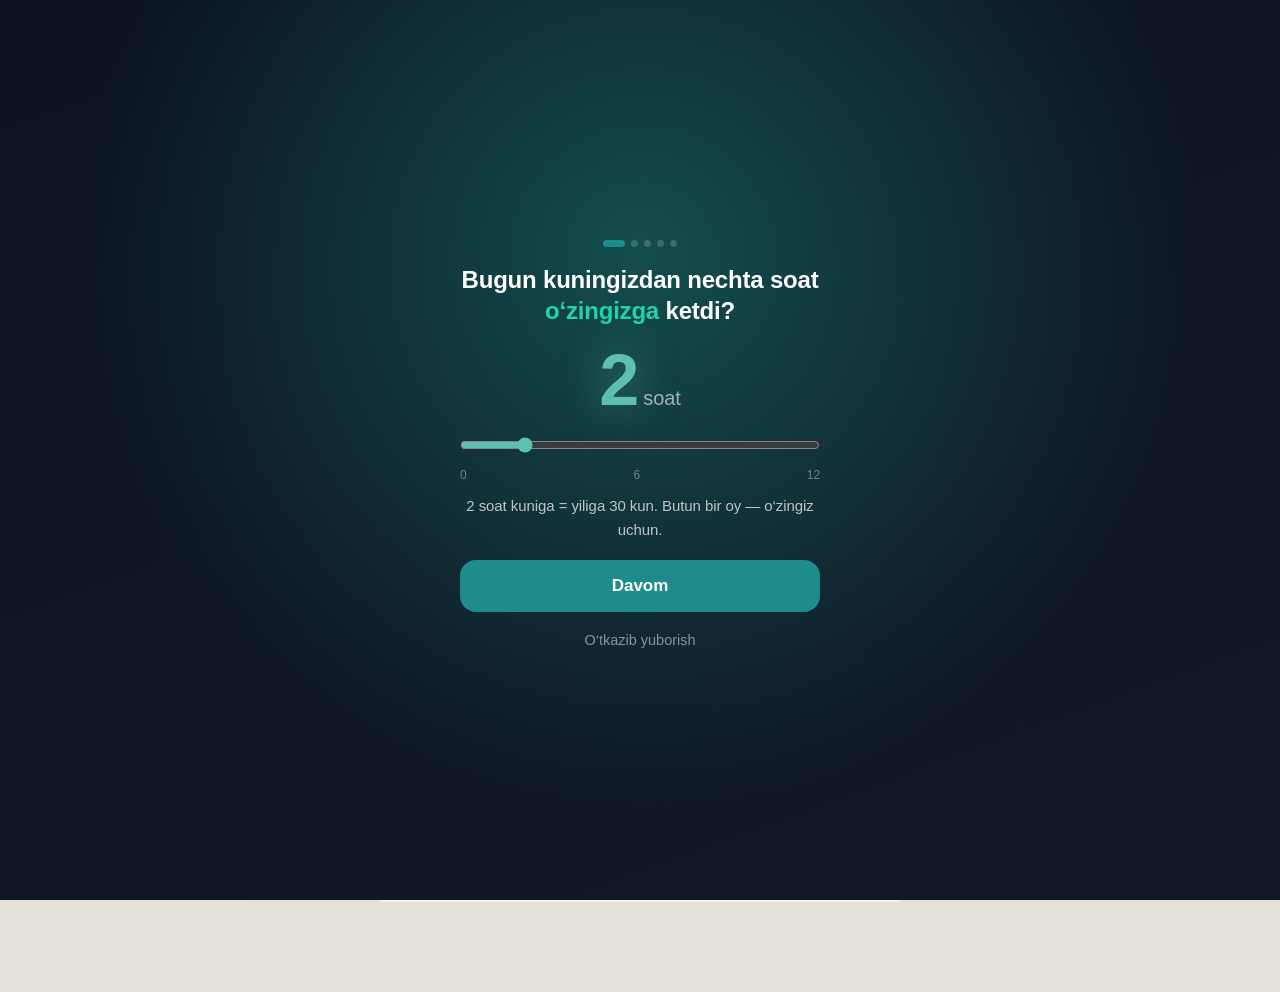
==== index.html @ 689101e6 "Add files via upload" ====
<!DOCTYPE html>
<html lang="uz">
<head>
<meta charset="UTF-8">
<meta http-equiv="Content-Security-Policy" content="default-src 'self'; script-src 'self' 'unsafe-inline' https://cdn.jsdelivr.net; style-src 'self' 'unsafe-inline' https://fonts.googleapis.com; font-src 'self' https://fonts.gstatic.com; img-src 'self' data: blob: https:; media-src 'self' data: blob:; connect-src 'self' https://kqtonpusgorwfqktbeto.supabase.co wss://kqtonpusgorwfqktbeto.supabase.co https://api.open-meteo.com https://nominatim.openstreetmap.org https://ipapi.co https://cdn.jsdelivr.net; frame-src 'none'; object-src 'none'; base-uri 'self'; form-action 'none'">
<link rel="preconnect" href="https://fonts.googleapis.com">
<link rel="preconnect" href="https://fonts.gstatic.com" crossorigin>
<link rel="stylesheet" href="https://fonts.googleapis.com/css2?family=Onest:wght@400;500;600;700;800&family=Manrope:wght@400;600;800&display=swap" media="print" onload="this.media='all'">
<meta name="viewport" content="width=device-width,initial-scale=1">
<title>Intizom</title>
<link rel="apple-touch-icon" href="apple-touch-icon.png">
<link rel="apple-touch-icon" sizes="180x180" href="apple-touch-icon.png">
<link rel="manifest" href="manifest.webmanifest">
<link rel="icon" type="image/png" sizes="192x192" href="icon-192.png">
<link rel="icon" type="image/png" sizes="32x32" href="favicon-32.png">
<meta name="theme-color" content="#1E8C8C">
<meta name="mobile-web-app-capable" content="yes">
<meta name="apple-mobile-web-app-capable" content="yes">
<meta name="apple-mobile-web-app-status-bar-style" content="black-translucent">
<meta name="apple-mobile-web-app-title" content="Intizom">
<link rel="stylesheet" href="styles.css">
<script src="data.js"></script>
<style>
/* ==================================================================
   YORDAMCHI KLASSLAR — 14.09.2026
   Bir xil inline style 2000+ joyda takrorlanardi; eng ko'p uchraydigan
   42 tasi klassga chiqarildi (566 joy). Selektor uch marta yozilgan —
   styles.css dagi murakkab selektorlar (masalan .card .sec-title)
   inline style kabi ustun bo'lishi uchun. JS inline o'zgarishlari
   (el.style.x=...) baribir ustun.
   ================================================================== */
.u-f1.u-f1.u-f1{flex:1}
.u-f1m.u-f1m.u-f1m{flex:1;min-width:0}
.u-t14.u-t14.u-t14{font-size:14px;color:var(--t2)}
.u-t135.u-t135.u-t135{font-size:13.5px;color:var(--t2)}
.u-t13.u-t13.u-t13{font-size:13px;color:var(--t2)}
.u-t125.u-t125.u-t125{font-size:12.5px;color:var(--t2)}
.u-t12.u-t12.u-t12{font-size:12px;color:var(--t2)}
.u-t15.u-t15.u-t15{font-size:15px;color:var(--t2)}
.u-b15.u-b15.u-b15{font-size:15px;font-weight:700}
.u-b15t.u-b15t.u-b15t{font-size:15px;font-weight:700;color:var(--text)}
.u-h18w.u-h18w.u-h18w{font-size:18px;font-weight:800;color:#fff}
.u-w60.u-w60.u-w60{font-size:13.5px;color:rgba(255,255,255,.6)}
.u-w75.u-w75.u-w75{font-size:14px;color:rgba(255,255,255,.75)}
.u-t2.u-t2.u-t2{color:var(--t2)}
.u-tx.u-tx.u-tx{color:var(--text)}
.u-c.u-c.u-c{text-align:center}
.u-r.u-r.u-r{text-align:right}
.u-mb0.u-mb0.u-mb0{margin-bottom:0}
.u-mb10.u-mb10.u-mb10{margin-bottom:10px}
.u-mb12.u-mb12.u-mb12{margin-bottom:12px}
.u-mb14.u-mb14.u-mb14{margin-bottom:14px}
.u-p16.u-p16.u-p16{padding:16px}
.u-fg8.u-fg8.u-fg8{display:flex;gap:8px}
.u-row-sb.u-row-sb.u-row-sb{display:flex;justify-content:space-between;align-items:center;margin-top:8px}
.u-g2.u-g2.u-g2{display:grid;grid-template-columns:1fr 1fr;gap:10px}
.u-sheet.u-sheet.u-sheet{padding:0;border-radius:28px 28px 0 0;overflow:hidden}
.u-sheet-body.u-sheet-body.u-sheet-body{padding:20px;overflow-y:auto;max-height:82vh}
.u-emoji-btn.u-emoji-btn.u-emoji-btn{width:46px;height:46px;border-radius:12px;border:1.5px solid var(--bd);background:var(--bg);font-size:22px;cursor:pointer}
.u-close-w.u-close-w.u-close-w{background:rgba(255,255,255,.2);border:none;color:#fff;width:32px;height:32px;border-radius:50%;font-size:16px;cursor:pointer}
.u-chip.u-chip.u-chip{padding:6px 14px;border-radius:20px;border:1.5px solid var(--bd);background:var(--bg);color:var(--t2);font-size:14px;cursor:pointer}
.u-chip-nw.u-chip-nw.u-chip-nw{padding:7px 16px;border-radius:20px;border:1px solid var(--bd);background:var(--bg);color:var(--t2);font-size:14px;cursor:pointer;white-space:nowrap}
.u-btn-g-sm.u-btn-g-sm.u-btn-g-sm{padding:6px 10px;border-radius:10px;border:1.5px solid var(--g);background:var(--g);color:#fff;font-size:14px;cursor:pointer}
.u-tab.u-tab.u-tab{padding:8px 12px;border-radius:12px;border:1.5px solid transparent;background:var(--bg);font-size:15px;font-weight:700;cursor:pointer;color:var(--text)}
.u-stat.u-stat.u-stat{text-align:center;background:var(--bg);border-radius:var(--r-sm);padding:12px 6px}
.u-ic24.u-ic24.u-ic24{display:flex;align-items:center;justify-content:center;height:24px}
.u-fs28.u-fs28.u-fs28{font-size:28px}
.u-fs24.u-fs24.u-fs24{font-size:24px}
.u-fs22l.u-fs22l.u-fs22l{font-size:22px;line-height:1}
.u-t125m3.u-t125m3.u-t125m3{font-size:12.5px;color:var(--t2);margin-top:3px}
.u-t115m2.u-t115m2.u-t115m2{font-size:11.5px;color:var(--t2);margin-top:2px}
.u-bgw30.u-bgw30.u-bgw30{background:rgba(255,255,255,.3)}
.u-py14.u-py14.u-py14{padding:14px 0}

/* 15.09.2026: tuzilma — bitta katta raqam, chapdan ikonka yorlig'i, soatlik ustunlar */
.hero-katta{font-size:42px;font-weight:900;color:var(--g);line-height:1;letter-spacing:-1.5px;margin:4px 0 2px}
/* 22.09.2026: kun o'lchovi sarlavhada */
.kun-satr{display:flex;flex-wrap:wrap;align-items:baseline;gap:4px 12px;
  margin-top:9px;font-size:13.5px;color:var(--t2);cursor:pointer}
.kun-satr .ks-katta{font-size:21px;font-weight:900;color:var(--g);letter-spacing:-.5px}
.kun-satr .ks-katta span{font-size:14px;font-weight:700;color:var(--t2)}
.kun-satr .hs{cursor:pointer}
.kun-satr .hs span{color:var(--text);font-weight:800}
.kun-satr .hs:active{opacity:.6}
.kun-satr .ks-zanjir b{color:var(--brass);font-weight:800}

.av-halqa{width:72px;height:72px;border-radius:22px;padding:8px;
  background:conic-gradient(var(--g) calc(var(--kun,0)*360deg), var(--bd) 0);
  display:flex;align-items:center;justify-content:center}
.dark .av-halqa{background:conic-gradient(var(--g) calc(var(--kun,0)*360deg), var(--bd) 0)}

.hero-faqat-keyingi{padding:0;border:none;background:transparent;margin-bottom:0}
.hero-faqat-keyingi:has(#b-keyingi[style*="display:none"]){display:none}
.hero-faqat-keyingi .hero-keyingi{margin-top:12px;flex:0 0 100%}

/* ==================================================================
   22.09.2026: KENG EKRAN — ILOVA TELEFON KENGLIGIDA QOLADI

   Ilova telefon uchun chizilgan. Kompyuterda yoki planshetda
   ochilganda kartalar butun ekranga cho'zilib, kataklar ulkan
   bo'lib ketardi va hamma narsa palapartish ko'rinardi.
   Endi ilova markazda, telefon kengligida turadi — kompyuterda
   ham xuddi telefondagidek ko'rinadi.
   ================================================================== */
@media (min-width:600px){
  body{background:var(--bd)}
  .page{max-width:520px;margin:0 auto;background:var(--bg);min-height:100vh}
  .bottom-nav{width:100%;max-width:520px;left:50%;right:auto;transform:translateX(-50%);
    border-left:1px solid var(--bd);border-right:1px solid var(--bd)}
  .fab{right:calc(50% - 260px + 18px)}
  #global-mic-btn{left:calc(50% - 260px + 16px) !important}
  .modal{max-width:520px;margin:0 auto;border-radius:var(--r-lg)}
  .moverlay{align-items:center}
  .notif{max-width:520px;left:50%;right:auto;transform:translateX(-50%) translateY(-100%)}
  .notif.show{transform:translateX(-50%) translateY(0)}
  /* Keng ekranda ham to'rt ustun — oltita qilinsa kataklar cho'ziladi */
  .hgrid{grid-template-columns:repeat(4,1fr)}
}

/* ==================================================================
   22.09.2026: BOSH EKRANNI YENGILLASHTIRISH

   Shikoyat: Androidda "Bugun" kataklari butun ekranni egallaydi va
   ilovaga kirgan odam murakkab deb o'ylaydi. Haq gap — kataklar
   46 piksellik belgi va keng bo'shliq bilan chizilardi.

   Ikki ish qilindi. Kataklar ixchamlashdi (belgi 38px, bo'shliq
   kamaydi, telefonda bir qatorga to'rttasi emas, beshtasi sig'adi).
   Va yuqoridagi reja/odat/namoz raqamlari bosiladigan bo'ldi —
   pastdagi katakni izlash shart emas.
   ================================================================== */
.hero-izoh .hs{display:inline-block;padding:2px 0;margin-right:12px;cursor:pointer}
.hero-izoh .hs:active{opacity:.6}
.hero-izoh .hs span{color:var(--text);font-weight:800}

.hgrid{gap:8px}
.htile{padding:9px 4px 8px}
.hticon{width:38px;height:38px;border-radius:12px}
.hticon svg{width:20px;height:20px}
.htile[style*="--p"] .hticon::before{inset:-3px;border-radius:15px}
.htlbl{margin-top:6px;line-height:1.2}
.htsub{margin-top:2px;min-height:0;font-size:10px;font-weight:600}
.htile.bajarildi .hticon::after{width:15px;height:15px;font-size:10px}

/* Telefonda to'rtta ustun — beshta qilinsa nom ikki qatorga
   tushib, katak balandlashib ketadi. */
@media (max-width:480px){
  .htlbl{font-size:clamp(10px,3vw,12px)}
}
@media (max-width:340px){
  .hgrid{grid-template-columns:repeat(3,1fr)}
}

/* 22.09.2026: shrift tanlov tugmalari */
.shrift-tanlov{display:flex;align-items:center;gap:12px;width:100%;
  padding:14px 16px;margin-bottom:9px;border-radius:14px;
  border:1.5px solid var(--bd);background:var(--bg);color:var(--text);
  font-family:inherit;text-align:left;cursor:pointer}
.shrift-tanlov.tanlandi{border-color:var(--g);background:rgba(30,140,140,.08)}
.shrift-tanlov.tanlandi::after{content:"\2713";margin-left:auto;color:var(--g);font-weight:800;font-size:16px}

/* 21.09.2026: bo'sh qatorlar joy egallamasin.
   Bu to'rtta joy faqat kerak bo'lganda to'ladi — bo'sh turganda
   ham marginlari bilan yuz piksel joy yeb turardi. */
#ochilish-strip:empty, #hafta-yakun-strip:empty,
#oila-taklif-strip:empty, #kun-gapi:empty, #b-niyat:empty{
  display:none !important; margin:0 !important; padding:0 !important;
}

/* 21.09.2026: ixcham kun qatori */
.hero-ixcham{padding:12px 14px;gap:13px;margin-bottom:10px}
.hero-ixcham .hero-halqa{width:54px;height:54px;font-size:15px}
.hero-ixcham .hero-halqa::before{inset:6px}
.hero-ixcham .hero-katta{font-size:27px;margin:0 0 2px;display:flex;align-items:baseline;gap:6px}
.hero-ixcham .hero-katta span{font-size:15px}
.hero-ixcham .hero-bugun{font-size:13px;font-weight:700;color:var(--t2);letter-spacing:0;margin-left:2px}
.hero-ixcham .hero-izoh{font-size:12.5px;margin-bottom:2px}
.hero-ixcham .hero-streak{font-size:12.5px;margin-top:0}
.hero-katta span{font-size:20px;font-weight:700;color:var(--t2);letter-spacing:0;margin-left:2px}
.hero-izoh{font-size:13.5px;color:var(--t2);margin-bottom:4px}
.card-ikon.card-ikon{position:relative;padding-left:64px}
.card-ikon .cikon{position:absolute;left:-8px;top:14px;width:46px;height:46px;border-radius:14px;background:var(--navy,#0D1B2A);color:#fff;display:flex;align-items:center;justify-content:center;font-size:21px;box-shadow:0 6px 14px rgba(13,27,42,.22)}
.soatlik{display:flex;align-items:flex-end;gap:2px;height:64px;margin:10px 0 4px}
.soatlik i{flex:1;display:block;background:var(--bd);border-radius:3px 3px 0 0;min-height:3px;position:relative}
.soatlik i.reja{background:var(--navy,#0D1B2A);opacity:.35}
.soatlik i.done{background:var(--g);opacity:1}
.soatlik i.hozir:after{content:'';position:absolute;left:50%;bottom:-8px;width:5px;height:5px;margin-left:-2.5px;border-radius:50%;background:var(--g)}
.soatlik-x{display:flex;justify-content:space-between;font-size:11px;color:var(--t2);margin-top:8px}

/* 16.09.2026: "hikoya" bosh ekran — katta plitkalar, keyingi ish, bayram */
.hgrid .htile.katta.katta{grid-column:span 2}
.htile .htbar{height:5px;background:var(--bd);border-radius:4px;margin-top:8px;overflow:hidden}
.htile .htbar i{display:block;height:100%;width:calc(var(--p,0)*100%);background:var(--g);border-radius:4px;transition:width .5s}
.htile.bajarildi .htbar i{background:var(--g)}
.hero-keyingi{display:flex;align-items:center;gap:8px;margin-top:10px;padding:9px 12px;border-radius:14px;background:rgba(30,140,140,.10);border:1px solid rgba(30,140,140,.22);font-size:13.5px;color:var(--text)}
.hero-keyingi b{color:var(--g)}
.hero-keyingi .hk-tugma{margin-left:auto;padding:6px 12px;border:none;border-radius:999px;background:var(--g);color:#fff;font-size:12.5px;font-weight:700;font-family:inherit;cursor:pointer;white-space:nowrap}
.hero-keyingi.kech{background:rgba(13,27,42,.06);border-color:rgba(13,27,42,.14)}
.hero-keyingi.kech .hk-tugma{background:var(--navy,#0D1B2A)}
@keyframes bayramPuls{0%{transform:scale(1)}40%{transform:scale(1.18)}100%{transform:scale(1)}}
.hero-streak.bayram{animation:bayramPuls .9s ease 3;color:#B8860B;font-weight:800}

.niyat{display:flex;align-items:center;gap:9px;margin:0 0 12px;padding:10px 14px;border-radius:14px;background:rgba(13,27,42,.05);border:1px solid rgba(13,27,42,.10);cursor:pointer}
.niyat .niyat-b{font-size:17px;flex-shrink:0}
.niyat .niyat-m{flex:1;font-size:14.5px;font-style:italic;color:var(--navy,#0D1B2A);line-height:1.4}
.niyat.bosh .niyat-m{font-style:normal;color:var(--t2)}
.niyat .niyat-x{width:24px;height:24px;border-radius:50%;background:var(--bg);color:var(--t2);display:flex;align-items:center;justify-content:center;font-size:14px;flex-shrink:0}

.rj-nz{padding:7px 10px;border-radius:10px;border:2px solid var(--bd);background:var(--bg);color:var(--t2);font-size:13px;font-weight:700;cursor:pointer;font-family:inherit}
.rj-nz.on{border-color:var(--g);background:rgba(30,140,140,.1);color:var(--g)}
#qaytish-ovl{position:fixed;inset:0;z-index:99998;background:linear-gradient(180deg,#0D1B2A,#1a2a3e);color:#fff;display:flex;flex-direction:column;align-items:center;justify-content:center;padding:28px 22px;text-align:center;overflow:auto}
#qaytish-ovl .q-k{width:100%;max-width:420px}
#qaytish-ovl .q-od{display:flex;align-items:center;gap:12px;width:100%;padding:13px 14px;margin-top:9px;border:1.5px solid rgba(255,255,255,.14);border-radius:16px;background:rgba(255,255,255,.06);color:#fff;font-size:15px;font-weight:700;text-align:left;cursor:pointer;font-family:inherit}
#qaytish-ovl .q-od:active{background:rgba(30,140,140,.35)}

/* 16.09.2026: telefon — bosh ekran ixcham */
.hero.hero{flex-wrap:wrap;row-gap:0}
.hero .hero-keyingi{flex:0 0 100%;margin-top:12px}
.hero-keyingi .hk-matn{flex:1;min-width:0;line-height:1.35}
.niyat.niyat{padding:9px 12px;margin-bottom:10px}
.niyat .niyat-m{font-size:13.5px;line-height:1.35;display:-webkit-box;-webkit-line-clamp:2;-webkit-box-orient:vertical;overflow:hidden}
@media (max-width:480px){
  .hero-katta{font-size:36px}
  .niyat .niyat-m span{display:none}
}

.ai-kun{background:var(--card);border:1px solid var(--bd);border-left:3px solid #875DE5;border-radius:var(--r-md,16px);padding:12px 14px;margin-bottom:12px;cursor:pointer}
.ai-kun .ak-sar{display:flex;align-items:center;gap:8px;font-size:13px;font-weight:800;color:var(--t2);margin-bottom:6px}
.ai-kun .ak-m{font-size:14.5px;line-height:1.55;color:var(--text)}
.ai-kun .ak-x{margin-left:auto;width:24px;height:24px;border:none;border-radius:50%;background:var(--bg);color:var(--t2);cursor:pointer}
.ai-kun.kutish .ak-m{color:var(--t2);font-style:italic}
</style>
</head>
<body>

<!-- NOTIF -->
<div class="notif" id="notif">
  <div id="notif-title" style="font-size:17px;font-weight:700"></div>
  <div id="notif-body" style="font-size:15px;opacity:.8;margin-top:5px"></div>
  <div style="width:40px;height:4px;background:rgba(255,255,255,.3);border-radius:2px;margin:12px auto 0"></div>
</div>

<!-- BOTTOM NAV -->
<div id="page-oila" class="page">
  <div class="topbar"><div class="topbar-inner"><h2>👨‍👩‍👧 Oila</h2></div></div>
  <div class="u-p16"><div id="oila-body" data-tab="azo"></div></div>
</div>

<div class="moverlay" id="oila-mem-modal"><div class="modal"><div class="mhandle"></div>
  <div class="mtitle" id="om-title">Yangi a'zo</div>
  <div class="igroup"><label class="ilabel">Ism</label><input id="om-name" class="inp" placeholder="Masalan: Ali"></div>
  <div class="igroup"><label class="ilabel">Rol (ixtiyoriy)</label><input id="om-role" class="inp" placeholder="Masalan: O'g'il, Ota, Ona"></div>
  <div class="igroup"><label class="ilabel">Belgi</label><div style="display:flex;flex-wrap:wrap;gap:8px">
    <button type="button" class="om-emo u-emoji-btn" data-e="👨" onclick="pickOmEmoji('👨')">👨</button>
    <button type="button" class="om-emo u-emoji-btn" data-e="👩" onclick="pickOmEmoji('👩')">👩</button>
    <button type="button" class="om-emo u-emoji-btn" data-e="👦" onclick="pickOmEmoji('👦')">👦</button>
    <button type="button" class="om-emo u-emoji-btn" data-e="👧" onclick="pickOmEmoji('👧')">👧</button>
    <button type="button" class="om-emo u-emoji-btn" data-e="👴" onclick="pickOmEmoji('👴')">👴</button>
    <button type="button" class="om-emo u-emoji-btn" data-e="👵" onclick="pickOmEmoji('👵')">👵</button>
    <button type="button" class="om-emo u-emoji-btn" data-e="🧑" onclick="pickOmEmoji('🧑')">🧑</button>
    <button type="button" class="om-emo u-emoji-btn" data-e="👶" onclick="pickOmEmoji('👶')">👶</button>
  </div></div>
  <div class="mactions"><button class="btn btn-out" onclick="closeM('oila-mem-modal')">Bekor</button><button class="btn btn-g" onclick="saveOilaMember()">Saqlash</button></div>
</div></div>

<div class="moverlay" id="oila-chal-modal"><div class="modal"><div class="mhandle"></div>
  <div class="mtitle">Yangi challenge</div>
  <div class="igroup"><label class="ilabel">Nomi</label><input id="oc-name" class="inp" placeholder="Masalan: Kuniga 10 sahifa Qur'on"></div>
  <div class="igroup"><label class="ilabel">Belgi</label><div style="display:flex;flex-wrap:wrap;gap:8px">
    <button type="button" class="oc-emo u-emoji-btn" data-e="🎯" onclick="pickOcEmoji('🎯')">🎯</button>
    <button type="button" class="oc-emo u-emoji-btn" data-e="📖" onclick="pickOcEmoji('📖')">📖</button>
    <button type="button" class="oc-emo u-emoji-btn" data-e="🤲" onclick="pickOcEmoji('🤲')">🤲</button>
    <button type="button" class="oc-emo u-emoji-btn" data-e="💪" onclick="pickOcEmoji('💪')">💪</button>
    <button type="button" class="oc-emo u-emoji-btn" data-e="🏃" onclick="pickOcEmoji('🏃')">🏃</button>
    <button type="button" class="oc-emo u-emoji-btn" data-e="💧" onclick="pickOcEmoji('💧')">💧</button>
    <button type="button" class="oc-emo u-emoji-btn" data-e="🌙" onclick="pickOcEmoji('🌙')">🌙</button>
    <button type="button" class="oc-emo u-emoji-btn" data-e="⭐" onclick="pickOcEmoji('⭐')">⭐</button>
  </div></div>
  <div class="mactions"><button class="btn btn-out" onclick="closeM('oila-chal-modal')">Bekor</button><button class="btn btn-g" onclick="saveOilaChal()">Saqlash</button></div>
</div></div>

<div class="moverlay" id="oila-task-modal"><div class="modal"><div class="mhandle"></div>
  <div class="mtitle">Yangi vazifa</div>
  <div class="igroup"><label class="ilabel">Kimga</label><select id="ot-member" class="sel"></select></div>
  <div class="igroup"><label class="ilabel">Vazifa</label><input id="ot-title" class="inp" placeholder="Masalan: Xonani yig'ishtirish"></div>
  <div class="igroup"><label class="ilabel">Mukofot (ball)</label><input id="ot-reward" class="inp" type="number" value="10" inputmode="numeric"></div>
  <!-- 14.09.2026: kunlik topshiriq — har kuni qayta belgilanadi -->
  <div class="igroup"><label style="display:flex;align-items:center;gap:10px;cursor:pointer;font-size:15px;color:var(--text)"><input id="ot-kunlik" type="checkbox" style="width:20px;height:20px"> &#128257; Har kuni takrorlansin</label>
    <div class="u-t135" style="margin-top:4px;margin-left:30px">Kunlik topshiriq har kuni yangidan belgilanadi: idish yuvish, xonani yig&#39;ishtirish, dars qilish...</div></div>
  <div class="mactions"><button class="btn btn-out" onclick="closeM('oila-task-modal')">Bekor</button><button class="btn btn-g" onclick="saveOilaTask()">Saqlash</button></div>
</div></div>

<div class="moverlay" id="oila-event-modal"><div class="modal"><div class="mhandle"></div>
  <div class="mtitle">Yangi sana</div>
  <div class="igroup"><label class="ilabel">Nomi</label><input id="oe-title" class="inp" placeholder="Masalan: Aning tug'ilgan kuni"></div>
  <div class="igroup"><label class="ilabel">Sana</label><input id="oe-date" class="inp" type="date"></div>
  <div class="igroup"><label style="display:flex;align-items:center;gap:10px;cursor:pointer;font-size:15px;color:var(--text)"><input id="oe-yearly" type="checkbox" checked style="width:20px;height:20px">Har yili takrorlansin (tug'ilgan kun)</label></div>
  <div class="mactions"><button class="btn btn-out" onclick="closeM('oila-event-modal')">Bekor</button><button class="btn btn-g" onclick="saveOilaEvent()">Saqlash</button></div>
</div></div>

<div class="moverlay" id="jurnal-modal"><div class="modal"><div class="mhandle"></div>
  <div class="mtitle">&#128214; Yangi yozuv</div>
  <input type="hidden" id="jurnal-type" value="kundalik">
  <input type="hidden" id="jurnal-kayfiyat" value="great">
  <div class="igroup"><label class="ilabel">Turi</label>
    <div style="display:flex;flex-wrap:wrap;gap:8px">
      <button class="u-tab" type="button" id="jt-kundalik" onclick="pickJurType('kundalik')">&#128212; Kundalik</button>
      <button class="u-tab" type="button" id="jt-goya" onclick="pickJurType('goya')">&#128161; G&#39;oya</button>
      <button class="u-tab" type="button" id="jt-ilm" onclick="pickJurType('ilm')">&#128218; Ilm</button>
      <button class="u-tab" type="button" id="jt-kulgili" onclick="pickJurType('kulgili')">&#128512; Kulgili</button>
      <button class="u-tab" type="button" id="jt-shukr" onclick="pickJurType('shukr')">&#129309; Shukr</button>
      <button class="u-tab" type="button" id="jt-maqsad" onclick="pickJurType('maqsad')">&#127919; Maqsad</button>
    </div>
  </div>
  <div class="igroup"><label class="ilabel">Matn</label>
    <textarea id="jurnal-text" class="inp" rows="5" placeholder="Bugun nima o'rgandingiz, qanday g'oya keldi, nimaga shukr qilasiz..."></textarea>
  </div>
  <div class="igroup"><label class="ilabel">Kayfiyat (ixtiyoriy)</label>
    <div class="u-fg8">
      <button type="button" id="km-great" onclick="setKayfiyat('great')" style="width:46px;height:46px;border-radius:12px;border:1.5px solid transparent;background:var(--bg);font-size:22px;cursor:pointer">&#129395;</button>
      <button type="button" id="km-happy" onclick="setKayfiyat('happy')" style="width:46px;height:46px;border-radius:12px;border:1.5px solid transparent;background:var(--bg);font-size:22px;cursor:pointer">&#128522;</button>
      <button type="button" id="km-neutral" onclick="setKayfiyat('neutral')" style="width:46px;height:46px;border-radius:12px;border:1.5px solid transparent;background:var(--bg);font-size:22px;cursor:pointer">&#128528;</button>
      <button type="button" id="km-sad" onclick="setKayfiyat('sad')" style="width:46px;height:46px;border-radius:12px;border:1.5px solid transparent;background:var(--bg);font-size:22px;cursor:pointer">&#128532;</button>
      <button type="button" id="km-angry" onclick="setKayfiyat('angry')" style="width:46px;height:46px;border-radius:12px;border:1.5px solid transparent;background:var(--bg);font-size:22px;cursor:pointer">&#128548;</button>
    </div>
  </div>
  <div class="igroup"><label class="ilabel">Rasm (ixtiyoriy)</label>
    <input type="file" id="jurnal-rasm" accept="image/*" class="inp">
  </div>
  <div class="mactions"><button class="btn btn-out" onclick="closeM('jurnal-modal')">Bekor</button><button class="btn btn-g" onclick="addJurnal()">Saqlash</button></div>
</div></div>


<nav class="bottom-nav">
  <button class="nav-item active" id="nav-bosh" onclick="gotoPage('bosh',this)">
    <span class="nav-ico u-ic24"><svg viewBox="0 0 24 24" width="24" height="24" fill="none" stroke="currentColor" stroke-width="2" stroke-linecap="round" stroke-linejoin="round"><path d="M3 11l9-8 9 8"/><path d="M5 10v10h14V10"/></svg></span>
    <span>Bosh</span>
  </button>
  <button class="nav-item" id="nav-odat" onclick="gotoPage('odat',this)">
    <span class="nav-ico u-ic24"><svg viewBox="0 0 24 24" width="24" height="24" fill="none" stroke="currentColor" stroke-width="2" stroke-linecap="round" stroke-linejoin="round"><path d="M13 2 4 14h6l-1 8 9-12h-6l1-8z"/></svg></span>
    <span>Odat</span>
  </button>
  <button class="nav-item" id="nav-reja" onclick="gotoPage('reja',this)">
    <span class="nav-ico u-ic24"><svg viewBox="0 0 24 24" width="24" height="24" fill="none" stroke="currentColor" stroke-width="2" stroke-linecap="round" stroke-linejoin="round"><rect x="6" y="4" width="12" height="17" rx="2"/><path d="M9 4V3h6v1"/><path d="M9 13l2 2 4-4"/></svg></span>
    <span>Reja</span>
  </button>
  <button class="nav-item" id="nav-moliya" onclick="gotoPage('moliya',this)">
    <span class="nav-ico u-ic24"><svg viewBox="0 0 24 24" width="24" height="24" fill="none" stroke="currentColor" stroke-width="2" stroke-linecap="round" stroke-linejoin="round"><rect x="3" y="6" width="18" height="13" rx="2"/><path d="M3 10h18"/><circle cx="16" cy="14" r="1.2"/></svg></span>
    <span>Moliya</span>
  </button>
  <button class="nav-item" id="nav-din" onclick="gotoPage('din',this)">
    <span class="nav-ico u-ic24"><svg viewBox="0 0 24 24" width="24" height="24" fill="none" stroke="currentColor" stroke-width="2" stroke-linecap="round" stroke-linejoin="round"><path d="M16 4a8 8 0 100 16 6 6 0 010-16z"/></svg></span>
    <span>Din</span>
  </button>
  <button class="nav-item" id="nav-sport" onclick="gotoPage('sport',this)">
    <span class="nav-ico u-ic24"><svg viewBox="0 0 24 24" width="24" height="24" fill="none" stroke="currentColor" stroke-width="2" stroke-linecap="round" stroke-linejoin="round"><path d="M6 8v8M4 9.5v5M18 8v8M20 9.5v5M6 12h12"/></svg></span>
    <span>Sport</span>
  </button>

  <button class="nav-item" id="nav-ratsion" onclick="gotoPage('ratsion',this)">
    <span class="nav-ico u-ic24"><svg viewBox="0 0 24 24" width="24" height="24" fill="none" stroke="currentColor" stroke-width="2" stroke-linecap="round" stroke-linejoin="round"><path d="M11 20A7 7 0 014 13C4 8 9 4 15 4c1 0 3 .2 3 .2s.2 2 .2 3c0 6-4 11-7.4 12.8z"/><path d="M8 17c2-4 5-6 8-7"/></svg></span>
    <span>Ratsion</span>
  </button>
  <button class="nav-item" id="nav-sozlama" onclick="gotoPage('sozlama',this)">
    <span class="nav-ico u-ic24"><svg viewBox="0 0 24 24" width="24" height="24" fill="none" stroke="currentColor" stroke-width="2" stroke-linecap="round" stroke-linejoin="round"><circle cx="12" cy="12" r="3"/><path d="M12 2v3M12 19v3M4.2 4.2l2.1 2.1M17.7 17.7l2.1 2.1M2 12h3M19 12h3M4.2 19.8l2.1-2.1M17.7 6.3l2.1-2.1"/></svg></span>
    <span>Sozlama</span>
  </button>
</nav>

<!-- GLOBAL MIC BUTTON -->
<button id="global-mic-btn" onclick="toggleGlobalVoice()" style="position:fixed;left:16px;bottom:100px;width:48px;height:48px;border-radius:24px;background:linear-gradient(135deg,#875DE5,#E35199);color:#fff;border:none;font-size:20px;display:flex;align-items:center;justify-content:center;box-shadow:0 4px 18px rgba(139,92,246,.5);cursor:pointer;z-index:149;transition:all .3s">🎤</button>

<!-- VOICE COMMAND OVERLAY -->
<div id="voice-overlay" style="display:none;position:fixed;inset:0;background:rgba(0,0,0,.75);backdrop-filter:blur(8px);z-index:500;align-items:flex-end;justify-content:center">
  <div style="background:var(--card);border-radius:28px 28px 0 0;padding:32px 24px 48px;width:100%;text-align:center">
    <!-- Pulse animatsiya -->
    <div id="voice-pulse" style="width:90px;height:90px;border-radius:50%;background:linear-gradient(135deg,#875DE5,#E35199);display:flex;align-items:center;justify-content:center;margin:0 auto 20px;font-size:36px;box-shadow:0 0 0 0 rgba(139,92,246,.5);animation:none">🎤</div>
    <div style="font-size:18px;font-weight:800;color:var(--text);margin-bottom:8px" id="voice-title">Gapiring...</div>
    <div style="font-size:15px;color:var(--t2);margin-bottom:20px;line-height:1.6" id="voice-hint">
      "Namoz o'qidim" · "Squat qildim" · "Nonushta yedim"<br>"Kitob o'qidim" · "5000 so'm sarfladim"
    </div>
    <!-- Eshitilgan matn -->
    <div id="voice-heard" style="display:none;background:var(--bg);border-radius:14px;padding:12px 16px;margin-bottom:16px;font-size:15px;color:var(--text);font-weight:700;min-height:44px"></div>
    <!-- Natija -->
    <div id="voice-result" style="display:none;background:rgba(30,140,140,.1);border-radius:14px;padding:12px 16px;margin-bottom:20px;font-size:15px;color:#1E8C8C;font-weight:700;border:1.5px solid rgba(30,140,140,.3)"></div>
    <button onclick="stopGlobalVoice()" style="background:var(--bg);border:1.5px solid var(--bd);color:var(--t2);padding:12px 32px;border-radius:14px;font-size:15px;font-weight:700;cursor:pointer">✕ Yopish</button>
  </div>
</div>

<!-- CSS styles.css fayliga ko'chirildi -->

<!-- BOSH SAHIFA -->
<div id="page-bosh" class="page active">
  <div style="background:var(--bg);min-height:0;padding:50px 20px 18px;position:sticky;top:0;z-index:90;overflow:hidden">
    <div style="position:relative;z-index:1;display:flex;justify-content:space-between;align-items:flex-start;margin-bottom:20px">
      <div>
        <div id="b-salom" style="font-size:15px;color:var(--t2);margin-bottom:4px">Xayrli tong ☀️</div>
        <div id="b-ism" style="font-size:26px;font-weight:800;color:var(--text);letter-spacing:-.5px">Foydalanuvchi</div>
        <div id="b-sana" style="font-size:14px;color:var(--t2);opacity:.8;margin-top:4px"></div>

        <!-- 22.09.2026: "Bugun" kartasining ichi shu yerga bo'lib
             tarqatildi. Ilgari u ismning ostida alohida to'rtburchak
             bo'lib turardi va Androidda butun birinchi ekranni
             egallardi. Endi kun o'lchovi sarlavhaning o'zida. -->
        <div class="kun-satr" onclick="gotoPage('hisobot',null)" title="Bugun nima qildim">
          <span class="ks-katta"><b id="b-katta">0</b><span id="b-jami">/0</span></span>
          <span class="hs" onclick="event.stopPropagation();gotoPage('reja',null)"><span id="b-st1">0</span> reja</span>
          <span class="hs" onclick="event.stopPropagation();gotoPage('odat',null)"><span id="b-st2">0</span> odat</span>
          <span class="hs" onclick="event.stopPropagation();gotoPage('din',null)"><span id="b-st3">0</span> namoz</span>
          <span class="ks-zanjir">&#128293; <b id="b-st4">0</b> kun</span>
        </div>
      </div>
      <!-- 21.09.2026: Til va Chiqish Sozlamaga ko'chdi.
           Ular kuniga bir marta ham bosilmaydi, lekin ekranning
           eng qimmat joyini egallab turardi. Bayroq belgisi
           yashirin holda qoldi — til almashtirilganda yangilanadi. -->
      <span id="til-bosh-bayroq" style="display:none">&#127482;&#127487;</span>
      <div style="display:flex;align-items:flex-start;gap:12px">
        <div onclick="openM('profil-modal')" style="cursor:pointer;text-align:center">
          <!-- 22.09.2026: bugungi foiz avatar atrofidagi halqada.
               Raqamni o'qimasdan ham kun qanday ketayotgani ko'rinadi. -->
          <div class="av-halqa">
            <div id="b-avatar" style="width:56px;height:56px;border-radius:17px;background:linear-gradient(135deg,var(--g),var(--gd));display:flex;align-items:center;justify-content:center;font-size:24px;font-weight:800;color:#fff;overflow:hidden">
              <span id="b-av-l">F</span><img id="b-av-i" style="display:none;width:100%;height:100%;object-fit:cover">
            </div>
          </div>
          <div class="u-t125m3"><span id="b-foiz">0%</span></div>
        </div>
      </div>
    </div>
    <div id="ochilish-strip"></div>
    <div id="hafta-yakun-strip"></div>
    <div id="oila-taklif-strip"></div>
    <div id="kun-gapi"></div>
    <div id="b-niyat" class="niyat" style="display:none" onclick="niyatTahrir()"></div>
    <!-- 21.09.2026: kun o'lchovi ixcham qatorga aylandi.
         Ilgari bu katta to'rtburchak ekranning uchdan birini
         egallardi va ichida bitta raqam turardi. Endi u sarlavha
         ostidagi bir qator — pastdagi kataklar darrov ko'rinadi. -->
    <!-- Kartaning o'zi qoldirildi, lekin ichida faqat "keyingi ish"
         chizig'i bor. Keyingi ish bo'lmasa karta ham ko'rinmaydi. -->
    <div class="hero hero-faqat-keyingi">
      <div class="hero-keyingi" id="b-keyingi" style="display:none"></div>
    </div>
  </div>
  <div class="u-p16">
    <div id="ai-kunlik" style="display:none"></div>

    <div data-hw="obhavo" onclick="shaharTanla()" class="hstrip" style="cursor:pointer">
      <div id="ob-icon" style="font-size:26px;line-height:1">&#127780;&#65039;</div>
      <div class="u-f1m">
        <div style="display:flex;align-items:baseline;gap:6px">
          <span id="ob-temp" style="font-size:20px;font-weight:800;color:var(--text)">--&deg;</span>
          <span class="u-t14" id="ob-desc">Yuklanmoqda</span>
        </div>
        <div class="u-t135" id="ob-loc">Aniqlanmoqda...</div>
        <div style="font-size:12.5px;color:var(--t2);opacity:.6">shaharni o&#39;zgartirish uchun bosing</div>
      </div>
      <div style="text-align:right;font-size:13.5px;color:var(--t2);line-height:1.5">
        <div>&#128167; <span id="ob-hum">--</span>%</div>
        <div>&#128168; <span id="ob-spd">--</span> m/s</div>
      </div>
    </div>

    <div data-hw="motiv" onclick="nextMotiv()" class="hstrip" style="display:block">
      <div id="b-motiv" style="font-size:15px;color:var(--text);line-height:1.6;font-style:italic"></div>
      <div id="b-motiv-a" style="font-size:13.5px;color:var(--t2);margin-top:4px;text-align:right"></div>
    </div>

    <div class="hsec" data-hsec="bugun">Bugun</div>
    <div class="hgrid" data-hgrid="bugun">
      <div data-hw="odat" onclick="gotoPage('odat',document.getElementById('nav-odat'))" class="htile katta"><div class="hticon"><svg viewBox="0 0 24 24" width="24" height="24" fill="none" stroke="currentColor" stroke-width="2" stroke-linecap="round" stroke-linejoin="round"><path d="M12 3c1 3-1 4-2 6s0 4 2 4c1 0 1.8-1 1.8-2.8C16 11 17 13 17 16a5 5 0 11-10 0c0-3 2-5 3-7 1-2 1-4 2-6z"/></svg></div><div class="htlbl">Odat</div><div class="htsub" data-hs="odat"></div><div class="htbar"><i></i></div></div>
      <div data-hw="reja" onclick="gotoPage('reja',document.getElementById('nav-reja'))" class="htile katta"><div class="hticon"><svg viewBox="0 0 24 24" width="24" height="24" fill="none" stroke="currentColor" stroke-width="2" stroke-linecap="round" stroke-linejoin="round"><rect x="6" y="4" width="12" height="17" rx="2"/><path d="M9 4V3h6v1"/><path d="M9 13l2 2 4-4"/></svg></div><div class="htlbl">Reja</div><div class="htsub" data-hs="reja"></div><div class="htbar"><i></i></div></div>
      <div data-hw="namoz" onclick="gotoPage('din',document.getElementById('nav-din'))" class="htile"><div class="hticon"><svg viewBox="0 0 24 24" width="24" height="24" fill="none" stroke="currentColor" stroke-width="2" stroke-linecap="round" stroke-linejoin="round"><path d="M16 4a8 8 0 100 16 6 6 0 010-16z"/><path d="M18.5 4.5l.5 1.3 1.3.5-1.3.5-.5 1.3-.5-1.3L16.5 6.3l1.3-.5z" fill="currentColor" stroke="none"/></svg></div><div class="htlbl">Namoz</div><div class="htsub" data-hs="namoz"></div></div>
      <div data-hw="suv" onclick="openSuvModal()" class="htile"><div class="hticon"><svg viewBox="0 0 24 24" width="24" height="24" fill="none" stroke="currentColor" stroke-width="2" stroke-linecap="round" stroke-linejoin="round"><path d="M12 3c3 4 6 7 6 11a6 6 0 11-12 0c0-4 3-7 6-11z"/></svg></div><div class="htlbl">Suv</div><div class="htsub" data-hs="suv"></div></div>
      <div data-hw="kayfiyat" onclick="openMoodModal()" class="htile"><div class="hticon"><span class="u-fs22l" id="bosh-mood-icon">&#128522;</span></div><div class="htlbl">Kayfiyat</div><div class="htsub" data-hs="kayfiyat"></div></div>
      <div data-hw="dua" onclick="openM('dua-modal');renderDuaList('kundalik')" class="htile"><div class="hticon"><span class="u-fs22l">&#129330;</span></div><div class="htlbl">Dua</div><div class="htsub" data-hs="dua"></div></div>
    </div>
    <div class="hsec" data-hsec="kunlik">Kunlik ish</div>
    <div class="hgrid" data-hgrid="kunlik">
      <div data-hw="eslatma" onclick="openM('eslatma-modal');renderEslatmalar()" class="htile"><div class="hticon"><svg viewBox="0 0 24 24" width="24" height="24" fill="none" stroke="currentColor" stroke-width="2" stroke-linecap="round" stroke-linejoin="round"><rect x="5" y="4" width="14" height="16" rx="2"/><path d="M8.5 9h7M8.5 13h7M8.5 17h4"/></svg></div><div class="htlbl">Eslatma</div><div class="htsub" data-hs="eslatma"></div></div>
      <div data-hw="kundalik" onclick="gotoPage('jurnal',null)" class="htile"><div class="hticon"><span class="u-fs22l">&#128214;</span></div><div class="htlbl">Kundalik</div><div class="htsub" data-hs="kundalik"></div></div>
      <div data-hw="moliya" onclick="gotoPage('moliya',document.getElementById('nav-moliya'))" class="htile"><div class="hticon"><svg viewBox="0 0 24 24" width="24" height="24" fill="none" stroke="currentColor" stroke-width="2" stroke-linecap="round" stroke-linejoin="round"><rect x="3" y="6" width="18" height="13" rx="2"/><path d="M3 10h18"/><circle cx="16" cy="14" r="1.2"/></svg></div><div class="htlbl">Moliya</div><div class="htsub" data-hs="moliya"></div></div>
    </div>
    <div class="hsec" data-hsec="osish">O'sish</div>
    <div class="hgrid" data-hgrid="osish">
      <div data-hw="kitoblar" onclick="openM('kitob-modal');renderKitobList()" class="htile"><div class="hticon"><svg viewBox="0 0 24 24" width="24" height="24" fill="none" stroke="currentColor" stroke-width="2" stroke-linecap="round" stroke-linejoin="round"><path d="M5 4h11a2 2 0 012 2v14H7a2 2 0 01-2-2V4z"/><path d="M5 18a2 2 0 012-2h11"/></svg></div><div class="htlbl">Kitoblar</div><div class="htsub" data-hs="kitoblar"></div></div>
      <div data-hw="inglizcha" onclick="openM('til-modal');renderTilBugun()" class="htile"><div class="hticon"><svg viewBox="0 0 24 24" width="24" height="24" fill="none" stroke="currentColor" stroke-width="2" stroke-linecap="round" stroke-linejoin="round"><path d="M4 5h16v11H9l-4 4v-4H4z"/><path d="M8 9.5h8M8 12.5h5"/></svg></div><div class="htlbl">Inglizcha</div><div class="htsub" data-hs="inglizcha"></div></div>
      <div data-hw="aireja" onclick="openM('ai-reja-modal')" class="htile"><div class="hticon"><svg viewBox="0 0 24 24" width="24" height="24" fill="none" stroke="currentColor" stroke-width="2" stroke-linecap="round" stroke-linejoin="round"><rect x="5" y="8" width="14" height="11" rx="2"/><path d="M12 8V5"/><circle cx="12" cy="4" r="1.4"/><circle cx="9.3" cy="13" r="1.1" fill="currentColor" stroke="none"/><circle cx="14.7" cy="13" r="1.1" fill="currentColor" stroke="none"/><path d="M9.5 16h5"/></svg></div><div class="htlbl">AI Reja</div><div class="htsub" data-hs="aireja"></div></div>
      <div data-hw="missiya" onclick="openMissionModal()" class="htile"><div class="hticon"><svg viewBox="0 0 24 24" width="24" height="24" fill="none" stroke="currentColor" stroke-width="2" stroke-linecap="round" stroke-linejoin="round"><circle cx="12" cy="12" r="8"/><circle cx="12" cy="12" r="4"/><circle cx="12" cy="12" r="1" fill="currentColor" stroke="none"/></svg></div><div class="htlbl"><span id="mission-badge">Missiya</span></div><div class="htsub" data-hs="missiya"></div></div>
      <div data-hw="oila" onclick="gotoPage('oila',null)" class="htile"><div class="hticon"><span class="u-fs22l">&#128104;&#8205;&#128105;&#8205;&#128103;</span></div><div class="htlbl">Oila</div><div class="htsub" data-hs="oila"></div></div>
      <div data-hw="reyting" onclick="reytingOch()" class="htile"><div class="hticon"><svg viewBox="0 0 24 24" width="24" height="24" fill="none" stroke="currentColor" stroke-width="2" stroke-linecap="round" stroke-linejoin="round"><path d="M7 4h10v4a5 5 0 01-10 0V4z"/><path d="M7 6H4v1a3 3 0 003 3M17 6h3v1a3 3 0 01-3 3M10 18v-3M14 18v-3M8 21h8"/></svg></div><div class="htlbl">Reyting</div><div class="htsub" data-hs="reyting"></div></div>
    </div>
    <div class="hsec" data-hsec="vaqt">Mukofotlar</div>
    <div class="hgrid" data-hgrid="vaqt">
      <div data-hw="viktorina" onclick="openViktorina()" class="htile"><div class="hticon"><span class="u-fs22l">&#129504;</span></div><div class="htlbl">Viktorina</div><div class="htsub" data-hs="viktorina"></div></div>
      <div data-hw="mashq60" onclick="openMiniChallenge()" class="htile"><div class="hticon"><span class="u-fs22l">&#9889;</span></div><div class="htlbl">60 soniya</div><div class="htsub" data-hs="mashq60"></div></div>
      <div data-hw="spin" onclick="openSpinWheel()" class="htile"><div class="hticon"><span class="u-fs22l">&#127905;</span></div><div class="htlbl">Omad g'ildiragi</div><div class="htsub" data-hs="spin"></div></div>
      <div data-hw="avatar" onclick="openAvatar()" class="htile"><div class="hticon"><span class="u-fs22l">&#129489;</span></div><div class="htlbl">Avatarim</div><div class="htsub" data-hs="avatar"></div></div>
      <div data-hw="kunsir" onclick="openKunSir()" class="htile"><div class="hticon"><span class="u-fs22l">&#11088;</span></div><div class="htlbl">Kun siri</div><div class="htsub" data-hs="kunsir"></div></div>
    </div>

    <!-- 14.09.2026: yashirin bo'limlar borligini eslatuvchi qator -->
    <div id="hw-qoshish" onclick="openHomeConfig()" style="display:none;text-align:center;font-size:14px;color:var(--t2);padding:10px 0 4px;cursor:pointer">&#10133; Bo'lim qo'shish &middot; <span id="hw-qoshish-n"></span> ta yashirin</div>

    <div data-hw="bugunreja" class="card card-ikon">
      <div class="cikon">&#128203;</div>
      <div style="display:flex;justify-content:space-between;align-items:center;margin-bottom:12px">
        <div class="sec-title u-mb0">Bugungi reja</div>
        <button onclick="gotoPage('reja',document.getElementById('nav-reja'))" style="font-size:14px;color:var(--g);background:none;border:none;cursor:pointer;font-weight:700">Hammasi &rarr;</button>
      </div>
      <div id="b-reja-list"></div>
    </div>

    <div id="streak-freeze-card" onclick="useStreakFreeze()" style="display:none;background:linear-gradient(135deg,#1FA4BB,#1C7BAD);border-radius:16px;padding:14px 16px;margin-bottom:14px;cursor:pointer;align-items:center;gap:12px;box-shadow:var(--shadow)">
      <div style="font-size:32px">&#10052;&#65039;</div>
      <div class="u-f1">
        <div style="font-size:15px;font-weight:700;color:#fff">Streak Freeze mavjud!</div>
        <div style="font-size:13.5px;color:rgba(255,255,255,.75)">Streak&#39;ingizni himoya qiling &mdash; bosing</div>
      </div>
      <div id="sf-count" style="background:rgba(255,255,255,.2);color:#fff;border-radius:10px;padding:4px 10px;font-size:15px;font-weight:800">3</div>
    </div>

    <span id="avatar-level-lbl" style="display:none">Daraja: 1</span>
    <span id="vikt-ball-lbl" style="display:none"></span>
    <span id="kun-sir-preview" style="display:none"></span>

  </div>
</div>

<!-- ODAT -->
<div id="page-odat" class="page">
  <div class="topbar">
    <div class="topbar-inner"><h2>Odatlar</h2><span style="font-size:13px;opacity:.72">Ketma-ketlik &mdash; har kuni takrorlanadi</span></div>
    <div class="topbar-tabs">
      <button class="topbar-tab active" onclick="showOdatTab('kunlik',this)">Kunlik</button>
      <button class="topbar-tab" onclick="showOdatTab('stat',this)">Statistika</button>
    </div>
  </div>
  <div class="u-p16">
    <div style="background:linear-gradient(135deg,rgba(30,140,140,.22),rgba(30,140,140,.09));border:1px solid rgba(30,140,140,.22);border-radius:20px;padding:18px;margin-bottom:14px;box-shadow:var(--shadow-lg)">
      <div style="display:flex;justify-content:space-between;align-items:center;margin-bottom:12px">
        <div><div style="font-size:14px;color:var(--t2);margin-bottom:2px">Bugungi odatlar</div>
        <div id="odat-prog-t" style="font-size:22px;font-weight:800;color:var(--text)">0/0</div></div>
        <div class="u-fs28">🎯</div>
      </div>
      <div style="background:rgba(30,140,140,.14);border-radius:8px;height:8px">
        <div id="odat-prog-b" style="background:linear-gradient(90deg,var(--g),var(--g2));height:8px;border-radius:8px;width:0%;transition:width .5s"></div>
      </div>
    </div>
    <div id="odat-yengil"></div>
    <div id="odat-kecha"></div>
    <div id="odat-kunlik"><div id="odat-list"></div></div>
    <div id="odat-stat" style="display:none"><div class="card"><div class="sec-title">Haftalik natija</div><div id="odat-stat-list"></div></div></div>
  </div>
  <button class="fab" onclick="openM('odat-modal')">+</button>
</div>

<!-- REJA -->
<div id="page-reja" class="page">
  <div class="topbar">
    <div class="topbar-inner"><h2>📋 Kunlik Reja</h2><span style="font-size:13px;opacity:.72">Kechagi reja bugunga o&#39;tadi</span><span id="reja-sana" style="font-size:13.5px;opacity:.7"></span></div>
    <div class="topbar-tabs">
      <button class="topbar-tab active" onclick="showRejaTab('bugun',this)">Bugun</button>
      <button class="topbar-tab" onclick="showRejaTab('ertaga',this)">&#127769; Ertaga</button>
      <button class="topbar-tab" onclick="showRejaTab('hafta',this)">&#128197; Hafta</button>
      <button class="topbar-tab" onclick="showRejaTab('shablon',this)">Shablon</button>
      <button class="topbar-tab" onclick="showRejaTab('maqsad',this)">&#127919; Maqsadlar</button>
    </div>
  </div>
  <div class="u-p16">
    <div id="reja-bugun">
      <div style="background:linear-gradient(135deg,rgba(30,140,140,.22),rgba(30,140,140,.09));border:1px solid rgba(30,140,140,.22);border-radius:20px;padding:18px;margin-bottom:14px;box-shadow:var(--shadow-lg)">
        <div style="display:flex;justify-content:space-between;align-items:center;margin-bottom:10px">
          <div><div class="u-t14">Bugungi reja</div>
          <div id="reja-prog-t" style="font-size:22px;font-weight:800;color:var(--text)">0/0</div></div>
          <div id="reja-clock" style="font-size:26px;font-weight:800;color:var(--g)">00:00</div>
        </div>
        <div style="background:rgba(30,140,140,.14);border-radius:6px;height:6px">
          <div id="reja-prog-b" style="background:linear-gradient(90deg,var(--g),#249DDB);height:6px;border-radius:6px;width:0%;transition:width .5s"></div>
        </div>
      </div>
      <div class="card"><div class="sec-title">Vaqt jadvali</div><div id="reja-list"></div></div>
    </div>
    <!-- 14.09.2026: ERTANGI REJA — yotishdan oldin ertangi kunni tuzish -->
    <div id="reja-ertaga" style="display:none">
      <div style="background:linear-gradient(135deg,#1a1a3e,#2d2d6b);border-radius:20px;padding:16px 18px;margin-bottom:14px;color:#fff">
        <div class="u-w60">Ertangi reja</div>
        <div id="ertaga-sana" style="font-size:20px;font-weight:800;margin-top:2px"></div>
        <div style="font-size:13.5px;color:rgba(255,255,255,.75);margin-top:6px;line-height:1.5">Yotishdan oldin ertangi kunni tuzib qo&#39;ying &mdash; ertalab tayyor reja bilan uyg&#39;onasiz. Tuzmasangiz, bugungi reja o&#39;z-o&#39;zidan ertaga o&#39;tadi.</div>
      </div>
      <div class="card"><div class="sec-title">Ertaga qilinadigan ishlar</div><div id="ertaga-list"></div>
        <div style="display:flex;gap:8px;margin-top:14px">
          <button onclick="ertagaBugundanNusxa()" class="btn btn-out" style="flex:1">&#128203; Bugungidan nusxa</button>
          <button onclick="ertagaShablon()" class="btn btn-out" style="flex:1">&#128203; Shablon</button>
        </div>
      </div>
    </div>
    <!-- 15.09.2026: HAFTALIK REJA — Du–Yak jadval + haftalik maqsadlar -->
    <div id="reja-hafta" style="display:none">
      <div style="background:linear-gradient(135deg,rgba(30,140,140,.22),rgba(30,140,140,.09));border:1px solid rgba(30,140,140,.22);border-radius:20px;padding:16px 18px;margin-bottom:14px;box-shadow:var(--shadow-lg)">
        <div style="display:flex;justify-content:space-between;align-items:center;gap:8px">
          <button onclick="haftaSur(-1)" class="btn btn-out" style="padding:6px 12px;min-width:0">&#9664;</button>
          <div style="text-align:center;flex:1">
            <div class="u-t14" id="hafta-nom">Bu hafta</div>
            <div id="hafta-oraliq" style="font-size:17px;font-weight:800;color:var(--text)"></div>
          </div>
          <button onclick="haftaSur(1)" class="btn btn-out" style="padding:6px 12px;min-width:0">&#9654;</button>
        </div>
        <div style="display:flex;justify-content:space-between;align-items:center;margin-top:10px">
          <div class="u-t14">Bajarildi</div>
          <div id="hafta-prog-t" style="font-size:20px;font-weight:800;color:var(--text)">0/0</div>
        </div>
        <div style="background:rgba(30,140,140,.14);border-radius:6px;height:6px;margin-top:6px">
          <div id="hafta-prog-b" style="background:linear-gradient(90deg,var(--g),#249DDB);height:6px;border-radius:6px;width:0%;transition:width .5s"></div>
        </div>
      </div>
      <div class="card" style="margin-bottom:14px">
        <div style="display:flex;justify-content:space-between;align-items:center;margin-bottom:8px">
          <div class="sec-title" style="margin:0">&#127919; Haftalik maqsadlar</div>
          <button onclick="openHmModal()" class="btn btn-g" style="padding:6px 12px;font-size:13.5px">+ Maqsad</button>
        </div>
        <div class="u-t14" style="margin-bottom:10px">Masalan &laquo;haftada 3 marta sport&raquo; &mdash; ilova kunlarga taqsimlaydi, siz tasdiqlaysiz yoki boshqa kunga ko&#39;chirasiz.</div>
        <div id="hafta-maqsad-list"></div>
      </div>
      <div id="hafta-kunlar"></div>
    </div>
    <div id="reja-shablon" style="display:none">
      <div class="card"><div class="sec-title">Shablon</div><div id="shablon-list"></div>
      <button onclick="applyToday()" class="btn btn-g btn-block" style="margin-top:14px">📋 Bugunga qo&#39;llash</button></div>
    </div>
    <div id="reja-maqsad" style="display:none">
      <div style="background:linear-gradient(135deg,#1a1a3e,#2d2d6b);border-radius:20px;padding:18px;margin-bottom:14px">
        <div style="display:flex;justify-content:space-between;align-items:center;margin-bottom:10px">
          <div><div style="font-size:14px;color:rgba(255,255,255,.6)">Maqsadlarim</div>
          <div id="maq-prog-t" style="font-size:22px;font-weight:800;color:#fff">0/0</div></div>
          <div class="u-fs28">&#127919;</div>
        </div>
        <div style="background:rgba(255,255,255,.15);border-radius:6px;height:6px">
          <div id="maq-prog-b" style="background:linear-gradient(90deg,#DBBE24,#DB9725);height:6px;border-radius:6px;width:0%;transition:width .5s"></div>
        </div>
        <div style="display:flex;gap:8px;margin-top:10px;flex-wrap:wrap">
          <div style="background:rgba(255,255,255,.1);border-radius:8px;padding:4px 10px;font-size:13.5px;color:rgba(255,255,255,.7)">&#128173; <span id="maq-orzu-cnt">0</span> orzu</div>
          <div style="background:rgba(255,165,0,.2);border-radius:8px;padding:4px 10px;font-size:13.5px;color:#DBBE24">&#128293; <span id="maq-jarayon-cnt">0</span> jarayonda</div>
          <div style="background:rgba(30,140,140,.2);border-radius:8px;padding:4px 10px;font-size:13.5px;color:#1E8C8C">&#9989; <span id="maq-bajarildi-cnt">0</span> amalga oshdi</div>
        </div>
      </div>
      <div style="display:flex;gap:8px;margin-bottom:12px;flex-wrap:wrap">
        <button class="maq-f active" onclick="filterMaqsad('barchasi',this)" style="padding:6px 14px;border-radius:20px;border:1.5px solid var(--g);background:var(--g);color:#fff;font-size:14px;font-weight:700;cursor:pointer">Barchasi</button>
        <button class="maq-f u-chip" onclick="filterMaqsad('orzu',this)">&#128173; Orzu</button>
        <button class="maq-f u-chip" onclick="filterMaqsad('jarayon',this)">&#128293; Jarayonda</button>
        <button class="maq-f u-chip" onclick="filterMaqsad('bajarildi',this)">&#9989; Bajarildi</button>
      </div>
      <div class="u-g2" id="maq-grid"></div>
    </div>
  </div>
  <button class="fab" id="reja-fab" onclick="openRejaModal()">+</button>
</div>

<!-- TAYMER -->
<!-- MOLIYA -->
<div id="page-moliya" class="page">
  <div class="topbar">
    <div class="topbar-inner"><h2>💰 Moliya</h2></div>
    <div class="topbar-tabs">
      <button class="topbar-tab active" onclick="showMoliyaTab('panel',this)">Panel</button>
      <button class="topbar-tab" onclick="showMoliyaTab('stat',this)">Statistika</button>
    </div>
  </div>
  <div class="u-p16">
    <div style="display:flex;align-items:center;justify-content:space-between;margin-bottom:16px">
      <button onclick="changeOy(-1)" style="background:var(--card);border:1px solid var(--bd);border-radius:50%;width:34px;height:34px;cursor:pointer;font-size:18px;color:var(--t2)">&#8249;</button>
      <span id="mol-oy" style="font-size:17px;font-weight:700"></span>
      <button onclick="changeOy(1)" style="background:var(--card);border:1px solid var(--bd);border-radius:50%;width:34px;height:34px;cursor:pointer;font-size:18px;color:var(--t2)">&#8250;</button>
    </div>
    <div id="mol-panel">
      <div class="fcards">
        <div class="fcard" style="background:linear-gradient(135deg,rgba(30,140,140,.08),rgba(30,140,140,.03))">
          <div class="ficon" style="background:linear-gradient(135deg,#1E8C8C,#166B6B)"><svg width="20" height="20" viewBox="0 0 20 20" fill="none"><path d="M10 15V5M5 9l5-4 5 4" stroke="white" stroke-width="2" stroke-linecap="round"/></svg></div>
          <div class="u-t14">Daromad</div>
          <div id="mol-inc" style="font-size:20px;font-weight:800;color:var(--g)">0</div>
        </div>
        <div class="fcard" style="background:linear-gradient(135deg,rgba(244,63,94,.08),rgba(244,63,94,.03))">
          <div class="ficon" style="background:linear-gradient(135deg,#E35050,#DC2626)"><svg width="20" height="20" viewBox="0 0 20 20" fill="none"><path d="M10 5v10M5 11l5 4 5-4" stroke="white" stroke-width="2" stroke-linecap="round"/></svg></div>
          <div class="u-t14">Xarajat</div>
          <div id="mol-exp" style="font-size:20px;font-weight:800;color:var(--red)">0</div>
        </div>
        <div class="fcard" style="background:linear-gradient(135deg,rgba(59,130,246,.08),rgba(59,130,246,.03))">
          <div class="ficon" style="background:linear-gradient(135deg,#4F86E2,#3268DE)"><svg width="20" height="20" viewBox="0 0 20 20" fill="none"><rect x="2" y="5" width="16" height="12" rx="2" stroke="white" stroke-width="1.8"/><path d="M2 9h16" stroke="white" stroke-width="1.8"/><circle cx="6" cy="13" r="1.5" fill="white"/></svg></div>
          <div class="u-t14">Balans</div>
          <div id="mol-bal" style="font-size:20px;font-weight:800;color:var(--blu)">0</div>
        </div>
        <div class="fcard" style="background:linear-gradient(135deg,rgba(139,92,246,.08),rgba(139,92,246,.03))">
          <div class="ficon" style="background:linear-gradient(135deg,#875DE5,#7F46E1)"><svg width="20" height="20" viewBox="0 0 20 20" fill="none"><ellipse cx="10" cy="13" rx="6" ry="3.5" stroke="white" stroke-width="1.8"/><path d="M4 10c0-1.9 2.7-3.5 6-3.5s6 1.6 6 3.5" stroke="white" stroke-width="1.8" stroke-linecap="round"/><path d="M4 7c0-1.9 2.7-3.5 6-3.5s6 1.6 6 3.5" stroke="white" stroke-width="1.8" stroke-linecap="round"/></svg></div>
          <div class="u-t14">Jamg&#39;arma</div>
          <div id="mol-sav" style="font-size:20px;font-weight:800;color:var(--pur)">0</div>
          <div id="mol-sav-izoh" style="font-size:12px;color:var(--t2);margin-top:2px">jami yig&#39;ilgan</div>
        </div>
      </div>
      <div class="card"><div class="sec-title">Tranzaksiyalar</div><div id="mol-list"></div></div>
    </div>
    <div id="mol-stat" style="display:none"><div class="card"><div class="sec-title">Xarajatlar</div><div id="mol-stat-list"></div></div></div>
  </div>
  <button class="fab" onclick="openM('mol-modal')">+</button>
</div>

<!-- DIN -->
<div id="page-din" class="page">
  <div class="topbar">
    <div class="topbar-inner"><h2>☪️ Din</h2><span id="din-city-lbl" style="font-size:13.5px;opacity:.7">📍 ...</span></div>
    <div class="topbar-tabs">
      <button class="topbar-tab active" onclick="showDinTab('namoz',this)">Namoz</button>
      <button class="topbar-tab" onclick="showDinTab('quron',this)">Qur&#39;on</button>
      <button class="topbar-tab" onclick="showDinTab('hifz',this)">&#129504; Yodlash</button>
      <button class="topbar-tab" onclick="showDinTab('zikr',this)">&#9999;&#65039; Zikr</button>
      <button class="topbar-tab" onclick="showDinTab('asmo',this)">✨ 99 Ism</button>
    </div>
  </div>
  <div class="u-p16">
    <div id="din-namoz">
      <div style="background:linear-gradient(135deg,#1a1a3e,#2d2d6b);border-radius:20px;padding:18px;margin-bottom:14px;box-shadow:var(--shadow-lg)">
        <div style="display:flex;justify-content:space-between;align-items:center;margin-bottom:10px">
          <div style="font-size:14px;color:rgba(255,255,255,.6)">Bugungi namozlar</div>
          <div id="namoz-prog-t" style="font-size:16px;font-weight:700;color:#DBBE24">0/6</div>
        </div>
        <div style="background:rgba(255,255,255,.15);border-radius:6px;height:6px">
          <div id="namoz-prog-b" style="background:linear-gradient(90deg,#DBBE24,#DB9725);height:6px;border-radius:6px;width:0%;transition:width .5s"></div>
        </div>
      </div>
      <div class="card"><div id="namoz-list"></div></div>
      <div id="namoz-qazo"></div>
      <div id="namoz-oylik"></div>
    </div>
    <div id="din-quron" style="display:none">
      <div class="card">
        <div style="display:flex;justify-content:space-between;align-items:center;margin-bottom:12px">
          <div class="sec-title u-mb0">📖 30 Juz</div>
          <button onclick="resetQuron()" style="font-size:14px;color:var(--t2);background:none;border:none;cursor:pointer">Qayta boshlash</button>
        </div>
        <div id="quron-prog-t" style="font-size:15px;color:var(--t2);margin-bottom:8px">0/30 juz</div>
        <div style="background:var(--bd);border-radius:6px;height:8px;margin-bottom:16px">
          <div id="quron-prog-b" style="background:linear-gradient(90deg,#166B6B,#1E8C8C);height:8px;border-radius:6px;width:0%;transition:width .5s"></div>
        </div>
        <div id="quron-grid" style="display:grid;grid-template-columns:repeat(5,1fr);gap:8px"></div>
      </div>
      <div class="card"><div id="juz-detail"><div class="empty">Juz bosing</div></div></div>
    </div>
    <div id="din-hifz" style="display:none">
      <div class="card">
        <div style="display:flex;justify-content:space-between;align-items:center;margin-bottom:12px">
          <div class="sec-title u-mb0">&#129504; Yodlash</div>
          <button onclick="hifzQidirTozala()" id="hifz-qidir-btn" style="font-size:14px;color:var(--t2);background:none;border:none;cursor:pointer">Barchasi</button>
        </div>
        <div id="hifz-prog-t" style="font-size:15px;color:var(--t2);margin-bottom:8px">0 / 6236 oyat</div>
        <div style="background:var(--bd);border-radius:6px;height:8px;margin-bottom:14px">
          <div id="hifz-prog-b" style="background:linear-gradient(90deg,#166B6B,#1E8C8C);height:8px;border-radius:6px;width:0%;transition:width .5s"></div>
        </div>
        <div style="display:grid;grid-template-columns:repeat(3,1fr);gap:8px">
          <div style="background:var(--bg);border-radius:12px;padding:10px 6px;text-align:center">
            <div id="hifz-st-sura" style="font-size:18px;font-weight:800;color:var(--g)">0</div>
            <div style="font-size:12px;color:var(--t2);margin-top:2px">To'liq sura</div>
          </div>
          <div style="background:var(--bg);border-radius:12px;padding:10px 6px;text-align:center">
            <div id="hifz-st-juz" style="font-size:18px;font-weight:800;color:var(--text)">0</div>
            <div style="font-size:12px;color:var(--t2);margin-top:2px">Juzga teng</div>
          </div>
          <div style="background:var(--bg);border-radius:12px;padding:10px 6px;text-align:center">
            <div id="hifz-st-takror" style="font-size:18px;font-weight:800;color:#DB9725">0</div>
            <div style="font-size:12px;color:var(--t2);margin-top:2px">Bugun takror</div>
          </div>
        </div>
      </div>

      <div class="card" id="hifz-takror-card" style="display:none">
        <div class="sec-title">&#128260; Bugun takrorlash</div>
        <div style="font-size:14px;color:var(--t2);line-height:1.6;margin-bottom:12px">
          Yodlangan sura takrorlanmasa unutiladi. Takrorlagach belgilang &mdash;
          keyingi safar kechroq so'raladi.
        </div>
        <div id="hifz-takror-list"></div>
      </div>

      <div class="card">
        <input id="hifz-qidir" class="inp u-mb12" placeholder="Sura qidirish..." oninput="renderHifzRoyxat()">
        <div id="hifz-royxat"></div>
      </div>
    </div>
    <div id="din-zikr" style="display:none">
      <!-- Zikr header -->
      <div style="background:linear-gradient(135deg,#1a1a3e,#2d2d6b);border-radius:20px;padding:16px;margin-bottom:14px">
        <div style="display:flex;justify-content:space-between;align-items:center;margin-bottom:8px">
          <div style="font-size:15px;color:rgba(255,255,255,.7)">Bugungi zikr</div>
          <div style="font-size:20px;font-weight:800;color:#DBBE24"><span id="zikr-total-disp">0</span></div>
        </div>
        <div style="background:rgba(255,255,255,.15);border-radius:6px;height:6px;margin-bottom:6px">
          <div id="zikr-prog-bar" style="background:linear-gradient(90deg,#DBBE24,#DB9725);height:6px;border-radius:6px;width:0%;transition:width .5s"></div>
        </div>
        <div id="zikr-maqsad-txt" style="font-size:13.5px;color:rgba(255,255,255,.5)">Maqsad: 100 | Qoldi: 100</div>
      </div>
      <div id="zikr-list-container"></div>
    </div>
    <div id="din-asmo" style="display:none">
      <!-- Asmaul Husna header -->
      <div style="background:linear-gradient(135deg,#1a0533,#2d1060);border-radius:20px;padding:18px;margin-bottom:14px;box-shadow:var(--shadow-lg)">
        <div style="display:flex;justify-content:space-between;align-items:center;margin-bottom:6px">
          <div>
            <div style="font-size:15px;color:rgba(255,255,255,.6);margin-bottom:2px">Allohning go&#39;zal ismlari</div>
            <div style="font-size:22px;font-weight:800;color:#fff">Asmaul Husna</div>
          </div>
          <div class="u-c">
            <div id="asmo-learned-count" style="font-size:28px;font-weight:900;color:#DBBE24">0</div>
            <div style="font-size:12.5px;color:rgba(255,255,255,.5)">/ 99 yodlandi</div>
          </div>
        </div>
        <div style="background:rgba(255,255,255,.15);border-radius:6px;height:6px;margin-top:10px">
          <div id="asmo-prog-bar" style="background:linear-gradient(90deg,#DBBE24,#DB9725);height:6px;border-radius:6px;width:0%;transition:width .6s"></div>
        </div>
        <!-- Qidiruv -->
        <input id="asmo-search" oninput="filterAsmo(this.value)" placeholder="&#128269; Ism qidirish..." style="width:100%;margin-top:12px;padding:10px 14px;border-radius:12px;border:none;background:rgba(255,255,255,.12);color:#fff;font-size:15px;outline:none" />
      </div>
      <!-- Kategoriya filtri -->
      <div style="display:flex;gap:8px;overflow-x:auto;padding-bottom:4px;margin-bottom:14px;scrollbar-width:none">
        <button onclick="filterAsmoKat('barchasi',this)" class="asmo-kat-btn" style="background:var(--g);color:#fff;border:none;padding:7px 16px;border-radius:20px;font-size:14px;font-weight:700;cursor:pointer;white-space:nowrap">Barchasi</button>
        <button onclick="filterAsmoKat('sifat',this)" class="asmo-kat-btn" style="background:var(--bg);color:var(--t2);border:1px solid var(--bd);padding:7px 16px;border-radius:20px;font-size:14px;cursor:pointer;white-space:nowrap">Sifat</button>
        <button onclick="filterAsmoKat('rahmat',this)" class="asmo-kat-btn" style="background:var(--bg);color:var(--t2);border:1px solid var(--bd);padding:7px 16px;border-radius:20px;font-size:14px;cursor:pointer;white-space:nowrap">Rahmat</button>
        <button onclick="filterAsmoKat('qudrat',this)" class="asmo-kat-btn" style="background:var(--bg);color:var(--t2);border:1px solid var(--bd);padding:7px 16px;border-radius:20px;font-size:14px;cursor:pointer;white-space:nowrap">Qudrat</button>
        <button onclick="filterAsmoKat('hikmat',this)" class="asmo-kat-btn" style="background:var(--bg);color:var(--t2);border:1px solid var(--bd);padding:7px 16px;border-radius:20px;font-size:14px;cursor:pointer;white-space:nowrap">Hikmat</button>
      </div>
      <div id="asmo-list"></div>
    </div>
  </div>
</div>

<!-- SPORT -->
<div id="page-sport" class="page">
  <div class="topbar">
    <div class="topbar-inner"><h2>💪 Sport</h2></div>
    <div class="topbar-tabs">
      <button class="topbar-tab active" onclick="showSportTab('bugun',this)">Bugun</button>
      <button class="topbar-tab" onclick="showSportTab('challenge',this)">🔥 28 Kun</button>
      <button class="topbar-tab" onclick="showSportTab('tarix',this)">Tarix</button>
      <button class="topbar-tab" onclick="showSportTab('vazn',this)">Vazn</button>
      <button class="topbar-tab" onclick="showSportTab('uyqu',this)">&#127769; Uyqu</button>
    </div>
  </div>
  <div class="u-p16">
    <div id="sport-bugun">
      <div style="background:linear-gradient(135deg,#E37951,#DE7831);border-radius:20px;padding:18px;margin-bottom:14px;box-shadow:var(--shadow-lg)">
        <div style="display:flex;justify-content:space-between">
          <div><div style="font-size:14px;color:rgba(255,255,255,.7)">Kaloriya</div><div id="sp-kal-disp" style="font-size:36px;font-weight:800;color:#fff">0</div><div class="u-w60">kcal</div></div>
          <div class="u-r"><div style="font-size:14px;color:rgba(255,255,255,.7)">Mashqlar</div><div id="sp-cnt" style="font-size:36px;font-weight:800;color:#fff">0</div><div class="u-w60">ta</div></div>
        </div>
      </div>
      <div class="card u-mb10">
        <div class="sec-title">&#127916; Bugungi tavsiya</div>
        <div id="kun-mashq-card"><div class="empty">Yuklanmoqda...</div></div>
      </div>
      <div class="card"><div class="sec-title">Bugungi mashqlar</div><div id="sport-list"></div></div>
    </div>
    <div id="sport-tarix" style="display:none"><div id="sport-xulosa"></div><div class="card"><div class="sec-title">Tarix</div><div id="sport-hist"></div></div></div>
    <div id="sport-challenge" style="display:none"><div id="challenge-content"></div></div>
    <div id="sport-uyqu" style="display:none">
      <!-- Uyqu statistika header -->
      <div style="background:linear-gradient(135deg,#1a1a3e,#2d2d6b);border-radius:20px;padding:18px;margin-bottom:14px">
        <div style="display:grid;grid-template-columns:1fr 1fr 1fr;gap:10px;text-align:center">
          <div>
            <div class="u-w60">O'rtacha</div>
            <div id="uyqu-avg" style="font-size:20px;font-weight:800;color:#fff">—</div>
            <div style="font-size:12.5px;color:rgba(255,255,255,.5)">soat</div>
          </div>
          <div>
            <div class="u-w60">Bugun</div>
            <div id="uyqu-bugun" style="font-size:20px;font-weight:800;color:#DBBE24">—</div>
            <div style="font-size:12.5px;color:rgba(255,255,255,.5)">soat</div>
          </div>
          <div>
            <div class="u-w60">Streak</div>
            <div id="uyqu-streak" style="font-size:20px;font-weight:800;color:#1E8C8C">—</div>
            <div style="font-size:12.5px;color:rgba(255,255,255,.5)">kun</div>
          </div>
        </div>
      </div>
      <!-- Maslahat -->
      <div class="card u-mb12">
        <div id="uyqu-maslahat-card" style="display:flex;align-items:center;gap:10px">
          <div class="u-fs24">&#127769;</div>
          <div style="font-size:14px;color:var(--text);line-height:1.5" id="uyqu-maslahat-txt">Yuklanmoqda...</div>
        </div>
      </div>
      <!-- Uyqu ro'yxati -->
      <div class="card">
        <div style="display:flex;align-items:center;justify-content:space-between;margin-bottom:12px">
          <div class="sec-title u-mb0">Uyqu tarixi</div>
          <button onclick="openM('uyqu-modal')" class="btn btn-g" style="padding:8px 16px;font-size:15px">+ Kiriting</button>
        </div>
        <div id="uyqu-list"></div>
      </div>
    </div>
    <div id="sport-vazn" style="display:none">
      <div id="vazn-bmi-card" style="display:none;background:linear-gradient(135deg,#1a1a3e,#2d2d6b);border-radius:20px;padding:18px;margin-bottom:14px;box-shadow:var(--shadow-lg)">
        <div style="display:grid;grid-template-columns:1fr 1fr 1fr;gap:10px;text-align:center">
          <div>
            <div class="u-w60">Hozirgi vazn</div>
            <div id="vz-cur-disp" style="font-size:24px;font-weight:800;color:#fff">— kg</div>
          </div>
          <div>
            <div class="u-w60">BMI</div>
            <div id="vz-bmi-disp" style="font-size:24px;font-weight:800;color:#DBBE24">—</div>
            <div id="vz-bmi-disp-txt" style="font-size:12.5px;color:rgba(255,255,255,.6)"></div>
          </div>
          <div>
            <div class="u-w60">Maqsad</div>
            <div id="vz-maq-disp" style="font-size:24px;font-weight:800;color:#1E8C8C">— kg</div>
          </div>
        </div>
        <div id="vz-progress-wrap" style="display:none;margin-top:14px">
          <div style="display:flex;justify-content:space-between;font-size:13.5px;color:rgba(255,255,255,.6);margin-bottom:6px">
            <span>Boshlang&#39;ich</span><span id="vz-prog-pct">0%</span><span>Maqsad</span>
          </div>
          <div style="background:rgba(255,255,255,.15);border-radius:6px;height:8px">
            <div id="vz-prog-bar" style="background:linear-gradient(90deg,#1E8C8C,#249DDB);height:8px;border-radius:6px;width:0%;transition:width .5s"></div>
          </div>
          <div id="vz-qoldi" style="font-size:14px;color:rgba(255,255,255,.7);margin-top:8px;text-align:center"></div>
        </div>
      </div>
      <div class="card">
        <div style="display:flex;justify-content:space-between;align-items:center;margin-bottom:14px">
          <div class="sec-title u-mb0">Vazn kuzatuvi</div>
          <button class="btn btn-g" style="padding:8px 16px;font-size:15px" onclick="openM('vazn-modal')">+ Kiriting</button>
        </div>
        <div id="vazn-list"></div>
      </div>
    </div>
  </div>
  <button class="fab" onclick="openM('sport-modal')">+</button>
</div>

<!-- UYQU -->

<div id="page-hisobot" class="page">
  <div class="topbar">
    <div class="topbar-inner">
      <button onclick="showPage('sozlama',document.getElementById('nav-sozlama'))" style="background:rgba(255,255,255,0.15);border:none;color:var(--text);width:32px;height:32px;border-radius:50%;cursor:pointer;font-size:16px">&#8592;</button>
      <h2>&#128202; Hisobot</h2><div style="width:32px"></div>
    </div>
    <div class="topbar-tabs">
      <button class="topbar-tab active" onclick="showHisobotTab('kun',this)">Bugun</button>
      <button class="topbar-tab" onclick="showHisobotTab('hafta',this)">Haftalik</button>
      <button class="topbar-tab" onclick="showHisobotTab('oy',this)">Oylik</button>
    </div>
  </div>
  <div class="u-p16" id="hisobot-content"><div class="empty">Yuklanmoqda...</div></div>
</div>

<!-- JURNAL -->
<div id="page-jurnal" class="page">
  <div class="topbar">
    <div class="topbar-inner">
      <button onclick="showPage('sozlama',document.getElementById('nav-sozlama'))" style="background:rgba(255,255,255,0.15);border:none;color:var(--text);width:32px;height:32px;border-radius:50%;cursor:pointer;font-size:16px">&#8592;</button>
      <h2>&#128214; Kundalik</h2>
      <div style="display:flex;gap:6px;align-items:center">

        <button onclick="openJurnalNew()" style="background:var(--g);border:none;color:var(--text);padding:6px 14px;border-radius:20px;cursor:pointer;font-size:15px;font-weight:700">+ Yoz</button>
      </div>
    </div>
  </div>
  <div class="u-p16"><div id="jurnal-list"><div class="empty">&#128247;<br><br>Hali jurnal yo&#39;q</div></div></div>
</div>

<div id="page-ratsion" class="page">
  <div class="topbar">
    <div style="display:flex;justify-content:space-between;align-items:center">
      <div>
        <div style="font-size:20px;font-weight:800;color:var(--text)">&#129382; Chiroyli Qomat</div>
        <div style="font-size:14px;color:var(--t2);margin-top:2px">30 kunlik dastur</div>
      </div>
      <button onclick="openKaloriyaScaner()" style="background:var(--bg);border:1.5px solid rgba(255,255,255,.3);color:var(--text);padding:8px 14px;border-radius:14px;font-size:15px;font-weight:700;cursor:pointer;display:flex;align-items:center;gap:6px;backdrop-filter:blur(8px)">
        📷 Skaner
      </button>
    </div>
  </div>
  <div class="page-content">
    <!-- Sozlamalar -->
    <div id="ratsion-sozlama" style="display:none">
      <div class="card u-mb12">
        <div class="sec-title">Dasturni sozlash</div>
        <div class="igroup"><label class="ilabel">Jins</label>
          <div class="u-fg8">
            <button id="r-erkak-btn" onclick="setRatsionJins('erkak')" style="flex:1;padding:10px;border-radius:12px;border:1.5px solid var(--g);background:var(--g);color:#fff;font-size:15px;font-weight:700;cursor:pointer">&#128104; Erkak</button>
            <button id="r-ayol-btn" onclick="setRatsionJins('ayol')" style="flex:1;padding:10px;border-radius:12px;border:1.5px solid var(--bd);background:var(--bg);color:var(--t2);font-size:15px;cursor:pointer">&#128105; Ayol</button>
          </div>
        </div>
        <div class="igroup"><label class="ilabel">Maqsad</label>
          <div style="display:grid;grid-template-columns:1fr 1fr;gap:8px">
            <button id="r-yoqot-btn" onclick="setRatsionMaqsad('yoqotish')" style="padding:10px;border-radius:12px;border:1.5px solid var(--g);background:var(--g);color:#fff;font-size:14px;font-weight:700;cursor:pointer">&#128293; Vazn yo\'qotish</button>
            <button id="r-massa-btn" onclick="setRatsionMaqsad('massa')" style="padding:10px;border-radius:12px;border:1.5px solid var(--bd);background:var(--bg);color:var(--t2);font-size:14px;cursor:pointer">&#128170; Massa olish</button>
            <button id="r-sogom-btn" onclick="setRatsionMaqsad('sogom')" style="padding:10px;border-radius:12px;border:1.5px solid var(--bd);background:var(--bg);color:var(--t2);font-size:14px;cursor:pointer">&#127823; Sog\'lom turmush</button>
            <button id="r-relief-btn" onclick="setRatsionMaqsad('relief')" style="padding:10px;border-radius:12px;border:1.5px solid var(--bd);background:var(--bg);color:var(--t2);font-size:14px;cursor:pointer">&#128293; Relief (Qomat)</button>
          </div>
        </div>
        <button onclick="startRatsionDastur()" class="btn btn-g btn-block" style="margin-top:8px">&#127775; Dasturni boshlash</button>
      </div>
    </div>
    <!-- Asosiy kontent -->
    <div id="ratsion-main"></div>
  </div>
</div>

<!-- KALORIYA SKANER MODAL -->
<div class="moverlay" id="kaloriya-modal">
  <div class="modal" style="padding:0;border-radius:28px 28px 0 0;overflow:hidden;max-height:92vh">

    <!-- Header -->
    <div style="background:linear-gradient(135deg,#116C55,#166B6B);padding:20px 20px 16px">
      <div style="display:flex;justify-content:space-between;align-items:center">
        <div>
          <div class="u-h18w">📷 Kaloriya Skaneri</div>
          <div style="font-size:14px;color:rgba(255,255,255,.7);margin-top:2px">AI ovqatni tahlil qiladi</div>
        </div>
        <button onclick="closeKaloriyaScaner()" style="background:rgba(255,255,255,.15);border:none;color:#fff;width:32px;height:32px;border-radius:50%;font-size:18px;cursor:pointer">✕</button>
      </div>
    </div>

    <div style="padding:20px;overflow-y:auto;max-height:calc(92vh - 80px)">

      <!-- Rasm yuklash zone -->
      <div id="kal-upload-zone" style="border:2.5px dashed var(--bd);border-radius:20px;padding:32px 20px;text-align:center;margin-bottom:16px;cursor:pointer;transition:all .3s;background:var(--bg)" onclick="document.getElementById('kal-file-inp').click()">
        <div style="font-size:52px;margin-bottom:10px">🍽️</div>
        <div style="font-size:15px;font-weight:700;color:var(--text);margin-bottom:4px">Ovqat rasmini yuklang</div>
        <div class="u-t14">Bosing yoki kamera oching</div>
        <input type="file" id="kal-file-inp" accept="image/*" capture="environment" style="display:none" onchange="onKalFileSelect(this)">
      </div>

      <!-- Preview rasm -->
      <div id="kal-preview-wrap" style="display:none;margin-bottom:16px;position:relative">
        <img id="kal-preview-img" style="width:100%;border-radius:16px;max-height:220px;object-fit:cover;display:block">
        <button onclick="resetKalScaner()" style="position:absolute;top:10px;right:10px;background:rgba(0,0,0,.5);border:none;color:#fff;width:30px;height:30px;border-radius:50%;font-size:16px;cursor:pointer">✕</button>
      </div>

      <!-- Yoki matn kiriting -->
      <div style="display:flex;align-items:center;gap:10px;margin-bottom:14px">
        <div style="flex:1;height:1px;background:var(--bd)"></div>
        <div class="u-t14">yoki ovqat nomini yozing</div>
        <div style="flex:1;height:1px;background:var(--bd)"></div>
      </div>
      <div style="display:flex;gap:8px;margin-bottom:16px">
        <input id="kal-text-inp" class="inp" placeholder="Masalan: 2 ta tuxum omlet, sabzi salat..." style="flex:1;font-size:15px">
        <button onclick="openKalMicro()" id="kal-mic-btn" style="width:46px;height:46px;border-radius:12px;background:var(--bg);border:1.5px solid var(--bd);font-size:20px;cursor:pointer;flex-shrink:0">🎤</button>
      </div>

      <!-- Tahlil tugmasi -->
      <button id="kal-scan-btn" onclick="runKaloriyaAnaliz()" style="width:100%;background:linear-gradient(135deg,#116C55,#166B6B);color:#fff;border:none;padding:15px;border-radius:16px;font-size:15px;font-weight:800;cursor:pointer;margin-bottom:14px;box-shadow:0 6px 20px rgba(15,110,86,.35)">
        🔍 Kaloriya hisoblash
      </button>

      <!-- Loading -->
      <div id="kal-loading" style="display:none;text-align:center;padding:20px">
        <div style="font-size:36px;margin-bottom:10px;animation:spin 1s linear infinite">⏳</div>
        <div class="u-t15">AI tahlil qilyapti...</div>
      </div>

      <!-- Natija -->
      <div id="kal-result" style="display:none">
        <!-- Asosiy kaloriya -->
        <div id="kal-result-main" style="background:linear-gradient(135deg,#116C55,#166B6B);border-radius:20px;padding:20px;margin-bottom:14px;text-align:center">
          <div style="font-size:15px;color:rgba(255,255,255,.7);margin-bottom:4px">Umumiy kaloriya</div>
          <div id="kal-total-kcal" style="font-size:48px;font-weight:900;color:#fff;line-height:1">0</div>
          <div style="font-size:15px;color:rgba(255,255,255,.7)">kcal</div>
        </div>

        <!-- Makronutrientlar -->
        <div style="display:grid;grid-template-columns:1fr 1fr 1fr;gap:10px;margin-bottom:14px">
          <div style="background:var(--card);border-radius:16px;padding:14px;text-align:center;box-shadow:var(--shadow);border:1.5px solid rgba(59,130,246,.2)">
            <div style="font-size:13.5px;color:var(--t2);margin-bottom:4px">Oqsil</div>
            <div id="kal-protein" style="font-size:22px;font-weight:800;color:#4F86E2">0g</div>
          </div>
          <div style="background:var(--card);border-radius:16px;padding:14px;text-align:center;box-shadow:var(--shadow);border:1.5px solid rgba(245,158,11,.2)">
            <div style="font-size:13.5px;color:var(--t2);margin-bottom:4px">Uglevod</div>
            <div id="kal-carb" style="font-size:22px;font-weight:800;color:#DB9725">0g</div>
          </div>
          <div style="background:var(--card);border-radius:16px;padding:14px;text-align:center;box-shadow:var(--shadow);border:1.5px solid rgba(239,68,68,.2)">
            <div style="font-size:13.5px;color:var(--t2);margin-bottom:4px">Yog'</div>
            <div id="kal-fat" style="font-size:22px;font-weight:800;color:#E35050">0g</div>
          </div>
        </div>

        <!-- Mahsulotlar ro'yxati -->
        <div id="kal-items-list" style="background:var(--card);border-radius:16px;padding:16px;margin-bottom:14px;box-shadow:var(--shadow)"></div>

        <!-- Maslahat -->
        <div id="kal-advice" style="background:rgba(30,140,140,.08);border-radius:16px;padding:14px;border:1.5px solid rgba(30,140,140,.2);margin-bottom:14px;font-size:15px;color:var(--text);line-height:1.6"></div>

        <!-- Tarixga qo'shish -->
        <button onclick="saveKalToHistory()" style="width:100%;background:var(--card);border:1.5px solid var(--g);color:var(--g);padding:13px;border-radius:14px;font-size:15px;font-weight:700;cursor:pointer">
          💾 Kunlik tarixga saqlash
        </button>
      </div>

      <!-- Kunlik kaloriya tarixi -->
      <div id="kal-history-wrap" style="margin-top:16px">
        <div style="font-size:15px;font-weight:700;color:var(--t2);margin-bottom:10px;letter-spacing:.5px">📊 BUGUNGI KALORIYALAR</div>
        <div id="kal-history-list"></div>
        <div id="kal-daily-total" style="background:var(--bg);border-radius:12px;padding:12px 16px;display:flex;justify-content:space-between;align-items:center;margin-top:8px">
          <span class="u-t15">Jami bugun</span>
          <span id="kal-daily-num" style="font-size:18px;font-weight:800;color:var(--g)">0 kcal</span>
        </div>
      </div>

    </div>
  </div>
</div>

<!-- CSS styles.css fayliga ko'chirildi -->

<!-- 17.09.2026: Sozlamadan 6 ta ortiqcha qator olib tashlandi:
     O'z-o'zini tekshirish (dasturchi uchun; konsolda intizomTest()),
     Odat va rejani yangilash + Qurilmalarni tenglashtirish (ikkalasi ham
     ro'yxatni qayta quradi va ma'lumotni chalkashtiradi — sinxron endi
     o'zi tuzaladi), Oylik/Haftalik hisobot va Uyqu kuzatuvi (Hisobot va
     Uyqu sahifalarida allaqachon bor edi — takroriy kirish nuqtalari). -->
<div id="page-sozlama" class="page">
  <div class="topbar"><div class="topbar-inner"><h2>⚙️ Sozlamalar</h2></div></div>
  <div class="u-p16">
    <div class="phdr">
      <div class="pavatar" id="s-avatar" onclick="openM('profil-modal')">
        <span id="s-av-l">F</span><img id="s-av-i" style="display:none;width:100%;height:100%;object-fit:cover">
      </div>
      <div style="font-size:20px;font-weight:700;position:relative;z-index:1" id="s-name">Foydalanuvchi</div>
      <div style="font-size:15px;opacity:.7;margin-top:4px;position:relative;z-index:1" id="s-job"></div>
      <div style="font-size:14px;opacity:.55;margin-top:3px;font-style:italic;position:relative;z-index:1" id="s-motto"></div>
    </div>
    <div class="card">
      <div class="sitem" onclick="openM('profil-modal')"><div class="sicon" style="background:rgba(30,140,140,.12)">👤</div><div class="u-f1"><div class="sec-title" style="margin-bottom:0;font-size:15px">Profil</div><div class="u-t14">Ism, kasb, rasm</div></div><span class="u-t2">›</span></div>
      <div class="sitem" onclick="openHomeConfig()"><div class="sicon" style="background:rgba(139,92,246,.12)">🏠</div><div class="u-f1"><div class="u-b15">Asosiy oynani sozlash</div><div class="u-t14">Qaysi bo'limlar ko'rinsin — tanlang</div></div><span class="u-t2">›</span></div>
      <div class="sitem" onclick="qollanmaOch()"><div class="sicon" style="background:rgba(59,130,246,.12)">📘</div><div class="u-f1"><div class="u-b15">Qo'llanma</div><div class="u-t14">Har bo'lim nima uchun kerak</div></div><span class="u-t2">›</span></div>
      
      <div class="sitem" onclick="versiyaKorsat()"><div class="sicon" style="background:rgba(148,163,184,.15)">ℹ️</div><div class="u-f1"><div class="u-b15">Versiya</div><div class="u-t13" id="s-versiya">Tekshirish uchun bosing</div></div><span class="u-t2">›</span></div>
      <div class="sitem" onclick="zaxiraOch()"><div class="sicon" style="background:rgba(30,140,140,.14)">🔄</div><div class="u-f1"><div class="u-b15">Ma'lumotni tiklash</div><div class="u-t13">Avvalgi holatga qaytarish</div></div><span class="u-t2">›</span></div>
      <div class="sitem" onclick="openM('maxfiy-modal')"><div class="sicon" style="background:rgba(148,163,184,.15)">🔒</div><div class="u-f1"><div class="u-b15">Maxfiylik siyosati</div><div class="u-t14">Ma'lumotingiz qanday saqlanadi</div></div><span class="u-t2">›</span></div>
      <div class="sitem" onclick="yordamOch()"><div class="sicon" style="background:rgba(245,158,11,.12)">💬</div><div class="u-f1"><div class="u-b15">Yordam va taklif</div><div class="u-t14">Xatolik, savol yoki taklif yuborish</div></div><span class="u-t2">›</span></div>
      <div class="card u-mb12">
        <div class="sec-title">&#127912; Rang va tema</div>
        <div class="u-mb12">
          <div style="font-size:14px;color:var(--t2);margin-bottom:8px">Asosiy rang</div>
          <div style="display:flex;gap:10px;flex-wrap:wrap">
            <button onclick="setTema('yashil')" id="t-yashil" style="width:38px;height:38px;border-radius:50%;background:linear-gradient(135deg,#1E8C8C,#166B6B);border:3px solid transparent;cursor:pointer;transition:all .2s" title="Yashil"></button>
            <button onclick="setTema('kuk')" id="t-kuk" style="width:38px;height:38px;border-radius:50%;background:linear-gradient(135deg,#4F86E2,#3268DE);border:3px solid transparent;cursor:pointer;transition:all .2s" title="Ko\'k"></button>
            <button onclick="setTema('binafsha')" id="t-binafsha" style="width:38px;height:38px;border-radius:50%;background:linear-gradient(135deg,#875DE5,#7F46E1);border:3px solid transparent;cursor:pointer;transition:all .2s" title="Binafsha"></button>
            <button onclick="setTema('sariq')" id="t-sariq" style="width:38px;height:38px;border-radius:50%;background:linear-gradient(135deg,#DB9725,#DE7831);border:3px solid transparent;cursor:pointer;transition:all .2s" title="To\'q sariq"></button>
            <button onclick="setTema('qizil')" id="t-qizil" style="width:38px;height:38px;border-radius:50%;background:linear-gradient(135deg,#E35050,#DC2626);border:3px solid transparent;cursor:pointer;transition:all .2s" title="Qizil"></button>
            <button onclick="setTema('pushti')" id="t-pushti" style="width:38px;height:38px;border-radius:50%;background:linear-gradient(135deg,#E35199,#DC2677);border:3px solid transparent;cursor:pointer;transition:all .2s" title="Pushti"></button>
          </div>
        </div>
        <div>
          <div style="font-size:14px;color:var(--t2);margin-bottom:8px">Rejim</div>
          <div class="u-fg8">
            <button onclick="setRejim('kunduz')" id="r-kunduz" style="flex:1;padding:10px;border-radius:12px;border:1.5px solid var(--bd);background:var(--bg);color:var(--text);font-size:15px;cursor:pointer">&#9728;&#65039; Kunduz</button>
            <button onclick="setRejim('tun')" id="r-tun" style="flex:1;padding:10px;border-radius:12px;border:1.5px solid var(--bd);background:var(--bg);color:var(--text);font-size:15px;cursor:pointer">&#127769; Tun</button>
            <button onclick="setRejim('avto')" id="r-avto" style="flex:1;padding:10px;border-radius:12px;border:1.5px solid var(--g);background:var(--g);color:#fff;font-size:15px;cursor:pointer">&#9881;&#65039; Avto</button>
          </div>
        </div>
      </div>
      <div class="sitem" onclick="toggleDark()"><div class="sicon" style="background:rgba(59,130,246,.12)">🌙</div><div class="u-f1"><div class="u-b15">Tungi rejim</div><div class="u-t14" id="dark-desc">Hozir: Kunduzgi</div></div><span class="u-t2">›</span></div>
      <div class="sitem" onclick="openM('tsett-modal')"><div class="sicon" style="background:rgba(249,115,22,.12)">⏱️</div><div class="u-f1"><div class="u-b15">Taymer</div><div class="u-t14">Pomodoro vaqti</div></div><span class="u-t2">›</span></div>
      
      
      
      <div class="sitem" onclick="toggleNamozEsl()">
        <div class="sicon" style="background:rgba(245,158,11,.12)">&#128276;</div>
        <div class="u-f1"><div class="u-b15">Namoz eslatmasi</div><div class="u-t14" id="namoz-esl-desc">5 daqiqa oldin signal</div></div>
        <span id="namoz-esl-toggle" style="font-size:15px;color:var(--g);font-weight:700">Yoqiq</span>
      </div>
      <div class="sitem" onclick="requestNotif()">
        <div class="sicon" style="background:rgba(16,185,129,.12)">📢</div>
        <div class="u-f1"><div class="u-b15">Bildirishnomalar</div><div class="u-t14">Ilova fonda bo'lganda signal berish</div></div>
        <span id="notif-toggle" style="font-size:15px;color:var(--g);font-weight:700">O'chiq</span>
      </div>
      <div class="sitem" onclick="openM('parol-modal')">
        <div class="sicon" style="background:rgba(239,68,68,.12)">&#128274;</div>
        <div class="u-f1"><div class="u-b15">Parol himoya</div><div class="u-t14" id="parol-desc">O&#39;rnatilmagan</div></div>
        <span class="u-t2">&#8250;</span>
      </div>
      <div class="sitem" onclick="guvohTanla()">
        <div class="sicon" style="background:rgba(219,151,37,.14)">&#128064;</div>
        <div class="u-f1"><div class="u-b15">Guvoh</div><div class="u-t14" id="guvoh-desc">2 kun hech narsa belgilamasangiz, guvohingizga Telegram xabar boradi</div></div>
        <span class="u-t2">&#8250;</span>
      </div>
      <div class="sitem" onclick="openTgEslatma()">
        <div class="sicon" style="background:rgba(34,158,217,.14)">&#128276;</div>
        <div class="u-f1"><div class="u-b15">Telegram eslatmalari</div><div class="u-t14" id="tgesl-desc">Ilova yopiq bo&#39;lganda ham xabar keladi</div></div>
        <span class="u-t2">&#8250;</span>
      </div>
      
      
      <div class="sitem" onclick="openJurQulf()">
        <div class="sicon" style="background:rgba(139,103,219,.12)">&#128211;</div>
        <div class="u-f1"><div class="u-b15">Kundalik qulfi</div><div class="u-t14" id="jurqulf-desc">O&#39;rnatilmagan &mdash; matn ochiq saqlanadi</div></div>
        <span class="u-t2">&#8250;</span>
      </div>
      <div class="sitem" onclick="shriftOyna()">
        <div class="sicon" style="background:rgba(139,103,219,.12)">&#128196;</div>
        <div class="u-f1"><div class="u-b15">Shrift o&#39;lchami</div><div class="u-t14" id="shrift-desc">O&#39;rtacha</div></div>
        <span class="u-t2">&#8250;</span>
      </div>
      <div class="sitem" onclick="tilOyna()" data-notr="1">
        <div class="sicon" style="background:rgba(30,140,140,.12)">&#127760;</div>
        <div class="u-f1"><div class="u-b15">Til</div><div class="u-t14" id="til-soz-desc">O&#39;zbekcha</div></div>
        <span class="u-t2">&#8250;</span>
      </div>
      <div class="sitem" onclick="lockApp()">
        <div class="sicon" style="background:rgba(99,102,241,.12)">&#128682;</div>
        <div class="u-f1"><div class="u-b15">Chiqish (qulflash)</div><div class="u-t14">Ilovani qulflab chiqish — qayta kirishda PIN so&#39;raydi</div></div>
        <span class="u-t2">&#8250;</span>
      </div>
      <div class="sitem" onclick="openM_screenTime()">
        <div class="sicon" style="background:rgba(239,68,68,.12)">📵</div>
        <div class="u-f1">
          <div class="u-b15">Ijtimoiy tarmoq taqiqi</div>
          <div class="u-t14" id="screen-time-desc">Instagram, Telegram vaqtini cheklash</div>
        </div>
        <span class="u-t2">›</span>
      </div>
      <div class="sitem" onclick="exportData()"><div class="sicon" style="background:rgba(30,140,140,.12)">📤</div><div class="u-f1"><div class="u-b15">Eksport</div><div class="u-t14">JSON formatda</div></div><span class="u-t2">›</span></div>
      <div class="sitem" onclick="document.getElementById('imp-file').click()"><div class="sicon" style="background:rgba(59,130,246,.12)">📥</div><div class="u-f1"><div class="u-b15">Import / tiklash</div><div class="u-t14">Zaxira fayldan qayta yuklash</div></div><span class="u-t2">›</span></div>
      <input type="file" id="imp-file" accept="application/json,.json" style="display:none" onchange="importData(this)">
      <div class="sitem" onclick="clearAll()"><div class="sicon" style="background:rgba(244,63,94,.12)">🗑️</div><div class="u-f1"><div style="font-size:15px;font-weight:700;color:var(--red)">Tozalash</div><div class="u-t14">Barcha ma&#39;lumotlar</div></div><span style="color:var(--red)">›</span></div>
    </div>
    <div class="card" style="text-align:center;color:var(--t2);font-size:15px">
      <div style="font-size:28px;margin-bottom:8px">🎯</div>
      <button id="pwa-install-btn" onclick="installPWA()" style="display:none;width:100%;padding:11px;border-radius:12px;background:linear-gradient(135deg,var(--g),var(--gd));color:#fff;border:none;font-size:15px;font-weight:700;cursor:pointer;align-items:center;justify-content:center;gap:8px;margin-bottom:12px">&#128241; Ilovani o\'rnatish</button>
      <div style="font-weight:700;color:var(--text)">Intizom v3.1</div>
      <div style="margin-top:4px">Odat · Reja · Moliya · Din · Sport · Uyqu</div>
    </div>
  </div>
</div>

<!-- ASOSIY OYNA SOZLAMALARI MODAL -->
<div class="moverlay" id="home-config-modal">
  <div class="modal">
    <div class="mhandle"></div>
    <div style="display:flex;justify-content:space-between;align-items:flex-start;margin-bottom:6px;gap:10px">
      <div>
        <div style="font-size:18px;font-weight:800;color:var(--text)">🏠 Asosiy oynani sozlash</div>
        <div style="font-size:14px;color:var(--t2);margin-top:4px;line-height:1.5">Har bir bo'limni asosiy oynada ko'rsatish yoki yashirish mumkin. O'chirilgan bo'lim yo'qolmaydi — pastdagi menyu yoki ichki tugmalardan baribir ochiladi.</div>
      </div>
      <button onclick="closeM('home-config-modal')" style="background:var(--bg);border:none;color:var(--t2);width:32px;height:32px;border-radius:50%;font-size:15px;cursor:pointer;flex-shrink:0">✕</button>
    </div>
    <div id="hw-soni" style="font-size:13.5px;color:var(--t2);margin-top:10px"></div>
    <div id="hw-list" style="margin-top:4px"></div>
    <button onclick="hwTavsiya()" style="width:100%;margin-top:14px;padding:12px;border-radius:12px;background:var(--g);border:none;color:#fff;font-size:15px;font-weight:700;cursor:pointer">&#11088; Tavsiya to'plami (10 ta asosiy)</button>
    <div style="display:flex;gap:8px;margin-top:8px">
      <button onclick="hwSetAll(true)" style="flex:1;padding:11px;border-radius:12px;background:var(--bg);border:1.5px solid var(--bd);color:var(--text);font-size:15px;font-weight:700;cursor:pointer">Hammasini yoqish</button>
      <button onclick="hwSetAll(false)" style="flex:1;padding:11px;border-radius:12px;background:var(--bg);border:1.5px solid var(--bd);color:var(--text);font-size:15px;font-weight:700;cursor:pointer">Hammasini o'chirish</button>
    </div>
  </div>
</div>

<!-- SCREEN TIME BLOKER MODAL -->
<div class="moverlay" id="screen-time-modal">
  <div class="modal u-sheet">
    <div style="background:linear-gradient(135deg,#E35050,#DC2626);padding:20px 20px 16px">
      <div class="mhandle u-bgw30"></div>
      <div class="u-row-sb">
        <div>
          <div class="u-h18w">📵 Diqqat Himoyasi</div>
          <div style="font-size:14px;color:rgba(255,255,255,.75);margin-top:2px">Belgilangan vaqtda ilova taqiqi</div>
        </div>
        <button class="u-close-w" onclick="closeM('screen-time-modal')">✕</button>
      </div>
    </div>
    <div style="padding:20px;overflow-y:auto;max-height:80vh">

      <!-- Hozirgi holat -->
      <div id="st-status-card" style="background:var(--bg);border-radius:16px;padding:16px;margin-bottom:16px;text-align:center">
        <div id="st-status-icon" style="font-size:40px;margin-bottom:6px">🟢</div>
        <div class="u-b15t" id="st-status-text">Hozir ruxsat vaqti</div>
        <div id="st-status-sub" style="font-size:14px;color:var(--t2);margin-top:3px"></div>
      </div>

      <!-- Qaysi ilovalar -->
      <div class="card u-mb14">
        <div style="font-size:15px;font-weight:700;color:var(--t2);margin-bottom:12px;letter-spacing:.5px">📱 QAYSI ILOVALAR</div>
        <div style="display:flex;flex-direction:column;gap:8px" id="st-apps-grid">
          <!-- JS da render qilinadi -->
        </div>
        <div style="margin-top:10px">
          <input id="st-custom-app" class="inp" placeholder="Boshqa ilova nomi qo'shing..." style="font-size:15px">
          <button onclick="stAddCustomApp()" style="width:100%;margin-top:8px;padding:10px;border-radius:12px;background:var(--bg);border:1.5px solid var(--bd);color:var(--text);font-size:15px;cursor:pointer;font-weight:700">+ Qo'shish</button>
        </div>
      </div>

      <!-- Taqiq vaqtlari -->
      <div class="card u-mb14">
        <div style="display:flex;justify-content:space-between;align-items:center;margin-bottom:12px">
          <div style="font-size:15px;font-weight:700;color:var(--t2);letter-spacing:.5px">⏰ TAQIQ VAQTLARI</div>
          <button onclick="stAddSlot()" style="background:var(--g);color:#fff;border:none;padding:5px 12px;border-radius:10px;font-size:14px;font-weight:700;cursor:pointer">+ Qo'shish</button>
        </div>
        <div id="st-slots-list"></div>
        <div id="st-slots-empty" style="text-align:center;padding:16px;color:var(--t2);font-size:15px;display:none">
          Hali vaqt qo'shilmagan.<br>Masalan: 23:00–07:00 (tun uxlash vaqti)
        </div>
      </div>

      <!-- Eslatma uslubi -->
      <div class="card u-mb14">
        <div style="font-size:15px;font-weight:700;color:var(--t2);margin-bottom:12px;letter-spacing:.5px">🔔 ESLATMA USLUBI</div>
        <div style="display:flex;flex-direction:column;gap:8px">
          <label style="display:flex;align-items:center;gap:10px;cursor:pointer">
            <input type="radio" name="st-style" value="soft" id="st-soft" style="accent-color:var(--g)">
            <div>
              <div class="u-b15">😊 Yumshoq</div>
              <div class="u-t135">"Hozir dam olish vaqti, keyin ko'rarsiz"</div>
            </div>
          </label>
          <label style="display:flex;align-items:center;gap:10px;cursor:pointer">
            <input type="radio" name="st-style" value="strict" id="st-strict" style="accent-color:var(--g)">
            <div>
              <div class="u-b15">💪 Qattiq</div>
              <div class="u-t135">"STOP! Bu vaqtda ruxsat yo'q. Maqsadingni esla!"</div>
            </div>
          </label>
          <label style="display:flex;align-items:center;gap:10px;cursor:pointer">
            <input type="radio" name="st-style" value="motivate" id="st-motivate" style="accent-color:var(--g)" checked>
            <div>
              <div class="u-b15">🚀 Motivatsion</div>
              <div class="u-t135">"Bu vaqtni kitob o'qishga yoki mashqqa sarfla!"</div>
            </div>
          </label>
        </div>
      </div>

      <!-- Saqlash -->
      <button onclick="saveScreenTime()" style="width:100%;background:linear-gradient(135deg,#E35050,#DC2626);color:#fff;border:none;padding:15px;border-radius:16px;font-size:15px;font-weight:800;cursor:pointer;box-shadow:0 6px 20px rgba(239,68,68,.35)">
        💾 Saqlash va yoqish
      </button>
    </div>
  </div>
</div>

<!-- SCREEN TIME BLOKER OVERLAY (taqiq vaqtida chiqadi) -->
<div id="st-bloker-overlay" style="display:none;position:fixed;inset:0;z-index:9999;background:rgba(0,0,0,.92);backdrop-filter:blur(12px);flex-direction:column;align-items:center;justify-content:center;text-align:center;padding:32px">
  <div id="st-bloker-icon" style="font-size:80px;margin-bottom:20px">🛑</div>
  <div style="font-size:28px;font-weight:900;color:#fff;margin-bottom:10px" id="st-bloker-title">TAQIQ VAQTI</div>
  <div style="font-size:15px;color:rgba(255,255,255,.75);margin-bottom:8px" id="st-bloker-apps"></div>
  <div style="font-size:15px;color:rgba(255,255,255,.5);margin-bottom:32px" id="st-bloker-time"></div>
  <div id="st-bloker-msg" style="background:rgba(255,255,255,.1);border-radius:20px;padding:20px 24px;font-size:16px;color:#fff;line-height:1.7;margin-bottom:28px;border:1px solid rgba(255,255,255,.15);max-width:340px"></div>
  <!-- Buning o'rniga qil -->
  <div style="font-size:15px;font-weight:700;color:rgba(255,255,255,.5);margin-bottom:14px;letter-spacing:1px">BUNING O'RNIGA:</div>
  <div style="display:flex;flex-wrap:wrap;gap:10px;justify-content:center;margin-bottom:28px">
    <button onclick="gotoPage('odat',null);closeStBloker()" style="background:rgba(30,140,140,.2);border:1px solid rgba(30,140,140,.4);color:#1E8C8C;padding:10px 18px;border-radius:14px;font-size:15px;font-weight:700;cursor:pointer">✅ Odat bajar</button>
    <button onclick="gotoPage('din',null);closeStBloker()" style="background:rgba(255,215,0,.15);border:1px solid rgba(255,215,0,.3);color:#FFD700;padding:10px 18px;border-radius:14px;font-size:15px;font-weight:700;cursor:pointer">🤲 Namoz/Zikr</button>
    <button onclick="gotoPage('sport',null);closeStBloker()" style="background:rgba(239,68,68,.2);border:1px solid rgba(239,68,68,.4);color:#F87171;padding:10px 18px;border-radius:14px;font-size:15px;font-weight:700;cursor:pointer">💪 Sport qil</button>
    <button onclick="gotoPage('reja',null);closeStBloker()" style="background:rgba(59,130,246,.2);border:1px solid rgba(59,130,246,.4);color:#60A5FA;padding:10px 18px;border-radius:14px;font-size:15px;font-weight:700;cursor:pointer">📋 Reja ko'r</button>
  </div>
  <!-- Qochish (10 soniyadan keyin) -->
  <div id="st-skip-wrap" style="display:none">
    <button onclick="closeStBloker()" style="background:rgba(255,255,255,.08);border:1px solid rgba(255,255,255,.15);color:rgba(255,255,255,.4);padding:8px 20px;border-radius:12px;font-size:14px;cursor:pointer">Baribir ochish</button>
  </div>
</div>

<!-- SLOT QO'SHISH MODAL -->
<div class="moverlay" id="st-slot-modal">
  <div class="modal">
    <div class="mhandle"></div>
    <div class="mtitle">⏰ Taqiq vaqtini qo'shish</div>
    <div style="display:grid;grid-template-columns:1fr 1fr;gap:12px;margin-bottom:16px">
      <div class="igroup">
        <label class="ilabel">Boshlanish</label>
        <input type="time" id="st-slot-from" class="inp" value="22:00">
      </div>
      <div class="igroup">
        <label class="ilabel">Tugash</label>
        <input type="time" id="st-slot-to" class="inp" value="07:00">
      </div>
    </div>
    <div class="igroup" style="margin-bottom:16px">
      <label class="ilabel">Hafta kunlari</label>
      <div style="display:flex;gap:6px;flex-wrap:wrap">
        <button onclick="stToggleDay(0,this)" class="st-day-btn active u-btn-g-sm" data-day="0">Du</button>
        <button onclick="stToggleDay(1,this)" class="st-day-btn active u-btn-g-sm" data-day="1">Se</button>
        <button onclick="stToggleDay(2,this)" class="st-day-btn active u-btn-g-sm" data-day="2">Cho</button>
        <button onclick="stToggleDay(3,this)" class="st-day-btn active u-btn-g-sm" data-day="3">Pay</button>
        <button onclick="stToggleDay(4,this)" class="st-day-btn active u-btn-g-sm" data-day="4">Ju</button>
        <button onclick="stToggleDay(5,this)" class="st-day-btn active u-btn-g-sm" data-day="5">Sha</button>
        <button onclick="stToggleDay(6,this)" class="st-day-btn active u-btn-g-sm" data-day="6">Ya</button>
      </div>
    </div>
    <div style="display:flex;gap:10px">
      <button onclick="closeM('st-slot-modal')" style="flex:1;padding:12px;border-radius:14px;border:1.5px solid var(--bd);background:var(--bg);color:var(--t2);font-size:15px;cursor:pointer">Bekor</button>
      <button onclick="stSaveSlot()" style="flex:1;padding:12px;border-radius:14px;background:linear-gradient(135deg,#E35050,#DC2626);color:#fff;border:none;font-size:15px;font-weight:700;cursor:pointer">Saqlash</button>
    </div>
  </div>
</div>

<!-- ═══════════════════════════════════ -->
<!-- 1. KAYFIYAT KUZATUVI MODAL        -->
<!-- ═══════════════════════════════════ -->
<div class="moverlay" id="mood-modal">
  <div class="modal">
    <div class="mhandle"></div>
    <div class="mtitle">😊 Bugungi kayfiyat</div>
    <div style="display:grid;grid-template-columns:repeat(5,1fr);gap:10px;margin-bottom:20px" id="mood-grid">
      <button onclick="selectMood(1,'😢','Yomon')"   class="mood-btn" data-v="1" style="padding:12px 4px;border-radius:16px;border:2px solid var(--bd);background:var(--bg);cursor:pointer;font-size:26px;transition:all .2s">😢</button>
      <button onclick="selectMood(2,'😟','Xafa')"    class="mood-btn" data-v="2" style="padding:12px 4px;border-radius:16px;border:2px solid var(--bd);background:var(--bg);cursor:pointer;font-size:26px;transition:all .2s">😟</button>
      <button onclick="selectMood(3,'😐','Oddiy')"   class="mood-btn" data-v="3" style="padding:12px 4px;border-radius:16px;border:2px solid var(--bd);background:var(--bg);cursor:pointer;font-size:26px;transition:all .2s">😐</button>
      <button onclick="selectMood(4,'😊','Yaxshi')"  class="mood-btn" data-v="4" style="padding:12px 4px;border-radius:16px;border:2px solid var(--bd);background:var(--bg);cursor:pointer;font-size:26px;transition:all .2s">😊</button>
      <button onclick="selectMood(5,'🤩','Ajoyib')"  class="mood-btn" data-v="5" style="padding:12px 4px;border-radius:16px;border:2px solid var(--bd);background:var(--bg);cursor:pointer;font-size:26px;transition:all .2s">🤩</button>
    </div>
    <div id="mood-label" style="text-align:center;font-size:15px;color:var(--t2);margin-bottom:14px">Kayfiyatingizni tanlang</div>
    <textarea id="mood-note" class="inp" placeholder="Izoh (ixtiyoriy)..." rows="2" style="width:100%;resize:none;margin-bottom:14px"></textarea>
    <div style="font-size:15px;font-weight:700;color:var(--t2);margin-bottom:10px">📈 So'nggi 7 kun</div>
    <div id="mood-chart" style="display:flex;align-items:flex-end;gap:6px;height:60px;margin-bottom:16px"></div>
    <button onclick="saveMood()" class="btn btn-g btn-block">💾 Saqlash</button>
  </div>
</div>

<!-- ═══════════════════════════════════ -->
<!-- 2. AI KUNLIK REJA MODAL            -->
<!-- ═══════════════════════════════════ -->
<div class="moverlay" id="ai-reja-modal">
  <div class="modal u-sheet">
    <div style="background:linear-gradient(135deg,#6062E5,#875DE5);padding:20px 20px 16px">
      <div class="mhandle u-bgw30"></div>
      <div class="u-row-sb">
        <div>
          <div class="u-h18w">🤖 AI Reja Tuzuvchi</div>
          <div class="u-w75">Claude sizga bugungi reja tuzadi</div>
        </div>
        <button class="u-close-w" onclick="closeM('ai-reja-modal')">✕</button>
      </div>
    </div>
    <div style="padding:20px;overflow-y:auto;max-height:80vh">
      <div class="u-mb14">
        <label class="ilabel">Bugun qanday his qilyapsiz?</label>
        <div style="display:flex;gap:8px;flex-wrap:wrap;margin-bottom:10px">
          <button onclick="setAiMood(this,'Energik 💪')" class="ai-mood-tag u-chip">Energik 💪</button>
          <button onclick="setAiMood(this,'Charchagan 😴')" class="ai-mood-tag u-chip">Charchagan 😴</button>
          <button onclick="setAiMood(this,'Stressli 😰')" class="ai-mood-tag u-chip">Stressli 😰</button>
          <button onclick="setAiMood(this,'Xursand 😊')" class="ai-mood-tag u-chip">Xursand 😊</button>
          <button onclick="setAiMood(this,'Diqqat 🎯')" class="ai-mood-tag u-chip">Diqqat 🎯</button>
        </div>
        <label class="ilabel">Bugun nima qilmoqchisiz?</label>
        <textarea id="ai-reja-input" class="inp" rows="2" placeholder="Masalan: Ish yig'ilishi bor, sport qilmoqchiman, kitob o'qimoqchiman..." style="width:100%;resize:none;margin-bottom:10px"></textarea>
      </div>
      <button onclick="genAiReja()" id="ai-reja-btn" style="width:100%;background:linear-gradient(135deg,#6062E5,#875DE5);color:#fff;border:none;padding:14px;border-radius:16px;font-size:15px;font-weight:800;cursor:pointer;margin-bottom:16px">✨ Reja Tuzish</button>
      <div id="ai-reja-loading" style="display:none;text-align:center;padding:20px">
        <div style="font-size:32px;animation:spin 1s linear infinite">⚙️</div>
        <div style="font-size:15px;color:var(--t2);margin-top:8px">Claude reja tuzmoqda...</div>
      </div>
      <div id="ai-reja-result" style="display:none"></div>
    </div>
  </div>
</div>

<!-- ═══════════════════════════════════ -->
<!-- 3. KUNLIK MISSIYALAR MODAL         -->
<!-- ═══════════════════════════════════ -->
<div class="moverlay" id="mission-modal">
  <div class="modal u-sheet">
    <div style="background:linear-gradient(135deg,#DB9725,#E35050);padding:20px 20px 16px">
      <div class="mhandle u-bgw30"></div>
      <div class="u-row-sb">
        <div>
          <div class="u-h18w">🎯 Kunlik Missiyalar</div>
          <div class="u-w75">AI har kuni 3 ta maxsus vazifa beradi</div>
        </div>
        <button class="u-close-w" onclick="closeM('mission-modal')">✕</button>
      </div>
    </div>
    <div style="padding:20px;overflow-y:auto;max-height:80vh">
      <div id="mission-list"></div>
      <button onclick="genMissions()" id="mission-gen-btn" style="width:100%;background:linear-gradient(135deg,#DB9725,#E35050);color:#fff;border:none;padding:14px;border-radius:16px;font-size:15px;font-weight:700;cursor:pointer;margin-top:14px">🔄 Yangi missiyalar olish</button>
    </div>
  </div>
</div>

<!-- ═══════════════════════════════════ -->
<!-- 4. OYLIK HISOBOT MODAL             -->
<!-- ═══════════════════════════════════ -->
<div class="moverlay" id="oylik-modal">
  <div class="modal u-sheet">
    <div style="background:linear-gradient(135deg,#0D1B2A,#1A2E42);padding:20px 20px 16px">
      <div class="mhandle" style="background:rgba(255,255,255,.2)"></div>
      <div class="u-row-sb">
        <div>
          <div class="u-h18w">📊 Oylik Hisobot</div>
          <div id="oylik-month-lbl" style="font-size:14px;color:rgba(255,255,255,.6)"></div>
        </div>
        <button onclick="closeM('oylik-modal')" style="background:rgba(255,255,255,.1);border:none;color:#fff;width:32px;height:32px;border-radius:50%;font-size:16px;cursor:pointer">✕</button>
      </div>
    </div>
    <div style="padding:20px;overflow-y:auto;max-height:80vh">
      <div id="oylik-content"></div>
    </div>
  </div>
</div>

<!-- ═══════════════════════════════════ -->
<!-- 5. LEADERBOARD MODAL               -->
<!-- ═══════════════════════════════════ -->
<div class="moverlay" id="leader-modal">
  <div class="modal u-sheet">
    <div style="background:linear-gradient(135deg,#DBBE24,#DB9725);padding:20px 20px 16px">
      <div class="mhandle u-bgw30"></div>
      <div class="u-row-sb">
        <div>
          <div style="font-size:18px;font-weight:800;color:#000">🏆 Reyting Jadvali</div>
          <div style="font-size:14px;color:rgba(0,0,0,.6)">Do'stlar bilan raqobat</div>
        </div>
        <button onclick="closeM('leader-modal')" style="background:rgba(0,0,0,.1);border:none;color:#000;width:32px;height:32px;border-radius:50%;font-size:16px;cursor:pointer">✕</button>
      </div>
    </div>
    <div style="padding:20px;overflow-y:auto;max-height:80vh">
      <div id="leader-list"></div>
      <div style="margin-top:16px;padding:14px;background:var(--bg);border-radius:14px">
        <div style="font-size:15px;font-weight:700;color:var(--t2);margin-bottom:8px">📤 Do'stingga link yuborish</div>
        <div id="leader-link" style="font-size:13.5px;color:var(--g);word-break:break-all;margin-bottom:8px"></div>
        <button onclick="copyLeaderLink()" style="width:100%;padding:10px;border-radius:12px;background:var(--g);color:#fff;border:none;font-size:15px;font-weight:700;cursor:pointer">📋 Linkni nusxalash</button>
      </div>
    </div>
  </div>
</div>

<!-- ══════════════════════════════════════════ -->
<!-- YANGI MODULLAR MODALLARI                 -->
<!-- ══════════════════════════════════════════ -->

<!-- 💧 SUV TRACKER -->
<div class="moverlay" id="suv-modal">
  <div class="modal u-c">
    <div class="mhandle"></div>
    <div style="font-size:48px;margin:10px 0 4px">💧</div>
    <div class="mtitle">Suv Tracker</div>
    <div style="font-size:15px;color:var(--t2);margin-bottom:20px">Kuniga 8 stakan (2 litr) tavsiya etiladi</div>
    <div id="suv-cups" style="display:flex;flex-wrap:wrap;gap:12px;justify-content:center;margin-bottom:20px"></div>
    <div style="background:var(--bg);border-radius:14px;padding:14px;margin-bottom:16px">
      <div style="display:flex;justify-content:space-between;align-items:center;margin-bottom:8px">
        <span class="u-t15">Bugungi progress</span>
        <span id="suv-ml" style="font-size:15px;font-weight:800;color:var(--g)">0 ml</span>
      </div>
      <div style="background:var(--bd);border-radius:8px;height:10px">
        <div id="suv-bar" style="background:linear-gradient(90deg,#1FA4BB,#4EB5E2);height:10px;border-radius:8px;width:0%;transition:width .4s"></div>
      </div>
    </div>
    <div style="display:flex;gap:10px">
      <button onclick="addSuv(150)" style="flex:1;padding:12px;border-radius:14px;background:rgba(14,165,233,.1);border:1.5px solid #06B6D4;color:#06B6D4;font-size:15px;font-weight:700;cursor:pointer">+ 150ml<br><span style="font-size:12.5px;opacity:.7">Kichik</span></button>
      <button onclick="addSuv(250)" style="flex:1;padding:12px;border-radius:14px;background:var(--g);border:none;color:#fff;font-size:15px;font-weight:700;cursor:pointer">+ 250ml<br><span style="font-size:12.5px;opacity:.7">Stakan</span></button>
      <button onclick="addSuv(500)" style="flex:1;padding:12px;border-radius:14px;background:rgba(14,165,233,.1);border:1.5px solid #06B6D4;color:#06B6D4;font-size:15px;font-weight:700;cursor:pointer">+ 500ml<br><span style="font-size:12.5px;opacity:.7">Shisha</span></button>
    </div>
  </div>
</div>

<!-- 📚 KITOB TRACKER -->
<div class="moverlay" id="kitob-modal">
  <div class="modal u-sheet">
    <div style="background:linear-gradient(135deg,#875DE5,#6062E5);padding:18px 20px 14px">
      <div class="mhandle u-bgw30"></div>
      <div class="u-row-sb">
        <div><div class="u-h18w">📚 Kitob Tracker</div>
        <div class="u-w75" id="kitob-yil-stat">Bu yil: 0 ta kitob</div></div>
        <button class="u-close-w" onclick="closeM('kitob-modal')">✕</button>
      </div>
    </div>
    <div class="u-sheet-body">
      <div id="kitob-xulosa"></div>
      <div class="u-mb14" id="kitob-list"></div>
      <!-- 14.09.2026: intizom uchun tavsiya etilgan kitoblar (pro.js: renderKitobTavsiya) -->
      <div id="kitob-tavsiya" class="u-mb14"></div>
      <div class="card">
        <div style="font-size:15px;font-weight:700;color:var(--t2);margin-bottom:12px">📖 Yangi kitob</div>
        <div class="igroup"><label class="ilabel">Kitob nomi</label><input class="inp" id="kitob-nom" placeholder="Masalan: Atomic Habits"></div>
        <div class="igroup"><label class="ilabel">Muallif</label><input class="inp" id="kitob-muallif" placeholder="James Clear"></div>
        <div style="display:grid;grid-template-columns:1fr 1fr;gap:10px;margin-bottom:12px">
          <div class="igroup"><label class="ilabel">Jami sahifa</label><input type="number" class="inp" id="kitob-sahifa" placeholder="300"></div>
          <div class="igroup"><label class="ilabel">Holat</label>
            <select class="inp" id="kitob-holat">
              <option value="oqilyapti">📖 Oqilyapti</option>
              <option value="rejada">📋 Rejada</option>
              <option value="tugadi">✅ Tugadi</option>
            </select>
          </div>
        </div>
        <button onclick="addKitob()" class="btn btn-g btn-block">+ Qo'shish</button>
      </div>
    </div>
  </div>
</div>

<!-- 🗣️ TIL O'RGANISH -->
<div class="moverlay" id="til-modal">
  <div class="modal u-sheet">
    <div style="background:linear-gradient(135deg,#1E8C8C,#166B6B);padding:18px 20px 14px">
      <div class="mhandle u-bgw30"></div>
      <div class="u-row-sb">
        <div><div class="u-h18w">🗣️ Inglizcha So'zlar</div>
        <div class="u-w75">Har kuni 10 ta yangi so'z</div></div>
        <button class="u-close-w" onclick="closeM('til-modal')">✕</button>
      </div>
    </div>
    <div class="u-sheet-body">
      <div class="u-mb14" id="til-bugun-card"></div>
      <div id="til-stat" style="background:var(--bg);border-radius:14px;padding:14px;margin-bottom:14px">
        <div style="display:flex;justify-content:space-between">
          <div class="u-c"><div id="til-total" style="font-size:22px;font-weight:800;color:var(--g)">0</div><div class="u-t135">Jami o'rganilgan</div></div>
          <div class="u-c"><div id="til-streak" style="font-size:22px;font-weight:800;color:#DB9725">0</div><div class="u-t135">Kun streak</div></div>
          <div class="u-c"><div id="til-bugun-ct" style="font-size:22px;font-weight:800;color:#875DE5">0</div><div class="u-t135">Bugun</div></div>
        </div>
      </div>
      <button onclick="tilYangiSoz()" style="width:100%;padding:13px;border-radius:16px;background:linear-gradient(135deg,#1E8C8C,#166B6B);color:#fff;border:none;font-size:15px;font-weight:700;cursor:pointer">🔄 Yangi so'zlar ko'rish</button>
    </div>
  </div>
</div>

<!-- 📖 DUA KITOBCHASI -->
<div class="moverlay" id="dua-modal">
  <div class="modal u-sheet">
    <div style="background:linear-gradient(135deg,#1a1a3e,#2d2d6b);padding:18px 20px 14px">
      <div class="mhandle" style="background:rgba(255,255,255,.2)"></div>
      <div class="u-row-sb">
        <div><div class="u-h18w">🤲 Dua Kitobchasi</div>
        <div style="font-size:14px;color:rgba(255,255,255,.6)">Kundalik duolar va amallar</div></div>
        <button onclick="closeM('dua-modal')" style="background:rgba(255,255,255,.1);border:none;color:#fff;width:32px;height:32px;border-radius:50%;font-size:16px;cursor:pointer">✕</button>
      </div>
    </div>
    <div class="u-sheet-body">
      <div style="display:flex;gap:6px;overflow-x:auto;padding-bottom:6px;margin-bottom:14px;scrollbar-width:none">
        <button onclick="showDuaKat('kundalik',this)" class="dua-kat active" style="padding:7px 16px;border-radius:20px;border:none;background:var(--g);color:#fff;font-size:14px;font-weight:700;cursor:pointer;white-space:nowrap">Kundalik</button>
        <button onclick="showDuaKat('ibodatdan',this)" class="dua-kat u-chip-nw">Ibodatdan</button>
        <button onclick="showDuaKat('ozliq',this)" class="dua-kat u-chip-nw">O'zliq</button>
        <button onclick="showDuaKat('shifo',this)" class="dua-kat u-chip-nw">Shifo</button>
        <button onclick="showDuaKat('rizq',this)" class="dua-kat u-chip-nw">Rizq</button>
        <button onclick="showDuaKat('himoya',this)" class="dua-kat u-chip-nw">🛡️ Himoya</button>
        <button onclick="showDuaKat('safar',this)" class="dua-kat u-chip-nw">✈️ Safar</button>
        <button onclick="showDuaKat('oila',this)" class="dua-kat u-chip-nw">👪 Oila</button>
      </div>
      <div id="dua-list"></div>
    </div>
  </div>
</div>

<!-- 📝 TEZKOR ESLATMA -->
<div class="moverlay" id="eslatma-modal">
  <div class="modal">
    <div class="mhandle"></div>
    <div class="mtitle">📝 Tezkor Eslatma</div>
    <textarea id="eslatma-text" class="inp" rows="5" placeholder="Eslatmani yozing..." style="width:100%;resize:none;font-size:15px;line-height:1.7;margin-bottom:14px"></textarea>
    <div style="display:flex;gap:8px;margin-bottom:14px;overflow-x:auto;scrollbar-width:none">
      <button onclick="setEslatmaRang('#E35050',this)" class="eslatma-rang" style="width:28px;height:28px;border-radius:50%;background:#EF4444;border:3px solid transparent;cursor:pointer;flex-shrink:0"></button>
      <button onclick="setEslatmaRang('#DB9725',this)" class="eslatma-rang" style="width:28px;height:28px;border-radius:50%;background:#F59E0B;border:3px solid transparent;cursor:pointer;flex-shrink:0"></button>
      <button onclick="setEslatmaRang('#1E8C8C',this)" class="eslatma-rang" style="width:28px;height:28px;border-radius:50%;background:#1E8C8C;border:3px solid #1E8C8C;cursor:pointer;flex-shrink:0"></button>
      <button onclick="setEslatmaRang('#4F86E2',this)" class="eslatma-rang" style="width:28px;height:28px;border-radius:50%;background:#3B82F6;border:3px solid transparent;cursor:pointer;flex-shrink:0"></button>
      <button onclick="setEslatmaRang('#875DE5',this)" class="eslatma-rang" style="width:28px;height:28px;border-radius:50%;background:#8B5CF6;border:3px solid transparent;cursor:pointer;flex-shrink:0"></button>
    </div>
    <div id="eslatmalar-list" style="margin-bottom:14px;max-height:200px;overflow-y:auto"></div>
    <button onclick="saveEslatma()" class="btn btn-g btn-block">💾 Saqlash</button>
  </div>
</div>

<!-- 🌟 KUN SIRI MODAL -->
<div class="moverlay" id="kun-sir-modal">
  <div class="modal" style="background:linear-gradient(135deg,#0D0520,#1a0533);border:1px solid rgba(139,92,246,.3)">
    <div class="mhandle" style="background:rgba(255,255,255,.2)"></div>
    <div style="text-align:center;padding:10px 0 20px">
      <div id="sir-unlock-anim" style="font-size:60px;margin-bottom:16px">🔮</div>
      <div style="font-size:14px;color:rgba(255,255,255,.4);letter-spacing:2px;margin-bottom:12px">BUGUNGI SIR</div>
      <div id="sir-text" style="font-size:17px;font-weight:700;color:#fff;line-height:1.7;font-style:italic;margin-bottom:12px"></div>
      <div id="sir-source" style="font-size:14px;color:rgba(255,255,255,.4)"></div>
    </div>
    <div style="display:flex;gap:10px">
      <button onclick="closeM('kun-sir-modal')" style="flex:1;padding:13px;border-radius:14px;background:rgba(255,255,255,.1);border:1px solid rgba(255,255,255,.2);color:#fff;font-size:15px;cursor:pointer">Yopish</button>
      <button onclick="shareKunSir()" style="flex:1;padding:13px;border-radius:14px;background:linear-gradient(135deg,#875DE5,#E35199);border:none;color:#fff;font-size:15px;font-weight:700;cursor:pointer">📤 Ulashish</button>
    </div>
  </div>
</div>

<!-- 🎡 SPIN WHEEL MODAL -->
<div class="moverlay" id="spin-modal">
  <div class="modal u-sheet">
    <div style="background:linear-gradient(135deg,#E37951,#DE7831);padding:18px 20px 14px">
      <div class="mhandle u-bgw30"></div>
      <div class="u-row-sb">
        <div class="u-h18w">🎡 Omad G'ildiragi</div>
        <button class="u-close-w" onclick="closeM('spin-modal')">✕</button>
      </div>
    </div>
    <div style="padding:20px;text-align:center">
      <!-- Wheel -->
      <div style="position:relative;width:260px;height:260px;margin:0 auto 20px">
        <canvas id="spin-canvas" width="260" height="260" style="border-radius:50%;box-shadow:0 8px 32px rgba(0,0,0,.2)"></canvas>
        <!-- Center button -->
        <button id="spin-btn" onclick="spinWheel()" style="position:absolute;top:50%;left:50%;transform:translate(-50%,-50%);width:60px;height:60px;border-radius:50%;background:white;border:4px solid #F97316;font-size:20px;cursor:pointer;box-shadow:0 4px 16px rgba(0,0,0,.2);font-weight:800;color:#DE7831">▶</button>
        <!-- Arrow -->
        <div style="position:absolute;top:-16px;left:50%;transform:translateX(-50%);font-size:28px">▼</div>
      </div>
      <div id="spin-result" style="font-size:16px;font-weight:700;color:var(--text);min-height:50px;padding:10px;background:var(--bg);border-radius:14px"></div>
    </div>
  </div>
</div>

<!-- 🧠 VIKTORINA MODAL -->
<div class="moverlay" id="vikt-modal">
  <div class="modal u-sheet">
    <div style="background:linear-gradient(135deg,#1FA4BB,#1C7BAD);padding:18px 20px 14px">
      <div class="mhandle u-bgw30"></div>
      <div class="u-row-sb">
        <div>
          <div class="u-h18w">🧠 Viktorina</div>
          <div class="u-w75" id="vikt-score-lbl">0 ball to'plandi</div>
        </div>
        <button class="u-close-w" onclick="closeM('vikt-modal')">✕</button>
      </div>
    </div>
    <div style="padding:20px">
      <div id="vikt-content"></div>
    </div>
  </div>
</div>

<!-- ⚡ MINI CHALLENGE MODAL -->
<div class="moverlay" id="mini-modal">
  <div class="modal u-sheet">
    <div style="background:linear-gradient(135deg,#1E8C8C,#166B6B);padding:18px 20px 14px">
      <div class="mhandle u-bgw30"></div>
      <div class="u-row-sb">
        <div class="u-h18w">⚡ 60 Soniya Challenge!</div>
        <button class="u-close-w" onclick="stopMiniChallenge()">✕</button>
      </div>
    </div>
    <div style="padding:20px;text-align:center">
      <div id="mini-exercise" style="font-size:24px;font-weight:900;color:var(--text);margin-bottom:10px"></div>
      <div id="mini-desc" style="font-size:15px;color:var(--t2);margin-bottom:20px"></div>
      <!-- Timer ring -->
      <div style="position:relative;width:160px;height:160px;margin:0 auto 20px">
        <svg width="160" height="160" style="transform:rotate(-90deg)">
          <circle cx="80" cy="80" r="70" fill="none" stroke="var(--bd)" stroke-width="10"/>
          <circle id="mini-ring" cx="80" cy="80" r="70" fill="none" stroke="#1E8C8C" stroke-width="10" stroke-dasharray="440" stroke-dashoffset="0" style="transition:stroke-dashoffset .1s"/>
        </svg>
        <div style="position:absolute;inset:0;display:flex;flex-direction:column;align-items:center;justify-content:center">
          <div id="mini-timer" style="font-size:48px;font-weight:900;color:var(--text)">60</div>
          <div class="u-t14">soniya</div>
        </div>
      </div>
      <!-- Counter -->
      <div style="margin-bottom:20px">
        <div id="mini-count" style="font-size:56px;font-weight:900;color:#1E8C8C">0</div>
        <div class="u-t15">marta</div>
      </div>
      <div style="display:flex;gap:10px">
        <button id="mini-tap-btn" onclick="miniTap()" style="flex:1;padding:18px;border-radius:16px;background:linear-gradient(135deg,#1E8C8C,#166B6B);color:#fff;border:none;font-size:16px;font-weight:800;cursor:pointer">✅ Bajardim!</button>
        <button onclick="miniNext()" style="padding:18px 16px;border-radius:16px;background:var(--bg);border:1.5px solid var(--bd);color:var(--t2);font-size:15px;cursor:pointer">⏭ O'tkazish</button>
      </div>
    </div>
  </div>
</div>

<!-- 🧑 AVATAR MODAL -->
<div class="moverlay" id="avatar-modal">
  <div class="modal u-sheet">
    <div style="background:linear-gradient(135deg,#875DE5,#6062E5);padding:18px 20px 14px">
      <div class="mhandle u-bgw30"></div>
      <div class="u-row-sb">
        <div class="u-h18w">🧑 Mening Avatarim</div>
        <button class="u-close-w" onclick="closeM('avatar-modal')">✕</button>
      </div>
    </div>
    <div style="padding:20px">
      <!-- Avatar ko'rsatish -->
      <div style="text-align:center;margin-bottom:20px">
        <div id="av-big" style="font-size:80px;margin-bottom:8px">🧑</div>
        <div id="av-name" style="font-size:20px;font-weight:800;color:var(--text)">Yangi boshlovchi</div>
        <div style="display:flex;gap:6px;justify-content:center;flex-wrap:wrap;margin-top:8px" id="av-badges"></div>
      </div>
      <!-- Progress -->
      <div style="background:var(--bg);border-radius:16px;padding:16px;margin-bottom:16px">
        <div style="display:flex;justify-content:space-between;margin-bottom:8px">
          <span class="u-t15">Daraja progress</span>
          <span id="av-ball-lbl" style="font-size:15px;font-weight:700;color:var(--g)">0 / 100 ball</span>
        </div>
        <div style="background:var(--bd);border-radius:6px;height:10px">
          <div id="av-bar" style="background:linear-gradient(90deg,#875DE5,#E35199);height:10px;border-radius:6px;width:0%;transition:width .5s"></div>
        </div>
      </div>
      <!-- Darajalar -->
      <div style="font-size:15px;font-weight:700;color:var(--t2);margin-bottom:10px">📈 DARAJALAR YO'LI</div>
      <div id="av-levels" style="display:flex;flex-direction:column;gap:6px"></div>
    </div>
  </div>
</div>

<!-- MODALS -->
<div class="moverlay" id="maqsad-modal">
  <div class="modal">
    <div class="mhandle"></div><div class="mtitle">&#127919; Maqsad qo&#39;shish</div>
    <div style="display:grid;grid-template-columns:1fr 3fr;gap:10px">
      <div class="igroup"><label class="ilabel">Emoji</label><input class="inp" id="mq-icon" placeholder="&#127919;" maxlength="2" style="text-align:center;font-size:22px"></div>
      <div class="igroup"><label class="ilabel">Nomi</label>
      <div class="u-fg8">
        <input class="inp u-f1" id="mq-name" placeholder="Masalan: Uy sotib olish">
        <button onclick="startVoiceMaqsad()" id="mic-maqsad-btn" style="width:46px;height:46px;border-radius:12px;background:var(--bg);border:1.5px solid var(--bd);font-size:20px;cursor:pointer;flex-shrink:0;transition:all .2s" title="Ovoz bilan kiriting">🎤</button>
      </div>
      <div id="voice-maqsad-status" style="display:none;font-size:13.5px;color:var(--g);margin-top:4px;text-align:center">🔴 Tinglayapman... gapiring</div>
    </div>
    </div>
    <div class="u-g2">
      <div class="igroup"><label class="ilabel">Kategoriya</label>
        <select class="sel" id="mq-kat">
          <option value="moliya">&#128176; Moliya</option>
          <option value="soglik">&#128170; Sog&#39;liq</option>
          <option value="oila">&#128106; Oila</option>
          <option value="kasb">&#128188; Kasb</option>
          <option value="bilim">&#128218; Bilim</option>
          <option value="sayohat">&#9992; Sayohat</option>
          <option value="boshqa">&#127775; Boshqa</option>
        </select>
      </div>
      <div class="igroup"><label class="ilabel">Muddat</label>
        <select class="sel" id="mq-muddat">
          <option value="1yil">1 yil</option>
          <option value="3yil">3 yil</option>
          <option value="5yil">5 yil</option>
          <option value="ombod">Umrbod</option>
        </select>
      </div>
    </div>
    <div class="igroup"><label class="ilabel">Tavsif</label><input class="inp" id="mq-tavsif" placeholder="Bu maqsad haqida..."></div>
    <div class="igroup"><label class="ilabel">Rasm (ixtiyoriy)</label>
      <div onclick="document.getElementById('mq-img-inp').click()" id="mq-img-preview" style="width:100%;height:100px;border-radius:12px;border:2px dashed var(--bd);display:flex;align-items:center;justify-content:center;cursor:pointer;overflow:hidden;background:var(--bg)">
        <span id="mq-img-txt" style="color:var(--t2);font-size:15px">&#128247; Rasm tanlash</span>
        <img id="mq-img-show" style="display:none;width:100%;height:100%;object-fit:cover">
      </div>
      <input type="file" id="mq-img-inp" accept="image/*" style="display:none" onchange="loadMaqsadImg(this)">
    </div>
    <div class="igroup"><label class="ilabel">Holat</label>
      <div class="u-fg8">
        <button id="mqs-orzu" onclick="setMaqsadHolat('orzu')" style="flex:1;padding:10px;border-radius:12px;border:2px solid #6366F1;background:#6366F1;color:#fff;font-size:14px;font-weight:700;cursor:pointer">&#128173; Orzu</button>
        <button id="mqs-jarayon" onclick="setMaqsadHolat('jarayon')" style="flex:1;padding:10px;border-radius:12px;border:2px solid var(--bd);background:var(--bg);color:var(--t2);font-size:14px;cursor:pointer">&#128293; Jarayonda</button>
        <button id="mqs-bajarildi" onclick="setMaqsadHolat('bajarildi')" style="flex:1;padding:10px;border-radius:12px;border:2px solid var(--bd);background:var(--bg);color:var(--t2);font-size:14px;cursor:pointer">&#9989; Bajarildi</button>
      </div>
    </div>
    <div class="mactions"><button class="btn btn-out" onclick="closeM('maqsad-modal')">Bekor</button><button class="btn btn-g" onclick="addMaqsad()">Saqlash</button></div>
  </div>
</div>
<div class="moverlay" id="profil-modal">
  <div class="modal">
    <div class="mhandle"></div>
    <div class="mtitle">Profilni tahrirlash</div>
    <div style="text-align:center;margin-bottom:20px">
      <div id="m-avatar" onclick="document.getElementById('av-inp').click()" style="width:90px;height:90px;border-radius:26px;background:linear-gradient(135deg,var(--g),var(--gd));display:flex;align-items:center;justify-content:center;font-size:40px;font-weight:800;color:#fff;margin:0 auto;cursor:pointer;overflow:hidden;box-shadow:0 8px 24px rgba(30,140,140,.35)">
        <span id="m-av-l">F</span><img id="m-av-i" style="display:none;width:100%;height:100%;object-fit:cover">
      </div>
      <div style="font-size:14px;color:var(--t2);margin-top:8px">📷 Rasm yuklash</div>
      <input type="file" id="av-inp" accept="image/*" style="display:none" onchange="loadAvatar(this)">
    </div>
    <div class="igroup"><label class="ilabel">Ism</label><input class="inp" id="p-name" placeholder="Ismingiz"></div>
    <div class="igroup"><label class="ilabel">Kasb</label>
      <select class="sel" id="p-kasb">
        <option value="">Kasb tanlang...</option>
        <option value="dasturchi">💻 Dasturchi</option>
        <option value="talaba">📚 Talaba</option>
        <option value="oquvchi">🎒 Maktab o'quvchisi</option>
        <option value="tadbirkor">💼 Tadbirkor</option>
        <option value="shifokor">🏥 Shifokor</option>
        <option value="muallim">👩‍🏫 O'qituvchi</option>
        <option value="uy_bekasi">🏡 Uy bekasi</option>
        <option value="muhandis">⚙️ Muhandis</option>
        <option value="arxitektor">🏛️ Arxitektor</option>
        <option value="huquqshunos">⚖️ Huquqshunos</option>
        <option value="iqtisodchi">📊 Iqtisodchi</option>
        <option value="dizayner">🎨 Dizayner</option>
        <option value="marketolog">📣 Marketolog</option>
        <option value="hisobchi">📒 Buxgalter</option>
        <option value="savdogar">🛒 Savdogar</option>
        <option value="haydovchi">🚗 Haydovchi</option>
        <option value="sport">🏆 Sportchi</option>
        <option value="jurnalist">📰 Jurnalist</option>
        <option value="psixolog">🧠 Psixolog</option>
        <option value="oshpaz">👨‍🍳 Oshpaz</option>
        <option value="farmatsevt">💊 Farmatsevt</option>
        <option value="fermer">🌾 Fermer</option>
        <option value="bloger">📱 Blogger</option>
        <option value="musiqachi">🎵 Musiqachi</option>
        <option value="muqandas">🏗️ Qurilishchi</option>
        <option value="model">💃 Model</option>
        <option value="pilot">✈️ Uchuvchi</option>
        <option value="harbiy">🎖️ Harbiy xizmatchi</option>
        <option value="diniy">🕌 Diniy xodim</option>
        <option value="boshqa">⭐ Boshqa kasb</option>
      </select>
    </div>
    <div class="igroup"><label class="ilabel">Kasb</label><input class="inp" id="p-job" placeholder="Masalan: Tadbirkor"></div>
    <div class="igroup"><label class="ilabel">Motto</label><input class="inp" id="p-motto" placeholder="Hayot falsafangiz..."></div>
    <div class="mactions"><button class="btn btn-out" onclick="closeM('profil-modal')">Bekor</button><button class="btn btn-g" onclick="saveProfil()">Saqlash</button></div>
  </div>
</div>

<div class="moverlay" id="odat-modal">
  <div class="modal">
    <div class="mhandle"></div><div class="mtitle">Yangi odat</div>
    <div class="igroup"><label class="ilabel">Nomi</label><input class="inp" id="od-name" placeholder="Masalan: Suv ichish">
      <div id="od-taklif" class="taklif-row"></div>
      <div class="taklif-izoh">Ro&#39;yxatdan tanlang yoki yuqoriga o&#39;zingiz yozing</div>
    </div>
    <div class="igroup"><label class="ilabel">Emoji</label><input class="inp" id="od-icon" placeholder="💧" maxlength="2"></div>
    <div class="igroup"><label class="ilabel">Vaqt</label><input class="inp" type="time" id="od-time"></div>
    <div class="igroup"><label class="ilabel">Nima uchun? (ixtiyoriy)</label>
      <input class="inp" id="od-sabab" placeholder="Masalan: kun davomida boshim tiniq bo&#39;lsin" maxlength="120">
      <div style="font-size:12.5px;color:var(--t2);line-height:1.5;margin-top:6px">Bir oydan keyin sabab esdan chiqadi va odat tashlanadi. Yozib qo&#39;ysangiz, har safar ko&#39;rasiz.</div>
    </div>
    <div class="igroup"><label class="ilabel">O&#39;zi belgilansinmi?</label>
      <select class="sel" id="od-manba">
        <option value="">Yo&#39;q &mdash; qo&#39;lda belgilayman</option>
        <option value="namoz">Namoz &mdash; besh vaqt to&#39;liq bo&#39;lsa</option>
        <option value="sport">Sport &mdash; mashq yozilsa</option>
        <option value="suv">Suv &mdash; 8 stakan to&#39;lsa</option>
        <option value="kundalik">Kundalik &mdash; yozuv qo&#39;shilsa</option>
      </select>
      <div style="font-size:12.5px;color:var(--t2);line-height:1.5;margin-top:6px">Manba tanlansa, bu odat o&#39;sha bo&#39;limdan avtomatik belgilanadi &mdash; ikki marta belgilash shart emas.</div>
    </div>
    <div class="igroup"><label class="ilabel">Rang</label>
      <select class="sel" id="od-color">
        <option value="linear-gradient(135deg,#1E8C8C,#166B6B)">🟢 Yashil</option>
        <option value="linear-gradient(135deg,#4F86E2,#3268DE)">🔵 Ko&#39;k</option>
        <option value="linear-gradient(135deg,#875DE5,#7F46E1)">🟣 Binafsha</option>
        <option value="linear-gradient(135deg,#DB9725,#DE7831)">🟡 Sariq</option>
        <option value="linear-gradient(135deg,#E35050,#DC2626)">🔴 Qizil</option>
        <option value="linear-gradient(135deg,#E35199,#DC2677)">🩷 Pushti</option>
      </select>
    </div>
    <div class="mactions"><button class="btn btn-out" onclick="closeM('odat-modal')">Bekor</button><button class="btn btn-g" onclick="addOdat()">Qo&#39;shish</button></div>
  </div>
</div>

<!-- 15.09.2026: HAFTALIK MAQSAD MODALI -->
<div class="moverlay" id="hmaqsad-modal">
  <div class="modal">
    <div class="mhandle"></div><div class="mtitle" id="hm-title">Haftalik maqsad</div>
    <div class="igroup"><label class="ilabel">Nima qilasiz?</label>
      <div class="u-fg8">
        <input class="inp" id="hm-icon" placeholder="&#127947;" maxlength="2" value="&#127947;" style="width:56px;text-align:center;flex-shrink:0">
        <input class="inp u-f1" id="hm-name" placeholder="Masalan: Sport">
      </div>
    </div>
    <div class="igroup"><label class="ilabel">Haftada necha marta</label>
      <div style="display:flex;gap:6px" id="hm-marta-row">
        <button onclick="hmMartaTanla(1,this)" class="hm-marta">1</button><button onclick="hmMartaTanla(2,this)" class="hm-marta">2</button><button onclick="hmMartaTanla(3,this)" class="hm-marta">3</button><button onclick="hmMartaTanla(4,this)" class="hm-marta">4</button><button onclick="hmMartaTanla(5,this)" class="hm-marta">5</button><button onclick="hmMartaTanla(6,this)" class="hm-marta">6</button><button onclick="hmMartaTanla(7,this)" class="hm-marta">7</button>
      </div>
      <input type="hidden" id="hm-marta" value="3">
    </div>
    <div class="igroup"><label class="ilabel">Qaysi kunlar (ixtiyoriy &mdash; tanlamasangiz ilova o&#39;zi taqsimlaydi)</label>
      <div style="display:flex;gap:6px" id="hm-kun-row">
        <button onclick="hmKunToggle(0,this)" class="hm-kun">Du</button><button onclick="hmKunToggle(1,this)" class="hm-kun">Se</button><button onclick="hmKunToggle(2,this)" class="hm-kun">Ch</button><button onclick="hmKunToggle(3,this)" class="hm-kun">Pa</button><button onclick="hmKunToggle(4,this)" class="hm-kun">Ju</button><button onclick="hmKunToggle(5,this)" class="hm-kun">Sh</button><button onclick="hmKunToggle(6,this)" class="hm-kun">Ya</button>
      </div>
    </div>
    <div class="u-g2">
      <div class="igroup"><label class="ilabel">Boshlanish</label><input class="inp" type="time" id="hm-start" value="07:00"></div>
      <div class="igroup"><label class="ilabel">Tugash</label><input class="inp" type="time" id="hm-end" value="08:00"></div>
    </div>
    <div class="mactions"><button class="btn btn-out" onclick="closeM('hmaqsad-modal')">Bekor</button><button class="btn btn-g" onclick="saveHm()">Saqlash</button></div>
  </div>
</div>
<style>
.hm-marta,.hm-kun{flex:1;min-width:0;padding:9px 0;border-radius:10px;border:2px solid var(--bd);background:var(--bg);color:var(--t2);font-size:14px;font-weight:700;cursor:pointer}
.hm-marta.on,.hm-kun.on{border-color:var(--g);background:rgba(30,140,140,.12);color:var(--g)}
.hk-kun{background:var(--card);border-radius:18px;padding:12px 14px;margin-bottom:10px;box-shadow:var(--shadow)}
.hk-kun.bugun{border:1.5px solid var(--g)}
.hk-kun.otgan{opacity:.72}
.hk-item{display:flex;align-items:center;gap:8px;padding:7px 0;border-top:1px solid var(--bd)}
.hk-item .hk-chk{width:22px;height:22px;border-radius:7px;border:2px solid var(--bd);display:flex;align-items:center;justify-content:center;flex-shrink:0;cursor:pointer;font-size:13px;color:#fff}
.hk-item .hk-chk.done{background:var(--g);border-color:var(--g)}
.hk-item .hk-btn{width:26px;height:26px;border-radius:8px;border:none;background:var(--bg);color:var(--t2);cursor:pointer;font-size:13px;flex-shrink:0}

/* 21.09.2026: reja va odat qo'shishda tayyor variantlar */
/* 22.09.2026: chiplar turli kenglikda bo'lgani uchun tartibsiz
   ko'rinardi. Endi teng ikki ustun — ro'yxat tekis va o'qish oson. */
.taklif-row{display:grid;grid-template-columns:1fr 1fr;gap:8px;margin-top:10px}
.taklif-chip{display:flex;align-items:center;gap:8px;padding:11px 12px;border-radius:14px;
  border:1.5px solid var(--bd);background:var(--bg);color:var(--text);
  font-size:14px;font-weight:600;font-family:inherit;cursor:pointer;line-height:1.25;
  text-align:left;min-width:0;
  transition:border-color .15s ease, background .15s ease, transform .12s ease}
.taklif-chip:active{transform:scale(.97)}
.taklif-chip.oz{border-color:var(--g)}
.taklif-chip.oz .tc-nom{color:var(--g)}
.taklif-chip .tc-em{font-size:17px;flex-shrink:0;line-height:1}
.taklif-chip .tc-nom{flex:1;min-width:0;overflow:hidden;text-overflow:ellipsis;white-space:nowrap}
.taklif-chip.yana{grid-column:1 / -1;justify-content:center;color:var(--t2);
  border-style:dashed;font-weight:700}
.taklif-izoh{font-size:12.5px;color:var(--t2);margin-top:9px}
</style>
<div class="moverlay" id="reja-modal">
  <div class="modal">
    <div class="mhandle"></div><div class="mtitle" id="rj-title">Reja qo&#39;shish</div>
    <div class="igroup"><label class="ilabel">Faoliyat</label>
      <div class="u-fg8">
        <input class="inp u-f1" id="rj-name" placeholder="Masalan: Ertalabki mashq">
        <button onclick="startVoiceReja()" id="mic-btn" style="width:46px;height:46px;border-radius:12px;background:var(--bg);border:1.5px solid var(--bd);font-size:20px;cursor:pointer;flex-shrink:0">🎤</button>
      </div>
      <div id="rj-taklif" class="taklif-row"></div>
      <div class="taklif-izoh">Ro&#39;yxatdan tanlang yoki yuqoriga o&#39;zingiz yozing</div>
      <div id="voice-status" style="display:none;font-size:13.5px;color:var(--g);margin-top:4px;text-align:center">🔴 Tinglayapman...</div>
    </div>
    <div class="u-g2">
      <div class="igroup"><label class="ilabel">Boshlanish</label><input class="inp" type="time" id="rj-start" value="09:00"></div>
      <div class="igroup"><label class="ilabel">Tugash</label><input class="inp" type="time" id="rj-end" value="10:00"></div>
    </div>
    <div class="igroup"><label class="ilabel">Emoji</label><input class="inp" id="rj-icon" placeholder="📌" maxlength="2" value="📌"></div>
    <div class="igroup"><label class="ilabel">Rang</label>
      <div style="display:flex;gap:8px;flex-wrap:wrap">
        <button onclick="setRC('#1E8C8C')" id="rc-1" style="width:32px;height:32px;border-radius:50%;background:#1E8C8C;border:3px solid var(--g);cursor:pointer"></button>
        <button onclick="setRC('#4F86E2')" id="rc-2" style="width:32px;height:32px;border-radius:50%;background:#3B82F6;border:3px solid transparent;cursor:pointer"></button>
        <button onclick="setRC('#875DE5')" id="rc-3" style="width:32px;height:32px;border-radius:50%;background:#8B5CF6;border:3px solid transparent;cursor:pointer"></button>
        <button onclick="setRC('#DB9725')" id="rc-4" style="width:32px;height:32px;border-radius:50%;background:#F59E0B;border:3px solid transparent;cursor:pointer"></button>
        <button onclick="setRC('#E35050')" id="rc-5" style="width:32px;height:32px;border-radius:50%;background:#EF4444;border:3px solid transparent;cursor:pointer"></button>
        <button onclick="setRC('#E35199')" id="rc-6" style="width:32px;height:32px;border-radius:50%;background:#EC4899;border:3px solid transparent;cursor:pointer"></button>
      </div>
      <input type="hidden" id="rj-color" value="#1E8C8C">
    </div>
    <div class="igroup">
      <label class="ilabel">Signal</label>
      <div style="display:flex;gap:6px;flex-wrap:wrap">
        <button onclick="setRS(-1,this)" id="rs-0" style="padding:8px 12px;border-radius:10px;border:2px solid var(--g);background:rgba(30,140,140,.1);color:var(--g);font-size:14px;font-weight:700;cursor:pointer">🔕 Yo&#39;q</button>
        <button onclick="setRS(0,this)" id="rs-exact" style="padding:8px 12px;border-radius:10px;border:2px solid var(--bd);background:var(--bg);color:var(--t2);font-size:14px;cursor:pointer">🔔 Aniq</button>
        <button onclick="setRS(5,this)" id="rs-5" style="padding:8px 12px;border-radius:10px;border:2px solid var(--bd);background:var(--bg);color:var(--t2);font-size:14px;cursor:pointer">⏰ 5 min</button>
        <button onclick="setRS(10,this)" id="rs-10" style="padding:8px 12px;border-radius:10px;border:2px solid var(--bd);background:var(--bg);color:var(--t2);font-size:14px;cursor:pointer">⏰ 10 min</button>
        <button onclick="setRS(15,this)" id="rs-15" style="padding:8px 12px;border-radius:10px;border:2px solid var(--bd);background:var(--bg);color:var(--t2);font-size:14px;cursor:pointer">⏰ 15 min</button>
      </div>
      <input type="hidden" id="rj-signal" value="-1">
    </div>
    <!-- 16.09.2026: namozga bog'lash — vaqt mavsum bilan o'zi suriladi -->
    <div class="igroup">
      <label class="ilabel">Yoki namozga bog'lang</label>
      <div style="display:flex;gap:6px;flex-wrap:wrap" id="rj-namoz-row">
        <button onclick="setRN('',this)" class="rj-nz on">⏰ Vaqt bilan</button>
        <button onclick="setRN('bomdod',this)" class="rj-nz">Bomdoddan keyin</button>
        <button onclick="setRN('peshin',this)" class="rj-nz">Peshindan keyin</button>
        <button onclick="setRN('asr',this)" class="rj-nz">Asrdan keyin</button>
        <button onclick="setRN('shom',this)" class="rj-nz">Shomdan keyin</button>
        <button onclick="setRN('xufton',this)" class="rj-nz">Xuftondan keyin</button>
      </div>
      <input type="hidden" id="rj-namoz" value="">
    </div>
    <div class="igroup" style="display:flex;align-items:center;gap:10px">
      <input type="checkbox" id="rj-shablon" style="width:20px;height:20px" checked>
      <label class="u-t15">Shablon sifatida saqlash</label>
    </div>
    <div class="mactions"><button class="btn btn-out" onclick="closeM('reja-modal')">Bekor</button><button class="btn btn-g" onclick="addReja()">Qo&#39;shish</button></div>
  </div>
</div>

<div class="moverlay" id="mol-modal">
  <div class="modal">
    <div class="mhandle"></div><div class="mtitle">Tranzaksiya</div>
    <div class="igroup"><label class="ilabel">Turi</label>
      <div class="u-fg8">
        <button id="ft-x" onclick="setFT('xarajat')" style="flex:1;padding:10px;border-radius:12px;border:2px solid var(--red);background:rgba(244,63,94,.1);color:var(--red);font-size:15px;font-weight:700;cursor:pointer">💸 Xarajat</button>
        <button id="ft-d" onclick="setFT('daromad')" style="flex:1;padding:10px;border-radius:12px;border:2px solid var(--bd);background:var(--bg);color:var(--t2);font-size:15px;font-weight:700;cursor:pointer">💰 Daromad</button>
        <button id="ft-j" onclick="setFT('jamgarma')" style="flex:1;padding:10px;border-radius:12px;border:2px solid var(--bd);background:var(--bg);color:var(--t2);font-size:15px;font-weight:700;cursor:pointer">🐷 Yig&#39;ish</button>
        <button id="ft-o" onclick="setFT('jamgarma_olish')" style="flex:1;padding:10px;border-radius:12px;border:2px solid var(--bd);background:var(--bg);color:var(--t2);font-size:15px;font-weight:700;cursor:pointer">🏦 Olish</button>
      </div>
      <div id="ft-izoh" style="font-size:12.5px;color:var(--t2);line-height:1.5;margin-top:8px"></div>
      <input type="hidden" id="f-type" value="xarajat">
    </div>
    <div class="igroup"><label class="ilabel">Nomi</label><input class="inp" id="f-name" placeholder="Masalan: Oziq-ovqat"></div>
    <div class="igroup"><label class="ilabel">Summa</label><input class="inp" type="number" id="f-amt" placeholder="50000"></div>
    <div class="mactions"><button class="btn btn-out" onclick="closeM('mol-modal')">Bekor</button><button class="btn btn-g" onclick="addTrans()">Qo&#39;shish</button></div>
  </div>
</div>

<div class="moverlay" id="sport-modal">
  <div class="modal">
    <div class="mhandle"></div><div class="mtitle">Mashq qo&#39;shish</div>
    <div class="igroup"><label class="ilabel">Mashq turi</label>
      <div style="display:grid;grid-template-columns:repeat(3,1fr);gap:8px;margin-bottom:4px">
        <button onclick="setST('yugurish','🏃','#1E8C8C')" id="stt-yugurish" style="padding:10px 6px;border-radius:12px;border:2px solid var(--g);background:rgba(30,140,140,.1);font-size:14px;cursor:pointer;text-align:center;color:var(--g)">🏃<br>Yugurish</button>
        <button onclick="setST('yurish','🚶','#4F86E2')" id="stt-yurish" style="padding:10px 6px;border-radius:12px;border:2px solid var(--bd);background:var(--bg);font-size:14px;cursor:pointer;text-align:center">🚶<br>Yurish</button>
        <button onclick="setST('velosiped','🚴','#875DE5')" id="stt-velosiped" style="padding:10px 6px;border-radius:12px;border:2px solid var(--bd);background:var(--bg);font-size:14px;cursor:pointer;text-align:center">🚴<br>Velosiped</button>
        <button onclick="setST('suzish','🏊','#1FA4BB')" id="stt-suzish" style="padding:10px 6px;border-radius:12px;border:2px solid var(--bd);background:var(--bg);font-size:14px;cursor:pointer;text-align:center">🏊<br>Suzish</button>
        <button onclick="setST('zal','🏋️','#DB9725')" id="stt-zal" style="padding:10px 6px;border-radius:12px;border:2px solid var(--bd);background:var(--bg);font-size:14px;cursor:pointer;text-align:center">🏋️<br>Zal</button>
        <button onclick="setST('boshqa','⚡','#E35050')" id="stt-boshqa" style="padding:10px 6px;border-radius:12px;border:2px solid var(--bd);background:var(--bg);font-size:14px;cursor:pointer;text-align:center">⚡<br>Boshqa</button>
      </div>
      <input type="hidden" id="sp-type" value="yugurish">
    </div>
    <div class="u-g2">
      <div class="igroup"><label class="ilabel">Davomiylik (min)</label><input class="inp" type="number" id="sp-min" value="30" oninput="autoKal()"></div>
      <div class="igroup"><label class="ilabel">Kaloriya</label><input class="inp" type="number" id="sp-kal-inp" placeholder="200"></div>
    </div>
    <div class="igroup"><label class="ilabel">Izoh</label><input class="inp" id="sp-note" placeholder="5 km yugurdim..."></div>
    <div class="mactions"><button class="btn btn-out" onclick="closeM('sport-modal')">Bekor</button><button class="btn btn-g" onclick="addSport()">Qo&#39;shish</button></div>
  </div>
</div>

<div class="moverlay" id="vazn-modal">
  <div class="modal">
    <div class="mhandle"></div><div class="mtitle">&#9878; Vazn kiritish</div>
    <div class="u-g2">
      <div class="igroup"><label class="ilabel">Hozirgi vazn (kg)</label><input class="inp" type="number" id="vz-kg" placeholder="70.5" step="0.1" oninput="calcBMI()"></div>
      <div class="igroup"><label class="ilabel">Bo&#39;y (sm)</label><input class="inp" type="number" id="vz-boy" placeholder="175" oninput="calcBMI()"></div>
    </div>
    <div id="vz-bmi-wrap" style="display:none;background:var(--bg);border-radius:12px;padding:12px;margin-bottom:12px;text-align:center">
      <div class="u-t135">BMI</div>
      <div id="vz-bmi-val" style="font-size:28px;font-weight:800;color:var(--g)">—</div>
      <div class="u-t14" id="vz-bmi-txt"></div>
    </div>
    <div class="u-g2">
      <div class="igroup"><label class="ilabel">Yosh</label><input class="inp" type="number" id="vz-yosh" placeholder="30" min="14" max="100"></div>
      <div class="igroup"><label class="ilabel">Kunlik faollik</label>
        <select class="inp" id="vz-faol">
          <option value="1.2">Kam harakat</option>
          <option value="1.375" selected>Yengil (1-3 mashq)</option>
          <option value="1.55">O&#39;rtacha (3-5)</option>
          <option value="1.725">Yuqori (6-7)</option>
        </select>
      </div>
    </div>
    <div class="igroup"><label class="ilabel">Maqsad vazn (kg) — ixtiyoriy</label><input class="inp" type="number" id="vz-maqsad" placeholder="65" step="0.1"></div>
    <div class="mactions"><button class="btn btn-out" onclick="closeM('vazn-modal')">Bekor</button><button class="btn btn-g" onclick="addVazn()">Saqlash</button></div>
  </div>
</div>

<div class="moverlay" id="uyqu-modal">
  <div class="modal">
    <div class="mhandle"></div><div class="mtitle">Uyqu kiriting</div>
    <div class="u-g2">
      <div class="igroup"><label class="ilabel">Yotdim</label><input class="inp" type="time" id="uy-yot" value="23:00"></div>
      <div class="igroup"><label class="ilabel">Turdim</label><input class="inp" type="time" id="uy-tur" value="07:00"></div>
    </div>
    <div class="igroup"><label class="ilabel">Sifat</label>
      <select class="sel" id="uy-sifat">
        <option value="5">⭐⭐⭐⭐⭐ Ajoyib</option>
        <option value="4">⭐⭐⭐⭐ Yaxshi</option>
        <option value="3" selected>⭐⭐⭐ O&#39;rtacha</option>
        <option value="2">⭐⭐ Yomon</option>
        <option value="1">⭐ Juda yomon</option>
      </select>
    </div>
    <div class="mactions"><button class="btn btn-out" onclick="closeM('uyqu-modal')">Bekor</button><button class="btn btn-g" onclick="addUyqu()">Saqlash</button></div>
  </div>
</div>

<div class="moverlay" id="tsett-modal">
  <div class="modal">
    <div class="mhandle"></div><div class="mtitle">Taymer sozlamalari</div>
    <div class="igroup"><label class="ilabel">Pomodoro (daqiqa)</label><input class="inp" type="number" id="ts-p" value="25"></div>
    <div class="igroup"><label class="ilabel">Qisqa tanaffus</label><input class="inp" type="number" id="ts-s" value="5"></div>
    <div class="igroup"><label class="ilabel">Uzoq tanaffus</label><input class="inp" type="number" id="ts-l" value="15"></div>
    <div class="mactions"><button class="btn btn-out" onclick="closeM('tsett-modal')">Bekor</button><button class="btn btn-g" onclick="saveTSett()">Saqlash</button></div>
  </div>
</div>

<div class="moverlay" id="parol-modal">
  <div class="modal">
    <div class="mhandle"></div>
    <div class="modal-title">PIN kod o&#39;rnatish</div>
    <div class="inp-group"><label class="inp-label">Yangi PIN (4 raqam)</label>
      <input class="inp" type="password" id="parol-inp" placeholder="&#9679;&#9679;&#9679;&#9679;" maxlength="4" inputmode="numeric" style="text-align:center;font-size:24px;letter-spacing:12px">
    </div>
    <div class="inp-group"><label class="inp-label">Tasdiqlash</label>
      <input class="inp" type="password" id="parol-confirm" placeholder="&#9679;&#9679;&#9679;&#9679;" maxlength="4" inputmode="numeric" style="text-align:center;font-size:24px;letter-spacing:12px">
    </div>
    <div id="parol-err" style="color:var(--red);font-size:15px;margin-bottom:8px;display:none;text-align:center">Mos kelmadi</div>
    <div class="mactions">
      <button class="btn btn-out" onclick="closeM('parol-modal')">Bekor</button>
      <button class="btn btn-g" onclick="saveParol()">Saqlash</button>
    </div>
    <div id="parol-remove-wrap" style="display:none;margin-top:10px">
      <button onclick="removeParol()" style="width:100%;padding:12px;border-radius:14px;border:none;background:rgba(244,63,94,.1);color:var(--red);font-size:15px;font-weight:700;cursor:pointer">PIN o&#39;chirish</button>
    </div>
  </div>
</div>

<div class="moverlay" id="parol-kirish-modal">
  <div class="modal" style="border-radius:24px;padding:32px 20px">
    <div style="text-align:center;margin-bottom:24px">
      <div style="font-size:48px;margin-bottom:10px">&#128274;</div>
      <div style="font-size:20px;font-weight:800">PIN kiriting</div>
    </div>
    <div style="display:flex;gap:12px;justify-content:center;margin-bottom:24px" id="pin-dots">
      <div id="pd-0" style="width:16px;height:16px;border-radius:50%;border:2px solid var(--bd);background:var(--bd)"></div>
      <div id="pd-1" style="width:16px;height:16px;border-radius:50%;border:2px solid var(--bd);background:var(--bd)"></div>
      <div id="pd-2" style="width:16px;height:16px;border-radius:50%;border:2px solid var(--bd);background:var(--bd)"></div>
      <div id="pd-3" style="width:16px;height:16px;border-radius:50%;border:2px solid var(--bd);background:var(--bd)"></div>
    </div>
    <div style="display:grid;grid-template-columns:1fr 1fr 1fr;gap:14px;max-width:280px;margin:0 auto">
      <button onclick="pinInput(1)" class="pin-btn">1</button>
      <button onclick="pinInput(2)" class="pin-btn">2</button>
      <button onclick="pinInput(3)" class="pin-btn">3</button>
      <button onclick="pinInput(4)" class="pin-btn">4</button>
      <button onclick="pinInput(5)" class="pin-btn">5</button>
      <button onclick="pinInput(6)" class="pin-btn">6</button>
      <button onclick="pinInput(7)" class="pin-btn">7</button>
      <button onclick="pinInput(8)" class="pin-btn">8</button>
      <button onclick="pinInput(9)" class="pin-btn">9</button>
      <button onclick="pinInput('clear')" class="pin-btn u-t15">&#10006;</button>
      <button onclick="pinInput(0)" class="pin-btn">0</button>
      <button onclick="pinInput('del')" class="pin-btn">&#9003;</button>
    </div>
    <div id="pin-error" style="color:var(--red);font-size:15px;text-align:center;margin-top:14px;min-height:18px;display:none">Noto&#39;g&#39;ri PIN</div>
    <div style="text-align:center;margin-top:10px">
      <button type="button" onclick="pinUnutdim()" style="background:transparent;border:none;color:var(--t2);font-size:15px;text-decoration:underline;cursor:pointer;padding:6px">PIN&#39;ni unutdingizmi?</button>
    </div>
  </div>
</div>

<div class="moverlay" id="confirm-modal">
  <div class="modal">
    <div class="mhandle"></div>
    <div style="text-align:center;padding:8px 0 4px">
      <div id="conf-emoji" style="font-size:48px;margin-bottom:12px">🗑️</div>
      <div class="mtitle u-c" id="conf-title">Tasdiqlang</div>
      <div id="conf-desc" style="font-size:15px;color:var(--t2);margin-top:4px"></div>
    </div>
    <div class="mactions" style="margin-top:24px">
      <button class="btn btn-out" onclick="closeM('confirm-modal')">Bekor</button>
      <button class="btn btn-red" id="conf-ok">Ha, o&#39;chirish</button>
    </div>
  </div>
</div>

<!-- 14.09.2026: ILOVANING O'Z DIALOGI — alert/confirm/prompt o'rniga.
     Brauzer oynasi ruscha sarlavha bilan, ilova dizaynidan tashqarida chiqardi. -->
<div class="moverlay" id="dlg-modal" style="z-index:100000">
  <div class="modal">
    <div class="mhandle"></div>
    <div style="text-align:center;padding:8px 0 4px">
      <div id="dlg-emoji" style="font-size:44px;margin-bottom:10px;line-height:1">&#8505;&#65039;</div>
      <div class="mtitle u-c" id="dlg-title">Xabar</div>
      <div id="dlg-text" style="font-size:15px;color:var(--t2);margin-top:6px;white-space:pre-line;text-align:left;line-height:1.55;max-height:50vh;overflow:auto"></div>
    </div>
    <div id="dlg-input-wrap" style="display:none;margin-top:12px">
      <input id="dlg-input" class="inp" type="text" style="width:100%;box-sizing:border-box;font-size:16px;padding:12px 14px;border:1.5px solid var(--bd);border-radius:12px;background:var(--bg);color:var(--text)">
      <textarea id="dlg-textarea" rows="3" style="display:none;width:100%;box-sizing:border-box;font-size:16px;padding:12px 14px;border:1.5px solid var(--bd);border-radius:12px;background:var(--bg);color:var(--text);font-family:inherit;resize:vertical"></textarea>
    </div>
    <div class="mactions" id="dlg-actions" style="margin-top:20px"></div>
  </div>
</div>
<script>
/* Eski tutqich olib tashlandi \u2014 pastdagi kuzatuv bloki
   xatoni ushlab, bazaga ham yozadi. */
/* ============================================================
   XOTIRA (localStorage) — xato endi jimgina yutilmaydi.
   Ilgari catch{} bo'sh edi: xotira to'lsa ma'lumot saqlanmay
   qolar, foydalanuvchi buni bilmasdi.
   ============================================================ */
var _xotiraOgohVaqt = 0;
const S={
  g:function(k){ try{ return JSON.parse(localStorage.getItem(k)); }catch(e){ return null; } },
  s:function(k,v){
    try{ localStorage.setItem(k, JSON.stringify(v)); return true; }
    catch(e){
      var toldi = e && (e.name==='QuotaExceededError' || e.name==='NS_ERROR_DOM_QUOTA_REACHED' || e.code===22 || e.code===1014);
      if(toldi){
        /* 1-urinish: eski ma'lumotni siqib bo'sh joy ochamiz */
        try{ if(typeof tozalash==='function') tozalash(true); }catch(e2){}
        try{ localStorage.setItem(k, JSON.stringify(v)); return true; }catch(e3){}
        /* 2-urinish ham bo'lmadi — foydalanuvchini ogohlantiramiz (daqiqada 1 marta) */
        var hz = Date.now();
        if(hz - _xotiraOgohVaqt > 60000){
          _xotiraOgohVaqt = hz;
          setTimeout(function(){
            try{ showNotif('\u26a0\ufe0f Xotira to\'ldi','Ma\'lumot saqlanmadi. Sozlama \u2192 Zaxira orqali nusxa oling.'); }
            catch(e4){ console.error('localStorage to\'ldi \u2014 saqlanmadi:', k); }
          },400);
        }
      } else { console.error('Saqlashda xato:', k, e); }
      return false;
    }
  }
};
/* ============================================================
   17.09.2026 — O'ZGARISHNI DARHOL BULUTGA JO'NATISH
   Muammo: to'liq qayta yuborish ishlardi, lekin bitta odatni
   belgilash yoki rejani o'zgartirish serverga bormasdi — ilova
   bulutga "o'zgardi" deb xabar bermasdi. Natijada telefondagi
   belgilash faqat keyingi to'liq tenglashtirishda ko'chardi.
   Yechim: yozuv turlaridan biri saqlanganda 2.5 soniyadan keyin
   jo'natish chaqiriladi (ketma-ket saqlashlar bitta jo'natishga
   yig'iladi, eng kami 8 soniyada bir marta). Ilova fonga o'tganda
   ham darhol jo'natiladi — telefon ilovani to'xtatib qo'yishidan
   oldin ulgurish uchun.
   bulut.js ga tegilmagan.
   ============================================================ */
(function(){
  var TURLAR = { i_odatlar:1, i_reja:1, i_hifz:1, i_trans:1,
                 i_xarid:1, i_jurnal:1, i_maqsad:1, i_profil:1 };
  var timer = null, oxirgi = 0;
  function jonat(){
    try{
      if(!window.intizomYozuv || !window.intizomYozuv.yubor) return;
      oxirgi = Date.now();
      try{ localStorage.setItem('i_oxirgi_jonatish', String(oxirgi)); }catch(e){}
      window.intizomYozuv.yubor();
    }catch(e){}
  }
  function rejalash(){
    if(timer) clearTimeout(timer);
    timer = setTimeout(function(){
      timer = null;
      if(Date.now() - oxirgi < 8000){ rejalash(); return; }
      jonat();
    }, 2500);
  }
  try{
    var proto = Object.getPrototypeOf(localStorage);
    var asl = proto.setItem;
    if(asl && !asl.__oralgan){
      var yangi = function(k, v){
        asl.call(this, k, v);
        try{ if(TURLAR[k]) rejalash(); }catch(e){}
      };
      yangi.__oralgan = 1;
      proto.setItem = yangi;
    }
  }catch(e){ console.warn('bulutga jo\'natish o\'ramasi:', e); }
  try{
    document.addEventListener('visibilitychange', function(){
      if(document.hidden){ if(timer){ clearTimeout(timer); timer = null; } jonat(); }
    });
  }catch(e){}
})();

/* ============================================================
   esc() — HTML ekranlash. Foydalanuvchi yozgan matn innerHTML
   ichiga qo'yilganda shu funksiyadan o'tkaziladi. Oilaviy bo'limda
   matn BOSHQA odamdan keladi, shuning uchun bu majburiy.
   ============================================================ */

/* ==================================================================
   O'ZBEKCHA SANA  —  05.09.2026
   toLocaleDateString('uz-UZ') brauzerlarda to'liq qo'llab-quvvatlanmaydi:
   Chrome "2026 M09 5, Sat" deb chiqarardi. Shuning uchun o'zimiz
   formatlaymiz — hamma qurilmada bir xil ishlaydi.
   ================================================================== */
var UZ_OY=['yanvar','fevral','mart','aprel','may','iyun',
           'iyul','avgust','sentabr','oktabr','noyabr','dekabr'];
var UZ_KUN=['yakshanba','dushanba','seshanba','chorshanba','payshanba','juma','shanba'];
var UZ_KUN_Q=['Ya','Du','Se','Ch','Pa','Ju','Sh'];

function sanaUz(d, uslub){
  var t = (d instanceof Date) ? d : new Date(d);
  if(isNaN(t.getTime())) return '';
  var kun=t.getDate(), oy=t.getMonth(), yil=t.getFullYear();
  if(uslub==='toliq')  return kun+'-'+UZ_OY[oy]+', '+UZ_KUN[t.getDay()];
  if(uslub==='ozun')   return kun+'-'+UZ_OY[oy]+' '+yil;
  if(uslub==='oy')     return kun+'-'+UZ_OY[oy];
  /* standart: 05.09.2026 */
  return ('0'+kun).slice(-2)+'.'+('0'+(oy+1)).slice(-2)+'.'+yil;
}
function haftaKunUz(d, qisqa){
  var t=(d instanceof Date)?d:new Date(d);
  if(isNaN(t.getTime())) return '';
  return qisqa ? UZ_KUN_Q[t.getDay()] : UZ_KUN[t.getDay()];
}

function esc(s){
  if(s===null || s===undefined) return '';
  return String(s)
    .replace(/&/g,'&amp;').replace(/</g,'&lt;').replace(/>/g,'&gt;')
    .replace(/"/g,'&quot;').replace(/'/g,'&#39;');
}
/* ============================================================
   SANA KALITI — MAHALLIY vaqt bo'yicha (02.09.2026)
   Ilgari toISOString() ishlatilardi, u UTC beradi. O'zbekiston UTC+5,
   shuning uchun mahalliy 00:00-05:00 orasida kiritilgan hamma narsa
   KECHAGI kunga yozilardi (streak uzilardi, hisobot surilardi).
   Endi hamma joyda shu ikki funksiya ishlatiladi.
   ============================================================ */
function kunKal(d){
  var x = (d instanceof Date) ? d : new Date(d);
  if(isNaN(x.getTime())) x = new Date();
  return new Date(x.getTime() - x.getTimezoneOffset()*60000).toISOString().split('T')[0];
}
function bugunKun(){ return kunKal(new Date()); }
function kechaKun(){ var d=new Date(); d.setDate(d.getDate()-1); return kunKal(d); }
/* ===== AI SOZLAMA: backend-proxy URL shu yerda. Proxy tayyor bo'lgach faqat shu qatorni o'zgartiring ===== */
var AI_ENDPOINT='https://kqtonpusgorwfqktbeto.supabase.co/functions/v1/ai';
var AI_READY=(AI_ENDPOINT.indexOf('api.anthropic.com')===-1); /* proxy qo'yilgandagina true bo'ladi */
/* ==================================================================
   AI SO'ROVI                                     10.09.2026
   `ai` edge funksiyasi 05.09 dan beri foydalanuvchining sessiya
   tokenini talab qiladi (obuna va kunlik limit serverda tekshiriladi).
   Ilova esa hamon tokensiz so'rar edi — server 401 qaytarar,
   kaloriya skaneri, AI reja, missiya va kitob tavsiyasi "tahlil
   qilib bo'lmadi" deb turardi. Endi hamma AI so'rovi shu yerdan
   o'tadi: token qo'shiladi, server xatosi ochiq ko'rsatiladi. */
function aiToken(){
  try{
    if(window.intizomSb && window.intizomSb.auth){
      return window.intizomSb.auth.getSession().then(function(r){
        return (r && r.data && r.data.session && r.data.session.access_token) || null;
      }).catch(function(){ return null; });
    }
  }catch(e){}
  return Promise.resolve(null);
}
function aiFetch(tur, body, opts){
  opts = opts || {};
  return aiToken().then(function(tok){
    var anon = window.INTIZOM_ANON || '';
    var h = {'Content-Type':'application/json'};
    if(anon) h['apikey'] = anon;
    h['Authorization'] = 'Bearer ' + (tok || anon);
    body = body || {}; body.tur = tur;
    return fetch(AI_ENDPOINT, {method:'POST', headers:h, body:JSON.stringify(body), signal:opts.signal});
  }).then(function(r){
    if(r.ok) return r;
    /* Server sababini aytadi — foydalanuvchiga ko'rsatamiz */
    return r.text().then(function(t){
      var d = {}; try{ d = JSON.parse(t); }catch(e){}
      var xabar = d.xabar || d.error || d.message || d.xato || t.slice(0,120) || ('HTTP '+r.status);
      var sarl = r.status===401 ? '\uD83D\uDD10 Kirish kerak'
               : (r.status===402 || r.status===403) ? '\u2B50 PRO kerak'
               : r.status===429 ? '\u23F3 Bugungi limit tugadi'
               : '\u26A0\uFE0F AI xatosi ('+r.status+')';
      if(!opts.jim){ try{ showNotif(sarl, String(xabar).slice(0,140)); }catch(e){} }
      try{ console.warn('AI', tur, r.status, d); }catch(e){}
      return { ok:false, status:r.status, json:function(){ return Promise.resolve(d); } };
    });
  });
}
/* AI javobidan JSON ni bardoshli ajratib oladi (kod-belgi, qo'shimcha matn, egri qo'shtirnoq) */
function _extractJson(text){
  if(!text) return null;
  var t=String(text).replace(/```json/gi,'').replace(/```/g,'')
    .replace(/[\u201C\u201D]/g,'"').replace(/[\u2018\u2019]/g,"'").trim();
  try{ return JSON.parse(t); }catch(e){}
  var s=t.indexOf('{'), e=t.lastIndexOf('}');
  if(s>=0 && e>s){
    try{ return JSON.parse(t.slice(s,e+1)); }catch(e2){}
  }
  return null;
}
/* Javob uzilib qolsa ham — kelgan jadval bandlarini ajratib oladi */
function _extractReja(text){
  var r=_extractJson(text);
  if(r && r.jadval && r.jadval.length) return r;
  var t=String(text||'').replace(/[\u201C\u201D]/g,'"').replace(/[\u2018\u2019]/g,"'");
  var items=[], re=/\{[^{}]*"soat"[^{}]*\}/g, m;
  while((m=re.exec(t))){ try{ var it=JSON.parse(m[0]); if(it.soat&&it.vazifa) items.push(it); }catch(e){} }
  var mas='', mm=t.match(/"maslahat"\s*:\s*"([^"]*)"/);
  if(mm) mas=mm[1];
  if(items.length) return {jadval:items, maslahat:mas};
  return null;
}
/* iOS o'rnatilgan PWA da Web Speech mikrofoni ishlamaydi — shuni aniqlaymiz */
function _isStandalonePWA(){try{return (window.navigator.standalone===true)||(window.matchMedia&&window.matchMedia('(display-mode: standalone)').matches);}catch(e){return false;}}
function _isIOS(){return /iPad|iPhone|iPod/.test(navigator.userAgent);}
function _micUsable(){var SR=window.SpeechRecognition||window.webkitSpeechRecognition;if(!SR)return false;if(_isIOS()&&_isStandalonePWA())return false;return true;}
var _navInternal=false;
const MONTHS=['Yanvar','Fevral','Mart','Aprel','May','Iyun','Iyul','Avgust','Sentabr','Oktabr','Noyabr','Dekabr'];

/* ==================================================================
   MA'LUMOT VERSIYASI VA MIGRATSIYA                     14.09.2026
   Ilgari saqlash formati o'zgarganda tuzatish kodi tarqoq turardi
   (rejaObyekt ichida massiv→obyekt, tugkunOl ichida i_oila→i_tugkun,
   PIN ko'chirish...). Endi BITTA JOY: MIGRATSIYALAR ro'yxati.
   QOIDA: biror kalitning formati o'zgarsa —
     1) MALUMOT_VERSIYA ni 1 ga oshiring,
     2) shu ro'yxatga {v, nom, fn} qo'shing (fn idempotent bo'lsin:
        ikki marta ishlasa ham buzmasin),
     3) fn ichida faqat localStorage bilan ishlang — state hali yo'q.
   Har qadam try/catch ichida; xato bo'lsa versiya oshmaydi va
   keyingi ochilishda yana uriniladi, foydalanuvchiga xabar chiqadi.
   Migratsiyadan oldin o'sha kalitning nusxasi 'i_zx_<kalit>' ga
   olinadi (bitta oldingi nusxa), shunda xato bo'lsa qaytarish mumkin.
   ================================================================== */
var HOME_WIDGETS=[
  {k:'obhavo',   i:'\uD83C\uDF24\uFE0F', n:'Ob-havo'},
  {k:'motiv',    i:'\uD83D\uDCAC', n:'Kunlik iqtibos'},
  {k:'odat',     i:'\uD83D\uDD25', n:'Odat'},
  {k:'reja',     i:'\uD83D\uDCCB', n:'Reja'},
  {k:'namoz',    i:'\uD83D\uDD4C', n:'Namoz'},
  {k:'moliya',   i:'\uD83D\uDCB3', n:'Moliya'},
  {k:'kayfiyat', i:'\uD83D\uDE0A', n:'Kayfiyat'},
  {k:'suv',      i:'\uD83D\uDCA7', n:'Suv'},
  {k:'eslatma',  i:'\uD83D\uDCDD', n:'Eslatma'},
  {k:'kundalik', i:'\uD83D\uDCD6', n:'Kundalik'},
  {k:'kitoblar', i:'\uD83D\uDCDA', n:'Kitoblar'},
  {k:'inglizcha',i:'\uD83D\uDCAC', n:'Inglizcha'},
  {k:'oila',     i:'\uD83D\uDC68\u200D\uD83D\uDC69\u200D\uD83D\uDC67', n:'Oila'},
  {k:'dua',      i:'\uD83E\uDD32', n:'Dua'},
  {k:'aireja',   i:'\uD83E\uDD16', n:'AI Reja'},
  {k:'missiya',  i:'\uD83C\uDFAF', n:'Missiya'},
  {k:'reyting',  i:'\uD83C\uDFC6', n:'Reyting'},
  {k:'spin',     i:'\uD83C\uDFA1', n:'Omad g\'ildiragi'},
  {k:'viktorina',i:'\uD83E\uDDE0', n:'Viktorina'},
  {k:'mashq60',  i:'\u26A1', n:'60 soniya mashq'},
  {k:'avatar',   i:'\uD83E\uDDD1', n:'Avatarim'},
  {k:'kunsir',   i:'\u2B50', n:'Kun siri'},
  {k:'bugunreja',i:'\uD83D\uDCC5', n:'Bugungi reja'}
];
/* Yangi foydalanuvchi uchun tavsiya etilgan to'plam (14.09.2026) */
var HW_TAVSIYA=['odat','reja','bugunreja','namoz','moliya','suv','kayfiyat','motiv','obhavo','eslatma'];
/* Guruhlar — sozlash oynasida shu tartibda ko'rinadi */
var HW_GURUH=[
  {n:'Asosiy',      k:['odat','reja','bugunreja','namoz','moliya','suv','kayfiyat','motiv','obhavo','eslatma']},
  {n:'Qo\'shimcha', k:['kundalik','oila','dua','inglizcha']},
  {n:'Mukofotlar',  k:['viktorina','mashq60','spin','avatar','kunsir']},
  {n:'PRO',         k:['kitoblar','aireja','missiya','reyting']}
];
var MALUMOT_VERSIYA = 7;
var MIGRATSIYALAR = [
  { v:1, nom:'reja: massiv \u2192 {shablon,bugun}', fn:function(){
      var d = S.g('i_reja');
      if(!Array.isArray(d)) return;
      _migrZaxira('i_reja');
      var o = {shablon:[], bugun:{}};
      d.forEach(function(x){
        if(!x || typeof x!=='object') return;
        var k = x.date || bugunKun();
        if(!o.bugun[k]) o.bugun[k] = [];
        o.bugun[k].push(x);
      });
      S.s('i_reja', o);
  }},
  { v:2, nom:'tug\u2018ilgan kunlar: i_oila massiv \u2192 i_tugkun', fn:function(){
      var d = S.g('i_tugkun');
      if(Array.isArray(d)) return;
      var eski = S.g('i_oila');
      if(Array.isArray(eski) && eski.length){ _migrZaxira('i_oila'); S.s('i_tugkun', eski); }
  }},
  { v:3, nom:'odatlar: har odatda hist va streak bo\u2018lsin', fn:function(){
      var od = S.g('i_odatlar');
      if(!Array.isArray(od)) return;
      var oz = false;
      od.forEach(function(o){
        if(!o || typeof o!=='object') return;
        if(!o.hist || typeof o.hist!=='object'){ o.hist = {}; oz = true; }
        if(typeof o.streak!=='number'){ o.streak = 0; oz = true; }
      });
      if(oz){ _migrZaxira('i_odatlar'); S.s('i_odatlar', od); }
  }},
  /* 14.09.2026: vidjetlar. Yangi foydalanuvchi 26 ta vidjet bilan
     emas, 10 ta asosiysi bilan boshlaydi (HW_TAVSIYA). Ilgari
     hamma narsa yoniq edi — bosh sahifa to'lib, asosiy odatlar
     ko'zdan yo'qolardi. ESKI foydalanuvchida (ma'lumoti bor, lekin
     sozlamani hech qachon ochmagan) hech narsa o'zgarmaydi: uning
     hozirgi holati "hammasi yoniq" deb yozib qo'yiladi. */
  { v:4, nom:'vidjetlar: yangi foydalanuvchiga tavsiya to\u2018plami', fn:function(){
      if(S.g('i_home_widgets')) return;                    /* o'zi sozlagan — tegmaymiz */
      var eski = false;
      try{ eski = (S.g('i_odatlar')||[]).length>0 || Object.keys((S.g('i_reja')||{}).bugun||{}).length>0
                  || (S.g('i_trans')||[]).length>0 || !!S.g('i_din'); }catch(e){}
      var cfg = {};
      HOME_WIDGETS.forEach(function(w){ cfg[w.k] = eski ? true : (HW_TAVSIYA.indexOf(w.k)!==-1); });
      S.s('i_home_widgets', cfg);
  }},
  /* 15.09.2026: PROGRESSIV OCHILISH. Yangi foydalanuvchi 1-kuni faqat
     Odat, Reja, Namoz bilan boshlaydi; qolgan bo'limlar 3-, 7-, 14-kunda
     "yangi bo'lim ochildi" kartasi bilan qo'shiladi (OCHILISH_BOSQICH).
     ESKI foydalanuvchida (ma'lumoti bor) ochilish o'chiq — hech narsa
     o'zgarmaydi. Sozlamadan istalgan payt hammasini yoqsa bo'ladi. */
  { v:5, nom:'progressiv ochilish', fn:function(){
      if(S.g('i_ochilish')) return;
      var eski = false;
      try{ eski = (S.g('i_odatlar')||[]).some(function(o){ return o.hist && Object.keys(o.hist).length; })
                  || Object.keys((S.g('i_reja')||{}).bugun||{}).length>0
                  || (S.g('i_trans')||[]).length>0 || !!S.g('i_din') || !!S.g('i_ilk_oqim'); }catch(e){}
      if(eski){ S.s('i_ochilish', {yopildi:true}); return; }
      var cfg = {}, birinchi = OCHILISH_BOSQICH[0].k;
      HOME_WIDGETS.forEach(function(w){ cfg[w.k] = birinchi.indexOf(w.k)!==-1; });
      S.s('i_home_widgets', cfg);
      S.s('i_ochilish', {bosh: bugunKun(), ochilgan: birinchi.slice(), korsatilgan: 0});
  }},
  /* 22.09.2026: BEKOR QILINDI.
     Bu migratsiya Odat, Reja va Namoz kataklarini bosh sahifadan
     olib tashlagan edi — noto'g'ri qaror. O'sha kataklar bajarilgan
     miqdorni va foizni ko'rsatadi, ya'ni yuqoridagi raqamdan boshqa
     ish qiladi. Nomeri saqlanib qoldi (ba'zi qurilmalarda allaqachon
     yozilgan), lekin ichi bo'shatildi. Tiklash quyida, v7 da. */
  { v:6, nom:'bekor qilingan', fn:function(){ /* ataylab bo'sh */ } },

  /* 22.09.2026: v6 olib tashlagan uchta katak qaytariladi. */
  { v:7, nom:'odat, reja va namoz kataklari qaytarildi', fn:function(){
      try{
        var cfg = S.g('i_home_widgets');
        if(!cfg) return;
        ['odat','reja','namoz'].forEach(function(k){ if(k in cfg) cfg[k] = true; });
        S.s('i_home_widgets', cfg);
      }catch(e){}
  }}
];
/* Progressiv ochilish bosqichlari: kun = ro'yxatdan o'tgandan keyingi kun */
var OCHILISH_BOSQICH=[
  {kun:0,  nom:'Boshlang\'ich',   k:['odat','reja','bugunreja','namoz','motiv'],                nav:['nav-bosh','nav-odat','nav-reja','nav-din','nav-sozlama']},
  {kun:3,  nom:'3-kun',           k:['suv','kayfiyat','kundalik','dua'],                           nav:[]},
  {kun:7,  nom:'1 hafta',         k:['oila','eslatma','obhavo'],                                   nav:['nav-sport']},
  {kun:14, nom:'2 hafta',         k:['moliya','kitoblar','missiya','aireja','reyting','inglizcha','viktorina','mashq60','kunsir','avatar','spin'], nav:['nav-moliya','nav-ratsion']}
];
function _migrZaxira(kalit){
  try{ var v = localStorage.getItem(kalit); if(v!=null) localStorage.setItem('i_zx_'+kalit, v); }catch(e){}
}
function migratsiyaBajar(){
  var joriy = 0;
  try{ joriy = parseInt(localStorage.getItem('i_db_ver')||'0',10)||0; }catch(e){}
  if(joriy >= MALUMOT_VERSIYA) return joriy;
  /* Birinchi marta: eski foydalanuvchida ham 0 dan boshlanadi —
     hamma fn idempotent, shuning uchun xavfsiz */
  for(var i=0;i<MIGRATSIYALAR.length;i++){
    var m = MIGRATSIYALAR[i];
    if(m.v <= joriy) continue;
    try{
      m.fn();
      joriy = m.v;
      try{ localStorage.setItem('i_db_ver', String(joriy)); }catch(e){}
      console.log('Migratsiya v'+m.v+': '+m.nom+' \u2014 bajarildi');
    }catch(e){
      console.error('Migratsiya v'+m.v+' xato:', e);
      try{ xatoYubor && xatoYubor('migratsiya v'+m.v+': '+(e&&e.message), 'migratsiya'); }catch(e2){}
      setTimeout(function(){ try{ showNotif('\u26A0\uFE0F Ma\u2018lumot yangilanmadi','v'+m.v+' qadamda xato. Sozlama \u2192 Zaxira orqali nusxa oling.'); }catch(e3){} }, 1500);
      break;   /* keyingi ochilishda shu qadamdan davom etadi */
    }
  }
  return joriy;
}
try{ migratsiyaBajar(); }catch(e){ console.error('migratsiya:', e); }

let state={
  odatlar:S.g('i_odatlar')||[],
  reja:S.g('i_reja')||{shablon:[],bugun:{}},
  trans:S.g('i_trans')||[],
  profil:S.g('i_profil')||{name:(function(){try{return (localStorage.getItem('foydalanuvchi_ism')||'').trim()||'Foydalanuvchi';}catch(e){return 'Foydalanuvchi';}})(),job:'',motto:'',avatar:''},
  sport:S.g('i_sport')||{bugun:{},tarix:[],vazn:[]},
  din:S.g('i_din')||{namoz:{},quron:{done:[],history:[]}},
  uyqu:S.g('i_uyqu')||[],
  dark:S.g('i_dark')||false,
  ts:S.g('i_ts')||{p:25,s:5,l:15},
  finM:new Date().getMonth(),finY:new Date().getFullYear(),
  timer:{mode:'pom',run:false,secs:25*60,sess:0,total:0},
  motivIdx:S.g('i_midx')||0,
  oila:S.g('i_oila_bulut')||{members:[],challenges:[],tasks:[],events:[]},
};

const MOTIVLAR=[
  {t:"Har bir katta yutuq kichik qadamlardan boshlanadi.",a:"— Lao Tzu"},
  {t:"Bugun qilgan ishingiz ertangi imkoniyatingizni belgilaydi.",a:"— Oprah Winfrey"},
  {t:"Muvaffaqiyat — bu tasodif emas, bu qatiyat.",a:"— Seneka"},
  {t:"Eng qiyin yo\'l eng qadrli yo\'l.",a:"— T. Roosevelt"},
  {t:"O\'zingizga ishoning — bu muvaffaqiyatning yarmi.",a:"— D. Carnegie"},
  {t:"Kechagi siz bilan bugungi siz orasida — intizom.",a:"— Jim Rohn"},
  {t:"Har kuni bir oz yaxshilaning. Bu etarli.",a:"— James Clear"},
  {t:"Sabr — barcha narsalarni enguvchi kuch.",a:"— Platon"},
  {t:"Bilim kuch, lekin harakat — natija.",a:"— F. Bacon"},
  {t:"Namoz — ruhning oziqlanishi.",a:"— Imam Shofii"},
  {t:"Ishni boshlash — yarimini bajarish.",a:"— Horatsiy"},
  {t:"Har tongingiz yangi imkoniyat.",a:"— Hikmat"},
  {t:"O\'z hayotingizning qahramoni bo\'ling.",a:"— Henry James"},
  {t:"Ilm olish — eng yaxshi investitsiya.",a:"— B. Franklin"},
  {t:"Intizomli odam o\'z vaqtini boshqaradi.",a:"— Brian Tracy"},
];

if(state.dark)document.body.classList.add('dark');
if(!S.g('i_inited3')){
  /* 16.09.2026: NAMUNA ENDI QO'YILMAYDI.
     Ilgari har yangi qurilmada (yoki ilova qayta o'rnatilganda) 5 ta
     namunaviy odat va 7 ta namunaviy reja yaratilib, DARHOL serverga
     yuborilardi — bulutdan haqiqiy ma'lumot kelishidan oldin. Natijada
     bitta hisobda bir xil 5 odatning 6 ta nusxasi paydo bo'ldi.
     Endi: yangi foydalanuvchi kirish suhbatida BITTA odatini o'zi
     tanlaydi (kirishSuhbati), mavjud hisob esa odatlarini bulutdan
     oladi. Bo'sh ro'yxat — "+" bilan qo'shiladi; namuna kerak bo'lsa
     Sozlama → "Namunani qayta qo'yish" (namunaniQoy). */
  state.odatlar=[];
  state.trans=[];
  state.reja.shablon=[];
  S.s('i_odatlar',state.odatlar);S.s('i_reja',state.reja);S.s('i_trans',state.trans);
  S.s('i_inited3',true);
}
/* ===================== OILA MODULI ===================== */
function saveOila(){ S.s('i_oila_bulut', state.oila); }
function oilaMemberById(id){ return state.oila.members.find(function(m){return m.id===id;}); }
function oilaPoints(id){
  var p=0;
  state.oila.tasks.forEach(function(t){
    if(t.memberId!==id) return;
    /* 14.09.2026: kunlik topshiriq har bajarilgan kun uchun ball beradi */
    if(t.takror==='kunlik') p += Object.keys(t.bajarilgan||{}).length * (t.reward||10);
    else if(t.done) p += (t.reward||10);
  });
  state.oila.challenges.forEach(function(c){ p += ((c.log&&c.log[id])||0)*5; });
  return p;
}
/* ============================================================
   OILA — BULUT ORQALI BIRGA (04.09.2026)
   Haqiqiy oila: har kim o'z telefonida, ma'lumot serverda.
   Ko'rinadigan narsa FAQAT sonlar — kundalik, kayfiyat, eslatma
   hech qachon yuborilmaydi.
   ============================================================ */

var _oilaKesh = null;      /* oxirgi olingan manzara */
var _guruhlar = null;      /* mening guruhlarim ro'yxati */
var _joriyGuruh = null;    /* qaysi guruh ochiq */
var _chKesh = null;        /* guruh challenge'lari */
var GTUR = { oila:'\uD83D\uDC68\u200D\uD83D\uDC69\u200D\uD83D\uDC67 Oila', dost:'\uD83E\uDD1D Do\'stlar', sport:'\uD83C\uDFC3 Sport', ish:'\uD83D\uDCBC Ish' };
var _oilaYuklanmoqda = false;

function _oilaRpc(nom, args){
  if(!window.BULUT || !window.BULUT.rpc) return Promise.resolve({error:{message:'Bulut yo\'q'}});
  return window.BULUT.rpc(nom, args);
}

/* ---------- Kunlik xulosani serverga yuborish ---------- */
function oilaHolatYubor(){
  return _oilaHolatIchki();
}
function _oilaHolatIchki(){
  try{
    if(!window.BULUT || !window.BULUT.kirganmi){ return Promise.resolve(); }
    if(!window.BULUT.kirganmi()){ return Promise.resolve(); }
    var t = bugunKun();

    var odatJ = (state.odatlar||[]).length;
    var odatB = (state.odatlar||[]).filter(function(o){ return o.hist && o.hist[t]; }).length;

    var rejaB = 0, rejaJ = 0;
    try{
      var r = state.reja && state.reja.bugun && state.reja.bugun[t];
      if(Array.isArray(r)){ rejaJ = r.length; rejaB = r.filter(function(x){return x && x.done;}).length; }
      else if(r && typeof r === 'object'){ var ks=Object.keys(r); rejaJ=ks.length; rejaB=ks.filter(function(k){return r[k];}).length; }
    }catch(e){}

    var namozB = 0;
    try{
      var n = state.din && state.din.namoz && state.din.namoz[t];
      if(n) namozB = Object.keys(n).filter(function(k){return n[k];}).length;
    }catch(e){}

    var streak = 0, ball = 0;
    try{ streak = (state.odatlar||[]).reduce(function(m,o){ return Math.max(m, o.streak||0); }, 0); }catch(e){}
    try{ ball = parseInt(S.g('i_ball'),10) || 0; }catch(e){}

    /* Vaqt mintaqasi: UTC dan farq, daqiqada (Toshkent = 300).
       Server har a'zoning "bugun"ini shu ofset bo'yicha hisoblaydi,
       shuning uchun chet elda yurgan a'zo ham to'g'ri ko'rinadi. */
    var ofset = 300;
    try{ ofset = -(new Date().getTimezoneOffset()); }catch(e){}

    /* Yodlangan oyatlar SONI. Qaysi sura ekani yuborilmaydi —
       u shaxsiy ma'lumot va oilaga chiqmaydi. */
    var hifzSoni = 0;
    try{
      var _hd = hifzOl();
      Object.keys(_hd.s).forEach(function(k){ hifzSoni += _oraliqSoni(_hd.s[k]); });
    }catch(e){}

    return _oilaRpc('oila_holat_yoz', {
      p_odat_b: odatB, p_odat_j: odatJ,
      p_reja_b: rejaB, p_reja_j: rejaJ,
      p_namoz_b: namozB, p_streak: streak, p_ball: ball,
      p_ofset: ofset, p_hifz: hifzSoni
    }).then(function(r){
      /* Bazada eski funksiya turgan bo'lsa (hifz SQL hali
         yurgizilmagan) p_hifz ni tanimay 404 qaytaradi.
         Shunda hifzsiz qayta yuboramiz \u2014 qolgan xulosa
         baribir borib tursin. */
      if(r && r.error && /p_hifz|404|does not exist|schema cache/i.test(r.error.message||'')){
        return _oilaRpc('oila_holat_yoz', {
          p_odat_b: odatB, p_odat_j: odatJ,
          p_reja_b: rejaB, p_reja_j: rejaJ,
          p_namoz_b: namozB, p_streak: streak, p_ball: ball,
          p_ofset: ofset
        });
      }
      return r;
    });
  }catch(e){ return Promise.resolve(); }
}

function _azoKarta(a, i, men, medal){
    var pct = a.odat_j ? Math.round(a.odat_b/a.odat_j*100) : 0;
    var meni = (a.user_id === men);
    var vaqt = a.yangilandi ? '' : '<span class="u-t125"> · bugun kirmagan</span>';
    return '<div class="card" style="margin-bottom:8px;padding:12px' + (meni?';border:1px solid var(--g)':'') + '">' +
      '<div style="display:flex;align-items:center;gap:10px">' +
        '<div style="font-size:20px;width:26px;text-align:center">' + (medal[i]||(i+1)) + '</div>' +
        '<div class="u-f1">' +
          '<div class="u-b15">' + esc(a.ism||'—') +
            (meni?' <span style="font-size:12.5px;color:var(--g)">(siz)</span>':'') +
            (a.rol==='ota'?' <span class="u-t125">ota-ona</span>':'') + vaqt + '</div>' +
          '<div style="font-size:13.5px;color:var(--t2);margin-top:2px">' +
            'Odat ' + a.odat_b + '/' + a.odat_j +
            ' · Reja ' + a.reja_b + '/' + a.reja_j +
            ' · Namoz ' + a.namoz_b + '/5' +
            (a.streak? ' · 🔥' + a.streak : '') +
          '</div>' +
          /* Yodlash: umumiy son, va shu haftada qo'shilgani */
          (a.hifz ? '<div style="font-size:13.5px;color:var(--g);margin-top:2px">' +
            '🧠 ' + a.hifz + ' oyat yodlangan' +
            (a.hifz_hafta ? ' <span class="u-t2">· bu hafta +' + a.hifz_hafta + '</span>' : '') +
          '</div>' : '') +
          '<div style="background:var(--bd);border-radius:5px;height:6px;margin-top:6px">' +
            '<div style="background:var(--g);height:6px;border-radius:5px;width:' + pct + '%"></div>' +
          '</div>' +
        '</div>' +
        '<div class="u-r">' +
          '<div style="font-size:17px;font-weight:800;color:var(--g)">' + (a.hafta_ball||0) + '</div>' +
          '<div class="u-t12">7 kun</div>' +
        '</div>' +
      '</div>' +
    '</div>';
}

/* ---------- G'oliblar minbari (diagramma) ---------- */
function _minbar(azolar, men){
  if(!azolar || azolar.length < 2) return '';
  var top = azolar.slice(0,3);
  var eng = Math.max(1, top[0].hafta_ball || 0);
  /* minbar balandligi: 1-o'rin baland, keyingilari past */
  var bal = [96, 72, 54];
  var rang = ['linear-gradient(180deg,#DBBE24,#DB9725)',
              'linear-gradient(180deg,#C0C7D0,#94A3B8)',
              'linear-gradient(180deg,#DB7F24,#AC631C)'];
  var medal = ['\uD83E\uDD47','\uD83E\uDD48','\uD83E\uDD49'];
  /* ko'rinish tartibi: 2 - 1 - 3 */
  var tartib = top.length >= 3 ? [1,0,2] : (top.length === 2 ? [1,0] : [0]);

  var ustun = tartib.map(function(i){
    var a = top[i]; if(!a) return '';
    var b = a.hafta_ball || 0;
    var h = Math.round(bal[i] * (0.45 + 0.55 * (b / eng)));
    var meni = (a.user_id === men);
    var ism = esc(a.ism || '\u2014');
    if(ism.length > 10) ism = ism.slice(0,9) + '\u2026';
    return '<div style="flex:1;display:flex;flex-direction:column;align-items:center;justify-content:flex-end">' +
      '<div style="font-size:15px;font-weight:800;margin-bottom:2px">' + b + '</div>' +
      '<div style="font-size:20px;line-height:1">' + medal[i] + '</div>' +
      '<div style="font-size:13.5px;font-weight:' + (meni?'800':'600') + ';margin:3px 0 5px;text-align:center;line-height:1.2">' +
        ism + (meni ? '<br><span style="font-size:12px;color:var(--g)">siz</span>' : '') + '</div>' +
      '<div style="width:100%;height:' + h + 'px;border-radius:10px 10px 0 0;background:' + rang[i] + ';display:flex;align-items:flex-start;justify-content:center;padding-top:6px;color:rgba(255,255,255,.85);font-weight:900;font-size:15px">' +
        (i+1) + '</div>' +
    '</div>';
  }).join('');

  return '<div class="card" style="margin-bottom:12px;padding:16px 14px 0">' +
    '<div style="display:flex;align-items:flex-end;gap:8px;min-height:150px">' + ustun + '</div>' +
  '</div>';
}

/* ---------- Guruh challenge'lari ---------- */
function _chBlok(men){
  var t = '<div class="sec-title" style="margin:18px 0 8px">\uD83C\uDFC6 Challenge</div>' +
    '<button class="btn btn-out btn-block u-mb10" onclick="chQoshSora()">+ Challenge qo\'shish</button>';

  if(!_chKesh || !_chKesh.length){
    return t + '<div style="text-align:center;padding:14px;color:var(--t2);font-size:15px;line-height:1.6">' +
      'Hali challenge yo\'q<br><span style="font-size:12.5px">Masalan: kuniga 10 sahifa Qur\'on, kuniga 3 km yugurish</span></div>';
  }

  t += _chKesh.map(function(c){
    var az = c.azolar || [];
    var meniki = az.filter(function(a){ return a.user_id === men; })[0] || {bugun:0,jami:0};
    var korsatkich = (c.turi === 'jami') ? meniki.jami : meniki.bugun;
    var pct = c.maqsad ? Math.min(100, Math.round(korsatkich / c.maqsad * 100)) : 0;
    var bajardi = c.maqsad && korsatkich >= c.maqsad;

    var qator = az.slice(0,8).map(function(a,i){
      var son = (c.turi==='jami') ? a.jami : a.bugun;
      var yetdi = c.maqsad && son >= c.maqsad;
      return '<div style="display:flex;align-items:center;gap:8px;padding:5px 0;font-size:14px">' +
        '<span style="width:18px;color:var(--t2)">'+(i+1)+'</span>' +
        '<span style="flex:1' + (a.user_id===men?';font-weight:700':'') + '">' + esc(a.ism||'—') +
          (a.user_id===men?' <span style="font-size:12px;color:var(--g)">(siz)</span>':'') + '</span>' +
        '<span style="font-weight:700;color:'+(yetdi?'var(--g)':'var(--text)')+'">' + son + '</span>' +
        '<span style="color:var(--t2);font-size:12.5px">' + esc(c.birlik||'') + '</span>' +
      '</div>';
    }).join('');

    return '<div class="card" style="margin-bottom:10px;padding:14px">' +
      '<div style="display:flex;align-items:flex-start;gap:8px;margin-bottom:8px">' +
        '<div class="u-f1">' +
          '<div class="u-b15">' + esc(c.nom) + (bajardi?' \u2705':'') + '</div>' +
          '<div style="font-size:13.5px;color:var(--t2);margin-top:2px">' +
            (c.maqsad ? ((c.turi==='jami'?'Jami ':'Kuniga ') + (Number(c.maqsad)||0) + ' ' + esc(c.birlik||'')) : 'Cheksiz') +
            (c.tugaydi ? ' \u00b7 ' + esc(c.tugaydi) + ' gacha' : '') +
          '</div>' +
        '</div>' +
        (c.yaratuvchi === men ? '<button onclick="chOchir('+c.id+')" style="background:none;border:none;font-size:15px;cursor:pointer;color:var(--t2)">\uD83D\uDDD1</button>' : '') +
      '</div>' +

      (c.maqsad ? '<div style="background:var(--bd);border-radius:5px;height:7px;margin-bottom:10px">' +
        '<div style="background:'+(bajardi?'var(--g)':'#DB9725')+';height:7px;border-radius:5px;width:'+pct+'%"></div></div>' : '') +

      '<div style="display:flex;gap:6px;margin-bottom:10px">' +
        '<button onclick="chBelgila('+c.id+',1)" style="flex:1;padding:10px;border:none;border-radius:10px;background:var(--g);color:#04231b;font-weight:800;font-size:15px;cursor:pointer">+1</button>' +
        '<button onclick="chBelgila('+c.id+',5)" style="padding:10px 14px;border:1px solid var(--bd);border-radius:10px;background:transparent;color:var(--text);font-weight:700;font-size:15px;cursor:pointer">+5</button>' +
        '<button onclick="chBelgila('+c.id+',-1)" style="padding:10px 14px;border:1px solid var(--bd);border-radius:10px;background:transparent;color:var(--t2);font-size:15px;cursor:pointer">\u2212</button>' +
      '</div>' +

      '<div style="border-top:1px solid var(--bd);padding-top:6px">' + qator + '</div>' +
    '</div>';
  }).join('');

  return t;
}

function chQoshSora(){
  if(document.getElementById('ch-ovl')) return;
  var d=document.createElement('div');
  d.id='ch-ovl';
  d.style.cssText='position:fixed;inset:0;z-index:99995;background:rgba(0,0,0,.55);display:flex;align-items:center;justify-content:center;padding:22px';
  d.innerHTML='<div style="width:100%;max-width:340px;background:var(--card,#fff);color:var(--text,#111);border-radius:20px;padding:22px;max-height:86vh;overflow:auto">' +
      '<div style="font-size:18px;font-weight:800;margin-bottom:14px;text-align:center">\uD83C\uDFC6 Yangi challenge</div>' +
      '<input id="ch-nom" class="inp" placeholder="Masalan: Qur\'on o\'qish" style="width:100%;box-sizing:border-box;margin-bottom:10px">' +
      '<div style="display:grid;grid-template-columns:1fr 1fr;gap:8px;margin-bottom:10px">' +
        '<input id="ch-maq" class="inp" type="number" min="0" placeholder="Maqsad (10)" style="width:100%;box-sizing:border-box">' +
        '<select id="ch-bir" class="inp" style="width:100%;box-sizing:border-box">' +
          '<option value="marta">marta</option><option value="sahifa">sahifa</option>' +
          '<option value="daqiqa">daqiqa</option><option value="km">km</option>' +
        '</select>' +
      '</div>' +
      '<div style="display:grid;grid-template-columns:1fr 1fr;gap:8px;margin-bottom:14px">' +
        '<select id="ch-tur" class="inp" style="width:100%;box-sizing:border-box">' +
          '<option value="kunlik">Har kuni</option><option value="jami">Jami yig\'iladi</option>' +
        '</select>' +
        '<select id="ch-kun" class="inp" style="width:100%;box-sizing:border-box">' +
          '<option value="0">Muddatsiz</option><option value="7">7 kun</option>' +
          '<option value="30">30 kun</option><option value="90">90 kun</option>' +
        '</select>' +
      '</div>' +
      '<button id="ch-ok" style="width:100%;padding:14px;border:none;border-radius:14px;background:var(--g,#1E8C8C);color:#04231b;font-weight:800;font-size:15px;cursor:pointer;margin-bottom:8px">Yaratish</button>' +
      '<button id="ch-x" style="width:100%;padding:11px;border:none;border-radius:14px;background:transparent;color:var(--t2,#666);font-size:15px;cursor:pointer">Bekor</button>' +
    '</div>';
  document.body.appendChild(d);
  d.querySelector('#ch-ok').onclick=function(){
    var nom=(d.querySelector('#ch-nom').value||'').trim();
    if(!nom){ d.querySelector('#ch-nom').focus(); return; }
    var maq=parseInt(d.querySelector('#ch-maq').value,10)||0;
    var bir=d.querySelector('#ch-bir').value;
    var tur=d.querySelector('#ch-tur').value;
    var kun=parseInt(d.querySelector('#ch-kun').value,10)||0;
    d.remove();
    _oilaRpc('challenge_qosh',{p_nom:nom,p_maqsad:maq,p_birlik:bir,p_turi:tur,p_kun:kun,p_oila:_joriyGuruh})
      .then(function(r){
        if(r.error){ showNotif('\u26A0\uFE0F','Qo\'shilmadi'); return; }
        _chKesh=null; guruhOch(_joriyGuruh);
        showNotif('\uD83C\uDFC6', nom+' boshlandi');
      });
  };
  d.querySelector('#ch-x').onclick=function(){ d.remove(); };
  d.onclick=function(e){ if(e.target===d) d.remove(); };
}

function chBelgila(id, qadam){
  _oilaRpc('challenge_belgila',{p_id:id,p_qadam:qadam}).then(function(){
    guruhOch(_joriyGuruh);
  });
}

function chOchir(id){
  confirmDel('Challenge o\'chirilsinmi?','Barcha natijalar ham o\'chadi.','',function(){
    _oilaRpc('challenge_ochir',{p_id:id}).then(function(){ guruhOch(_joriyGuruh); });
  });
}

/* ---------- Tab ichi ---------- */
function renderOilaBulut(){
  if(_oilaKesh === null && !_oilaYuklanmoqda){ oilaBulutYukla(); }
  if(_oilaKesh === null){
    return '<div class="empty">🌐<br><br>Yuklanmoqda...</div>';
  }

  var d = _oilaKesh;

  /* --- Oilasi yo'q: yaratish yoki qo'shilish --- */
  if(d.holat === 'oila_yoq'){
    return _guruhTasma() + '<div class="card" style="text-align:center;padding:22px">' +
      '<div style="font-size:40px">🌐</div>' +
      '<div style="font-size:17px;font-weight:800;margin:8px 0 6px">Oilangiz bilan birga</div>' +
      '<div style="font-size:15px;color:var(--t2);line-height:1.6;margin-bottom:18px">' +
        'Har kim o\'z telefonida Intizom yuritadi, bu yerda esa bir-biringizning natijangizni ko\'rasiz va umumiy topshiriqlar qo\'yasiz.' +
      '</div>' +
      '<button class="btn btn-g btn-block u-mb10" onclick="guruhYangiSora()">Guruh yaratish</button>' +
      '<button class="btn btn-out btn-block" onclick="oilaQoshilSora()">Kod bilan qo\'shilish</button>' +
      '<div style="font-size:13.5px;color:var(--t2);margin-top:16px;line-height:1.6;text-align:left;background:var(--bg);border-radius:12px;padding:12px">' +
        '<b>Nima ko\'rinadi:</b> bajarilgan odat va reja soni, namoz soni, ball va streak.<br>' +
        '<b>Nima ko\'rinmaydi:</b> kundalik yozuvlaringiz, kayfiyatingiz, eslatma va shaxsiy qaydlaringiz \u2014 guruh a\'zolari ularni hech qachon ko\'rmaydi. Kundalikni butunlay yopiq qilish uchun Sozlama \u2192 <b>Kundalik qulfi</b>dan parol qo\'ying: shunda matn qurilmangizda shifrlanadi.' +
      '</div>' +
    '</div>';
  }

  if(d.holat !== 'ok'){
    return '<div class="empty">⚠️<br><br>Yuklanmadi<br><small>Internetni tekshirib, qayta urinib ko\'ring</small></div>';
  }

  var men = d.men;
  var azolar = d.azolar || [];
  var vazifalar = d.vazifalar || [];

  /* --- Sarlavha va taklif kodi --- */
  var h = _guruhTasma() +
    '<div class="card" style="margin-bottom:12px;display:flex;align-items:center;gap:12px">' +
      '<div class="u-f1"><div style="font-size:16px;font-weight:800">' + esc(d.nom||'Oilam') + '</div>' +
      '<div class="u-t14">' + (GTUR[d.turi]||GTUR.oila) + ' \u00b7 ' + azolar.length + ' a\'zo</div></div>' +
      '<div class="u-r">' +
        '<div class="u-t125">Taklif kodi</div>' +
        '<div style="font-size:19px;font-weight:800;letter-spacing:2px;color:var(--g)">' + esc(d.kod||'') + '</div>' +
      '</div>' +
      '<button onclick="oilaKodNusxa(\'' + esc(d.kod||'').replace(/[^A-Za-z0-9]/g,'') + '\')" style="background:none;border:none;font-size:18px;cursor:pointer">📋</button>' +
    '</div>';

  /* --- Reyting --- */
  var medal = ['🥇','🥈','🥉'];

  /* Ko'p kishilik guruhda hammasini ko'rsatish ma'nosiz:
     yuqoridagi 3 ta + o'z atrofingiz. Kichik guruhda hammasi. */
  var korsat = azolar, qisqa = false;
  if(azolar.length > 12){
    var meni = azolar.findIndex(function(a){ return a.user_id === men; });
    if(meni < 0) meni = 0;
    var boshi = Math.max(3, meni - 2), oxiri = Math.min(azolar.length, meni + 3);
    var idx = {};
    [0,1,2].forEach(function(i){ idx[i]=1; });
    for(var i2=boshi;i2<oxiri;i2++) idx[i2]=1;
    korsat = azolar.filter(function(_,i3){ return idx[i3]; });
    qisqa = true;
  }

  var oxirgiO = -1;
  var ro = korsat.map(function(a){
    var i = azolar.indexOf(a);
    var uzilish = (i > oxirgiO + 1) ? '<div style="text-align:center;color:var(--t2);font-size:16px;letter-spacing:3px;padding:2px 0">\u00b7\u00b7\u00b7</div>' : '';
    oxirgiO = i;
    return uzilish + _azoKarta(a, i, men, medal);
  }).join('');

  if(qisqa) ro += '<div style="text-align:center;font-size:13.5px;color:var(--t2);padding:6px">Jami ' + azolar.length + ' a\'zo</div>';


  /* --- Oilaviy topshiriqlar --- */
  var vz = vazifalar.map(function(v){
    var kim = v.kimga ? esc(v.kimga_ism||'—') : 'Hammaga';
    var mud = v.muddat ? (' · ' + esc(v.muddat)) : '';
    return '<div class="card" style="margin-bottom:8px;padding:12px;display:flex;align-items:center;gap:10px' +
        (v.bajarildi?';opacity:.5':'') + '">' +
      '<button onclick="oilaVazBelgila(' + v.id + ',' + (v.bajarildi?'false':'true') + ')" ' +
        'style="width:26px;height:26px;border-radius:9px;border:2px solid ' + (v.bajarildi?'var(--g)':'var(--bd)') +
        ';background:' + (v.bajarildi?'var(--g)':'transparent') + ';color:#fff;font-size:15px;cursor:pointer;flex-shrink:0">' +
        (v.bajarildi?'✓':'') + '</button>' +
      '<div class="u-f1">' +
        '<div style="font-size:15px;font-weight:700' + (v.bajarildi?';text-decoration:line-through':'') + '">' + esc(v.matn) + '</div>' +
        '<div class="u-t135">' + kim + mud + '</div>' +
      '</div>' +
      (v.yaratuvchi === men ? '<button onclick="oilaVazOchir(' + v.id + ')" style="background:none;border:none;font-size:15px;cursor:pointer;color:var(--t2)">🗑</button>' : '') +
    '</div>';
  }).join('');

  if(!vz) vz = '<div style="text-align:center;padding:14px;color:var(--t2);font-size:15px">Hali topshiriq yo\'q</div>';

  return h +
    '<div class="sec-title" style="margin:16px 0 8px">🏆 Haftalik reyting</div>' +
    _minbar(azolar, men) + ro +
    _chBlok(men) +
    '<div class="sec-title" style="margin:18px 0 8px">✅ Topshiriqlar</div>' +
    '<button class="btn btn-g btn-block u-mb10" onclick="oilaVazSora()">+ Topshiriq qo\'shish</button>' +
    vz +
    '<button class="btn btn-out btn-block" onclick="oilaChiqBulut()" style="margin-top:20px;color:var(--red)">Guruhdan chiqish</button>';
}

/* ---------- Ma'lumotni yuklash ---------- */
function oilaBulutYukla(qayta){
  if(_oilaYuklanmoqda) return;
  _oilaYuklanmoqda = true;
  /* Avval o'z holatimizni YOZAMIZ va javobini KUTAMIZ,
     shundan keyingina o'qiymiz — aks holda eski qator kelardi. */
  oilaHolatYubor().then(function(){
    return _oilaRpc('guruhlarim');
  }).then(function(g){
    _guruhlar = (g && g.data) ? g.data : [];
    if(_joriyGuruh && !_guruhlar.some(function(x){return x.id===_joriyGuruh;})) _joriyGuruh = null;
    if(!_joriyGuruh && _guruhlar.length) _joriyGuruh = _guruhlar[0].id;
    return _oilaRpc('oila_korish', _joriyGuruh ? {p_id:_joriyGuruh} : {});
  }).then(function(r){
    _oilaKesh = (r && r.data) ? r.data : {holat:'xato'};
    return _oilaRpc('challenge_royxat', _joriyGuruh ? {p_oila:_joriyGuruh} : {});
  }).then(function(c){
    _oilaYuklanmoqda = false;
    _chKesh = (c && c.data && c.data.challenge) ? c.data.challenge : [];
    try{ if(document.getElementById('oila-body').getAttribute('data-tab')==='bulut') renderOila(); }catch(e){}
  }).catch(function(){
    _oilaYuklanmoqda = false;
    _oilaKesh = {holat:'xato'};
    try{ renderOila(); }catch(e){}
  });
}

/* Guruhlar tasmasi — yuqorida */
function _guruhTasma(){
  if(!_guruhlar || _guruhlar.length < 1) return '';
  var t = '<div style="display:flex;gap:8px;overflow-x:auto;padding:2px 0 10px;-webkit-overflow-scrolling:touch">';
  t += _guruhlar.map(function(g){
    var a = (g.id === _joriyGuruh);
    return '<div onclick="guruhOch(\''+g.id+'\')" style="flex:0 0 auto;padding:8px 14px;border-radius:20px;cursor:pointer;font-size:15px;font-weight:'+(a?'700':'500')+
      ';background:'+(a?'var(--g)':'var(--bg)')+';color:'+(a?'#04231b':'var(--t2)')+';border:1px solid '+(a?'var(--g)':'var(--bd)')+';white-space:nowrap">'+
      esc(g.nom||'Guruh')+' <span style="opacity:.7">'+g.azolar+'</span></div>';
  }).join('');
  t += '<div onclick="guruhYangiSora()" style="flex:0 0 auto;padding:8px 14px;border-radius:20px;cursor:pointer;font-size:15px;background:transparent;color:var(--g);border:1px dashed var(--g);white-space:nowrap">+ Yangi</div>';
  t += '</div>';
  return t;
}

function guruhOch(id){
  _joriyGuruh = id; _oilaKesh = null;
  try{ renderOila(); }catch(e){}
  _oilaYuklanmoqda = true;
  _chKesh = null;
  oilaHolatYubor().then(function(){
    return _oilaRpc('oila_korish', {p_id:id});
  }).then(function(r){
    _oilaKesh = (r && r.data) ? r.data : {holat:'xato'};
    return _oilaRpc('challenge_royxat', {p_oila:id});
  }).then(function(c){
    _oilaYuklanmoqda = false;
    _chKesh = (c && c.data && c.data.challenge) ? c.data.challenge : [];
    try{ renderOila(); }catch(e){}
  }).catch(function(){ _oilaYuklanmoqda=false; });
}

/* Yangi guruh: tur va nom */
function guruhYangiSora(){
  if(document.getElementById('gy-ovl')) return;
  var d=document.createElement('div');
  d.id='gy-ovl';
  d.style.cssText='position:fixed;inset:0;z-index:99995;background:rgba(0,0,0,.55);display:flex;align-items:center;justify-content:center;padding:22px';
  d.innerHTML='<div style="width:100%;max-width:340px;background:var(--card,#fff);color:var(--text,#111);border-radius:20px;padding:22px">' +
      '<div style="font-size:18px;font-weight:800;margin-bottom:14px;text-align:center">Yangi guruh</div>' +
      '<div style="font-size:14px;color:var(--t2,#666);margin-bottom:8px">Turi</div>' +
      '<div id="gy-tur" style="display:grid;grid-template-columns:1fr 1fr;gap:8px;margin-bottom:14px">' +
        Object.keys(GTUR).map(function(k,i){
          return '<div data-t="'+k+'" style="padding:12px;border-radius:12px;text-align:center;cursor:pointer;font-size:15px;border:1px solid '+(i===0?'var(--g)':'var(--bd,#e5e5e5)')+';background:'+(i===0?'rgba(30,140,140,.1)':'transparent')+'">'+GTUR[k]+'</div>';
        }).join('') +
      '</div>' +
      '<input id="gy-nom" class="inp" placeholder="Guruh nomi" style="width:100%;box-sizing:border-box;margin-bottom:14px">' +
      '<button id="gy-ok" style="width:100%;padding:14px;border:none;border-radius:14px;background:var(--g,#1E8C8C);color:#04231b;font-weight:800;font-size:15px;cursor:pointer;margin-bottom:8px">Yaratish</button>' +
      '<button id="gy-qo" style="width:100%;padding:12px;border:1px solid var(--bd,#e5e5e5);border-radius:14px;background:transparent;color:var(--text,#111);font-size:15px;cursor:pointer;margin-bottom:6px">Kod bilan qo\'shilish</button>' +
      '<button id="gy-x" style="width:100%;padding:10px;border:none;border-radius:14px;background:transparent;color:var(--t2,#666);font-size:15px;cursor:pointer">Bekor</button>' +
    '</div>';
  document.body.appendChild(d);
  var tur='oila';
  d.querySelectorAll('#gy-tur div').forEach(function(el){
    el.onclick=function(){
      tur=el.getAttribute('data-t');
      d.querySelectorAll('#gy-tur div').forEach(function(x){
        var a=(x===el);
        x.style.border='1px solid '+(a?'var(--g)':'var(--bd,#e5e5e5)');
        x.style.background=a?'rgba(30,140,140,.1)':'transparent';
      });
    };
  });
  d.querySelector('#gy-ok').onclick=function(){
    var nom=(d.querySelector('#gy-nom').value||'').trim() || GTUR[tur].replace(/^\S+\s/,'');
    d.remove();
    _oilaRpc('oila_yarat',{p_nom:nom,p_turi:tur}).then(function(r){
      if(r.error){ showNotif('\u26A0\uFE0F','Xatolik'); return; }
      var x=r.data||{};
      if(x.holat==='kop'){ showNotif('\u2139\uFE0F','8 tadan ko\'p guruhga kirib bo\'lmaydi'); return; }
      _joriyGuruh = x.oila_id || null; _oilaKesh=null; _guruhlar=null;
      oilaBulutYukla();
      showNotif('\uD83C\uDF89', nom+' yaratildi');
    });
  };
  d.querySelector('#gy-qo').onclick=function(){ d.remove(); oilaQoshilSora(); };
  d.querySelector('#gy-x').onclick=function(){ d.remove(); };
  d.onclick=function(e){ if(e.target===d) d.remove(); };
}

/* ---------- Amallar ---------- */

function oilaQoshilSora(){
  /* 14.09.2026: prompt() → dlg.sora */
  dlg.sora('Oilaga qo\'shilish','Taklif kodini kiriting (6 belgi):',{placeholder:'ABC123',ok:'Qo\'shilish'}).then(function(k){
  if(!k || !k.trim()) return;
  _oilaRpc('oila_qoshil', {p_kod: k.trim()}).then(function(r){
    if(r.error){ showNotif('⚠️','Xatolik'); return; }
    var d = r.data || {};
    if(d.holat === 'yoq'){ showNotif('⚠️','Bunday kod topilmadi'); return; }
    if(d.holat === 'allaqachon'){ showNotif('ℹ️','Siz allaqachon oiladasiz'); return; }
    _joriyGuruh = d.oila_id || null; _oilaKesh = null; _guruhlar = null; oilaBulutYukla();
    try{ oilaHolatQayta(); }catch(e){}
    showNotif('🌐','Qo\'shildingiz: ' + (d.nom||''));
  });
  });
}

function oilaVazSora(){
  /* 14.09.2026: prompt() → dlg.sora */
  dlg.sora('Yangi topshiriq','Topshiriq matni:',{turi:'textarea',placeholder:'Masalan: non olib kel',ok:'Qo\'shish'}).then(function(m){
  if(!m || !m.trim()) return;
  _oilaRpc('vazifa_qosh', {p_matn: m.trim(), p_kimga: null, p_muddat: null, p_oila: _joriyGuruh}).then(function(r){
    if(r.error){ showNotif('⚠️','Qo\'shilmadi'); return; }
    _oilaKesh = null; oilaBulutYukla();
  });
  });
}

function oilaVazBelgila(id, holat){
  _oilaRpc('vazifa_belgila', {p_id: id, p_holat: holat}).then(function(){
    _oilaKesh = null; oilaBulutYukla();
  });
}

function oilaVazOchir(id){
  confirmDel('Topshiriq o\'chirilsinmi?','','',function(){
    _oilaRpc('vazifa_ochir', {p_id: id}).then(function(){
      _oilaKesh = null; oilaBulutYukla();
    });
  });
}

function oilaChiqBulut(){
  confirmDel(((_oilaKesh&&_oilaKesh.nom)||'Guruh')+' guruhidan chiqasizmi?','Natijalaringiz a\'zolarga ko\'rinmay qoladi. Istagan payt kod bilan qayta qo\'shilasiz.','',function(){
    _oilaRpc('oila_chiq', {p_id:_joriyGuruh}).then(function(){
      _joriyGuruh = null; _oilaKesh = null; _guruhlar = null; oilaBulutYukla();
      showNotif('👋','Guruhdan chiqdingiz');
    });
  });
}

function oilaKodNusxa(k){
  try{ navigator.clipboard.writeText(k); showNotif('📋','Kod nusxalandi: '+k); }
  catch(e){ showNotif('ℹ️','Kod: '+k); }
}

/* ==================================================================
   KIRISH SUHBATI — 4 SAVOL, 4 BOSISH                   15.09.2026
   Ilgari: 5 ta o'qiladigan ekran (emoji + matn) + keyin alohida
   "birinchi odat" oqimi. Odam o'qimaydi, zerikadi, chiqib ketadi.
   Endi tanishtiruv SUHBAT: har ekran bitta savol, javob berilsa
   keyingisi ochiladi, oxirida ilova allaqachon sozlangan:
     1) "Kuningizdan nechta soat o'zingizga ketdi?" — slayder,
        raqam o'zgarganda kutilmagan fakt chiqadi (yiliga necha kun)
     2) "Qaysi bitta odatni boshlaysiz?" — 6 karta yoki o'zi yozadi
     3) "Qachon?" — vaqt tanlanadi, eslatma shu yerda sozlanadi
     4) "Bugun bajardingizmi?" — birinchi 🔥 shu yerda
   Namunaviy odatlar (belgilanmagan bo'lsa) tanlangan bittasiga
   almashadi. Bir marta (i_ilk_oqim + qollanma_korildi). Sozlama →
   "Tanishtiruvni qayta ko'rish" xuddi shu suhbatni qayta ochadi,
   lekin odatni almashtirmaydi — qo'shadi.
   ================================================================== */
var QOL_KORILDI = 'qollanma_korildi';

var ILK_ODATLAR=[
  {nom:'Namoz o\'qish',      icon:'🕌', color:'linear-gradient(135deg,#DBBE24,#DB9725)', time:''},
  {nom:'2 litr suv ichish',  icon:'💧', color:'linear-gradient(135deg,#4F86E2,#3268DE)', time:''},
  {nom:'20 bet kitob o\'qish', icon:'📚', color:'linear-gradient(135deg,#875DE5,#7F46E1)', time:'21:00'},
  {nom:'30 daqiqa yurish',   icon:'🚶', color:'linear-gradient(135deg,#1E8C8C,#166B6B)', time:'07:00'},
  {nom:'Erta turish',        icon:'🌅', color:'linear-gradient(135deg,#DB9725,#C9702A)', time:'05:30'},
  {nom:'Telefonni kam ishlatish', icon:'📵', color:'linear-gradient(135deg,#64748B,#475569)', time:''}
];
/* Soat slayderi uchun fakt — toza funksiya (test qilinadi) */
function _soatFakt(soat){
  soat = Math.max(0, Math.min(12, parseInt(soat,10)||0));
  if(soat===0) return {kun:0, matn:'Hech bo‘lmasa bitta soat. Shundan boshlaymiz.'};
  var kun = Math.round(soat*365/24);
  var q;
  if(kun<20)       q = 'Ikki haftalik ta‘til — o‘zingiz uchun.';
  else if(kun<45)  q = 'Butun bir oy — o‘zingiz uchun.';
  else if(kun<100) q = 'Ikki-uch oy — o‘zingiz uchun.';
  else             q = 'Yilning yarmiga yaqini — sizniki.';
  return {kun:kun, matn: soat+' soat kuniga = yiliga '+kun+' kun. '+q};
}
function _ilkYangiFoydalanuvchi(){
  try{
    if(localStorage.getItem('i_ilk_oqim')==='1') return false;
    var od=S.g('i_odatlar')||[];
    var belgi=od.some(function(o){ return o.hist && Object.keys(o.hist).some(function(k){return o.hist[k];}); });
    if(belgi) return false;
    var r=S.g('i_reja')||{}; if(Object.keys(r.bugun||{}).some(function(k){ return (r.bugun[k]||[]).some(function(x){return x.done;}); })) return false;
    var d=S.g('i_din')||{}; if(Object.keys(d.namoz||{}).length) return false;
    return true;
  }catch(e){ return false; }
}

/* 16.09.2026: NIYAT — odam Intizomni nima uchun ochishini har kuni ko'rib turadi (i_niyat) */
var NIYAT_NAMUNA=[
  ['\uD83D\uDC68\u200D\uD83D\uDC69\u200D\uD83D\uDC67','Farzandlarimga namuna bo\u2018lish'],
  ['\uD83E\uDD32','Allohga yaqinroq bo\u2018lish'],
  ['\u2764\uFE0F','Sog\u2018lig\u2018imni tiklash'],
  ['\uD83E\uDDD8','O\u2018zimni hurmat qilish'],
  ['\u23F3','Vaqtimni o\u2018zim boshqarish'],
  ['\uD83C\uDFAF','Katta maqsadimga yetish']
];
var NIYAT_KUCHLI=[
  'Motivatsiya tugaydi. Intizom qoladi.',
  'Intizom \u2014 kayfiyat yo\u2018q kuni ham o\u2018zingizga bergan so\u2018zni bajarish.',
  'Odam bir kunda emas \u2014 har kuni quriladi.',
  'Bugun qoldirgan ish ertaga ikki barobar og\u2018ir bo\u2018ladi.',
  'Katta o\u2018zgarish \u2014 kichik ishni har kuni takrorlash.',
  'Siz kim bo\u2018lishni xohlasangiz, bugun o\u2018sha odamdek yashang.',
  'Erkinlik intizomdan boshlanadi: o\u2018zini boshqargan odam vaqtini boshqaradi.'
];
function niyatOl(){ var v=S.g('i_niyat'); return (typeof v==='string') ? v.trim() : ''; }
function niyatChiz(){
  var el=document.getElementById('b-niyat'); if(!el) return;
  var v=niyatOl();
  if(v){ el.innerHTML='<span class="niyat-b">\uD83C\uDFAF</span><span class="niyat-m">'+esc(v)+'</span>'; el.className='niyat'; el.style.display='flex'; return; }
  /* 16.09.2026: yozilmagan bo'lsa — kuchli standart jumla (har kuni boshqasi);
     bosilsa o'zinikini yozadi. Endi "bir jumla yozing" degan bo'sh taklif emas. */
  var kunIdx=Math.floor(Date.now()/86400000)%NIYAT_KUCHLI.length;
  el.className='niyat'; el.style.display='flex';
  el.innerHTML='<span class="niyat-b">\uD83C\uDFAF</span><span class="niyat-m">'+esc(NIYAT_KUCHLI[kunIdx])+' <span style="font-style:normal;font-size:12px;color:var(--t2);opacity:.75">\u00B7 o\u2018zingiznikini yozish \u203A</span></span>';
}
function niyatTahrir(){
  var v=niyatOl();
  dlg.sora('\uD83C\uDFAF Nima uchun?', 'Intizomni nima uchun ochasiz? Bir jumla \u2014 u har kuni bosh ekranda turadi.', {qiymat:v, placeholder:'Masalan: farzandlarimga namuna bo\u2018lish', ok:'Saqlash', emoji:'\uD83C\uDFAF'}).then(function(j){
    if(j===null || j===undefined) return;
    j=String(j).trim().slice(0,80);
    S.s('i_niyat', j);
    try{ if(j) hodisaYubor('niyat_yozildi'); }catch(e){}
    niyatChiz();
  });
}
/* 16.09.2026: O'ZIMGA KETGAN SOAT — kirishdagi savol haftalik trendga aylanadi (i_oz_soat {haftaBoshi: soat}) */
function ozSoatOl(){ var v=S.g('i_oz_soat'); return (v&&typeof v==='object')?v:{}; }
function ozSoatYoz(v){ v=Math.max(0,Math.min(24,+v||0)); var o=ozSoatOl(); o[haftaBoshi(bugunKun())]=v; S.s('i_oz_soat',o); }
function ozSoatSora(){
  var joriy=ozSoatOl()[haftaBoshi(bugunKun())];
  dlg.sora('\u23F3 O\u2018zingizga ketgan soat', 'Bu hafta kuniga o\u2018rtacha nechta soat o\u2018zingizga ketdi? (0\u201312)', {turi:'number', qiymat:joriy!=null?joriy:'', placeholder:'2', ok:'Saqlash', emoji:'\u23F3'}).then(function(j){
    if(j===null||j===undefined||j==='') return;
    ozSoatYoz(j); try{ hodisaYubor('oz_soat'); }catch(e){}
    try{ renderHisobot('hafta'); }catch(e){}
  });
}
function ozSoatKarta(){
  var o=ozSoatOl(), bosh=haftaBoshi(bugunKun()), h=[];
  for(var i=7;i>=0;i--){ var k=haftaBoshi(_kunQosh(bosh,-7*i)); h.push({k:k, v:(o[k]!=null?o[k]:null)}); }
  var bor=h.filter(function(x){return x.v!=null;});
  var maxV=Math.max(1, Math.max.apply(null, bor.map(function(x){return x.v;}).concat([1])));
  var bars=h.map(function(x){ var hh=x.v!=null?Math.max(8,Math.round(x.v/maxV*100)):4; return '<i class="'+(x.v!=null?'done':'')+(x.k===bosh?' hozir':'')+'" style="height:'+hh+'%" title="'+x.k+': '+(x.v!=null?x.v+' soat':'\u2014')+'"></i>'; }).join('');
  var joriy=o[bosh], oldingi=o[haftaBoshi(_kunQosh(bosh,-7))];
  var farq = (joriy!=null && oldingi!=null) ? (joriy-oldingi) : null;
  var yil = joriy!=null ? _soatFakt(Math.round(joriy)).kun : null;
  return '<div class="card u-mb12 card-ikon"><div class="cikon">\u23F3</div>'+
    '<div style="display:flex;justify-content:space-between;align-items:center"><div class="sec-title" style="margin:0">O\u2018zimga ketgan soat</div>'+
    '<button onclick="ozSoatSora()" class="btn btn-out" style="padding:5px 10px;font-size:12.5px">'+(joriy!=null?'\u270F\uFE0F':'+ Bu hafta')+'</button></div>'+
    (joriy!=null
      ? '<div style="font-size:30px;font-weight:900;color:var(--g);line-height:1.1;margin-top:6px">'+joriy+' <span style="font-size:14px;color:var(--t2);font-weight:700">soat / kun</span></div>'+
        '<div class="u-t13">'+(farq===null?'':(farq>0?'\u2191 +'+farq+' o\u2018tgan haftadan':(farq<0?'\u2193 '+farq+' o\u2018tgan haftadan':'o\u2018tgan hafta bilan bir xil')))+(yil?' \u00B7 yiliga '+yil+' kun o\u2018zingizga':'')+'</div>'
      : '<div class="u-t14" style="margin-top:6px">Kirishda bergan javobingiz shu yerda haftama-hafta ko\u2018rinadi. Bu hafta uchun yozing.</div>')+
    (bor.length>1?'<div class="soatlik" style="height:44px">'+bars+'</div><div class="u-t13">Oxirgi 8 hafta</div>':'')+
  '</div>';
}
function kirishSuhbati(qayta){
  try{
    if(!qayta){
      if(localStorage.getItem(QOL_KORILDI)==='1' && localStorage.getItem('i_ilk_oqim')==='1') return;
      if(!_ilkYangiFoydalanuvchi() && localStorage.getItem(QOL_KORILDI)==='1'){ try{ localStorage.setItem('i_ilk_oqim','1'); }catch(e){} return; }
    }
    if(document.getElementById('bulut-gate')){ setTimeout(function(){kirishSuhbati(qayta);},1000); return; }
    if(document.getElementById('kirish-ovl')) return;

    var yangi = _ilkYangiFoydalanuvchi();   /* namunani almashtirish faqat yangi foydalanuvchida */
    var d=document.createElement('div'); d.id='kirish-ovl';
    d.style.cssText='position:fixed;inset:0;z-index:99996;background:linear-gradient(160deg,#0b1220,#111827);display:flex;align-items:center;justify-content:center;padding:22px;overflow:auto;color:#fff;transition:background .6s ease';
    /* 15.09.2026: har ekranning o'z rangi — fon yumshoq nur bilan o'zgaradi */
    var nur=document.createElement('div'); nur.id='k-nur';
    nur.style.cssText='position:absolute;inset:0;pointer-events:none;background:radial-gradient(circle at 50% 28%, rgba(30,140,140,.28), transparent 60%);transition:background .6s ease';
    d.appendChild(nur);
    function fonRang(a,b){ nur.style.background='radial-gradient(circle at 50% 28%, '+a+', transparent 62%)'; d.style.background='linear-gradient(160deg,#0b1220,'+b+')'; }
    var BTN='width:100%;padding:16px;border:none;border-radius:16px;background:#1E8C8C;color:#fff;font-weight:800;font-size:17px;cursor:pointer;font-family:inherit';
    var GHOST='width:100%;padding:12px;border:none;border-radius:14px;background:transparent;color:rgba(255,255,255,.5);font-size:14.5px;cursor:pointer;font-family:inherit;margin-top:8px';
    function nuqta(i){ return '<div style="display:flex;gap:6px;justify-content:center;margin-bottom:18px">'+[1,2,3,4,5].map(function(n){return '<span style="width:'+(n===i?'22px':'7px')+';height:7px;border-radius:4px;background:'+(n<=i?'#1E8C8C':'rgba(255,255,255,.18)')+';transition:width .25s"></span>';}).join('')+'</div>'; }
    function savol(t){ return '<div style="font-size:24px;font-weight:800;line-height:1.28;text-align:center;margin-bottom:8px;letter-spacing:-.2px">'+t+'</div>'; }
    function fakt(id,t){ return '<div id="'+id+'" style="font-size:15px;line-height:1.6;color:rgba(255,255,255,.72);text-align:center;min-height:48px;margin-bottom:18px">'+(t||'')+'</div>'; }

    d.insertAdjacentHTML('beforeend','<div style="width:100%;max-width:360px;position:relative">'+
      /* ---- 1: soat ---- */
      '<div id="k1">'+nuqta(1)+savol('Bugun kuningizdan nechta soat <span style="color:#22D3AD">o‘zingizga</span> ketdi?')+
        '<div style="text-align:center;margin:18px 0 6px"><span id="k1-son" style="font-size:72px;font-weight:900;line-height:1;letter-spacing:-2px">2</span><span style="font-size:20px;color:rgba(255,255,255,.6);margin-left:6px">soat</span></div>'+
        '<input id="k1-r" type="range" min="0" max="12" value="2" step="1" style="width:100%;accent-color:#1E8C8C;height:34px;margin:6px 0 10px">'+
        '<div style="display:flex;justify-content:space-between;font-size:12px;color:rgba(255,255,255,.4);margin:-6px 0 10px"><span>0</span><span>6</span><span>12</span></div>'+
        fakt('k1-f','')+
        '<button id="k1-n" style="'+BTN+'">Davom</button>'+
        '<button id="k-skip" style="'+GHOST+'">O‘tkazib yuborish</button>'+
      '</div>'+
      /* ---- 2: odat ---- */
      '<div id="k2" style="display:none">'+nuqta(2)+savol('Qaysi <span style="color:#22D3AD">bitta</span> odatni boshlaysiz?')+
        fakt('k2-f','66 kun. Odat shuncha kunda tanaga o‘tirib qoladi. Biz sanab boramiz — siz faqat bajarasiz.')+
        '<div style="display:grid;grid-template-columns:1fr 1fr;gap:9px">'+ILK_ODATLAR.map(function(o,i){
          return '<button data-i="'+i+'" class="k2-k" style="display:flex;flex-direction:column;align-items:center;gap:10px;padding:14px 8px;border:1.5px solid rgba(255,255,255,.12);border-radius:18px;background:rgba(255,255,255,.05);color:#fff;font-size:14.5px;font-weight:700;font-family:inherit;cursor:pointer;line-height:1.25;text-align:center">'+
            '<span style="width:54px;height:54px;border-radius:16px;background:'+o.color+';display:flex;align-items:center;justify-content:center;font-size:28px;line-height:1;box-shadow:0 8px 22px rgba(0,0,0,.35)">'+o.icon+'</span><span>'+esc(o.nom)+'</span></button>';
        }).join('')+'</div>'+
        '<div style="display:flex;gap:8px;margin-top:10px">'+
          '<input id="k2-oz" placeholder="Yoki o‘zingiz yozing..." style="flex:1;padding:13px 14px;border-radius:14px;border:1.5px solid rgba(255,255,255,.14);background:rgba(255,255,255,.06);color:#fff;font-size:15px;font-family:inherit">'+
          '<button id="k2-oz-b" style="padding:12px 16px;border:none;border-radius:14px;background:#1E8C8C;color:#fff;font-weight:800;font-size:15px;cursor:pointer;font-family:inherit">OK</button>'+
        '</div>'+
      '</div>'+
      /* ---- 3: vaqt ---- */
      '<div id="k3" style="display:none">'+nuqta(3)+savol('<span id="k3-nom"></span> — <span style="color:#22D3AD">qachon</span>?')+
        fakt('k3-f','Vaqti belgilangan odat ikki-uch barobar ko‘proq bajariladi. Shu vaqtda eslatib turamiz.')+
        '<div style="display:grid;grid-template-columns:1fr 1fr 1fr;gap:9px">'+
          [['🌅','Ertalab','07:00','linear-gradient(160deg,#FDBA74,#F97316)'],['☀️','Kunduzi','13:00','linear-gradient(160deg,#7DD3FC,#2563EB)'],['🌙','Kechqurun','21:00','linear-gradient(160deg,#818CF8,#312E81)']].map(function(x){
            return '<button class="k3-v" data-v="'+x[2]+'" style="display:flex;flex-direction:column;align-items:center;gap:8px;padding:14px 6px;border:1.5px solid rgba(255,255,255,.12);border-radius:18px;background:rgba(255,255,255,.05);color:#fff;font-size:14px;font-weight:700;font-family:inherit;cursor:pointer"><span style="width:50px;height:50px;border-radius:15px;background:'+x[3]+';display:flex;align-items:center;justify-content:center;font-size:26px;line-height:1;box-shadow:0 8px 22px rgba(0,0,0,.35)">'+x[0]+'</span><span>'+x[1]+'</span><span style="font-size:12px;color:rgba(255,255,255,.55);font-weight:600">'+x[2]+'</span></button>';
          }).join('')+
        '</div>'+
        '<div style="display:flex;gap:8px;margin-top:10px;align-items:center">'+
          '<input id="k3-t" type="time" style="flex:1;padding:12px 14px;border-radius:14px;border:1.5px solid rgba(255,255,255,.14);background:rgba(255,255,255,.06);color:#fff;font-size:16px;font-family:inherit;color-scheme:dark">'+
          '<button id="k3-t-b" style="padding:12px 16px;border:none;border-radius:14px;background:#1E8C8C;color:#fff;font-weight:800;font-size:15px;cursor:pointer;font-family:inherit">OK</button>'+
        '</div>'+
        '<button id="k3-yoq" style="'+GHOST+'">Vaqtsiz — kun davomida</button>'+
      '</div>'+
      /* ---- 4: bugun ---- */
      '<div id="k4" style="display:none;text-align:center">'+nuqta(4)+
        '<div id="k4-icon" style="font-size:70px;line-height:1;margin:6px 0 10px"></div>'+
        '<div id="k4-nom" style="font-size:22px;font-weight:800;margin-bottom:4px"></div>'+
        '<div id="k4-vaqt" style="font-size:14px;color:rgba(255,255,255,.55);margin-bottom:16px"></div>'+
        savol('Bugun bajardingizmi?')+
        fakt('k4-f','Birinchi kun eng qiyini. Undan keyin faqat sanaymiz.')+
        '<button id="k4-ha" style="'+BTN+'">✅ Ha, bajardim</button>'+
        '<button id="k4-yoq" style="'+GHOST+'">Hali yo‘q — keyin belgilayman</button>'+
      '</div>'+
      /* ---- 5: nima uchun (16.09.2026) ---- */
      '<div id="k5" style="display:none">'+nuqta(5)+
        savol('Bularning hammasi — <span style="color:#22D3AD">nima uchun</span>?')+
        fakt('k5-f','Sababi aniq odam uch barobar ko‘proq davom etadi. Bu jumla har kuni bosh ekranda ko‘z oldingizda turadi.')+
        '<div style="display:grid;grid-template-columns:1fr 1fr;gap:9px">'+
          NIYAT_NAMUNA.map(function(x){ return '<button class="k5-v" data-v="'+x[1]+'" style="display:flex;align-items:center;gap:9px;padding:12px 11px;border:1.5px solid rgba(255,255,255,.12);border-radius:16px;background:rgba(255,255,255,.05);color:#fff;font-size:13.5px;font-weight:700;text-align:left;cursor:pointer;font-family:inherit;line-height:1.3"><span style="font-size:20px">'+x[0]+'</span><span>'+x[1]+'</span></button>'; }).join('')+
        '</div>'+
        '<div style="display:flex;gap:8px;margin-top:10px;align-items:center">'+
          '<input id="k5-t" placeholder="O‘zingiznikini yozing…" maxlength="80" style="flex:1;padding:12px 14px;border-radius:14px;border:1.5px solid rgba(255,255,255,.14);background:rgba(255,255,255,.06);color:#fff;font-size:15px;font-family:inherit">'+
          '<button id="k5-t-b" style="padding:12px 16px;border:none;border-radius:14px;background:#1E8C8C;color:#fff;font-weight:800;font-size:15px;cursor:pointer;font-family:inherit">OK</button>'+
        '</div>'+
        '<button id="k5-yoq" style="'+GHOST+'">Keyinroq yozaman</button>'+
      '</div>'+
    '</div>');
    document.body.appendChild(d);

    var tanlangan=null, vaqt='';
    function q(sel){ return d.querySelector(sel); }
    function korsat(n){ [1,2,3,4,5].forEach(function(i){ q('#k'+i).style.display = (i===n) ? 'block' : 'none'; }); try{ d.scrollTop=0; }catch(e){} }
    /* 18.09.2026: savollardan keyin ism bilan kutib olish.
       Ilgari oyna shunchaki yopilardi — odam "endi nima?" holatida
       qolardi. Bu ekran unga nima qilishini bitta jumlada aytadi. */
    function _xushKelibsiz(){
      try{
        var ism = '';
        try{ ism = ((S.g('i_profil')||{}).name || '').trim(); }catch(e){}
        if(ism === 'Foydalanuvchi') ism = '';
        var odatNom = (tanlangan && tanlangan.nom) ? tanlangan.nom : '';
        var odatVaqt = vaqt || (tanlangan && tanlangan.time) || '';
        var x = document.createElement('div');
        x.id = 'xush-ovl';
        x.style.cssText = 'position:fixed;inset:0;z-index:99997;background:linear-gradient(160deg,#0b1220,#0e2230);display:flex;align-items:center;justify-content:center;padding:26px;color:#fff;opacity:0;transition:opacity .5s ease';
        x.innerHTML =
          '<div style="width:100%;max-width:360px;text-align:center">'+
            '<div style="font-size:54px;line-height:1;margin-bottom:18px">\uD83E\uDD1D</div>'+
            '<div style="font-size:27px;font-weight:900;letter-spacing:-.4px;line-height:1.25;margin-bottom:14px">'+
              (ism ? 'Xush kelibsiz, '+esc(ism)+'.' : 'Xush kelibsiz.')+
            '</div>'+
            '<div style="font-size:16px;line-height:1.65;color:rgba(255,255,255,.74);margin-bottom:18px">'+
              'Intizom — bu bajariladigan ishlar ro‘yxati emas. Bu o‘zingizga bergan va’dangizni bajarish mashqi.'+
            '</div>'+
            (odatNom
              ? '<div style="background:rgba(34,211,173,.10);border:1px solid rgba(34,211,173,.28);border-radius:16px;padding:16px;margin-bottom:22px">'+
                  '<div style="font-size:13px;color:rgba(255,255,255,.55);margin-bottom:6px">BUGUNDAN BOSHLAB</div>'+
                  '<div style="font-size:18px;font-weight:800;color:#22D3AD">'+esc(odatNom)+'</div>'+
                  (odatVaqt ? '<div style="font-size:14px;color:rgba(255,255,255,.6);margin-top:4px">har kuni '+esc(odatVaqt)+' da</div>' : '')+
                '</div>'
              : '<div style="height:12px"></div>')+
            '<div style="font-size:14.5px;line-height:1.6;color:rgba(255,255,255,.5);margin-bottom:22px">'+
              'Bitta odat yetadi. Qolganini keyin qo‘shasiz.'+
            '</div>'+
            '<button id="xush-ok" style="width:100%;padding:16px;border:none;border-radius:16px;background:#1E8C8C;color:#fff;font-weight:800;font-size:17px;cursor:pointer;font-family:inherit">Boshladik</button>'+
          '</div>';
        document.body.appendChild(x);
        requestAnimationFrame(function(){ x.style.opacity = '1'; });
        document.getElementById('xush-ok').onclick = function(){
          x.style.opacity = '0';
          setTimeout(function(){ try{ x.remove(); }catch(e){} }, 450);
          try{ hodisaYubor('xush_kelibsiz'); }catch(e){}
        };
      }catch(e){ console.warn('_xushKelibsiz', e); }
    }
    function tugat(toliq){
      try{ localStorage.setItem(QOL_KORILDI,'1'); localStorage.setItem('i_ilk_oqim','1'); }catch(e){}
      d.remove();
      try{ renderOdat(); renderBosh(); }catch(e){}
      if(toliq) setTimeout(_xushKelibsiz, 220);
    }
    /* 1 */
    var K1R=['#94A3B8','#7CB7B0','#5FC0B0','#22D3AD','#22D3AD','#4FD8A6','#7DDC9C','#A8DD8E','#CFDA7C','#E9CF66','#F2C14E','#F5B335','#F5A623'];
    function k1(){
      var v=+q('#k1-r').value; q('#k1-son').textContent=v; q('#k1-f').textContent=_soatFakt(v).matn;
      var c=K1R[Math.max(0,Math.min(12,v))]; q('#k1-son').style.color=c; q('#k1-son').style.textShadow='0 0 40px '+c+'88';
      q('#k1-r').style.accentColor=c;
      var a = v===0 ? 'rgba(148,163,184,.18)' : (v<4 ? 'rgba(34,211,173,.30)' : (v<9 ? 'rgba(125,220,156,.30)' : 'rgba(245,166,35,.32)'));
      fonRang(a, v>=9 ? '#1a1509' : '#111827');
    }
    q('#k1-r').addEventListener('input', k1); k1();
    q('#k1-n').onclick=function(){ try{ hodisaYubor('kirish_1'); }catch(e){} try{ ozSoatYoz(+q('#k1-r').value); }catch(e){} fonRang('rgba(135,93,229,.30)','#171433'); korsat(2); };
    q('#k-skip').onclick=function(){ tugat(); try{ showNotif('👋 Xush kelibsiz','Odat bo‘limidan boshlang — bitta odat yetadi.'); }catch(e){} };
    /* 2 */
    var K3FON={'07:00':['rgba(249,115,22,.34)','#2a1606'],'13:00':['rgba(37,99,235,.34)','#0b1f3f'],'21:00':['rgba(99,102,241,.36)','#14123a']};
    function odatTanla(o){
      tanlangan=Object.assign({}, o);
      fonRang('rgba(30,140,140,.30)','#0e2230');
      q('#k3-nom').textContent=o.nom;
      /* odat uchun tavsiya vaqt bo'lsa oldindan belgilab qo'yamiz */
      if(o.time){ vaqt=o.time; q('#k3-t').value=o.time; }
      try{ hodisaYubor('ilk_odat'); }catch(e){}
      korsat(3);
    }
    d.querySelectorAll('.k2-k').forEach(function(b){ b.onclick=function(){ odatTanla(ILK_ODATLAR[+b.getAttribute('data-i')]); }; });
    q('#k2-oz-b').onclick=function(){
      var v=(q('#k2-oz').value||'').trim();
      if(v.length<2){ try{ showNotif('⚠️','Odat nomini yozing'); }catch(e){} return; }
      odatTanla({nom:v.slice(0,40), icon:'⭐', color:'linear-gradient(135deg,#1E8C8C,#166B6B)', time:''});
    };
    q('#k2-oz').onkeydown=function(e){ if(e.key==='Enter'){ e.preventDefault(); q('#k2-oz-b').click(); } };
    /* 3 */
    function vaqtTanla(v){ vaqt=v||''; saqla(); korsat4(); }
    d.querySelectorAll('.k3-v').forEach(function(b){
      b.onclick=function(){ vaqtTanla(b.getAttribute('data-v')); };
      /* qo'l tegishi bilan fon o'sha vaqtning rangiga kiradi */
      var f=function(){ var k=K3FON[b.getAttribute('data-v')]; if(k) fonRang(k[0],k[1]); };
      b.addEventListener('pointerenter', f); b.addEventListener('pointerdown', f);
    });
    q('#k3-t-b').onclick=function(){ var v=q('#k3-t').value; if(!v){ try{ showNotif('⚠️','Vaqtni tanlang'); }catch(e){} return; } vaqtTanla(v); };
    q('#k3-yoq').onclick=function(){ vaqtTanla(''); };
    /* odatni saqlash: yangi foydalanuvchida namunani almashtiradi, qayta ko'rishda qo'shadi */
    function saqla(){
      state.odatlar = S.g('i_odatlar') || state.odatlar || [];
      var yangiOdat={id:Date.now(), name:tanlangan.nom, icon:tanlangan.icon, color:tanlangan.color, time:vaqt||'', streak:0, hist:{}, manba:'', sabab:''};
      /* 16.09.2026: ro'yxat endi ALMASHTIRILMAYDI (namuna qo'yilmaydi, mavjud
         hisobning odatlari bulutdan keladi) — faqat qo'shiladi, nom bo'yicha takrorsiz */
      {
        var bor=state.odatlar.some(function(o){ return String(o.name).toLowerCase()===tanlangan.nom.toLowerCase(); });
        if(!bor) state.odatlar.push(yangiOdat); else yangiOdat=state.odatlar.find(function(o){ return String(o.name).toLowerCase()===tanlangan.nom.toLowerCase(); });
      }
      tanlangan.id=yangiOdat.id;
      S.s('i_odatlar', state.odatlar);
    }
    function korsat4(){
      q('#k4-icon').innerHTML='<span style="display:inline-flex;width:96px;height:96px;border-radius:28px;background:'+tanlangan.color+';align-items:center;justify-content:center;font-size:52px;line-height:1;box-shadow:0 18px 50px rgba(0,0,0,.45)">'+tanlangan.icon+'</span>';
      var k=K3FON[vaqt]; fonRang(k?k[0]:'rgba(34,211,173,.32)', k?k[1]:'#0e2a24');
      q('#k4-nom').textContent=tanlangan.nom;
      q('#k4-vaqt').textContent = vaqt ? ('⏰ '+vaqt+' — har kuni eslatamiz') : 'Kun davomida, istalgan vaqt';
      korsat(4);
    }
    /* 4 */
    q('#k4-ha').onclick=function(){
      try{
        state.odatlar = S.g('i_odatlar') || state.odatlar || [];
        var o=state.odatlar.find(function(x){return x.id===tanlangan.id;});
        if(o){ o.hist=o.hist||{}; o.hist[bugunKun()]=true; streakHisobla(o); S.s('i_odatlar', state.odatlar); }
        try{ hodisaYubor('ilk_belgi'); }catch(e){}
        try{ if(typeof konfetti==='function') konfetti(); }catch(e){}
      }catch(e){ console.error('ilk belgi', e); }
      try{ showNotif('🔥 1 kun', 'Birinchi qadam. Ertaga yana — 2 bo‘ladi.'); }catch(e){}
      korsat(5);
    };
    q('#k4-yoq').onclick=function(){
      try{ showNotif('🌙 Kutamiz', (vaqt?vaqt+' da eslatamiz. ':'')+'Bajargach Odat bo‘limida bir bosasiz — birinchi 🔥 shu.'); }catch(e){}
      korsat(5);
    };
    /* 5 — nima uchun */
    function k5saqla(v){ v=String(v||'').trim().slice(0,80); if(v){ S.s('i_niyat', v); try{ hodisaYubor('niyat_yozildi'); }catch(e){} } tugat(true); }
    Array.prototype.forEach.call(d.querySelectorAll('.k5-v'), function(b){ b.onclick=function(){ k5saqla(b.getAttribute('data-v')); }; });
    q('#k5-t-b').onclick=function(){ var v=q('#k5-t').value; if(!v.trim()){ q('#k5-t').focus(); return; } k5saqla(v); };
    q('#k5-yoq').onclick=function(){ tugat(true); };
    korsat(1);
  }catch(e){ console.error('kirishSuhbati', e); }
}
/* Eski nomlar — Sozlamadagi "Tanishtiruvni qayta ko'rish" va boshqa chaqiriqlar uchun */
function tanishtiruvKorsat(majburiy){ kirishSuhbati(!!majburiy); }
function ilkOqimKorsat(){ kirishSuhbati(false); }

/* ---------------- TO'LIQ QO'LLANMA ---------------- */

/* ---------------- FOYDALANUVCHI QO'LLANMASI ---------------- */

var QOL_BOSHLASH = [
  ['1', 'Beshta odat tayyor turadi',
   'Vaqtli uyg\'onish, bir stakan suv, 20 varaq kitob, 20 daqiqa mashq va kunni ehson bilan boshlash. Kerak bo\'lsa o\'zingiznikini qo\'shasiz — lekin ko\'p qo\'shmang, boshida kam bo\'lgani yaxshi.'],
  ['2', 'Ertalab rejangizni yozing',
   'Boshida namunaviy kun taqsimoti turadi \u2014 uni o\'z kasbingizga moslang. Rejaga faqat BUGUNGI ishlarni yozing, ertaga ro\'yxat bo\'shab qoladi. Har kuni takrorlanadigani Odat bo\'limiga tegishli.'],
  ['3', 'Kun davomida belgilab boring',
   'Bajarganingizni bir bosishda belgilaysiz. Ketma-ket kunlar streak bo\'lib yig\'iladi.'],
  ['4', 'Kechqurun bir daqiqa',
   'Kundalikka ikki og\'iz yozing, kayfiyatingizni belgilang. Bir oydan keyin o\'zgarishni ko\'rasiz.'],
  ['5', 'Yaqinlaringizni chaqiring',
   'Oila bo\'limidan guruh yarating va kodni bering. Birga yurish yolg\'iz yurishdan oson.']
];

var QOL_BOLIM = [
  { emo:'\uD83D\uDD25', nom:'Odat', matn:'<b>Hech qachon tugamaydigan ishlar.</b> Ertalab yugurish, kitob o\'qish \u2014 ularning ma\'nosi bajarishda emas, <b>uzilmaslikda</b>. Har kuni belgilaganingizda streak o\'sadi, bir kun o\'tkazsangiz nolga tushadi.' },
  { emo:'\uD83D\uDCCB', nom:'Reja', matn:'<b>Bugun tugaydigan ishlar.</b> Bankka borish, onaga qo\'ng\'iroq, hujjat tayyorlash \u2014 bajarilsa tamom, ertaga ro\'yxat bo\'shab qoladi.<br><br><b>Farqi oddiy:</b> ish har kuni takrorlansa \u2014 Odat. Faqat bugunga tegishli bo\'lsa \u2014 Reja.' },
  { emo:'\uD83C\uDF19', nom:'Namoz', matn:'Besh vaqt namozni belgilash. Vaqtlari shahringizga qarab ko\'rsatiladi.' },
  { emo:'\uD83D\uDCB3', nom:'Moliya', matn:'Kirim-chiqim. Har kuni yozib borsangiz, oy oxirida puling qayerga ketganini ko\'rasiz. Oylik xulosa o\'zi hisoblanadi.' },
  { emo:'\uD83D\uDCD6', nom:'Kundalik', matn:'Kun haqidagi shaxsiy yozuvlaringiz. Oila guruhida ham, boshqa foydalanuvchilarga ham <b>ko\'rinmaydi</b>.<br><br>Butunlay yopiq bo\'lishi uchun Sozlama → <b>Kundalik qulfi</b> dan parol qo\'ying: shunda matn telefoningizda shifrlanadi va uni hech kim, jumladan ilova egasi ham o\'qiy olmaydi.' },
  { emo:'\uD83D\uDE0A', nom:'Kayfiyat', matn:'Kun kayfiyatini belgilaysiz. Vaqt o\'tib qaysi kunlar og\'ir kechganini va nima sabab bo\'lganini ko\'rasiz.' },
  { emo:'\uD83D\uDCA7', nom:'Suv', matn:'Kuniga qancha suv ichganingiz. Bir bosish = bir stakan.' },
  { emo:'\uD83C\uDF4E', nom:'Ratsion', matn:'Ovqat va kaloriya. Kunlik normangiz vazn, bo\'y, yosh va maqsadingizdan hisoblanadi — avval Sport bo\'limidan vazningizni kiriting.' },
  { emo:'\uD83C\uDFC3', nom:'Sport', matn:'Mashqlar, vazn va uyqu. Vaznni haftada bir marta kiritsangiz o\'zgarish grafigi chiqadi.' },
  { emo:'\uD83D\uDCCA', nom:'Hisobot', matn:'Haftalik va oylik o\'sishingiz, grafiklar. Qaysi odat mustahkam, qaysi biri qoqilyapti — shu yerda ko\'rinadi.' },
  { emo:'\uD83D\uDD12', nom:'PIN qulf', matn:'Ilovani 4 xonali kod bilan yopish. Kod telefoningizdan chiqmaydi va serverga yuborilmaydi.' },
  { emo:'\u2601\uFE0F', nom:'Bulut', matn:'Ma\'lumotlaringiz serverga saqlanadi. Telefon almashsa yoki yo\'qolsa, o\'sha raqam bilan hammasini qaytarasiz.' }
];

var QOL_GURUH = [
  ['\uD83C\uDF10', 'Birga nima?',
   'Oila \u2192 Birga tabida yaqinlaringiz bilan bog\'lanasiz. Har kim o\'z telefonida Intizom yuritadi, bu yerda esa bir-biringizning natijangizni ko\'rasiz.'],
  ['\uD83D\uDD11', 'Qanday qo\'shiladi?',
   'Biringiz guruh yaratadi va 6 belgili kod oladi. Qolganlar o\'z ilovasida o\'sha kodni kiritadi. Bir odam bir nechta guruhda bo\'lishi mumkin \u2014 oilasi, do\'stlari, sport guruhi.'],
  ['\uD83C\uDFC6', 'Reyting',
   'Haftalik ball bo\'yicha tuziladi. Bir kun kasal bo\'lsangiz reyting buzilmaydi \u2014 hisob 7 kunlik.'],
  ['\uD83C\uDFAF', 'Challenge',
   'Umumiy musobaqa: "kuniga 10 sahifa Qur\'on", "kuniga 3 km yugurish". Har kim o\'zi belgilaydi, hisob o\'zi yig\'iladi.'],
  ['\u2705', 'Topshiriqlar',
   'Guruhga umumiy vazifa qo\'yasiz yoki bittasiga biriktirasiz. Bajargan odam belgilaydi.'],
  ['\uD83D\uDD10', 'Nima ko\'rinadi?',
   '<b>Ko\'rinadi:</b> bajarilgan odat va reja soni, namoz soni, ball va streak.<br><b>Ko\'rinmaydi:</b> kundalik yozuvlaringiz, kayfiyatingiz, eslatma va moliyangiz — guruh a\'zolari bularni hech qachon ko\'rmaydi.']
];

var QOL_SAVOL = [
  ['Telefonim yo\'qolsa ma\'lumotim ketadimi?',
   'Yo\'q. Hammasi serverda saqlanadi. Yangi telefonda o\'sha raqam bilan kirsangiz qaytadi.'],
  ['Internetsiz ishlaydimi?',
   'Ha. Belgilaganlaringiz telefonda saqlanadi va internet paydo bo\'lganda o\'zi serverga chiqadi.'],
  ['Hamma bo\'limni ishlatishim shartmi?',
   'Yo\'q va shart emas. Ikki-uchtasidan boshlang. Keraksizlarini Sozlamalardan yashirib qo\'yishingiz mumkin.'],
  ['Streak uzilib qolsa?',
   'Nolga tushadi va qaytadan boshlanadi. Bu jazо emas \u2014 shunchaki ko\'rsatkich. Uzilgani uchun tashlab ketmang.'],
  ['Kundalik yozuvlarimni kimdir ko\'radimi?',
   'Yo\'q. Kundalik, kayfiyat, eslatma va moliya faqat sizniki. Oila guruhida ham ko\'rinmaydi.'],
  ['PIN\'ni unutsam?',
   'Qulf ekranida "PIN\'ni unutdingizmi?" havolasi bor. Hisobdan chiqasiz va Telegram orqali qayta kirasiz, ma\'lumot joyida qoladi.'],
  ['Ob-havo boshqa shaharni ko\'rsatyapti',
   'Bosh sahifadagi ob-havo kartasini bosing va o\'z shahringizni tanlang.']
];

function qollanmaOch(){
  if(document.getElementById('qol-ovl')) return;
  var d = document.createElement('div');
  d.id = 'qol-ovl';
  d.style.cssText = 'position:fixed;inset:0;z-index:99995;background:rgba(0,0,0,.55);display:flex;align-items:flex-end;justify-content:center';

  function bolim(sar, ichi){
    return '<div style="font-size:15px;font-weight:800;margin:20px 0 10px">'+sar+'</div>' + ichi;
  }

  var boshlash = QOL_BOSHLASH.map(function(b){
    return '<div style="display:flex;gap:12px;margin-bottom:12px">' +
      '<div style="width:26px;height:26px;flex-shrink:0;border-radius:9px;background:var(--g,#1E8C8C);color:#04231b;display:flex;align-items:center;justify-content:center;font-weight:800;font-size:15px">'+b[0]+'</div>' +
      '<div><div style="font-size:14.5px;font-weight:700;margin-bottom:2px">'+b[1]+'</div>' +
      '<div style="font-size:13.5px;color:var(--t2,#666);line-height:1.6">'+b[2]+'</div></div>' +
    '</div>';
  }).join('');

  var bolimlar = QOL_BOLIM.map(function(b){
    return '<div style="display:flex;gap:12px;padding:11px 0;border-bottom:1px solid var(--bd,#eee)">' +
      '<div style="font-size:20px;width:28px;text-align:center;flex-shrink:0">'+b.emo+'</div>' +
      '<div><div style="font-size:14.5px;font-weight:700;margin-bottom:3px">'+b.nom+'</div>' +
      '<div style="font-size:13.5px;color:var(--t2,#666);line-height:1.6">'+b.matn+'</div></div>' +
    '</div>';
  }).join('');

  var guruh = QOL_GURUH.map(function(g){
    return '<div style="display:flex;gap:12px;padding:11px 0;border-bottom:1px solid var(--bd,#eee)">' +
      '<div style="font-size:19px;width:28px;text-align:center;flex-shrink:0">'+g[0]+'</div>' +
      '<div><div style="font-size:14.5px;font-weight:700;margin-bottom:3px">'+g[1]+'</div>' +
      '<div style="font-size:13.5px;color:var(--t2,#666);line-height:1.6">'+g[2]+'</div></div>' +
    '</div>';
  }).join('');

  var savol = QOL_SAVOL.map(function(s){
    return '<div style="padding:11px 0;border-bottom:1px solid var(--bd,#eee)">' +
      '<div style="font-size:14.5px;font-weight:700;margin-bottom:3px">'+s[0]+'</div>' +
      '<div style="font-size:13.5px;color:var(--t2,#666);line-height:1.6">'+s[1]+'</div>' +
    '</div>';
  }).join('');

  d.innerHTML = '<div style="width:100%;max-width:520px;max-height:88vh;background:var(--card,#fff);color:var(--text,#111);border-radius:22px 22px 0 0;padding:20px;overflow:auto">' +
      '<div style="width:38px;height:4px;background:var(--bd,#ddd);border-radius:3px;margin:0 auto 14px"></div>' +
      '<div style="font-size:20px;font-weight:800;margin-bottom:6px">\uD83D\uDCD8 Qo\'llanma</div>' +
      '<div style="font-size:15px;color:var(--t2,#666);margin-bottom:4px;line-height:1.6">' +
        'Hammasini birdan ishlatish shart emas. Ikki-uchtasidan boshlang \u2014 qolgani o\'zi keladi.</div>' +

      bolim('\uD83D\uDE80 Qayerdan boshlash', boshlash) +
      bolim('\uD83D\uDCE6 Bo\'limlar', bolimlar) +
      bolim('\uD83D\uDC65 Oila va guruhlar', guruh) +
      bolim('\u2753 Ko\'p so\'raladigan savollar', savol) +

      '<div style="background:var(--bg,#f7f7f7);border-radius:14px;padding:14px;margin-top:20px;font-size:13.5px;color:var(--t2,#666);line-height:1.7">' +
        '<b style="color:var(--text,#111)">Savolingiz qoldimi?</b><br>' +
        'Sozlamalar \u2192 Yordam va taklif orqali yozing. Telegram orqali javob beramiz.' +
      '</div>' +

      '<button onclick="niyatTahrir()" style="width:100%;padding:13px;border:1px solid var(--bd,#e5e5e5);border-radius:14px;background:var(--bg,#f7f7f7);color:var(--text,#111);font-size:15px;font-weight:700;cursor:pointer;margin-top:14px">\uD83C\uDFAF Nima uchun? \u2014 niyatimni yozish</button>'+
      '<button onclick="tanishtiruvKorsat(true)" style="width:100%;padding:13px;border:1px solid var(--bd,#e5e5e5);border-radius:14px;background:var(--bg,#f7f7f7);color:var(--text,#111);font-size:15px;font-weight:700;cursor:pointer;margin-top:14px">Tanishtiruvni qayta ko\'rish</button>' +
      '<button onclick="document.getElementById(\'qol-ovl\').remove()" style="width:100%;padding:15px;border:none;border-radius:14px;background:var(--g,#1E8C8C);color:#04231b;font-weight:800;font-size:15px;cursor:pointer;margin-top:8px">Yopish</button>' +
    '</div>';

  document.body.appendChild(d);
  d.onclick = function(e){ if(e.target === d) d.remove(); };
}


function renderOila(){
  var el=document.getElementById('oila-body');
  if(!el) return;
  var tab = el.getAttribute('data-tab') || 'azo';
  var tabs = [['bulut','🌐 Birga'],['azo','👨‍👩‍👧 A\'zolar'],['chal','🏆 Challenge'],['vaz','✅ Vazifa'],['taqvim','📅 Taqvim']];
  var bar = '<div style="display:flex;gap:6px;margin-bottom:14px;flex-wrap:wrap">' + tabs.map(function(t){
    var sel = t[0]===tab;
    return `<button onclick="switchOilaTab('${t[0]}')" style="flex:1;min-width:68px;padding:8px 4px;border-radius:12px;border:1.5px solid ${sel?'var(--g)':'var(--bd)'};background:${sel?'var(--g)':'var(--bg)'};color:${sel?'#fff':'var(--t2)'};font-size:13.5px;font-weight:700;cursor:pointer">${t[1]}</button>`;
  }).join('') + '</div>';
  var body='';
  if(tab==='bulut') body=renderOilaBulut();
  else if(tab==='azo') body=renderOilaAzo();
  else if(tab==='chal') body=renderOilaChal();
  else if(tab==='vaz') body=renderOilaVaz();
  else if(tab==='taqvim') body=renderOilaTaqvim();
  el.innerHTML = bar + body;
}
function switchOilaTab(t){
  if(t==='chal' && typeof proKerak==='function' && !proKerak('Oilaviy challenge')) return;   /* 15.09.2026: PRO */
  var el=document.getElementById('oila-body'); if(el){ el.setAttribute('data-tab',t); renderOila(); }
}

function renderOilaAzo(){
  var ms=state.oila.members;
  var add = `<button onclick="openOilaMember()" class="btn btn-g btn-block u-mb14">+ A'zo qo'shish</button>`;
  if(!ms.length) return add + `<div class="empty">👨‍👩‍👧<br><br>Hali a'zo yo'q<br><small>+ bilan oila a'zosini qo'shing</small></div>`;
  var list = ms.map(function(m){
    var pts=oilaPoints(m.id);
    return `<div class="card" style="display:flex;align-items:center;gap:12px;margin-bottom:10px">
      <div style="width:52px;height:52px;border-radius:16px;background:linear-gradient(135deg,var(--g),var(--gd));display:flex;align-items:center;justify-content:center;font-size:26px;flex-shrink:0">${m.emoji||'🧑'}</div>
      <div class="u-f1"><div class="u-b15">${m.name}</div><div class="u-t14">${m.role||''}</div></div>
      <div style="text-align:right;margin-right:4px"><div style="font-size:18px;font-weight:800;color:var(--g)">${pts}</div><div class="u-t125">ball</div></div>
      <button onclick="openOilaMember(${m.id})" style="background:none;border:none;font-size:16px;cursor:pointer;color:var(--t2);padding:4px">✏️</button>
      <button onclick="delOilaMember(${m.id})" style="background:none;border:none;font-size:16px;cursor:pointer;color:var(--t2);padding:4px">🗑</button>
    </div>`;
  }).join('');
  return add + list;
}
function renderOilaChal(){
  var ms=state.oila.members, cs=state.oila.challenges;
  var rank = ms.slice().sort(function(a,b){return oilaPoints(b.id)-oilaPoints(a.id);});
  var medals=['🥇','🥈','🥉'];
  var lb = `<div class="card u-mb14"><div class="sec-title">🏆 Reyting</div>` + (rank.length? rank.map(function(m,i){
    return `<div style="display:flex;align-items:center;gap:10px;padding:8px 0;${i<rank.length-1?'border-bottom:1px solid var(--bd)':''}"><div style="width:26px;font-size:16px;text-align:center;font-weight:700;color:var(--t2)">${medals[i]||(i+1)}</div><div style="font-size:22px">${m.emoji||'🧑'}</div><div style="flex:1;font-weight:700">${m.name}</div><div style="font-weight:800;color:var(--g)">${oilaPoints(m.id)}</div></div>`;
  }).join('') : `<div class="empty u-py14">Avval a'zo qo'shing</div>`) + `</div>`;
  var add = `<button onclick="openOilaChal()" class="btn btn-g btn-block u-mb14">+ Challenge qo'shish</button>`;
  var list;
  if(!cs.length) list = `<div class="empty">🏆<br><br>Challenge yo'q<br><small>Masalan: kuniga 10 sahifa Qur'on</small></div>`;
  else list = cs.map(function(c){
    var chips = ms.length? ms.map(function(m){
      var cnt=(c.log&&c.log[m.id])||0;
      return `<button onclick="oilaChalAdd(${c.id},${m.id})" style="display:inline-flex;align-items:center;gap:5px;padding:6px 10px;border-radius:20px;border:1.5px solid var(--bd);background:var(--bg);color:var(--text);font-size:14px;font-weight:700;cursor:pointer;margin:3px 4px 0 0">${m.emoji||'🧑'} ${m.name} <span style="background:var(--g);color:#fff;border-radius:10px;padding:1px 7px;font-size:13.5px">${cnt}</span></button>`;
    }).join('') : `<div class="u-t14">Avval a'zo qo'shing</div>`;
    return `<div class="card u-mb12"><div style="display:flex;justify-content:space-between;align-items:center;margin-bottom:4px"><div class="u-b15">${c.emoji||'🎯'} ${c.name}</div><button onclick="delOilaChal(${c.id})" style="background:none;border:none;font-size:15px;cursor:pointer;color:var(--t2);padding:4px">🗑</button></div><div style="font-size:13.5px;color:var(--t2);margin-bottom:6px">A'zo bossa +1 (5 ball)</div><div>${chips}</div></div>`;
  }).join('');
  return lb + add + list;
}
function renderOilaVaz(){
  var ts=state.oila.tasks;
  var add = `<button onclick="openOilaTask()" class="btn btn-g btn-block u-mb14">+ Vazifa qo'shish</button>`;
  if(!ts.length) return add + `<div class="empty">✅<br><br>Vazifa yo'q<br><small>Bolaga yoki a'zoga vazifa bering</small></div>`;
  var bugunK=bugunKun();
  /* 14.09.2026: kunlik topshiriqlar avval, bajarilmaganlar tepada */
  ts=ts.slice().sort(function(a,b){ var ka=(a.takror==='kunlik')?0:1, kb=(b.takror==='kunlik')?0:1; if(ka!==kb) return ka-kb; return (oilaTaskBajarildi(a,bugunK)?1:0)-(oilaTaskBajarildi(b,bugunK)?1:0); });
  var kunlikSoni=ts.filter(function(t){return t.takror==='kunlik';}).length;
  var kunlikBaj=ts.filter(function(t){return t.takror==='kunlik'&&oilaTaskBajarildi(t,bugunK);}).length;
  if(kunlikSoni) add += `<div class="u-t135" style="margin:-6px 0 10px;text-align:center">&#128257; Bugungi kunlik topshiriqlar: <b>${kunlikBaj}/${kunlikSoni}</b></div>`;
  var list = ts.map(function(t){
    var m=oilaMemberById(t.memberId);
    var done=oilaTaskBajarildi(t,bugunK);
    var ketma=oilaTaskKetma(t);
    var tur=(t.takror==='kunlik')?(' · &#128257; har kuni'+(ketma>1?' · &#128293; '+ketma+' kun':'')):'';
    return `<div class="card" style="display:flex;align-items:center;gap:12px;margin-bottom:10px;${done?'opacity:.6':''}">
      <button onclick="oilaTaskToggle(${t.id})" class="check ${done?'done':''}">${done?'<span style="color:#fff;font-size:15px">✓</span>':''}</button>
      <div class="u-f1"><div style="font-size:15px;font-weight:700;${done?'text-decoration:line-through':''}">${esc(t.title)}</div><div class="u-t14">${m?((m.emoji||'🧑')+' '+m.name):'—'}${tur} · ⭐ ${t.reward||10} ball</div></div>
      <button onclick="delOilaTask(${t.id})" style="background:none;border:none;font-size:16px;cursor:pointer;color:var(--t2);padding:4px">🗑</button>
    </div>`;
  }).join('');
  return add + list;
}
function oilaNextDate(ev){
  var d=new Date(ev.date+'T00:00:00');
  if(ev.yearly){
    var now=new Date(); now.setHours(0,0,0,0);
    var y=now.getFullYear();
    var nx=new Date(y, d.getMonth(), d.getDate());
    if(nx<now) nx=new Date(y+1, d.getMonth(), d.getDate());
    return nx;
  }
  return d;
}
function renderOilaTaqvim(){
  var evs=state.oila.events.slice();
  var add = `<button onclick="openOilaEvent()" class="btn btn-g btn-block u-mb14">+ Sana qo'shish</button>`;
  if(!evs.length) return add + `<div class="empty">📅<br><br>Sana yo'q<br><small>Tug'ilgan kun, tadbir qo'shing</small></div>`;
  evs.sort(function(a,b){return oilaNextDate(a)-oilaNextDate(b);});
  var now=new Date(); now.setHours(0,0,0,0);
  var list = evs.map(function(ev){
    var nx=oilaNextDate(ev);
    var days=Math.round((nx-now)/86400000);
    var badge = days===0?'Bugun!':(days===1?'Ertaga':days+' kun');
    var col = days<=1?'var(--red)':(days<=7?'var(--ora)':'var(--g)');
    return `<div class="card" style="display:flex;align-items:center;gap:12px;margin-bottom:10px">
      <div style="width:48px;height:48px;border-radius:14px;background:rgba(30,140,140,.12);display:flex;align-items:center;justify-content:center;font-size:24px;flex-shrink:0">${ev.yearly?'🎂':'📌'}</div>
      <div class="u-f1"><div class="u-b15">${ev.title}</div><div class="u-t14">${sanaUz(nx)}${ev.yearly?' · har yili':''}</div></div>
      <div style="text-align:right;margin-right:4px"><div style="font-size:15px;font-weight:800;color:${col}">${badge}</div></div>
      <button onclick="delOilaEvent(${ev.id})" style="background:none;border:none;font-size:16px;cursor:pointer;color:var(--t2);padding:4px">🗑</button>
    </div>`;
  }).join('');
  return add + list;
}

/* ----- CRUD + modallar ----- */
var _omEdit=null, _omEmoji='🧑', _ocEmoji='🎯';
function pickOmEmoji(e){ _omEmoji=e; oilaEmojiUI('.om-emo', _omEmoji); }
function pickOcEmoji(e){ _ocEmoji=e; oilaEmojiUI('.oc-emo', _ocEmoji); }
function oilaEmojiUI(sel, cur){
  document.querySelectorAll(sel).forEach(function(b){
    var on=(b.getAttribute('data-e')===cur);
    b.style.borderColor = on?'var(--g)':'var(--bd)';
    b.style.background = on?'rgba(30,140,140,.12)':'var(--bg)';
  });
}
function openOilaMember(id){
  _omEdit = id||null;
  var m = id? oilaMemberById(id) : null;
  _omEmoji = m? (m.emoji||'🧑') : '🧑';
  document.getElementById('om-name').value = m? m.name : '';
  document.getElementById('om-role').value = m? (m.role||'') : '';
  document.getElementById('om-title').textContent = m? "A'zoni tahrirlash" : "Yangi a'zo";
  openM('oila-mem-modal');
  oilaEmojiUI('.om-emo', _omEmoji);
}
function saveOilaMember(){
  var name=(document.getElementById('om-name').value||'').trim();
  if(!name){ showNotif('⚠️','Ism kiriting'); return; }
  var role=(document.getElementById('om-role').value||'').trim();
  if(_omEdit){
    var m=oilaMemberById(_omEdit); if(m){ m.name=name; m.role=role; m.emoji=_omEmoji; }
  } else {
    state.oila.members.push({id:Date.now()+Math.floor(Math.random()*999), name:name, role:role, emoji:_omEmoji});
  }
  saveOila(); closeM('oila-mem-modal'); renderOila();
}
function delOilaMember(id){
  confirmDel('🗑',"A'zo o'chirilsinmi?","Uning vazifalari ham o'chadi", function(){
    state.oila.members=state.oila.members.filter(function(m){return m.id!==id;});
    state.oila.tasks=state.oila.tasks.filter(function(t){return t.memberId!==id;});
    state.oila.challenges.forEach(function(c){ if(c.log) delete c.log[id]; });
    saveOila(); renderOila();
  });
}
function openOilaChal(){
  document.getElementById('oc-name').value='';
  _ocEmoji='🎯';
  openM('oila-chal-modal');
  oilaEmojiUI('.oc-emo', _ocEmoji);
}
function saveOilaChal(){
  var name=(document.getElementById('oc-name').value||'').trim();
  if(!name){ showNotif('⚠️','Nom kiriting'); return; }
  state.oila.challenges.push({id:Date.now()+Math.floor(Math.random()*999), name:name, emoji:_ocEmoji, log:{}});
  saveOila(); closeM('oila-chal-modal'); renderOila();
}
function delOilaChal(id){
  confirmDel('🗑',"Challenge o'chirilsinmi?","", function(){
    state.oila.challenges=state.oila.challenges.filter(function(c){return c.id!==id;});
    saveOila(); renderOila();
  });
}
function oilaChalAdd(cid,mid){
  var c=state.oila.challenges.find(function(x){return x.id===cid;}); if(!c)return;
  if(!c.log)c.log={};
  c.log[mid]=(c.log[mid]||0)+1;
  saveOila(); renderOila();
  try{ if(typeof confetti==='function')confetti(); }catch(e){}
}
function openOilaTask(){
  var sel=document.getElementById('ot-member');
  sel.innerHTML = state.oila.members.length
    ? state.oila.members.map(function(m){return `<option value="${m.id}">${m.emoji||'🧑'} ${m.name}</option>`;}).join('')
    : "<option value=''>Avval a'zo qo'shing</option>";
  document.getElementById('ot-title').value='';
  document.getElementById('ot-reward').value='10';
  var kk=document.getElementById('ot-kunlik'); if(kk) kk.checked=true;
  openM('oila-task-modal');
}
/* ==================================================================
   OILA — KUNLIK TOPSHIRIQLAR                          14.09.2026
   Ilgari topshiriq bir marta yozilib, bajarilgach ustiga chizilib
   qolardi. Endi "har kuni takrorlansin" bo'lsa (takror:'kunlik')
   bajarilganlik kun bo'yicha saqlanadi: bajarilgan[sana]=true.
   Ertasi kuni katakcha yana bo'sh, ball yana beriladi, ketma-ketlik
   ko'rinadi. Bir martalik topshiriq avvalgidek (done).
   ================================================================== */
function oilaTaskBajarildi(t, kun){
  if(!t) return false;
  if(t.takror==='kunlik') return !!(t.bajarilgan && t.bajarilgan[kun||bugunKun()]);
  return !!t.done;
}
function oilaTaskKetma(t){
  if(!t || t.takror!=='kunlik' || !t.bajarilgan) return 0;
  var n=0, d=new Date();
  if(!t.bajarilgan[kunKal(d)]) d.setDate(d.getDate()-1);   /* bugun hali belgilanmagan bo'lsa kechadan sanaymiz */
  while(t.bajarilgan[kunKal(d)]){ n++; d.setDate(d.getDate()-1); if(n>3650) break; }
  return n;
}
function saveOilaTask(){
  var mid=parseInt(document.getElementById('ot-member').value,10);
  var title=(document.getElementById('ot-title').value||'').trim();
  if(!mid){ showNotif('⚠️',"A'zo tanlang"); return; }
  if(!title){ showNotif('⚠️','Vazifa nomini kiriting'); return; }
  var reward=parseInt(document.getElementById('ot-reward').value,10)||10;
  var kunlik=!!(document.getElementById('ot-kunlik')||{}).checked;
  var yangi={id:Date.now()+Math.floor(Math.random()*999), memberId:mid, title:title, reward:reward, done:false};
  if(kunlik){ yangi.takror='kunlik'; yangi.bajarilgan={}; }
  state.oila.tasks.push(yangi);
  saveOila(); closeM('oila-task-modal'); renderOila();
}
function oilaTaskToggle(id){
  var t=state.oila.tasks.find(function(x){return x.id===id;}); if(!t)return;
  var bugun=bugunKun(), endi;
  if(t.takror==='kunlik'){
    t.bajarilgan=t.bajarilgan||{};
    if(t.bajarilgan[bugun]) delete t.bajarilgan[bugun]; else t.bajarilgan[bugun]=true;
    endi=!!t.bajarilgan[bugun];
  } else { t.done=!t.done; endi=t.done; }
  saveOila(); renderOila();
  if(endi){
    try{ if(typeof confetti==='function')confetti(); }catch(e){}
    var k=oilaTaskKetma(t);
    showNotif('⭐ Barakalla!','+'+(t.reward||10)+' ball'+(t.takror==='kunlik'&&k>1?' · '+k+' kun ketma-ket':''));
  }
}
function delOilaTask(id){
  state.oila.tasks=state.oila.tasks.filter(function(t){return t.id!==id;});
  saveOila(); renderOila();
}
function openOilaEvent(){
  document.getElementById('oe-title').value='';
  document.getElementById('oe-date').value='';
  document.getElementById('oe-yearly').checked=true;
  openM('oila-event-modal');
}
function saveOilaEvent(){
  var title=(document.getElementById('oe-title').value||'').trim();
  var date=document.getElementById('oe-date').value;
  if(!title){ showNotif('⚠️','Nom kiriting'); return; }
  if(!date){ showNotif('⚠️','Sana tanlang'); return; }
  var yearly=document.getElementById('oe-yearly').checked;
  state.oila.events.push({id:Date.now()+Math.floor(Math.random()*999), title:title, date:date, yearly:yearly});
  saveOila(); closeM('oila-event-modal'); renderOila();
}
function delOilaEvent(id){
  state.oila.events=state.oila.events.filter(function(e){return e.id!==id;});
  saveOila(); renderOila();
}

function izEnter(pageEl){
  try{
    if(!pageEl||!pageEl.animate) return;
    if(window.matchMedia && matchMedia('(prefers-reduced-motion: reduce)').matches) return;
    var kids=Array.prototype.slice.call(pageEl.children);
    // Agar sahifa bitta/ikkita o'rovchidan iborat bo'lsa, bir qavat ichkariga kiramiz
    if(kids.length<=2){
      var deep=[];
      kids.forEach(function(k){
        if(k.children&&k.children.length>1){deep=deep.concat(Array.prototype.slice.call(k.children));}
        else{deep.push(k);}
      });
      if(deep.length>kids.length) kids=deep;
    }
    kids.slice(0,14).forEach(function(el,i){
      if(!el.animate) return;
      el.animate(
        [{opacity:0,transform:'translateY(14px)'},{opacity:1,transform:'translateY(0)'}],
        {duration:380,delay:i*55,easing:'cubic-bezier(.22,1,.36,1)',fill:'backwards'}
      );
    });
  }catch(e){}
}
function gotoPage(page,btn){
  document.querySelectorAll('.page').forEach(p=>p.classList.remove('active'));
  document.querySelectorAll('.nav-item').forEach(n=>n.classList.remove('active'));
  var el=document.getElementById('page-'+page);
  if(el)el.classList.add('active');
  if(btn)btn.classList.add('active');
  try{ensureBackBtn(page);}catch(e){}
  try{
    if(page==='bosh'&&typeof renderBosh==='function')renderBosh();
    else if(page==='odat'&&typeof renderOdat==='function')renderOdat();
    else if(page==='reja'&&typeof renderReja==='function')renderReja();
    else if(page==='moliya'&&typeof renderMoliya==='function')renderMoliya();
    else if(page==='din'&&typeof renderNamoz==='function')renderNamoz();
    else if(page==='sport'&&typeof renderSport==='function')renderSport();
    else if(page==='ratsion'&&typeof renderRatsion==='function')renderRatsion();
    else if(page==='sozlama'&&typeof renderSozlama==='function')renderSozlama();
    else if(page==='jurnal'&&typeof renderJurnal==='function')renderJurnal();
    else if(page==='hisobot'&&typeof renderHisobot==='function')renderHisobot('kun');
    else if(page==='oila'&&typeof renderOila==='function')renderOila();
  }catch(e){console.error('render '+page+':',e);}
  try{izEnter(el);}catch(e){}
  if(!_navInternal && page!=='bosh'){ try{history.pushState({iz:page},'');}catch(e){} }
}
/* ===== PWA "orqaga": bo'limdan/modaldan chiqqanda app yopilmasin ===== */
(function(){
  try{ history.replaceState({iz:'bosh'},''); }catch(e){}
  window.addEventListener('popstate',function(){
    var om=document.querySelector('.moverlay.open');
    if(om){
      if(om.id==='parol-kirish-modal'){ try{history.pushState({iz:'lock'},'');}catch(e){} return; }
      om.classList.remove('open'); try{history.pushState({iz:'mguard'},'');}catch(e){} return;
    }
    var cur=document.querySelector('.page.active');
    if(cur && cur.id!=='page-bosh'){
      _navInternal=true;
      try{ gotoPage('bosh', document.getElementById('nav-bosh')); }catch(e){}
      _navInternal=false;
      try{history.pushState({iz:'bguard'},'');}catch(e){}
    }
  });
})();
function getUyquData(){return S.g('i_uyqu')||[];}


function addUyqu(){
  const yot=document.getElementById('uy-yot').value;
  const tur=document.getElementById('uy-tur').value;
  /* 'uy-sana' maydoni oynada yo'q edi \u2014 shunga murojaat qilib
     xato chiqar, saqlash to'xtardi. Endi bugungi kun olinadi. */
  var _sEl=document.getElementById('uy-sana');
  const sana=(_sEl&&_sEl.value)||bugunKun();
  const sifat=document.getElementById('uy-sifat').value;
  if(!yot||!tur)return;
  var yParts=yot.split(':');var yh=Number(yParts[0]),ym=Number(yParts[1]);
  var tParts=tur.split(':');var th=Number(tParts[0]),tm=Number(tParts[1]);
  let dur=(th*60+tm)-(yh*60+ym);
  if(dur<0)dur+=1440;
  const soat=parseFloat((dur/60).toFixed(1));
  const data=getUyquData();
  data.unshift({id:Date.now(),yot,tur,sana,sifat,soat});
  if(data.length>90)data.pop();
  S.s('i_uyqu',data);
  closeM('uyqu-modal');
  renderUyqu();
  showNotif('😴 Uyqu saqlandi!',soat+' soat · '+sifat);
}

function delUyqu(id){
  const data=getUyquData().filter(u=>u.id!==id);
  S.s('i_uyqu',data);
  renderUyqu();
}
var UYQU_MASLAHATLAR = ['Har kuni bir xil vaqtda uxlang va turing', 'Uxlashdan 1 soat oldin ekrandan uzoqlashing', "Xona harorati 18-20°C bo\'lishi kerak", 'Uxlashdan 3 soat oldin ovqat yemang', 'Choy va qahvani 15:00 dan keyin ichmang', 'Uxlashdan oldin iliq dus qabul qiling', 'Xonani qorongʻilatish uyqu sifatini oshiradi', '7-8 soat uyqu immunitetni mustahkamlaydi', 'Kunduzi 20 daqiqadan ortiq uxlamang', 'Uxlashdan oldin chuqur nafas oling: 4-7-8 usuli'];

function getUyquStats(){
  var data = S.g('i_uyqu') || [];
  if(!data.length) return {avg:0, bugun:0, streak:0};
  
  var today = new Date().toDateString();
  var bugunEntry = data.find(function(u){ return new Date(u.date).toDateString() === today; });
  var totalMins = 0;
  data.slice(0,14).forEach(function(u){
    var yot = u.yot.split(':'); var tur = u.tur.split(':');
    var yh = parseInt(yot[0])*60+parseInt(yot[1]);
    var th = parseInt(tur[0])*60+parseInt(tur[1]);
    var diff = th > yh ? th-yh : (1440-yh)+th;
    totalMins += diff;
  });
  var avg = totalMins / Math.min(data.length, 14);
  var bugunMins = 0;
  if(bugunEntry){
    var yot2 = bugunEntry.yot.split(':'); var tur2 = bugunEntry.tur.split(':');
    var yh2 = parseInt(yot2[0])*60+parseInt(yot2[1]);
    var th2 = parseInt(tur2[0])*60+parseInt(tur2[1]);
    bugunMins = th2 > yh2 ? th2-yh2 : (1440-yh2)+th2;
  }
  
  return {
    avg: (avg/60).toFixed(1),
    bugun: bugunEntry ? (bugunMins/60).toFixed(1) : '—',
    streak: Math.min(data.length, 30)
  };
}

function renderUyqu(){
  var stats = getUyquStats();
  var uAvgEl=document.getElementById('uyqu-avg');
  var uBugunEl=document.getElementById('uyqu-bugun');
  var uStreakEl=document.getElementById('uyqu-streak');
  if(uAvgEl)uAvgEl.textContent=stats.avg;
  if(uBugunEl)uBugunEl.textContent=stats.bugun;
  if(uStreakEl)uStreakEl.textContent=stats.streak;
  var mTxt=document.getElementById('uyqu-maslahat-txt');
  if(mTxt)mTxt.textContent=UYQU_MASLAHATLAR[new Date().getDate()%UYQU_MASLAHATLAR.length];
  const data=getUyquData();
  const avgEl=document.getElementById('uyqu-avg');
  const maxEl=document.getElementById('uyqu-max');
  const minEl=document.getElementById('uyqu-min');
  const wkEl=document.getElementById('uyqu-week');

  if(!data.length){
    if(avgEl)avgEl.textContent='--';
    return;
  }

  const soatlar=data.map(u=>u.soat);
  const avg=(soatlar.reduce((a,b)=>a+b,0)/soatlar.length).toFixed(1);
  const mx=Math.max(...soatlar).toFixed(1);
  const mn=Math.min(...soatlar).toFixed(1);
  const wkAgo=new Date();wkAgo.setDate(wkAgo.getDate()-7);
  const wkCnt=data.filter(u=>new Date(u.sana)>=wkAgo).length;

  if(avgEl)avgEl.textContent=avg;
  if(maxEl)maxEl.textContent=mx+' soat';
  if(minEl)minEl.textContent=mn+' soat';
  if(wkEl)wkEl.textContent=wkCnt+' kun';

  const list=document.getElementById('uyqu-list');
  if(!list)return;

  const sifatIcon={yaxshi:'😴',oddiy:'😐',yomon:'😫'};
  const sifatColor={yaxshi:'var(--g)',oddiy:'var(--ora)',yomon:'var(--red)'};
  const last7=Array.from({length:7},(_,i)=>{
    const d=new Date();d.setDate(d.getDate()-6+i);
    return kunKal(d);
  });
  const maxSoat=Math.max(...soatlar,8);
  const chartHtml='<div style="display:flex;align-items:flex-end;gap:6px;height:60px;margin-bottom:16px;padding:0 4px">'+
    last7.map(d=>{
      const u=data.find(x=>x.sana===d);
      const h=u?u.soat:0;
      const pct=Math.round(h/maxSoat*100);
      const isToday=d===bugunKun();
      return '<div style="flex:1;display:flex;flex-direction:column;align-items:center;gap:3px">'+
        '<div class="u-t12">'+h+'</div>'+
        '<div style="width:100%;border-radius:4px 4px 0 0;background:'+(u?(isToday?'var(--g)':'rgba(30,140,140,0.4)'):'var(--bd)')+';height:'+Math.max(pct*0.5,4)+'px;transition:height 0.5s"></div>'+
        '<div class="u-t12">'+haftaKunUz(new Date(d), true)+'</div>'+
      '</div>';
    }).join('')+
  '</div>';

  list.innerHTML=chartHtml+
    data.slice(0,14).map(u=>
      '<div style="display:flex;align-items:center;gap:12px;padding:12px 0;border-bottom:1px solid var(--bd)">'+
      '<div style="width:46px;height:46px;border-radius:14px;background:linear-gradient(135deg,#3426DC,#6062E5);display:flex;align-items:center;justify-content:center;font-size:24px;flex-shrink:0">'+sifatIcon[u.sifat]+'</div>'+
      '<div class="u-f1">'+
        '<div style="font-size:16px;font-weight:700;color:var(--text)">'+u.soat+' soat</div>'+
        '<div style="font-size:14px;color:var(--t2);margin-top:3px">&#128336; '+u.yot+' → '+u.tur+' &nbsp;·&nbsp; '+u.sana+'</div>'+
      '</div>'+
      '<div style="display:flex;flex-direction:column;align-items:flex-end;gap:5px">'+
        '<span style="font-size:14px;font-weight:700;color:'+sifatColor[u.sifat]+'">'+u.sifat+'</span>'+
        '<button onclick="delUyqu('+u.id+')" style="background:rgba(244,63,94,0.1);border:none;color:var(--red);border-radius:8px;padding:3px 8px;cursor:pointer;font-size:14px">&#128465;</button>'+
      '</div>'+
    '</div>'
  ).join('');
}
const _uyquSana=document.getElementById('uy-sana');
if(_uyquSana)_uyquSana.value=bugunKun();
let _pinVal='';let _locked=false;
/* ============================================================
   PIN — yangilangan (02.09.2026)
   1) PIN endi OCHIQ emas, HASH bo'lib saqlanadi (SHA-256)
   2) Kalit 'pin_h_v1' — 'i_' bilan boshlanmaydi, ya'ni BULUTGA KETMAYDI.
      Har qurilmaning o'z PIN'i bo'ladi, serverda hech kimning PIN'i turmaydi.
   3) Eski 'i_parol' avtomatik ko'chiriladi va tozalanadi
   4) Birinchi kirishda "PIN qo'yasizmi?" deb bir marta so'raladi
   5) Qulf ekranida "PIN'ni unutdim" yo'li bor
   ============================================================ */
const _PINK='pin_h_v1';
function _pinRaw(){ try{ return (localStorage.getItem(_PINK)||'').trim(); }catch(e){ return ''; } }
function _pinBor(){ return !!_pinRaw(); }
async function _pinHash(p){
  try{
    const buf=await crypto.subtle.digest('SHA-256', new TextEncoder().encode('intizom:'+p));
    return Array.from(new Uint8Array(buf)).map(b=>b.toString(16).padStart(2,'0')).join('');
  }catch(e){ /* eski brauzer yoki http — hech bo'lmasa ochiq qolmasin */
    let h=5381; const s='intizom:'+p;
    for(let i=0;i<s.length;i++) h=((h*33)^s.charCodeAt(i))>>>0;
    return 'z'+h.toString(16);
  }
}
/* eski ochiq PIN'ni hashga o'tkazish (bir martalik) */
async function _pinMigrate(){
  try{
    const _sv=S.g('i_parol');
    const old=(_sv===null||_sv===undefined)?'':String(_sv).trim();
    if(old && !_pinBor()){ localStorage.setItem(_PINK, await _pinHash(old)); }
    if(old){ S.s('i_parol',''); }   /* bulutdagi ochiq nusxa ham tozalanadi */
  }catch(e){}
}
function pinInput(v){
  const errEl=document.getElementById('pin-error');
  if(errEl)errEl.style.display='none';
  if(v==='clear'){_pinVal='';updatePinDots();return;}
  if(v==='del'){_pinVal=_pinVal.slice(0,-1);updatePinDots();return;}
  if(_pinVal.length>=4)return;
  _pinVal+=String(v);
  updatePinDots();
  if(_pinVal.length===4){ setTimeout(function(){ try{checkPin();}catch(e){} }, 180); }
}
function updatePinDots(){
  for(let i=0;i<4;i++){
    const el=document.getElementById('pd-'+i);
    if(el){el.style.background=i<_pinVal.length?'var(--g)':'var(--bd)';el.style.borderColor=i<_pinVal.length?'var(--g)':'var(--bd)';}
  }
}
async function checkPin(){
  const saved=_pinRaw();
  if(_pinVal.length<4){
    const el=document.getElementById('pin-error');if(el){el.textContent='4 raqam kiriting';el.style.display='block';}
    return;
  }
  const h=await _pinHash(_pinVal);
  if(saved && h===saved){
    _locked=false;
    S.s('i_parol_ok',Date.now());sessionStorage.setItem('i_pin_session','1');
    closeM('parol-kirish-modal');_pinVal='';updatePinDots();
  }else{
    const el=document.getElementById('pin-error');if(el){el.textContent='Noto\'g\'ri PIN';el.style.display='block';}
    _pinVal='';updatePinDots();
    const dots=document.getElementById('pin-dots');
    if(dots){dots.style.animation='shake .4s';setTimeout(()=>dots.style.animation='',400);}
  }
}
async function saveParol(){
  const p1=document.getElementById('parol-inp').value;
  const p2=document.getElementById('parol-confirm').value;
  const errEl=document.getElementById('parol-err');
  if(!/^\d{4}$/.test(p1)){errEl.textContent='4 ta raqam kiriting';errEl.style.display='block';return;}
  if(p1!==p2){errEl.textContent='Mos kelmadi';errEl.style.display='block';return;}
  localStorage.setItem(_PINK, await _pinHash(p1));
  S.s('i_parol','');                 /* ochiq nusxa hech qachon saqlanmasin */
  S.s('i_parol_ok',Date.now());
  document.getElementById('parol-inp').value='';document.getElementById('parol-confirm').value='';
  errEl.style.display='none';closeM('parol-modal');
  const desc=document.getElementById('parol-desc');if(desc)desc.textContent='O\'rnatilgan';
  const wrap=document.getElementById('parol-remove-wrap');if(wrap)wrap.style.display='block';
  showNotif('PIN o\'rnatildi!','Ilova himoyalandi');
}
function removeParol(){
  confirmDel('PIN o\'chirilsinmi?','Himoya olib tashlanadi','',function(){
    try{localStorage.removeItem(_PINK);}catch(e){}
    S.s('i_parol','');sessionStorage.removeItem('i_pin_session');
    const desc=document.getElementById('parol-desc');if(desc)desc.textContent='O\'rnatilmagan';
    const wrap=document.getElementById('parol-remove-wrap');if(wrap)wrap.style.display='none';
    closeM('parol-modal');
  });
}
/* PIN'ni unutgan bo'lsa — hisobdan chiqadi, email+kod bilan qayta kiradi */
function pinUnutdim(){
  confirmDel('PIN\'ni unutdingizmi?','Hisobdan chiqasiz va Telegram orqali qayta kirasiz. Ma\'lumotlaringiz bulutda saqlanib qoladi.','',function(){
    try{localStorage.removeItem(_PINK);}catch(e){}
    S.s('i_parol','');
    try{sessionStorage.clear();}catch(e){}
    if(window.BULUT && window.BULUT.chiqish){ window.BULUT.chiqish(); }
    else { location.reload(); }
  });
}
function openLock(){
  if(!_pinBor())return;
  _locked=true;_pinVal='';
  try{ document.querySelectorAll('.moverlay.open').forEach(function(x){ if(x.id!=='parol-kirish-modal') x.classList.remove('open'); }); }catch(e){}
  const m=document.getElementById('parol-kirish-modal');
  if(m)m.classList.add('open');
  updatePinDots();
  const er=document.getElementById('pin-error');if(er)er.style.display='none';
  try{history.pushState({iz:'lock'},'');}catch(e){}
}
function lockApp(){
  if(!_pinBor()){showNotif('&#128274;','Avval PIN o\'rnating');openM('parol-modal');return;}
  openLock();
}
/* Birinchi kirishda bir marta taklif qilinadi — majburiy emas */
function _pinTaklif(){
  if(document.getElementById('bulut-gate')){ setTimeout(_pinTaklif,900); return; }   /* hali kirmagan */
  if(_pinBor())return;
  try{ if(localStorage.getItem('pin_sorandi')==='1')return; localStorage.setItem('pin_sorandi','1'); }catch(e){}
  const d=document.createElement('div');
  d.style.cssText='position:fixed;inset:0;z-index:99997;background:rgba(0,0,0,.55);display:flex;align-items:center;justify-content:center;padding:22px';
  d.innerHTML='<div style="width:100%;max-width:330px;background:var(--card,#fff);color:var(--text,#111);border-radius:20px;padding:24px 20px;text-align:center">'+
    '<div style="font-size:44px;margin-bottom:8px">&#128274;</div>'+
    '<div style="font-size:18px;font-weight:800;margin-bottom:6px">Ilovani PIN bilan himoyalaysizmi?</div>'+
    '<div style="font-size:15px;color:var(--t2,#666);margin-bottom:18px;line-height:1.5">Kundalik va shaxsiy yozuvlaringiz boshqa birov telefoningizni olganda ochilmaydi. Keyinroq Sozlamalardan ham qo\'yish mumkin.</div>'+
    '<button id="pt-ha" style="width:100%;padding:14px;border:none;border-radius:14px;background:var(--g,#1E8C8C);color:#04231b;font-weight:800;font-size:15px;cursor:pointer;margin-bottom:8px">PIN o\'rnatish</button>'+
    '<button id="pt-yoq" style="width:100%;padding:12px;border:none;border-radius:14px;background:transparent;color:var(--t2,#666);font-size:15px;cursor:pointer">Hozircha kerak emas</button>'+
  '</div>';
  document.body.appendChild(d);
  d.querySelector('#pt-yoq').onclick=function(){ d.remove(); };
  d.querySelector('#pt-ha').onclick=function(){ d.remove(); try{openM('parol-modal');}catch(e){} };
}
async function checkParolOnLoad(){
  await _pinMigrate();
  const bor=_pinBor();
  const desc=document.getElementById('parol-desc');if(desc)desc.textContent=bor?'O\'rnatilgan':'O\'rnatilmagan';
  const wrap=document.getElementById('parol-remove-wrap');if(wrap)wrap.style.display=bor?'block':'none';
  try{ jurQulfDesc(); if(jurQulfBor()&&_jurParol) jurHammasiniOch().then(function(){try{renderJurnal();}catch(e){}}); }catch(e){}
  if(!bor){ setTimeout(_pinTaklif,1500); return; }
  setTimeout(function(){openLock();},300);
}
/* Ilova fonga o'tganda qulflanadi — qaytganda PIN so'raydi */
document.addEventListener('visibilitychange',function(){
  if(document.visibilityState==='hidden'){
    if(_pinBor()&&!_locked){try{openLock();}catch(e){}}
  }
});
setTimeout(()=>{try{checkParolOnLoad();}catch(e){console.error(e);}},600);
setTimeout(function(){try{tozalash();}catch(e){console.error(e);}},2500);
/* Oila xulosasi: kirgandan 6 soniya keyin va har 5 daqiqada */
setTimeout(function(){try{tanishtiruvKorsat();}catch(e){}},1200);
/* Oila xulosasi: server jadvallari hali yaratilmagan bo'lsa (yoki
   foydalanuvchi hech qaysi oilada bo'lmasa) har 5 daqiqada bekorga
   xato qaytarardi. Endi ketma-ket 3 marta muvaffaqiyatsiz bo'lsa
   to'xtaydi, oilaga qo'shilganda oilaHolatQayta() bilan tiklanadi. */
var _oilaXato = 0, _oilaTimer = null;
function _oilaUrin(){
  var pr;
  try{ pr = oilaHolatYubor(); }catch(e){ pr = null; }
  if(!pr || typeof pr.then!=='function') return;
  pr.then(function(r){
    var xato = r && r.error;
    if(xato){
      _oilaXato++;
      var m = (xato.message||'')+'';
      /* jadval/funksiya umuman yo'q — qayta urinishning ma'nosi yo'q */
      if(/does not exist|not find|404|schema cache/i.test(m)) _oilaXato = 99;
    } else { _oilaXato = 0; }
    if(_oilaXato >= 3 && _oilaTimer){
      clearInterval(_oilaTimer); _oilaTimer = null;
      console.warn('Oila xulosasi to\'xtatildi (server tayyor emas).');
    }
  }).catch(function(){ _oilaXato++; });
}
function oilaHolatQayta(){
  _oilaXato = 0;
  if(!_oilaTimer) _oilaTimer = setInterval(_oilaUrin, 5*60*1000);
  _oilaUrin();
}
setTimeout(function(){ try{ _oilaUrin(); }catch(e){} }, 6000);
_oilaTimer = setInterval(_oilaUrin, 5*60*1000);
setTimeout(function(){try{renderKunMashq();}catch(e){}},800);

function showHisobotTab(tab,el){
  document.querySelectorAll('#page-hisobot .topbar-tab').forEach(t=>t.classList.remove('active'));
  el.classList.add('active');
  renderHisobot(tab);
}
function openM(id){
  document.getElementById(id).classList.add('open');
  try{history.pushState({iz:'modal'},'');}catch(e){}
  if(id==='profil-modal'){
    const p=state.profil;
    document.getElementById('p-name').value=p.name||'';
    document.getElementById('p-job').value=p.job||'';
    document.getElementById('p-motto').value=p.motto||'';
    updateAvatarUI(p);
  }
  if(id==='reja-modal'){
    document.getElementById('rj-color').value='#1E8C8C';
    document.getElementById('rj-signal').value='-1';
    ['rc-1','rc-2','rc-3','rc-4','rc-5','rc-6'].forEach(id=>{
      const el=document.getElementById(id);if(el)el.style.border='3px solid transparent';
    });
    const rc1=document.getElementById('rc-1');if(rc1)rc1.style.border='3px solid var(--g)';
  }
  if(id==='mol-modal') setFT('xarajat');
  if(id==='sport-modal') setST('yugurish','🏃','#1E8C8C');
  if(id==='tsett-modal'){
    document.getElementById('ts-p').value=state.ts.p;
    document.getElementById('ts-s').value=state.ts.s;
    document.getElementById('ts-l').value=state.ts.l;
  }
}
function closeM(id){document.getElementById(id).classList.remove('open');}
/* Har bo'lim topbariga orqaga (‹) tugmasini qo'shadi */
function ensureBackBtn(page){
  if(page==='bosh') return;
  var pg=document.getElementById('page-'+page);
  if(!pg) return;
  var tb=pg.querySelector('.topbar');
  if(!tb || tb.querySelector('.iz-back')) return;
  if(tb.querySelector('button[onclick*="showPage"]')) return;
  tb.style.position='relative';
  var b=document.createElement('button');
  b.className='iz-back'; b.type='button';
  b.setAttribute('onclick','history.back()');
  b.innerHTML='\u2039';
  b.style.cssText='position:absolute;left:14px;top:46px;z-index:6;width:34px;height:34px;border-radius:50%;background:rgba(255,255,255,.18);border:none;color:#fff;font-size:26px;line-height:1;cursor:pointer;display:flex;align-items:center;justify-content:center;padding:0;backdrop-filter:blur(4px)';
  tb.insertBefore(b, tb.firstChild);
  var inner=tb.querySelector('.topbar-inner');
  if(inner){ inner.style.paddingLeft='42px'; }
  else if(b.nextElementSibling){ b.nextElementSibling.style.paddingLeft='42px'; }
}
/* Eski nomlar uchun alias (buzuq tugmalarni tuzatadi) */
function showPage(p,b){ return gotoPage(p,b); }
document.querySelectorAll('.moverlay').forEach(m=>m.addEventListener('click',e=>{if(e.target===m&&m.id!=='parol-kirish-modal')m.classList.remove('open');}));

function confirmDel(emoji,title,desc,fn){
  document.getElementById('conf-emoji').textContent=emoji;
  document.getElementById('conf-title').textContent=title;
  document.getElementById('conf-desc').textContent=desc;
  document.getElementById('conf-ok').onclick=()=>{closeM('confirm-modal');fn();};
  openM('confirm-modal');
}

/* ==================================================================
   dlg — ILOVANING O'Z DIALOGLARI                       14.09.2026
   alert()/confirm()/prompt() brauzer oynasida "Подтвердите действие
   на kroffams.github.io" sarlavhasi bilan, ilova dizaynidan tashqarida
   chiqardi; iOS PWA da esa ba'zan umuman ochilmaydi. Endi uchtasi
   ham Promise qaytaradigan bitta modal orqali ishlaydi:
     dlg.xabar(sarlavha, matn, {emoji})              → Promise<true>
     dlg.tasdiq(sarlavha, matn, {ha, xavfli, emoji}) → Promise<bool>
     dlg.sora(sarlavha, matn, {qiymat, placeholder, turi:'text'|'number'|'textarea'})
                                                     → Promise<string|null>
   Orqaga tugmasi / fon bosilsa — tasdiq=false, sora=null qaytadi.
   ================================================================== */
var dlg=(function(){
  var _hal=null;           /* joriy so'rovning resolve funksiyasi + yakun qiymati */
  function el(id){ return document.getElementById(id); }
  function yop(qiymat){
    var h=_hal; _hal=null;
    try{ closeM('dlg-modal'); }catch(e){}
    if(h) h.resolve(qiymat);
  }
  function och(o){
    return new Promise(function(resolve){
      if(_hal){ try{ _hal.resolve(_hal.bekor); }catch(e){} }   /* oldingisi ochiq qolgan bo'lsa yopamiz */
      _hal={resolve:resolve, bekor:o.bekor};
      el('dlg-emoji').textContent=o.emoji||'\u2139\uFE0F';
      el('dlg-title').textContent=o.sarl||'';
      el('dlg-text').textContent=o.matn||'';
      el('dlg-text').style.display=o.matn?'block':'none';
      var wrap=el('dlg-input-wrap'), inp=el('dlg-input'), ta=el('dlg-textarea');
      if(o.input){
        wrap.style.display='block';
        var ta_mi=(o.turi==='textarea');
        inp.style.display=ta_mi?'none':'block'; ta.style.display=ta_mi?'block':'none';
        var f=ta_mi?ta:inp;
        f.value=(o.qiymat==null)?'':String(o.qiymat);
        f.placeholder=o.placeholder||'';
        if(!ta_mi){ inp.type=(o.turi==='number')?'text':'text'; inp.setAttribute('inputmode',(o.turi==='number')?'numeric':'text'); }
        setTimeout(function(){ try{ f.focus(); if(f.select) f.select(); }catch(e){} },120);
      } else wrap.style.display='none';
      var act=el('dlg-actions'); act.innerHTML='';
      (o.tugma||[]).forEach(function(t){
        var b=document.createElement('button');
        b.type='button'; b.className='btn '+(t.cls||'btn-g'); b.textContent=t.m;
        b.onclick=function(){
          var q=t.q;
          if(o.input && t.q===true){ q=(o.turi==='textarea'?ta:inp).value; }
          yop(q);
        };
        act.appendChild(b);
      });
      openM('dlg-modal');
      if(o.input){
        var f2=(o.turi==='textarea')?ta:inp;
        f2.onkeydown=function(e){ if(e.key==='Enter' && o.turi!=='textarea'){ e.preventDefault(); yop(f2.value); } };
      }
    });
  }
  /* Fon bosilsa yoki "orqaga" bilan yopilsa — bekor qiymati bilan yakunlaymiz */
  try{
    new MutationObserver(function(){
      var m=el('dlg-modal');
      if(m && !m.classList.contains('open') && _hal){ var h=_hal; _hal=null; h.resolve(h.bekor); }
    }).observe(el('dlg-modal'),{attributes:true,attributeFilter:['class']});
  }catch(e){}
  return {
    xabar:function(sarl, matn, o){ o=o||{};
      return och({emoji:o.emoji||'\u2139\uFE0F', sarl:sarl, matn:matn, bekor:true,
                  tugma:[{m:o.ok||'Tushunarli', cls:'btn-g', q:true}]}); },
    tasdiq:function(sarl, matn, o){ o=o||{};
      return och({emoji:o.emoji||'\u2753', sarl:sarl, matn:matn, bekor:false,
                  tugma:[{m:o.yoq||'Bekor', cls:'btn-out', q:false},
                         {m:o.ha||'Ha', cls:o.xavfli?'btn-red':'btn-g', q:true}]}); },
    sora:function(sarl, matn, o){ o=o||{};
      return och({emoji:o.emoji||'\u270F\uFE0F', sarl:sarl, matn:matn, bekor:null, input:true,
                  qiymat:o.qiymat, placeholder:o.placeholder, turi:o.turi||'text',
                  tugma:[{m:'Bekor', cls:'btn-out', q:null},{m:o.ok||'Saqlash', cls:'btn-g', q:true}]}); }
  };
})();
function _decodeEnt(s){var t=document.createElement('textarea');t.innerHTML=String(s==null?'':s);return t.value;}
function showNotif(title,body){
  document.getElementById('notif-title').textContent=_decodeEnt(title);
  document.getElementById('notif-body').textContent=_decodeEnt(body);
  const el=document.getElementById('notif');
  el.classList.add('show');
  setTimeout(()=>el.classList.remove('show'),3500);
  try{ if(typeof Notification!=='undefined'&&Notification.permission==='granted'&&S.g('i_notif_on')===true&&document.hidden){ new Notification(_decodeEnt(title),{body:_decodeEnt(body)}); } }catch(e){}
}
function loadAvatar(inp){
  const file=inp.files[0];if(!file)return;
  const reader=new FileReader();
  reader.onload=e=>{
    var xom=e.target.result;
    /* Rasm siqilib Storage'ga yuklanadi, telefonda faqat yo'li qoladi.
       Ilgari 1 MB li surat matn holida xotirada yotardi. */
    var ish = (window.rasmYukla ? window.rasmYukla(xom,'avatar') : Promise.resolve(xom));
    ish.then(function(natija){
      profilSaqla({avatar:natija});
      updateAvatarUI(state.profil);
      renderBosh();renderSozlama();
      try{ window.rasmlarniKorsat && window.rasmlarniKorsat(); }catch(e){}
    });
  };
  reader.readAsDataURL(file);
}
function updateAvatarUI(p){
  ['b-av-l','b-av-i','s-av-l','s-av-i','m-av-l','m-av-i'].forEach(id=>{
    const el=document.getElementById(id);if(!el)return;
    if(id.endsWith('-i')){
      el.style.display=p.avatar?'block':'none';
      if(p.avatar){
        if(p.avatar.indexOf('rasm:')===0){
          /* "rasm:..." \u2014 bu haqiqiy manzil emas, bulutdan
             imzolangan havola olinishi kerak. bulut.js index.html
             dan KEYIN yuklanadi, shuning uchun bu funksiya
             birinchi marta ishlaganda window.rasmManzil hali
             bo'lmasligi mumkin. Ilgari shunda xom yo'l to'g'ridan-
             to'g'ri src ga tushib, brauzer uni bloklardi.
             Endi belgi qo'yamiz \u2014 rasmlarniKorsat keyinroq
             o'zi topib qo'yadi. */
          el.setAttribute('data-rasm', p.avatar);
          if(window.rasmManzil){
            window.rasmManzil(p.avatar).then(function(u){ if(u) el.src=u; });
          }
        } else {
          el.removeAttribute('data-rasm');
          el.src=p.avatar;
        }
      }
    }else{
      el.style.display=p.avatar?'none':'';
      el.textContent=(p.name||'F')[0].toUpperCase();
    }
  });
}
function saveProfil(){
  profilSaqla({
    name:document.getElementById('p-name').value.trim()||'Foydalanuvchi',
    job:document.getElementById('p-job').value.trim(),
    motto:document.getElementById('p-motto').value.trim()
  });
  closeM('profil-modal');renderBosh();renderSozlama();
}
const wIcons={0:'☀️',1:'🌤️',2:'⛅',3:'☁️',45:'🌫️',51:'🌦️',61:'🌧️',71:'🌨️',80:'🌦️',95:'⛈️'};
const wDesc={0:'Ochiq',1:'Asosan ochiq',2:'Qisman bulutli',3:'Bulutli',45:'Tuman',51:'Yengil yomg\'ir',61:'Yomg\'ir',71:'Qor',80:'Jala',95:'Momaqaldiroq'};
function setOb(temp,icon,desc,hum,spd,city){
  ['ob-temp','ob-loc','ob-desc','ob-icon','ob-hum','ob-spd'].forEach(id=>{
    const el=document.getElementById(id);if(!el)return;
    if(id==='ob-temp')el.textContent=temp+'°';
    else if(id==='ob-loc')el.textContent='📍 '+city;
    else if(id==='ob-desc')el.textContent=desc;
    else if(id==='ob-icon')el.textContent=icon;
    else if(id==='ob-hum')el.textContent=hum;
    else if(id==='ob-spd')el.textContent=spd;
  });
}
function fetchOb(lat,lon,city){
  fetch('https://api.open-meteo.com/v1/forecast?latitude='+lat+'&longitude='+lon+'&current=temperature_2m,relative_humidity_2m,apparent_temperature,wind_speed_10m,weather_code&timezone=auto',{mode:'cors',credentials:'omit'})
  .then(r=>r.json()).then(d=>{
    const c=d.current,code=c.weather_code;
    const data={temp:Math.round(c.temperature_2m),icon:wIcons[code]||'🌤️',desc:wDesc[code]||'',hum:c.relative_humidity_2m,spd:Math.round(c.wind_speed_10m),city,ts:Date.now()};
    S.s('i_ob',data);
    setOb(data.temp,data.icon,data.desc,data.hum,data.spd,city);
  }).catch(()=>{
    const c=S.g('i_ob');
    if(c)setOb(c.temp,c.icon,c.desc,c.hum,c.spd,c.city);
    else setOb('--','🌤️','Internet kerak','--','--','?');
  });
}
function loadObhavo(){
  try{
    var locEl=document.getElementById('ob-loc');
    var descEl=document.getElementById('ob-desc');
    if(locEl)locEl.textContent='📍 Aniqlanmoqda...';
    if(descEl)descEl.textContent='Yuklanmoqda...';
  }catch(e){}
  var cached=S.g('i_ob');
  if(cached&&cached.temp){
    try{setOb(cached.temp,cached.icon,cached.desc,cached.hum,cached.spd,cached.city);}catch(e){}
    if(Date.now()-cached.ts<30*60*1000)return; // 30 daqiqa yangi emas
  }
  /* Foydalanuvchi shaharni o'zi tanlagan bo'lsa — hamma narsadan ustun */
  try{
    var _sh = S.g('i_shahar');
    if(_sh && _sh.lat && _sh.lon){ fetchOb(_sh.lat,_sh.lon,_sh.nom); return; }
  }catch(e){}

  try{
    if(navigator&&navigator.geolocation){
      navigator.geolocation.getCurrentPosition(
        function(pos){
          try{
            var lat=pos.coords.latitude.toFixed(4),lon=pos.coords.longitude.toFixed(4);
            S.s('i_geo',{lat:lat,lon:lon,ts:Date.now()});
            /* Nominatim ommaviy ilovadan tez-tez so'rov qilishni
               taqiqlaydi \u2014 nomni 30 kun keshlaymiz. */
            var _nk=S.g('i_shahar_kesh');
            if(_nk && _nk.nom && Math.abs(_nk.lat-lat)<0.2 && Math.abs(_nk.lon-lon)<0.2 && Date.now()-_nk.ts<30*24*3600000){
              fetchOb(lat,lon,_nk.nom);
            }else{
              fetch('https://nominatim.openstreetmap.org/reverse?lat='+lat+'&lon='+lon+'&format=json&accept-language=uz',{mode:'cors',credentials:'omit'})
              .then(function(r){return r.json();})
              .then(function(d){
                var nom=(d.address&&(d.address.city||d.address.town||d.address.village))||'Joylashuv';
                S.s('i_shahar_kesh',{nom:nom,lat:Number(lat),lon:Number(lon),ts:Date.now()});
                fetchOb(lat,lon,nom);
              })
              .catch(function(){fetchOb(lat,lon,'Joylashuv');});
            }
          }catch(e){loadObhavoByIP();}
        },
        function(){
          try{
            var geo=S.g('i_geo');
            if(geo&&Date.now()-geo.ts<3600000)fetchOb(geo.lat,geo.lon,'Oxirgi joy');
            else loadObhavoByIP();
          }catch(e){loadObhavoByIP();}
        },
        {timeout:6000,maximumAge:600000}
      );
    }else{
      loadObhavoByIP();
    }
  }catch(e){
    loadObhavoByIP();
  }
}

/* ============================================================
   SHAHAR TANLASH (05.09.2026)
   IP bo'yicha aniqlash operator joylashuvini beradi — viloyatda
   yashovchiga "Toshkent" ko'rsatardi. Endi o'zi tanlaydi.
   ============================================================ */
var SHAHARLAR = [
  ['Toshkent',41.2995,69.2401], ['Nukus',42.4531,59.6103],
  ['Andijon',40.7821,72.3442],  ['Buxoro',39.7747,64.4286],
  ['Farg\'ona',40.3864,71.7864],['Guliston',40.4897,68.7842],
  ['Jizzax',40.1158,67.8422],   ['Namangan',40.9983,71.6726],
  ['Navoiy',40.0844,65.3792],   ['Qarshi',38.8606,65.7847],
  ['Nurafshon',41.0167,69.3667],['Samarqand',39.6270,66.9750],
  ['Termiz',37.2242,67.2783],   ['Urganch',41.5500,60.6333],
  ['Xiva',41.3783,60.3639],     ['Qo\'qon',40.5286,70.9425],
  ['Marg\'ilon',40.4711,71.7247],['Chirchiq',41.4689,69.5822],
  ['Angren',41.0167,70.1436],   ['Zarafshon',41.5872,64.2028],
  ['Qorovulbozor',39.5033,64.7906]
];

function shaharTanla(){
  if(document.getElementById('sh-ovl')) return;
  var joriy = (S.g('i_shahar')||{}).nom || '';
  var d = document.createElement('div');
  d.id='sh-ovl';
  d.style.cssText='position:fixed;inset:0;z-index:99995;background:rgba(0,0,0,.55);display:flex;align-items:flex-end;justify-content:center';
  d.innerHTML='<div style="width:100%;max-width:520px;max-height:80vh;background:var(--card,#fff);color:var(--text,#111);border-radius:22px 22px 0 0;padding:20px;overflow:auto">' +
    '<div style="width:38px;height:4px;background:var(--bd,#ddd);border-radius:3px;margin:0 auto 14px"></div>' +
    '<div style="font-size:18px;font-weight:800;margin-bottom:4px">\uD83D\uDCCD Shahringiz</div>' +
    '<div style="font-size:13.5px;color:var(--t2,#666);margin-bottom:14px;line-height:1.6">Ob-havo shu shahar bo\'yicha ko\'rsatiladi.</div>' +
    SHAHARLAR.map(function(s,i){
      var t = s[0]===joriy;
      return '<div onclick="shaharSaqla('+i+')" style="padding:13px 14px;margin-bottom:6px;border-radius:12px;cursor:pointer;display:flex;align-items:center;justify-content:space-between;background:'+(t?'var(--g,#1E8C8C)':'var(--bg,#f7f7f7)')+';color:'+(t?'#04231b':'inherit')+';font-weight:'+(t?'700':'500')+'">' +
        '<span>'+s[0]+'</span>'+(t?'<span>\u2713</span>':'')+'</div>';
    }).join('') +
    '<div onclick="shaharAvto()" style="padding:13px 14px;margin-top:8px;border-radius:12px;cursor:pointer;text-align:center;border:1px solid var(--bd,#e5e5e5);font-size:15px">\uD83D\uDCE1 Avtomatik aniqlash</div>' +
    '<button onclick="document.getElementById(\'sh-ovl\').remove()" style="width:100%;padding:14px;border:none;border-radius:14px;background:var(--bg,#f0f0f0);color:var(--text,#111);font-weight:700;font-size:15px;cursor:pointer;margin-top:10px">Yopish</button>' +
  '</div>';
  document.body.appendChild(d);
  d.onclick=function(e){ if(e.target===d) d.remove(); };
}

function shaharSaqla(i){
  var s = SHAHARLAR[i]; if(!s) return;
  S.s('i_shahar',{nom:s[0],lat:s[1],lon:s[2]});
  S.s('i_ob',null);
  var o=document.getElementById('sh-ovl'); if(o) o.remove();
  try{ fetchOb(s[1],s[2],s[0]); }catch(e){}
  try{ showNotif('\uD83D\uDCCD', s[0]+' tanlandi'); }catch(e){}
}

function shaharAvto(){
  S.s('i_shahar',null); S.s('i_ob',null);
  var o=document.getElementById('sh-ovl'); if(o) o.remove();
  try{ loadObhavo(); }catch(e){}
}

function loadObhavoByIP(){
  /* ipapi.co bepul limiti kuniga 1000 so'rov \u2014 natijani 7 kun saqlaymiz */
  var _ik=S.g('i_ip_kesh');
  if(_ik && _ik.lat && Date.now()-_ik.ts < 7*24*3600000){
    fetchOb(_ik.lat,_ik.lon,_ik.city); return;
  }
  fetch('https://ipapi.co/json/')
  .then(function(r){return r.json();})
  .then(function(d){
    if(d&&d.latitude&&d.longitude){
      var lat=parseFloat(d.latitude).toFixed(4);
      var lon=parseFloat(d.longitude).toFixed(4);
      var city=d.city||d.region||'Joylashuv';
      S.s('i_geo',{lat:lat,lon:lon,ts:Date.now()});
      S.s('i_ip_kesh',{lat:lat,lon:lon,city:city,ts:Date.now()});
      fetchOb(lat,lon,city);
    }else{
      var cached=S.g('i_ob');
      if(cached&&cached.temp)setOb(cached.temp,cached.icon,cached.desc,cached.hum,cached.spd,cached.city);
      else setOb('--','🌤️','Internet kerak','--','--','?');
    }
  })
  .catch(function(){
    var cached=S.g('i_ob');
    if(cached&&cached.temp)setOb(cached.temp,cached.icon,cached.desc,cached.hum,cached.spd,cached.city);
    else setOb('--','🌤️','Internet kerak','--','--','?');
  });
}
function showMotiv(){
  const today=bugunKun();
  if(S.g('i_mday')!==today){state.motivIdx=Math.floor(Math.random()*MOTIVLAR.length);S.s('i_midx',state.motivIdx);S.s('i_mday',today);}
  const m=MOTIVLAR[state.motivIdx%MOTIVLAR.length];
  const el=document.getElementById('b-motiv'),el2=document.getElementById('b-motiv-a');
  if(el)el.innerHTML='&ldquo;'+m.t+'&rdquo;';
  if(el2)el2.textContent=m.a;
}
function nextMotiv(){
  state.motivIdx=(state.motivIdx+1)%MOTIVLAR.length;
  S.s('i_midx',state.motivIdx);showMotiv();
}
/* ==================================================================
   KATAKLAR O'Z HOLATINI AYTADI          06.09.2026

   Ilgari 23 ta katak bir xil oq karta edi: ichida belgi va bitta
   so'z. Katak nima ahvolda ekanini bilish uchun uni bosish kerak
   bo'lardi \u2014 23 ta katak, 23 ta bosish. Odam buni qilmaydi va
   ekran "ko'p, lekin bo'sh" bo'lib tuyuladi.

   Endi har katak o'z raqamini ko'rsatadi, bajarilgani esa
   so'nadi. Shunda ko'z o'z-o'zidan qolganiga tushadi va ekran
   kun davomida o'zgarib boradi.
   ================================================================== */
/* Katak yashirilsa (Sozlama \u2192 Asosiy oynani sozlash), guruh
   bo'sh qolib sarlavhasi osilib turmasin. */
function guruhSarlavhalari(){
  var sarlar = document.querySelectorAll('.hsec[data-hsec]');
  for(var i=0;i<sarlar.length;i++){
    var s = sarlar[i];
    var tor = document.querySelector('.hgrid[data-hgrid="'+s.getAttribute('data-hsec')+'"]');
    if(!tor){ s.style.display='none'; continue; }
    var bor = false, kat = tor.children;
    for(var j=0;j<kat.length;j++){
      if(kat[j].style.display !== 'none'){ bor = true; break; }
    }
    s.style.display = bor ? '' : 'none';
    tor.style.display = bor ? '' : 'none';
  }
}

/* Yakshanba kechqurun haftani yopishga chaqiradi. Bir marta:
   yopilgach yoki yopib qo'yilgach shu haftada qaytmaydi. */
function haftaYakunStrip(){
  var el = document.getElementById('hafta-yakun-strip');
  if(!el) return;
  el.innerHTML = '';
  var d = new Date();
  if(d.getDay() !== 0 || d.getHours() < 18) return;   /* faqat yakshanba, 18:00 dan keyin */

  var belgi = kunKal(d);
  try{ if(localStorage.getItem('i_hafta_yopildi') === belgi) return; }catch(e){}

  el.innerHTML =
    '<div style="display:flex;align-items:center;gap:12px;background:var(--card);'+
    'border:1px solid var(--bd);border-left:3px solid var(--brass);border-radius:var(--r-md);'+
    'padding:13px 15px;margin-bottom:12px">'+
      '<div class="u-f1">'+
        '<div style="font-size:14.5px;font-weight:800">Hafta yakunlanmoqda</div>'+
        '<div style="font-size:13px;color:var(--t2);margin-top:2px">Nima qilganingizni ko\'rib chiqing</div>'+
      '</div>'+
      '<button onclick="haftaYakunOch()" style="padding:9px 14px;border:none;border-radius:999px;'+
        'background:var(--lojuvard);color:#fff;font-size:13.5px;font-weight:700;'+
        'font-family:inherit;cursor:pointer;white-space:nowrap">Ko\'rish</button>'+
      '<button onclick="haftaYakunYop()" aria-label="Yopish" style="width:28px;height:28px;border:none;'+
        'border-radius:50%;background:var(--bg);color:var(--t2);font-size:15px;cursor:pointer">&times;</button>'+
    '</div>';
}
/* ==================================================================
   OILA TAKLIFI — 7-KUN                                14.09.2026
   Bitta odam uchtasini olib kelsa — reklamasiz o'sish. Taklif kodi
   Sozlama/Oila ichida yashiringan edi. Ilovadan 7 kun o'tgach, guruhda
   bo'lmagan foydalanuvchiga bosh sahifada BIR MARTA karta chiqadi.
   ================================================================== */
/* ==================================================================
   PROGRESSIV OCHILISH                                  15.09.2026
   i_ochilish = {bosh, ochilgan:[k], korsatilgan:kun} yoki {yopildi:true}
   ================================================================== */
function ochilishHolat(){ var o=S.g('i_ochilish'); return (o && typeof o==='object') ? o : null; }
function ochilishKun(o){
  try{ return Math.floor((new Date(bugunKun()+'T12:00:00')-new Date(o.bosh+'T12:00:00'))/86400000); }catch(e){ return 99; }
}
/* Toza yadro (test qilinadi): bosqichlar ichidan kun bo'yicha ochilishi kerak, lekin hali ochilmagan kalitlar */
function _ochilishYangi(bosqichlar, kun, ochilgan){
  var out=[];
  bosqichlar.forEach(function(b){
    if(b.kun>kun) return;
    b.k.forEach(function(k){ if(ochilgan.indexOf(k)<0 && out.indexOf(k)<0) out.push(k); });
  });
  return out;
}
/* Kun o'tishi bilan yangi bo'limlarni yoqadi; ochilgan bo'lsa strip ko'rsatadi */
/* Ma'lumoti bor foydalanuvchi (masalan, yangi qurilmadan kirgan eski akkaunt):
   bulutdan ma'lumot kelgach ochilish o'z-o'zidan yopiladi va yashirilgan bo'limlar qaytadi */
function _ochilishEskiAkkaunt(bosh){
  try{
    var od=S.g('i_odatlar')||[];
    if(od.some(function(o){ return o.hist && Object.keys(o.hist).some(function(k){ return o.hist[k] && k<bosh; }); })) return true;
    var r=S.g('i_reja')||{}; if(Object.keys(r.bugun||{}).some(function(k){ return k<bosh; })) return true;
    var d=S.g('i_din')||{}; if(Object.keys(d.namoz||{}).some(function(k){ return k<bosh; })) return true;
    if((S.g('i_trans')||[]).some(function(t){ return t && t.date && String(t.date).slice(0,10)<bosh; })) return true;
  }catch(e){}
  return false;
}
function ochilishTekshir(){
  var o=ochilishHolat(); if(!o || o.yopildi) { ochilishNav(null); return; }
  var kun=ochilishKun(o);
  if(_ochilishEskiAkkaunt(o.bosh)){
    o.yopildi=true; delete o.yangi; S.s('i_ochilish',o);
    var cfgE=getHWCfg(); OCHILISH_BOSQICH.forEach(function(b){ b.k.forEach(function(k){ cfgE[k]=true; }); }); S.s('i_home_widgets',cfgE);
    try{ applyHomeWidgets(); }catch(e){} ochilishNav(null); return;
  }
  var yangi=_ochilishYangi(OCHILISH_BOSQICH, kun, o.ochilgan||[]);
  if(yangi.length){
    var cfg=getHWCfg();
    yangi.forEach(function(k){ cfg[k]=true; });
    S.s('i_home_widgets',cfg);
    o.ochilgan=(o.ochilgan||[]).concat(yangi); o.yangi=yangi; o.yangiKun=kun;
    S.s('i_ochilish',o);
    try{ applyHomeWidgets(); }catch(e){}
    try{ hodisaYubor('ochilish_'+kun); }catch(e){}
  }
  /* hammasi ochilgach — tugadi */
  var jami=[]; OCHILISH_BOSQICH.forEach(function(b){ jami=jami.concat(b.k); });
  if(jami.every(function(k){ return (o.ochilgan||[]).indexOf(k)>=0; }) && !o.yangi){ o.yopildi=true; S.s('i_ochilish',o); }
  ochilishNav(o);
}
/* Pastki menyu: hali ochilmagan sahifalar ko'rinmaydi */
function ochilishNav(o){
  var barcha=['nav-moliya','nav-sport','nav-ratsion'];
  var ruxsat=[];
  if(!o || o.yopildi) ruxsat=barcha;
  else { var kun=ochilishKun(o); OCHILISH_BOSQICH.forEach(function(b){ if(b.kun<=kun) ruxsat=ruxsat.concat(b.nav||[]); }); }
  barcha.forEach(function(id){ var el=document.getElementById(id); if(el) el.style.display = ruxsat.indexOf(id)>=0 ? '' : 'none'; });
}
function ochilishStrip(){
  var el=document.getElementById('ochilish-strip'); if(!el) return;
  el.innerHTML='';
  var o=ochilishHolat(); if(!o || o.yopildi || !o.yangi || !o.yangi.length) return;
  var nomlar=o.yangi.map(function(k){ var w=hwWidget(k); return w ? w.i+' '+w.n : k; });
  var keyingi=null; var kun=ochilishKun(o);
  for(var i=0;i<OCHILISH_BOSQICH.length;i++){ if(OCHILISH_BOSQICH[i].kun>kun){ keyingi=OCHILISH_BOSQICH[i]; break; } }
  el.innerHTML=
    '<div style="background:linear-gradient(135deg,rgba(30,140,140,.18),rgba(30,140,140,.06));border:1px solid rgba(30,140,140,.25);border-radius:var(--r-md);padding:13px 15px;margin-bottom:12px">'+
      '<div style="display:flex;align-items:center;gap:10px">'+
        '<div style="font-size:24px">\uD83C\uDF89</div>'+
        '<div class="u-f1"><div style="font-size:14.5px;font-weight:800">'+(o.yangiKun||kun)+'-kun \u2014 yangi bo\u2018limlar ochildi</div>'+
        '<div style="font-size:13px;color:var(--t2);margin-top:3px;line-height:1.5">'+nomlar.map(esc).join(' \u00B7 ')+'</div>'+
        (keyingi?'<div style="font-size:12.5px;color:var(--t2);margin-top:4px">Keyingisi: '+keyingi.kun+'-kunda. <a href="#" onclick="ochilishHammasi();return false" style="color:var(--g)">Hammasini hozir ochish</a></div>':'')+
        '</div>'+
        '<button onclick="ochilishStripYop()" aria-label="Yopish" style="width:28px;height:28px;border:none;border-radius:50%;background:var(--bg);color:var(--t2);font-size:15px;cursor:pointer">&times;</button>'+
      '</div>'+
    '</div>';
}
function ochilishStripYop(){ var o=ochilishHolat(); if(o){ delete o.yangi; S.s('i_ochilish',o); } ochilishStrip(); }
function ochilishHammasi(){
  var o=ochilishHolat()||{}; o.yopildi=true; delete o.yangi; S.s('i_ochilish',o);
  var cfg=getHWCfg(); var jami=[]; OCHILISH_BOSQICH.forEach(function(b){ jami=jami.concat(b.k); });
  jami.forEach(function(k){ cfg[k]=true; }); S.s('i_home_widgets',cfg);
  try{ applyHomeWidgets(); }catch(e){} ochilishNav(null); ochilishStrip();
  showNotif('\u2705 Hammasi ochildi','Bo\u2018limlarni Sozlama \u2192 Asosiy oynani sozlash dan boshqarasiz');
}
function oilaTaklifStrip(){
  var el=document.getElementById('oila-taklif-strip'); if(!el) return;
  el.innerHTML='';
  try{
    if(localStorage.getItem('i_oila_taklif')==='1') return;
    var bosh=S.g('i_birinchi_kun'); if(!bosh){ S.s('i_birinchi_kun', bugunKun()); return; }
    var kun=Math.round((new Date(bugunKun()+'T12:00:00')-new Date(bosh+'T12:00:00'))/86400000);
    if(kun<7) return;
    if(typeof _guruhlar!=='undefined' && _guruhlar && _guruhlar.length) { localStorage.setItem('i_oila_taklif','1'); return; }
    el.innerHTML=
      '<div style="display:flex;align-items:center;gap:12px;background:var(--card);border:1px solid var(--bd);border-left:3px solid var(--g);border-radius:var(--r-md);padding:13px 15px;margin-bottom:12px">'+
        '<div style="font-size:26px">\uD83D\uDC68\u200D\uD83D\uDC69\u200D\uD83D\uDC67</div>'+
        '<div class="u-f1"><div style="font-size:14.5px;font-weight:800">'+kun+' kun \u2014 endi birga qiling</div>'+
        '<div style="font-size:13px;color:var(--t2);margin-top:2px">Oilangiz yoki do\u2018stingizni chaqiring: bitta kod, hamma bir-birining natijasini ko\u2018radi</div></div>'+
        '<button onclick="oilaTaklifOch()" style="padding:9px 14px;border:none;border-radius:999px;background:var(--g);color:#fff;font-size:13.5px;font-weight:700;font-family:inherit;cursor:pointer;white-space:nowrap">Chaqirish</button>'+
        '<button onclick="oilaTaklifYop()" aria-label="Yopish" style="width:28px;height:28px;border:none;border-radius:50%;background:var(--bg);color:var(--t2);font-size:15px;cursor:pointer">&times;</button>'+
      '</div>';
    try{ if(localStorage.getItem('i_oila_taklif_kor')!=='1'){ localStorage.setItem('i_oila_taklif_kor','1'); hodisaYubor('oila_taklif_korildi'); } }catch(e){}
  }catch(e){}
}
function oilaTaklifYop(){ try{ localStorage.setItem('i_oila_taklif','1'); }catch(e){} oilaTaklifStrip(); }
function oilaTaklifOch(){
  oilaTaklifYop();
  try{ hodisaYubor('oila_taklif_bosildi'); }catch(e){}
  try{ gotoPage('oila', document.getElementById('nav-oila')); setTimeout(function(){ try{ switchOilaTab('bulut'); }catch(e){} },150); }catch(e){}
}
function haftaYakunYop(){
  try{ localStorage.setItem('i_hafta_yopildi', kunKal(new Date())); }catch(e){}
  haftaYakunStrip();
}
function haftaYakunOch(){
  haftaYakunYop();
  try{ gotoPage('hisobot', null); setTimeout(function(){
    var t = document.querySelectorAll('#page-hisobot .topbar-tab');
    if(t[1]) t[1].click();
  }, 120); }catch(e){}
}

/* ==================================================================
   KUN GAPI                        07.09.2026

   Bosh sahifa ertalab ham, kechqurun ham bir xil turardi:
   o'sha kataklar, o'sha raqamlar. Ilova kunga javob bermasdi.

   Bu blok vaqtga qarab bitta jumla aytadi. Qoida qat'iy:
     \u2022 AYBLASH YO'Q. "Yana uddalay olmadingiz" degan ilova
       bir hafta ichida o'chiriladi.
     \u2022 MAQTOV HAM YO'Q. Kam bo'lsa qadrli.
     \u2022 Faqat FAKT va OQIBAT. "8 kunlik ketma-ketlik bugun
       uziladi" \u2014 bunda hukm yo'q, faqat haqiqat. Odam
       xulosani o'zi chiqaradi va aynan shu turg'izadi.
   ================================================================== */
function kunGapi(){
  var el = document.getElementById('kun-gapi');
  if(!el) return;
  var bugun = bugunKun(), hozir = new Date();
  var soat = hozir.getHours(), daqiqa = hozir.getMinutes();
  var vaqtMatn = String(soat).padStart(2,'0') + ':' + String(daqiqa).padStart(2,'0');

  /* Sonlar */
  var od = state.odatlar || [];
  var odB = od.filter(function(o){ return o.hist && o.hist[bugun]; }).length;
  var rj = (state.reja && state.reja.bugun && state.reja.bugun[bugun]) || [];
  var rjB = rj.filter(function(r){ return r.done; }).length;
  var nz = 0;
  try{ nz = Object.keys((state.din && state.din.namoz && state.din.namoz[bugun]) || {}).length; }catch(e){}
  var jami = od.length + rj.length, bajarildi = odB + rjB;
  var streak = 0;
  od.forEach(function(o){ if((o.streak||0) > streak) streak = o.streak||0; });

  /* Keyingi namozgacha qancha qolgan */
  var namozGap = '';
  try{
    var vq = NAMOZ_VAQT_CALC() || {};
    var nowM = soat*60 + daqiqa, eng = null;
    NAMOZLAR_LIST.forEach(function(v){
      if(v.id==='tahajjud') return;
      var t = vq[v.id];
      if(typeof t!=='string' || t.indexOf(':')<0) return;
      var p = t.split(':'), m = Number(p[0])*60 + Number(p[1]);
      if(m > nowM && (!eng || m < eng.m)) eng = {m:m, nom:v.nom};
    });
    if(eng){
      var q = eng.m - nowM;
      var s = Math.floor(q/60), d = q%60;
      namozGap = eng.nom + 'ga ' + (s ? s+' soat ' : '') + d + ' daqiqa.';
    }
  }catch(e){}

  var gap = '', ogoh = false;

  if(jami === 0){
    gap = 'Bugunga hali hech narsa yozilmagan.';
  } else if(bajarildi >= jami && (nz >= 5 || nz === 0)){
    gap = 'Kun yopildi.' + (streak ? ' ' + streak + '-kun.' : '');
  } else if(soat < 9){
    gap = vaqtMatn + '. Bugun ' + jami + ' ta ish bor.'
        + (bajarildi ? ' ' + bajarildi + ' tasi bajarildi.' : ' Hech biri boshlanmagan.');
  } else if(soat < 14){
    gap = 'Kunning yarmi o\'tdi. ' + jami + ' ta ishdan ' + bajarildi + ' tasi bajarildi.';
    if(namozGap) gap += ' ' + namozGap;
  } else if(soat < 19){
    gap = vaqtMatn + '.' + (namozGap ? ' ' + namozGap : '');
    if(nz < 5) gap += ' Namozdan ' + (5-nz) + ' vaqt qoldi.';
    else gap += ' ' + (jami - bajarildi) + ' ta ish qoldi.';
  } else {
    var qoldi = jami - bajarildi;
    gap = vaqtMatn + '. Bugun ' + bajarildi + '/' + jami + ' bajarildi.';
    if(streak > 0 && od.length && odB === 0){
      gap += ' ' + streak + ' kunlik ketma-ketlik bugun uziladi.';
      ogoh = true;
    } else if(qoldi > 0){
      gap += ' ' + qoldi + ' ta ish qoldi.';
    }
  }

  el.innerHTML =
    '<div style="padding:2px 3px 14px">' +
      '<div style="font-size:16.5px;font-weight:700;line-height:1.6;color:' +
        (ogoh ? 'var(--red)' : 'var(--text)') + '">' + gap + '</div>' +
    '</div>';
}

function kataklarniYangila(){
  var bugun = bugunKun();
  /* kalit -> [matn, holat, ulush]
       holat: '' | 'kutmoqda' | 'bajarildi' | 'ogoh'
       ulush: 0..1 \u2014 belgi atrofidagi halqa uchun. Raqamni
              o'qimasdan ham qancha bajarilgani ko'rinadi. */
  var chiq = {};

  function son(a,b){ return a+'/'+b; }

  /* --- Odat --- */
  try{
    var od = state.odatlar||[];
    if(od.length){
      var b = od.filter(function(o){return o.hist&&o.hist[bugun];}).length;
      /* Odatning ma'nosi bajarishda emas, uzilmaslikda \u2014 shuning
         uchun katakda ketma-ketlik ham ko'rsatiladi. Reja kataki
         faqat "2/6" beradi, ikkalasi bir xil ko'rinmaydi. */
      var eng = 0;
      od.forEach(function(o){ if((o.streak||0) > eng) eng = o.streak||0; });
      chiq.odat = [son(b,od.length) + (eng?' \u00b7 \uD83D\uDD25'+eng:''),
                   b>=od.length?'bajarildi':(b>0?'':'kutmoqda'), b/od.length];
    }
  }catch(e){}

  /* --- Reja --- */
  try{
    var rj = (state.reja&&state.reja.bugun&&state.reja.bugun[bugun])||[];
    if(rj.length){
      var rb = rj.filter(function(r){return r.done;}).length;
      chiq.reja = [son(rb,rj.length), rb>=rj.length?'bajarildi':(rb>0?'':'kutmoqda'), rb/rj.length];
    }else chiq.reja = ['reja yo\'q',''];
  }catch(e){}

  /* --- Namoz --- */
  try{
    var nz = (state.din&&state.din.namoz&&state.din.namoz[bugun])||{};
    var nb = Object.keys(nz).length;
    chiq.namoz = [son(nb,6), nb>=6?'bajarildi':(nb>0?'':'kutmoqda'), nb/6];
  }catch(e){}

  /* --- Suv --- */
  try{
    var sv = (S.g('i_suv')||{})[bugun]||0;
    var st = Math.round(sv/250);
    chiq.suv = [son(st,8), st>=8?'bajarildi':(st>0?'':'kutmoqda'), Math.min(1,st/8)];
  }catch(e){}

  /* --- Kayfiyat --- */
  try{
    var mo = (S.g('i_mood')||{})[bugun];
    chiq.kayfiyat = mo ? [(mo.emoji||'')+' '+(mo.label||''), 'bajarildi'] : ['belgilanmagan','kutmoqda'];
  }catch(e){}


  /* --- Eslatma --- */
  try{
    var es = S.g('i_eslatmalar')||[];
    if(es.length) chiq.eslatma = [es.length+' ta',''];
  }catch(e){}

  /* --- Kundalik --- */
  try{
    var ju = getJurnalData();
    if(!ju.length) chiq.kundalik = ['hali yo\'q','kutmoqda'];
    else{
      var oxir = new Date(ju[0].date||ju[0].sana||Date.now());
      var kun = Math.floor((Date.now()-oxir.getTime())/86400000);
      chiq.kundalik = kun<=0 ? ['bugun yozildi','bajarildi']
                   : (kun===1 ? ['kecha yozildi',''] : [kun+' kun yozilmadi','ogoh']);
    }
  }catch(e){}

  /* --- Kitoblar --- */
  try{
    var kt = S.g('i_kitoblar')||[];
    var oq = kt.filter(function(k){return k.holat==='oqilmoqda'||k.holat==='oqiyapman';}).length;
    if(kt.length) chiq.kitoblar = [oq?oq+' ta o\'qilmoqda':kt.length+' ta',''];
  }catch(e){}

  /* --- Inglizcha --- */
  try{
    var lr = S.g('i_til_learned')||[];
    var sk = S.g('i_til_streak');
    if(lr.length) chiq.inglizcha = [lr.length+' so\'z',''];
    else if(sk) chiq.inglizcha = ['boshlang','kutmoqda'];
  }catch(e){}

  /* --- Sport ---
     DIQQAT: i_sport massiv EMAS, u {bugun:{}, tarix:[], vazn:[]}
     ko'rinishidagi obyekt. Ilgari bu yerda massiv deb o'qilardi
     va katak hech qachon to'g'ri son ko'rsatmasdi. */
  try{
    var sp = S.g('i_sport')||{};
    var bugungiMashq = (sp.bugun && sp.bugun[bugun]) ? sp.bugun[bugun].length : 0;
    var tarixBor = (sp.tarix && sp.tarix.length) || bugungiMashq;
    if(tarixBor) chiq.sport = bugungiMashq
      ? [bugungiMashq+' mashq','bajarildi']
      : ['bugun yo\'q','kutmoqda'];
  }catch(e){}

  /* --- Mukofotlar (15.09.2026): plitkada nima uchun yopiqligi ko'rinadi --- */
  try{
    [['spin','openSpinWheel'],['kunsir','openKunSir'],['viktorina','openViktorina'],['mashq60','openMiniChallenge']].forEach(function(p){
      var m=mukofotQisqa(p[1]);
      if(m.qisqa) chiq[p[0]] = [m.ok ? '\u2728 '+m.qisqa : '\uD83D\uDD12 '+m.qisqa, m.ok?'bajarildi':'kutmoqda'];
    });
  }catch(e){}

  /* --- Ekranga yozamiz --- */
  try{ guruhSarlavhalari(); }catch(e){}
  try{ ochilishTekshir(); ochilishStrip(); }catch(e){}
  try{ haftaYakunStrip(); }catch(e){}
  try{ oilaTaklifStrip(); }catch(e){}
  /* 16.09.2026: kun-gapi yashirildi — "Bugun" kartasi va keyingi ish qatori
     xuddi shu ma'lumotni beradi, ikkalasi ekranni pastga surib yuborardi */
  try{ var kg=document.getElementById('kun-gapi'); if(kg){ kg.innerHTML=''; kg.style.display='none'; } }catch(e){}
  var hammasi = document.querySelectorAll('.htsub[data-hs]');
  for(var i=0;i<hammasi.length;i++){
    var el = hammasi[i];
    var k = el.getAttribute('data-hs');
    var v = chiq[k];
    var karta = el.parentNode;
    el.textContent = v ? v[0] : '';
    el.className = 'htsub' + (v && v[1] && v[1]!=='bajarildi' ? ' '+v[1] : '');
    if(karta && karta.classList){
      karta.classList.toggle('bajarildi', !!(v && v[1]==='bajarildi'));
      karta.classList.toggle('kutmoqda',  !!(v && v[1]==='kutmoqda'));
      /* Halqa: faqat o'lchanadigan kataklarda */
      if(v && typeof v[2]==='number' && isFinite(v[2])){
        karta.style.setProperty('--p', Math.max(0,Math.min(1,v[2])).toFixed(3));
      }else{
        karta.style.removeProperty('--p');
      }
    }
  }
}

/* ==================================================================
   BOSH EKRAN — "HIKOYA"                                16.09.2026
   • Keyingi ish: eng yaqin reja / namoz / vaqtli odat, bitta tugma.
   • Kechqurun (21:00 dan) — "Kunni yopish".
   • Kun vaqtiga qarab plitka tartibi: ertalab Namoz oldinda,
     kechqurun Kayfiyat va Kundalik oldinda.
   • Zanjir 7/30/100/365 kunga yetganda bir martalik bayram.
   ================================================================== */
/* Toza yadro: royxat=[{nom,daq,tur}], hozir=daqiqa → {keyingi, kechikkan} */
function _keyingiIsh(royxat, hozir){
  var kel=[], kech=0;
  (royxat||[]).forEach(function(x){ if(typeof x.daq!=='number') return; if(x.daq>=hozir) kel.push(x); else kech++; });
  kel.sort(function(a,b){ return a.daq-b.daq; });
  return {keyingi: kel[0]||null, kechikkan: kech};
}
function _daqiqa(v){ var m=/^(\d{1,2}):(\d{2})$/.exec(v||''); return m ? parseInt(m[1],10)*60+parseInt(m[2],10) : null; }
function _keyingiRoyxat(today){
  var r=[];
  try{ ((state.reja&&state.reja.bugun&&state.reja.bugun[today])||[]).forEach(function(x){ if(!x.done){ var d=_daqiqa(x.start); if(d!==null) r.push({nom:(x.icon||'\uD83D\uDCCC')+' '+x.name, daq:d, tur:'reja'}); } }); }catch(e){}
  try{
    var nv=NAMOZ_VAQT_CALC()||{}, nb=(state.din&&state.din.namoz&&state.din.namoz[today])||{};
    var NM={bomdod:'Bomdod',peshin:'Peshin',asr:'Asr',shom:'Shom',xufton:'Xufton'};
    Object.keys(NM).forEach(function(k){ if(nb[k]) return; var d=_daqiqa(nv[k]); if(d!==null) r.push({nom:'\uD83D\uDD4C '+NM[k], daq:d, tur:'din'}); });
  }catch(e){}
  try{ (state.odatlar||[]).forEach(function(o){ if(o.hist&&o.hist[today]) return; var d=_daqiqa(o.time); if(d!==null) r.push({nom:(o.icon||'\uD83D\uDD25')+' '+o.name, daq:d, tur:'odat'}); }); }catch(e){}
  return r;
}
function keyingiIshChiz(today){
  var el=document.getElementById('b-keyingi'); if(!el) return;
  var n=new Date(), hozir=n.getHours()*60+n.getMinutes();
  var k=_keyingiIsh(_keyingiRoyxat(today), hozir);
  function tugma(matn, sahifa, nav){ return '<button class="hk-tugma" onclick="event.stopPropagation();gotoPage(\''+sahifa+'\','+(nav?'document.getElementById(\''+nav+'\')':'null')+')">'+matn+'</button>'; }
  if(n.getHours()>=21){
    el.className='hero-keyingi kech'; el.style.display='flex';
    el.innerHTML='<span>\uD83C\uDF19 Kun yakunlanmoqda'+(k.kechikkan?' \u00B7 '+k.kechikkan+' ta ish qoldi':'')+'</span>'+tugma('Kunni yopish','hisobot',null);
    return;
  }
  if(!k.keyingi){
    if(k.kechikkan){ el.className='hero-keyingi'; el.style.display='flex'; el.innerHTML='<span>\u23F3 <b>'+k.kechikkan+'</b> ta ish vaqtidan o\u2018tdi</span>'+tugma('Ko\u2018rish','reja','nav-reja'); return; }
    el.style.display='none'; return;
  }
  var farq=k.keyingi.daq-hozir, vaqtM = farq<1 ? 'hozir' : (farq<60 ? farq+' daq' : Math.floor(farq/60)+' soat '+(farq%60)+' daq') + (farq<1?'':' keyin');
  var sahifa = k.keyingi.tur==='din' ? 'din' : (k.keyingi.tur==='odat' ? 'odat' : 'reja');
  el.className='hero-keyingi'; el.style.display='flex';
  el.innerHTML='<span class="hk-matn"><b>'+esc(k.keyingi.nom)+'</b> \u00B7 '+vaqtM+(k.kechikkan?' <span class="u-t13">\u00B7 '+k.kechikkan+' ta kechikdi</span>':'')+'</span>'+tugma('Ochish',sahifa,'nav-'+sahifa);
}
var _vaqtTartibSoat=-1;
function vaqtTartib(){
  var h=new Date().getHours(), rejim = h<12 ? 'ertalab' : (h>=18 ? 'kech' : 'kun');
  if(_vaqtTartibSoat===rejim) return; _vaqtTartibSoat=rejim;
  function oldinga(k){ var el=document.querySelector('.htile[data-hw="'+k+'"]'); if(el && el.parentNode) el.parentNode.insertBefore(el, el.parentNode.firstChild); }
  if(rejim==='ertalab'){ oldinga('namoz'); }
  else if(rejim==='kech'){ oldinga('kundalik'); oldinga('kayfiyat'); }
  else { /* kunduzi — asl tartib: katta plitkalar oldinda */ oldinga('reja'); oldinga('odat'); }
}
function zanjirBayram(maxS){
  try{
    var bos=[7,30,100,365]; if(bos.indexOf(maxS)<0) return;
    var b=S.g('i_zanjir_bayram')||{}; if(b[maxS]) return;
    b[maxS]=bugunKun(); S.s('i_zanjir_bayram',b);
    var el=document.querySelector('.hero-streak'); if(el){ el.classList.add('bayram'); setTimeout(function(){ el.classList.remove('bayram'); },3000); }
    if(typeof konfettiYog==='function') konfettiYog();
    showNotif('\uD83C\uDFC6 '+maxS+' kunlik zanjir!', maxS>=100 ? 'Bu endi odat emas \u2014 xarakter.' : 'Davom eting \u2014 keyingi bosqich '+(bos[bos.indexOf(maxS)+1]||'\u221E')+' kun.');
    try{ hodisaYubor('zanjir_'+maxS); }catch(e){}
  }catch(e){}
}
/* ==================================================================
   QAYTISH OQIMI                                         16.09.2026
   3+ kun hech narsa belgilanmagan odam qaytganda statistika, uzilgan
   zanjir, 0/12 emas — "Qaytganingiz yaxshi. Bugun faqat bitta ish —
   qaysi biri?" ekranini ko'radi. Tanlaydi → o'sha odat belgilanadi
   (yoki ochiladi). Kuniga bir marta (i_qaytish_korildi). Oxirgi faol
   kun: i_oxirgi_faol — har render'da bugun biror narsa belgilangan
   bo'lsa yangilanadi. Toza yadro _qaytishKerakmi test qilinadi.
   ================================================================== */
function _qaytishKerakmi(oxirgiFaol, bugun, korildi, faolBugun){
  if(faolBugun) return false;
  if(!oxirgiFaol) return false;
  if(korildi===bugun) return false;
  var farq=Math.round((new Date(bugun+'T12:00:00')-new Date(oxirgiFaol+'T12:00:00'))/86400000);
  return farq>=3 ? farq : false;
}
function qaytishTekshir(today, bajK){
  try{
    if(bajK>0){ S.s('i_oxirgi_faol', today); return; }
    var farq=_qaytishKerakmi(S.g('i_oxirgi_faol'), today, localStorage.getItem('i_qaytish_korildi'), false);
    if(!farq) return;
    if(document.getElementById('qaytish-ovl') || document.getElementById('bulut-gate') || document.getElementById('ilk-ovl')) return;
    localStorage.setItem('i_qaytish_korildi', today);
    try{ hodisaYubor('qaytish_'+Math.min(farq,30)); }catch(e){}
    var od=(S.g('i_odatlar')||state.odatlar||[]).filter(function(o){ return !o.manba; });
    var d=document.createElement('div'); d.id='qaytish-ovl';
    d.innerHTML='<div class="q-k">'+
      '<div style="font-size:54px;line-height:1;margin-bottom:14px">\uD83C\uDF31</div>'+
      '<div style="font-size:26px;font-weight:800;line-height:1.25;margin-bottom:8px">Qaytganingiz yaxshi</div>'+
      '<div style="font-size:15px;color:rgba(255,255,255,.7);line-height:1.55;margin-bottom:18px">'+farq+' kun bo\u2018ldi. Hisob-kitob yo\u2018q, ayb yo\u2018q. Bugun faqat <b style="color:#22D3AD">bitta</b> ish \u2014 qaysi biri?</div>'+
      (niyatOl()?'<div style="font-size:14px;font-style:italic;color:rgba(255,255,255,.6);margin-bottom:14px">\uD83C\uDFAF '+esc(niyatOl())+'</div>':'')+
      od.slice(0,6).map(function(o){ return '<button class="q-od" data-id="'+o.id+'"><span style="font-size:22px">'+(o.icon||'\uD83D\uDD25')+'</span><span>'+esc(o.name)+'</span></button>'; }).join('')+
      '<button id="q-yop" style="margin-top:18px;background:none;border:none;color:rgba(255,255,255,.55);font-size:14px;cursor:pointer;font-family:inherit;text-decoration:underline">Shunchaki ko\u2018rib chiqaman</button>'+
    '</div>';
    document.body.appendChild(d);
    d.querySelector('#q-yop').onclick=function(){ d.remove(); };
    Array.prototype.forEach.call(d.querySelectorAll('.q-od'), function(b){
      b.onclick=function(){
        var id=+b.getAttribute('data-id'); d.remove();
        try{
          var o=(state.odatlar||[]).find(function(x){return x.id===id;});
          if(o && _vaqtiKeldimi(o.time,_hozirDaq())){ toggleOdat(id); showNotif('\uD83D\uDD25 Boshlandi', 'Bugun shu yetarli. Ertaga yana bittasi.'); }
          else { gotoPage('odat', document.getElementById('nav-odat')); showNotif('\uD83C\uDF31 Bugun faqat shu', (o?o.name:'')+' \u2014 vaqti kelganda belgilang.'); }
        }catch(e){}
      };
    });
  }catch(e){ console.error('qaytish', e); }
}
/* ==================================================================
   GUVOH                                                 16.09.2026
   Oila guruhidan bitta odam tanlanadi (guvoh). Ilova har kuni birinchi
   belgilashda serverga `faol_belgila()` yuboradi; server (guvoh edge +
   pg_cron, 21:00) 2 kun faollik bo'lmasa guvohga Telegram yozadi.
   SQL: intizom_guvoh.sql, edge: intizom_guvoh_edge.ts
   ================================================================== */
function guvohOl(){ var v=S.g('i_guvoh'); return (v&&typeof v==='object')?v:null; }
function guvohDesc(){
  var el=document.getElementById('guvoh-desc'), g=guvohOl();
  if(el) el.textContent = g ? ('Guvohingiz: '+g.ism+' \u2014 2 kun sukut bo\u2018lsa unga xabar boradi') : '2 kun hech narsa belgilamasangiz, guvohingizga Telegram xabar boradi';
}
function faolBelgila(today){
  try{
    if(localStorage.getItem('i_faol_yuborildi')===today) return;
    if(!window.BULUT || !window.BULUT.rpc) return;
    localStorage.setItem('i_faol_yuborildi', today);
    window.BULUT.rpc('faol_belgila',{}).catch(function(){ try{ localStorage.removeItem('i_faol_yuborildi'); }catch(e){} });
  }catch(e){}
}
function guvohTanla(){
  if(!window.BULUT || !window.BULUT.rpc){ showNotif('\u26A0\uFE0F','Avval hisobga kiring'); return; }
  var azolar=(_oilaKesh && _oilaKesh.azolar) ? _oilaKesh.azolar.filter(function(a){ return a.user_id!==_oilaKesh.men; }) : [];
  if(!azolar.length){
    if(_oilaKesh===null){ showNotif('\u23F3','Oila ro\u2018yxati yuklanmoqda \u2014 bir zumdan keyin qayta bosing'); try{ oilaBulutYukla(); }catch(e){} return; }
    dlg.xabar('\uD83D\uDC40 Guvoh', 'Guvoh oila guruhingizdan tanlanadi. Avval Oila \u2192 Birga bo\u2018limida guruh yarating yoki qo\u2018shiling.'); return;
  }
  var g=guvohOl();
  var d=document.createElement('div'); d.className='moverlay open'; d.style.zIndex='99999';
  d.innerHTML='<div class="modal"><div class="mhandle"></div><div class="mtitle">\uD83D\uDC40 Guvoh tanlash</div>'+
    '<div class="u-t14" style="margin-bottom:10px">Ikki kun ketma-ket hech narsa belgilamasangiz, shu odamga Telegram orqali qisqa xabar boradi: \u201cbir so\u2018rab qo\u2018ying\u201d. Nima qilmaganingiz yozilmaydi.</div>'+
    azolar.map(function(a){ return '<button class="gv-a" data-id="'+a.user_id+'" data-ism="'+esc(a.ism||'')+'" style="width:100%;display:flex;align-items:center;gap:10px;padding:12px;margin-bottom:7px;border:1.5px solid '+(g&&g.user_id===a.user_id?'var(--g)':'var(--bd)')+';border-radius:14px;background:var(--bg);font-size:15px;font-weight:700;color:var(--text);text-align:left;cursor:pointer;font-family:inherit"><span style="font-size:20px">\uD83D\uDC64</span><span class="u-f1">'+esc(a.ism||'A\u2019zo')+'</span>'+(g&&g.user_id===a.user_id?'<span style="color:var(--g)">\u2713</span>':'')+'</button>'; }).join('')+
    '<div class="mactions"><button class="btn btn-out" id="gv-bekor">Bekor</button>'+(g?'<button class="btn btn-red" id="gv-ochir">Olib tashlash</button>':'')+'</div></div>';
  document.body.appendChild(d);
  d.querySelector('#gv-bekor').onclick=function(){ d.remove(); };
  var oc=d.querySelector('#gv-ochir'); if(oc) oc.onclick=function(){
    window.BULUT.rpc('guvoh_ornat',{p_guvoh:null}).then(function(){ S.s('i_guvoh',null); guvohDesc(); showNotif('\uD83D\uDC40','Guvoh olib tashlandi'); }).catch(function(){ showNotif('\u26A0\uFE0F','Saqlanmadi'); });
    d.remove();
  };
  Array.prototype.forEach.call(d.querySelectorAll('.gv-a'), function(b){
    b.onclick=function(){
      var id=b.getAttribute('data-id'), ism=b.getAttribute('data-ism'); d.remove();
      window.BULUT.rpc('guvoh_ornat',{p_guvoh:id}).then(function(r){
        if(r && r.error) throw r.error;
        S.s('i_guvoh',{user_id:id, ism:ism}); guvohDesc();
        try{ hodisaYubor('guvoh_tanlandi'); }catch(e){}
        showNotif('\uD83D\uDC40 Guvoh: '+ism, 'Endi ikki kun sukut bo\u2018lsa, unga xabar boradi.');
      }).catch(function(e){ showNotif('\u26A0\uFE0F Saqlanmadi', (e&&e.message)?String(e.message).slice(0,100):'Server javob bermadi \u2014 intizom_guvoh.sql ishga tushirilganmi?'); });
    };
  });
}
/* ==================================================================
   AI KUNLIK XULOSA — o'zi chiqadi                       16.09.2026
   • 20:00 dan keyin ilova ochilsa — BUGUNGI kun xulosasi yoziladi.
   • Kechqurun ochilmagan bo'lsa — ertasi 12:00 gacha KECHAGI xulosa.
   • Tugma yo'q: bosh ekranda "Bugun" kartasidan keyin o'zi paydo bo'ladi.
   • Faktlar ilovada hisoblanadi, AI faqat ular ustidan 3 jumla yozadi;
     kechagi maslahat bajarilganmi — tekshiradi, niyatga bog'laydi.
   • Server: ai edge LIMIT ga `kunlik: 1`. PRO bo'lmasa jim o'tadi.
   • Saqlash: i_ai_kunlik {sana:{matn,vaqt}} — oxirgi 30 kun.
   ================================================================== */
/* Toza yadro: qaysi kun uchun, yaratish kerakmi */
function _kunlikReja(soat, bugun, kecha, kesh, yopildi){
  kesh=kesh||{};
  if(soat>=20){
    if(kesh[bugun]) return {kun:bugun, yarat:false, korsat:yopildi!==bugun};
    return {kun:bugun, yarat:true, korsat:false};
  }
  if(soat<12){
    if(kesh[kecha]) return {kun:kecha, yarat:false, korsat:yopildi!==kecha};
    return {kun:kecha, yarat:true, korsat:false};
  }
  return {kun:null, yarat:false, korsat:false};
}
function _kunFaktlar(k){
  var f=[], od=state.odatlar||[], bajO=[], qolO=[];
  od.forEach(function(o){ if(o.hist&&o.hist[k]) bajO.push(o.name); else if(!(o.dam&&o.dam[k])) qolO.push(o.name); });
  var rj=(state.reja&&state.reja.bugun&&state.reja.bugun[k])||[];
  var bajR=rj.filter(function(r){return r.done;}), qolR=rj.filter(function(r){return !r.done;});
  var nz=0; try{ nz=Object.keys((state.din&&state.din.namoz&&state.din.namoz[k])||{}).length; }catch(e){}
  var jami=od.length+rj.length;
  if(!jami && !nz) return null;
  f.push('Odatlar: '+bajO.length+'/'+od.length+(bajO.length?' (bajarildi: '+bajO.slice(0,5).join(', ')+')':'')+(qolO.length?'; qoldi: '+qolO.slice(0,5).join(', '):''));
  if(rj.length) f.push('Reja: '+bajR.length+'/'+rj.length+(qolR.length?'; bajarilmadi: '+qolR.slice(0,5).map(function(r){return r.name+' ('+(r.start||'')+')';}).join(', '):''));
  f.push('Namoz: '+nz+'/6');
  try{ var sv=(S.g('i_suv')||{})[k]||0; if(sv) f.push('Suv: '+Math.round(sv/250)+'/8 stakan'); }catch(e){}
  try{ var md=(S.g('i_mood')||{})[k]; if(md) f.push('Kayfiyat: '+(md.label||'')+' ('+md.val+'/5)'+(md.note?' — izoh: '+String(md.note).slice(0,80):'')); }catch(e){}
  try{ var uy=getUyquData().filter(function(u){return u.sana===k;})[0]; if(uy) f.push('Uyqu: '+uy.soat+' soat'); }catch(e){}
  try{ var st=0; od.forEach(function(o){ if((o.streak||0)>st) st=o.streak||0; }); if(st) f.push('Eng uzun zanjir: '+st+' kun'); }catch(e){}
  try{ if(yengilOl()[k]) f.push('Bu kun foydalanuvchi "yengil kun" deb belgilagan (og\'ir kun)'); }catch(e){}
  try{
    var kk=_kunQosh(k,-1), oldO=od.filter(function(o){return o.hist&&o.hist[kk];}).length;
    f.push('Oldingi kun odatlar: '+oldO+'/'+od.length);
    var ot=(S.g('i_ai_kunlik')||{})[kk];
    if(ot && ot.matn){ var q=String(ot.matn).split('\n').filter(function(x){return x.trim();}); if(q.length) f.push('OLDINGI KUNGI MASLAHAT: '+q[q.length-1]); }
  }catch(e){}
  try{ if(niyatOl()) f.push('Foydalanuvchining niyati: '+niyatOl()); }catch(e){}
  return f;
}
var _aiKunlikJarayon=false;
function aiKunlikChiz(){
  var el=document.getElementById('ai-kunlik'); if(!el) return;
  var n=new Date(), bugun=bugunKun(), kecha=kechaKun();
  var kesh=S.g('i_ai_kunlik')||{}, yop=localStorage.getItem('i_ai_kunlik_yopildi');
  var r=_kunlikReja(n.getHours(), bugun, kecha, kesh, yop);
  if(r.korsat && kesh[r.kun]){
    el.style.display='block';
    el.innerHTML='<div class="ai-kun" onclick="gotoPage(\'hisobot\',null)"><div class="ak-sar">🧠 '+(r.kun===bugun?'Bugungi xulosa':'Kechagi kun xulosasi')+
      '<button class="ak-x" onclick="event.stopPropagation();try{localStorage.setItem(\'i_ai_kunlik_yopildi\',\''+r.kun+'\');}catch(e){};aiKunlikChiz()">&times;</button></div>'+
      '<div class="ak-m">'+esc(kesh[r.kun].matn).replace(/\n/g,'<br>')+'</div></div>';
    return;
  }
  el.style.display='none'; el.innerHTML='';
  if(!r.yarat || _aiKunlikJarayon) return;
  /* kuniga ko'pi bilan 2 urinish, ruxsat yo'q bo'lsa o'sha kun boshqa urinmaydi */
  var ur=localStorage.getItem('i_ai_kunlik_urinish')||''; var p=ur.split('|');
  if(p[0]===r.kun && (p[1]==='yoq' || +p[1]>=2)) return;
  if(!window.intizomSb && !(window.BULUT&&window.BULUT.rpc)) return;
  var faktlar=_kunFaktlar(r.kun); if(!faktlar) return;
  _aiKunlikJarayon=true;
  localStorage.setItem('i_ai_kunlik_urinish', r.kun+'|'+((p[0]===r.kun?(+p[1]||0):0)+1));
  el.style.display='block';
  el.innerHTML='<div class="ai-kun kutish"><div class="ak-sar">🧠 '+(r.kun===bugun?'Bugungi xulosa':'Kechagi kun xulosasi')+'</div><div class="ak-m">Kuningiz tahlil qilinmoqda…</div></div>';
  var sys='Siz "Intizom" ilovasining shaxsiy murabbiyisiz. Foydalanuvchining BIR KUNLIK faktlari beriladi. Faqat shu faktlarga tayaning, raqam yoki sabab o\'ylab topmang. O\'zbek tilida (lotin), sodda va iliq, maqtovsiz va ayblovsiz. Aynan 3 jumla, har biri yangi qatordan: 1) kunning eng yaxshi fakti (nomi yoki raqami bilan); 2) nima qoldi va, agar "OLDINGI KUNGI MASLAHAT" berilgan bo\'lsa, u bajarildimi; 3) ertaga uchun BITTA aniq, kichik qadam — agar niyat berilgan bo\'lsa, shu niyatga bog\'lang. Og\'ir kun bo\'lsa, yumshoqroq bo\'ling. Emoji va sarlavha yo\'q.';
  aiFetch('kunlik', {system:sys, max_tokens:300, messages:[{role:'user', content:'Sana: '+r.kun+'\nFaktlar:\n- '+faktlar.join('\n- ')}]}, {jim:true})
    .then(function(res){
      if(!res || res.ok===false){
        if(res && (res.status===403 || res.status===402)) localStorage.setItem('i_ai_kunlik_urinish', r.kun+'|yoq');
        throw new Error('ai');
      }
      return res.json();
    })
    .then(function(d){
      var matn=''; try{ matn=(d.content&&d.content[0]&&d.content[0].text)||''; }catch(e){}
      if(!matn) throw new Error('bo\'sh');
      var k2=S.g('i_ai_kunlik')||{}; k2[r.kun]={matn:matn.trim(), vaqt:new Date().toISOString()};
      var kalitlar=Object.keys(k2).sort(); while(kalitlar.length>30){ delete k2[kalitlar.shift()]; }
      S.s('i_ai_kunlik',k2);
      try{ hodisaYubor('ai_kunlik'); }catch(e){}
    })
    .catch(function(){})
    .then(function(){ _aiKunlikJarayon=false; aiKunlikChiz(); });
}
function renderBosh(){
  const p=state.profil,today=bugunKun();
  const h=new Date().getHours();
  const salom=h<5?'Xayrli kecha 🌙':h<12?'Xayrli tong ☀️':h<17?'Xayrli kun 🌤️':h<22?'Xayrli oqshom 🌆':'Xayrli kecha 🌙';
  const setEl=(id,val,html)=>{const el=document.getElementById(id);if(el){if(html)el.innerHTML=val;else el.textContent=val;}};
  setEl('b-salom',salom);
  setEl('b-ism',p.name+(p.job?' · '+p.job:''));
  setEl('b-sana', sanaUz(new Date(),'toliq'));
  updateAvatarUI(p);
  try{ odatlarniAvtoYangila(); }catch(e){}
  try{ odatStreakYangila(); }catch(e){}
  try{ kataklarniYangila(); }catch(e){}
  const rd=state.reja,todayR=(rd.bugun[today]||[]);
  const doneR=todayR.filter(r=>r.done).length;
  const doneO=state.odatlar.filter(o=>o.hist&&o.hist[today]).length;
  const dinD=state.din;
  const doneN=Object.keys((dinD.namoz&&dinD.namoz[today])||{}).length;
  const maxS=state.odatlar.length?Math.max(0,...state.odatlar.map(o=>o.streak||0)):0;
  setEl('b-st1',doneR+'/'+todayR.length);
  setEl('b-st2',doneO+'/'+state.odatlar.length);
  setEl('b-st3',doneN+'/6');
  setEl('b-st4',maxS);
  try{ keyingiIshChiz(today); vaqtTartib(); zanjirBayram(maxS); niyatChiz(); }catch(e){}
  setTimeout(function(){ try{ aiKunlikChiz(); }catch(e){} }, 3500);   /* sessiya tayyor bo'lsin */
  /* Kunning umumiy o'lchovi \u2014 reja, odat va namoz birga.
     Ilgari to'rtta alohida raqam turardi va ulardan kun qanday
     ketayotgani darhol bilinmasdi. */
  try{
    var jamiK = todayR.length + state.odatlar.length + 6;
    var bajK  = doneR + doneO + doneN;
    var ulush = jamiK ? bajK/jamiK : 0;
    var foizEl = document.getElementById('b-foiz');
    if(foizEl) foizEl.textContent = Math.round(ulush*100)+'%';
    setEl('b-katta', bajK); setEl('b-jami', '/'+jamiK);   /* 15.09.2026: bitta katta raqam */
    qaytishTekshir(today, bajK);
    if(bajK>0) faolBelgila(today);
    try{ guvohDesc(); }catch(e){}
    var hero = document.querySelector('.hero');
    if(hero) hero.style.setProperty('--kun', ulush.toFixed(3));
    /* 22.09.2026: foiz halqasi endi avatar atrofida */
    var avh = document.querySelector('.av-halqa');
    if(avh) avh.style.setProperty('--kun', ulush.toFixed(3));
  }catch(e){}
  showMotiv();
  const ob=S.g('i_ob');
  if(ob)setOb(ob.temp,ob.icon,ob.desc,ob.hum,ob.spd,ob.city);
  const brl=document.getElementById('b-reja-list');
  if(brl){
    const items=todayR.sort((a,b)=>a.start.localeCompare(b.start)).slice(0,4);
    const now=new Date(),nowM=now.getHours()*60+now.getMinutes();
    if(!items.length){brl.innerHTML='<div class="empty" style="padding:16px 0">Bugun reja yo\'q ✨</div>';return;}
    brl.innerHTML=items.map(r=>{
      var sp=r.start.split(':');var sh=Number(sp[0]),sm=Number(sp[1]),startM=sh*60+sm;
      const isNow=!r.done&&nowM>=startM&&nowM<startM+60;
      return '<div class="item"><div style="width:36px;height:36px;border-radius:12px;background:'+r.color+';display:flex;align-items:center;justify-content:center;font-size:18px;flex-shrink:0">'+r.icon+'</div>'+
        '<div class="u-f1"><div style="font-size:15px;font-weight:700;'+(r.done?'text-decoration:line-through;color:var(--t2)':'')+'">'+esc(r.name)+'</div>'+
        '<div style="font-size:13.5px;color:'+(isNow?'var(--g)':'var(--t2)')+'">'+esc(r.start)+(r.end?' - '+esc(r.end):'')+'</div></div>'+
        '<div class="check '+(r.done?'done':'')+'">'+
        (r.done?'<svg width="10" height="10"><path d="M2 5l2.5 2.5 4-4" stroke="white" stroke-width="1.8" fill="none"/></svg>':'')+
        '</div></div>';
    }).join('');
  }
}
/* ==================================================================
   BIR ISH IKKI JOYDA TURMASIN          06.09.2026

   Odat va Reja \u2014 ikki xil narsa: Odat takrorlanadi va uning
   ma'nosi uzilmaslikda, Reja esa bugun tugaydi. Lekin bir ish
   ikkalasiga ham yozilib qolsa, uni ikki marta belgilash kerak
   bo'ladi \u2014 hech kim buni qilmaydi va ikkala raqam ham
   noto'g'ri bo'lib qoladi.

   Quyidagi kod shuni oldini oladi: qo'shayotganda tekshiradi,
   mavjudlarini esa bo'lim tepasida ko'rsatib beradi.
   ================================================================== */

/* Nomlarni solishtirish uchun soddalashtiramiz: katta-kichik harf,
   ortiqcha bo'shliq va tinish belgilari hisobga olinmaydi. */
function _nomKalit(s){
  return String(s||'').toLowerCase().replace(/[^a-z\u0400-\u04ff0-9']+/g,'').replace(/'/g,'');
}

function _odatNomlari(){
  return (state.odatlar||[]).map(function(o){ return _nomKalit(o.name); }).filter(Boolean);
}
function _rejaNomlari(){
  var chiq = [], r = state.reja||{};
  ((r.bugun&&r.bugun[bugunKun()])||[]).forEach(function(x){ chiq.push(_nomKalit(x.name)); });
  (r.shablon||[]).forEach(function(x){ chiq.push(_nomKalit(x.name)); });
  return chiq.filter(Boolean);
}

/* Ikkalasida ham bor ishlar ro'yxati */
function takrorlanganlar(){
  var od = state.odatlar||[], rj = _rejaNomlari(), chiq = [];
  od.forEach(function(o){
    if(rj.indexOf(_nomKalit(o.name)) !== -1) chiq.push(o.name);
  });
  return chiq;
}

/* Bo'lim tepasidagi ogohlantirish */
function takrorBanner(qayer){
  var t = takrorlanganlar();
  if(!t.length) return '';
  var royxat = t.slice(0,4).map(function(x){ return esc(x); }).join(', ') + (t.length>4?' va boshqalar':'');
  return '<div style="background:rgba(219,151,37,.10);border:1px solid rgba(219,151,37,.32);' +
         'border-radius:14px;padding:12px 14px;margin-bottom:12px;font-size:13.5px;line-height:1.6;color:var(--text)">' +
         '<b>\u26A0\uFE0F Ikki joyda turibdi:</b> ' + royxat + '<br>' +
         '<span class="u-t2">Bir ishni ikki marta belgilash shart emas. ' +
         (qayer==='odat'
           ? 'Har kuni takrorlansa \u2014 shu yerda qoldiring, Rejadan o\'chiring.'
           : 'Har kuni takrorlansa \u2014 Odatda qoldiring, bu yerdan o\'chiring.') +
         '</span></div>';
}

/* Qo'shayotganda tekshiruv. Qaytaradi: Promise<davom etsinmi>.
   14.09.2026: confirm() o'rniga dlg.tasdiq — endi asinxron, chaqiruvchilar .then bilan. */
function _takrorTekshir(nom, qayerga){
  var k = _nomKalit(nom); if(!k) return Promise.resolve(true);
  var bor = (qayerga==='odat') ? _rejaNomlari().indexOf(k)!==-1
                               : _odatNomlari().indexOf(k)!==-1;
  if(!bor) return Promise.resolve(true);
  var joy = (qayerga==='odat') ? 'Rejada' : 'Odatlarda';
  return dlg.tasdiq('Takror topildi', '\u201C' + nom + '\u201D allaqachon ' + joy + ' bor.\n\n' +
    'Ikki joyda tursa, uni ikki marta belgilashingiz kerak bo\'ladi va ikkala raqam ham noto\'g\'ri chiqadi.\n\n' +
    'Baribir qo\'shilsinmi?', {ha:'Baribir qo\'shilsin', emoji:'\u26A0\uFE0F'});
}

/* ==================================================================
   ODATNI BOSHQA BO'LIMDAN AVTOMATIK BELGILASH      07.09.2026

   Namoz Din bo'limida, sport Sport bo'limida belgilanadi. Agar
   o'sha ish yana Odat ro'yxatida ham tursa, uni IKKI MARTA
   belgilash kerak bo'ladi \u2014 hech kim buni qilmaydi va
   natijada ikkala raqam ham noto'g'ri chiqadi, streak esa
   bekordan uziladi.

   Endi odatga "manba" biriktirish mumkin. Manbali odat qo'lda
   belgilanmaydi: uning tarixi o'sha bo'limdan hisoblanadi,
   ketma-ketlik ham shu tarixdan qayta chiqariladi.
   ================================================================== */
var ODAT_MANBA = {
  namoz:    'Din bo\'limidan',
  sport:    'Sport bo\'limidan',
  suv:      'Suv hisobidan',
  kundalik: 'Kundalik yozuvidan'
};

function odatManbaKun(manba, kun){
  try{
    if(manba==='namoz'){
      var nz=(state.din&&state.din.namoz&&state.din.namoz[kun])||{};
      return Object.keys(nz).length>=6;
    }
    if(manba==='suv'){
      var sv=(S.g('i_suv')||{})[kun]||0;
      return Math.round(sv/250)>=8;
    }
    if(manba==='sport'){
      var sp=S.g('i_sport')||{};
      /* Bugungi mashqlar sp.bugun[kun] da, eskilari sp.tarix da */
      if(sp.bugun && sp.bugun[kun] && sp.bugun[kun].length) return true;
      var tx=sp.tarix||[];
      for(var i=0;i<tx.length;i++){ if(String(tx[i].date||'').slice(0,10)===kun) return true; }
      return false;
    }
    if(manba==='kundalik'){
      var ju=getJurnalData();
      for(var j=0;j<ju.length;j++){ if(String(ju[j].date||'').slice(0,10)===kun) return true; }
      return false;
    }
  }catch(e){}
  return false;
}

/* Manbali odatlarning tarixi va ketma-ketligini qayta hisoblaydi.
   Oxirgi 90 kun yetarli \u2014 undan uzun ketma-ketlik kamdan-kam. */
function odatlarniAvtoYangila(){
  var od = state.odatlar||[], ozgardi=false, bugun=bugunKun();
  od.forEach(function(o){
    if(!o.manba || !ODAT_MANBA[o.manba]) return;
    o.hist = o.hist||{};
    for(var i=0;i<90;i++){
      var d=new Date(); d.setDate(d.getDate()-i);
      var k=kunKal(d);
      var bor=odatManbaKun(o.manba,k);
      if(bor){ if(o.hist[k]!==true){ o.hist[k]=true; ozgardi=true; } }
      else    { if(o.hist[k]){ delete o.hist[k]; ozgardi=true; } }
    }
    /* Ketma-ketlik bir joyda hisoblanadi: dam kuni qoidasi
       manbali odatlarga ham tegishli. */
    if(streakHisobla(o)) ozgardi = true;
  });
  if(ozgardi){ try{ S.s('i_odatlar', od); }catch(e){} }
  return ozgardi;
}

/* ==================================================================
   ODAT TAFSILOTI                   07.09.2026

   Ilgari odat haqida faqat bitta raqam bor edi: joriy streak.
   Undan "shu oy qanday ketdim" degan savolga javob chiqmasdi.
   Qaysi kunlar uzilgani, eng uzun seriya qancha bo'lgani,
   umuman necha kun bajarilgani \u2014 hech biri ko'rinmasdi.

   Endi odat nomini bossangiz to'liq manzara ochiladi:
   oxirgi 8 haftalik kalendar, uchta raqam va odatning SABABI.
   Sabab muhim: bir oydan keyin nima uchun boshlaganingiz
   esdan chiqadi va aynan shunda odat tashlanadi.
   ================================================================== */
function odatStat(o){
  var hist = o.hist || {};
  var kunlar = Object.keys(hist).filter(function(k){return hist[k];}).sort();
  var jami = kunlar.length;

  /* Eng uzun ketma-ketlik */
  var eng = 0, joriy = 0, oldingi = null;
  kunlar.forEach(function(k){
    if(oldingi){
      var farq = Math.round((new Date(k) - new Date(oldingi)) / 86400000);
      joriy = (farq === 1) ? joriy + 1 : 1;
    } else joriy = 1;
    if(joriy > eng) eng = joriy;
    oldingi = k;
  });

  /* Birinchi kundan beri qancha foiz */
  var foiz = 0;
  if(kunlar.length){
    var kun1 = new Date(kunlar[0]);
    var otgan = Math.round((new Date(bugunKun()) - kun1) / 86400000) + 1;
    foiz = Math.min(100, Math.round(jami / Math.max(1, otgan) * 100));
  }
  return {jami:jami, eng:eng, foiz:foiz, birinchi:kunlar[0] || null};
}

function openOdatDetal(id){
  var o = (state.odatlar||[]).find(function(x){return x.id===id;});
  if(!o) return;
  var st = odatStat(o);
  var bugun = bugunKun();

  /* 8 haftalik kalendar: ustun = hafta, qator = hafta kuni.
     Dushanbadan boshlanadi. */
  var HAFTA = 8;
  var oxirgi = new Date();
  var d = oxirgi.getDay(); if(d===0) d=7;
  oxirgi.setDate(oxirgi.getDate() + (7-d));        /* shu haftaning yakshanbasi */

  var katak = '';
  var kunNom = ['D','S','C','P','J','S','Y'];
  for(var qator=0; qator<7; qator++){
    katak += '<div style="display:flex;gap:4px;align-items:center;margin-bottom:4px">' +
      '<span style="width:14px;font-size:10.5px;color:var(--t2);flex-shrink:0">'+kunNom[qator]+'</span>';
    for(var h2=HAFTA-1; h2>=0; h2--){
      var kd = new Date(oxirgi);
      kd.setDate(oxirgi.getDate() - h2*7 - (6-qator));
      var k = kunKal(kd);
      var kelajak = k > bugun;
      var bor = !!(o.hist && o.hist[k]);
      var bg = kelajak ? 'transparent' : (bor ? o.color : 'var(--bd)');
      var chek = (k===bugun) ? ';box-shadow:0 0 0 1.5px var(--text)' : '';
      katak += '<div title="'+k+'" style="flex:1;aspect-ratio:1;border-radius:4px;background:'+bg+
               ';opacity:'+(kelajak?'.25':'1')+chek+'"></div>';
    }
    katak += '</div>';
  }

  var el = document.createElement('div');
  el.style.cssText='position:fixed;inset:0;z-index:99999;background:rgba(0,0,0,.55);display:flex;align-items:flex-end;justify-content:center;font-family:inherit';
  el.innerHTML =
   '<div style="width:100%;max-width:440px;background:var(--card);color:var(--text);border-radius:var(--r-lg) var(--r-lg) 0 0;padding:20px 18px calc(22px + env(safe-area-inset-bottom,0px));max-height:90vh;overflow:auto">'+
    '<div style="width:40px;height:4px;background:var(--bd);border-radius:2px;margin:0 auto 16px"></div>'+

    '<div style="display:flex;align-items:center;gap:12px;margin-bottom:16px">'+
      '<div style="width:48px;height:48px;border-radius:14px;background:'+o.color+';display:flex;align-items:center;justify-content:center;font-size:24px;flex-shrink:0">'+o.icon+'</div>'+
      '<div class="u-f1m">'+
        '<div style="font-size:18px;font-weight:800">'+esc(o.name)+'</div>'+
        (o.time?'<div class="u-t13">\u23F0 '+esc(o.time)+'</div>':'')+
      '</div></div>'+

    /* Sabab */
    '<div style="background:var(--bg);border-radius:var(--r-sm);padding:13px;margin-bottom:16px">'+
      '<div style="font-size:12.5px;color:var(--t2);font-weight:700;margin-bottom:6px">NIMA UCHUN</div>'+
      '<div id="od-sabab-korinish" style="font-size:14.5px;line-height:1.55">'+
        (o.sabab ? esc(o.sabab)
                 : '<span class="u-t2">Sabab yozilmagan. Bir oydan keyin nima uchun boshlaganingiz esdan chiqadi.</span>')+
      '</div>'+
      '<button onclick="odatSababTahrir('+o.id+')" style="margin-top:9px;padding:7px 13px;border:1px solid var(--bd);border-radius:999px;background:var(--card);color:var(--text);font-size:13px;font-weight:700;font-family:inherit;cursor:pointer">'+
        (o.sabab?'O\'zgartirish':'Sabab yozish')+'</button>'+
    '</div>'+

    /* Uchta raqam */
    '<div style="display:grid;grid-template-columns:1fr 1fr 1fr;gap:10px;margin-bottom:18px">'+
      '<div class="u-stat">'+
        '<div style="font-size:21px;font-weight:800;color:var(--brass)">'+(o.streak||0)+'</div>'+
        '<div class="u-t115m2">hozirgi seriya</div></div>'+
      '<div class="u-stat">'+
        '<div style="font-size:21px;font-weight:800">'+st.eng+'</div>'+
        '<div class="u-t115m2">eng uzun</div></div>'+
      '<div class="u-stat">'+
        '<div style="font-size:21px;font-weight:800">'+st.jami+'</div>'+
        '<div class="u-t115m2">jami kun</div></div>'+
    '</div>'+

    /* Bosqich \u2014 keyingi nishon qancha qolganini ko'rsatadi */
    (function(){
      var s = o.streak||0, keyingi = null;
      BOSQICHLAR.forEach(function(b){ if(keyingi===null && s < b) keyingi = b; });
      if(!keyingi) return '';
      var f = Math.round(s/keyingi*100);
      return '<div style="background:var(--bg);border-radius:var(--r-sm);padding:13px;margin-bottom:16px">'+
        '<div style="display:flex;justify-content:space-between;font-size:13.5px;margin-bottom:8px">'+
          '<span class="u-t2">Keyingi bosqich</span>'+
          '<span style="font-weight:800">'+s+' / '+keyingi+' kun</span></div>'+
        '<div style="background:var(--bd);border-radius:3px;height:6px">'+
          '<div style="background:var(--brass);height:6px;border-radius:3px;width:'+f+'%"></div></div>'+
        '<div style="font-size:12.5px;color:var(--t2);margin-top:7px">Yana '+(keyingi-s)+' kun</div>'+
      '</div>';
    })()+

    /* Dam kuni */
    (function(){
      var q = damQolgan(o);
      var ishlatilgan = Object.keys(o.dam||{}).filter(function(k){
        return k.slice(0,7)===bugun.slice(0,7) && o.dam[k];
      });
      return '<div style="background:var(--bg);border-radius:var(--r-sm);padding:13px;margin-bottom:16px">'+
        '<div style="font-size:13.5px;font-weight:700;margin-bottom:5px">Dam kuni: '+q+' / '+DAM_LIMIT+'</div>'+
        '<div style="font-size:12.5px;color:var(--t2);line-height:1.55">'+
          'Oyiga '+DAM_LIMIT+' kun o\'tkazib yuborsangiz ham ketma-ketlik uzilmaydi. '+
          'Kasal bo\'lgan yoki safarda bo\'lgan kun uchun.'+
          (ishlatilgan.length ? '<br>Bu oy ishlatilgan: '+ishlatilgan.map(function(k){return sanaUz(new Date(k),'oy');}).join(', ') : '')+
        '</div></div>';
    })()+

    /* Kalendar */
    '<div style="font-size:12.5px;color:var(--t2);font-weight:700;margin-bottom:8px">OXIRGI 8 HAFTA</div>'+
    katak+
    (st.birinchi
      ? '<div style="font-size:12.5px;color:var(--t2);margin-top:10px;line-height:1.5">Birinchi kun: '+sanaUz(new Date(st.birinchi),'ozun')+' \u00b7 o\'shandan beri kunlarning <b class="u-tx">'+st.foiz+'%</b> ida bajarilgan</div>'
      : '<div style="font-size:12.5px;color:var(--t2);margin-top:10px">Hali bir marta ham belgilanmagan.</div>')+

    '<button id="od-detal-x" class="btn btn-out btn-block" style="margin-top:18px">Yopish</button>'+
   '</div>';

  document.body.appendChild(el);
  el.querySelector('#od-detal-x').onclick=function(){ el.remove(); };
  el.onclick=function(e){ if(e.target===el) el.remove(); };
  el._odatId = id;
  window._odatDetalEl = el;
}

function odatSababTahrir(id){
  var o = (state.odatlar||[]).find(function(x){return x.id===id;});
  if(!o) return;
  dlg.sora('Nima uchun bu odat?','Masalan: kun davomida boshim tiniq bo\'lsin',{qiymat:o.sabab||'',turi:'textarea',emoji:'\uD83D\uDCA1'}).then(function(j){
  if(j === null) return;
  o.sabab = String(j).trim().slice(0,120);
  S.s('i_odatlar', state.odatlar);
  var el = window._odatDetalEl;
  if(el){ el.remove(); openOdatDetal(id); }
  try{ renderOdat(); }catch(e){}
  });
}

function addOdat(){
  const name=document.getElementById('od-name').value.trim();if(!name)return;
  _takrorTekshir(name,'odat').then(function(ok){ if(ok) _addOdatDavom(name); });
}
function _addOdatDavom(name){
  var _mnEl=document.getElementById('od-manba');
  var _mn=(_mnEl&&_mnEl.value)||'';
  var _sbEl=document.getElementById('od-sabab');
  state.odatlar.push({id:Date.now(),name,icon:document.getElementById('od-icon').value||'⭐',color:document.getElementById('od-color').value,time:document.getElementById('od-time').value,manba:_mn,sabab:((_sbEl&&_sbEl.value)||'').trim(),streak:0,hist:{}});
  if(_sbEl) _sbEl.value='';
  if(_mn){ try{ odatlarniAvtoYangila(); }catch(e){} }
  if(_mnEl) _mnEl.value='';
  S.s('i_odatlar',state.odatlar);closeM('odat-modal');
  document.getElementById('od-name').value='';document.getElementById('od-icon').value='';document.getElementById('od-time').value='';
  renderOdat();
}
/* ==================================================================
   KETMA-KETLIK \u2014 HAQIQIY HISOB VA DAM KUNI      07.09.2026

   MUAMMO 1: streak uzilmasdi.
   Ilgari o.streak shunchaki hisoblagich edi: belgilaganda +1,
   bekor qilganda \u22121. Kun o'tkazib yuborsangiz ham raqam
   turaverardi. Ya'ni "8 kunlik ketma-ketlik" degan yozuv
   ketma-ketlikni emas, jami belgilashlarni ko'rsatardi \u2014
   ilovaning eng muhim raqami yolg'on edi.
   Endi u har safar TARIXDAN qayta hisoblanadi.

   MUAMMO 2: bitta o'tkazilgan kun hammasini o'ldirardi.
   23 kun yiqqan odam kasal bo'lib bir kun o'tkazsa, nolga
   tushardi. Amalda ko'pchilik shundan keyin butunlay tashlaydi
   \u2014 "baribir yo'qoldi" deb. Bu yumshoqlik masalasi emas,
   hisob-kitob: seriyasini saqlab qolgan odam davom etadi.

   Shuning uchun DAM KUNI: har odatga oyiga 2 ta. O'tkazilgan
   kun ustini yopadi, lekin bajarilgan deb SANALMAYDI \u2014 ya'ni
   jami kun soni oshmaydi, faqat zanjir uzilmaydi.
   ================================================================== */
var DAM_LIMIT = 2;          /* oyiga, har odatga */
var BOSQICHLAR = [7, 30, 100, 365];

function _kunOldin(kunStr, necha){
  var d = new Date(kunStr + 'T12:00:00');
  d.setDate(d.getDate() - necha);
  return kunKal(d);
}

/* Bitta odatning ketma-ketligini tarixdan hisoblaydi.
   Kerak bo'lsa dam kunini ishlatadi va uni yozib qo'yadi. */
function streakHisobla(o){
  o.hist = o.hist || {};
  o.dam  = o.dam  || {};
  var bugun = bugunKun();

  /* Shu oyda nechta dam kuni ishlatilgan */
  function damIshlatilgan(oyKalit){
    var s = 0;
    Object.keys(o.dam).forEach(function(k){ if(k.slice(0,7)===oyKalit && o.dam[k]===true) s++; });   /* 'yengil' sanalmaydi */
    return s;
  }

  var streak = 0, i = 0, ozgardi = false;
  while (i < 400) {
    var k = _kunOldin(bugun, i);
    if (o.hist[k]) { streak++; i++; continue; }

    /* Bugun hali belgilanmagan bo'lsa \u2014 zanjir uzilmagan */
    if (i === 0) { i++; continue; }

    if (o.dam[k]) { i++; continue; }          /* allaqachon dam kuni (true — oylik limitdan, 'yengil' — yengil kundan) */

    var oyK = k.slice(0,7);
    if (damIshlatilgan(oyK) < DAM_LIMIT && streak > 0) {
      o.dam[k] = true; ozgardi = true;        /* dam kunini sarflaymiz */
      i++; continue;
    }
    break;                                     /* zanjir uzildi */
  }

  if (o.streak !== streak) { o.streak = streak; ozgardi = true; }
  /* 14.09.2026: rekord saqlanadi — uzilganda 0 emas, "rekord N" ko'rinadi.
     Tarixdagi eng uzun zanjir ham hisobga olinadi (eski foydalanuvchi uchun). */
  var rek = streak;
  try{ if(typeof odatStat==='function'){ var st=odatStat(o); if(st && st.eng>rek) rek=st.eng; } }catch(e){}
  if ((o.rekord||0) < rek) { o.rekord = rek; ozgardi = true; }
  return ozgardi;
}

/* Hamma odatning ketma-ketligini yangilaydi va yangi
   bosqichga yetganini xabar qiladi. */
function odatStreakYangila(xabarBer){
  var od = state.odatlar || [], ozgardi = false, yangiBosqich = [];
  od.forEach(function(o){
    if (streakHisobla(o)) ozgardi = true;
    var eng = 0;
    BOSQICHLAR.forEach(function(b){ if ((o.streak||0) >= b) eng = b; });
    if (eng && (o.bosqich || 0) < eng) {
      o.bosqich = eng; ozgardi = true;
      yangiBosqich.push({nom: o.name, kun: eng});
    }
  });
  if (ozgardi) { try { S.s('i_odatlar', od); } catch(e){} }

  if (xabarBer !== false) {
    yangiBosqich.forEach(function(b){
      try { showNotif('\uD83C\uDFAF ' + b.kun + ' kun', esc(b.nom)); } catch(e){}
    });
  }
  return ozgardi;
}

/* Shu oyda qancha dam kuni qolgan */
function damQolgan(o){
  var oyK = bugunKun().slice(0,7), s = 0;
  Object.keys(o.dam || {}).forEach(function(k){ if(k.slice(0,7)===oyK && o.dam[k]) s++; });
  return Math.max(0, DAM_LIMIT - s);
}

/* ==================================================================
   XOTIRADAGI ESKI NUSXA \u2014 QOLGAN IKKI BO'LIM      07.09.2026

   Moliya va profil uchun bu tuzatilgan edi. Din (namoz) va
   sport esa e'tibordan chetda qolgan: ular ham ilova
   ochilganda BIR MARTA o'qilardi va har saqlashda o'sha eski
   nusxa yangisining ustiga yozilardi.

   Amalda bu shunday ko'rinadi: telefonda peshin namozini
   belgilaysiz, kompyuterda asrni belgilaysiz \u2014 va peshin
   yo'qoladi. Yozuv sinxroni buni "o'chirildi" deb tushunadi.

   Endi har saqlashdan oldin diskdagi nusxa qayta o'qiladi.
   ================================================================== */
function dinOl(){
  var d = S.g('i_din');
  if(d && typeof d === 'object') state.din = d;
  if(!state.din) state.din = {};
  if(!state.din.namoz) state.din.namoz = {};
  return state.din;
}
function dinSaqla(){ S.s('i_din', state.din); }

function sportOl(){
  var s = S.g('i_sport');
  if(s && typeof s === 'object') state.sport = s;
  if(!state.sport) state.sport = {};
  if(!state.sport.bugun) state.sport.bugun = {};
  if(!state.sport.tarix) state.sport.tarix = [];
  if(!state.sport.vazn)  state.sport.vazn  = [];
  return state.sport;
}
function sportSaqla(){ S.s('i_sport', state.sport); }

/* ==================================================================
   KECHKI HISOBOT                                       15.09.2026
   Kecha belgilanmay qolgan odatni ertalab 10:00 gacha "kecha
   bajargandim" deb belgilash mumkin — zanjir bekorga uzilmasin.
   Faqat manbasiz (qo'lda belgilanadigan) odatlar. Toza yadro
   _kechaRoyxat(odatlar, kecha, soat) test qilinadi.
   ================================================================== */
/* 15.09.2026: VAQTIDAN OLDIN BELGILAB BO'LMAYDI. vaqt 'HH:MM' (bo'sh bo'lsa
   cheklov yo'q), hozirDaq = kun boshidan o'tgan daqiqa. Toza yadro. */
function _vaqtiKeldimi(vaqt, hozirDaq){
  if(!vaqt || !/^\d{1,2}:\d{2}$/.test(vaqt)) return true;
  var p=vaqt.split(':'); var d=parseInt(p[0],10)*60+parseInt(p[1],10);
  return hozirDaq >= d;
}
function _hozirDaq(){ var n=new Date(); return n.getHours()*60+n.getMinutes(); }
function _kechaRoyxat(odatlar, kecha, soat){
  if(soat>=10) return [];
  return (odatlar||[]).filter(function(o){
    if(o.manba) return false;
    if(o.dam && o.dam[kecha]) return false;
    return !(o.hist && o.hist[kecha]);
  });
}
function kechaStrip(){
  var el=document.getElementById('odat-kecha'); if(!el) return;
  el.innerHTML='';
  try{
    var kecha=kechaKun(), soat=new Date().getHours();
    if(localStorage.getItem('i_kecha_yopildi')===bugunKun()) return;
    var od=S.g('i_odatlar')||state.odatlar||[];
    /* Kecha umuman hech narsa belgilanmagan yangi foydalanuvchiga chiqmaydi */
    var kechaBor=od.some(function(o){ return o.hist && Object.keys(o.hist).some(function(k){ return k<kecha && o.hist[k]; }); });
    if(!kechaBor) return;
    var r=_kechaRoyxat(od, kecha, soat);
    if(!r.length) return;
    el.innerHTML='<div style="background:var(--card);border:1px solid var(--bd);border-left:3px solid #DB9725;border-radius:var(--r-md);padding:12px 14px;margin-bottom:12px">'+
      '<div style="display:flex;justify-content:space-between;align-items:center">'+
        '<div style="font-size:14.5px;font-weight:800">\uD83C\uDF19 Kechki hisobot \u2014 kecha belgilanmagan</div>'+
        '<button onclick="kechaYop()" aria-label="Yopish" style="width:26px;height:26px;border:none;border-radius:50%;background:var(--bg);color:var(--t2);cursor:pointer">&times;</button>'+
      '</div>'+
      '<div style="font-size:13px;color:var(--t2);margin:2px 0 8px">Bajargan bo\u2018lsangiz belgilang \u2014 zanjir uzilmaydi. Soat 10:00 gacha.</div>'+
      r.map(function(o){
        return '<div style="display:flex;align-items:center;gap:10px;padding:6px 0;border-top:1px solid var(--bd)">'+
          '<span style="font-size:18px">'+(o.icon||'\uD83D\uDD25')+'</span><div class="u-f1" style="font-size:14.5px;font-weight:600">'+esc(o.name)+'</div>'+
          '<button onclick="kechaBelgila('+o.id+')" style="padding:6px 12px;border:none;border-radius:999px;background:var(--g);color:#fff;font-size:13px;font-weight:700;cursor:pointer">\u2713 Kecha bajardim</button>'+
        '</div>';
      }).join('')+
    '</div>';
  }catch(e){}
}
function kechaYop(){ try{ localStorage.setItem('i_kecha_yopildi', bugunKun()); }catch(e){} kechaStrip(); }
function kechaBelgila(id){
  state.odatlar = S.g('i_odatlar') || state.odatlar || [];
  var o=state.odatlar.find(function(x){return x.id===id;}); if(!o) return;
  if(!o.hist) o.hist={};
  o.hist[kechaKun()]=true;
  streakHisobla(o); odatStreakYangila();
  S.s('i_odatlar',state.odatlar);
  try{ hodisaYubor('kecha_belgilandi'); }catch(e){}
  showNotif('\u2705 '+o.name, 'Kecha uchun belgilandi \u2014 zanjir: '+(o.streak||0)+' kun');
  renderOdat(); try{ renderBosh(); }catch(e){}
}
/* ==================================================================
   YENGIL KUN                                            16.09.2026
   Kasal, safar, og'ir kun: foydalanuvchi "Bugun yengil kun" deydi —
   faqat YADRO odatlar (o.yadro) so'raladi, qolganlariga shu kun
   o.dam[kun]='yengil' yoziladi: zanjir uzilmaydi, oylik dam limiti
   sarflanmaydi. Oyiga YENGIL_LIMIT marta. Saqlash: i_yengil {sana:true}
   ================================================================== */
var YENGIL_LIMIT=4;
function yengilOl(){ var v=S.g('i_yengil'); return (v&&typeof v==='object')?v:{}; }
function yengilBugunmi(){ return !!yengilOl()[bugunKun()]; }
function yengilOyda(){ var oy=bugunKun().slice(0,7), y=yengilOl(); return Object.keys(y).filter(function(k){return k.slice(0,7)===oy && y[k];}).length; }
function _yengilQollash(odatlar, kun){
  var oz=0;
  (odatlar||[]).forEach(function(o){
    if(o.yadro) return;
    if(o.hist && o.hist[kun]) return;
    o.dam=o.dam||{}; if(!o.dam[kun]){ o.dam[kun]='yengil'; oz++; }
  });
  return oz;
}
function yengilKunOch(){
  if(yengilBugunmi()){ showNotif('\uD83C\uDF3F Yengil kun', 'Bugun allaqachon yengil kun'); return; }
  if(yengilOyda()>=YENGIL_LIMIT){ showNotif('\u26A0\uFE0F', 'Bu oyda '+YENGIL_LIMIT+' ta yengil kun ishlatilgan'); return; }
  state.odatlar = S.g('i_odatlar') || state.odatlar || [];
  var yadro=state.odatlar.filter(function(o){return o.yadro;});
  var davom=function(){
    var y=yengilOl(); y[bugunKun()]=true; S.s('i_yengil',y);
    var n=_yengilQollash(state.odatlar, bugunKun());
    state.odatlar.forEach(function(o){ try{ streakHisobla(o); }catch(e){} });
    S.s('i_odatlar',state.odatlar);
    try{ hodisaYubor('yengil_kun'); }catch(e){}
    showNotif('\uD83C\uDF3F Bugun yengil kun', 'Faqat '+state.odatlar.filter(function(o){return o.yadro;}).length+' ta yadro odat. Qolgan '+n+' tasi kechirildi \u2014 zanjir uzilmaydi.');
    try{ renderOdat(); renderBosh(); }catch(e){}
  };
  if(!yadro.length){ yadroTanla(davom); return; }
  dlg.tasdiq('\uD83C\uDF3F Bugun yengil kun?', 'Faqat yadro odatlar so\u2018raladi: '+yadro.map(function(o){return o.name;}).join(', ')+'. Qolganlari bugun kechiriladi, zanjir uzilmaydi. Oyda '+(YENGIL_LIMIT-yengilOyda())+' ta qoldi.', {ha:'Ha, yengil kun'}).then(function(ok){ if(ok) davom(); });
}
/* Yadro odatlarni tanlash (1–2 ta) */
function yadroTanla(keyin){
  state.odatlar = S.g('i_odatlar') || state.odatlar || [];
  var od=state.odatlar;
  if(!od.length){ showNotif('\u26A0\uFE0F','Avval odat qo\u2018shing'); return; }
  var d=document.createElement('div'); d.className='moverlay open'; d.style.zIndex='99999';
  d.innerHTML='<div class="modal"><div class="mhandle"></div><div class="mtitle">\uD83C\uDF3F Yadro odatlar</div>'+
    '<div class="u-t14" style="margin-bottom:10px">Og\u2018ir kunda ham tashlamaydigan 1\u20132 ta odat. Faqat shular so\u2018raladi.</div>'+
    od.map(function(o){ return '<label style="display:flex;align-items:center;gap:10px;padding:10px 0;border-bottom:1px solid var(--bd);cursor:pointer"><input type="checkbox" class="yd-c" data-id="'+o.id+'"'+(o.yadro?' checked':'')+' style="width:20px;height:20px"><span style="font-size:18px">'+(o.icon||'\uD83D\uDD25')+'</span><span class="u-b15">'+esc(o.name)+'</span></label>'; }).join('')+
    '<div class="mactions"><button class="btn btn-out" id="yd-bekor">Bekor</button><button class="btn btn-g" id="yd-ok">Saqlash</button></div></div>';
  document.body.appendChild(d);
  d.querySelector('#yd-bekor').onclick=function(){ d.remove(); };
  d.querySelector('#yd-ok').onclick=function(){
    var tan=Array.prototype.map.call(d.querySelectorAll('.yd-c:checked'),function(c){return +c.getAttribute('data-id');});
    if(!tan.length){ showNotif('\u26A0\uFE0F','Kamida bittasini tanlang'); return; }
    if(tan.length>2){ showNotif('\u26A0\uFE0F','Ko\u2018pi bilan 2 ta \u2014 yadro kichik bo\u2018ladi'); return; }
    od.forEach(function(o){ o.yadro = tan.indexOf(o.id)>=0; });
    S.s('i_odatlar',od); d.remove();
    if(typeof keyin==='function') keyin(); else { try{ renderOdat(); }catch(e){} }
  };
}
function yengilStrip(){
  var el=document.getElementById('odat-yengil'); if(!el) return;
  var b=yengilBugunmi();
  el.innerHTML='<div style="display:flex;align-items:center;gap:10px;padding:10px 14px;margin-bottom:12px;border-radius:14px;background:'+(b?'rgba(30,140,140,.10)':'var(--card)')+';border:1px solid '+(b?'rgba(30,140,140,.3)':'var(--bd)')+'">'+
    '<span style="font-size:20px">\uD83C\uDF3F</span>'+
    '<div class="u-f1"><div style="font-size:14px;font-weight:700">'+(b?'Bugun yengil kun':'Og\u2018ir kunmi?')+'</div>'+
    '<div class="u-t13">'+(b?'Faqat yadro odatlar. Qolganlari kechirildi.':'Faqat yadro odatlar so\u2018raladi, zanjir uzilmaydi \u00B7 oyda '+(YENGIL_LIMIT-yengilOyda())+' ta qoldi')+'</div></div>'+
    (b?'':'<button onclick="yengilKunOch()" class="btn btn-out" style="padding:6px 10px;font-size:12.5px">Yengil kun</button>')+
    '<button onclick="yadroTanla()" title="Yadro odatlar" style="width:28px;height:28px;border:none;border-radius:8px;background:var(--bg);color:var(--t2);cursor:pointer">\u2699\uFE0F</button>'+
  '</div>';
}
function toggleOdat(id){
  const today=bugunKun();
  state.odatlar = S.g('i_odatlar') || state.odatlar || [];
  const o=state.odatlar.find(o=>o.id===id);if(!o)return;
  if(o.manba && ODAT_MANBA[o.manba]){
    /* Manbali odat qo'lda belgilanmaydi \u2014 aks holda ikki
       manba bir-biriga zid javob beradi. */
    showNotif('\u2139\uFE0F O\'zi belgilanadi', o.name+' \u2014 '+ODAT_MANBA[o.manba]);
    return;
  }
  if(!o.hist)o.hist={};
  if(o.hist[today]) delete o.hist[today];
  else {
    if(!_vaqtiKeldimi(o.time, _hozirDaq())){ showNotif('\u23F0 Hali vaqti emas', o.name+' \u2014 '+o.time+' dan keyin belgilanadi'); return; }
    o.hist[today]=true;
  }
  /* Streak endi tarixdan qayta hisoblanadi \u2014 qo'lda
     +1/\u22121 qilinmaydi. */
  streakHisobla(o);
  odatStreakYangila();
  S.s('i_odatlar',state.odatlar);
  /* 18.09.2026: belgilashga ball. Ilgari ball faqat ovozli buyruq va
     budilnik orqali berilardi — oddiy belgilash hisobga olinmasdi.
     Bekor qilinsa ball qaytarib olinadi (yoqib-o'chirib yig'ib bo'lmasin). */
  try{ addBall(o.hist[today] ? BALL_ODAT : -BALL_ODAT, 'Odat'); }catch(e){}
  renderOdat(); try{ renderBosh(); }catch(e){}
}
function delOdat(id){
  state.odatlar = S.g('i_odatlar') || state.odatlar || [];
  const o=state.odatlar.find(o=>o.id===id);if(!o)return;
  confirmDel('🔥',"Odatni o\'chirish?",o.icon+' '+o.name,()=>{
    state.odatlar=state.odatlar.filter(o=>o.id!==id);
    S.s('i_odatlar',state.odatlar);renderOdat();
  });
}
function showOdatTab(tab,el){
  document.querySelectorAll('#page-odat .topbar-tab').forEach(t=>t.classList.remove('active'));
  el.classList.add('active');
  document.getElementById('odat-kunlik').style.display=tab==='kunlik'?'block':'none';
  document.getElementById('odat-stat').style.display=tab==='stat'?'block':'none';
  if(tab==='stat')renderOdatStat();
}
function renderOdat(){
  try{ yengilStrip(); }catch(e){}
  try{ kechaStrip(); }catch(e){}
  try{ odatlarniAvtoYangila(); }catch(e){}
  try{ odatStreakYangila(); }catch(e){}
  const today=bugunKun();
  const done=state.odatlar.filter(o=>o.hist&&o.hist[today]).length;
  const total=state.odatlar.length;
  document.getElementById('odat-prog-t').textContent=done+'/'+total+' bajarildi';
  document.getElementById('odat-prog-b').style.width=(total?(done/total*100):0)+'%';
  const list=document.getElementById('odat-list');
  if(!state.odatlar.length){list.innerHTML=takrorBanner('odat')+'<div class="empty">🌱<br><br>Odat yo\'q<br><small>Har kuni takrorlanadigan ish qo\'shing &mdash;<br>vaqtli uyg\'onish, kitob o\'qish, mashq.<br>Bir marta bajariladigan ish Rejaga tegishli.</small></div>';return;}
  list.innerHTML=takrorBanner('odat')+state.odatlar.map(o=>{
    const isDone=!!(o.hist&&o.hist[today]);
    const pct=Math.min((o.streak||0),30)/30*100;
    return '<div class="hcard'+(isDone?' done':'')+'">'+
      '<div style="display:flex;align-items:center;gap:12px;margin-bottom:10px">'+
        '<div class="hicon" style="background:'+o.color+'"><span class="u-fs24">'+o.icon+'</span></div>'+
        '<div style="flex:1;min-width:0;cursor:pointer" onclick="openOdatDetal('+o.id+')">'+
          '<div style="font-size:15px;font-weight:700;white-space:nowrap;overflow:hidden;text-overflow:ellipsis">'+esc(o.name)+'</div>'+
          '<div style="display:flex;gap:6px;margin-top:4px;flex-wrap:wrap">'+
            '<span style="font-size:14px;color:var(--brass);font-weight:700;background:rgba(185,143,53,.12);padding:2px 8px;border-radius:8px">🔥 '+(o.streak||0)+' kun</span>'+
            (((o.rekord||0)>(o.streak||0))?'<span style="font-size:13px;color:var(--t2);background:var(--bd);padding:2px 8px;border-radius:8px" title="Eng uzun ketma-ketlik">\uD83C\uDFC6 rekord '+o.rekord+'</span>':'')+
            (o.time?'<span style="font-size:13.5px;color:var(--t2);background:var(--bd);padding:2px 8px;border-radius:8px">⏰ '+o.time+'</span>':'')+
            ((o.manba&&ODAT_MANBA[o.manba])?'<span style="font-size:13px;color:var(--g);background:rgba(30,140,140,.12);padding:2px 8px;border-radius:8px">&#8635; '+esc(ODAT_MANBA[o.manba])+'</span>':'')+
          '</div>'+
          '<div style="height:4px;background:var(--bd);border-radius:2px;margin-top:8px;overflow:hidden">'+
            '<div style="height:100%;width:'+pct+'%;background:var(--g);border-radius:2px;transition:width .5s"></div>'+
          '</div>'+
        '</div>'+
        '<div style="display:flex;flex-direction:column;gap:6px">'+
          '<button class="hbtn'+(isDone?' done':'')+'" onclick="toggleOdat('+o.id+')">'+(isDone?'&#10003;':'+')+'</button>'+
          '<button onclick="delOdat('+o.id+')" style="width:28px;height:28px;border-radius:8px;border:none;background:rgba(244,63,94,.1);color:var(--red);cursor:pointer;font-size:15px">🗑</button>'+
        '</div>'+
      '</div>'+
    '</div>';
  }).join('');
}
function renderOdatStat(){
  const last7=Array.from({length:7},(_,i)=>{const d=new Date();d.setDate(d.getDate()-6+i);return kunKal(d);});
  const el=document.getElementById('odat-stat-list');
  if(!state.odatlar.length){el.innerHTML='<div class="empty">Odat yo\'q</div>';return;}
  el.innerHTML=state.odatlar.map(o=>{
    const done=last7.filter(d=>o.hist&&o.hist[d]).length;
    const pct=Math.round(done/7*100);
    return '<div class="sbar-wrap"><div class="sbar-label"><span>'+esc(o.icon+' '+o.name)+'</span><span style="color:var(--g);font-weight:700">'+pct+'%</span></div><div class="sbar"><div class="sbar-fill" style="width:'+pct+'%;background:var(--g)"></div></div></div>';
  }).join('');
}
let _rejaColor='#1E8C8C';
function setRC(c){
  _rejaColor=c;document.getElementById('rj-color').value=c;
  ['rc-1','rc-2','rc-3','rc-4','rc-5','rc-6'].forEach(id=>{
    const el=document.getElementById(id);if(el)el.style.border='3px solid transparent';
  });
  const map={'#1E8C8C':'rc-1','#4F86E2':'rc-2','#875DE5':'rc-3','#DB9725':'rc-4','#E35050':'rc-5','#E35199':'rc-6'};
  const sel=document.getElementById(map[c]);if(sel)sel.style.border='3px solid var(--text)';
}
function setRS(val,btn){
  document.getElementById('rj-signal').value=val;
  document.querySelectorAll('[id^="rs-"]').forEach(el=>{el.style.borderColor='var(--bd)';el.style.background='var(--bg)';el.style.color='var(--t2)';});
  if(btn){btn.style.borderColor='var(--g)';btn.style.background='rgba(30,140,140,.1)';btn.style.color='var(--g)';}
}
/* ==================================================================
   REJA KUNDAN KUNGA O'TADI + ERTANGI REJA           14.09.2026
   Ilgari yangi kun kelganda ro'yxat bo'sh bo'lardi (faqat shablon
   bo'lsa qo'yilardi) — "har kuni 0 ga tushib qolardi". Endi:
     • yangi kun kelganda kechagi reja (hammasi, bajarilmagan holda)
       bugunga ko'chadi; foydalanuvchi faqat o'zgargan joyini tuzatadi;
     • "Ertaga" tabida ertangi reja oldindan tuziladi — ertaga u
       bugungi bo'lib chiqadi (kechagidan nusxa olinmaydi);
     • shablon yozuvlari avvalgidek qo'shiladi (takrorsiz);
     • kun o'zgarishi ilova ochiq turganda ham sezib olinadi;
     • 21:00 da ertangi reja bo'sh bo'lsa bir marta eslatma.
   Saqlash shakli o'zgarmadi: state.reja.bugun[sana] = [...].
   ================================================================== */
var _rejaFaolKun = 'bugun';   /* 'bugun' | 'ertaga' — FAB va modal qaysi kunga qo'shadi */
function ertagaKun(){ var d=new Date(); d.setDate(d.getDate()+1); return kunKal(d); }
function _rejaKunKalit(){
  if(_rejaFaolKun==='ertaga') return ertagaKun();
  if(/^\d{4}-\d{2}-\d{2}$/.test(_rejaFaolKun)) return _rejaFaolKun;   /* 15.09.2026: Hafta tabidan aniq sana */
  return bugunKun();
}
function _rejaNusxa(list){
  return (list||[]).map(function(r){ return Object.assign({}, r, {id: Date.now()+Math.random(), done:false}); });
}
/* Toza yadro (test qilinadi): kun uchun yangi ro'yxat yoki null.
   b = {sana:[...]}, shablon = [...], kun = 'YYYY-MM-DD' */
function _rejaKunYangi(b, shablon, kun){
  b = b || {}; shablon = shablon || [];
  if(b[kun] && b[kun].length) return null;        /* oldindan tuzilgan (Ertaga) yoki allaqachon bor */
  var oldingi = Object.keys(b).filter(function(k){ return k<kun && b[k] && b[k].length; }).sort().pop();
  var yangi = [];
  /* Faqat kechagi (yoki oxirgi) kunni ko'chiramiz — bir haftadan eski reja emas */
  if(oldingi){
    var farq = Math.round((new Date(kun+'T12:00:00') - new Date(oldingi+'T12:00:00'))/86400000);
    /* 15.09.2026: haftalik maqsad yozuvlari (hm) ko'chmaydi — ular taqsimlashdan keladi */
    if(farq <= 7) yangi = _rejaNusxa(b[oldingi].filter(function(r){ return !r.hm; }));
  }
  shablon.forEach(function(sh){
    var bor = yangi.some(function(r){ return r.name===sh.name && r.start===sh.start; });
    if(!bor) yangi.push(Object.assign({}, sh, {id: Date.now()+Math.random(), done:false, avto:1}));
  });
  return yangi.length ? yangi : null;
}
/* Berilgan kun uchun ro'yxat bo'sh bo'lsa to'ldiradi. Qaytaradi: o'zgardimi */
function rejaKunTayyorla(kun){
  try{
    /* rejaObyekt() keyingi skript blokida — ilova ochilish paytida hali yo'q bo'lishi mumkin */
    if(typeof rejaObyekt==='function') state.reja = rejaObyekt();
    if(!state.reja || typeof state.reja!=='object') state.reja={shablon:[],bugun:{}};
    if(!state.reja.bugun) state.reja.bugun={};
    if(!Array.isArray(state.reja.shablon)) state.reja.shablon=[];
    var yangi = _rejaKunYangi(state.reja.bugun, state.reja.shablon, kun);
    if(!yangi) return false;
    state.reja.bugun[kun] = yangi;
    S.s('i_reja', state.reja);
    return true;
  }catch(e){ console.error('rejaKunTayyorla', e); return false; }
}
var _rejaKunKuz = null;
function rejaKunTekshir(){
  var k = bugunKun();
  if(_rejaKunKuz === k) return;
  var birinchi = (_rejaKunKuz === null);
  _rejaKunKuz = k;
  var oz = rejaKunTayyorla(k);
  try{ if(typeof rejaObyekt==='function' && hmHammasiTaqsimla(haftaBoshi(k))) oz = true; }catch(e){}   /* 15.09.2026: haftalik maqsadlar */
  if(!birinchi){ try{ renderReja(); renderBosh(); }catch(e){} }
  else if(oz){ try{ renderReja(); }catch(e){} }
}
function _ertagaEslat(){
  try{
    var n=new Date(); if(n.getHours()!==21 || n.getMinutes()>9) return;
    var t=bugunKun(); if(S.g('i_ertaga_esl')===t) return;
    S.s('i_ertaga_esl', t);
    var e=ertagaKun(); state.reja=rejaObyekt();
    if(state.reja.bugun[e] && state.reja.bugun[e].length) return;
    showNotif('\uD83C\uDF19 Ertangi reja', 'Yotishdan oldin ertangi kunni tuzib qo\u2018ying \u2014 Reja \u2192 Ertaga');
  }catch(e){}
}
setInterval(function(){ try{ rejaKunTekshir(); _ertagaEslat(); }catch(e){} }, 60000);
document.addEventListener('visibilitychange', function(){ if(document.visibilityState==='visible'){ try{ rejaKunTekshir(); }catch(e){} } });

function renderErtaga(){
  var el=document.getElementById('ertaga-list'); if(!el) return;
  var e=ertagaKun(); state.reja=rejaObyekt();
  var sEl=document.getElementById('ertaga-sana'); if(sEl) sEl.textContent=sanaUz(new Date(e+'T12:00:00'),'toliq');
  var items=(state.reja.bugun[e]||[]).slice().sort(function(a,b){return a.start.localeCompare(b.start);});
  if(!items.length){
    el.innerHTML='<div class="empty">\uD83C\uDF19<br><br>Ertangi reja hali tuzilmagan<br><small>Pastdagi + bilan qo\u2018shing yoki bugungidan nusxa oling.<br>Tuzmasangiz, bugungi reja ertaga o\u2018z-o\u2018zidan o\u2018tadi.</small></div>';
    return;
  }
  el.innerHTML=items.map(function(r){
    return '<div class="ritem"><div style="display:flex;align-items:center;gap:12px">'+
      '<div style="width:44px;height:44px;border-radius:14px;background:'+r.color+';display:flex;align-items:center;justify-content:center;font-size:22px;flex-shrink:0">'+r.icon+'</div>'+
      '<div class="u-f1"><div class="u-b15">'+esc(r.name)+'</div><div class="u-t14">\u23F0 '+esc(r.start)+(r.end?' - '+esc(r.end):'')+'</div></div>'+
      '<button onclick="delReja('+r.id+',\'ertaga\')" style="width:26px;height:26px;border-radius:8px;border:none;background:rgba(244,63,94,.1);color:var(--red);cursor:pointer;font-size:14px">\uD83D\uDDD1</button>'+
    '</div></div>';
  }).join('');
}
function ertagaBugundanNusxa(){
  var t=bugunKun(), e=ertagaKun(); state.reja=rejaObyekt();
  var bugungi=(state.reja.bugun[t]||[]).filter(function(r){ return !r.hm; });
  if(!bugungi.length){ showNotif('\u26A0\uFE0F','Bugungi reja bo\u2018sh'); return; }
  if(!state.reja.bugun[e]) state.reja.bugun[e]=[];
  var q=0;
  bugungi.forEach(function(r){
    var bor=state.reja.bugun[e].some(function(x){return x.name===r.name && x.start===r.start;});
    if(!bor){ state.reja.bugun[e].push(Object.assign({}, r, {id:Date.now()+Math.random(), done:false})); q++; }
  });
  S.s('i_reja',state.reja); renderErtaga();
  showNotif('\uD83D\uDCCB Nusxa olindi', q+' ta ish ertangi rejaga qo\u2018shildi');
}
function ertagaShablon(){
  var e=ertagaKun(); state.reja=rejaObyekt();
  if(!state.reja.shablon.length){ showNotif('\u26A0\uFE0F','Shablon bo\u2018sh'); return; }
  if(!state.reja.bugun[e]) state.reja.bugun[e]=[];
  state.reja.shablon.forEach(function(sh){
    var bor=state.reja.bugun[e].some(function(x){return x.name===sh.name && x.start===sh.start;});
    if(!bor) state.reja.bugun[e].push(Object.assign({}, sh, {id:Date.now()+Math.random(), done:false, avto:1}));
  });
  S.s('i_reja',state.reja); renderErtaga(); showNotif('\uD83D\uDCCB Tayyor','Shablon ertangi kunga qo\u2018llandi');
}


/* ==================================================================
   HAFTALIK REJA                                       15.09.2026
   • "Hafta" tabi: Du–Yak 7 kun, har kunning rejasi bir joyda;
     ish qo'shish, bajarildi deb belgilash, ◀ ▶ bilan boshqa kunga
     ko'chirish, o'chirish.
   • Haftalik maqsad ("haftada 3 marta sport") — i_hafta_maqsad
     kalitida ALOHIDA saqlanadi (i_reja ichiga qo'yib bo'lmaydi:
     bulut.js i_reja ni yozuvlardan {shablon,bugun} qilib qayta
     yig'adi, qo'shimcha maydon yo'qolardi).
   • Taqsimlash: maqsad hafta kunlariga oddiy reja yozuvi sifatida
     tushadi (state.reja.bugun[sana] ichida, `hm: maqsadId` belgisi
     bilan). Shu sababli Bugun/Ertaga/bosh sahifa/sinxron o'zgarmaydi.
   • Kundan kunga ko'chish (_rejaKunYangi) `hm` yozuvlarni NUSXA
     olmaydi — ular haftalik maqsaddan boshqariladi.
   ================================================================== */
var _haftaOfset = 0;                   /* 0 bu hafta, 1 keyingi, -1 o'tgan */
var _hmTanlKunlar = [];                /* modaldagi tanlangan hafta kunlari (0=Du) */
var _hmTahrirId = null;

/* Dushanba bilan boshlanadigan hafta boshi (YYYY-MM-DD) */
function haftaBoshi(kun){
  var d = new Date((kun||bugunKun())+'T12:00:00');
  var h = (d.getDay()+6)%7;            /* Du=0 ... Ya=6 */
  d.setDate(d.getDate()-h);
  return kunKal(d);
}
function haftaKunlari(bosh){
  var out=[], d=new Date(bosh+'T12:00:00');
  for(var i=0;i<7;i++){ out.push(kunKal(d)); d.setDate(d.getDate()+1); }
  return out;
}
function _kunQosh(kun, n){ var d=new Date(kun+'T12:00:00'); d.setDate(d.getDate()+n); return kunKal(d); }

function hmOl(){ var d=S.g('i_hafta_maqsad'); return Array.isArray(d)?d:[]; }
function hmSaqla(list){ S.s('i_hafta_maqsad', list); }

/* Toza yadro (test qilinadi): maqsad qaysi kunlarga tushadi.
   goal = {marta, kunlar:[0..6]}, kunlar = haftaning 7 sanasi,
   bugun = 'YYYY-MM-DD'. O'tgan kunlarga qo'yilmaydi.
   Kunlar tanlangan bo'lsa — ular (marta tagacha); bo'lmasa —
   qolgan kunlar ichida teng taqsim (3 ta → Du, Chor, Ju kabi). */
function _hmTaqsim(goal, kunlar, bugun){
  var marta = Math.max(1, Math.min(7, parseInt(goal.marta)||1));
  var ochiq = kunlar.map(function(k,i){ return {k:k,i:i}; }).filter(function(x){ return x.k>=bugun; });
  if(!ochiq.length) return [];
  if(goal.kunlar && goal.kunlar.length){
    return ochiq.filter(function(x){ return goal.kunlar.indexOf(x.i)>=0; }).slice(0, marta).map(function(x){ return x.k; });
  }
  var n = Math.min(marta, ochiq.length), out=[];
  for(var j=0;j<n;j++){
    var idx = Math.floor(j*ochiq.length/n);
    out.push(ochiq[idx].k);
  }
  return out;
}
/* Bitta maqsadni haftaga tushirish. qayta=true bo'lsa bajarilmagan
   eski yozuvlari olib tashlanib qaytadan taqsimlanadi. */
function hmTaqsimla(goal, bosh, qayta){
  state.reja = rejaObyekt();
  var kunlar = haftaKunlari(bosh), bugun = bugunKun(), q=0;
  if(qayta){
    kunlar.forEach(function(k){
      if(!state.reja.bugun[k]) return;
      state.reja.bugun[k] = state.reja.bugun[k].filter(function(r){ return !(r.hm===goal.id && !r.done && k>=bugun); });
    });
  }
  var bor = {};
  kunlar.forEach(function(k){ (state.reja.bugun[k]||[]).forEach(function(r){ if(r.hm===goal.id) bor[k]=true; }); });
  var soni = Object.keys(bor).length;
  if(soni >= (parseInt(goal.marta)||1)) return 0;   /* yetarli — masalan qo'lda ko'chirilgan */
  var nishon = _hmTaqsim(goal, kunlar, bugun);
  nishon.forEach(function(k){
    if(bor[k]) return;
    if(soni >= (parseInt(goal.marta)||1)) return;
    if(!state.reja.bugun[k]) state.reja.bugun[k]=[];
    state.reja.bugun[k].push({id:Date.now()+Math.random(), name:goal.name, start:goal.start||'07:00', end:goal.end||'', icon:goal.icon||'🏋', color:goal.color||'#1E8C8C', signal:-1, done:false, hm:goal.id});
    bor[k]=true; soni++; q++;
  });
  if(q) S.s('i_reja', state.reja);
  return q;
}
function hmHammasiTaqsimla(bosh){
  var q=0; hmOl().forEach(function(g){ q+=hmTaqsimla(g, bosh, false); });
  return q;
}
/* Maqsad haftada nechta bajarildi / rejalashtirildi */
function hmHolat(goal, bosh){
  var kunlar=haftaKunlari(bosh), b=0, r=0;
  kunlar.forEach(function(k){ (state.reja.bugun[k]||[]).forEach(function(x){ if(x.hm===goal.id){ r++; if(x.done) b++; } }); });
  return {bajarildi:b, reja:r};
}

/* ---- Modal ---- */
function openHmModal(id){
  _hmTahrirId = id||null; _hmTanlKunlar=[];
  var g = id ? hmOl().filter(function(x){return x.id===id;})[0] : null;
  document.getElementById('hm-title').textContent = g ? 'Maqsadni tahrirlash' : 'Haftalik maqsad';
  document.getElementById('hm-name').value = g ? g.name : '';
  document.getElementById('hm-icon').value = g ? (g.icon||'🏋') : '🏋';
  document.getElementById('hm-start').value = g ? (g.start||'07:00') : '07:00';
  document.getElementById('hm-end').value = g ? (g.end||'08:00') : '08:00';
  document.getElementById('hm-marta').value = g ? g.marta : 3;
  if(g && g.kunlar) _hmTanlKunlar = g.kunlar.slice();
  document.querySelectorAll('#hm-marta-row .hm-marta').forEach(function(b,i){ b.classList.toggle('on', i+1===(g?g.marta:3)); });
  document.querySelectorAll('#hm-kun-row .hm-kun').forEach(function(b,i){ b.classList.toggle('on', _hmTanlKunlar.indexOf(i)>=0); });
  openM('hmaqsad-modal');
}
function hmMartaTanla(n, btn){
  document.getElementById('hm-marta').value=n;
  document.querySelectorAll('#hm-marta-row .hm-marta').forEach(function(b){ b.classList.remove('on'); });
  btn.classList.add('on');
}
function hmKunToggle(i, btn){
  var p=_hmTanlKunlar.indexOf(i);
  if(p>=0) _hmTanlKunlar.splice(p,1); else _hmTanlKunlar.push(i);
  btn.classList.toggle('on', p<0);
}
function saveHm(){
  var name=(document.getElementById('hm-name').value||'').trim();
  if(!name){ showNotif('⚠️','Maqsad nomini kiriting'); return; }
  var marta=parseInt(document.getElementById('hm-marta').value)||3;
  var kunlar=_hmTanlKunlar.slice().sort();
  if(kunlar.length && kunlar.length<marta){
    showNotif('⚠️', marta+' marta uchun '+kunlar.length+' ta kun tanlandi — kunlarni ko‘paytiring yoki tanlamang');
    return;
  }
  var list=hmOl(), g;
  if(_hmTahrirId){ g=list.filter(function(x){return x.id===_hmTahrirId;})[0]; }
  if(!g){ g={id:Date.now(), color:'#1E8C8C'}; list.push(g); }
  g.name=name; g.marta=marta; g.kunlar=kunlar;
  g.icon=(document.getElementById('hm-icon').value||'🏋').slice(0,2);
  g.start=document.getElementById('hm-start').value||'07:00';
  g.end=document.getElementById('hm-end').value||'';
  hmSaqla(list);
  closeM('hmaqsad-modal');
  var bosh=haftaBoshi(_kunQosh(bugunKun(), _haftaOfset*7));
  var q=hmTaqsimla(g, bosh, !!_hmTahrirId);
  showNotif('🎯 '+name, q ? q+' ta kunga qo‘yildi' : 'Saqlandi');
  renderHafta();
}
function delHm(id){
  var g=hmOl().filter(function(x){return x.id===id;})[0]; if(!g) return;
  confirmDel('🎯','Maqsadni o‘chirish?', g.name+' — bajarilmagan kunlardan ham olib tashlanadi', function(){
    hmSaqla(hmOl().filter(function(x){return x.id!==id;}));
    state.reja=rejaObyekt(); var bugun=bugunKun();
    Object.keys(state.reja.bugun).forEach(function(k){
      if(k<bugun) return;
      state.reja.bugun[k]=(state.reja.bugun[k]||[]).filter(function(r){ return !(r.hm===id && !r.done); });
    });
    S.s('i_reja',state.reja); renderHafta();
  });
}
function hmQaytaTaqsimla(id){
  var g=hmOl().filter(function(x){return x.id===id;})[0]; if(!g) return;
  var bosh=haftaBoshi(_kunQosh(bugunKun(), _haftaOfset*7));
  var q=hmTaqsimla(g, bosh, true);
  showNotif('🔄 Qayta taqsimlandi', q+' ta kun'); renderHafta();
}

/* ---- Kun ichidagi amallar ---- */
function toggleRejaKun(id, kun){
  state.reja=rejaObyekt();
  var r=(state.reja.bugun[kun]||[]).filter(function(x){return x.id===id;})[0];
  if(!r) return;
  if(kun>bugunKun()){ showNotif('⏳','Kelajakdagi ishni hali belgilab bo‘lmaydi'); return; }
  if(!r.done && kun===bugunKun() && !_vaqtiKeldimi(r.start, _hozirDaq())){ showNotif('\u23F0 Hali vaqti emas', r.name+' \u2014 '+r.start+' dan keyin belgilanadi'); return; }
  r.done=!r.done; S.s('i_reja',state.reja);
  try{ if(kun===bugunKun()) addBall(r.done ? BALL_REJA : -BALL_REJA, 'Reja'); }catch(e){}
  renderHafta(); try{ renderReja(); renderBosh(); }catch(e){}
}
function rejaKunKoch(id, kun, yon){
  state.reja=rejaObyekt();
  var list=state.reja.bugun[kun]||[];
  var r=list.filter(function(x){return x.id===id;})[0]; if(!r) return;
  var yangiKun=_kunQosh(kun, yon);
  if(yangiKun<bugunKun()){ showNotif('⚠️','O‘tgan kunga ko‘chirib bo‘lmaydi'); return; }
  state.reja.bugun[kun]=list.filter(function(x){return x.id!==id;});
  if(!state.reja.bugun[yangiKun]) state.reja.bugun[yangiKun]=[];
  state.reja.bugun[yangiKun].push(Object.assign({}, r, {id:Date.now()+Math.random(), done:false}));
  S.s('i_reja',state.reja);
  renderHafta(); try{ renderReja(); }catch(e){}
}
function rejaKunQosh(kun){
  _rejaFaolKun = kun;                  /* _rejaKunKalit sana qatorini ham tushunadi */
  openRejaModal();
}
function haftaSur(n){
  _haftaOfset = Math.max(-1, Math.min(4, _haftaOfset+n));
  renderHafta();
}

/* ---- Render ---- */
function renderHafta(){
  var wrap=document.getElementById('hafta-kunlar'); if(!wrap) return;
  state.reja=rejaObyekt();
  var bugun=bugunKun();
  var bosh=haftaBoshi(_kunQosh(bugun, _haftaOfset*7));
  if(_haftaOfset>=0) hmHammasiTaqsimla(bosh);
  var kunlar=haftaKunlari(bosh);
  var nomEl=document.getElementById('hafta-nom');
  if(nomEl) nomEl.textContent = _haftaOfset===0?'Bu hafta':(_haftaOfset===1?'Keyingi hafta':(_haftaOfset<0?'O‘tgan hafta':_haftaOfset+' haftadan keyin'));
  var orEl=document.getElementById('hafta-oraliq');
  if(orEl) orEl.textContent = sanaUz(new Date(kunlar[0]+'T12:00:00'),'oy')+' — '+sanaUz(new Date(kunlar[6]+'T12:00:00'),'oy');

  var jami=0, baj=0;
  kunlar.forEach(function(k){ (state.reja.bugun[k]||[]).forEach(function(r){ jami++; if(r.done) baj++; }); });
  var pt=document.getElementById('hafta-prog-t'); if(pt) pt.textContent=baj+'/'+jami;
  var pb=document.getElementById('hafta-prog-b'); if(pb) pb.style.width=(jami?baj/jami*100:0)+'%';

  /* Maqsadlar */
  var mEl=document.getElementById('hafta-maqsad-list');
  var goals=hmOl();
  if(mEl){
    if(!goals.length) mEl.innerHTML='<div class="empty" style="padding:10px 0">Haftalik maqsad yo‘q<br><small>“+ Maqsad” bilan qo‘shing</small></div>';
    else mEl.innerHTML=goals.map(function(g){
      var h=hmHolat(g,bosh);
      var nuqta=''; for(var i=0;i<g.marta;i++){ nuqta+='<span style="display:inline-block;width:10px;height:10px;border-radius:50%;margin-right:3px;background:'+(i<h.bajarildi?'var(--g)':(i<h.reja?'rgba(30,140,140,.3)':'var(--bd)'))+'"></span>'; }
      return '<div style="display:flex;align-items:center;gap:10px;padding:8px 0;border-top:1px solid var(--bd)">'+
        '<div style="width:38px;height:38px;border-radius:12px;background:'+(g.color||'#1E8C8C')+';display:flex;align-items:center;justify-content:center;font-size:19px;flex-shrink:0">'+esc(g.icon||'🏋')+'</div>'+
        '<div class="u-f1" style="min-width:0"><div class="u-b15">'+esc(g.name)+'</div>'+
          '<div class="u-t14">'+h.bajarildi+'/'+g.marta+' marta · '+nuqta+'</div></div>'+
        '<button onclick="hmQaytaTaqsimla('+g.id+')" title="Qayta taqsimlash" class="hk-btn" style="width:28px;height:28px;border-radius:8px;border:none;background:var(--bg);color:var(--t2);cursor:pointer">🔄</button>'+
        '<button onclick="openHmModal('+g.id+')" class="hk-btn" style="width:28px;height:28px;border-radius:8px;border:none;background:var(--bg);color:var(--t2);cursor:pointer">✏️</button>'+
        '<button onclick="delHm('+g.id+')" style="width:28px;height:28px;border-radius:8px;border:none;background:rgba(244,63,94,.1);color:var(--red);cursor:pointer">🗑</button>'+
      '</div>';
    }).join('');
  }

  /* Kunlar */
  wrap.innerHTML=kunlar.map(function(k,i){
    var items=(state.reja.bugun[k]||[]).slice().sort(function(a,b){return (a.start||'').localeCompare(b.start||'');});
    var d=new Date(k+'T12:00:00');
    var cls='hk-kun'+(k===bugun?' bugun':'')+(k<bugun?' otgan':'');
    var done=items.filter(function(r){return r.done;}).length;
    var sar='<div style="display:flex;justify-content:space-between;align-items:center">'+
      '<div><span class="u-b15">'+haftaKunUz(d)+'</span> <span class="u-t14">'+sanaUz(d,'oy')+(k===bugun?' · bugun':'')+'</span></div>'+
      '<div style="display:flex;align-items:center;gap:8px"><span class="u-t14">'+(items.length?done+'/'+items.length:'')+'</span>'+
      (k>=bugun?'<button onclick="rejaKunQosh(\''+k+'\')" style="width:28px;height:28px;border-radius:8px;border:none;background:rgba(30,140,140,.12);color:var(--g);font-weight:800;cursor:pointer">+</button>':'')+
      '</div></div>';
    var tana=items.length ? items.map(function(r){
      return '<div class="hk-item">'+
        '<div class="hk-chk'+(r.done?' done':'')+'" onclick="toggleRejaKun('+r.id+',\''+k+'\')">'+(r.done?'✓':'')+'</div>'+
        '<span style="font-size:16px">'+esc(r.icon||'📌')+'</span>'+
        '<div class="u-f1" style="min-width:0"><div style="font-size:14.5px;font-weight:600;'+(r.done?'text-decoration:line-through;color:var(--t2)':'color:var(--text)')+'">'+esc(r.name)+(r.hm?' <span style="font-size:11px;color:var(--g)">🎯</span>':'')+'</div>'+
          '<div class="u-t14">'+esc(r.start||'')+(r.end?' - '+esc(r.end):'')+'</div></div>'+
        (k>=bugun && !r.done ? '<button class="hk-btn" onclick="rejaKunKoch('+r.id+',\''+k+'\',-1)" title="Oldingi kunga">◀</button><button class="hk-btn" onclick="rejaKunKoch('+r.id+',\''+k+'\',1)" title="Keyingi kunga">▶</button>' : '')+
        '<button class="hk-btn" onclick="delReja('+r.id+',\''+k+'\')" style="color:var(--red);background:rgba(244,63,94,.1)">🗑</button>'+
      '</div>';
    }).join('') : '<div class="u-t14" style="padding:6px 0 0">—</div>';
    return '<div class="'+cls+'">'+sar+tana+'</div>';
  }).join('');
}

/* ==================================================================
   TAYYOR VARIANTLAR — reja va odat qo'shishda          21.09.2026

   Muammo: har safar nomni qo'lda yozish kerak edi. Ko'p odam shu
   yerda to'xtaydi — yozishga erinadi va rejasiz qoladi.

   Endi nom maydoni ostida bosiladigan variantlar turadi. Tartib
   tasodifiy emas: avval SIZ ilgari yozgan ishlar (qancha ko'p
   yozilgan bo'lsa, shuncha oldinda), keyin umumiy ro'yxat.
   Ro'yxatda yo'q narsani yuqoridagi maydonga o'zingiz yozasiz.
   Tanlangandan keyin soat maydoni o'sha yerda ochiladi.
   ================================================================== */
var TAKLIF_REJA = [
  /* Ish */
  {nom:'Ishga borish',          icon:'💼', color:'#4F86E2', start:'09:00', davom:480},
  {nom:'Yig\'ilish',             icon:'🗣️', color:'#875DE5', start:'10:00', davom:60},
  {nom:'Qo\'ng\'iroqlar',         icon:'📞', color:'#4F86E2', start:'11:00', davom:30},
  {nom:'Hujjat / hisobot',      icon:'📋', color:'#64748B', start:'14:00', davom:60},
  {nom:'Mijoz bilan uchrashuv', icon:'🤝', color:'#4F86E2', start:'15:00', davom:60},
  {nom:'Pochta va xabarlar',    icon:'📧', color:'#64748B', start:'09:30', davom:30},
  {nom:'Chuqur ish bloki',      icon:'🎯', color:'#1B3A6B', start:'10:00', davom:90},
  /* Uy */
  {nom:'Uy ishlari',            icon:'🧹', color:'#DB9725', start:'18:00', davom:60},
  {nom:'Ovqat tayyorlash',      icon:'🍳', color:'#DB9725', start:'12:00', davom:60},
  {nom:'Bozor-o\'char',          icon:'🛒', color:'#DB9725', start:'17:00', davom:60},
  {nom:'Kir yuvish',            icon:'🧺', color:'#DB9725', start:'19:00', davom:45},
  {nom:'Xona tartibi',          icon:'🛏️', color:'#DB9725', start:'08:00', davom:20},
  /* Oila */
  {nom:'Bolalar bilan vaqt',    icon:'🧸', color:'#E35199', start:'20:00', davom:60},
  {nom:'Bolaning darsi',        icon:'✏️', color:'#E35199', start:'19:00', davom:45},
  {nom:'Ota-onaga qo\'ng\'iroq',  icon:'☎️', color:'#E35199', start:'20:30', davom:15},
  {nom:'Oilaviy kechki ovqat',  icon:'🍽️', color:'#E35199', start:'19:30', davom:60},
  /* Salomatlik */
  {nom:'Sport / mashq',         icon:'🏃', color:'#1E8C8C', start:'07:00', davom:60},
  {nom:'Yurish',                icon:'🚶', color:'#1E8C8C', start:'18:00', davom:30},
  {nom:'Dam olish',             icon:'☕', color:'#1E8C8C', start:'16:00', davom:30},
  {nom:'Uyquga tayyorgarlik',   icon:'🌙', color:'#64748B', start:'22:30', davom:30},
  /* Ta'lim */
  {nom:'Kitob o\'qish',          icon:'📚', color:'#875DE5', start:'21:00', davom:30},
  {nom:'Dars / kurs',           icon:'📝', color:'#4F86E2', start:'19:00', davom:60},
  {nom:'Til o\'rganish',         icon:'🔤', color:'#875DE5', start:'20:00', davom:30},
  /* Din */
  {nom:'Qur\'on tilovati',       icon:'📖', color:'#DBBE24', start:'06:00', davom:20},
  {nom:'Zikr',                  icon:'📿', color:'#DBBE24', start:'21:30', davom:15},
  /* Moliya */
  {nom:'Hisob-kitob',           icon:'🧮', color:'#166B6B', start:'21:00', davom:20},
  {nom:'To\'lovlarni qilish',    icon:'💳', color:'#166B6B', start:'10:00', davom:20},
  /* Dam */
  {nom:'Do\'stlar bilan',        icon:'👥', color:'#875DE5', start:'18:00', davom:90},
  {nom:'Sayr',                  icon:'🌳', color:'#1E8C8C', start:'17:00', davom:60}
];

var TAKLIF_ODAT = [
  {nom:'Namoz o\'qish',           icon:'🕌', color:'linear-gradient(135deg,#DBBE24,#DB9725)', time:''},
  {nom:'2 litr suv ichish',      icon:'💧', color:'linear-gradient(135deg,#4F86E2,#3268DE)', time:''},
  {nom:'Erta turish',            icon:'🌅', color:'linear-gradient(135deg,#DB9725,#C9702A)', time:'05:30'},
  {nom:'Erta yotish',            icon:'🌙', color:'linear-gradient(135deg,#64748B,#475569)', time:'23:00'},
  {nom:'20 bet kitob o\'qish',    icon:'📚', color:'linear-gradient(135deg,#875DE5,#7F46E1)', time:'21:00'},
  {nom:'Ertalabki mashq',        icon:'🏋️', color:'linear-gradient(135deg,#1E8C8C,#166B6B)', time:'06:30'},
  {nom:'30 daqiqa yurish',       icon:'🚶', color:'linear-gradient(135deg,#1E8C8C,#166B6B)', time:'07:00'},
  {nom:'Qur\'on o\'qish',          icon:'📖', color:'linear-gradient(135deg,#DBBE24,#DB9725)', time:'06:00'},
  {nom:'Zikr aytish',            icon:'📿', color:'linear-gradient(135deg,#DBBE24,#DB9725)', time:'21:30'},
  {nom:'Kundalik yozish',        icon:'📔', color:'linear-gradient(135deg,#875DE5,#7F46E1)', time:'22:00'},
  {nom:'Ertaga reja tuzish',     icon:'🗓️', color:'linear-gradient(135deg,#4F86E2,#3268DE)', time:'22:00'},
  {nom:'Tilga 15 daqiqa',        icon:'🔤', color:'linear-gradient(135deg,#E35199,#DC2677)', time:'20:00'},
  {nom:'Telefonni kam ishlatish',icon:'📵', color:'linear-gradient(135deg,#64748B,#475569)', time:''},
  {nom:'Shirinlikdan tiyilish',  icon:'🍬', color:'linear-gradient(135deg,#E35050,#DC2626)', time:''},
  {nom:'Meva-sabzavot yeyish',   icon:'🥗', color:'linear-gradient(135deg,#1E8C8C,#166B6B)', time:''},
  {nom:'Vaqtida ovqatlanish',    icon:'🍽️', color:'linear-gradient(135deg,#DB9725,#C9702A)', time:''},
  {nom:'Ota-onaga qo\'ng\'iroq',   icon:'☎️', color:'linear-gradient(135deg,#E35199,#DC2677)', time:'20:30'},
  {nom:'Ehson qilish',           icon:'🤲', color:'linear-gradient(135deg,#DBBE24,#DB9725)', time:''},
  {nom:'Shukr yozish',           icon:'🙏', color:'linear-gradient(135deg,#875DE5,#7F46E1)', time:'22:00'},
  {nom:'Tabassum qilish',        icon:'😊', color:'linear-gradient(135deg,#E35199,#DC2677)', time:''},
  {nom:'G\'iybat qilmaslik',      icon:'🤐', color:'linear-gradient(135deg,#64748B,#475569)', time:''},
  {nom:'Cho\'zilish mashqlari',   icon:'🤸', color:'linear-gradient(135deg,#1E8C8C,#166B6B)', time:'07:30'},
  {nom:'Nafas mashqi',           icon:'🌬️', color:'linear-gradient(135deg,#4F86E2,#3268DE)', time:''},
  {nom:'Quyoshga chiqish',       icon:'☀️', color:'linear-gradient(135deg,#DB9725,#C9702A)', time:'08:00'},
  {nom:'Xarajatni yozish',       icon:'🧾', color:'linear-gradient(135deg,#166B6B,#0F4D4D)', time:'21:00'},
  {nom:'Xona tartibi',           icon:'🛏️', color:'linear-gradient(135deg,#DB9725,#C9702A)', time:'08:00'},
  {nom:'Kechqurun ekransiz',     icon:'🌘', color:'linear-gradient(135deg,#64748B,#475569)', time:'22:00'},
  {nom:'Kofeni kamaytirish',     icon:'☕', color:'linear-gradient(135deg,#8E3B2F,#6B2C23)', time:''}
];

function _nomTeng(a,b){
  return String(a||'').trim().toLowerCase() === String(b||'').trim().toLowerCase();
}
function _daqQosh(vaqt, daq){
  try{
    var p = String(vaqt||'09:00').split(':');
    var m = (parseInt(p[0],10)||0)*60 + (parseInt(p[1],10)||0) + (daq||60);
    m = Math.min(23*60+59, m);
    return String((m/60)|0).padStart(2,'0') + ':' + String(m%60).padStart(2,'0');
  }catch(e){ return '10:00'; }
}

/* Foydalanuvchining o'z tarixidan eng ko'p takrorlangan reja nomlari */
function _rejaTarixTaklif(){
  var son = {}, namuna = {};
  try{
    var b = (rejaObyekt().bugun) || {};
    Object.keys(b).forEach(function(k){
      (b[k]||[]).forEach(function(r){
        if(!r || !r.name) return;
        var kalit = String(r.name).trim().toLowerCase();
        son[kalit] = (son[kalit]||0) + 1;
        if(!namuna[kalit]) namuna[kalit] = r;
      });
    });
  }catch(e){}
  return Object.keys(son)
    .sort(function(a,b){ return son[b]-son[a]; })
    .slice(0, 8)
    .map(function(k){
      var r = namuna[k];
      return { nom:r.name, icon:r.icon||'📌', color:r.color||'#1E8C8C',
               start:r.start||'09:00', end:r.end||'', oz:true };
    });
}

function _taklifRoyxat(tur){
  var chiq = [], bor = {};
  function qosh(x){
    var k = String(x.nom).trim().toLowerCase();
    if(bor[k]) return;
    bor[k] = 1; chiq.push(x);
  }
  if(tur === 'reja'){
    var bugunKunlik = [];
    try{
      var kun = (typeof _rejaFaolKun!=='undefined' && _rejaFaolKun) ? _rejaFaolKun : bugunKun();
      if(kun === 'ertaga') kun = ertagaKun();
      bugunKunlik = (rejaObyekt().bugun[kun]) || [];
    }catch(e){}
    _rejaTarixTaklif().forEach(function(x){
      var allaqachon = bugunKunlik.some(function(r){ return _nomTeng(r.name, x.nom); });
      if(!allaqachon) qosh(x);
    });
    TAKLIF_REJA.forEach(function(x){
      var allaqachon = bugunKunlik.some(function(r){ return _nomTeng(r.name, x.nom); });
      if(!allaqachon) qosh(x);
    });
    return chiq;
  }
  var od = [];
  try{ od = S.g('i_odatlar') || state.odatlar || []; }catch(e){}
  TAKLIF_ODAT.forEach(function(x){
    var allaqachon = od.some(function(o){ return _nomTeng(o.name, x.nom); });
    if(!allaqachon) qosh(x);
  });
  return chiq;
}

var TAKLIF_ILK = 8;   /* boshida nechtasi ko'rinadi */
function _taklifChiz(modal, hammasi){
  try{
    var tur = (modal === 'reja-modal') ? 'reja' : 'odat';
    var el = document.getElementById(tur === 'reja' ? 'rj-taklif' : 'od-taklif');
    if(!el) return;
    var royxat = _taklifRoyxat(tur);
    if(!royxat.length){ el.innerHTML = ''; return; }
    var korinadi = hammasi ? royxat : royxat.slice(0, TAKLIF_ILK);
    var qoldi = royxat.length - korinadi.length;
    el.innerHTML = korinadi.map(function(x,i){
      return '<button type="button" class="taklif-chip'+(x.oz?' oz':'')+'" data-i="'+i+'">'+
             '<span class="tc-em">'+x.icon+'</span><span class="tc-nom">'+esc(x.nom)+'</span></button>';
    }).join('') +
    (qoldi > 0 ? '<button type="button" class="taklif-chip yana" data-yana="1">+ yana '+qoldi+' ta</button>' : '');
    el.querySelectorAll('.taklif-chip').forEach(function(b){
      if(b.getAttribute('data-yana')){ b.onclick = function(){ _taklifChiz(modal, true); }; return; }
      b.onclick = function(){ _taklifTanla(tur, korinadi[+b.getAttribute('data-i')]); };
    });
  }catch(e){ console.warn('_taklifChiz', e); }
}

function _taklifTanla(tur, x){
  if(!x) return;
  try{
    if(tur === 'reja'){
      var n = document.getElementById('rj-name'); if(n) n.value = x.nom;
      var ic = document.getElementById('rj-icon'); if(ic) ic.value = x.icon || '📌';
      if(x.color){ try{ setRC(x.color); }catch(e){} }
      var st = document.getElementById('rj-start');
      if(st){
        st.value = x.start || '09:00';
        var en = document.getElementById('rj-end');
        if(en) en.value = x.end || _daqQosh(st.value, x.davom || 60);
        /* soatni o'sha yerda tanlasin */
        setTimeout(function(){ try{ st.focus(); }catch(e){} }, 60);
      }
    } else {
      var nn = document.getElementById('od-name'); if(nn) nn.value = x.nom;
      var ii = document.getElementById('od-icon'); if(ii) ii.value = x.icon || '';
      var cc = document.getElementById('od-color'); if(cc && x.color) cc.value = x.color;
      var tt = document.getElementById('od-time');
      if(tt){
        if(x.time) tt.value = x.time;
        setTimeout(function(){ try{ tt.focus(); }catch(e){} }, 60);
      }
    }
  }catch(e){ console.warn('_taklifTanla', e); }
}

function openRejaModal(){
  _rejaColor='#1E8C8C';
  try{ var tt=document.getElementById('rj-title'); if(tt) tt.textContent = _rejaFaolKun==='ertaga' ? '\uD83C\uDF19 Ertaga uchun reja' : (/^\d{4}-/.test(_rejaFaolKun) ? '\uD83D\uDCC5 '+sanaUz(new Date(_rejaFaolKun+'T12:00:00'),'toliq') : 'Reja qo\u2018shish'); }catch(e){}
  document.getElementById('rj-name').value='';
  document.getElementById('rj-icon').value='📌';
  document.getElementById('rj-start').value='09:00';
  document.getElementById('rj-end').value='10:00';
  document.getElementById('rj-color').value='#1E8C8C';
  document.getElementById('rj-signal').value='-1';
  document.getElementById('rj-shablon').checked=true;
  try{ setRN('', document.querySelector('#rj-namoz-row .rj-nz')); }catch(e){}
  document.querySelectorAll('[id^="rs-"]').forEach(el=>{el.style.borderColor='var(--bd)';el.style.background='var(--bg)';el.style.color='var(--t2)';});
  const rs0=document.getElementById('rs-0');if(rs0){rs0.style.borderColor='var(--g)';rs0.style.background='rgba(30,140,140,.1)';rs0.style.color='var(--g)';}
  openM('reja-modal');
}
function addReja(){
  const name=document.getElementById('rj-name').value.trim();
  const start=document.getElementById('rj-start').value;
  if(!name||!start)return;
  _takrorTekshir(name,'reja').then(function(ok){ if(ok) _addRejaDavom(name,start); });
}
var NAMOZ_NOMI={bomdod:'Bomdod',peshin:'Peshin',asr:'Asr',shom:'Shom',xufton:'Xufton'};
function setRN(v,btn){
  document.getElementById('rj-namoz').value=v;
  document.querySelectorAll('#rj-namoz-row .rj-nz').forEach(function(b){ b.classList.remove('on'); });
  if(btn) btn.classList.add('on');
  if(v){ var t=namozKeyinVaqt(v); if(t){ document.getElementById('rj-start').value=t; document.getElementById('rj-end').value=_daqDanVaqt(_daqiqa(t)+30); } }
}
function _daqDanVaqt(d){ d=((d%1440)+1440)%1440; return ('0'+Math.floor(d/60)).slice(-2)+':'+('0'+(d%60)).slice(-2); }
/* Namozdan 10 daqiqa keyin */
function namozKeyinVaqt(n){
  try{ var v=(NAMOZ_VAQT_CALC()||{})[n]; var d=_daqiqa(v); if(d===null) return null; return _daqDanVaqt(d+10); }catch(e){ return null; }
}
/* Namozga bog'langan rejalarning vaqtini bugungi namoz vaqtiga moslaydi (mavsum) */
function rejaNamozYangila(list){
  var oz=false;
  (list||[]).forEach(function(r){
    if(!r.namoz) return;
    var t=namozKeyinVaqt(r.namoz); if(!t || t===r.start) return;
    var dav=(_daqiqa(r.end)!==null && _daqiqa(r.start)!==null) ? (_daqiqa(r.end)-_daqiqa(r.start)) : 30;
    r.start=t; r.end=_daqDanVaqt(_daqiqa(t)+Math.max(5,dav)); oz=true;
  });
  return oz;
}
function rejaVaqtMatn(r){ return r.namoz ? (NAMOZ_NOMI[r.namoz]+'dan keyin \u00B7 ~'+r.start) : (r.start+(r.end?' - '+r.end:'')); }
function _addRejaDavom(name,start){
  const item={id:Date.now(),name,start,end:document.getElementById('rj-end').value,icon:document.getElementById('rj-icon').value||'📌',color:_rejaColor,signal:parseInt(document.getElementById('rj-signal').value)||-1,done:false};
  try{ var nz=document.getElementById('rj-namoz').value; if(nz){ item.namoz=nz; var t=namozKeyinVaqt(nz); if(t){ item.start=t; item.end=_daqDanVaqt(_daqiqa(t)+30); } } }catch(e){}
  const today=_rejaKunKalit();          /* 14.09.2026: faol tabga qarab bugun yoki ertaga */
  state.reja=rejaObyekt();
  if(!state.reja.bugun[today])state.reja.bugun[today]=[];
  state.reja.bugun[today].push({...item,id:Date.now()+1});
  if(document.getElementById('rj-shablon').checked)state.reja.shablon.push({...item});
  S.s('i_reja',state.reja);closeM('reja-modal');renderReja();
  if(_rejaFaolKun==='ertaga') renderErtaga();
  if(/^\d{4}-/.test(_rejaFaolKun)){ renderHafta(); _rejaFaolKun='bugun'; }
}
function toggleReja(id){
  const today=bugunKun();
  state.reja = rejaObyekt();     /* diskdagi eng yangi nusxa */
  const items=state.reja.bugun[today]||[];
  const r=items.find(r=>r.id===id);if(!r)return;
  if(!r.done && !_vaqtiKeldimi(r.start, _hozirDaq())){ showNotif('\u23F0 Hali vaqti emas', r.name+' \u2014 '+r.start+' dan keyin belgilanadi'); return; }
  r.done=!r.done;
  S.s('i_reja',state.reja);
  try{ addBall(r.done ? BALL_REJA : -BALL_REJA, 'Reja'); }catch(e){}
  renderReja();renderBosh();
}
function delReja(id, kun){
  const today=(kun==='ertaga') ? ertagaKun() : (/^\d{4}-\d{2}-\d{2}$/.test(kun||'') ? kun : bugunKun());   /* 14.09.2026: ertangi; 15.09.2026: hafta */
  state.reja = rejaObyekt();
  const r=(state.reja.bugun[today]||[]).find(r=>r.id===id);if(!r)return;
  confirmDel('📋',"Rejani o\'chirish?",r.name,()=>{
    state.reja.bugun[today]=(state.reja.bugun[today]||[]).filter(r=>r.id!==id);
    S.s('i_reja',state.reja);renderReja();
    if(kun==='ertaga') renderErtaga();
    if(/^\d{4}-/.test(kun||'')) renderHafta();
  });
}
function applyToday(){
  const today=bugunKun();
  if(!state.reja.bugun[today])state.reja.bugun[today]=[];
  state.reja.shablon.forEach(s=>{
    const exists=state.reja.bugun[today].find(r=>r.name===s.name&&r.start===s.start);
    if(!exists)state.reja.bugun[today].push({...s,id:Date.now()+Math.random(),done:false,avto:1});
  });
  S.s('i_reja',state.reja);renderReja();showNotif('📋 Tayyor!','Shablon bugunga qo\'llandi');
}
function showRejaTab(tab,el){
  document.querySelectorAll('#page-reja .topbar-tab').forEach(function(t){t.classList.remove('active');});
  if(el)el.classList.add('active');
  var bugun=document.getElementById('reja-bugun');
  var ertaga=document.getElementById('reja-ertaga');
  var shablon=document.getElementById('reja-shablon');
  var maqsad=document.getElementById('reja-maqsad');
  var hafta=document.getElementById('reja-hafta');
  if(hafta)hafta.style.display=tab==='hafta'?'block':'none';
  if(bugun)bugun.style.display=tab==='bugun'?'block':'none';
  if(ertaga)ertaga.style.display=tab==='ertaga'?'block':'none';
  if(shablon)shablon.style.display=tab==='shablon'?'block':'none';
  if(maqsad)maqsad.style.display=tab==='maqsad'?'block':'none';
  _rejaFaolKun = (tab==='ertaga') ? 'ertaga' : 'bugun';
  var fab=document.getElementById('reja-fab');
  if(fab)fab.onclick=tab==='maqsad'?function(){openM('maqsad-modal');}:function(){openRejaModal();};
  if(tab==='maqsad')renderMaqsad();
  if(tab==='ertaga')renderErtaga();
  if(tab==='hafta'){ _haftaOfset=0; renderHafta(); }
}
function renderShablon(){
  const el=document.getElementById('shablon-list');
  if(!state.reja.shablon.length){el.innerHTML='<div class="empty">Shablon yo\'q</div>';return;}
  el.innerHTML=state.reja.shablon.sort((a,b)=>a.start.localeCompare(b.start)).map(s=>
    '<div class="item"><div style="width:36px;height:36px;border-radius:10px;background:'+s.color+';display:flex;align-items:center;justify-content:center;font-size:18px">'+s.icon+'</div>'+
    '<div class="u-f1"><div class="u-b15">'+esc(s.name)+'</div><div class="u-t14">'+esc(s.start)+(s.end?' - '+s.end:'')+'</div></div>'+
    '<button onclick="delShablon('+s.id+')" style="width:28px;height:28px;border-radius:8px;border:none;background:rgba(244,63,94,.1);color:var(--red);cursor:pointer;font-size:15px">🗑</button></div>'
  ).join('');
}
function delShablon(id){
  const s=state.reja.shablon.find(s=>s.id===id);if(!s)return;
  confirmDel('📋',"Shablonni o\'chirish?",s.name,()=>{
    state.reja.shablon=state.reja.shablon.filter(s=>s.id!==id);
    S.s('i_reja',state.reja);renderShablon();
  });
}
let _notifSent={};
function renderReja(){
  const today=bugunKun();
  try{ state.reja=rejaObyekt(); if(rejaNamozYangila(state.reja.bugun[today])) S.s('i_reja',state.reja); }catch(e){}
  const now=new Date(),nowM=now.getHours()*60+now.getMinutes();
  document.getElementById('reja-sana').textContent=sanaUz();
  const cl=document.getElementById('reja-clock');
  if(cl)cl.textContent=(now.getHours()<10?'0':'')+now.getHours()+':'+(now.getMinutes()<10?'0':'')+now.getMinutes();
  const items=(state.reja.bugun[today]||[]).sort((a,b)=>a.start.localeCompare(b.start));
  const done=items.filter(r=>r.done).length;
  document.getElementById('reja-prog-t').textContent=done+'/'+items.length;
  document.getElementById('reja-prog-b').style.width=(items.length?done/items.length*100:0)+'%';
  const list=document.getElementById('reja-list');
  if(!items.length){
    list.innerHTML=takrorBanner('reja')+'<div class="empty">📅<br><br>Bugun reja yo\'q<br>'+(state.reja.shablon.length?'<button onclick="applyToday()" class="btn btn-g" style="margin-top:12px">📋 Shablonni qo\'llash</button>':'<small>Bugun tugaydigan ishlarni yozing &mdash;<br>bankka borish, qo\'ng\'iroq, uchrashuv.<br>Yozganingiz ertaga ham o\'z-o\'zidan turadi.</small>')+'</div>';
    return;
  }
  list.innerHTML=takrorBanner('reja')+items.map(r=>{
    var rParts=r.start.split(':');var sh=Number(rParts[0]),sm=Number(rParts[1]),sM=sh*60+sm;
    var ep=(r.end||r.start).split(':');var eh=Number(ep[0]),em=Number(ep[1]),eM=eh*60+em;
    const isNow=!r.done&&nowM>=sM&&nowM<eM;
    const isPast=!r.done&&nowM>=eM;
    return '<div class="ritem'+(r.done?' rdone':isNow?' now':isPast?' past':'')+'">'+
      '<div style="display:flex;align-items:center;gap:12px">'+
        '<div style="width:44px;height:44px;border-radius:14px;background:'+r.color+';display:flex;align-items:center;justify-content:center;font-size:22px;flex-shrink:0;opacity:'+(r.done?.5:1)+'">'+r.icon+'</div>'+
        '<div class="u-f1"><div style="font-size:15px;font-weight:700;'+(r.done?'text-decoration:line-through;color:var(--t2)':'')+'">'+esc(r.name)+'</div>'+
          '<div style="font-size:14px;font-weight:700;color:'+(isNow?'var(--g)':isPast?'var(--red)':'var(--t2)')+'">'+
            (isNow?'🟢 Hozir · ':isPast?'🔴 O\'tdi · ':(r.namoz?'🕌 ':'⏰ '))+rejaVaqtMatn(r)+
            (r.signal&&r.signal!==-1?' 🔔':'')+
          '</div>'+
        '</div>'+
        '<div style="display:flex;flex-direction:column;gap:5px">'+
          '<button onclick="toggleReja('+r.id+')" style="width:36px;height:36px;border-radius:50%;border:2.5px solid '+(r.done?'transparent':'var(--g)')+';background:'+(r.done?'linear-gradient(135deg,var(--g),var(--gd))':'transparent')+';color:'+(r.done?'#fff':'var(--g)')+';font-size:18px;font-weight:700;display:flex;align-items:center;justify-content:center;cursor:pointer">'+(r.done?'&#10003;':'+')+'</button>'+
          '<button onclick="delReja('+r.id+')" style="width:26px;height:26px;border-radius:8px;border:none;background:rgba(244,63,94,.1);color:var(--red);cursor:pointer;font-size:14px">🗑</button>'+
        '</div>'+
      '</div>'+
    '</div>';
  }).join('');
}
let _rejaSig={};
setInterval(function(){ try{
  var cl=document.getElementById('reja-clock');
  if(cl){const n=new Date();cl.textContent=(n.getHours()<10?'0':'')+n.getHours()+':'+(n.getMinutes()<10?'0':'')+n.getMinutes();}
  const today=bugunKun();
  const now=new Date(),nowM=now.getHours()*60+now.getMinutes();
  (state.reja.bugun[today]||[]).forEach(r=>{
    if(r.done||r.signal===-1)return;
    var rParts=r.start.split(':');var sh=Number(rParts[0]),sm=Number(rParts[1]),sM=sh*60+sm;
    const notifyAt=sM-(r.signal||0);
    const key=today+'_'+r.id;
    /* Ilgari nowM===notifyAt talab qilinardi. Telefon ekrani o'chganda
       brauzer intervalni sekinlashtiradi \u2014 bitta daqiqa o'tkazib
       yuborilsa, eslatma umuman kelmasdi. Endi 10 daqiqalik oyna. */
    if(nowM>=notifyAt&&nowM<notifyAt+10&&!_rejaSig[key]){
      _rejaSig[key]=true;
      showNotif('📋 Reja eslatmasi',r.icon+' '+r.name+(r.signal>0?' '+r.signal+' daqiqada boshlanadi':' vaqti keldi'));
      try{navigator.vibrate&&navigator.vibrate([200,100,200]);}catch(e){}
    }
  });
}catch(e){console.error(e);}},60000);
let tInt=null;
const CIRC=678.6;
function resetT(){clearInterval(tInt);state.timer.run=false;document.getElementById('t-play').textContent='▶';
  const mins=state.timer.mode==='pom'?state.ts.p:state.timer.mode==='short'?state.ts.s:state.ts.l;
  state.timer.secs=mins*60;updateTDisplay();updateTRing();}
function updateTDisplay(){
  const m=(Math.floor(state.timer.secs/60)<10?'0':'')+Math.floor(state.timer.secs/60);
  const s=(state.timer.secs%60<10?'0':'')+(state.timer.secs%60);
  document.getElementById('t-display').textContent=m+':'+s;
}
function updateTRing(){
  const total=(state.timer.mode==='pom'?state.ts.p:state.timer.mode==='short'?state.ts.s:state.ts.l)*60;
  document.getElementById('t-ring').style.strokeDashoffset=CIRC*(1-state.timer.secs/total);
}
function saveTSett(){
  state.ts={p:parseInt(document.getElementById('ts-p').value)||25,s:parseInt(document.getElementById('ts-s').value)||5,l:parseInt(document.getElementById('ts-l').value)||15};
  S.s('i_ts',state.ts);closeM('tsett-modal');resetT();
}
let _muzCtx=null,_muzNodes=[],_muzType=null;
function createNoise(type){
  try{
    if(!_muzCtx)_muzCtx=new(window.AudioContext||window.webkitAudioContext)();
    const ctx=_muzCtx,buf=ctx.createBuffer(1,ctx.sampleRate*2,ctx.sampleRate),data=buf.getChannelData(0);
    for(let i=0;i<data.length;i++){
      if(type==='white')data[i]=Math.random()*2-1;
      else if(type==='rain'){data[i]=(Math.random()*2-1)*.8;if(Math.random()<.002)data[i]*=3;}
      else if(type==='waves'){const t=i/ctx.sampleRate;data[i]=Math.sin(2*Math.PI*.1*t)*Math.random()*.6;}
      else data[i]=(Math.random()*2-1)*.3;
    }
    const src=ctx.createBufferSource(),gain=ctx.createGain(),filt=ctx.createBiquadFilter();
    src.buffer=buf;src.loop=true;gain.gain.value=.4;
    filt.type='lowpass';filt.frequency.value=type==='rain'?2000:type==='waves'?800:1500;
    src.connect(filt);filt.connect(gain);gain.connect(ctx.destination);src.start();
    return{src,gain};
  }catch(e){return null;}
}
function stopMuz(){
  _muzNodes.forEach(n=>{try{n.src.stop();}catch(e){}});_muzNodes=[];_muzType=null;
  ['rain','forest','waves','white'].forEach(t=>{const el=document.getElementById('muz-'+t);if(el){el.style.borderColor='var(--bd)';el.style.background='var(--bg)';el.style.color='var(--text)';}});
  document.getElementById('muz-st').textContent='To\'xtatilgan';
}
const FC={xarajat:'linear-gradient(135deg,#E35050,#DC2626)',daromad:'linear-gradient(135deg,#1E8C8C,#166B6B)',jamgarma:'linear-gradient(135deg,#875DE5,#7F46E1)',jamgarma_olish:'linear-gradient(135deg,#DB9725,#DE7831)'};
const FA={xarajat:'var(--red)',daromad:'var(--g)',jamgarma:'var(--pur)',jamgarma_olish:'#DB9725'};
function fmt(n){return Math.round(n).toLocaleString('ru-RU');}
function changeOy(d){
  state.finM+=d;
  if(state.finM>11){state.finM=0;state.finY++;}
  if(state.finM<0){state.finM=11;state.finY--;}

  /* XATO TUZATILDI (07.09.2026): bu yerda faqat renderMoliya()
     chaqirilardi. Statistika yorlig'ida turib oyni almashtirsangiz
     sarlavha yangilanar, lekin statistikaning O'ZI eski oyda
     qolib ketardi \u2014 "Dekabr 2026" yozilib, ostida sentabr
     hisobi turardi. Endi ochiq yorliq qaysi bo'lsa, o'sha
     qayta chiziladi. */
  renderMoliya();
  try{
    var st = document.getElementById('mol-stat');
    if(st && st.style.display !== 'none') renderMoliyaStat();
  }catch(e){}
}
function setFT(t){
  document.getElementById('f-type').value=t;
  const cols={xarajat:'var(--red)',daromad:'var(--g)',jamgarma:'var(--pur)',jamgarma_olish:'#DB9725'};
  const izoh={
    xarajat:"Pul ketdi \u2014 balansdan ayriladi.",
    daromad:"Pul keldi \u2014 balansga qo\u2018shiladi.",
    jamgarma:"Balansdan jamg\u2018armaga o\u2018tkaziladi. Pul yo\u2018qolmaydi \u2014 joyi almashadi.",
    jamgarma_olish:"Jamg\u2018armadan balansga qaytariladi."
  };
  const iz=document.getElementById('ft-izoh'); if(iz) iz.textContent=izoh[t]||'';
  ['x','d','j','o'].forEach(k=>{
    const el=document.getElementById('ft-'+k);if(!el)return;
    const type=k==='x'?'xarajat':k==='d'?'daromad':k==='j'?'jamgarma':'jamgarma_olish';
    const active=type===t;
    el.style.borderColor=active?cols[type]:'var(--bd)';
    el.style.background=active?'rgba(0,0,0,.05)':'var(--bg)';
    el.style.color=active?cols[type]:'var(--t2)';
  });
}
/* ==================================================================
   XOTIRADAGI ESKI NUSXA MUAMMOSI  —  06.09.2026
   state.trans va state.profil ilova ochilganda BIR MARTA o'qilardi.
   Boshqa qurilmadan yangi yozuv kelib, localStorage yangilangach
   ham xotiradagi ro'yxat eski qolar, keyingi saqlashda esa o'sha
   eski ro'yxat yangisining ustiga yozilardi. Yomoni: yozuv
   sinxroni buni "o'chirildi" deb tushunib, serverdan ham
   o'chirib yuborardi — shuning uchun telefondagi moliya
   kompyuterda ko'rinmasdi.
   Endi har saqlashdan oldin diskdagi nusxa qayta o'qiladi.
   ================================================================== */
function transRoyxat(){
  var a = S.g('i_trans');
  if(!Array.isArray(a)) a = [];
  state.trans = a;
  return a;
}
function transSaqla(a){
  state.trans = a;
  S.s('i_trans', a);
}
function profilOl(){
  var p = S.g('i_profil');
  if(p && typeof p === 'object') state.profil = Object.assign({}, state.profil, p);
  return state.profil;
}
function profilSaqla(ozgarish){
  var p = Object.assign({}, profilOl(), ozgarish || {});
  state.profil = p;
  S.s('i_profil', p);
  return p;
}

function addTrans(){
  const name=document.getElementById('f-name').value.trim();
  const amt=parseFloat(document.getElementById('f-amt').value);
  if(!name||!amt)return;
  const now=new Date();
  var _tur=document.getElementById('f-type').value;
  /* Jamg'armada yo'q pulni olib bo'lmaydi \u2014 aks holda
     jamg'arma manfiy bo'lib qoladi va hisob ma'nosini yo'qotadi. */
  if(_tur==='jamgarma_olish'){
    var _bor=jamgarmaJami();
    if(amt>_bor){
      dlg.xabar('Jamg\'arma yetarli emas','Jamg\'armada '+fmt(_bor)+' so\'m bor.\n\n'+fmt(amt)+' so\'m olib bo\'lmaydi.',{emoji:'\uD83D\uDC37'});
      return;
    }
  }
  var _tr=transRoyxat();
  _tr.push({id:Date.now(),type:_tur,name,amt,date:now.toISOString(),m:now.getMonth(),y:now.getFullYear()});
  transSaqla(_tr);closeM('mol-modal');
  document.getElementById('f-name').value='';document.getElementById('f-amt').value='';
  renderMoliya();
}
function delTrans(id){
  const t=transRoyxat().find(t=>t.id===id);if(!t)return;
  confirmDel('💸',"Tranzaksiyani o\'chirish?",t.name+' - '+fmt(t.amt)+' so\'m',()=>{
    transSaqla(transRoyxat().filter(t=>t.id!==id));renderMoliya();
  });
}
function showMoliyaTab(tab,el){
  document.querySelectorAll('#page-moliya .topbar-tab').forEach(t=>t.classList.remove('active'));
  el.classList.add('active');
  document.getElementById('mol-panel').style.display=tab==='panel'?'block':'none';
  document.getElementById('mol-stat').style.display=tab==='stat'?'block':'none';
  if(tab==='stat')renderMoliyaStat();
}
/* ==================================================================
   MOLIYA HISOBI          06.09.2026

   Ilgari hisob nomukammal edi:
     \u2022 jamg'armaga o'tkazilgan pul balansdan AYRILMAS edi \u2014
       500 000 ni yig'ib qo'ysangiz ham balans o'zgarmasdi,
       ya'ni bir pul ikki joyda turardi;
     \u2022 jamg'arma faqat SHU OY yig'ilgani ko'rsatilardi \u2014
       oy almashsa nolga tushardi, holbuki jamg'arma yig'ilib
       boradigan narsa;
     \u2022 jamg'armadan pul olish imkoni umuman yo'q edi.

   Endi to'rt xil harakat bor va ular bir-biriga bog'langan:
     Daromad          balans +
     Xarajat          balans \u2212
     Jamg'armaga      balans \u2212, jamg'arma +
     Jamg'armadan     balans +, jamg'arma \u2212
   ================================================================== */

/* ------------------------------------------------------------------
   HISOB MANTIG'I \u2014 TOZA FUNKSIYALAR

   Bu uchtasi ekranga tegmaydi, faqat son qaytaradi. Shuning
   uchun ularni sinash mumkin: intizomTest() ularni tekshiradi.

   Nega muhim: bugungi "jamg'arma noto'g'ri jamlanadi" xatosi
   oylab yashirinib yotdi, chunki ekranda raqam CHIQARDI \u2014 faqat
   noto'g'ri raqam. Ekranni ko'z bilan ko'rish mumkin, hisobni
   yo'q. Endi hisob alohida turadi va sinaladi.
   ------------------------------------------------------------------ */

/* Bitta oyning kesimi. list \u2014 tranzaksiyalar massivi. */
function moliyaKesim(list, m, y){
  var k = {kirim:0, chiqim:0, jamQo:0, jamOl:0, soni:0};
  (list||[]).forEach(function(t){
    if(t.m!==m || t.y!==y) return;
    var s = Number(t.amt)||0;
    if(t.type==='daromad')             k.kirim += s;
    else if(t.type==='xarajat')      { k.chiqim += s; k.soni++; }
    else if(t.type==='jamgarma')       k.jamQo += s;
    else if(t.type==='jamgarma_olish') k.jamOl += s;
  });
  /* Qo'ldagi pul: jamg'armaga o'tkazilgani bu yerda YO'Q,
     olingani esa qaytib qo'shiladi. */
  k.bal = k.kirim - k.chiqim - k.jamQo + k.jamOl;
  return k;
}

/* Jamg'arma \u2014 butun tarix bo'yicha, oyga bog'liq emas.
   Qo'shilgani MINUS olingani. */
function jamgarmaHisob(list){
  var q = 0;
  (list||[]).forEach(function(x){
    if(x.type==='jamgarma') q += Number(x.amt)||0;
    else if(x.type==='jamgarma_olish') q -= Number(x.amt)||0;
  });
  return q;
}

function jamgarmaJami(){ return jamgarmaHisob(transRoyxat()); }

function renderMoliya(){
  document.getElementById('mol-oy').textContent=MONTHS[state.finM]+' '+state.finY;
  const hamma=transRoyxat();
  const monthly=hamma.filter(t=>t.m===state.finM&&t.y===state.finY);
  const K=moliyaKesim(hamma, state.finM, state.finY);
  const inc=K.kirim, exp=K.chiqim, jamQo=K.jamQo, jamOl=K.jamOl, bal=K.bal;
  document.getElementById('mol-inc').textContent=fmt(inc);
  document.getElementById('mol-exp').textContent=fmt(exp);
  document.getElementById('mol-bal').textContent=fmt(bal);
  document.getElementById('mol-sav').textContent=fmt(jamgarmaJami());

  /* Jamg'arma kartasi ostida shu oyda nima bo'lgani */
  var savIzoh=document.getElementById('mol-sav-izoh');
  if(savIzoh){
    var qism=[];
    if(jamQo) qism.push('+'+fmt(jamQo));
    if(jamOl) qism.push('\u2212'+fmt(jamOl));
    savIzoh.textContent = qism.length ? 'bu oy '+qism.join(' / ') : 'jami yig\'ilgan';
  }

  const list=document.getElementById('mol-list');
  if(!monthly.length){list.innerHTML='<div class="empty">💳<br><br>Bu oyda yozuv yo\'q<br><small>+ bosib kirim yoki chiqimni yozing</small></div>';return;}
  list.innerHTML=[...monthly].reverse().map(t=>'<div class="titem">'+
    '<div class="ticon" style="background:'+FC[t.type]+'"><svg width="16" height="16" viewBox="0 0 16 16" fill="none">'+
    (t.type==='daromad'?'<path d="M8 12V4M4 7l4-3 4 3" stroke="white" stroke-width="1.8" stroke-linecap="round"/>'
    :t.type==='xarajat'?'<path d="M8 4v8M4 9l4 3 4-3" stroke="white" stroke-width="1.8" stroke-linecap="round"/>'
    :t.type==='jamgarma_olish'?'<path d="M12 8H4M7 5L4 8l3 3" stroke="white" stroke-width="1.8" stroke-linecap="round" stroke-linejoin="round"/>'
    :'<ellipse cx="8" cy="10" rx="5" ry="2.5" stroke="white" stroke-width="1.5"/><path d="M3 8c0-1.4 2.2-2.5 5-2.5s5 1.1 5 2.5M3 6c0-1.4 2.2-2.5 5-2.5s5 1.1 5 2.5" stroke="white" stroke-width="1.5" stroke-linecap="round"/>')+
    '</svg></div>'+
    '<div class="u-f1"><div class="u-b15">'+esc(t.name)+'</div><div class="u-t135">'+sanaUz(t.date)+'</div></div>'+
    '<div class="u-r"><div style="font-size:15px;font-weight:700;color:'+FA[t.type]+'">'+((t.type==='xarajat'||t.type==='jamgarma')?'\u2212 ':'+ ')+fmt(t.amt)+'</div>'+
    '<button onclick="delTrans('+t.id+')" style="font-size:13.5px;color:var(--t2);background:none;border:none;cursor:pointer">o\'chirish</button></div>'+
  '</div>').join('');
}
/* ==================================================================
   MOLIYA STATISTIKASI          07.09.2026

   Ilgari bu yerda faqat bitta narsa bor edi: shu oydagi
   xarajatlarning kategoriya bo'yicha chizig'i. Undan "qancha
   sarfladim" degan savolga javob chiqardi, xolos.

   Pulni boshqarish uchun boshqa savollarga javob kerak:
     \u2022 O'tgan oyga nisbatan qanday? (o'sdimi, kamaydimi)
     \u2022 Kuniga o'rtacha qancha ketyapti?
     \u2022 Shu sur'atda oy oxirida qancha bo'ladi?
     \u2022 Eng katta xarajat nima edi?
     \u2022 Bir necha oylik manzara qanday?
     \u2022 Jamg'arma o'syaptimi?
   Endi hammasiga javob bor.
   ================================================================== */

/* Statistika ham bir xil hisobdan foydalanadi \u2014 ikki joyda
   ikki xil formula bo'lsa, ular albatta bir kun ajralib ketadi. */
function _oyKesim(hamma, m, y){ return moliyaKesim(hamma, m, y); }

/* Foizli o'zgarish yorlig'i. Xarajatda o'sish yomon,
   daromadda yaxshi \u2014 shuning uchun rang teskari. */
function _ozgarish(hozir, oldin, kamayishYaxshi){
  if(!oldin) return '';
  var f = Math.round((hozir - oldin) / oldin * 100);
  if(f === 0) return '<span class="u-t125">o\'tgan oy bilan bir xil</span>';
  var osdi = f > 0;
  var yaxshi = kamayishYaxshi ? !osdi : osdi;
  return '<span style="font-size:12.5px;font-weight:700;color:'+(yaxshi?'var(--g)':'var(--red)')+'">'+
         (osdi?'\u25B2 +':'\u25BC ')+f+'%</span>'+
         '<span class="u-t125"> o\'tgan oyga nisbatan</span>';
}

function renderMoliyaStat(){
  var hamma = transRoyxat();
  var el = document.getElementById('mol-stat-list');
  if(!el) return;
  if(!hamma.length){
    el.innerHTML='<div class="empty">\uD83D\uDCCA<br><br>Hali yozuv yo\'q<br><small>Kirim va chiqimlarni yozganingizda<br>bu yerda tahlil paydo bo\'ladi</small></div>';
    return;
  }

  var m = state.finM, y = state.finY;
  var bu = _oyKesim(hamma, m, y);
  var oldM = m===0?11:m-1, oldY = m===0?y-1:y;
  var old = _oyKesim(hamma, oldM, oldY);

  var chiq = '';

  /* ---- 1. Oy xulosasi ---- */
  chiq += '<div class="card u-mb12"><div class="sec-title">Oy xulosasi</div>' +
    '<div style="display:grid;grid-template-columns:1fr 1fr;gap:12px">' +
      '<div><div class="u-t13">Kirim</div>' +
        '<div style="font-size:19px;font-weight:800;color:var(--g)">'+fmt(bu.kirim)+'</div>' +
        _ozgarish(bu.kirim, old.kirim, false)+'</div>' +
      '<div><div class="u-t13">Chiqim</div>' +
        '<div style="font-size:19px;font-weight:800;color:var(--red)">'+fmt(bu.chiqim)+'</div>' +
        _ozgarish(bu.chiqim, old.chiqim, true)+'</div>' +
    '</div>' +
    '<div style="border-top:1px solid var(--bd);margin-top:14px;padding-top:12px;font-size:14px;color:var(--t2)">' +
      'Oy qoldig\'i: <b style="color:'+(bu.bal>=0?'var(--g)':'var(--red)')+';font-size:16px">'+fmt(bu.bal)+'</b>' +
    '</div></div>';

  /* ---- 2. Sur'at va bashorat ---- */
  var oyKun = new Date(y, m+1, 0).getDate();
  var bugungi = new Date();
  var otgan = (bugungi.getMonth()===m && bugungi.getFullYear()===y) ? bugungi.getDate() : oyKun;
  var kunlik = otgan ? Math.round(bu.chiqim/otgan) : 0;
  var bashorat = kunlik * oyKun;

  if(bu.chiqim){
    /* Bu karta ilgari "Sur'at" deb atalardi va ichida "bashorat",
       "sur'at" kabi so'zlar bor edi \u2014 hech kim bunday
       gapirmaydi. Endi hammasi jonli tilda, jumla bilan. */
    var oyNomi = MONTHS[m] || '';
    chiq += '<div class="card u-mb12">' +
      '<div class="sec-title">Kuniga qancha sarflayapsiz</div>' +

      '<div style="font-size:15px;line-height:1.75">' +
        'Har kuni o\'rtacha <b style="font-size:18px">'+fmt(kunlik)+'</b> so\'m ketyapti.' +
        (bu.soni ? '<br>Bu oy <b>'+bu.soni+' marta</b> pul sarfladingiz.' : '') +
      '</div>' +

      (otgan < oyKun
        ? '<div style="border-top:1px solid var(--bd);margin-top:13px;padding-top:12px;font-size:15px;line-height:1.75">' +
            'Agar shu tarzda davom etsa, ' + esc(oyNomi.toLowerCase()) + ' oxirida jami ' +
            '<b style="color:var(--ora);font-size:18px">'+fmt(bashorat)+'</b> so\'m bo\'ladi.' +
            '<div style="font-size:13px;color:var(--t2);margin-top:6px">' +
              'Hisob '+otgan+' kunlik sarfingizga qarab chiqarildi. Oy tugashiga '+(oyKun-otgan)+' kun qoldi.' +
            '</div>' +
          '</div>'
        : '') +
    '</div>';
  }

  /* ---- 3. Nimaga ketdi ---- */
  var xar = hamma.filter(function(t){return t.m===m&&t.y===y&&t.type==='xarajat';});
  if(xar.length){
    var kat = {};
    xar.forEach(function(t){
      if(!kat[t.name]) kat[t.name] = {jami:0, soni:0};
      kat[t.name].jami += t.amt; kat[t.name].soni++;
    });
    var eng = xar.slice().sort(function(a,b){return b.amt-a.amt;})[0];
    var royxat = Object.keys(kat).map(function(k){return [k, kat[k]];})
                       .sort(function(a,b){return b[1].jami-a[1].jami;});

    chiq += '<div class="card u-mb12"><div class="sec-title">Nimaga ketdi</div>' +
      royxat.map(function(r){
        var nom = r[0], d = r[1];
        var f = Math.round(d.jami/bu.chiqim*100);
        return '<div class="sbar-wrap"><div class="sbar-label">' +
          '<span>'+esc(nom)+(d.soni>1?' <span style="color:var(--t2);font-weight:400">\u00d7'+d.soni+'</span>':'')+'</span>' +
          '<span style="color:var(--red);font-weight:700">'+fmt(d.jami)+' \u00b7 '+f+'%</span></div>' +
          '<div class="sbar"><div class="sbar-fill" style="width:'+f+'%;background:var(--red)"></div></div></div>';
      }).join('') +
      '<div style="border-top:1px solid var(--bd);margin-top:12px;padding-top:10px;font-size:13.5px;color:var(--t2)">' +
        'Eng katta xarajat: <b class="u-tx">'+esc(eng.name)+'</b> \u2014 '+fmt(eng.amt)+
      '</div></div>';
  }

  /* ---- 4. Olti oylik manzara ---- */
  var oylar = [], engKatta = 0;
  for(var i=5;i>=0;i--){
    var d = new Date(y, m-i, 1);
    var k = _oyKesim(hamma, d.getMonth(), d.getFullYear());
    oylar.push({nom: MONTHS[d.getMonth()].slice(0,3), k:k});
    if(k.kirim>engKatta) engKatta=k.kirim;
    if(k.chiqim>engKatta) engKatta=k.chiqim;
  }
  if(engKatta){
    chiq += '<div class="card u-mb12"><div class="sec-title">Olti oy</div>' +
      '<div style="display:flex;align-items:flex-end;gap:8px;height:120px">' +
      oylar.map(function(o){
        var hk = Math.round(o.k.kirim/engKatta*96);
        var hc = Math.round(o.k.chiqim/engKatta*96);
        return '<div style="flex:1;display:flex;flex-direction:column;align-items:center;gap:4px">' +
          '<div style="display:flex;align-items:flex-end;gap:3px;height:100px">' +
            '<div title="Kirim" style="width:11px;height:'+Math.max(hk,2)+'px;background:var(--g);border-radius:3px 3px 0 0"></div>' +
            '<div title="Chiqim" style="width:11px;height:'+Math.max(hc,2)+'px;background:var(--red);border-radius:3px 3px 0 0"></div>' +
          '</div>' +
          '<div style="font-size:11.5px;color:var(--t2)">'+o.nom+'</div></div>';
      }).join('') + '</div>' +
      '<div style="display:flex;gap:16px;margin-top:12px;font-size:12.5px;color:var(--t2)">' +
        '<span><span style="display:inline-block;width:9px;height:9px;border-radius:2px;background:var(--g);margin-right:5px"></span>kirim</span>' +
        '<span><span style="display:inline-block;width:9px;height:9px;border-radius:2px;background:var(--red);margin-right:5px"></span>chiqim</span>' +
      '</div></div>';
  }

  /* ---- 5. Jamg'arma ---- */
  var jami = jamgarmaJami();
  if(jami || bu.jamQo || bu.jamOl){
    chiq += '<div class="card"><div class="sec-title">Jamg\'arma</div>' +
      '<div style="font-size:24px;font-weight:800;color:var(--pur)">'+fmt(jami)+'</div>' +
      '<div style="font-size:13px;color:var(--t2);margin-top:2px">butun vaqt bo\'yicha yig\'ilgan</div>' +
      ((bu.jamQo||bu.jamOl) ? '<div style="border-top:1px solid var(--bd);margin-top:12px;padding-top:10px;font-size:13.5px;color:var(--t2)">Bu oy: ' +
        (bu.jamQo?'<b style="color:var(--g)">+'+fmt(bu.jamQo)+'</b> qo\'shildi':'') +
        (bu.jamQo&&bu.jamOl?' \u00b7 ':'') +
        (bu.jamOl?'<b style="color:var(--red)">\u2212'+fmt(bu.jamOl)+'</b> olindi':'') +
      '</div>' : '') +
      (bu.kirim ? '<div style="font-size:13.5px;color:var(--t2);margin-top:8px">Kirimning <b class="u-tx">'+Math.round(bu.jamQo/bu.kirim*100)+'%</b> i jamg\'armaga o\'tdi</div>' : '') +
    '</div>';
  }

  el.innerHTML = chiq;
}
const NAMOZ_VAQT_CALC=()=>{
  const geo=S.g('i_geo');
  const LAT=geo&&geo.lat?parseFloat(geo.lat):39.6500;
  const LNG=geo&&geo.lon?parseFloat(geo.lon):66.9597;
  const TZ=5,FAJR=18,ISHA=17;
  const D2R=Math.PI/180,R2D=180/Math.PI;
  const date=new Date();
  const Y=date.getFullYear(),M=date.getMonth()+1,D=date.getDate();
  const A=Math.floor(Y/100),B=2-A+Math.floor(A/4);
  const JD=Math.floor(365.25*(Y+4716))+Math.floor(30.6001*(M+1))+D+B-1524.5;
  const T=(JD-2451545)/36525;
  const L=280.46646+36000.76983*T,Mm=357.52911+35999.05029*T;
  const Mr=Mm*D2R;
  const C=(1.914602-0.004817*T)*Math.sin(Mr)+0.019993*Math.sin(2*Mr);
  const SL=L+C,Omega=125.04-1934.136*T,Lambda=SL-0.00569-0.00478*Math.sin(Omega*D2R);
  const E=23.439291111-0.013004167*T;
  const Decl=R2D*Math.asin(Math.sin(E*D2R)*Math.sin(Lambda*D2R));
  const RA=R2D*Math.atan2(Math.cos(E*D2R)*Math.sin(Lambda*D2R),Math.cos(Lambda*D2R))/15;
  const EqT=(L/15-RA+12)%24-12;
  const Noon=12-EqT-(LNG/15-TZ);
  const sunHA=a=>{const num=Math.cos(a*D2R)-Math.sin(LAT*D2R)*Math.sin(Decl*D2R),den=Math.cos(LAT*D2R)*Math.cos(Decl*D2R);return Math.abs(num/den)>1?null:R2D*Math.acos(num/den)/15;};
  const srHA=sunHA(90.833);
  const sunrise=srHA?Noon-srHA:null,sunset=srHA?Noon+srHA:null;
  const fHA=sunHA(FAJR+90),iHA=sunHA(ISHA+90);
  const fajr=fHA?Noon-fHA:null,isha=iHA?Noon+iHA:null;
  /* ASR (qayta tuzatildi 10.09.2026): ilgari soya burchagi to'g'ridan-
     to'g'ri 15 ga bo'linib "soat" deb olinardi — Asr 3 soatcha erta
     chiqardi. To'g'risi: burchak → sunHA orqali soat burchagi. SOYA=2 (hanafiy). */
  const asrAlt=R2D*Math.atan(1/(2+Math.tan(Math.abs((LAT-Decl)*D2R))));
  const aHA=sunHA(90-asrAlt);
  const asr=aHA?Noon+aHA:null;
  const tahajjud=fajr?fajr-1.5:null;
  const fmtH=h=>{if(!h)return'--:--';let hh=((Math.floor(h)%24)+24)%24;let mm=Math.round((h-Math.floor(h))*60);if(mm>=60){mm=0;hh=(hh+1)%24;}return (hh<10?'0':'')+hh+':'+(mm<10?'0':'')+mm;};
  return{tahajjud:fmtH(tahajjud),bomdod:fmtH(fajr),peshin:fmtH(Noon),asr:fmtH(asr),shom:fmtH(sunset),xufton:fmtH(isha)};
};
const NAMOZLAR_LIST=[
  {id:'tahajjud',nom:'Tahajjud',icon:'🌙',bg:'linear-gradient(135deg,#1a1a3e,#2d2d6b)'},
  {id:'bomdod',nom:'Bomdod',icon:'🌅',bg:'linear-gradient(135deg,#DB9725,#DE7831)'},
  {id:'peshin',nom:'Peshin',icon:'☀️',bg:'linear-gradient(135deg,#DBBE24,#DB9725)'},
  {id:'asr',nom:'Asr',icon:'🌤️',bg:'linear-gradient(135deg,#DB9725,#DE7831)'},
  {id:'shom',nom:'Shom',icon:'🌆',bg:'linear-gradient(135deg,#E35050,#DC2626)'},
  {id:'xufton',nom:'Xufton',icon:'🌃',bg:'linear-gradient(135deg,#1a1a2e,#16213e)'},
];
function toggleNamoz(id){
  const today=bugunKun();
  dinOl();                       /* diskdagi eng yangi nusxa */
  if(!state.din.namoz)state.din.namoz={};
  if(!state.din.namoz[today])state.din.namoz[today]={};
  var _bor;
  if(state.din.namoz[today][id]){ delete state.din.namoz[today][id]; _bor=false; }
  else{ state.din.namoz[today][id]=true; _bor=true; const n=NAMOZLAR_LIST.find(n=>n.id===id); if(n)showNotif('🕌 Barakalla!',n.icon+' '+n.nom+' o\'qildi ✓'); }
  try{ addBall(_bor ? BALL_NAMOZ : -BALL_NAMOZ, 'Namoz'); }catch(e){}
  dinSaqla();renderNamoz();
}
/* ==================================================================
   AYTILGAN-U QILINMAGANLAR                07.09.2026

   Uchta narsani taklif qilib, keyin qilmagan edim. Endi
   ularning uchtasi ham shu yerda:
     1. Namoz \u2014 oylik hisob (30 kunlik manzara, qazolar)
     2. Sport \u2014 haftalik va oylik xulosa
     3. Kundalik \u2014 "o'tgan yili shu kunda"
   ================================================================== */

/* ==================================================================
   QAZO NAMOZLAR                    07.09.2026

   Oylik hisob "30 kunda 28 marta qoldirilgan" deb aytardi,
   lekin ular bilan nima qilishni aytmasdi. Qoldirilgan namoz
   yo'qolib ketmaydi \u2014 u qazo bo'lib qoladi va o'qilishi kerak.

   Endi ular ro'yxat bo'lib turadi. O'qigan sari belgilaysiz,
   ro'yxat qisqaradi. Saqlanishi: state.din.qazo[sana][vaqt].
   ================================================================== */
/* 14.09.2026: toza yadro — namoz/qazo obyektlari va "bugun" beriladi, DOM/state yo'q */
function qazoHisob(namoz, qazo, bugunSana, kunSoni, royxat){
  namoz = namoz || {}; qazo = qazo || {}; royxat = royxat || NAMOZLAR_LIST; var chiq = [];
  var bosh = null;
  try{
    Object.keys(namoz).forEach(function(k){ if(Object.keys(namoz[k]||{}).length && (!bosh || k<bosh)) bosh=k; });
    Object.keys(qazo).forEach(function(k){ if(!bosh || k<bosh) bosh=k; });
  }catch(e){}
  if(!bosh) return chiq;
  var b0 = new Date(bugunSana+'T12:00:00');
  for(var i=1;i<=(kunSoni||60);i++){
    var t = new Date(b0.getTime()); t.setDate(t.getDate()-i);
    var k = kunKal(t);
    if(k < bosh) break;
    var oqilgan = namoz[k] || {}, qazoQilingan = qazo[k] || {};
    royxat.forEach(function(v){
      if(v.id==='tahajjud') return;
      if(oqilgan[v.id] || qazoQilingan[v.id]) return;
      chiq.push({kun:k, id:v.id, nom:v.nom, icon:v.icon});
    });
  }
  return chiq;
}
function qazoRoyxat(kunSoni){
  var d = dinOl();
  d.qazo = d.qazo || {};
  return qazoHisob(d.namoz, d.qazo, bugunKun(), kunSoni);
}

function qazoBelgila(kun, id){
  var d = dinOl();
  d.qazo = d.qazo || {};
  if(!d.qazo[kun]) d.qazo[kun] = {};
  d.qazo[kun][id] = true;
  state.din = d;
  dinSaqla();
  try{ renderQazo(); renderNamozOylik(); }catch(e){}
  showNotif('\u2705 Qazo o\'qildi', id);
}

function qazoHammasi(kun){
  var d = dinOl();
  d.qazo = d.qazo || {};
  if(!d.qazo[kun]) d.qazo[kun] = {};
  NAMOZLAR_LIST.forEach(function(v){ if(v.id!=='tahajjud') d.qazo[kun][v.id] = true; });
  state.din = d; dinSaqla();
  try{ renderQazo(); renderNamozOylik(); }catch(e){}
  showNotif('\u2705 Kun yopildi', sanaUz(new Date(kun),'oy'));
}

function renderQazo(){
  var el = document.getElementById('namoz-qazo');
  if(!el) return;
  var q = qazoRoyxat(60);
  if(!q.length){
    el.innerHTML = '<div class="card"><div style="font-size:15px;line-height:1.6">' +
      '\u2705 Qazo namoz yo\'q.<div style="font-size:13.5px;color:var(--t2);margin-top:4px">Oxirgi 60 kunda hammasi o\'qilgan yoki qazosi ado etilgan.</div>' +
      '</div></div>';
    return;
  }

  /* Kunlar bo'yicha guruhlaymiz, eng yaqinidan boshlab */
  var kunlar = {};
  q.forEach(function(x){ (kunlar[x.kun] = kunlar[x.kun] || []).push(x); });
  var royxat = Object.keys(kunlar).sort().reverse();

  el.innerHTML =
    '<div class="card">' +
      '<div style="display:flex;justify-content:space-between;align-items:center;margin-bottom:4px">' +
        '<div class="sec-title u-mb0">Qazolar</div>' +
        '<div style="font-size:15px;font-weight:800;color:var(--red)">' + q.length + ' ta</div>' +
      '</div>' +
      '<div style="font-size:13.5px;color:var(--t2);line-height:1.55;margin-bottom:12px">' +
        'O\'qib bo\'lgach belgilang \u2014 ro\'yxat qisqaradi.' +
      '</div>' +

      royxat.slice(0,7).map(function(k){
        var v = kunlar[k];
        return '<div style="border-top:1px solid var(--bd);padding:11px 0">' +
          '<div style="display:flex;justify-content:space-between;align-items:center;margin-bottom:8px">' +
            '<span style="font-size:13.5px;color:var(--t2);font-weight:700">'+sanaUz(new Date(k),'oy')+'</span>' +
            (v.length>1
              ? '<button onclick="qazoHammasi(\''+k+'\')" style="padding:5px 11px;border:1px solid var(--bd);border-radius:999px;background:var(--bg);color:var(--text);font-size:12.5px;font-weight:700;font-family:inherit;cursor:pointer">Hammasi</button>'
              : '') +
          '</div>' +
          '<div style="display:flex;gap:7px;flex-wrap:wrap">' +
            v.map(function(x){
              return '<button onclick="qazoBelgila(\''+x.kun+'\',\''+x.id+'\')" '+
                'style="padding:9px 13px;border:1px solid var(--bd);border-radius:var(--r-sm);'+
                'background:var(--bg);color:var(--text);font-size:13.5px;font-weight:700;'+
                'font-family:inherit;cursor:pointer">'+x.icon+' '+x.nom+'</button>';
            }).join('') +
          '</div></div>';
      }).join('') +

      (royxat.length>7
        ? '<div style="border-top:1px solid var(--bd);margin-top:6px;padding-top:11px;font-size:13px;color:var(--t2)">Yana '+(royxat.length-7)+' kun bor. Yaqinlarini o\'qib bo\'lgach ular chiqadi.</div>'
        : '') +
    '</div>';
}

/* --- 1. Namoz: oxirgi 30 kun --- */
/* --- Kitoblar: o'qish sur'ati --- */
function renderKitobXulosa(){
  var el = document.getElementById('kitob-xulosa');
  if(!el) return;
  var kt = S.g('i_kitoblar') || [];
  if(!kt.length){ el.innerHTML=''; return; }

  var yil = new Date().getFullYear();
  var tugadi = kt.filter(function(k){
    return k.holat==='tugadi' && new Date(k.date||0).getFullYear()===yil;
  }).length;
  var oqilyapti = kt.filter(function(k){ return k.holat==='oqilyapti'; });
  var betJami = kt.reduce(function(s,k){ return s + (Number(k.oqilgan)||0); }, 0);

  /* Eng yaqin tugaydigan kitob */
  var yaqin = null;
  oqilyapti.forEach(function(k){
    if(!k.sahifa) return;
    var qolgan = k.sahifa - (k.oqilgan||0);
    if(qolgan > 0 && (!yaqin || qolgan < yaqin.qolgan)) yaqin = {k:k, qolgan:qolgan};
  });

  el.innerHTML =
    '<div class="card">' +
      '<div class="sec-title">Xulosa</div>' +
      '<div style="font-size:15px;line-height:1.75">' +
        'Bu yil <b>'+tugadi+' ta kitob</b> tugatdingiz.' +
        (oqilyapti.length ? '<br>Hozir <b>'+oqilyapti.length+' ta</b> kitob o\'qiyapsiz.' : '') +
        (betJami ? '<br>Jami <b>'+betJami+' bet</b> o\'qilgan.' : '') +
      '</div>' +
      (yaqin
        ? '<div style="border-top:1px solid var(--bd);margin-top:13px;padding-top:12px;font-size:14px;line-height:1.6">' +
            'Tugashiga eng yaqini \u2014 <b>'+esc(yaqin.k.nom)+'</b>: yana '+yaqin.qolgan+' bet.' +
            (yaqin.qolgan<=20 ? ' Bugun tugatsangiz ham bo\'ladi.' : '') +
          '</div>'
        : '') +
    '</div>';
}

function renderNamozOylik(){
  var el = document.getElementById('namoz-oylik');
  if(!el) return;
  var d = dinOl(), bugun = bugunKun();
  var jami = 0, toliqKun = 0, kunlar = [];

  for(var i=29;i>=0;i--){
    var t = new Date(); t.setDate(t.getDate()-i);
    var k = kunKal(t);
    var soni = Object.keys((d.namoz && d.namoz[k]) || {}).length;
    /* Tahajjud majburiy emas \u2014 5 tadan yuqorisi hisobga olinmaydi */
    var besh = Math.min(5, soni);
    jami += besh;
    if(besh >= 5) toliqKun++;
    kunlar.push({k:k, n:besh, bugunmi:(k===bugun)});
  }
  var maksimum = 150;                 /* 30 kun \u00d7 5 vaqt */
  var foiz = Math.round(jami/maksimum*100);

  /* Qaysi vaqt eng ko'p qoldirilgan */
  var qoldirilgan = {};
  NAMOZLAR_LIST.forEach(function(v){ if(v.id!=='tahajjud') qoldirilgan[v.id]=0; });
  kunlar.forEach(function(x){
    var kun = (d.namoz && d.namoz[x.k]) || {};
    NAMOZLAR_LIST.forEach(function(v){
      if(v.id==='tahajjud') return;
      if(!kun[v.id]) qoldirilgan[v.id]++;
    });
  });
  var engKop = null;
  NAMOZLAR_LIST.forEach(function(v){
    if(v.id==='tahajjud') return;
    if(!engKop || qoldirilgan[v.id] > qoldirilgan[engKop.id]) engKop = v;
  });

  el.innerHTML =
    '<div class="card">' +
      '<div class="sec-title">Oxirgi 30 kun</div>' +

      '<div style="display:grid;grid-template-columns:1fr 1fr 1fr;gap:10px;margin-bottom:16px">' +
        '<div class="u-stat">' +
          '<div style="font-size:21px;font-weight:800;color:var(--g)">'+foiz+'%</div>' +
          '<div class="u-t115m2">o\'qilgan</div></div>' +
        '<div class="u-stat">' +
          '<div style="font-size:21px;font-weight:800">'+toliqKun+'</div>' +
          '<div class="u-t115m2">to\'liq kun</div></div>' +
        '<div class="u-stat">' +
          '<div style="font-size:21px;font-weight:800;color:var(--red)">'+(maksimum-jami)+'</div>' +
          '<div class="u-t115m2">qoldirilgan</div></div>' +
      '</div>' +

      '<div style="display:flex;gap:3px;align-items:flex-end;height:60px;margin-bottom:8px">' +
        kunlar.map(function(x){
          var b = Math.max(3, Math.round(x.n/5*56));
          var rang = x.n>=5 ? 'var(--g)' : (x.n>0 ? 'var(--brass)' : 'var(--bd)');
          return '<div title="'+x.k+' \u2014 '+x.n+'/5" style="flex:1;height:'+b+'px;background:'+rang+
                 ';border-radius:2px'+(x.bugunmi?';outline:1.5px solid var(--text);outline-offset:1px':'')+'"></div>';
        }).join('') +
      '</div>' +
      '<div style="display:flex;justify-content:space-between;font-size:11.5px;color:var(--t2)">' +
        '<span>30 kun oldin</span><span>bugun</span></div>' +

      (engKop && qoldirilgan[engKop.id] > 0
        ? '<div style="border-top:1px solid var(--bd);margin-top:13px;padding-top:12px;font-size:14px;line-height:1.6">' +
            'Eng ko\'p qoldirilgani \u2014 <b>'+engKop.nom+'</b>: 30 kunda '+qoldirilgan[engKop.id]+' marta.' +
          '</div>'
        : '') +
    '</div>';
}

/* --- 2. Sport: haftalik va oylik xulosa --- */
function renderSportXulosa(){
  var el = document.getElementById('sport-xulosa');
  if(!el) return;
  var sp = sportOl();

  function oraliq(kun){
    var daq=0, kal=0, kunlar={}, soni=0;
    for(var i=0;i<kun;i++){
      var t=new Date(); t.setDate(t.getDate()-i);
      var k=kunKal(t);
      var m=(sp.bugun && sp.bugun[k])||[];
      (sp.tarix||[]).forEach(function(x){ if(String(x.date||'').slice(0,10)===k) m=m.concat([x]); });
      if(m.length){ kunlar[k]=1; soni+=m.length; }
      m.forEach(function(x){ daq += (x.mins||0); kal += (x.kal||0); });
    }
    return {daq:daq, kal:kal, kun:Object.keys(kunlar).length, soni:soni};
  }
  var h7 = oraliq(7), o30 = oraliq(30);
  if(!o30.soni){ el.innerHTML=''; return; }

  /* Qaysi mashq turi ko'p */
  var tur={};
  for(var i=0;i<30;i++){
    var t=new Date(); t.setDate(t.getDate()-i);
    var k=kunKal(t);
    ((sp.bugun&&sp.bugun[k])||[]).forEach(function(x){ tur[x.type]=(tur[x.type]||0)+1; });
  }
  var eng=null; Object.keys(tur).forEach(function(x){ if(!eng||tur[x]>tur[eng]) eng=x; });

  el.innerHTML =
    '<div class="card">' +
      '<div class="sec-title">Xulosa</div>' +
      '<div style="font-size:15px;line-height:1.75">' +
        'Oxirgi 7 kunda <b>'+h7.kun+' kun</b> mashq qildingiz \u2014 jami <b>'+h7.daq+' daqiqa</b>' +
        (h7.kal?' va <b>'+h7.kal+' kcal</b>':'') + '.' +
        '<br>30 kunda: <b>'+o30.kun+' kun</b>, '+o30.soni+' ta mashq, '+o30.daq+' daqiqa.' +
      '</div>' +
      (eng ? '<div style="border-top:1px solid var(--bd);margin-top:13px;padding-top:12px;font-size:14px;color:var(--t2)">' +
               'Eng ko\'p: <b class="u-tx">'+esc(eng)+'</b> \u2014 '+tur[eng]+' marta' +
             '</div>' : '') +
    '</div>';
}

function renderNamoz(){
  try{ _renderNamozIch(); }
  catch(e){
    /* Ilgari xato konsolda qolar, ekranda bo'sh oq karta turardi.
       Endi sabab kartaning o'zida ko'rinadi. */
    console.error('renderNamoz:', e);
    var l=document.getElementById('namoz-list');
    if(l) l.innerHTML='<div style="font-size:13.5px;color:var(--red);line-height:1.5">\u26A0\uFE0F Namoz ro\'yxati chizilmadi: '+String(e&&e.message||e).replace(/</g,'&lt;')+'</div>';
  }
}
function _renderNamozIch(){
  const today=bugunKun();
  var vaqt = {};
  try{ vaqt = NAMOZ_VAQT_CALC() || {}; }
  catch(e){ console.warn('namoz vaqtini hisoblab bo\'lmadi:', e); }
  dinOl();
  const ob=S.g('i_ob');const geo=S.g('i_geo');
  const dinCityEl=document.getElementById('din-city-lbl');
  if(dinCityEl){
    if(ob&&ob.city)dinCityEl.textContent='📍 '+ob.city;
    else if(geo)dinCityEl.textContent='📍 Joylashuv';
    else dinCityEl.textContent='📍 —';
  }
  if(!state.din.namoz)state.din.namoz={};
  if(!state.din.namoz[today])state.din.namoz[today]={};
  const done=NAMOZLAR_LIST.filter(n=>state.din.namoz[today][n.id]).length;
  document.getElementById('namoz-prog-t').textContent=done+'/6';
  try{ renderQazo(); }catch(e){}
  try{ renderNamozOylik(); }catch(e){}
  /* XATO TUZATILDI (10.09.2026): renderQazo ichidagi dinOl() state.din ni
     diskdan qayta o'qib, yuqorida yaratilgan bugungi bo'sh yozuvni
     yo'qotardi \u2014 pastdagi ro'yxat "undefined.tahajjud" da yiqilardi. */
  if(!state.din.namoz)state.din.namoz={};
  if(!state.din.namoz[today])state.din.namoz[today]={};
  document.getElementById('namoz-prog-b').style.width=(done/6*100)+'%';
  const now=new Date(),nowM=now.getHours()*60+now.getMinutes();
  let nextId=null;
  /* XATO TUZATILDI (07.09.2026): vaqt matn bo'lmasa .split()
     xato berardi va funksiya SHU YERDA to'xtardi \u2014 natijada
     namoz ro'yxati umuman chizilmay, ekranda bo'sh oq karta
     qolardi. Hech qanday xabar ham chiqmasdi.
     Endi har bir qadam alohida himoyalangan. */
  try{
    NAMOZLAR_LIST.forEach(n=>{
      const t=vaqt && vaqt[n.id];
      if(typeof t!=='string' || t.indexOf(':')<0 || t==='--:--') return;
      var hp=t.split(':');
      var hh=Number(hp[0]), mm=Number(hp[1]);
      if(!isFinite(hh)||!isFinite(mm)) return;
      if((hh*60+mm)>nowM && !state.din.namoz[today][n.id] && !nextId) nextId=n.id;
    });
  }catch(e){ console.warn('namoz vaqti:', e); }
  document.getElementById('namoz-list').innerHTML=NAMOZLAR_LIST.map(n=>{
    const isDone=!!state.din.namoz[today][n.id];
    const isNext=n.id===nextId;
    return '<div class="nitem'+(isNext?' ':'')+'" style="'+(isNext?'background:rgba(30,140,140,.06);border-radius:16px;padding:10px 8px;margin:-4px':'')+'">'+
      '<div class="nicon" style="background:'+n.bg+'"><span style="font-size:22px">'+n.icon+'</span></div>'+
      '<div class="u-f1">'+
        '<div class="u-b15">'+n.nom+
          (isNext?'<span style="font-size:12.5px;background:var(--g);color:#fff;padding:2px 7px;border-radius:8px;margin-left:6px">Keyingi</span>':'')+
        '</div>'+
        '<div style="font-size:14px;color:var(--t2);margin-top:2px">⏰ '+((vaqt&&vaqt[n.id])||'--:--')+(isDone?' · ✅ O\'qildi':'')+'</div>'+
      '</div>'+
      '<button class="nbtn'+(isDone?' done':'')+'" onclick="toggleNamoz(\''+n.id+'\')">'+(isDone?'&#10003;':'+')+'</button>'+
    '</div>';
  }).join('');
}
function showDinTab(tab,el){
  document.querySelectorAll('#page-din .topbar-tab').forEach(t=>t.classList.remove('active'));
  el.classList.add('active');
  document.getElementById('din-namoz').style.display=tab==='namoz'?'block':'none';
  document.getElementById('din-quron').style.display=tab==='quron'?'block':'none';
  var hEl=document.getElementById('din-hifz');if(hEl)hEl.style.display=tab==='hifz'?'block':'none';
  var zEl=document.getElementById('din-zikr');if(zEl)zEl.style.display=tab==='zikr'?'block':'none';
  var aEl=document.getElementById('din-asmo');if(aEl)aEl.style.display=tab==='asmo'?'block':'none';
  if(tab==='zikr')renderZikrlar();
  if(tab==='quron')renderQuron();
  if(tab==='hifz')renderHifz();
  if(tab==='asmo')renderAsmo();
}
var ASMAUL_HUSNA=[
  {n:1,arab:'ٱللَّٰه',trans:'Alloh',uz:'Yagona Iloh — ibodat faqat Unga xos',kat:'sifat',rang:'#875DE5'},
  {n:2,arab:'ٱلرَّحْمَٰن',trans:'Ar-Rahmaan',uz:'Bepoyon rahmat sohibi — barcha mavjudotga',kat:'rahmat',rang:'#1E8C8C'},
  {n:3,arab:'ٱلرَّحِيم',trans:'Ar-Rahiym',uz:'Doim rahm qiluvchi — mo\'minlarga xos',kat:'rahmat',rang:'#166B6B'},
  {n:4,arab:'ٱلْمَلِك',trans:'Al-Malik',uz:'Mutlaq Podshoh — hamma narsa Unga tegishli',kat:'qudrat',rang:'#DB9725'},
  {n:5,arab:'ٱلْقُدُّوس',trans:'Al-Quddus',uz:'Barcha nuqsondan pok va muqaddas',kat:'sifat',rang:'#6062E5'},
  {n:6,arab:'ٱلسَّلَٰم',trans:'As-Salaam',uz:'Tinchlik va xavfsizlik manbai',kat:'sifat',rang:'#1E8C8C'},
  {n:7,arab:'ٱلْمُؤْمِن',trans:'Al-Mu\'min',uz:'Ishonch va xavfsizlik beruvchi',kat:'rahmat',rang:'#4F86E2'},
  {n:8,arab:'ٱلْمُهَيْمِن',trans:'Al-Muhaymin',uz:'Kuzatuvchi va Himoyakor',kat:'qudrat',rang:'#875DE5'},
  {n:9,arab:'ٱلْعَزِيز',trans:'Al-Aziiz',uz:'Qudratli va G\'olib',kat:'qudrat',rang:'#E35050'},
  {n:10,arab:'ٱلْجَبَّار',trans:'Al-Jabbaar',uz:'Ulug\'vor va Kuchli',kat:'qudrat',rang:'#DE7831'},
  {n:11,arab:'ٱلْمُتَكَبِّر',trans:'Al-Mutakabbir',uz:'Mutlaq Buyuklik sohibi',kat:'sifat',rang:'#875DE5'},
  {n:12,arab:'ٱلْخَٰلِق',trans:'Al-Khaaliq',uz:'Hamma narsani yaratuvchi',kat:'hikmat',rang:'#1FA4BB'},
  {n:13,arab:'ٱلْبَارِئ',trans:'Al-Baari\'',uz:'Tartib beruvchi va shakllantiruvchi',kat:'hikmat',rang:'#1FA4BB'},
  {n:14,arab:'ٱلْمُصَوِّر',trans:'Al-Musawwir',uz:'Suratlar beruvchi — rasm-shakllar sohibi',kat:'hikmat',rang:'#6062E5'},
  {n:15,arab:'ٱلْغَفَّار',trans:'Al-Ghaffaar',uz:'Ko\'p marta kechiruvchi',kat:'rahmat',rang:'#1E8C8C'},
  {n:16,arab:'ٱلْقَهَّار',trans:'Al-Qahhaar',uz:'Hamma narsaga g\'olib',kat:'qudrat',rang:'#E35050'},
  {n:17,arab:'ٱلْوَهَّاب',trans:'Al-Wahhaab',uz:'Behisob in\'om beruvchi',kat:'rahmat',rang:'#DB9725'},
  {n:18,arab:'ٱلرَّزَّاق',trans:'Ar-Razzaaq',uz:'Rizq-nasibani beruvchi',kat:'rahmat',rang:'#1E8C8C'},
  {n:19,arab:'ٱلْفَتَّاح',trans:'Al-Fattaah',uz:'Barcha eshiklarni ochuvchi',kat:'rahmat',rang:'#875DE5'},
  {n:20,arab:'ٱلْعَلِيم',trans:'Al-Aliim',uz:'Hamma narsani biluvchi',kat:'hikmat',rang:'#4F86E2'},
  {n:21,arab:'ٱلْقَابِض',trans:'Al-Qaabid',uz:'Qisib oluvchi — rizqni cheklash',kat:'qudrat',rang:'#64748B'},
  {n:22,arab:'ٱلْبَاسِط',trans:'Al-Baasit',uz:'Kengaytiruvchi — rizqni yoyuvchi',kat:'rahmat',rang:'#1E8C8C'},
  {n:23,arab:'ٱلْخَافِض',trans:'Al-Khaafid',uz:'Pastlatuvchi — zolimlarni tushiruvchi',kat:'qudrat',rang:'#E35050'},
  {n:24,arab:'ٱلرَّافِع',trans:'Ar-Raafi\'',uz:'Ko\'taruvchi — mo\'minlarni ulug\'lovchi',kat:'rahmat',rang:'#DB9725'},
  {n:25,arab:'ٱلْمُعِز',trans:'Al-Mu\'izz',uz:'Izzat beruvchi',kat:'rahmat',rang:'#DBBE24'},
  {n:26,arab:'ٱلْمُذِل',trans:'Al-Mudhill',uz:'Xor qiluvchi — kofirlarni pastlatuvchi',kat:'qudrat',rang:'#64748B'},
  {n:27,arab:'ٱلسَّمِيع',trans:'As-Samii\'',uz:'Hamma narsani eshituvchi',kat:'sifat',rang:'#1FA4BB'},
  {n:28,arab:'ٱلْبَصِير',trans:'Al-Basiyr',uz:'Hamma narsani ko\'ruvchi',kat:'sifat',rang:'#875DE5'},
  {n:29,arab:'ٱلْحَكَم',trans:'Al-Hakam',uz:'Hukm chiqaruvchi — adolatli qaror beruvchi',kat:'hikmat',rang:'#DE7831'},
  {n:30,arab:'ٱلْعَدْل',trans:'Al-Adl',uz:'Mutlaq Adolatli',kat:'hikmat',rang:'#1E8C8C'},
  {n:31,arab:'ٱللَّطِيف',trans:'Al-Latiif',uz:'Nozik va mehribon — yashirin lutf sohibi',kat:'rahmat',rang:'#E35199'},
  {n:32,arab:'ٱلْخَبِير',trans:'Al-Khabiyr',uz:'Hamma sirdan boxabar',kat:'hikmat',rang:'#4F86E2'},
  {n:33,arab:'ٱلْحَلِيم',trans:'Al-Haliim',uz:'Sabr-toqatli va muloyim',kat:'rahmat',rang:'#166B6B'},
  {n:34,arab:'ٱلْعَظِيم',trans:'Al-Aziiym',uz:'Ulug\'vor va buyuk',kat:'sifat',rang:'#875DE5'},
  {n:35,arab:'ٱلْغَفُور',trans:'Al-Ghafuur',uz:'Kechiruvchi va yopuvchi',kat:'rahmat',rang:'#1E8C8C'},
  {n:36,arab:'ٱلشَّكُور',trans:'Ash-Shakuur',uz:'Shukrni qabul qiluvchi va mukofotlovchi',kat:'rahmat',rang:'#DB9725'},
  {n:37,arab:'ٱلْعَلِىّ',trans:'Al-Aliyy',uz:'Eng Yuqori va Oliy',kat:'sifat',rang:'#6062E5'},
  {n:38,arab:'ٱلْكَبِير',trans:'Al-Kabiir',uz:'Eng Ulug\'',kat:'sifat',rang:'#875DE5'},
  {n:39,arab:'ٱلْحَفِيظ',trans:'Al-Hafiiz',uz:'Himoya qiluvchi va saqlovchi',kat:'qudrat',rang:'#1E8C8C'},
  {n:40,arab:'ٱلْمُقِيت',trans:'Al-Muqiyt',uz:'Oziq-ovqat beruvchi va kuch baxshlovchi',kat:'rahmat',rang:'#DE7831'},
  {n:41,arab:'ٱلْحَسِيب',trans:'Al-Hasiib',uz:'Hisob-kitob qiluvchi',kat:'hikmat',rang:'#E35050'},
  {n:42,arab:'ٱلْجَلِيل',trans:'Al-Jaliil',uz:'Ulug\'vor va Muhtasham',kat:'sifat',rang:'#875DE5'},
  {n:43,arab:'ٱلْكَرِيم',trans:'Al-Kariim',uz:'Saxiy va Mukarram',kat:'rahmat',rang:'#DBBE24'},
  {n:44,arab:'ٱلرَّقِيب',trans:'Ar-Raqiib',uz:'Kuzatib turuvchi',kat:'sifat',rang:'#1FA4BB'},
  {n:45,arab:'ٱلْمُجِيب',trans:'Al-Mujiib',uz:'Du\'olarni qabul qiluvchi',kat:'rahmat',rang:'#1E8C8C'},
  {n:46,arab:'ٱلْوَٰسِع',trans:'Al-Waasi\'',uz:'Keng qamrovli — ilmi va rahmat cheksiz',kat:'sifat',rang:'#4F86E2'},
  {n:47,arab:'ٱلْحَكِيم',trans:'Al-Hakiim',uz:'Mutlaq Donishmand',kat:'hikmat',rang:'#875DE5'},
  {n:48,arab:'ٱلْوَدُود',trans:'Al-Waduud',uz:'Sevuvchi va sevimli',kat:'rahmat',rang:'#E35199'},
  {n:49,arab:'ٱلْمَجِيد',trans:'Al-Majiid',uz:'Shonli va Muhtasham',kat:'sifat',rang:'#DBBE24'},
  {n:50,arab:'ٱلْبَاعِث',trans:'Al-Baa\'is',uz:'Qayta tiriltirib yubOruvchi',kat:'hikmat',rang:'#875DE5'},
  {n:51,arab:'ٱلشَّهِيد',trans:'Ash-Shahiid',uz:'Guvoh — hamma narsani ko\'ruvchi',kat:'sifat',rang:'#1FA4BB'},
  {n:52,arab:'ٱلْحَق',trans:'Al-Haqq',uz:'Mutlaq Haqiqat',kat:'sifat',rang:'#1E8C8C'},
  {n:53,arab:'ٱلْوَكِيل',trans:'Al-Wakiil',uz:'Ishonchli va Vakil',kat:'rahmat',rang:'#4F86E2'},
  {n:54,arab:'ٱلْقَوِى',trans:'Al-Qawiyy',uz:'Kuchli va Qudratli',kat:'qudrat',rang:'#E35050'},
  {n:55,arab:'ٱلْمَتِين',trans:'Al-Matiin',uz:'Mustahkam va Barqaror',kat:'qudrat',rang:'#DE7831'},
  {n:56,arab:'ٱلْوَلِى',trans:'Al-Waliyy',uz:'Do\'st va Himoyachi',kat:'rahmat',rang:'#1E8C8C'},
  {n:57,arab:'ٱلْحَمِيد',trans:'Al-Hamiid',uz:'Maqtovga loyiq',kat:'sifat',rang:'#DBBE24'},
  {n:58,arab:'ٱلْمُحْصِى',trans:'Al-Muhsiy',uz:'Hisoblovchi — hamma narsani sanab biluvchi',kat:'hikmat',rang:'#875DE5'},
  {n:59,arab:'ٱلْمُبْدِئ',trans:'Al-Mubdi\'',uz:'Boshlovchi — birinchi yaratuvchi',kat:'hikmat',rang:'#6062E5'},
  {n:60,arab:'ٱلْمُعِيد',trans:'Al-Mu\'iid',uz:'Qayta yaratuvchi',kat:'hikmat',rang:'#875DE5'},
  {n:61,arab:'ٱلْمُحْيِى',trans:'Al-Muhyiy',uz:'Hayot beruvchi',kat:'qudrat',rang:'#1E8C8C'},
  {n:62,arab:'ٱلْمُمِيت',trans:'Al-Mumiit',uz:'O\'limni beruvchi',kat:'qudrat',rang:'#64748B'},
  {n:63,arab:'ٱلْحَى',trans:'Al-Hayy',uz:'Doim tirik — mangu hayot sohibi',kat:'sifat',rang:'#1E8C8C'},
  {n:64,arab:'ٱلْقَيُّوم',trans:'Al-Qayyuum',uz:'O\'zi bilan bor — hamma Unga muhtoj',kat:'sifat',rang:'#875DE5'},
  {n:65,arab:'ٱلْوَاجِد',trans:'Al-Waajid',uz:'Hamma narsani topuvchi — boy',kat:'sifat',rang:'#DBBE24'},
  {n:66,arab:'ٱلْمَاجِد',trans:'Al-Maajid',uz:'Ulug\'vor va Muhtasham',kat:'sifat',rang:'#DB9725'},
  {n:67,arab:'ٱلْوَاحِد',trans:'Al-Waahid',uz:'Yagona — sherigi yo\'q',kat:'sifat',rang:'#6062E5'},
  {n:68,arab:'ٱلْأَحَد',trans:'Al-Ahad',uz:'Birdan-bir — mutlaq yagonalik',kat:'sifat',rang:'#875DE5'},
  {n:69,arab:'ٱلصَّمَد',trans:'As-Samad',uz:'Hamma muhtoj — U hech narsaga muhtoj emas',kat:'sifat',rang:'#DBBE24'},
  {n:70,arab:'ٱلْقَادِر',trans:'Al-Qaadir',uz:'Qodir — xohlagan narsasini qiluvchi',kat:'qudrat',rang:'#E35050'},
  {n:71,arab:'ٱلْمُقْتَدِر',trans:'Al-Muqtadir',uz:'Mutlaq Qudrat sohibi',kat:'qudrat',rang:'#DE7831'},
  {n:72,arab:'ٱلْمُقَدِّم',trans:'Al-Muqaddim',uz:'Ilgarilatuvchi',kat:'hikmat',rang:'#1E8C8C'},
  {n:73,arab:'ٱلْمُؤَخِّر',trans:'Al-Mu\'akhkhir',uz:'Kechiktiruvchi',kat:'hikmat',rang:'#64748B'},
  {n:74,arab:'ٱلْأَوَّل',trans:'Al-Awwal',uz:'Eng birinchi — azaliy',kat:'sifat',rang:'#875DE5'},
  {n:75,arab:'ٱلْآخِر',trans:'Al-Aakhir',uz:'Eng oxirgi — abadiy',kat:'sifat',rang:'#6062E5'},
  {n:76,arab:'ٱلظَّاهِر',trans:'Az-Zaahir',uz:'Zohir — ko\'rinuvchi',kat:'sifat',rang:'#DB9725'},
  {n:77,arab:'ٱلْبَاطِن',trans:'Al-Baatin',uz:'Botin — yashirin',kat:'sifat',rang:'#875DE5'},
  {n:78,arab:'ٱلْوَالِى',trans:'Al-Waaliy',uz:'Hukmdor va boshqaruvchi',kat:'qudrat',rang:'#4F86E2'},
  {n:79,arab:'ٱلْمُتَعَالِى',trans:'Al-Muta\'aaliy',uz:'Eng Yuqori — hamma narsadan ustun',kat:'sifat',rang:'#875DE5'},
  {n:80,arab:'ٱلْبَر',trans:'Al-Barr',uz:'Yaxshilik qiluvchi va mehribon',kat:'rahmat',rang:'#1E8C8C'},
  {n:81,arab:'ٱلتَّوَّاب',trans:'At-Tawwaab',uz:'Tavbani qabul qiluvchi',kat:'rahmat',rang:'#1E8C8C'},
  {n:82,arab:'ٱلْمُنْتَقِم',trans:'Al-Muntaqim',uz:'Qasos oluvchi — adolatli jazolash',kat:'qudrat',rang:'#E35050'},
  {n:83,arab:'ٱلْعَفُو',trans:'Al-Afuww',uz:'Afv etuvchi — gunohni o\'chiruvchi',kat:'rahmat',rang:'#1E8C8C'},
  {n:84,arab:'ٱلرَّءُوف',trans:'Ar-Ra\'uuf',uz:'Shafqatli va mehribon',kat:'rahmat',rang:'#E35199'},
  {n:85,arab:'مَٰلِكُ ٱلْمُلْك',trans:'Maalikul Mulk',uz:'Mulk Egasi — barcha saltanat Uniki',kat:'qudrat',rang:'#DBBE24'},
  {n:86,arab:'ذُو ٱلْجَلَٰل',trans:'Zul Jalaal',uz:'Ulug\'lik va Ehson sohibi',kat:'sifat',rang:'#875DE5'},
  {n:87,arab:'ٱلْمُقْسِط',trans:'Al-Muqsit',uz:'Adolatli — haqni beruvchi',kat:'hikmat',rang:'#1E8C8C'},
  {n:88,arab:'ٱلْجَامِع',trans:'Al-Jaami\'',uz:'Yig\'uvchi — qiyomatda to\'plovchi',kat:'hikmat',rang:'#875DE5'},
  {n:89,arab:'ٱلْغَنِى',trans:'Al-Ghaniyy',uz:'Behtoj — hech narsaga muhtoj emas',kat:'sifat',rang:'#DBBE24'},
  {n:90,arab:'ٱلْمُغْنِى',trans:'Al-Mughniy',uz:'Boy qiluvchi — muhtojlikdan qutqaruvchi',kat:'rahmat',rang:'#DB9725'},
  {n:91,arab:'ٱلْمَانِع',trans:'Al-Maani\'',uz:'To\'sqinlik qiluvchi — himoya qiluvchi',kat:'qudrat',rang:'#E35050'},
  {n:92,arab:'ٱلضَّار',trans:'Ad-Daarr',uz:'Zarar yetkazuvchi — adolat bilan',kat:'qudrat',rang:'#64748B'},
  {n:93,arab:'ٱلنَّافِع',trans:'An-Naafi\'',uz:'Foyda keltiruvchi',kat:'rahmat',rang:'#1E8C8C'},
  {n:94,arab:'ٱلنُّور',trans:'An-Nuur',uz:'Nur — osmonu yerning nuri',kat:'sifat',rang:'#DBBE24'},
  {n:95,arab:'ٱلْهَادِى',trans:'Al-Haadiy',uz:'To\'g\'ri yo\'lga boshlovchi',kat:'rahmat',rang:'#1E8C8C'},
  {n:96,arab:'ٱلْبَدِيع',trans:'Al-Badii\'',uz:'Yangilik yaratuvchi — misli yo\'q',kat:'hikmat',rang:'#6062E5'},
  {n:97,arab:'ٱلْبَاقِى',trans:'Al-Baaqiy',uz:'Mangu va abadiy',kat:'sifat',rang:'#875DE5'},
  {n:98,arab:'ٱلْوَارِث',trans:'Al-Waaris',uz:'Merosxo\'r — hamma narsa Unga qaytadi',kat:'sifat',rang:'#DE7831'},
  {n:99,arab:'ٱلرَّشِيد',trans:'Ar-Rashiid',uz:'To\'g\'ri yo\'l ko\'rsatuvchi',kat:'hikmat',rang:'#4F86E2'},
];

var _asmoFilter='barchasi', _asmoSearch='';

function getAsmoLearned(){ return S.g('i_asmo_learned')||{}; }

function toggleAsmoLearned(n){
  var l=getAsmoLearned();
  if(l[n]) delete l[n]; else{ l[n]=true; addBall(2,'Asmaul Husna'); }
  S.s('i_asmo_learned',l);
  renderAsmo();
}

function filterAsmoKat(kat,el){
  _asmoFilter=kat;
  document.querySelectorAll('.asmo-kat-btn').forEach(function(b){
    b.style.background='var(--bg)';b.style.color='var(--t2)';b.style.border='1px solid var(--bd)';
  });
  el.style.background='var(--g)';el.style.color='#fff';el.style.border='none';
  renderAsmo();
}

function filterAsmo(q){ _asmoSearch=q.toLowerCase(); renderAsmo(); }

function renderAsmo(){
  var l=getAsmoLearned();
  var cnt=Object.keys(l).length;
  var pb=document.getElementById('asmo-prog-bar');
  var ce=document.getElementById('asmo-learned-count');
  if(pb) pb.style.width=(cnt/99*100)+'%';
  if(ce) ce.textContent=cnt;
  var list=document.getElementById('asmo-list');
  if(!list) return;
  var filtered=ASMAUL_HUSNA.filter(function(a){
    var ko=_asmoFilter==='barchasi'||a.kat===_asmoFilter;
    var so=!_asmoSearch||a.trans.toLowerCase().includes(_asmoSearch)||a.uz.toLowerCase().includes(_asmoSearch);
    return ko&&so;
  });
  if(!filtered.length){ list.innerHTML='<div class="empty">🔍<br><br>Topilmadi</div>'; return; }
  list.innerHTML=filtered.map(function(a){
    var isL=!!l[a.n];
    return '<div style="background:var(--card);border-radius:18px;padding:16px;margin-bottom:10px;border:1.5px solid '+(isL?a.rang+'55':'var(--bd)')+';box-shadow:var(--shadow);transition:all .3s">' +
      '<div style="display:flex;align-items:center;gap:12px">' +
        '<div style="width:34px;height:34px;border-radius:10px;background:'+a.rang+'18;display:flex;align-items:center;justify-content:center;font-size:13.5px;font-weight:800;color:'+a.rang+';flex-shrink:0">'+a.n+'</div>' +
        '<div class="u-f1m">' +
          '<div style="font-size:20px;color:var(--text);text-align:right;direction:rtl;font-family:\'Scheherazade New\',serif;line-height:1.5;margin-bottom:3px">'+a.arab+'</div>' +
          '<div style="font-size:15px;font-weight:800;color:'+a.rang+';margin-bottom:2px">'+a.trans+'</div>' +
          '<div style="font-size:13.5px;color:var(--t2);line-height:1.5">'+a.uz+'</div>' +
        '</div>' +
        '<button onclick="toggleAsmoLearned('+a.n+')" style="flex-shrink:0;width:38px;height:38px;border-radius:50%;border:2px solid '+(isL?a.rang:'var(--bd)')+';background:'+(isL?a.rang:'transparent')+';color:'+(isL?'#fff':a.rang)+';font-size:18px;cursor:pointer;transition:all .25s;display:flex;align-items:center;justify-content:center">'+(isL?'✓':'♡')+'</button>' +
      '</div>' +
    '</div>';
  }).join('');
}
const JUZ_INFO=[[1,"Al-Fotiha — Al-Baqara 141",1,22],[2,"Al-Baqara 142-252",22,40],[3,"Al-Baqara 253 — Al-Imron 92",40,60],[4,"Al-Imron 93 — An-Niso 23",60,80],[5,"An-Niso 24-147",80,100],[6,"An-Niso 148 — Al-Moida 81",100,120],[7,"Al-Moida 82 — Al-Anom 110",120,140],[8,"Al-Anom 111 — Al-Arof 87",140,160],[9,"Al-Arof 88 — Al-Anfol 40",160,180],[10,"Al-Anfol 41 — At-Tavba 92",180,200],[11,"At-Tavba 93 — Hud 5",200,220],[12,"Hud 6 — Yusuf 52",220,240],[13,"Yusuf 53 — Ibrohim 52",240,260],[14,"Al-Hijr — An-Nahl 128",260,280],[15,"Al-Isro — Al-Kahf 74",280,300],[16,"Al-Kahf 75 — Toha 135",300,320],[17,"Al-Anbiyo — Al-Hajj 78",320,340],[18,"Al-Muminun — Al-Furqon 20",340,360],[19,"Al-Furqon 21 — An-Naml 55",360,380],[20,"An-Naml 56 — Al-Ankabut 45",380,400],[21,"Al-Ankabut 46 — Al-Ahzob 30",400,420],[22,"Al-Ahzob 31 — Yosin 27",420,440],[23,"Yosin 28 — Az-Zumar 31",440,460],[24,"Az-Zumar 32 — Fussilat 46",460,480],[25,"Fussilat 47 — Al-Josiya 37",480,500],[26,"Al-Ahqof — Az-Zariyot 30",500,520],[27,"Az-Zariyot 31 — Al-Hadid 29",520,540],[28,"Al-Mujodala — At-Tahrim 12",540,560],[29,"Al-Mulk — Al-Mursalot 50",560,580],[30,"An-Naba — An-Nos",580,604]];
let _selJuz=null;
function renderQuron(){
  if(!state.din.quron)state.din.quron={done:[],history:[]};
  const done=state.din.quron.done.length;
  document.getElementById('quron-prog-t').textContent=done+'/30 juz o\'qildi';
  document.getElementById('quron-prog-b').style.width=(done/30*100)+'%';
  document.getElementById('quron-grid').innerHTML=JUZ_INFO.map(j=>{
    const num=j[0],isDone=state.din.quron.done.includes(num),isSel=_selJuz===num;
    return '<div onclick="selJuz('+num+')" style="background:'+(isDone?'linear-gradient(135deg,#166B6B,#1E8C8C)':isSel?'linear-gradient(135deg,rgba(30,140,140,.22),rgba(30,140,140,.09))':'var(--card)')+';border:1.5px solid '+(isDone?'transparent':isSel?'var(--g)':'var(--bd)')+';color:'+(isDone||isSel?'#fff':'var(--text)')+';border-radius:14px;padding:10px 4px;text-align:center;cursor:pointer;transition:all .25s;box-shadow:'+(isDone?'0 3px 10px rgba(30,140,140,.3)':isSel?'0 3px 10px rgba(26,35,64,.3)':'none')+'"><div style="font-size:16px;font-weight:800">'+num+'</div><div style="font-size:11px;opacity:.7;margin-top:2px">'+(isDone?'&#10003;':'juz')+'</div></div>';
  }).join('');
  renderJuzDetail();
}
function selJuz(num){_selJuz=(_selJuz===num)?null:num;renderQuron();}
function renderJuzDetail(){
  const el=document.getElementById('juz-detail');if(!el)return;
  if(!_selJuz){
    const hist=(state.din.quron.history||[]);
    if(!hist.length){el.innerHTML='<div class="empty">&#128214;<br><br>Juz bosing</div>';return;}
    el.innerHTML='<div style="font-size:15px;font-weight:700;margin-bottom:12px">&#128197; O\'qish tarixi</div>'+
      [...hist].reverse().slice(0,5).map(h=>'<div class="item"><div style="width:36px;height:36px;border-radius:10px;background:linear-gradient(135deg,#166B6B,#1E8C8C);display:flex;align-items:center;justify-content:center;color:#fff;font-weight:700">'+h.juz+'</div><div><div class="u-b15">'+h.juz+'-juz</div><div class="u-t135">'+h.date+'</div></div><div style="margin-left:auto;color:#166B6B;font-weight:700">&#10003;</div></div>').join('');
    return;
  }
  const j=JUZ_INFO[_selJuz-1],isDone=state.din.quron.done.includes(_selJuz);
  el.innerHTML='<div style="background:'+(isDone?'linear-gradient(135deg,#166B6B,#1E8C8C);color:#fff':'linear-gradient(135deg,rgba(30,140,140,.22),rgba(30,140,140,.09));color:var(--text)')+';border:1px solid rgba(30,140,140,.22);border-radius:16px;padding:16px;margin-bottom:12px"><div style="display:flex;justify-content:space-between;align-items:center"><div><div style="font-size:28px;font-weight:800">'+_selJuz+'-juz</div><div style="font-size:14px;opacity:.75;margin-top:4px">'+j[1]+'</div></div><div class="u-c"><div style="font-size:12.5px;opacity:.7">Sahifalar</div><div style="font-size:18px;font-weight:700">'+j[2]+'-'+j[3]+'</div><div style="font-size:12.5px;opacity:.6">'+(j[3]-j[2])+' bet</div></div></div></div>'+
  '<div style="background:var(--card);border-radius:14px;padding:14px;margin-bottom:10px;border:1px solid var(--bd)"><div style="font-size:15px;font-weight:700;margin-bottom:10px">&#127911; Online tinglash</div><div class="u-fg8"><a href="https://quran.com/juz/'+_selJuz+'" target="_blank" style="flex:1;padding:10px;border-radius:12px;background:linear-gradient(135deg,#166B6B,#1E8C8C);color:#fff;text-decoration:none;text-align:center;font-size:15px;font-weight:700">&#127760; Quran.com</a><a href="https://quranwbw.com" target="_blank" style="flex:1;padding:10px;border-radius:12px;background:linear-gradient(135deg,rgba(30,140,140,.22),rgba(30,140,140,.09));color:var(--text);text-decoration:none;text-align:center;font-size:15px;font-weight:700">&#127925; QuranWBW</a></div></div>'+
  '<button onclick="toggleJuz('+_selJuz+')" style="width:100%;padding:14px;border-radius:14px;border:none;cursor:pointer;font-size:15px;font-weight:700;background:'+(isDone?'rgba(244,63,94,.1)':'linear-gradient(135deg,#166B6B,#1E8C8C)')+';color:'+(isDone?'var(--red)':'#fff')+';">'+(isDone?'&#10007; O\'qilmagan':'&#10003; O\'qildim')+'</button>';
}
function toggleJuz(num){
  if(!state.din.quron)state.din.quron={done:[],history:[]};
  const idx=state.din.quron.done.indexOf(num);
  if(idx>-1){state.din.quron.done.splice(idx,1);state.din.quron.history=(state.din.quron.history||[]).filter(h=>h.juz!==num);}
  else{state.din.quron.done.push(num);if(!state.din.quron.history)state.din.quron.history=[];state.din.quron.history.push({juz:num,date:sanaUz()});showNotif('&#128214; Barakalla!',num+'-juz o\'qildi &#10003;');_selJuz=null;}
  dinSaqla();renderQuron();
}
function resetQuron(){
  confirmDel('&#128214;',"Qur\'on taraqqiyotini qayta boshlash?",'Barcha belgilar o\'chadi',()=>{
    state.din.quron={done:[],history:[]};_selJuz=null;dinSaqla();renderQuron();
  });
}
let _spType='yugurish',_spKal=8;
const SP_KAL={yugurish:8,yurish:4,velosiped:6,suzish:7,zal:5,boshqa:5};
function setST(type,icon,color){
  _spType=type;
  document.getElementById('sp-type').value=type;
  ['yugurish','yurish','velosiped','suzish','zal','boshqa'].forEach(t=>{
    const el=document.getElementById('stt-'+t);if(!el)return;
    el.style.borderColor='var(--bd)';el.style.background='var(--bg)';el.style.color='var(--text)';
  });
  const sel=document.getElementById('stt-'+type);
  if(sel){sel.style.borderColor=color;sel.style.background=color+'22';sel.style.color=color;}
  autoKal();
}
function autoKal(){
  const mins=parseInt(document.getElementById('sp-min').value)||30;
  document.getElementById('sp-kal-inp').value=Math.round((SP_KAL[_spType]||5)*mins);
}
function addSport(){
  const mins=parseInt(document.getElementById('sp-min').value)||0;
  const kal=parseInt(document.getElementById('sp-kal-inp').value)||0;
  if(!mins)return;
  const today=bugunKun();
  sportOl();                     /* diskdagi eng yangi nusxa */
  if(!state.sport.bugun[today])state.sport.bugun[today]=[];
  const icons={yugurish:'🏃',yurish:'🚶',velosiped:'🚴',suzish:'🏊',zal:'🏋️',boshqa:'⚡'};
  const item={id:Date.now(),type:_spType,icon:icons[_spType]||'⚡',mins,kal,note:document.getElementById('sp-note').value.trim(),date:new Date().toISOString()};
  state.sport.bugun[today].push(item);
  state.sport.tarix.unshift(item);
  if(state.sport.tarix.length>100)state.sport.tarix=state.sport.tarix.slice(0,100);
  sportSaqla();addBall(15,'Sport');checkBadges();closeM('sport-modal');
  document.getElementById('sp-note').value='';
  renderSport();showNotif('💪 Barakalla!',item.icon+' '+mins+' daq · '+kal+' kcal!');
}
/* ============================================================
   MA'LUMOTNI SIQISH (04.09.2026)

   Muammo: sana bo'yicha to'planadigan yozuvlar hech qachon
   tozalanmasdi. Bir yildan keyin bitta foydalanuvchining
   ma'lumoti yuz kilobaytga chiqadi va har tugma bosilganda
   o'shancha trafik ketadi.

   Yechim: eski yozuvlar O'CHIRILMAYDI, balki OYLIK XULOSAGA
   aylantiriladi. Ya'ni "iyul oyida 24 kun namoz o'qilgan" degan
   ma'lumot qoladi, lekin 24 ta alohida yozuv o'rniga bitta qator.

   Kuniga bir marta ishlaydi.
   ============================================================ */

var TOZ_KUN = 120;              /* shu kundan eskisi xulosaga aylanadi */
var TOZ_OXIRGI = 'toz_oxirgi';  /* i_ bilan boshlanmaydi -> bulutga ketmaydi */

/* 'YYYY-MM-DD' -> 'YYYY-MM' */
function _oyKal(k){ return (k && k.length >= 7) ? k.slice(0,7) : null; }

/* Shu sanadan eskimi? */
function _eski(k, chegara){ return k < chegara; }

function _chegaraSana(){
  var d = new Date();
  d.setDate(d.getDate() - TOZ_KUN);
  return kunKal(d);
}

/* ---- 1) ODATLAR: har odatning hist{sana:true} -> xulosa{oy:son} ---- */
function _tozalaOdat(chegara){
  var ozgardi = 0;
  try{
    (state.odatlar||[]).forEach(function(o){
      if(!o || !o.hist) return;
      o.xulosa = o.xulosa || {};
      Object.keys(o.hist).forEach(function(k){
        if(!_eski(k, chegara)) return;
        var oy = _oyKal(k);
        if(oy){ o.xulosa[oy] = (o.xulosa[oy]||0) + 1; }
        delete o.hist[k];
        ozgardi++;
      });
    });
    if(ozgardi) S.s('i_odatlar', state.odatlar);
  }catch(e){}
  return ozgardi;
}

/* ---- 2) SPORT: bugun{sana:[mashqlar]} -> xulosa{oy:{son,daq,kcal}} ---- */
function _tozalaSport(chegara){
  var n = 0;
  try{
    var sp = state.sport; if(!sp || !sp.bugun) return 0;
    sp.xulosa = sp.xulosa || {};
    Object.keys(sp.bugun).forEach(function(k){
      if(!_eski(k, chegara)) return;
      var oy = _oyKal(k); var arr = sp.bugun[k] || [];
      if(oy){
        var x = sp.xulosa[oy] || {son:0, daq:0, kcal:0};
        arr.forEach(function(s){ x.son++; x.daq += (+s.min||0); x.kcal += (+s.kcal||0); });
        sp.xulosa[oy] = x;
      }
      delete sp.bugun[k]; n++;
    });
    /* vazn tarixi: oxirgi 60 o'lchov yetarli */
    if(sp.vazn && sp.vazn.length > 60){ sp.vazn = sp.vazn.slice(0,60); n++; }
    if(n) S.s('i_sport', sp);
  }catch(e){}
  return n;
}

/* ---- 3) KALORIYA: hist{sana:[ovqatlar]} -> xulosa{oy:{kun,kcal}} ---- */
function _tozalaKal(chegara){
  var n = 0;
  try{
    var h = S.g('i_kal_hist') || {};
    var x = S.g('i_kal_xulosa') || {};
    Object.keys(h).forEach(function(k){
      if(!_eski(k, chegara)) return;
      var oy = _oyKal(k); var arr = h[k] || [];
      if(oy){
        var r = x[oy] || {kun:0, kcal:0};
        r.kun++;
        arr.forEach(function(v){ r.kcal += (+v.kcal||0); });
        x[oy] = r;
      }
      delete h[k]; n++;
    });
    if(n){ S.s('i_kal_hist', h); S.s('i_kal_xulosa', x); }
  }catch(e){}
  return n;
}

/* ---- 4) SUV: sana{ml} -> oylik o'rtacha ---- */
function _tozalaSuv(chegara){
  var n = 0;
  try{
    var s = S.g('i_suv') || {};
    var x = S.g('i_suv_xulosa') || {};
    Object.keys(s).forEach(function(k){
      if(!_eski(k, chegara)) return;
      var oy = _oyKal(k);
      if(oy){
        var r = x[oy] || {kun:0, ml:0};
        r.kun++; r.ml += (+s[k]||0);
        x[oy] = r;
      }
      delete s[k]; n++;
    });
    if(n){ S.s('i_suv', s); S.s('i_suv_xulosa', x); }
  }catch(e){}
  return n;
}

/* ---- Kuniga bir marta ishga tushadi ---- */
function tozalash(majburiy){
  try{
    /* Xotiradagi eski nusxa yangi ma'lumot ustiga yozilmasin */
    try{ state.odatlar = S.g('i_odatlar') || state.odatlar; }catch(e){}
    var bugun = bugunKun();
    if(!majburiy && localStorage.getItem(TOZ_OXIRGI) === bugun) return null;

    var chegara = _chegaraSana();
    var natija = {
      odat:  _tozalaOdat(chegara),
      sport: _tozalaSport(chegara),
      kal:   _tozalaKal(chegara),
      suv:   _tozalaSuv(chegara)
    };
    localStorage.setItem(TOZ_OXIRGI, bugun);

    var jami = natija.odat + natija.sport + natija.kal + natija.suv;
    if(jami) console.log('Tozalandi:', natija, '(chegara: '+chegara+')');
    return natija;
  }catch(e){ return null; }
}

/* Ma'lumot hajmini ko'rish — konsoldan: intizomHajm() */
window.intizomHajm = function(){
  var jami = 0, ro = [];
  for(var i=0;i<localStorage.length;i++){
    var k = localStorage.key(i);
    if(k && k.indexOf('i_') === 0){
      var b = (localStorage.getItem(k)||'').length;
      jami += b; ro.push([k, b]);
    }
  }
  ro.sort(function(a,b){ return b[1]-a[1]; });
  console.log('JAMI: ' + (jami/1024).toFixed(1) + ' KB');
  ro.slice(0,12).forEach(function(r){
    console.log('  ' + r[0].padEnd(20) + (r[1]/1024).toFixed(1) + ' KB');
  });
  return (jami/1024).toFixed(1) + ' KB';
};

/* ============================================================
   KUNLIK KALORIYA NORMASI (04.09.2026)
   Ilgari hammaga 2000 deb qotirilgan edi. Endi Mifflin-St Jeor
   formulasi bilan har kimga o'zinikini hisoblaymiz.
   Ma'lumot yetishmasa 2000 ga qaytadi.
   ============================================================ */
/* 14.09.2026: hisobning o'zi toza funksiyaga ajratildi — test qilish uchun.
   kunlikNorma() faqat ma'lumotni yig'ib shu funksiyaga beradi. */
function kaloriyaHisob(kg, boy, yosh, faol, jins, maqsad){
  var natija = { kcal:2000, taxminiy:true, chegara:false, izoh:"Vazn va bo'y kiritilmagan" };
  kg = parseFloat(kg)||0; boy = parseFloat(boy)||0;
  if(!kg || !boy) return natija;
  yosh = parseInt(yosh,10) || 30; faol = parseFloat(faol) || 1.375; jins = jins || 'erkak'; maqsad = maqsad || null;
  {
    /* Mifflin-St Jeor: asosiy almashinuv */
    var bmr = 10*kg + 6.25*boy - 5*yosh + (jins==='ayol' ? -161 : 5);
    var tdee = bmr * faol;

    var q = 0, mIzoh = 'saqlash';
    if(maqsad === 'yoqotish'){ q = -400; mIzoh = 'vazn kamaytirish'; }
    else if(maqsad === 'massa'){ q = 400; mIzoh = "massa yig'ish"; }
    else if(maqsad === 'relief'){ q = -250; mIzoh = 'relief'; }

    var kcal = Math.round((tdee + q)/10)*10;

    /* Xavfsiz quyi chegara */
    var pol = (jins==='ayol') ? 1400 : 1600;
    var chegara = false;
    if(kcal < pol){ kcal = pol; chegara = true; }

    return { kcal:kcal, taxminiy:false, chegara:chegara,
             izoh: kg+' kg, '+boy+' sm, '+yosh+' yosh - '+mIzoh };
  }
}
function kunlikNorma(){
  try{
    var v = (state.sport && state.sport.vazn && state.sport.vazn[0]) || null;
    return kaloriyaHisob(v ? v.kg : 0, v ? v.boy : 0, S.g('i_yosh'), S.g('i_faollik'), S.g('i_ratsion_jins'), S.g('i_ratsion_maqsad'));
  }catch(e){ return kaloriyaHisob(0,0); }
}

function addVazn(){
  var kg=parseFloat(document.getElementById('vz-kg').value);
  if(!kg||kg<20||kg>300){showNotif('&#9888;&#65039; Xato','To\'g\'ri vazn kiriting');return;}
  var boy=parseFloat(document.getElementById('vz-boy').value)||0;
  var maqsad=parseFloat(document.getElementById('vz-maqsad').value)||0;
  var bmi=boy>0?parseFloat((kg/(boy/100)/(boy/100)).toFixed(1)):0;
  state.sport.vazn.unshift({kg:kg,boy:boy,maqsad:maqsad,bmi:bmi,date:new Date().toISOString()});
  if(state.sport.vazn.length>60)state.sport.vazn=state.sport.vazn.slice(0,60);
  var _y=parseInt((document.getElementById('vz-yosh')||{}).value,10);
  if(_y && _y>=14 && _y<=100) S.s('i_yosh',_y);
  var _f=parseFloat((document.getElementById('vz-faol')||{}).value);
  if(_f) S.s('i_faollik',_f);
  sportSaqla();closeM('vazn-modal');
  document.getElementById('vz-kg').value='';
  document.getElementById('vz-bmi-wrap').style.display='none';
  renderSport();
  showNotif('&#9878; Vazn saqlandi!',kg+' kg'+(bmi?' · BMI: '+bmi:''));
}
function delSport(id){
  const today=bugunKun();
  sportOl();
  const s=(state.sport.bugun[today]||[]).find(s=>s.id===id);if(!s)return;
  confirmDel('💪',"Mashqni o\'chirish?",s.icon+' '+s.type,()=>{
    state.sport.bugun[today]=(state.sport.bugun[today]||[]).filter(s=>s.id!==id);
    sportSaqla();renderSport();
  });
}
function showSportTab(tab,el){
  if(tab==='tarix'){ try{ renderSportXulosa(); }catch(e){} }
  document.querySelectorAll('#page-sport .topbar-tab').forEach(t=>t.classList.remove('active'));
  el.classList.add('active');
  ['bugun','tarix','vazn','uyqu','challenge'].forEach(function(t){
    var tabEl=document.getElementById('sport-'+t);
    if(tabEl)tabEl.style.display=t===tab?'block':'none';
  });
  if(tab==='bugun'){renderSport();renderKunMashq();}
  else if(tab==='challenge')renderChallenge();
  else if(tab==='uyqu')renderUyqu();
  else if(tab==='vazn')renderVazn();
}
function renderSport(){
  const today=bugunKun();
  const items=state.sport.bugun[today]||[];
  const totalKal=items.reduce((s,i)=>s+(i.kal||0),0);
  const kalEl=document.getElementById('sp-kal-disp');
  const cntEl=document.getElementById('sp-cnt');
  if(kalEl)kalEl.textContent=totalKal;
  if(cntEl)cntEl.textContent=items.length;

  const list=document.getElementById('sport-list');
  if(list){
    if(!items.length){list.innerHTML='<div class="empty">💪<br><br>Bugun mashq yo\'q</div>';}
    else{list.innerHTML=items.map(s=>'<div class="item"><div style="width:44px;height:44px;border-radius:14px;background:linear-gradient(135deg,#E37951,#DE7831);display:flex;align-items:center;justify-content:center;font-size:22px;flex-shrink:0">'+s.icon+'</div><div class="u-f1"><div class="u-b15">'+esc(s.type)+'</div><div class="u-t14">⏱ '+s.mins+' daq &nbsp; 🔥 '+s.kal+' kcal'+(s.note?' &nbsp; 📝 '+esc(s.note):'')+'</div></div><button onclick="delSport('+s.id+')" style="width:28px;height:28px;border-radius:8px;border:none;background:rgba(244,63,94,.1);color:var(--red);cursor:pointer;font-size:15px">🗑</button></div>').join('');}
  }
  const hist=document.getElementById('sport-hist');
  if(hist){
    if(!state.sport.tarix.length){hist.innerHTML='<div class="empty">Tarix yo\'q</div>';}
    else{hist.innerHTML=state.sport.tarix.slice(0,20).map(s=>'<div class="item"><div class="u-fs24">'+s.icon+'</div><div class="u-f1"><div class="u-b15">'+esc(s.type)+' · '+s.mins+' daq</div><div class="u-t135">🔥 '+s.kal+' kcal · '+sanaUz(s.date)+'</div></div></div>').join('');}
  }
  var vaznEl=document.getElementById('vazn-list');
  var vaznCard=document.getElementById('vazn-bmi-card');
  if(vaznEl){
    if(!state.sport.vazn.length){
      vaznEl.innerHTML='<div class="empty">Vazn kiritilmagan</div>';
      if(vaznCard)vaznCard.style.display='none';
    }
    else{
      const latest=state.sport.vazn[0],prev=state.sport.vazn[1];
      const diff=prev?(latest.kg-prev.kg):0;
      if(vaznCard){
        vaznCard.style.display='block';
        var curDisp=document.getElementById('vz-cur-disp');
        var bmiDisp=document.getElementById('vz-bmi-disp');
        var bmiDispTxt=document.getElementById('vz-bmi-disp-txt');
        var maqDisp=document.getElementById('vz-maq-disp');
        if(curDisp)curDisp.textContent=latest.kg+' kg';
        if(latest.bmi&&bmiDisp){
          bmiDisp.textContent=latest.bmi;
          var bc='#DBBE24';var bt='';
          if(latest.bmi<18.5){bc='#78AFE9';bt='Kam vazn';}
          else if(latest.bmi<25){bc='#1E8C8C';bt='Normal';}
          else if(latest.bmi<30){bc='#DB9725';bt='Ortiqcha';}
          else{bc='#E35050';bt='Semizlik';}
          bmiDisp.style.color=bc;
          if(bmiDispTxt)bmiDispTxt.textContent=bt;
        }
        var maq=latest.maqsad||0;
        if(maqDisp)maqDisp.textContent=maq?maq+' kg':'Belgilanmagan';
        var pwrap=document.getElementById('vz-progress-wrap');
        if(maq&&state.sport.vazn.length>1&&pwrap){
          var start=state.sport.vazn[state.sport.vazn.length-1].kg;
          var cur=latest.kg;
          var total=Math.abs(maq-start);
          var done=Math.abs(cur-start);
          var pct=total>0?Math.min(100,Math.round(done/total*100)):0;
          var pb=document.getElementById('vz-prog-bar');
          var pp=document.getElementById('vz-prog-pct');
          var pq=document.getElementById('vz-qoldi');
          if(pb)pb.style.width=pct+'%';
          if(pp)pp.textContent=pct+'%';
          if(pq)pq.textContent=Math.abs(cur-maq).toFixed(1)+' kg qoldi';
          pwrap.style.display='block';
        }
      }
      vaznEl.innerHTML='<div style="text-align:center;padding:12px 0;margin-bottom:12px"><div style="font-size:44px;font-weight:800">'+latest.kg+'<span style="font-size:20px"> kg</span></div>'+(prev?'<div style="font-size:15px;color:'+(diff<0?'var(--g)':diff>0?'var(--red)':'var(--t2)')+'">'+Math.abs(diff).toFixed(1)+' kg '+(diff<0?'&#11015; kamaydi':diff>0?'&#11014; ko\'paydi':'o\'zgarmadi')+'</div>':'')+'<div style="font-size:14px;color:var(--t2);margin-top:4px">'+sanaUz(latest.date)+'</div></div>'+
      state.sport.vazn.slice(0,10).map(function(v){return '<div class="item"><span style="color:var(--t2);font-size:15px">'+sanaUz(v.date)+'</span><span style="font-weight:700;margin-left:auto">'+v.kg+' kg'+(v.bmi?' · BMI: '+v.bmi:'')+'</span></div>';}).join('');
    }
  }
}
/* Eski toggleDark olib tashlandi (04.09.2026) — pastdagi tema tizimidagi
   toggleDark() ishlaydi, bu esa uni bekor qilib turgan edi. */
function renderSozlama(){
  try{
    var p=state.profil||{name:'Foydalanuvchi',job:'',motto:'',avatar:''};
    /* kirishda kiritilgan ism — profil hali to'ldirilmagan bo'lsa ishlatamiz */
    try{
      var _ki=(localStorage.getItem('foydalanuvchi_ism')||'').trim();
      if(_ki && (!p.name || p.name==='Foydalanuvchi')){ p=profilSaqla({name:_ki}); }
    }catch(e){}
  var curTema=S.g('i_tema')||'yashil';
  var curRejim=S.g('i_rejim')||'avto';
  try{if(typeof updateTemaUI==='function')updateTemaUI(curTema, curRejim);}catch(e){}
  var namozEslVal=S.g('i_namoz_esl');if(namozEslVal===null)namozEslVal=true;
  var nelDesc=document.getElementById('namoz-esl-desc');
  var nelTog=document.getElementById('namoz-esl-toggle');
  if(nelDesc)nelDesc.textContent=namozEslVal?'5 daqiqa oldin signal':'O\'chirilgan';
  if(nelTog){nelTog.textContent=namozEslVal?'Yoqiq':'O\'chiq';nelTog.style.color=namozEslVal?'var(--g)':'var(--red)';}
    var el;
    el=document.getElementById('s-name');if(el)el.textContent=p.name||'Foydalanuvchi';
    el=document.getElementById('s-job');if(el)el.textContent=p.job||'';
    el=document.getElementById('s-motto');if(el)el.textContent=p.motto||'';
    el=document.getElementById('dark-desc');if(el)el.textContent='Hozir: '+(state.dark?'Tungi':'Kunduzgi');
    if(typeof updateAvatarUI==='function')updateAvatarUI(p);
  }catch(e){console.error('renderSozlama:',e);}
}
function exportData(){
  try{
    var obj=_buildBackup();
    var a=document.createElement('a');
    a.href=URL.createObjectURL(new Blob([JSON.stringify(obj)],{type:'application/json'}));
    a.download='intizom_backup_'+bugunKun()+'.json';
    a.click();
    setTimeout(function(){ try{URL.revokeObjectURL(a.href);}catch(e){} },2000);
    showNotif('\u2705 Zaxira tayyor', Object.keys(obj.data).length+' ta bo\'lim saqlandi');
  }catch(e){ showNotif('\u26A0\uFE0F Xato', e.message||'Eksport xato'); }
}
function clearAll(){
  confirmDel('⚠️',"Hammani o\'chirish?",'Barcha ma\'lumotlar o\'chadi!',()=>{
    ['i_odatlar','i_reja','i_trans','i_profil','i_sport','i_din','i_uyqu','i_ts','i_dark','i_inited3','i_ob','i_geo'].forEach(k=>localStorage.removeItem(k));
    location.reload();
  });
}
/* ==================================================================
   BUGUN NIMA QILDIM                07.09.2026

   Hisobotda faqat 7 va 30 kunlik xulosa bor edi. Lekin odam
   kun oxirida boshqa savol beradi: "bugun o'zim uchun nima
   qildim?" Foizlar va o'rtachalar bu savolga javob bermaydi.

   Bu qism har bo'limdan bugungi natijani yig'ib, oddiy til
   bilan aytadi. Bajarilgani \u2014 ro'yxat bilan, qolgani \u2014
   ochiq. Maqtov yo'q, ayblov ham yo'q: faqat fakt.
   ================================================================== */
function _kunHisobot(){
  var bugun = bugunKun();
  var qildim = [];   /* [belgi, matn] */
  var qoldi  = [];

  /* --- Odat --- */
  try{
    var od = state.odatlar||[];
    var ob = od.filter(function(o){return o.hist&&o.hist[bugun];});
    if(ob.length) qildim.push(['\uD83D\uDD25', ob.length+' ta odat: '+ob.map(function(o){return esc(o.name);}).join(', ')]);
    var oq = od.filter(function(o){return !(o.hist&&o.hist[bugun]);});
    if(oq.length) qoldi.push(['\uD83D\uDD25', oq.length+' ta odat: '+oq.map(function(o){return esc(o.name);}).join(', ')]);
  }catch(e){}

  /* --- Reja --- */
  try{
    var rj = (state.reja&&state.reja.bugun&&state.reja.bugun[bugun])||[];
    var rb = rj.filter(function(r){return r.done;});
    if(rb.length) qildim.push(['\uD83D\uDCCB', rb.length+' ta reja: '+rb.map(function(r){return esc(r.name);}).join(', ')]);
    var rq = rj.filter(function(r){return !r.done;});
    if(rq.length) qoldi.push(['\uD83D\uDCCB', rq.length+' ta reja: '+rq.map(function(r){return esc(r.name);}).join(', ')]);
  }catch(e){}

  /* --- Namoz --- */
  try{
    var nz = (state.din&&state.din.namoz&&state.din.namoz[bugun])||{};
    var nb = Object.keys(nz).length;
    if(nb) qildim.push(['\uD83D\uDD4C', nb+' vaqt namoz'+(nb>=6?' \u2014 to\'liq':'')]);
    if(nb<6) qoldi.push(['\uD83D\uDD4C', (6-nb)+' vaqt namoz']);
  }catch(e){}

  /* --- Suv --- */
  try{
    var sv = Math.round(((S.g('i_suv')||{})[bugun]||0)/250);
    if(sv) qildim.push(['\uD83D\uDCA7', sv+' stakan suv'+(sv>=8?' \u2014 to\'liq':'')]);
    else qoldi.push(['\uD83D\uDCA7','suv hisobga olinmadi']);
  }catch(e){}

  /* --- Sport --- */
  try{
    var sp = S.g('i_sport')||{};
    var sm = (sp.bugun && sp.bugun[bugun]) || [];
    if(sm.length){
      var daq = sm.reduce(function(s,x){return s+(x.mins||0);},0);
      var kal = sm.reduce(function(s,x){return s+(x.kal||0);},0);
      qildim.push(['\uD83C\uDFC3', sm.length+' mashq \u00b7 '+daq+' daqiqa \u00b7 '+kal+' kcal']);
    }
  }catch(e){}

  /* --- Kundalik --- */
  try{
    var ju = getJurnalData().filter(function(j){return String(j.date||'').slice(0,10)===bugun;});
    if(ju.length) qildim.push(['\uD83D\uDCD3', ju.length+' ta kundalik yozuvi']);
  }catch(e){}

  /* --- Kayfiyat --- */
  try{
    var mo = (S.g('i_mood')||{})[bugun];
    if(mo) qildim.push([mo.emoji||'\uD83D\uDE0A', 'kayfiyat: '+esc(mo.label||'')]);
  }catch(e){}

  /* --- Moliya --- */
  try{
    var tr = transRoyxat().filter(function(t){return String(t.date||'').slice(0,10)===bugun;});
    if(tr.length){
      var kir = tr.filter(function(t){return t.type==='daromad';}).reduce(function(s,t){return s+t.amt;},0);
      var chq = tr.filter(function(t){return t.type==='xarajat';}).reduce(function(s,t){return s+t.amt;},0);
      var qism = [];
      if(kir) qism.push('+'+fmt(kir));
      if(chq) qism.push('\u2212'+fmt(chq));
      qildim.push(['\uD83D\uDCB0', tr.length+' ta moliya yozuvi'+(qism.length?' \u00b7 '+qism.join(' / '):'')]);
    }
  }catch(e){}

  /* --- Kitob va til --- */
  try{
    var kt = S.g('i_kitoblar')||[];
    var bugungiBet = 0;
    kt.forEach(function(k){ if(k.tarix && k.tarix[bugun]) bugungiBet += k.tarix[bugun]; });
    if(bugungiBet) qildim.push(['\uD83D\uDCDA', bugungiBet+' bet o\'qildi']);
  }catch(e){}

  return {qildim:qildim, qoldi:qoldi};
}

/* ==================================================================
   BOG'LANISH                       07.09.2026

   Ilovada 19 ta bo'lim bor va har biri o'z quduqida yashaydi.
   Odat alohida, reja alohida, namoz alohida. Ilova hech qachon
   ularni bir-biriga bog'lamaydi.

   Holbuki eng qimmatli gap aynan shu bog'lanishda:
     "Vaqtli turgan kunlaringizda rejangizning 80% ini
      bajarasiz. Kech turgan kunlarda \u2014 35%."
   Bitta shunday jumla o'nta foizdan foydaliroq, chunki u
   SABABNI ko'rsatadi.

   Quyidagi kod tarixdan haqiqiy bog'lanishlarni qidiradi.
   Muhim shart: TAXMIN QILMAYDI. Yetarli kun bo'lmasa yoki
   farq kichkina bo'lsa \u2014 hech narsa aytmaydi. Yolg'on
   xulosa hech qanday xulosadan yomonroq.
   ================================================================== */

/* Bir kunning ko'rsatkichlari */
function _kunOlchov(kun){
  var o = {reja:null, namoz:0, odat:0, odatJami:0, suv:0, sport:false};
  try{
    var rj = (state.reja&&state.reja.bugun&&state.reja.bugun[kun])||[];
    if(rj.length) o.reja = rj.filter(function(r){return r.done;}).length / rj.length;
  }catch(e){}
  try{ o.namoz = Object.keys((state.din&&state.din.namoz&&state.din.namoz[kun])||{}).length; }catch(e){}
  try{
    var od = state.odatlar||[];
    o.odatJami = od.length;
    o.odat = od.filter(function(x){return x.hist&&x.hist[kun];}).length;
  }catch(e){}
  try{ o.suv = Math.round(((S.g('i_suv')||{})[kun]||0)/250); }catch(e){}
  try{
    var sp = S.g('i_sport')||{};
    o.sport = !!(sp.bugun && sp.bugun[kun] && sp.bugun[kun].length);
  }catch(e){}
  return o;
}

function _ortacha(a){ return a.length ? a.reduce(function(s,x){return s+x;},0)/a.length : 0; }

/* Ikki guruhni taqqoslaydi. Yetarli dalil bo'lmasa null qaytaradi. */
function _taqqosla(bor, yoq, engKam){
  engKam = engKam || 5;
  if(bor.length < engKam || yoq.length < engKam) return null;
  var a = _ortacha(bor), b = _ortacha(yoq);
  return {a:a, b:b, farq:a-b, borKun:bor.length, yoqKun:yoq.length};
}

function bogliqliklar(kunlar){
  var natija = [];
  var olch = kunlar.map(function(k){ return {kun:k, o:_kunOlchov(k)}; });

  /* --- Har bir odat rejaga qanday ta'sir qiladi --- */
  (state.odatlar||[]).forEach(function(od){
    var bor=[], yoq=[];
    olch.forEach(function(x){
      if(x.o.reja===null) return;
      if(od.hist && od.hist[x.kun]) bor.push(x.o.reja); else yoq.push(x.o.reja);
    });
    var r = _taqqosla(bor, yoq);
    if(!r) return;
    var f = Math.round(r.farq*100);
    if(Math.abs(f) < 15) return;   /* kichik farq \u2014 tasodif bo'lishi mumkin */
    natija.push({
      kuch: Math.abs(f),
      matn: '<b>'+esc(od.name)+'</b> bajarilgan kunlarda rejangizning <b>'+Math.round(r.a*100)+
            '%</b> ini bajarasiz. Bajarilmagan kunlarda \u2014 <b>'+Math.round(r.b*100)+'%</b>.'
    });
  });

  /* --- Namoz to'liq bo'lgan kunlar --- */
  (function(){
    var bor=[], yoq=[];
    olch.forEach(function(x){
      if(!x.o.odatJami) return;
      var ulush = x.o.odat/x.o.odatJami;
      if(x.o.namoz>=6) bor.push(ulush); else yoq.push(ulush);
    });
    var r = _taqqosla(bor, yoq);
    if(!r) return;
    var f = Math.round(r.farq*100);
    if(Math.abs(f) < 15) return;
    natija.push({
      kuch: Math.abs(f),
      matn: 'Besh vaqt namoz to\'liq o\'qilgan kunlarda odatlaringizning <b>'+Math.round(r.a*100)+
            '%</b> ini bajarasiz. Boshqa kunlarda \u2014 <b>'+Math.round(r.b*100)+'%</b>.'
    });
  })();

  /* --- Sport kunlari --- */
  (function(){
    var bor=[], yoq=[];
    olch.forEach(function(x){
      if(!x.o.odatJami) return;
      var ulush = x.o.odat/x.o.odatJami;
      if(x.o.sport) bor.push(ulush); else yoq.push(ulush);
    });
    var r = _taqqosla(bor, yoq);
    if(!r) return;
    var f = Math.round(r.farq*100);
    if(Math.abs(f) < 15) return;
    natija.push({
      kuch: Math.abs(f),
      matn: 'Mashq qilgan kunlaringizda odatlaringizning <b>'+Math.round(r.a*100)+
            '%</b> ini bajarasiz. Mashqsiz kunlarda \u2014 <b>'+Math.round(r.b*100)+'%</b>.'
    });
  })();

  /* --- Hafta kunlari: eng kuchli va eng bo'sh kun --- */
  (function(){
    var kunNom = ['Yakshanba','Dushanba','Seshanba','Chorshanba','Payshanba','Juma','Shanba'];
    var yig = {};
    olch.forEach(function(x){
      if(!x.o.odatJami) return;
      var d = new Date(x.kun).getDay();
      if(!yig[d]) yig[d]=[];
      yig[d].push(x.o.odat/x.o.odatJami);
    });
    var royxat = Object.keys(yig).filter(function(d){return yig[d].length>=3;})
                  .map(function(d){ return {d:+d, o:_ortacha(yig[d])}; });
    if(royxat.length < 4) return;
    royxat.sort(function(a,b){return b.o-a.o;});
    var eng = royxat[0], past = royxat[royxat.length-1];
    if(Math.round((eng.o-past.o)*100) < 20) return;
    natija.push({
      kuch: Math.round((eng.o-past.o)*100),
      matn: 'Eng kuchli kuningiz \u2014 <b>'+kunNom[eng.d]+'</b> ('+Math.round(eng.o*100)+
            '%). Eng bo\'shi \u2014 <b>'+kunNom[past.d]+'</b> ('+Math.round(past.o*100)+'%).'
    });
  })();

  natija.sort(function(a,b){return b.kuch-a.kuch;});
  return natija.slice(0,3);
}

/* Kunni yopish tugmalari. Har biri bo'limning O'Z funksiyasini
   chaqiradi \u2014 mantiq ikki joyda takrorlanmasin. */
function _kunOdat(id){ try{ toggleOdat(id); }catch(e){} renderHisobot('kun'); }
function _kunReja(id){
  try{
    var r=(state.reja.bugun[bugunKun()]||[]).find(function(x){return String(x.id)===String(id);});
    if(r) toggleReja(r.id);
  }catch(e){}
  renderHisobot('kun');
}
function _kunNamoz(id){ try{ toggleNamoz(id); }catch(e){} renderHisobot('kun'); }
function _kunSuv(){
  /* addSuv() renderSuvModal() ni chaqiradi \u2014 oyna yopiq
     bo'lsa u hech narsa qilmaydi, lekin xato bermasligi uchun
     o'rab qo'yamiz. */
  try{ addSuv(250); }catch(e){ console.warn(e); }
  try{ renderBosh(); }catch(e){}
  renderHisobot('kun');
}
function _kunMood(emoji, label, val){
  try{
    var md = S.g('i_mood')||{};
    md[bugunKun()] = {val:val, emoji:emoji, label:label, note:'',
      time:new Date().toLocaleTimeString('uz-UZ',{hour:'2-digit',minute:'2-digit'})};
    S.s('i_mood', md);
    showNotif('\u2705 Saqlandi', emoji+' '+label);
  }catch(e){}
  renderHisobot('kun');
}

/* ==================================================================
   HAFTALIK YAKUN                   07.09.2026

   Odam 30 kun yozadi \u2014 keyin hech narsa bo'lmaydi. Intizom
   ilovasida RITM bo'lishi kerak: hafta boshlanadi, yuriladi,
   yakshanba kechqurun yopiladi. Yopilmagan hafta \u2014 tugamagan
   ish, u to'planib boradi va odam charchaydi.

   Bu qism haftani yig'adi va o'tgan hafta bilan taqqoslaydi.
   Maqtov yo'q: faqat "shu hafta shunday, o'tganida bunday".
   ================================================================== */
function _haftaKunlari(ofset){
  /* ofset 0 \u2014 shu hafta, 1 \u2014 o'tgan hafta.
     Hafta dushanbadan boshlanadi. */
  var b = new Date();
  var d = b.getDay(); if(d===0) d=7;          /* yakshanba = 7 */
  b.setDate(b.getDate() - (d-1) - 7*(ofset||0));
  var chiq = [];
  for(var i=0;i<7;i++){ var x=new Date(b); x.setDate(b.getDate()+i); chiq.push(kunKal(x)); }
  return chiq;
}

function _haftaKesim(kunlar){
  var k = {odatB:0, odatJ:0, rejaB:0, rejaJ:0, namoz:0, sport:0, suvKun:0,
           kundalik:0, eng:null, engB:-1};
  var od = state.odatlar||[];
  kunlar.forEach(function(kun){
    var kelajak = kun > bugunKun();
    if(kelajak) return;
    var b = 0;
    od.forEach(function(o){ if(o.hist&&o.hist[kun]){ k.odatB++; b++; } });
    k.odatJ += od.length;

    var rj = (state.reja&&state.reja.bugun&&state.reja.bugun[kun])||[];
    k.rejaJ += rj.length;
    k.rejaB += rj.filter(function(r){return r.done;}).length;

    try{ k.namoz += Object.keys((state.din&&state.din.namoz&&state.din.namoz[kun])||{}).length; }catch(e){}
    try{ var sp=S.g('i_sport')||{}; if(sp.bugun&&sp.bugun[kun]&&sp.bugun[kun].length) k.sport++; }catch(e){}
    try{ if(Math.round(((S.g('i_suv')||{})[kun]||0)/250)>=8) k.suvKun++; }catch(e){}
    try{ k.kundalik += getJurnalData().filter(function(j){return String(j.date||'').slice(0,10)===kun;}).length; }catch(e){}

    if(od.length && b > k.engB){ k.engB = b; k.eng = kun; }
  });
  k.odatF = k.odatJ ? Math.round(k.odatB/k.odatJ*100) : 0;
  k.rejaF = k.rejaJ ? Math.round(k.rejaB/k.rejaJ*100) : 0;
  return k;
}

function _haftaFarq(a, b){
  if(!b) return '';
  var f = a - b;
  if(f === 0) return '<span class="u-t2">o\'tgan hafta bilan bir xil</span>';
  return '<span style="color:'+(f>0?'var(--g)':'var(--red)')+';font-weight:700">'+
         (f>0?'\u25B2 +':'\u25BC ')+f+'</span>'+
         '<span class="u-t2"> o\'tgan haftaga nisbatan</span>';
}

/* Pulni odam o'qiydigan qilib yozadi. Ilgari 3 500 000 so'm
   ekranda "3500K" bo'lib chiqardi \u2014 o'qib darrov tushunib
   bo'lmasdi. O'zbekchada pul "ming" va "million" bilan aytiladi. */
function pulQisqa(n){
  n = Number(n) || 0;
  var manfiy = n < 0; n = Math.abs(n);
  var chiq;
  if (n >= 1000000) {
    var mln = n / 1000000;
    chiq = (mln >= 10 ? String(Math.round(mln))
                      : String(Math.round(mln*10)/10).replace('.', ',')) + ' mln';
  } else if (n >= 1000) {
    chiq = Math.round(n/1000) + ' ming';
  } else {
    chiq = String(Math.round(n));
  }
  return (manfiy ? '\u2212' : '') + chiq;
}

/* ==================================================================
   AVTOMATIK TEST                   07.09.2026

   13 000 qator kodda birorta test yo'q edi. Natijasi: har
   o'zgarishdan keyin men tuzataman, foydalanuvchi sinaydi,
   xato chiqadi, qaytadan tuzataman. Bu og'riqli va sekin.

   Yomoni \u2014 hisob xatolari KO'RINMAYDI. Ekran raqam chiqaradi,
   faqat noto'g'ri raqam. Jamg'arma noto'g'ri jamlanishi aynan
   shunday oylab yashirinib yotdi.

   Bu yerdagi testlar ekranga tegmaydi va haqiqiy ma'lumotga
   ham tegmaydi \u2014 faqat toza funksiyalarga o'ylab topilgan
   son berib, javobini tekshiradi.

   Ishlatish: konsolda  intizomTest()
   ================================================================== */
/* 14.09.2026: testlarni telefonda ham ko'rish — Sozlama → O'z-o'zini tekshirish */
function testlarniKorsat(){
  try{
    var r = window.intizomTest();
    var el = document.getElementById('s-test');
    if(el) el.textContent = r.yiqildi ? ('\u274C '+r.yiqildi+' / '+r.jami+' yiqildi') : ('\u2705 '+r.otdi+' / '+r.jami+' o\u2018tdi');
    var matn = r.yiqildi
      ? (r.yiqildi+' ta test yiqildi ('+r.jami+' dan). Konsolda tafsilot bor.\n\n'+(r.royxat||[]).slice(0,6).join('\n\n'))
      : ('Hamma '+r.jami+' test o\u2018tdi.\n\nMoliya, ketma-ketlik, kaloriya, qazo namoz, PRO holati va migratsiya hisoblari to\u2018g\u2018ri ishlayapti.');
    dlg.xabar(r.yiqildi ? 'Xato topildi' : 'Hammasi joyida', matn, {emoji: r.yiqildi ? '\u274C' : '\u2705'});
  }catch(e){ dlg.xabar('Test ishlamadi', String(e && e.message || e), {emoji:'\u26A0\uFE0F'}); }
}
window.intizomTest = function(){
  var otdi = 0, yiqildi = [];

  function t(nom, olindi, kutilgan){
    var a = JSON.stringify(olindi), b = JSON.stringify(kutilgan);
    if (a === b) { otdi++; }
    else { yiqildi.push(nom + '\n    olindi:   ' + a + '\n    kutilgan: ' + b); }
  }

  /* ---------- pulQisqa ---------- */
  t('pulQisqa 0',          pulQisqa(0),        '0');
  t('pulQisqa 850',        pulQisqa(850),      '850');
  t('pulQisqa 450 ming',   pulQisqa(450000),   '450 ming');
  t('pulQisqa 999 ming',   pulQisqa(999000),   '999 ming');
  t('pulQisqa 1 mln',      pulQisqa(1000000),  '1 mln');
  t('pulQisqa 3,5 mln',    pulQisqa(3500000),  '3,5 mln');
  t('pulQisqa 12 mln',     pulQisqa(12400000), '12 mln');
  t('pulQisqa manfiy',     pulQisqa(-200000),  '\u2212200 ming');

  /* ---------- moliyaKesim ---------- */
  var T = [
    {type:'daromad',        amt:5000000, m:8, y:2026},
    {type:'xarajat',        amt:600000,  m:8, y:2026, name:'Oziq-ovqat'},
    {type:'xarajat',        amt:900000,  m:8, y:2026, name:'Ijara'},
    {type:'jamgarma',       amt:1000000, m:8, y:2026},
    {type:'jamgarma_olish', amt:200000,  m:8, y:2026},
    {type:'daromad',        amt:4000000, m:7, y:2026},   /* boshqa oy */
  ];
  var K = moliyaKesim(T, 8, 2026);
  t('kesim kirim',   K.kirim,  5000000);
  t('kesim chiqim',  K.chiqim, 1500000);
  t('kesim soni',    K.soni,   2);
  t('kesim jamQo',   K.jamQo,  1000000);
  t('kesim jamOl',   K.jamOl,  200000);
  /* 5 000 000 \u2212 1 500 000 \u2212 1 000 000 + 200 000 */
  t('kesim balans',  K.bal,    2700000);
  t('kesim bo\'sh oy', moliyaKesim(T, 0, 2026).bal, 0);

  /* ---------- jamgarmaHisob ---------- */
  t('jamgarma jami', jamgarmaHisob(T), 800000);
  t('jamgarma bo\'sh', jamgarmaHisob([]), 0);

  /* PULNING SAQLANISHI \u2014 eng muhim tekshiruv.
     Oy qoldig'i + shu oyda jamg'armaga qo'shilgan \u2212 olingan
     kirim minus chiqimga TENG bo'lishi shart. Aks holda pul
     yo'qoladi yoki ikkilanadi. */
  t('pul saqlanadi', K.bal + K.jamQo - K.jamOl, K.kirim - K.chiqim);

  /* ---------- odatStat ---------- */
  var hist = {};
  ['01','02','03','04','05','08','09','10','11','12','13','14']
    .forEach(function(d){ hist['2026-09-'+d] = true; });
  var st = odatStat({hist:hist});
  t('odat jami kun', st.jami, 12);
  t('odat eng uzun', st.eng, 7);          /* 08\u201314 */
  t('odat birinchi', st.birinchi, '2026-09-01');
  var bosh = odatStat({hist:{}});
  t('odat bo\'sh jami', bosh.jami, 0);
  t('odat bo\'sh eng',  bosh.eng, 0);

  /* ---------- streakHisobla ---------- */
  function odatYasa(kunlar){
    var hh={}; kunlar.forEach(function(k){ hh['2026-09-'+k]=true; });
    return {hist:hh, dam:{}, streak:0};
  }
  /* bugun = 2026-09-14 deb faraz qilinadi — bugunKun vaqtincha almashtiriladi
     (15.09.2026: ilgari stub yo'q edi, testlar faqat 14-sentabrda o'tardi) */
  var _bugunAsl = bugunKun;
  bugunKun = function(){ return '2026-09-14'; };
  try{

  var a1 = odatYasa(['10','11','12','13','14']);
  streakHisobla(a1);
  t('streak 5 kun ketma-ket', a1.streak, 5);

  /* bugun belgilanmagan \u2014 zanjir uzilmaydi */
  var a2 = odatYasa(['10','11','12','13']);
  streakHisobla(a2);
  t('bugun bo\'sh, zanjir tirik', a2.streak, 4);

  /* 12-kun o'tkazilgan \u2014 dam kuni yopadi */
  var a3 = odatYasa(['09','10','11','13','14']);
  streakHisobla(a3);
  t('bitta uzilish dam bilan yopiladi', a3.streak, 5);
  t('dam kuni yozildi', !!a3.dam['2026-09-12'], true);

  /* uchta uzilish \u2014 limit 2 ta, uchinchisida uziladi */
  var a4 = odatYasa(['05','07','09','11','13','14']);
  streakHisobla(a4);
  t('limitdan oshsa uziladi', a4.streak, 4);   /* 14,13,(12 dam),11,(10 dam),09 -> keyin 08 uzadi */

  /* umuman belgilanmagan */
  var a5 = odatYasa([]);
  streakHisobla(a5);
  t('bo\'sh odat streak 0', a5.streak, 0);

  }finally{ bugunKun = _bugunAsl; }

  /* ---------- _nomKalit (takrorlanishni topish) ---------- */
  t('nom bir xil', _nomKalit("Namoz o'qish") === _nomKalit('namoz oqish'), true);
  t('nom farqli',  _nomKalit('Kitob') === _nomKalit('Sport'), false);

  /* ---------- _taqqosla (bog'lanish) ---------- */
  t('dalil kam rad etiladi',
    _taqqosla([1,1,1],[0,0,0,0,0,0]), null);
  var r = _taqqosla([1,1,1,1,1,1],[0,0,0,0,0]);
  t('dalil yetarli qabul', r !== null, true);
  t('taqqoslash farqi', r ? Math.round(r.farq*100) : null, 100);

  /* ---------- kaloriyaHisob (14.09.2026) ---------- */
  /* Mifflin-St Jeor: 70 kg, 175 sm, 30 yosh, erkak: BMR = 700+1093.75-150+5 = 1648.75; ×1.375 = 2267 → 2270 */
  t('kal erkak saqlash',   kaloriyaHisob(70,175,30,1.375,'erkak',null).kcal, 2270);
  t('kal erkak yoqotish',  kaloriyaHisob(70,175,30,1.375,'erkak','yoqotish').kcal, 1870);
  t('kal erkak massa',     kaloriyaHisob(70,175,30,1.375,'erkak','massa').kcal, 2670);
  /* Ayol 50 kg, 160 sm, 25 yosh: BMR = 500+1000-125-161 = 1214; ×1.2 = 1456.8 → yoqotish 1056.8 → pol 1400 */
  t('kal ayol quyi chegara', kaloriyaHisob(50,160,25,1.2,'ayol','yoqotish').kcal, 1400);
  t('kal chegara belgisi',   kaloriyaHisob(50,160,25,1.2,'ayol','yoqotish').chegara, true);
  t('kal ma\'lumot yo\'q',  kaloriyaHisob(0,0).kcal, 2000);
  t('kal taxminiy',        kaloriyaHisob(0,175).taxminiy, true);
  t('kal matn kirsa',      kaloriyaHisob('80','180','40','1.55','erkak','relief').kcal, 2430);   /* 1730×1.55−250 = 2431.5 → 2430 */

  /* ---------- qazoHisob (14.09.2026) ---------- */
  var NL=[{id:'bomdod',nom:'Bomdod'},{id:'peshin',nom:'Peshin'},{id:'asr',nom:'Asr'},{id:'shom',nom:'Shom'},{id:'xufton',nom:'Xufton'},{id:'tahajjud',nom:'Tahajjud'}];
  var nm={'2026-09-10':{bomdod:true,peshin:true,asr:true,shom:true,xufton:true},
          '2026-09-11':{bomdod:true},
          '2026-09-12':{}};
  var qz={'2026-09-11':{peshin:true}};
  var Q=qazoHisob(nm,qz,'2026-09-13',60,NL);
  t('qazo soni',        Q.length, 3+5);            /* 11: asr,shom,xufton; 12: beshtasi */
  t('qazo 10-kun toza', Q.filter(function(x){return x.kun==='2026-09-10';}).length, 0);
  t('qazo tahajjud yo\'q', Q.some(function(x){return x.id==='tahajjud';}), false);
  t('qazo boshlanishdan oldin sanalmaydi', Q.some(function(x){return x.kun<'2026-09-10';}), false);
  t('qazo hech narsa belgilanmagan', qazoHisob({},{},'2026-09-13',60,NL).length, 0);
  t('qazo faqat qazodan bosh', qazoHisob({},{'2026-09-12':{bomdod:true}},'2026-09-13',60,NL).length, 4);
  t('qazo bugun sanalmaydi', qazoHisob({'2026-09-13':{bomdod:true}},{},'2026-09-13',60,NL).length, 0);

  /* ---------- PRO holati (14.09.2026) ---------- */
  var H=new Date('2026-09-14T10:00:00');
  t('pro faol muddatsiz', _proMatnDan({pro:true},H), '\u2705 PRO faollashtirilgan');
  t('pro yana 10 kun',    _proMatnDan({pro:true,obuna_tugash:'2026-09-24T10:00:00'},H), '\u2705 PRO \u2014 yana 10 kun');
  t('pro tugagan',        _proMatnDan({pro:true,obuna_tugash:'2026-09-01'},H), 'Obuna muddati tugadi');
  t('sinov 3 kun',        _proMatnDan({pro:false,sinov_qoldi:3},H), 'Sinov muddati \u2014 yana 3 kun');
  t('sinov tugagan',      _proMatnDan({pro:false,sinov_qoldi:0},H), 'Sinov muddati tugadi');
  t('kesh yo\'q',         _proMatnDan(null,H), '');
  t('proHolat ochiq',     proHolatDan({ochiq:true}), true);
  t('proHolat yopiq',     proHolatDan({ochiq:false}), false);
  t('proHolat noaniq → ochiq', proHolatDan(null), true);
  t('proHolat ochiq maydoni yo\'q → ochiq', proHolatDan({pro:false}), true);

  /* ---------- Reja kundan kunga (14.09.2026) ---------- */
  var RB={'2026-09-13':[{id:1,name:'Bank',start:'09:00',done:true},{id:2,name:'Sport',start:'18:00',done:false}]};
  var RS=[{id:9,name:'Namoz',start:'05:00'},{id:10,name:'Sport',start:'18:00'}];
  var R1=_rejaKunYangi(RB,RS,'2026-09-14');
  t('reja kechagi ko\'chdi', R1.map(function(r){return r.name;}), ['Bank','Sport','Namoz']);
  t('reja hammasi bajarilmagan', R1.every(function(r){return r.done===false;}), true);
  t('reja shablon takrorlanmadi', R1.filter(function(r){return r.name==='Sport';}).length, 1);
  t('reja yangi id', R1[0].id!==1, true);
  t('reja ertaga tuzilgan tegilmaydi', _rejaKunYangi({'2026-09-13':RB['2026-09-13'],'2026-09-14':[{id:5,name:'X',start:'10:00'}]},RS,'2026-09-14'), null);
  t('reja 8 kunlik eski ko\'chmaydi', _rejaKunYangi({'2026-09-01':RB['2026-09-13']},[],'2026-09-14'), null);
  t('reja 7 kunlik ko\'chadi', (_rejaKunYangi({'2026-09-07':RB['2026-09-13']},[],'2026-09-14')||[]).length, 2);
  t('reja bo\'sh + shablon', (_rejaKunYangi({},RS,'2026-09-14')||[]).length, 2);
  t('reja bo\'sh + shablonsiz', _rejaKunYangi({},[],'2026-09-14'), null);

  /* ---------- Haftalik reja (15.09.2026) ---------- */
  t('hafta boshi dushanba', haftaBoshi('2026-09-17'), '2026-09-14');       /* payshanba → dushanba */
  t('hafta boshi yakshanba', haftaBoshi('2026-09-20'), '2026-09-14');
  t('hafta 7 kun', haftaKunlari('2026-09-14').length, 7);
  var HK=haftaKunlari('2026-09-14');
  t('hm 3 marta teng taqsim', _hmTaqsim({marta:3},HK,'2026-09-14'), ['2026-09-14','2026-09-16','2026-09-18']);
  t('hm o\'tgan kunga tushmaydi', _hmTaqsim({marta:2},HK,'2026-09-19')[0]>='2026-09-19', true);
  t('hm qolgan kundan ko\'p emas', _hmTaqsim({marta:5},HK,'2026-09-19').length, 2);
  t('hm tanlangan kunlar', _hmTaqsim({marta:2,kunlar:[1,4]},HK,'2026-09-14'), ['2026-09-15','2026-09-18']);
  t('hm hafta o\'tgan bo\'lsa bo\'sh', _hmTaqsim({marta:3},HK,'2026-09-21'), []);
  /* ---------- Progressiv ochilish (15.09.2026) ---------- */
  var OB=[{kun:0,k:['a','b']},{kun:3,k:['c']},{kun:7,k:['d','e']}];
  t('ochilish 0-kun', _ochilishYangi(OB,0,[]), ['a','b']);
  t('ochilish 2-kun yangi yo\'q', _ochilishYangi(OB,2,['a','b']), []);
  t('ochilish 3-kun', _ochilishYangi(OB,3,['a','b']), ['c']);
  t('ochilish o\'tkazib yuborilgan kunlar ham', _ochilishYangi(OB,9,['a','b']), ['c','d','e']);
  t('ochilish bosqich kalitlari vidjetda bor', OCHILISH_BOSQICH.every(function(b){ return b.k.every(function(k){ return !!hwWidget(k); }); }), true);
  /* ---------- Mukofotlar (15.09.2026) ---------- */
  t('omad hammasi bajarilmagan', _mukofotHolat('openSpinWheel',{odB:3,jami:5,streak:0}).ok, false);
  t('omad hammasi bajarildi', _mukofotHolat('openSpinWheel',{odB:5,jami:5,streak:0}).ok, true);
  t('omad odat yo\'q', _mukofotHolat('openSpinWheel',{odB:0,jami:0,streak:0}).ok, false);
  t('kun siri 2 kun yopiq', _mukofotHolat('openKunSir',{odB:0,jami:1,streak:2}).ok, false);
  t('kun siri 3 kun ochiq', _mukofotHolat('openKunSir',{odB:0,jami:1,streak:3}).ok, true);
  t('viktorina 0 odat yopiq', _mukofotHolat('openViktorina',{odB:0,jami:4,streak:0}).ok, false);
  t('viktorina 1 odat ochiq', _mukofotHolat('openMiniChallenge',{odB:1,jami:4,streak:0}).ok, true);
  t('viktorina odatsiz foydalanuvchiga ochiq', _mukofotHolat('openViktorina',{odB:0,jami:0,streak:0}).ok, true);
  t('PRO plitkalar mavjud', PRO_TILE.every(function(k){ return !!document.querySelector('.htile[data-hw="'+k+'"]'); }), true);
  /* ---------- Kechki hisobot (15.09.2026) ---------- */
  var KO=[{id:1,name:'A',hist:{'2026-09-13':true}},{id:2,name:'B',hist:{'2026-09-13':true,'2026-09-14':true}},{id:3,name:'C',manba:'suv',hist:{}},{id:4,name:'D',hist:{},dam:{'2026-09-14':true}}];
  t('kecha belgilanmaganlar', _kechaRoyxat(KO,'2026-09-14',8).map(function(o){return o.name;}), ['A']);
  t('kecha 10:00 dan keyin yo\'q', _kechaRoyxat(KO,'2026-09-14',10), []);
  t('vaqt yo\'q — belgilash mumkin', _vaqtiKeldimi('', 0), true);
  t('vaqtidan oldin — yo\'q', _vaqtiKeldimi('21:00', 20*60+59), false);
  t('vaqti kelgan — ha', _vaqtiKeldimi('21:00', 21*60), true);
  t('9:05 shakli', _vaqtiKeldimi('9:05', 9*60+5), true);
  /* ---------- Soatlik ustunlar (15.09.2026) ---------- */
  var SH=_soatlikHisob([{start:'09:00',done:true},{start:'9:30',done:false},{start:'21:00',done:true}],{bomdod:'05:10',peshin:'12:40',tahajjud:'03:00'},{bomdod:true});
  t('soatlik 9 da 2 reja 1 done', [SH[9].reja,SH[9].done], [2,1]);
  t('soatlik namoz qo\'shildi', [SH[5].reja,SH[5].done,SH[12].reja,SH[12].done], [1,1,1,0]);
  t('soatlik tahajjud hisobga olinmaydi', SH[3].reja, 0);
  /* ---------- Keyingi ish (16.09.2026) ---------- */
  var KI=_keyingiIsh([{nom:'A',daq:540},{nom:'B',daq:720},{nom:'C',daq:1260}], 600);
  t('keyingi ish eng yaqini', KI.keyingi.nom, 'B');
  t('keyingi ish kechikkan soni', KI.kechikkan, 1);
  t('keyingi ish yo\'q', _keyingiIsh([{nom:'A',daq:540}], 600).keyingi, null);
  t('daqiqa parser', [_daqiqa('05:30'),_daqiqa('21:05'),_daqiqa('')], [330,1265,null]);
  /* ---------- Qaytish / yengil kun / namoz reja (16.09.2026) ---------- */
  t('qaytish 3 kun', _qaytishKerakmi('2026-09-11','2026-09-14',null,false), 3);
  t('qaytish 2 kun yo\'q', _qaytishKerakmi('2026-09-12','2026-09-14',null,false), false);
  t('qaytish bugun ko\'rilgan', _qaytishKerakmi('2026-09-01','2026-09-14','2026-09-14',false), false);
  t('qaytish bugun faol', _qaytishKerakmi('2026-09-01','2026-09-14',null,true), false);
  var YO=[{id:1,name:'A',yadro:true,hist:{}},{id:2,name:'B',hist:{}},{id:3,name:'C',hist:{'2026-09-14':true}}];
  t('yengil: yadro va bajarilganga tegmaydi', _yengilQollash(YO,'2026-09-14'), 1);
  t('yengil dam belgisi', YO[1].dam['2026-09-14'], 'yengil');
  var YS={hist:{'2026-09-12':true,'2026-09-13':true},dam:{'2026-09-14':'yengil'},streak:0};
  (function(){ var _b=bugunKun; bugunKun=function(){return '2026-09-15';}; try{ streakHisobla(YS); }finally{ bugunKun=_b; } })();
  t('yengil kun zanjirni uzmaydi', YS.streak, 2);
  t('daq → vaqt', [_daqDanVaqt(330),_daqDanVaqt(1445)], ['05:30','00:05']);
  /* ---------- AI kunlik (16.09.2026) ---------- */
  t('kunlik 21:00 yaratadi', _kunlikReja(21,'2026-09-14','2026-09-13',{},null), {kun:'2026-09-14',yarat:true,korsat:false});
  t('kunlik 21:00 bor — ko\'rsatadi', _kunlikReja(21,'2026-09-14','2026-09-13',{'2026-09-14':{matn:'x'}},null).korsat, true);
  t('kunlik ertalab kechagini', _kunlikReja(8,'2026-09-14','2026-09-13',{},null).kun, '2026-09-13');
  t('kunlik tushdan keyin yo\'q', _kunlikReja(15,'2026-09-14','2026-09-13',{'2026-09-13':{matn:'x'}},null).korsat, false);
  t('kunlik yopilgan', _kunlikReja(9,'2026-09-14','2026-09-13',{'2026-09-13':{matn:'x'}},'2026-09-13').korsat, false);
  t('reja hm ko\'chmaydi', (_rejaKunYangi({'2026-09-13':[{id:1,name:'Sport',start:'07:00',hm:5},{id:2,name:'Bank',start:'09:00'}]},[],'2026-09-14')||[]).map(function(r){return r.name;}), ['Bank']);

  /* ---------- Oila kunlik topshiriq (14.09.2026) ---------- */
  var OT={takror:'kunlik',bajarilgan:{}};
  var d0=new Date(), k0=kunKal(d0); d0.setDate(d0.getDate()-1); var k1=kunKal(d0); d0.setDate(d0.getDate()-1); var k2=kunKal(d0);
  OT.bajarilgan[k1]=true; OT.bajarilgan[k2]=true;
  t('oila kunlik bugun yo\'q', oilaTaskBajarildi(OT,k0), false);
  t('oila kunlik kecha bor', oilaTaskBajarildi(OT,k1), true);
  t('oila ketma-ket 2 (bugun hali yo\'q)', oilaTaskKetma(OT), 2);
  OT.bajarilgan[k0]=true;
  t('oila ketma-ket 3', oilaTaskKetma(OT), 3);
  t('oila bir martalik', oilaTaskBajarildi({done:true},k0), true);
  t('oila bir martalik ketma-ket 0', oilaTaskKetma({done:true}), 0);

  /* ---------- Kirish suhbati: soat fakti (15.09.2026) ---------- */
  t('soat 0',   _soatFakt(0).kun, 0);
  t('soat 2 → 30 kun', _soatFakt(2).kun, 30);
  t('soat 3 → 46 kun', _soatFakt(3).kun, 46);
  t('soat 12 → 183 kun', _soatFakt(12).kun, 183);
  t('soat 99 chegara', _soatFakt(99).kun, 183);
  t('soat matn', _soatFakt(3).matn.indexOf('3 soat')===0, true);
  t('soat bo\'sh', _soatFakt('').kun, 0);

  /* ---------- Migratsiya ro'yxati (14.09.2026) ---------- */
  t('migratsiya versiyalar ketma-ket', MIGRATSIYALAR.every(function(m,i){return m.v===i+1;}), true);
  t('migratsiya oxirgi = MALUMOT_VERSIYA', MIGRATSIYALAR[MIGRATSIYALAR.length-1].v, MALUMOT_VERSIYA);
  t('vidjet tavsiya ro\'yxati mavjud', HW_TAVSIYA.every(function(k){return !!hwWidget(k);}), true);

  /* ---------- Natija ---------- */
  var jami = otdi + yiqildi.length;
  if (yiqildi.length === 0) {
    console.log('%c\u2705 ' + otdi + '/' + jami + ' test o\'tdi', 'color:#0E9F77;font-weight:bold;font-size:14px');
  } else {
    console.log('%c\u274C ' + yiqildi.length + '/' + jami + ' test yiqildi',
                'color:#C6564F;font-weight:bold;font-size:14px');
    yiqildi.forEach(function(x){ console.log('  ' + x); });
  }
  return { otdi: otdi, yiqildi: yiqildi.length, jami: jami, royxat: yiqildi };
};

/* ==================================================================
   AI HAFTALIK XULOSA — "shaxsiy tahlilchi"              15.09.2026
   AI raqam o'ylab topmaydi: faktlar ilovada hisoblanadi (_haftaKesim,
   bogliqliklar, uyqu, kayfiyat), AI faqat ular ustidan 3 jumla yozadi.
   Server: `ai` edge funksiyasida tur='xulosa' (limit kuniga 1).
   Kesh: i_ai_xulosa {hafta, matn, sana} — hafta o'zgarmaguncha qayta
   so'ralmaydi; "Yangilash" kuniga 1 marta. PRO ichida (Hisobot sahifasi).
   ================================================================== */
function _aiXulosaFaktlar(){
  var kunlar=_haftaKunlari(0), oldingi=_haftaKunlari(1);
  var hb=_haftaKesim(kunlar), ho=_haftaKesim(oldingi);
  var kunNom=['Yakshanba','Dushanba','Seshanba','Chorshanba','Payshanba','Juma','Shanba'];
  var f=[];
  f.push('Odatlar: '+hb.odatF+'% ('+hb.odatB+'/'+hb.odatJ+'), o\'tgan hafta '+ho.odatF+'%');
  f.push('Reja: '+hb.rejaF+'% ('+hb.rejaB+'/'+hb.rejaJ+'), o\'tgan hafta '+ho.rejaF+'%');
  f.push('Namoz: '+hb.namoz+'/42, sport: '+hb.sport+' kun, suv to\'liq: '+hb.suvKun+' kun, kundalik: '+hb.kundalik+' yozuv');
  if(hb.eng) f.push('Eng kuchli kun: '+kunNom[new Date(hb.eng+'T12:00:00').getDay()]+' ('+hb.engB+' odat)');
  /* eng zaif kun */
  try{
    var od=state.odatlar||[], zaif=null, zaifB=999;
    kunlar.forEach(function(k){ if(k>bugunKun()) return; var b=0; od.forEach(function(o){ if(o.hist&&o.hist[k]) b++; }); if(b<zaifB){ zaifB=b; zaif=k; } });
    if(zaif && od.length) f.push('Eng zaif kun: '+kunNom[new Date(zaif+'T12:00:00').getDay()]+' ('+zaifB+'/'+od.length+' odat)');
  }catch(e){}
  /* odatlar bo'yicha */
  try{
    (state.odatlar||[]).forEach(function(o){
      var b=kunlar.filter(function(k){ return k<=bugunKun() && o.hist && o.hist[k]; }).length;
      f.push('Odat "'+o.name+'": '+b+' kun, zanjir '+(o.streak||0));
    });
  }catch(e){}
  /* uyqu */
  try{
    var uy=getUyquData().filter(function(u){ return kunlar.indexOf(u.sana)>=0; });
    if(uy.length){ var s=0; uy.forEach(function(u){ s+=u.soat||0; }); f.push('Uyqu: o\'rtacha '+(s/uy.length).toFixed(1)+' soat ('+uy.length+' kun yozilgan)');
      var eng=uy.slice().sort(function(a,b){return a.soat-b.soat;})[0]; if(eng && eng.soat<6) f.push('Eng kam uyqu: '+kunNom[new Date(eng.sana+'T12:00:00').getDay()]+' '+eng.soat+' soat'); }
  }catch(e){}
  /* kayfiyat */
  try{
    var md=S.g('i_mood')||{}, mv=[], past=[];
    kunlar.forEach(function(k){ if(md[k]&&md[k].val!=null){ mv.push(md[k].val); if(md[k].val<=2) past.push(kunNom[new Date(k+'T12:00:00').getDay()]); } });
    if(mv.length){ var m=0; mv.forEach(function(v){m+=v;}); f.push('Kayfiyat: o\'rtacha '+(m/mv.length).toFixed(1)+'/5 ('+mv.length+' kun)'+(past.length?', past kunlar: '+past.join(', '):'')); }
  }catch(e){}
  /* bog'liqliklar (statistik tekshiruvdan o'tganlar) */
  try{ bogliqliklar(kunlar.concat(oldingi)).slice(0,2).forEach(function(b){ f.push('Bog\'liqlik: '+String(b.matn).replace(/<[^>]+>/g,'')); }); }catch(e){}
  /* 15.09.2026: o'tgan haftadagi xulosa va maslahat — AI uni tekshiradi, takrorlamaydi */
  try{
    var tr=S.g('i_ai_xulosa_tarix')||[], ot=null;
    for(var i=0;i<tr.length;i++){ if(tr[i].hafta===oldingi[0]){ ot=tr[i]; break; } }
    if(ot && ot.matn){
      var qatorlar=String(ot.matn).split('\n').filter(function(x){return x.trim();});
      f.push('O\'TGAN HAFTADAGI XULOSA: '+qatorlar.join(' '));
      if(qatorlar.length) f.push('O\'TGAN HAFTADAGI MASLAHAT: '+qatorlar[qatorlar.length-1]);
    }
  }catch(e){}
  return f;
}
var _aiTarixOchiq=false;
function _aiXulosaTarix(joriyHafta){
  var tr=(S.g('i_ai_xulosa_tarix')||[]).filter(function(x){ return x.hafta!==joriyHafta && x.matn; });
  if(!tr.length) return '';
  var ich='';
  if(_aiTarixOchiq){
    ich='<div style="margin-top:6px">'+tr.map(function(x){
      var d=new Date(x.hafta+'T12:00:00'), d2=new Date(d); d2.setDate(d2.getDate()+6);
      return '<div style="padding:8px 0;border-top:1px solid var(--bd)"><div class="u-t13" style="font-weight:700">'+sanaUz(d,'oy')+' \u2014 '+sanaUz(d2,'oy')+'</div>'+
        '<div style="font-size:13.5px;line-height:1.55;margin-top:2px">'+esc(x.matn).replace(/\n/g,'<br>')+'</div></div>';
    }).join('')+'</div>';
  }
  return '<div style="margin-top:10px;border-top:1px solid var(--bd);padding-top:8px">'+
    '<a href="#" onclick="_aiTarixOchiq=!_aiTarixOchiq;aiXulosaChiz(false);return false" style="font-size:13.5px;color:var(--g);font-weight:700;text-decoration:none">\uD83D\uDCDA Oldingi xulosalar ('+tr.length+') '+(_aiTarixOchiq?'\u25B2':'\u25BC')+'</a>'+ich+'</div>';
}
function aiXulosaChiz(yangila){
  var el=document.getElementById('ai-xulosa-card'); if(!el) return;
  var hafta=_haftaKunlari(0)[0];
  var kesh=S.g('i_ai_xulosa')||null;
  var bugun=bugunKun();
  function karta(ich, tugma){
    return '<div class="card u-mb12" style="border-left:3px solid #875DE5">'+
      '<div style="display:flex;justify-content:space-between;align-items:center;margin-bottom:6px">'+
        '<div class="sec-title" style="margin:0">\uD83E\uDDE0 AI haftalik xulosa</div>'+
        (tugma||'')+
      '</div>'+ich+'</div>';
  }
  if(!yangila && kesh && kesh.hafta===hafta && kesh.matn){
    var qayta = kesh.sana!==bugun ? '<button onclick="aiXulosaChiz(true)" class="btn btn-out" style="padding:5px 10px;font-size:12.5px">\uD83D\uDD04 Yangilash</button>' : '<span class="u-t13">bugun yangilangan</span>';
    el.innerHTML=karta('<div style="font-size:14.5px;line-height:1.6">'+esc(kesh.matn).replace(/\n/g,'<br>')+'</div><div class="u-t13" style="margin-top:6px">Faqat sizning raqamlaringiz asosida. '+esc(kesh.sana)+'</div>'+_aiXulosaTarix(hafta), qayta);
    return;
  }
  if(!yangila){
    el.innerHTML=karta('<div class="u-t14">Haftangiz raqamlaridan 3 jumlali xulosa: asosiy fakt, zaif joy, kelasi haftaga bitta maslahat.</div>'+_aiXulosaTarix(hafta),
      '<button onclick="aiXulosaChiz(true)" class="btn btn-g" style="padding:6px 12px;font-size:13px">Tahlil qil</button>');
    return;
  }
  if(typeof proKerak==='function' && !proKerak('AI haftalik xulosa')) return;
  var faktlar=_aiXulosaFaktlar();
  if(faktlar.length<3){ showNotif('\u26A0\uFE0F','Tahlil uchun hali ma\'lumot kam \u2014 bir necha kun belgilab ko\'ring'); return; }
  el.innerHTML=karta('<div class="u-t14">\u23F3 Tahlil qilinmoqda...</div>');
  var sys='Siz "Intizom" ilovasining shaxsiy tahlilchisisiz. Foydalanuvchi haftasining FAKTLARI beriladi. Faqat shu raqamlarga tayaning, hech qanday raqam yoki sabab o\'ylab topmang. O\'zbek tilida (lotin), sodda va iliq, lekin maqtovsiz va ayblovsiz \u2014 fakt va oqibat. Aynan 3 jumla, har biri yangi qatordan: 1) haftaning asosiy fakti (raqam bilan); 2) eng zaif joy va u nimaga bog\'liq bo\'lishi mumkin (faqat berilgan bog\'liqlik yoki uyqu/kayfiyat raqami bo\'lsa); 3) kelasi haftaga BITTA aniq, kichik maslahat. Agar "O\'TGAN HAFTADAGI MASLAHAT" berilgan bo\'lsa, 2-jumlada u bajarilgan-bajarilmaganini raqam bilan ayting va 3-jumlada o\'sha maslahatni takrorlamang \u2014 yangisini bering yoki bajarilmagan bo\'lsa, uni osonroq ko\'rinishda qaytaring. Emoji va sarlavha yo\'q.';
  aiFetch('xulosa', {system:sys, max_tokens:400, messages:[{role:'user', content:'Hafta faktlari:\n- '+faktlar.join('\n- ')}]})
    .then(function(r){ return r.json(); })
    .then(function(d){
      var matn='';
      try{ matn=(d.content&&d.content[0]&&d.content[0].text)||''; }catch(e){}
      if(!matn){ el.innerHTML=karta('<div class="u-t14">Javob kelmadi. Keyinroq urinib ko\'ring.</div>','<button onclick="aiXulosaChiz(true)" class="btn btn-out" style="padding:5px 10px;font-size:12.5px">Qayta</button>'); return; }
      S.s('i_ai_xulosa',{hafta:hafta, matn:matn.trim(), sana:bugun});
      /* 15.09.2026: oldingi xulosalar yo'qolmaydi — tarix (26 hafta) */
      try{
        var tr=(S.g('i_ai_xulosa_tarix')||[]).filter(function(x){ return x.hafta!==hafta; });
        tr.unshift({hafta:hafta, matn:matn.trim(), sana:bugun});
        S.s('i_ai_xulosa_tarix', tr.slice(0,26));
      }catch(e){}
      try{ hodisaYubor('ai_xulosa'); }catch(e){}
      aiXulosaChiz(false);
    })
    .catch(function(){ el.innerHTML=karta('<div class="u-t14">Tarmoq xatosi.</div>','<button onclick="aiXulosaChiz(true)" class="btn btn-out" style="padding:5px 10px;font-size:12.5px">Qayta</button>'); });
}
/* 15.09.2026: kun soatlar bo'yicha — reja (boshlanish soati) va namoz (vaqti).
   Navy ustun = rejalashtirilgan, feruza = bajarilgan. Toza yadro _soatlikHisob test qilinadi. */
function _soatlikHisob(rejalar, namozVaqt, namozBajarilgan){
  var h=[]; for(var i=0;i<24;i++) h.push({reja:0, done:0});
  (rejalar||[]).forEach(function(r){
    var m=/^(\d{1,2}):/.exec(r.start||''); if(!m) return;
    var k=parseInt(m[1],10)%24; h[k].reja++; if(r.done) h[k].done++;
  });
  Object.keys(namozVaqt||{}).forEach(function(n){
    if(n==='tahajjud') return;
    var m=/^(\d{1,2}):/.exec(namozVaqt[n]||''); if(!m) return;
    var k=parseInt(m[1],10)%24; h[k].reja++; if(namozBajarilgan && namozBajarilgan[n]) h[k].done++;
  });
  return h;
}
function _soatlikChiz(bugun){
  try{
    var rj=(state.reja&&state.reja.bugun&&state.reja.bugun[bugun])||[];
    var nv={}; try{ nv=NAMOZ_VAQT_CALC()||{}; }catch(e){}
    var nb=(state.din&&state.din.namoz&&state.din.namoz[bugun])||{};
    var h=_soatlikHisob(rj, nv, nb);
    var maxN=1; h.forEach(function(x){ if(x.reja>maxN) maxN=x.reja; });
    var hozir=new Date().getHours();
    var bars=h.map(function(x,i){
      var cls=x.done ? 'done' : (x.reja ? 'reja' : '');
      var hh=x.reja ? Math.max(18, Math.round(x.reja/maxN*100)) : 5;
      return '<i class="'+cls+(i===hozir?' hozir':'')+'" style="height:'+hh+'%" title="'+i+':00 \u2014 '+x.done+'/'+x.reja+'"></i>';
    }).join('');
    return '<div class="soatlik">'+bars+'</div><div class="soatlik-x"><span>00:00</span><span>06:00</span><span>12:00</span><span>18:00</span><span>24:00</span></div>'+
      '<div class="u-t13" style="margin-top:4px">Soatlar bo\'yicha: <span style="color:var(--g);font-weight:700">\u25A0</span> bajarildi \u00B7 <span style="opacity:.5">\u25A0</span> rejalashtirilgan</div>';
  }catch(e){ return ''; }
}
function renderHisobot(period){
  period=period||'kun';
  const el=document.getElementById('hisobot-content');
  if(!el)return;

  if(period==='kun'){
    var d = _kunHisobot();
    var bugun = bugunKun();
    var soat = new Date().getHours();
    var sarlavha = soat<12 ? 'Kun endi boshlandi'
                 : soat<18 ? 'Kunning yarmi o\'tdi'
                 : soat<22 ? 'Kun yakunlanmoqda' : 'Kun tugadi';

    var chiq = '<div class="card u-mb12 card-ikon"><div class="cikon">\uD83D\uDCC5</div>' +
      '<div class="u-t13">'+sanaUz(new Date(),'toliq')+'</div>' +
      '<div style="font-size:20px;font-weight:800;margin:3px 0 2px">'+sarlavha+'</div>' +
      '<div class="u-t14">Bugun o\'zingiz uchun nima qildingiz</div>' +
      (function(){ try{ var kk=(S.g('i_ai_kunlik')||{})[bugun]; return kk&&kk.matn ? '<div style="margin-top:10px;padding:10px 12px;border-radius:12px;background:rgba(135,93,229,.08);font-size:14px;line-height:1.55">\uD83E\uDDE0 '+esc(kk.matn).replace(/\n/g,'<br>')+'</div>' : ''; }catch(e){ return ''; } })() +
      (niyatOl() ? '<div style="margin-top:8px;font-size:14px;font-style:italic;color:var(--navy,#0D1B2A)">\uD83C\uDFAF Bularning hammasi \u2014 '+esc(niyatOl().toLowerCase())+' uchun.</div>' : '') +
      _soatlikChiz(bugun) + '</div>';

    if(d.qildim.length){
      chiq += '<div class="card u-mb12 card-ikon"><div class="cikon" style="background:var(--g)">\u2713</div>' +
        '<div class="sec-title" style="color:var(--g)">Bajarildi</div>' +
        d.qildim.map(function(x){
          return '<div style="display:flex;gap:11px;padding:9px 0;border-bottom:1px solid var(--bd);font-size:14.5px;line-height:1.5">' +
                 '<span style="font-size:17px;flex-shrink:0">'+x[0]+'</span><span>'+x[1]+'</span></div>';
        }).join('').replace(/border-bottom:1px solid var\(--bd\)(?![\s\S]*border-bottom)/, 'border-bottom:none') +
      '</div>';
    }else{
      chiq += '<div class="card u-mb12"><div style="font-size:15px;line-height:1.6">' +
        'Bugun hali hech narsa belgilanmagan.<br>' +
        '<span style="color:var(--t2);font-size:14px">Bitta ish ham hisobga o\'tadi \u2014 bir stakan suv bo\'lsa ham.</span>' +
      '</div></div>';
    }

    /* ---- KUNNI YOPISH ----
       Ilgari bu ekran faqat KO'RSATARDI. Qolgan ishni belgilash
       uchun olti xil bo'limga kirish kerak edi \u2014 kechqurun
       hech kim buni qilmaydi.
       Endi hammasi shu yerda: bosasiz, tamom. */
    var yopish = '';

    /* Odat */
    try{
      var odQ = (state.odatlar||[]).filter(function(o){return !(o.hist&&o.hist[bugun]);});
      if(odQ.length){
        yopish += '<div style="font-size:13px;color:var(--t2);margin:14px 0 8px;font-weight:700">Odatlar</div>' +
          odQ.map(function(o){
            var avto = o.manba && ODAT_MANBA[o.manba];
            return '<button '+(avto?'disabled':'onclick="_kunOdat('+o.id+')"')+
              ' style="width:100%;display:flex;align-items:center;gap:11px;padding:12px;margin-bottom:7px;'+
              'border:1px solid var(--bd);border-radius:var(--r-sm);background:var(--bg);'+
              'font-size:14.5px;font-family:inherit;color:var(--text);text-align:left;'+
              'cursor:'+(avto?'default':'pointer')+';opacity:'+(avto?'.55':'1')+'">'+
              '<span style="font-size:18px">'+(o.icon||'\u2B50')+'</span>'+
              '<span class="u-f1">'+esc(o.name)+'</span>'+
              (avto?'<span class="u-t12">'+esc(ODAT_MANBA[o.manba])+'</span>'
                   :'<span style="color:var(--g);font-weight:800;font-size:18px">+</span>')+
            '</button>';
          }).join('');
      }
    }catch(e){}

    /* Reja */
    try{
      var rjQ = ((state.reja&&state.reja.bugun&&state.reja.bugun[bugun])||[]).filter(function(r){return !r.done;});
      if(rjQ.length){
        yopish += '<div style="font-size:13px;color:var(--t2);margin:14px 0 8px;font-weight:700">Reja</div>' +
          rjQ.map(function(r){
            return '<button onclick="_kunReja(\''+r.id+'\')" style="width:100%;display:flex;align-items:center;gap:11px;'+
              'padding:12px;margin-bottom:7px;border:1px solid var(--bd);border-radius:var(--r-sm);'+
              'background:var(--bg);font-size:14.5px;font-family:inherit;color:var(--text);text-align:left;cursor:pointer">'+
              '<span style="font-size:18px">'+(r.icon||'\uD83D\uDCCB')+'</span>'+
              '<span class="u-f1">'+esc(r.name)+'<span style="color:var(--t2);font-size:13px"> \u00b7 '+esc(r.start||'')+'</span></span>'+
              '<span style="color:var(--g);font-weight:800;font-size:18px">+</span></button>';
          }).join('');
      }
    }catch(e){}

    /* Namoz */
    try{
      var nzB = (state.din&&state.din.namoz&&state.din.namoz[bugun])||{};
      var nzQ = NAMOZLAR_LIST.filter(function(x){return x.id!=='tahajjud' && !nzB[x.id];});
      if(nzQ.length){
        yopish += '<div style="font-size:13px;color:var(--t2);margin:14px 0 8px;font-weight:700">Namoz</div>' +
          '<div style="display:flex;gap:7px;flex-wrap:wrap">' +
          nzQ.map(function(x){
            return '<button onclick="_kunNamoz(\''+x.id+'\')" style="flex:1;min-width:88px;padding:11px 8px;'+
              'border:1px solid var(--bd);border-radius:var(--r-sm);background:var(--bg);'+
              'font-size:13.5px;font-weight:700;font-family:inherit;color:var(--text);cursor:pointer">'+
              x.icon+'<br>'+x.nom+'</button>';
          }).join('') + '</div>';
      }
    }catch(e){}

    /* Suv */
    try{
      var svB = Math.round(((S.g('i_suv')||{})[bugun]||0)/250);
      if(svB < 8){
        yopish += '<div style="font-size:13px;color:var(--t2);margin:14px 0 8px;font-weight:700">Suv \u00b7 '+svB+'/8</div>' +
          '<button onclick="_kunSuv()" style="width:100%;padding:12px;border:1px solid var(--bd);'+
          'border-radius:var(--r-sm);background:var(--bg);font-size:14.5px;font-weight:700;'+
          'font-family:inherit;color:var(--text);cursor:pointer">\uD83D\uDCA7 Bir stakan qo\'shish</button>';
      }
    }catch(e){}

    /* Kayfiyat */
    try{
      if(!(S.g('i_mood')||{})[bugun]){
        var KF = [['\uD83D\uDE04','Zo\'r',5],['\uD83D\uDE0A','Yaxshi',4],['\uD83D\uDE10','O\'rtacha',3],['\uD83D\uDE14','Charchadim',2],['\uD83D\uDE1E','Yomon',1]];
        yopish += '<div style="font-size:13px;color:var(--t2);margin:14px 0 8px;font-weight:700">Bugun kayfiyatingiz</div>' +
          '<div style="display:flex;gap:7px">' +
          KF.map(function(k){
            return '<button onclick="_kunMood(\''+k[0]+'\',\''+k[1]+'\','+k[2]+')" '+
              'style="flex:1;padding:11px 4px;border:1px solid var(--bd);border-radius:var(--r-sm);'+
              'background:var(--bg);cursor:pointer;font-family:inherit">'+
              '<div style="font-size:21px">'+k[0]+'</div>'+
              '<div style="font-size:11px;color:var(--t2);margin-top:3px">'+k[1]+'</div></button>';
          }).join('') + '</div>';
      }
    }catch(e){}

    if(yopish){
      chiq += '<div class="card" style="margin-top:12px">' +
        '<div class="sec-title">Kunni yopish</div>' +
        '<div style="font-size:13.5px;color:var(--t2);line-height:1.5;margin-bottom:4px">Qolganini shu yerdan belgilang \u2014 bo\'limlarga kirish shart emas.</div>' +
        yopish + '</div>';
    }else if(d.qildim.length){
      chiq += '<div class="card" style="margin-top:12px;text-align:center">' +
        '<div style="font-size:30px">\u2705</div>' +
        '<div style="font-size:16px;font-weight:800;margin-top:6px">Kun yopildi</div>' +
        '<div style="font-size:14px;color:var(--t2);margin-top:3px">Hammasi bajarildi.</div></div>';
    }

    el.innerHTML = chiq;
    return;
  }

  const now=new Date(),days=period==='hafta'?7:30;
  const dates=Array.from({length:days},(_,i)=>{const d=new Date(now);d.setDate(d.getDate()-days+1+i);return kunKal(d);});
  var _bog = [];
  try{ _bog = bogliqliklar(dates); }catch(e){}

  /* Haftalik yakun \u2014 faqat "hafta" tabida */
  var _yakun = '';
  if(period==='hafta'){
    try{
      var hb = _haftaKesim(_haftaKunlari(0));
      var ho = _haftaKesim(_haftaKunlari(1));
      var kunNom = ['Yakshanba','Dushanba','Seshanba','Chorshanba','Payshanba','Juma','Shanba'];
      var engMatn = hb.eng ? kunNom[new Date(hb.eng).getDay()]+' \u2014 '+hb.engB+' ta odat' : '\u2014';
      _yakun =
        '<div class="card u-mb12">'+
          '<div class="sec-title">Shu hafta</div>'+
          '<div style="display:grid;grid-template-columns:1fr 1fr;gap:14px">'+
            '<div><div class="u-t13">Odatlar</div>'+
              '<div style="font-size:22px;font-weight:800">'+hb.odatF+'%</div>'+
              '<div style="font-size:12.5px">'+_haftaFarq(hb.odatF, ho.odatF)+'</div></div>'+
            '<div><div class="u-t13">Reja</div>'+
              '<div style="font-size:22px;font-weight:800">'+hb.rejaF+'%</div>'+
              '<div style="font-size:12.5px">'+_haftaFarq(hb.rejaF, ho.rejaF)+'</div></div>'+
          '</div>'+
          '<div style="border-top:1px solid var(--bd);margin-top:14px;padding-top:12px;'+
               'display:flex;gap:18px;flex-wrap:wrap;font-size:13.5px;color:var(--t2)">'+
            '<span>\uD83D\uDD4C <b class="u-tx">'+hb.namoz+'</b>/42 namoz</span>'+
            '<span>\uD83C\uDFC3 <b class="u-tx">'+hb.sport+'</b> kun mashq</span>'+
            '<span>\uD83D\uDCA7 <b class="u-tx">'+hb.suvKun+'</b> kun to\'liq</span>'+
            '<span>\uD83D\uDCD3 <b class="u-tx">'+hb.kundalik+'</b> yozuv</span>'+
          '</div>'+
          '<div style="border-top:1px solid var(--bd);margin-top:12px;padding-top:10px;font-size:13.5px;color:var(--t2)">'+
            'Eng kuchli kun: <b class="u-tx">'+engMatn+'</b>'+
          '</div>'+
        '</div>';
    }catch(e){}
  }
  const dinD=state.din||{namoz:{},quron:{done:[],history:[]}};
  let totalNamoz=0;
  dates.forEach(d=>{totalNamoz+=Object.keys((dinD.namoz&&dinD.namoz[d])||{}).length;});
  const namozPct=Math.round(totalNamoz/(days*6)*100);
  const habitStats=(state.odatlar||[]).map(h=>{
    const done=dates.filter(d=>h.hist&&h.hist[d]).length;
    return{name:h.name,icon:h.icon||'⭐',done,pct:Math.round(done/days*100)};
  }).sort((a,b)=>b.pct-a.pct);
  let rT=0,rD=0;
  dates.forEach(d=>{const it=(state.reja.bugun&&state.reja.bugun[d])||[];rT+=it.length;rD+=it.filter(r=>r.done).length;});
  const rejaPct=rT?Math.round(rD/rT*100):0;
  const mT=transRoyxat().filter(t=>t.m===now.getMonth()&&t.y===now.getFullYear());
  const totInc=mT.filter(t=>t.type==='daromad').reduce((s,t)=>s+(t.amt||t.amount||0),0);
  const totExp=mT.filter(t=>t.type==='xarajat').reduce((s,t)=>s+(t.amt||t.amount||0),0);
  /* XATO TUZATILDI (07.09.2026): faqat jamg'armaga QO'SHILGANI
     sanalardi, OLINGANI hisobga olinmasdi \u2014 500 000 qo'yib
     200 000 olsangiz ham "500 000" ko'rinardi. */
  const savQo=mT.filter(t=>t.type==='jamgarma').reduce((s,t)=>s+(t.amt||t.amount||0),0);
  const savOl=mT.filter(t=>t.type==='jamgarma_olish').reduce((s,t)=>s+(t.amt||t.amount||0),0);
  const totSav=savQo-savOl;
  const quronDone=(dinD.quron&&dinD.quron.done)?dinD.quron.done.length:0;
  const ball=Math.round((namozPct+rejaPct+(habitStats.length?habitStats.reduce((s,h)=>s+h.pct,0)/habitStats.length:0))/3);
  const ballColor=ball>=80?'var(--g)':ball>=50?'var(--ora)':'var(--red)';

  if(period==='hafta'){ _yakun = '<div id="ai-xulosa-card"></div>' + (typeof ozSoatKarta==='function' ? ozSoatKarta() : '') + _yakun; setTimeout(function(){ try{ aiXulosaChiz(false); }catch(e){} }, 0); }
  el.innerHTML= _yakun +
  '<div style="background:linear-gradient(135deg,rgba(30,140,140,.22),rgba(30,140,140,.09));border:1px solid rgba(30,140,140,.22);border-radius:20px;padding:20px;margin-bottom:14px;color:var(--text);box-shadow:var(--shadow-lg)">'+
    '<div style="display:flex;justify-content:space-between;align-items:center;margin-bottom:16px">'+
      '<div>'+
        '<div style="font-size:14px;opacity:0.6">'+(period==='hafta'?'So\'nggi 7 kun':'So\'nggi 30 kun')+'</div>'+
        '<div style="font-size:22px;font-weight:800;margin-top:4px">Xulosa</div>'+
      '</div>'+
      '<div style="width:70px;height:70px;border-radius:50%;border:3px solid '+ballColor+';display:flex;align-items:center;justify-content:center;background:rgba(255,255,255,0.1)">'+
        '<div style="font-size:22px;font-weight:800;color:'+ballColor+'">'+ball+'</div>'+
      '</div>'+
    '</div>'+
    '<div style="display:grid;grid-template-columns:1fr 1fr 1fr;gap:8px">'+
      '<div style="background:rgba(255,255,255,0.1);border-radius:12px;padding:10px;text-align:center"><div style="font-size:20px;font-weight:800;color:var(--g)">'+rD+'/'+rT+'</div><div style="font-size:12.5px;opacity:0.65;margin-top:3px">&#128203; Reja</div></div>'+
      '<div style="background:rgba(255,255,255,0.1);border-radius:12px;padding:10px;text-align:center"><div style="font-size:20px;font-weight:800;color:#DBBE24">'+totalNamoz+'/'+(days*6)+'</div><div style="font-size:12.5px;opacity:0.65;margin-top:3px">&#9728; Namoz</div></div>'+
      '<div style="background:rgba(255,255,255,0.1);border-radius:12px;padding:10px;text-align:center"><div style="font-size:20px;font-weight:800;color:#1E8C8C">'+quronDone+'/30</div><div style="font-size:12.5px;opacity:0.65;margin-top:3px">&#128214; Juz</div></div>'+
    '</div>'+
  '</div>'+

  /* Bog'lanish \u2014 faqat haqiqiy dalil topilganda chiqadi.
     Yetarli kun bo'lmasa yoki farq kichkina bo'lsa, bu blok
     umuman ko'rinmaydi. Yolg'on xulosa aytmaymiz. */
  (_bog.length ?
    '<div class="card">'+
      '<div class="sec-title">Nima nimaga bog\'liq</div>'+
      _bog.map(function(b){
        return '<div style="display:flex;gap:10px;padding:10px 0;font-size:14.5px;line-height:1.6">'+
               '<span style="color:var(--g);font-size:16px;flex-shrink:0">&#8226;</span>'+
               '<span>'+b.matn+'</span></div>';
      }).join('')+
      '<div style="border-top:1px solid var(--bd);margin-top:8px;padding-top:10px;font-size:12.5px;color:var(--t2);line-height:1.5">'+
        'Bu xulosalar '+days+' kunlik yozuvlaringizdan chiqarildi. Kunlar ko\'paygan sari aniqroq bo\'ladi.'+
      '</div>'+
    '</div>'
  : '')+

  '<div class="card">'+
    '<div class="sec-title">&#128179; '+(MONTHS[now.getMonth()]||'')+' moliya</div>'+
    '<div style="display:grid;grid-template-columns:1fr 1fr 1fr;gap:8px">'+
      '<div style="text-align:center;padding:10px;background:rgba(30,140,140,0.08);border-radius:12px"><div style="font-size:15px;font-weight:800;color:var(--g)">'+pulQisqa(totInc)+'</div><div class="u-t125m3">Daromad</div></div>'+
      '<div style="text-align:center;padding:10px;background:rgba(244,63,94,0.08);border-radius:12px"><div style="font-size:15px;font-weight:800;color:var(--red)">'+pulQisqa(totExp)+'</div><div class="u-t125m3">Xarajat</div></div>'+
      '<div style="text-align:center;padding:10px;background:rgba(139,92,246,0.08);border-radius:12px"><div style="font-size:15px;font-weight:800;color:var(--pur)">'+pulQisqa(totSav)+'</div><div class="u-t125m3">Jamg\'arma</div></div>'+
    '</div>'+
  '</div>'+

  (habitStats.length?
  '<div class="card"><div class="sec-title">&#128293; Odatlar</div>'+
  habitStats.map(h=>
    '<div class="stat-bar-wrap">'+
    '<div class="stat-bar-label"><span>'+esc(h.icon+' '+h.name)+'</span>'+
    '<span style="font-weight:700;color:'+(h.pct>=70?'var(--g)':h.pct>=40?'var(--ora)':'var(--red)')+'">'+h.pct+'%</span></div>'+
    '<div class="stat-bar"><div class="stat-bar-fill" style="width:'+h.pct+'%;background:'+(h.pct>=70?'var(--g)':h.pct>=40?'var(--ora)':'var(--red)')+'"></div></div>'+
    '</div>'
  ).join('')+'</div>':'');
}
var _kayfiyat='great';
var KAYFIYAT={
  great:{emoji:'&#129395;',label:'Ajoyib!',color:'var(--g)'},
  happy:{emoji:'&#128522;',label:'Yaxshi',color:'#1E8C8C'},
  neutral:{emoji:'&#128528;',label:'Oddiy',color:'var(--ora)'},
  sad:{emoji:'&#128532;',label:'Xafa',color:'#6062E5'},
  angry:{emoji:'&#128548;',label:'Yomon',color:'var(--red)'}
};

function setKayfiyat(k){
  _kayfiyat=k;
  document.getElementById('jurnal-kayfiyat').value=k;
  var ids=['great','happy','neutral','sad','angry'];
  ids.forEach(function(id){
    var el=document.getElementById('km-'+id);
    if(el){el.style.borderColor='transparent';el.style.background='none';}
  });
  var sel=document.getElementById('km-'+k);
  var kObj=KAYFIYAT[k]||KAYFIYAT.great;
  if(sel){sel.style.borderColor=kObj.color;sel.style.background=kObj.color+'22';}
}

/* ===== KUNDALIK: turlar + shifrlangan bulut (Supabase) ===== */
var JUR_TYPES={
  kundalik:{emoji:'&#128212;',label:'Kundalik',color:'#4F86E2'},
  goya:{emoji:'&#128161;',label:"G'oya",color:'#DB9725'},
  ilm:{emoji:'&#128218;',label:'Ilm',color:'#20C75E'},
  kulgili:{emoji:'&#128512;',label:'Kulgili',color:'#E87272'},
  shukr:{emoji:'&#129309;',label:'Shukr',color:'#1E8C8C'},
  maqsad:{emoji:'&#127919;',label:'Maqsad',color:'#875DE5'}
};
var _jurType='kundalik';
var _jurFilter='all';
function pickJurType(t){
  _jurType=t;
  var hid=document.getElementById('jurnal-type'); if(hid)hid.value=t;
  Object.keys(JUR_TYPES).forEach(function(k){
    var el=document.getElementById('jt-'+k);
    if(el){el.style.borderColor='transparent';el.style.background='var(--bg)';el.style.color='var(--text)';}
  });
  var sel=document.getElementById('jt-'+t),o=JUR_TYPES[t];
  if(sel&&o){sel.style.borderColor=o.color;sel.style.background=o.color+'22';sel.style.color=o.color;}
}
function setJurFilter(f){_jurFilter=f;renderJurnal();}
function openJurnalNew(){
  if(jurQulfBor() && !_jurParol){ openJurQulf(); return; }
  var tx=document.getElementById('jurnal-text'); if(tx)tx.value='';
  var f=document.getElementById('jurnal-rasm'); if(f)f.value='';
  pickJurType('kundalik');
  try{setKayfiyat('great');}catch(e){}
  openM('jurnal-modal');
}

/* ==================================================================
   ESKI BULUT YO'LI OLIB TASHLANDI          07.09.2026

   Bu yerda ~107 qator kod turardi: cloudPush, cloudPull,
   cloudDelete, cloudAutoPull, openCloud, saveCloudCfg,
   _cloudCfg, _setCloudStatus, cloudOn va ular ishlatgan
   shifrlash yordamchilari.

   Ular kundalikni foydalanuvchi o'zi kiritgan Supabase
   jadvaliga yozadigan ESKI, uchinchi sinxron yo'l edi.
   06.09 da cloudOn() doim false qaytaradigan qilingan \u2014
   ya'ni o'shandan beri bu kodning birortasi ishlamagan.
   O'lik kod xatolarni yashiradi va faylni og'irlashtiradi,
   shuning uchun butunlay olib tashlandi.

   Kundalik endi bitta yo'l bilan sinxronlanadi: yozuv
   jadvali. Shifrlash esa "Kundalik qulfi" da (_jurEnc /
   _jurDec), u o'z kalitini o'zi hosil qiladi.
   ================================================================== */

function getJurnalData(){return S.g('i_jurnal')||[];}

/* Bitta kundalik yozuvini to'liq ko'rsatadi \u2014 "o'tgan yili
   bugun" chizig'i bosilganda ochiladi. */
function jurnalKorish(id){
  var j = getJurnalData().find(function(x){ return String(x.id)===String(id); });
  if(!j) return;
  var m = jurMatn(j);
  var d = document.createElement('div');
  d.style.cssText='position:fixed;inset:0;z-index:99999;background:rgba(0,0,0,.55);display:flex;align-items:flex-end;justify-content:center;font-family:inherit';
  d.innerHTML='<div style="width:100%;max-width:440px;background:var(--card);color:var(--text);border-radius:var(--r-lg) var(--r-lg) 0 0;padding:20px 18px calc(22px + env(safe-area-inset-bottom,0px));max-height:88vh;overflow:auto">'+
    '<div style="width:40px;height:4px;background:var(--bd);border-radius:2px;margin:0 auto 16px"></div>'+
    '<div class="u-t13">'+sanaUz(new Date(j.date),'toliq')+'</div>'+
    (j.emoji?'<div style="font-size:15px;margin-top:4px">'+j.emoji+' '+esc(j.label||'')+'</div>':'')+
    '<div style="font-size:15.5px;line-height:1.75;margin-top:14px;white-space:pre-wrap">'+
      (m===null ? '\uD83D\uDD12 Qulflangan \u2014 ochish uchun Kundalik bo\'limida parolni kiriting'
                : esc(m))+
    '</div>'+
    '<button id="jk-x" class="btn btn-out btn-block" style="margin-top:18px">Yopish</button>'+
  '</div>';
  document.body.appendChild(d);
  d.querySelector('#jk-x').onclick=function(){ d.remove(); };
  d.onclick=function(e){ if(e.target===d) d.remove(); };
}

/* ==================================================================
   KUNDALIK QULFI \u2014 uchidan-uchiga shifrlash (06.09.2026)
   Ilgari kundalik matni ochiq holda saqlanar va shu holicha
   serverga ketardi: server bazasiga kirish huquqi bor har kim
   uni o'qiy olardi. Endi ixtiyoriy parol qo'yish mumkin \u2014 matn
   QURILMADA AES-GCM bilan shifrlanadi, serverga faqat shifrlangan
   ko'rinishda boradi va parolni hech kim, jumladan ilova egasi
   ham, tiklay olmaydi.
   Yozuv shakli: {..., enc:"<shifr>"} yoki eski {..., text:"..."}.
   ================================================================== */
var JQ_KEY='i_jur_qulf';   /* {v:1,tuz:"<b64>",sinov:"<shifr>"} \u2014 sinxronlanadi */
var _jurParol=null;        /* faqat xotirada va sessiyada */
var _jurOchiq={};          /* id -> ochilgan matn */
try{ var _jp=sessionStorage.getItem('jur_parol'); if(_jp)_jurParol=_jp; }catch(e){}

/* ==================================================================
   NAMUNAVIY RO'YXATNI QAYTA YUKLASH        07.09.2026

   Boshlang'ich odat va reja faqat YANGI hisobga tushadi
   (i_inited3 belgisi bilan qo'riqlanadi). Eskidan foydalanib
   kelayotganlarda avvalgi namuna qolib ketgan — IELTS, arab
   tili, bomdod namoz kabi, ustiga soxta streaklar bilan.

   Bu tugma ularni yangi ro'yxatga almashtiradi. Ataylab
   qo'lda: hech narsa o'z-o'zidan o'chmaydi.
   ================================================================== */
/* ==================================================================
   TELEGRAM ESLATMALARI \u2014 sozlash            07.09.2026

   Ilovadagi eslatmalar faqat ilova ochiq bo'lgandagina ishlaydi.
   Telegram esa yopiq bo'lsa ham yetadi. Sozlama serverda
   (eslatma_sozlama jadvali) saqlanadi, chunki xabarni server
   yuboradi \u2014 qurilma emas.
   ================================================================== */
function tgEslatmaOl(){
  if(!window.intizomSb) return Promise.resolve(null);
  return window.intizomSb.from('eslatma_sozlama').select('*').maybeSingle()
    .then(function(r){ return r.data || null; })
    .catch(function(){ return null; });
}

function openTgEslatma(){
  if(!window.intizomSb){ showNotif('\u26a0\ufe0f','Bulutga ulanmagan'); return; }
  var d=document.createElement('div');
  d.style.cssText='position:fixed;inset:0;z-index:99999;background:rgba(0,0,0,.55);display:flex;align-items:flex-end;justify-content:center;font-family:inherit';
  d.innerHTML='<div style="width:100%;max-width:440px;background:var(--card);color:var(--text);border-radius:var(--r-lg) var(--r-lg) 0 0;padding:22px 18px calc(22px + env(safe-area-inset-bottom,0px));max-height:88vh;overflow:auto">'+
    '<div style="width:40px;height:4px;background:var(--bd);border-radius:2px;margin:0 auto 16px"></div>'+
    '<div style="font-size:19px;font-weight:800">Telegram eslatmalari</div>'+
    '<div style="font-size:13.5px;color:var(--t2);line-height:1.6;margin:4px 0 18px">Ilova yopiq bo\'lganda ham botdan xabar keladi. Ertalab \u2014 bugun nima borligi, kechqurun \u2014 nima qolgani.</div>'+
    '<div class="u-t14" id="tgesl-ich">Yuklanmoqda...</div>'+
    '<button id="tgesl-x" class="btn btn-out btn-block" style="margin-top:16px">Yopish</button>'+
  '</div>';
  document.body.appendChild(d);
  d.querySelector('#tgesl-x').onclick=function(){ d.remove(); };
  d.onclick=function(e){ if(e.target===d) d.remove(); };

  tgEslatmaOl().then(function(s){
    s = s || {yoqilgan:true, ertalab:7, kechqurun:21, hafta_yakun:true};
    var ich=d.querySelector('#tgesl-ich');
    function soatTanlov(id, qiymat){
      var o='';
      for(var i=4;i<=23;i++) o+='<option value="'+i+'"'+(i===qiymat?' selected':'')+'>'+String(i).padStart(2,'0')+':00</option>';
      return '<select class="sel" id="'+id+'">'+o+'</select>';
    }
    ich.innerHTML=
      '<label style="display:flex;align-items:center;gap:12px;padding:12px 0;border-bottom:1px solid var(--bd);cursor:pointer">'+
        '<input type="checkbox" id="tgesl-on"'+(s.yoqilgan?' checked':'')+' style="width:20px;height:20px;accent-color:var(--g)">'+
        '<span style="flex:1;font-size:15px;font-weight:700;color:var(--text)">Eslatmalar yoqilgan</span></label>'+
      '<div style="padding:14px 0;border-bottom:1px solid var(--bd)">'+
        '<div style="font-size:14px;font-weight:700;color:var(--text);margin-bottom:7px">Ertalab</div>'+
        soatTanlov('tgesl-ert', s.ertalab)+'</div>'+
      '<div style="padding:14px 0;border-bottom:1px solid var(--bd)">'+
        '<div style="font-size:14px;font-weight:700;color:var(--text);margin-bottom:7px">Kechqurun</div>'+
        soatTanlov('tgesl-kech', s.kechqurun)+'</div>'+
      '<label style="display:flex;align-items:center;gap:12px;padding:14px 0;cursor:pointer">'+
        '<input type="checkbox" id="tgesl-hafta"'+(s.hafta_yakun?' checked':'')+' style="width:20px;height:20px;accent-color:var(--g)">'+
        '<span style="flex:1;font-size:14px;color:var(--text)">Yakshanba kuni haftalik yakun</span></label>'+
      '<button id="tgesl-saqla" class="btn btn-g btn-block" style="margin-top:8px">Saqlash</button>';

    d.querySelector('#tgesl-saqla').onclick=function(){
      var yangi={
        yoqilgan:   d.querySelector('#tgesl-on').checked,
        ertalab:    +d.querySelector('#tgesl-ert').value,
        kechqurun:  +d.querySelector('#tgesl-kech').value,
        hafta_yakun:d.querySelector('#tgesl-hafta').checked
      };
      window.intizomSb.from('eslatma_sozlama')
        .upsert(Object.assign({user_id: window.intizomUid}, yangi))
        .then(function(r){
          if(r.error){ showNotif('\u26a0\ufe0f','Saqlanmadi'); console.warn(r.error); return; }
          d.remove();
          showNotif('\u2705 Saqlandi', yangi.yoqilgan
            ? String(yangi.ertalab).padStart(2,'0')+':00 va '+String(yangi.kechqurun).padStart(2,'0')+':00 da xabar keladi'
            : 'Eslatmalar o\'chirildi');
        });
    };
  });
}

/* ==================================================================
   ESKI NAMUNANI AVTOMATIK ALMASHTIRISH      07.09.2026

   Yangi hisob ochilganda beshta yangi odat va kun taqsimoti
   o'zi tushadi \u2014 yangi foydalanuvchi hech narsa qilmaydi.

   Lekin ilova bir necha oydan beri ishlab turibdi va ESKI
   hisoblarda o'sha paytdagi namuna qolib ketgan: "IELTS bilan
   shug'ullanish", "Arab tili", "Bomdodga turish", ustiga
   3, 5, 8 kabi SOXTA ketma-ketliklar bilan.

   Ularni ham qo'lda tugma bosishga majburlash noto'g'ri.
   Quyidagi kod buni o'zi qiladi \u2014 lekin FAQAT ma'lumot
   haqiqatan tegilmagan namuna bo'lsa.

   Xavfsizlik sharti: agar odat tarixida birorta belgilangan
   kun bo'lsa, u ODAM ISHLATGAN degani \u2014 unga tegilmaydi.
   Ishlatilgan ma'lumotni hech qachon o'z-o'zidan o'chirmaymiz.
   ================================================================== */
var ESKI_SEED = [
  'Ertalab yugurish - 30 min', 'Bomdodga turish', 'Suv ichish - 2 litr',
  "Kitob o'qish", "IELTS bilan shug'ullanish", 'Arab tili', 'Zalga chiqish'
];

function eskiNamunaTekshir(){
  try{
    if(localStorage.getItem('i_eski_seed_tozalandi') === '1') return;

    var od = state.odatlar || [];
    if(od.length < 3) { localStorage.setItem('i_eski_seed_tozalandi','1'); return; }

    /* Nechtasi eski namunadan? */
    var eskiNom = 0;
    od.forEach(function(o){ if(ESKI_SEED.indexOf(o.name) !== -1) eskiNom++; });
    if(eskiNom < 3) { localStorage.setItem('i_eski_seed_tozalandi','1'); return; }

    /* HAQIQIY ISH BORMI? Bitta belgilangan kun ham bo'lsa \u2014 tegmaymiz. */
    var ishlatilgan = false;
    od.forEach(function(o){
      if(o.hist && Object.keys(o.hist).some(function(k){ return o.hist[k]; })) ishlatilgan = true;
    });
    if(ishlatilgan){
      console.log("Eski namuna topildi, lekin ishlatilgan \u2014 tegilmadi.");
      localStorage.setItem('i_eski_seed_tozalandi','1');
      return;
    }

    console.log('Eski namuna topildi (' + eskiNom + ' ta) \u2014 yangisiga almashtirilmoqda.');
    namunaniQoy(true);
    localStorage.setItem('i_eski_seed_tozalandi','1');
  }catch(e){ console.warn('namuna tekshiruvi:', e); }
}

function namunaniQayta(){
  var eskiOdat = (state.odatlar||[]).map(function(o){return o.name;});
  var bugun = bugunKun();
  var eskiReja = ((state.reja&&state.reja.bugun&&state.reja.bugun[bugun])||[]).map(function(r){return r.name;});

  var xabar = 'Odat va bugungi reja yangi ro\'yxatga almashtiriladi.\n\n';
  if(eskiOdat.length) xabar += 'O\'chadigan odatlar (' + eskiOdat.length + '):\n' + eskiOdat.join(', ') + '\n\n';
  if(eskiReja.length) xabar += 'O\'chadigan bugungi reja (' + eskiReja.length + '):\n' + eskiReja.join(', ') + '\n\n';
  xabar += 'Ketma-ketliklar ham noldan boshlanadi.';
  dlg.tasdiq('Namunani qayta qo\'yish', xabar, {ha:'Ha, almashtirilsin', xavfli:true, emoji:'\uD83D\uDD04'}).then(function(ok){
    if(ok) namunaniQoy(false);
  });
}

/* Namunani qo'yish. jim=true bo'lsa xabar ko'rsatmaydi. */
function namunaniQoy(jim){
  var bugun = bugunKun();

  /* Almashtirishdan OLDIN sinxron belgisini hozirgi holatdan
     qayta quramiz. Aks holda o'chgan odatlar "o'chirilgan" deb
     tan olinmaydi va bir necha daqiqadan keyin serverdan
     qaytib keladi. */
  try{
    if(typeof window.intizomHolatTikla==='function'){
      window.intizomHolatTikla('i_odatlar');
      window.intizomHolatTikla('i_reja');
    }
  }catch(e){}

  state.odatlar = [
    {id:Date.now()+1,name:"Vaqtli uyg\'onish",icon:'🌅',color:'linear-gradient(135deg,#B98F35,#8E6B22)',time:'04:00',streak:0,hist:{}},
    {id:Date.now()+2,name:'1 stakan suv ichish',icon:'💧',color:'linear-gradient(135deg,#1E8C8C,#166B6B)',time:'',streak:0,hist:{}},
    {id:Date.now()+3,name:"20 varaq kitob o\'qish",icon:'📚',color:'linear-gradient(135deg,#1B3A6B,#2C5490)',time:'21:00',streak:0,hist:{}},
    {id:Date.now()+4,name:'20 daqiqa mashq',icon:'🏃',color:'linear-gradient(135deg,#1E8C8C,#45AEAE)',time:'07:00',streak:0,hist:{}},
    {id:Date.now()+5,name:'Kunni ehson bilan boshlash',icon:'🤲',color:'linear-gradient(135deg,#8E3B2F,#B98F35)',time:'',streak:0,hist:{}}
  ];
  S.s('i_odatlar', state.odatlar);

  var r = rejaObyekt();
  r.shablon = [];
  r.bugun[bugun] = [
    {id:Date.now()+11,name:"Uyg\'onish",start:'04:00',end:'04:30',icon:'🌅',color:'#B98F35',signal:-1,done:false},
    {id:Date.now()+12,name:'Ishga borish',start:'08:00',end:'08:30',icon:'🚗',color:'#6A7385',signal:10,done:false},
    {id:Date.now()+13,name:'Hisobot tayyorlash',start:'08:30',end:'09:00',icon:'📊',color:'#1B3A6B',signal:5,done:false},
    {id:Date.now()+14,name:'Hujjatlarni tikish',start:'09:00',end:'10:00',icon:'📄',color:'#5B4A8C',signal:-1,done:false},
    {id:Date.now()+15,name:'Ish',start:'10:00',end:'18:00',icon:'💼',color:'#1E8C8C',signal:-1,done:false},
    {id:Date.now()+16,name:'Farzandlar bilan vaqt',start:'18:00',end:'20:00',icon:'👨‍👩‍👧',color:'#8E3B2F',signal:10,done:false},
    {id:Date.now()+17,name:'Uyqu',start:'22:00',end:'22:30',icon:'🌙',color:'#1B3A6B',signal:15,done:false}
  ];
  state.reja = r;
  S.s('i_reja', r);

  try{ renderOdat(); renderReja(); renderBosh(); }catch(e){}
  if(!jim) showNotif('\u2705 Yangilandi','5 ta odat va kun taqsimoti qo\'yildi');
  /* Eski yozuvlar serverdan ham darhol o'chsin */
  try{ if(window.intizomYozuv&&window.intizomYozuv.yubor) window.intizomYozuv.yubor(); }catch(e){}
}

function jurQulf(){ var q=S.g(JQ_KEY); return (q&&q.sinov&&q.tuz)?q:null; }

/* Ikki qurilmadagi yozuvlarni QO'SHADI. Hech narsa o'chmaydi \u2014
   ikkala tomonda bor yozuvlar birlashtiriladi. */
function qurilmaTenglash(){
  if(typeof window.intizomTenglashtir!=='function'){
    showNotif('\u26a0\ufe0f','Bulutga ulanmagan');
    return;
  }
  dlg.tasdiq('Qurilmalarni tenglashtirish','Telefon va kompyuterdagi yozuvlar qo\'shilsinmi?\n\nEski rasmlar bulutga ko\'chiriladi, so\'ng ikkala qurilmadagi yozuvlar birlashtiriladi. Hech narsa o\'chmaydi. Bir necha soniya ketadi.',{ha:'Boshlash',emoji:'\uD83D\uDD04'}).then(function(ok){
  if(!ok) return;
  showNotif('\ud83d\udd04 Ishlanmoqda...','Rasmlar ko\'chirilmoqda, biroz kuting');
  var ish = (typeof window.intizomRasmKochir==='function')
    ? window.intizomRasmKochir() : Promise.resolve(0);
  ish.catch(function(){ return 0; }).then(function(){
    showNotif('\ud83d\udd04 Tenglashtirilmoqda...','Deyarli tayyor');
    return window.intizomTenglashtir();
  }).then(function(oz){
    var kb = (typeof window.intizomXotira==='function') ? window.intizomXotira() : 0;
    showNotif(oz?'\u2705 Tenglashtirildi':'\u2705 Hammasi joyida',
      (oz?'Yangi yozuvlar qo\'shildi':'Farq topilmadi') + (kb?' \u00b7 xotira '+kb+' KB':''));
    try{ INTIZOM_YANGILA(); }catch(e){}
  }).catch(function(){ showNotif('\u26a0\ufe0f','Tugallanmadi \u2014 internetni tekshiring'); });
  });
}
function jurQulfDesc(){
  var el=document.getElementById('jurqulf-desc'); if(!el)return;
  el.textContent = !jurQulfBor() ? 'O\'rnatilmagan \u2014 matn ochiq saqlanadi'
                 : (_jurParol ? 'Yoqilgan \u00b7 hozir ochiq' : 'Yoqilgan \u00b7 qulflangan');
}
function jurQulfBor(){ return !!jurQulf(); }

/* Har foydalanuvchida o'z tuzi bo'ladi \u2014 umumiy jadval tuzib
   bo'lmaydi. Tuz maxfiy emas, shuning uchun yozuv bilan yuriydi. */
function _jurKalit(parol,tuzB64){
  var enc=new TextEncoder();
  return crypto.subtle.importKey('raw',enc.encode(parol),{name:'PBKDF2'},false,['deriveKey']).then(function(base){
    return crypto.subtle.deriveKey({name:'PBKDF2',salt:_unb64(tuzB64),iterations:150000,hash:'SHA-256'},
      base,{name:'AES-GCM',length:256},false,['encrypt','decrypt']);
  });
}
function _jurEnc(parol,tuz,matn){
  return _jurKalit(parol,tuz).then(function(key){
    var iv=crypto.getRandomValues(new Uint8Array(12));
    return crypto.subtle.encrypt({name:'AES-GCM',iv:iv},key,new TextEncoder().encode(matn)).then(function(ct){
      var out=new Uint8Array(12+ct.byteLength);out.set(iv,0);out.set(new Uint8Array(ct),12);
      return _b64(out.buffer);
    });
  });
}
function _jurDec(parol,tuz,b64){
  return _jurKalit(parol,tuz).then(function(key){
    var raw=_unb64(b64),iv=raw.slice(0,12),data=raw.slice(12);
    return crypto.subtle.decrypt({name:'AES-GCM',iv:iv},key,data).then(function(pt){return new TextDecoder().decode(pt);});
  });
}

/* Ekranga chiqadigan matn. null qaytsa \u2014 qulflangan. */
function jurMatn(j){
  if(!j) return '';
  if(!j.enc) return j.text||'';
  return (_jurOchiq[j.id]!==undefined)?_jurOchiq[j.id]:null;
}

function jurHammasiniOch(){
  var q=jurQulf(); if(!q||!_jurParol) return Promise.resolve();
  var data=getJurnalData();
  return Promise.all(data.map(function(j){
    if(!j.enc || _jurOchiq[j.id]!==undefined) return null;
    return _jurDec(_jurParol,q.tuz,j.enc).then(function(t){_jurOchiq[j.id]=t;}).catch(function(){});
  }));
}

/* Parolni tekshirib, kundalikni ochadi */
function jurOch(parol){
  var q=jurQulf(); if(!q) return Promise.resolve(true);
  return _jurDec(parol,q.tuz,q.sinov).then(function(s){
    if(s!=='intizom-kundalik-sinov') throw new Error('xato');
    _jurParol=parol;
    try{ sessionStorage.setItem('jur_parol',parol); }catch(e){}
    return jurHammasiniOch().then(function(){ return true; });
  });
}
function jurYop(){
  _jurParol=null; _jurOchiq={};
  try{ sessionStorage.removeItem('jur_parol'); }catch(e){}
  try{ renderJurnal(); renderSozlama&&renderSozlama(); }catch(e){}
}

/* Qulfni yoqish: mavjud yozuvlar ham shifrlanadi */
function jurQulfYoq(parol){
  var tuz=_b64(crypto.getRandomValues(new Uint8Array(16)).buffer);
  return _jurEnc(parol,tuz,'intizom-kundalik-sinov').then(function(sinov){
    var data=getJurnalData();
    return Promise.all(data.map(function(j){
      if(j.enc) return null;
      var t=j.text||'';
      return _jurEnc(parol,tuz,t).then(function(e){ j.enc=e; _jurOchiq[j.id]=t; delete j.text; });
    })).then(function(){
      S.s('i_jurnal',data);
      S.s(JQ_KEY,{v:1,tuz:tuz,sinov:sinov});
      _jurParol=parol;
      try{ sessionStorage.setItem('jur_parol',parol); }catch(e){}
    });
  });
}

/* Qulfni yechish: matn yana ochiq holga qaytadi */
function jurQulfOchir(){
  var q=jurQulf(); if(!q||!_jurParol) return Promise.reject(new Error('yopiq'));
  return jurHammasiniOch().then(function(){
    var data=getJurnalData(), tola=true;
    data.forEach(function(j){
      if(!j.enc) return;
      if(_jurOchiq[j.id]===undefined){ tola=false; return; }
      j.text=_jurOchiq[j.id]; delete j.enc;
    });
    if(!tola) throw new Error('ba\'zi yozuv ochilmadi');
    S.s('i_jurnal',data);
    S.s(JQ_KEY,null);
    _jurParol=null;
    try{ sessionStorage.removeItem('jur_parol'); }catch(e){}
  });
}

/* ---- Sozlamadagi oyna ---- */
function openJurQulf(){
  var bor=jurQulfBor();
  var d=document.createElement('div');
  d.style.cssText='position:fixed;inset:0;z-index:99999;background:rgba(0,0,0,.55);display:flex;align-items:center;justify-content:center;padding:20px;font-family:inherit';
  d.innerHTML='<div style="width:100%;max-width:340px;background:var(--card);color:var(--text);border-radius:20px;padding:22px;max-height:88vh;overflow:auto">'+
    '<div style="text-align:center;font-size:34px">&#128274;</div>'+
    '<div style="text-align:center;font-size:18px;font-weight:800;margin:6px 0 4px">Kundalik qulfi</div>'+
    '<div style="font-size:14px;color:var(--t2);line-height:1.6;margin-bottom:16px">'+
      (bor?'Kundalik shifrlangan. Parolni faqat siz bilasiz.'
          :'Parol qo\'ysangiz kundalik matni shu qurilmada shifrlanadi. Serverga faqat shifrlangan ko\'rinishda boradi \u2014 uni hech kim, jumladan ilova egasi ham o\'qiy olmaydi.')+
    '</div>'+
    (bor?'':'<div style="background:rgba(239,68,68,.10);border:1px solid rgba(239,68,68,.3);border-radius:12px;padding:12px;font-size:13.5px;line-height:1.6;color:var(--red);margin-bottom:14px"><b>Diqqat:</b> parolni unutsangiz yozuvlarni HECH KIM tiklay olmaydi \u2014 na siz, na biz. Ishonchli joyga yozib qo\'ying.</div>')+
    '<input id="jq-p1" type="password" class="inp" placeholder="'+(bor?'Parol':'Yangi parol')+'" style="margin-bottom:10px">'+
    (bor?'':'<input id="jq-p2" type="password" class="inp u-mb10" placeholder="Parolni takrorlang">')+
    '<div id="jq-err" style="color:var(--red);font-size:13.5px;min-height:18px;margin-bottom:8px"></div>'+
    '<button id="jq-ok" class="btn btn-g btn-block" style="margin-bottom:8px">'+(bor?'Ochish':'Qulflash')+'</button>'+
    (bor&&_jurParol?'<button id="jq-off" class="btn btn-out btn-block" style="margin-bottom:8px;color:var(--red)">Qulfni yechish</button>':'')+
    '<button id="jq-x" class="btn btn-out btn-block">Yopish</button>'+
  '</div>';
  document.body.appendChild(d);
  var err=d.querySelector('#jq-err');
  d.querySelector('#jq-x').onclick=function(){d.remove();};
  d.querySelector('#jq-ok').onclick=function(){
    var p1=d.querySelector('#jq-p1').value||'';
    err.textContent='';
    if(bor){
      if(!p1){err.textContent='Parolni kiriting';return;}
      jurOch(p1).then(function(){d.remove();renderJurnal();renderSozlama&&renderSozlama();showNotif('&#128275; Ochildi','Kundalik o\'qish uchun tayyor');})
        .catch(function(){err.textContent='Parol xato';});
    }else{
      var p2=d.querySelector('#jq-p2').value||'';
      if(p1.length<6){err.textContent='Parol kamida 6 belgi bo\'lsin';return;}
      if(p1!==p2){err.textContent='Parollar mos emas';return;}
      err.textContent='Shifrlanmoqda...';
      jurQulfYoq(p1).then(function(){d.remove();renderJurnal();renderSozlama&&renderSozlama();showNotif('&#128274; Qulflandi','Kundalik endi shifrlangan');})
        .catch(function(){err.textContent='Shifrlab bo\'lmadi';});
    }
  };
  var off=d.querySelector('#jq-off');
  if(off)off.onclick=function(){
    dlg.tasdiq('Qulfni yechish','Qulf yechilsinmi? Kundalik yana ochiq matnda saqlanadi va serverga ham shunday boradi.',{ha:'Ha, yechilsin',xavfli:true,emoji:'\uD83D\uDD13'}).then(function(ok){
    if(!ok) return;
    jurQulfOchir().then(function(){d.remove();renderJurnal();renderSozlama&&renderSozlama();showNotif('&#128275;','Qulf yechildi');})
      .catch(function(){err.textContent='Avval hamma yozuv ochilishi kerak';});
    });
  };
  setTimeout(function(){try{d.querySelector('#jq-p1').focus();}catch(e){}},120);
}

function addJurnal(){
  var text=document.getElementById('jurnal-text').value.trim();
  if(!text)return;
  var file=document.getElementById('jurnal-rasm').files[0];
  var kObj=KAYFIYAT[_kayfiyat]||KAYFIYAT.great;
  var jtEl=document.getElementById('jurnal-type');
  var jType=(jtEl&&jtEl.value)||_jurType||'kundalik';
  function save(img){
    var data=getJurnalData();
    var entry={
      id:Date.now(),
      type:jType,
      kayfiyat:_kayfiyat,
      emoji:kObj.emoji,
      label:kObj.label,
      color:kObj.color,
      text:text,
      img:img||'',
      date:new Date().toISOString()
    };
    function _yoz(){
      data.unshift(entry);
      if(data.length>300)data.pop();
      S.s('i_jurnal',data);
    }
    var _q=jurQulf();
    if(_q && _jurParol){
      /* Qulf yoqilgan \u2014 matn qurilmadan chiqishdan oldin shifrlanadi */
      _jurEnc(_jurParol,_q.tuz,entry.text||'').then(function(e){
        _jurOchiq[entry.id]=entry.text||'';
        entry.enc=e; delete entry.text;
        _yoz(); renderJurnal();
      });
    }else{
      _yoz();
    }
    closeM('jurnal-modal');
    document.getElementById('jurnal-text').value='';
    document.getElementById('jurnal-rasm').value='';
    renderJurnal();
    var tObj=JUR_TYPES[jType]||JUR_TYPES.kundalik;
    showNotif('&#128214; Saqlandi!',tObj.label);
  }
  if(file){
    var reader=new FileReader();
    reader.onload=function(e){
      var xom=e.target.result;
      var ish=(window.rasmYukla ? window.rasmYukla(xom,'kundalik') : Promise.resolve(xom));
      ish.then(function(natija){ save(natija); });
    };
    reader.readAsDataURL(file);
  }else{save('');}
}

function delJurnal(id){
  confirmDel('&#128214;','Yozuvni o\'chirish?','Bu yozuv o\'chadi',function(){
    S.s('i_jurnal',getJurnalData().filter(function(j){return j.id!==id;}));
    renderJurnal();
  });
}

function renderJurnal(){
  var data=getJurnalData();
  var list=document.getElementById('jurnal-list');
  if(!list)return;
  if(!data.length){
    list.innerHTML=(jurQulfBor()&&!_jurParol?'<div onclick="openJurQulf()" style="background:rgba(239,68,68,.08);border:1px solid rgba(239,68,68,.28);border-radius:12px;padding:10px 12px;margin-bottom:10px;font-size:14px;cursor:pointer;text-align:center">&#128274; Kundalik qulflangan &mdash; ochish</div>':'')+
      '<div class="empty">&#128214;<br><br>Hali yozuv yo\'q<br><small>+ Yoz bosib boshlang</small></div>';
    return;
  }
  function chip(k,lbl,col){
    var on=_jurFilter===k;
    return '<button onclick="setJurFilter(\''+k+'\')" style="flex:0 0 auto;padding:7px 13px;border-radius:20px;border:1.5px solid '+(on?col:'var(--bd)')+';background:'+(on?col+'22':'var(--card)')+';color:'+(on?col:'var(--t2)')+';font-size:14px;font-weight:700;cursor:pointer;white-space:nowrap">'+lbl+'</button>';
  }
  /* O'tgan yillardagi shu kun. Odamni qaytaradigan narsa \u2014
     o'z o'tmishini ko'rish. Yozgan gapingizni bir yildan keyin
     o'qish boshqa hech narsa bera olmaydigan qiymat. */
  var eslatmaBar='';
  try{
    var _b = new Date(), _mm = _b.getMonth(), _dd = _b.getDate();
    var _eski = getJurnalData().filter(function(j){
      var t = new Date(j.date||0);
      if(isNaN(t.getTime())) return false;
      return t.getMonth()===_mm && t.getDate()===_dd && t.getFullYear() < _b.getFullYear();
    }).sort(function(a,b){ return new Date(b.date) - new Date(a.date); });

    if(_eski.length){
      var _j = _eski[0];
      var _yil = _b.getFullYear() - new Date(_j.date).getFullYear();
      var _m = jurMatn(_j);
      eslatmaBar =
        '<div onclick="jurnalKorish('+_j.id+')" style="background:var(--card);border:1px solid var(--bd);'+
        'border-left:3px solid var(--brass);border-radius:var(--r-md);padding:13px 15px;margin-bottom:12px;cursor:pointer">'+
          '<div style="font-size:12.5px;color:var(--brass);font-weight:800;letter-spacing:.02em">'+
            (_yil===1?'BIR YIL OLDIN BUGUN':_yil+' YIL OLDIN BUGUN')+'</div>'+
          '<div style="font-size:14.5px;line-height:1.6;margin-top:6px;color:var(--text)">'+
            (_m===null ? '\uD83D\uDD12 Qulflangan yozuv'
                       : esc(String(_m).slice(0,140)) + (String(_m).length>140?'\u2026':'')) +
          '</div>'+
          (_eski.length>1?'<div style="font-size:12.5px;color:var(--t2);margin-top:6px">Bu kunda yana '+(_eski.length-1)+' ta yozuv bor</div>':'')+
        '</div>';
    }
  }catch(e){}

  var qulfBar='';
  if(jurQulfBor()){
    qulfBar = _jurParol
      ? '<div onclick="jurYop()" style="display:flex;align-items:center;gap:8px;background:rgba(30,140,140,.10);border:1px solid rgba(30,140,140,.28);border-radius:12px;padding:10px 12px;margin-bottom:10px;font-size:14px;cursor:pointer"><span>&#128275;</span><span class="u-f1">Kundalik ochiq &middot; shifrlangan saqlanadi</span><span class="u-t2">Yopish</span></div>'
      : '<div onclick="openJurQulf()" style="display:flex;align-items:center;gap:8px;background:rgba(239,68,68,.08);border:1px solid rgba(239,68,68,.28);border-radius:12px;padding:10px 12px;margin-bottom:10px;font-size:14px;cursor:pointer"><span>&#128274;</span><span class="u-f1">Kundalik qulflangan</span><span style="color:var(--g);font-weight:700">Ochish &rsaquo;</span></div>';
  }
  var filt=eslatmaBar+qulfBar+'<div style="display:flex;gap:7px;overflow-x:auto;padding-bottom:10px;margin-bottom:6px;-webkit-overflow-scrolling:touch">';
  filt+=chip('all','&#128203; Hammasi','#64748B');
  Object.keys(JUR_TYPES).forEach(function(k){var o=JUR_TYPES[k];filt+=chip(k,o.emoji+' '+o.label,o.color);});
  filt+='</div>';

  var fdata=_jurFilter==='all'?data:data.filter(function(j){return (j.type||'kundalik')===_jurFilter;});
  if(!fdata.length){
    list.innerHTML=filt+'<div class="empty" style="padding:30px 10px">&#128269;<br><br>Bu turda yozuv yo\'q</div>';
    return;
  }
  var byDate={};
  fdata.forEach(function(j){
    var d=sanaUz(new Date(j.date),'toliq');
    if(!byDate[d])byDate[d]=[];
    byDate[d].push(j);
  });
  list.innerHTML=filt+Object.keys(byDate).map(function(date){
    return '<div style="margin-bottom:20px">'+
      '<div style="font-size:13.5px;font-weight:700;color:var(--t2);margin-bottom:8px;text-transform:uppercase;letter-spacing:0.5px">'+date+'</div>'+
      byDate[date].map(function(j){
        var t=JUR_TYPES[j.type||'kundalik']||JUR_TYPES.kundalik;
        return '<div style="background:var(--card);border-radius:18px;padding:16px;margin-bottom:10px;box-shadow:var(--shadow);border:1px solid var(--bd)">'+
          '<div style="display:flex;align-items:center;gap:10px;margin-bottom:10px">'+
            '<div style="width:42px;height:42px;border-radius:14px;background:'+t.color+'22;display:flex;align-items:center;justify-content:center;font-size:22px">'+t.emoji+'</div>'+
            '<div class="u-f1">'+
              '<div style="font-size:15px;font-weight:700;color:'+t.color+'">'+t.label+'</div>'+
              '<div class="u-t135">'+new Date(j.date).toLocaleTimeString('uz-UZ',{hour:'2-digit',minute:'2-digit'})+(j.emoji?' &middot; <span style="font-size:15px">'+j.emoji+'</span>':'')+'</div>'+
            '</div>'+
            '<button onclick="delJurnal('+j.id+')" style="background:rgba(244,63,94,.1);border:none;color:var(--red);border-radius:10px;padding:5px 10px;cursor:pointer;font-size:15px">&#128465;</button>'+
          '</div>'+
          (j.img?'<img src="'+(j.img.indexOf('rasm:')===0?'':j.img)+'" data-rasm="'+esc(j.img)+'" style="width:100%;border-radius:12px;margin-bottom:10px;max-height:220px;object-fit:cover">':'')+
          (function(){
            var _m=jurMatn(j);
            if(_m===null) return '<div style="font-size:15px;color:var(--t2);background:var(--bg);border-radius:12px;padding:12px;text-align:center">&#128274; Qulflangan &mdash; ochish uchun parolni kiriting</div>';
            return '<div style="font-size:15px;line-height:1.7;color:var(--text);white-space:pre-wrap">'+esc(_m)+'</div>';
          })()+
        '</div>';
      }).join('')+
    '</div>';
  }).join('');
}
/* Eski tutqich olib tashlandi \u2014 quyida kuzatuv bloki bor. */
(function(){
  try{updateTDisplay();}catch(e){}
  try{updateTRing();}catch(e){}
  try{renderBosh();}catch(e){
    console.error('renderBosh xato:',e);
    var errDiv=document.getElementById('page-bosh');
    if(errDiv)errDiv.innerHTML='<div style="padding:20px;color:red;font-size:15px">renderBosh xato: '+e.message+'</div>';
  }
  try{renderSozlama();}catch(e){console.error(e);}
  /* 14.09.2026: kechagi reja + shablon bugunga o'tadi (rejaKunTayyorla) */
  try{ rejaKunTekshir(); }catch(e){}
  try{
    var proto=window.location.protocol;
    if(proto==='https:'||proto==='http:'){
      loadObhavo();
      setInterval(function(){try{loadObhavo();}catch(e){}},30*60*1000);
    }else{
      var cached=S.g('i_ob');
      if(cached){try{setOb(cached.temp,cached.icon,cached.desc,cached.hum,cached.spd,cached.city);}catch(e){}}
      else{try{setOb('--','🌤️','GitHub Pages da ko\'rish','--','--','—');}catch(e){}}
    }
  }catch(e){}
})();</script>

<script>
var _maqFilter='barchasi';
var _maqHolat='orzu';
var MAQ_RANG={orzu:'#6062E5',jarayon:'#DB9725',bajarildi:'#1E8C8C'};
var MAQ_KAT={moliya:'&#128176;',soglik:'&#128170;',oila:'&#128106;',kasb:'&#128188;',bilim:'&#128218;',sayohat:'&#9992;',boshqa:'&#127775;'};
var MAQ_MUDDAT={'1yil':'1 yil','3yil':'3 yil','5yil':'5 yil','ombod':'Umrbod'};
var MAQ_HOLAT={orzu:'&#128173; Orzu',jarayon:'&#128293; Jarayonda',bajarildi:'&#9989; Amalga oshdi'};

function getMaqsadData(){return S.g('i_maqsad')||[];}

function setMaqsadHolat(h){
  _maqHolat=h;
  ['orzu','jarayon','bajarildi'].forEach(function(t){
    var el=document.getElementById('mqs-'+t);
    if(!el)return;
    if(t===h){el.style.borderColor=MAQ_RANG[h];el.style.background=MAQ_RANG[h];el.style.color='#fff';}
    else{el.style.borderColor='var(--bd)';el.style.background='var(--bg)';el.style.color='var(--t2)';}
  });
}

var _maqImg='';
function loadMaqsadImg(inp){
  var file=inp.files[0];if(!file)return;
  var reader=new FileReader();
  reader.onload=function(e){
    var xom=e.target.result;
    var show=document.getElementById('mq-img-show');
    var txt=document.getElementById('mq-img-txt');
    /* Darhol ko'rsatamiz, yuklanishini fonda kutamiz */
    if(show){show.src=xom;show.style.display='block';}
    if(txt)txt.style.display='none';
    _maqImg=xom;
    var ish=(window.rasmYukla ? window.rasmYukla(xom,'maqsad') : Promise.resolve(xom));
    ish.then(function(natija){ _maqImg=natija; });
  };
  reader.readAsDataURL(file);
}
function addMaqsad(){
  var name=document.getElementById('mq-name').value.trim();
  if(!name){showNotif('&#9888;&#65039; Xato','Nom kiriting!');return;}
  var icon=document.getElementById('mq-icon').value||'&#127919;';
  var kat=document.getElementById('mq-kat').value;
  var muddat=document.getElementById('mq-muddat').value;
  var tavsif=document.getElementById('mq-tavsif').value.trim();
  var data=getMaqsadData();
  data.unshift({id:Date.now(),name:name,icon:icon,kat:kat,muddat:muddat,tavsif:tavsif,holat:_maqHolat,img:_maqImg});
  S.s('i_maqsad',data);
  closeM('maqsad-modal');
  document.getElementById('mq-name').value='';
  document.getElementById('mq-icon').value='';
  document.getElementById('mq-tavsif').value='';
  var show=document.getElementById('mq-img-show');
  var txt=document.getElementById('mq-img-txt');
  if(show){show.src='';show.style.display='none';}
  if(txt)txt.style.display='inline';
  _maqImg='';
  setMaqsadHolat('orzu');
  renderMaqsad();
  showNotif('&#127919; Maqsad saqlandi!',name);
}

function deleteMaqsad(id){
  var data=getMaqsadData().filter(function(m){return m.id!==id;});
  S.s('i_maqsad',data);
  renderMaqsad();
}

function changeMaqsadHolat(id){
  var data=getMaqsadData();
  var m=data.find(function(x){return x.id===id;});
  if(!m)return;
  var order=['orzu','jarayon','bajarildi'];
  var next=order[(order.indexOf(m.holat)+1)%3];
  m.holat=next;
  S.s('i_maqsad',data);
  renderMaqsad();
  showNotif('&#127919; Holat yangilandi!',MAQ_HOLAT[next]);
}

function filterMaqsad(f,el){
  _maqFilter=f;
  document.querySelectorAll('.maq-f').forEach(function(b){
    b.style.background='var(--bg)';b.style.color='var(--t2)';b.style.borderColor='var(--bd)';
  });
  if(el){el.style.background='var(--g)';el.style.color='#fff';el.style.borderColor='var(--g)';}
  renderMaqsad();
}

function renderMaqsad(){
  var data=getMaqsadData();
  var grid=document.getElementById('maq-grid');
  if(!grid)return;
  var orzu=data.filter(function(m){return m.holat==='orzu';}).length;
  var jarayon=data.filter(function(m){return m.holat==='jarayon';}).length;
  var bajarildi=data.filter(function(m){return m.holat==='bajarildi';}).length;
  var total=data.length;
  var pt=document.getElementById('maq-prog-t');
  var pb=document.getElementById('maq-prog-b');
  if(pt)pt.textContent=bajarildi+'/'+total;
  if(pb)pb.style.width=(total?Math.round(bajarildi/total*100):0)+'%';
  var oc=document.getElementById('maq-orzu-cnt');
  var jc=document.getElementById('maq-jarayon-cnt');
  var bc=document.getElementById('maq-bajarildi-cnt');
  if(oc)oc.textContent=orzu;
  if(jc)jc.textContent=jarayon;
  if(bc)bc.textContent=bajarildi;
  var filtered=_maqFilter==='barchasi'?data:data.filter(function(m){return m.holat===_maqFilter;});
  if(!filtered.length){grid.innerHTML='<div class="empty" style="grid-column:1/-1">&#127919;<br><br>Maqsad yo&#39;q</div>';return;}
  grid.innerHTML=filtered.map(function(m){
    var rang=MAQ_RANG[m.holat];
    var imgHtml=m.img?'<div style="width:100%;height:90px;border-radius:10px;overflow:hidden;margin-bottom:8px"><img src="'+(m.img.indexOf('rasm:')===0?'':m.img)+'" data-rasm="'+esc(m.img)+'" style="width:100%;height:100%;object-fit:cover"></div>':'';
    return '<div style="background:var(--card);border-radius:16px;overflow:hidden;border:1.5px solid '+rang+'44;box-shadow:var(--shadow);cursor:pointer" onclick="changeMaqsadHolat('+m.id+')">'+
      (m.img?'<div style="width:100%;height:90px;overflow:hidden;position:relative"><img src="'+(m.img.indexOf('rasm:')===0?'':m.img)+'" data-rasm="'+esc(m.img)+'" style="width:100%;height:100%;object-fit:cover"><button onclick="event.stopPropagation();deleteMaqsad('+m.id+')" style="position:absolute;top:6px;right:6px;background:rgba(0,0,0,.5);border:none;color:#fff;border-radius:8px;width:24px;height:24px;cursor:pointer;font-size:15px">&times;</button></div>':'')+
      '<div style="padding:12px">'+
        (!m.img?'<div style="display:flex;justify-content:space-between;align-items:flex-start;margin-bottom:6px"><div class="u-fs24">'+m.icon+'</div><button onclick="event.stopPropagation();deleteMaqsad('+m.id+')" style="background:rgba(244,63,94,.1);border:none;color:var(--red);border-radius:8px;width:24px;height:24px;cursor:pointer;font-size:15px">&times;</button></div>':'')+
        '<div style="font-size:14px;font-weight:700;color:var(--text);margin-bottom:3px;line-height:1.3">'+m.name+'</div>'+
        '<div style="font-size:12.5px;color:var(--t2);margin-bottom:6px">'+(MAQ_KAT[m.kat]||'')+' '+(MAQ_MUDDAT[m.muddat]||'')+'</div>'+
        '<div style="background:'+rang+';color:#fff;border-radius:8px;padding:3px 8px;font-size:12.5px;font-weight:700;display:inline-block">'+MAQ_HOLAT[m.holat]+'</div>'+
      '</div>'+
    '</div>';
  }).join('');
}
var ERKAK_MASHQ = [
  {kun:'Dushanba',  emoji:'💪', tur:"Ko'krak va yelka",      muddat:'15 daqiqa', mashqlar:[
    {nom:'Push-up',            son:'3×15', izoh:"Qo'llar yelka kengligida",       gif:'https://media.giphy.com/media/XkEkbBFHTDqJW/giphy.gif'},
    {nom:'Pike push-up',       son:'3×12', izoh:'Dumba yuqori, bosh pastga',      gif:'https://media.giphy.com/media/26tn33aiTi1jkl6H6/giphy.gif'},
    {nom:'Superman',           son:'3×15', izoh:"Qo'l-oyoqni bir vaqtda ko'tar", gif:'https://media.giphy.com/media/l0HlBO7eyXzSZkJri/giphy.gif'},
  ]},
  {kun:'Seshanba',  emoji:'🏃', tur:'Oyoq va dumba',          muddat:'15 daqiqa', mashqlar:[
    {nom:'Squat',              son:'4×20', izoh:'Tizza 90 daraja',                gif:'https://media.giphy.com/media/3oEjHHa7lRBTFpTWqQ/giphy.gif'},
    {nom:'Lunges',             son:'3×12', izoh:'Har oyoqqa alohida',             gif:'https://media.giphy.com/media/3oEjHFOscgNwdSRRDy/giphy.gif'},
    {nom:'Glute Bridge',       son:'3×20', izoh:'Yelka yerda, dumba yuqori',      gif:'https://media.giphy.com/media/xT9IgG50Lg7rusyOXu/giphy.gif'},
  ]},
  {kun:'Chorshanba', emoji:'❤️', tur:'Kardio + qorin',        muddat:'15 daqiqa', mashqlar:[
    {nom:'Jumping Jacks',      son:'3×30', izoh:'Tez temp',                       gif:'https://media.giphy.com/media/l0MYt5jPR6QX5pnqM/giphy.gif'},
    {nom:'Mountain Climbers',  son:'3×20', izoh:'Har oyoqqa alohida',             gif:'https://media.giphy.com/media/5t9IcXiBPfIJe/giphy.gif'},
    {nom:'Plank',              son:'3×30s', izoh:'Tana tekis, ushlab tur',        gif:'https://media.giphy.com/media/UdPTIF0E3fj5K/giphy.gif'},
  ]},
  {kun:'Payshanba',  emoji:'🔥', tur:'Qorin mushaklari',      muddat:'12 daqiqa', mashqlar:[
    {nom:'Crunch',             son:'3×20', izoh:'Bel yerda qolsin',               gif:'https://media.giphy.com/media/l0HlHFRbmaZtBqhsA/giphy.gif'},
    {nom:'Bicycle Crunch',     son:'3×15', izoh:'Tirsak tizzaga tegsin',          gif:'https://media.giphy.com/media/3oEjHUpnXLK9LOYEtq/giphy.gif'},
    {nom:'Leg Raises',         son:'3×15', izoh:"Oyoqlar tekis ko'tarilsin",      gif:'https://media.giphy.com/media/xT9IgAakl8F5GxBVqE/giphy.gif'},
  ]},
  {kun:'Juma',       emoji:'🏋️', tur:'Full body',             muddat:'20 daqiqa', mashqlar:[
    {nom:'Burpee',             son:'3×10', izoh:"To'liq harakat",                 gif:'https://media.giphy.com/media/23hPPMBMak2SZ2Hji5/giphy.gif'},
    {nom:'Push-up + rotate',   son:'3×10', izoh:'Har tomonga buriling',           gif:'https://media.giphy.com/media/XkEkbBFHTDqJW/giphy.gif'},
    {nom:'Jump Squat',         son:'3×15', izoh:'Sakrab turing',                  gif:'https://media.giphy.com/media/3oEjHHa7lRBTFpTWqQ/giphy.gif'},
  ]},
  {kun:'Shanba',     emoji:'🧘', tur:'Stretching',             muddat:'10 daqiqa', mashqlar:[
    {nom:'Hamstring stretch',  son:'30s×2', izoh:'Har oyoqqa alohida',            gif:'https://media.giphy.com/media/26FLdmIp6wJr91JAI/giphy.gif'},
    {nom:"Hip flexor stretch", son:'30s×2', izoh:'Bir tizza yerda',               gif:'https://media.giphy.com/media/3o7TKDn6QXFQmXPqGk/giphy.gif'},
    {nom:"Child's pose",       son:'60s',   izoh:'Dam olish, nafas',              gif:'https://media.giphy.com/media/3o7TKDn6QXFQmXPqGk/giphy.gif'},
  ]},
  {kun:'Yakshanba',  emoji:'🌿', tur:'Dam olish + nafas',      muddat:'10 daqiqa', mashqlar:[
    {nom:'Yurish',             son:'10 daq', izoh:'Sekin, dam olish'},
    {nom:'Chuqur nafas',       son:'5 daq',  izoh:'4-7-8 nafas usuli'},
  ]},
];

var AYOL_MASHQ = [
  {kun:'Dushanba',  emoji:'🔥', tur:'Dumba va sonlar',          muddat:'15 daqiqa', mashqlar:[
    {nom:'Squat',              son:'4×20', izoh:"Tizza tizzadan o'tmasin",        gif:'https://media.giphy.com/media/3oEjHHa7lRBTFpTWqQ/giphy.gif'},
    {nom:'Glute Bridge',       son:'4×20', izoh:'Yelka yerda, dumba yuqori',      gif:'https://media.giphy.com/media/xT9IgG50Lg7rusyOXu/giphy.gif'},
    {nom:'Side Leg Raises',    son:'3×15', izoh:'Har tomonga alohida',            gif:'https://media.giphy.com/media/xT9IgAakl8F5GxBVqE/giphy.gif'},
  ]},
  {kun:'Seshanba',  emoji:'💪', tur:'Qorin va bel',             muddat:'12 daqiqa', mashqlar:[
    {nom:'Crunch',             son:'3×20', izoh:'Bel yerda qolsin',               gif:'https://media.giphy.com/media/l0HlHFRbmaZtBqhsA/giphy.gif'},
    {nom:'Plank',              son:'3×30s', izoh:'Tana tekis ushlab tur',         gif:'https://media.giphy.com/media/UdPTIF0E3fj5K/giphy.gif'},
    {nom:'Russian Twist',      son:'3×15', izoh:"Oyoqlar ko'tarilgan",            gif:'https://media.giphy.com/media/3oEjHUpnXLK9LOYEtq/giphy.gif'},
  ]},
  {kun:'Chorshanba', emoji:'❤️', tur:'Kardio (yengil)',         muddat:'15 daqiqa', mashqlar:[
    {nom:'Jumping Jacks',      son:'3×25', izoh:"O'rta temp",                     gif:'https://media.giphy.com/media/l0MYt5jPR6QX5pnqM/giphy.gif'},
    {nom:'High Knees',         son:'3×20', izoh:"Tizzani ko'tar",                 gif:'https://media.giphy.com/media/5t9IcXiBPfIJe/giphy.gif'},
    {nom:'Step Touch',         son:'3×30', izoh:"Chap-o'ng qadam"},
  ]},
  {kun:'Payshanba',  emoji:'⭐', tur:"Ko'krak va qo'l",         muddat:'12 daqiqa', mashqlar:[
    {nom:'Push-up (tiz bilan)',son:'3×12', izoh:'Tiz yerda, tana tekis',          gif:'https://media.giphy.com/media/XkEkbBFHTDqJW/giphy.gif'},
    {nom:'Tricep Dips',        son:'3×12', izoh:"Qo'llar stulda",                 gif:'https://media.giphy.com/media/26tn33aiTi1jkl6H6/giphy.gif'},
    {nom:'Arm Circles',        son:'3×20', izoh:'Aylantirish'},
  ]},
  {kun:'Juma',       emoji:'🔥', tur:'Dumba + stretch',          muddat:'20 daqiqa', mashqlar:[
    {nom:'Donkey Kicks',       son:'4×20', izoh:'Har oyoqqa alohida',             gif:'https://media.giphy.com/media/xT9IgG50Lg7rusyOXu/giphy.gif'},
    {nom:'Fire Hydrant',       son:'4×15', izoh:'Tiz 90 daraja',                  gif:'https://media.giphy.com/media/xT9IgAakl8F5GxBVqE/giphy.gif'},
    {nom:"Child's Pose",       son:'60s',  izoh:'Dam olish',                      gif:'https://media.giphy.com/media/3o7TKDn6QXFQmXPqGk/giphy.gif'},
  ]},
  {kun:'Shanba',     emoji:'🧘', tur:'Yoga stretching',           muddat:'15 daqiqa', mashqlar:[
    {nom:'Cat-Cow',            son:'10 marta', izoh:'Sekin nafas bilan',           gif:'https://media.giphy.com/media/26FLdmIp6wJr91JAI/giphy.gif'},
    {nom:'Pigeon Pose',        son:'45s×2', izoh:'Har tomonga alohida',            gif:'https://media.giphy.com/media/3o7TKDn6QXFQmXPqGk/giphy.gif'},
    {nom:'Forward Fold',       son:'45s',   izoh:'Tizzalar yozilgan',              gif:'https://media.giphy.com/media/26FLdmIp6wJr91JAI/giphy.gif'},
  ]},
  {kun:'Yakshanba',  emoji:'🌿', tur:'Dam olish & nafas',         muddat:'10 daqiqa', mashqlar:[
    {nom:'Yurish',             son:'10 daq', izoh:'Sekin yuring'},
    {nom:'Meditatsiya',        son:'5 daq',  izoh:"Ko'z yumib nafas"},
  ]},
];

/* ZUMBA — haqiqiy YouTube videolari, kuniga 1 marta (~15-25 daq) */
var ZUMBA_VIDEOS = [
  {id:'HhR9jUIPtnY', nom:'20 daqiqalik Zumba (Vol.2)', izoh:'Butun tana · jihozsiz',       daq:'20 daq'},
  {id:'cka1IlzVTQI', nom:'20 daqiqalik Zumba raqs',     izoh:'Boshlovchilar · uy sharoiti', daq:'20 daq'},
  {id:'M0o5bYUQG70', nom:'15 daqiqalik Zumba',          izoh:'Oson · butun tana',           daq:'15 daq'},
  {id:'ZNpCqF9XRqQ', nom:'Boshlovchilar uchun Zumba',   izoh:'Aerobik · qorin',             daq:'20 daq'},
  {id:'bm4WZyH5p2I', nom:'STRONG by Zumba',             izoh:'Kuch + kardio',               daq:'20 daq'},
];
function playZumba(id, cid){
  var c=document.getElementById(cid);
  if(!c) return;
  c.innerHTML='<iframe width="100%" height="200" src="https://www.youtube.com/embed/'+id+'?autoplay=1&playsinline=1&rel=0" frameborder="0" allow="autoplay; encrypted-media; fullscreen; picture-in-picture" allowfullscreen style="border-radius:14px;display:block;border:none"></iframe>';
}
// (MASHQ_SVG animatsiyalari data.js fayliga ko'chirildi)

var EX_IMGS={}; /* mashq fotolari (animatsiyali) — getExImg orqali ishlatiladi */
var EX_MAP={
'Squat':['squat_0','squat_1'],'Squats':['squat_0','squat_1'],
'Jump Squat':['squat_0','squat_1'],'Sumo Squat':['squat_0','squat_1'],
'Deep Squat Pulse':['squat_0','squat_1'],
'Push-up':['pushup_0','pushup_1'],'Push-up + rotate':['pushup_0','pushup_1'],
'Pike push-up':['pushup_0','pushup_1'],
'Plank':['plank_0','plank_1'],'Plank Hip Dip':['plank_0','plank_1'],
'Superman':['plank_0','plank_1'],'Cat-Cow':['plank_0','plank_1'],
'Crunch':['crunch_0','crunch_1'],'Bicycle Crunch':['crunch_0','crunch_1'],
'Reverse Crunch':['crunch_0','crunch_1'],'Russian Twist':['crunch_0','crunch_1'],
'Leg Raises':['legraise_0','legraise_1'],'Leg Circle':['legraise_0','legraise_1'],
'Glute Bridge':['bridge_0','bridge_1'],'Hip Thrust':['bridge_0','bridge_1'],
'Single Leg Bridge':['bridge_0','bridge_1'],'Donkey Kicks':['bridge_0','bridge_1'],
'Glute Kickback':['bridge_0','bridge_1'],'Clamshell':['bridge_0','bridge_1'],
'Fire Hydrant':['bridge_0','bridge_1'],'Curtsy Lunge':['squat_0','squat_1'],
'Lunges':['squat_0','squat_1'],'Mountain Climbers':['plank_0','plank_1'],
};
var EX_EXTRA={
'Side Leg Raises':['legraise_0','legraise_1'],
'Push-up (tiz bilan)':['pushup_0','pushup_1'],
'Pigeon Pose':['plank_0','plank_1'],
'Jumping Jacks':['squat_0','squat_1'],
'Step Touch':['squat_0','squat_1'],
'Yurish':['plank_0','plank_1'],
'Meditatsiya':['plank_0','plank_1'],
'Ertalabki nafas':['plank_0','plank_1'],
"Ertalabki cho\'zilish":['plank_0','plank_1'],
"Cho\'zilish":['plank_0','plank_1'],
'Hamstring stretch':['legraise_0','legraise_1'],
'Hip flexor stretch':['legraise_0','legraise_1'],
"Child\'s pose":['plank_0','plank_1'],
"Child\'s Pose":['plank_0','plank_1'],
'Forward Fold':['plank_0','plank_1'],
'Cat-Cow':['plank_0','plank_1'],
'High Knees':['squat_0','squat_1'],
'Arm Circles':['pushup_0','pushup_1'],
'Tricep Dips':['pushup_0','pushup_1'],
};
var EX_URL={"Squat": ["https://raw.githubusercontent.com/yuhonas/free-exercise-db/main/exercises/Bodyweight_Squat/0.jpg", "https://raw.githubusercontent.com/yuhonas/free-exercise-db/main/exercises/Bodyweight_Squat/1.jpg"], "Squats": ["https://raw.githubusercontent.com/yuhonas/free-exercise-db/main/exercises/Bodyweight_Squat/0.jpg", "https://raw.githubusercontent.com/yuhonas/free-exercise-db/main/exercises/Bodyweight_Squat/1.jpg"], "Jump Squat": ["https://raw.githubusercontent.com/yuhonas/free-exercise-db/main/exercises/Bodyweight_Squat/0.jpg", "https://raw.githubusercontent.com/yuhonas/free-exercise-db/main/exercises/Bodyweight_Squat/1.jpg"], "Sumo Squat": ["https://raw.githubusercontent.com/yuhonas/free-exercise-db/main/exercises/Plie_Dumbbell_Squat/0.jpg", "https://raw.githubusercontent.com/yuhonas/free-exercise-db/main/exercises/Plie_Dumbbell_Squat/1.jpg"], "Deep Squat Pulse": ["https://raw.githubusercontent.com/yuhonas/free-exercise-db/main/exercises/Bodyweight_Squat/0.jpg", "https://raw.githubusercontent.com/yuhonas/free-exercise-db/main/exercises/Bodyweight_Squat/1.jpg"], "Push-up": ["https://raw.githubusercontent.com/yuhonas/free-exercise-db/main/exercises/Pushups/0.jpg", "https://raw.githubusercontent.com/yuhonas/free-exercise-db/main/exercises/Pushups/1.jpg"], "Push-up (tiz bilan)": ["https://raw.githubusercontent.com/yuhonas/free-exercise-db/main/exercises/Pushups_Close_and_Wide_Hand_Positions/0.jpg", "https://raw.githubusercontent.com/yuhonas/free-exercise-db/main/exercises/Pushups_Close_and_Wide_Hand_Positions/1.jpg"], "Push-up + rotate": ["https://raw.githubusercontent.com/yuhonas/free-exercise-db/main/exercises/Handstand_Push-Ups/0.jpg", "https://raw.githubusercontent.com/yuhonas/free-exercise-db/main/exercises/Handstand_Push-Ups/1.jpg"], "Pike push-up": ["https://raw.githubusercontent.com/yuhonas/free-exercise-db/main/exercises/Hanging_Pike/0.jpg", "https://raw.githubusercontent.com/yuhonas/free-exercise-db/main/exercises/Hanging_Pike/1.jpg"], "Plank": ["https://raw.githubusercontent.com/yuhonas/free-exercise-db/main/exercises/Plank/0.jpg", "https://raw.githubusercontent.com/yuhonas/free-exercise-db/main/exercises/Plank/1.jpg"], "Plank Hip Dip": ["https://raw.githubusercontent.com/yuhonas/free-exercise-db/main/exercises/Plank/0.jpg", "https://raw.githubusercontent.com/yuhonas/free-exercise-db/main/exercises/Plank/1.jpg"], "Crunch": ["https://raw.githubusercontent.com/yuhonas/free-exercise-db/main/exercises/Cross-Body_Crunch/0.jpg", "https://raw.githubusercontent.com/yuhonas/free-exercise-db/main/exercises/Cross-Body_Crunch/1.jpg"], "Bicycle Crunch": ["https://raw.githubusercontent.com/yuhonas/free-exercise-db/main/exercises/Air_Bike/0.jpg", "https://raw.githubusercontent.com/yuhonas/free-exercise-db/main/exercises/Air_Bike/1.jpg"], "Reverse Crunch": ["https://raw.githubusercontent.com/yuhonas/free-exercise-db/main/exercises/Decline_Reverse_Crunch/0.jpg", "https://raw.githubusercontent.com/yuhonas/free-exercise-db/main/exercises/Decline_Reverse_Crunch/1.jpg"], "Glute Bridge": ["https://raw.githubusercontent.com/yuhonas/free-exercise-db/main/exercises/Butt_Lift_Bridge/0.jpg", "https://raw.githubusercontent.com/yuhonas/free-exercise-db/main/exercises/Butt_Lift_Bridge/1.jpg"], "Single Leg Bridge": ["https://raw.githubusercontent.com/yuhonas/free-exercise-db/main/exercises/Single_Leg_Glute_Bridge/0.jpg", "https://raw.githubusercontent.com/yuhonas/free-exercise-db/main/exercises/Single_Leg_Glute_Bridge/1.jpg"], "Hip Thrust": ["https://raw.githubusercontent.com/yuhonas/free-exercise-db/main/exercises/Barbell_Hip_Thrust/0.jpg", "https://raw.githubusercontent.com/yuhonas/free-exercise-db/main/exercises/Barbell_Hip_Thrust/1.jpg"], "Glute Kickback": ["https://raw.githubusercontent.com/yuhonas/free-exercise-db/main/exercises/Glute_Kickback/0.jpg", "https://raw.githubusercontent.com/yuhonas/free-exercise-db/main/exercises/Glute_Kickback/1.jpg"], "Standing Kickback": ["https://raw.githubusercontent.com/yuhonas/free-exercise-db/main/exercises/Glute_Kickback/0.jpg", "https://raw.githubusercontent.com/yuhonas/free-exercise-db/main/exercises/Glute_Kickback/1.jpg"], "Donkey Kicks": ["https://raw.githubusercontent.com/yuhonas/free-exercise-db/main/exercises/Donkey_Calf_Raises/0.jpg", "https://raw.githubusercontent.com/yuhonas/free-exercise-db/main/exercises/Donkey_Calf_Raises/1.jpg"], "Lunges": ["https://raw.githubusercontent.com/yuhonas/free-exercise-db/main/exercises/Bodyweight_Walking_Lunge/0.jpg", "https://raw.githubusercontent.com/yuhonas/free-exercise-db/main/exercises/Bodyweight_Walking_Lunge/1.jpg"], "Curtsy Lunge": ["https://raw.githubusercontent.com/yuhonas/free-exercise-db/main/exercises/Bodyweight_Walking_Lunge/0.jpg", "https://raw.githubusercontent.com/yuhonas/free-exercise-db/main/exercises/Bodyweight_Walking_Lunge/1.jpg"], "Mountain Climber": ["https://raw.githubusercontent.com/yuhonas/free-exercise-db/main/exercises/Mountain_Climbers/0.jpg", "https://raw.githubusercontent.com/yuhonas/free-exercise-db/main/exercises/Mountain_Climbers/1.jpg"], "Mountain Climbers": ["https://raw.githubusercontent.com/yuhonas/free-exercise-db/main/exercises/Mountain_Climbers/0.jpg", "https://raw.githubusercontent.com/yuhonas/free-exercise-db/main/exercises/Mountain_Climbers/1.jpg"], "Leg Raises": ["https://raw.githubusercontent.com/yuhonas/free-exercise-db/main/exercises/Flat_Bench_Lying_Leg_Raise/0.jpg", "https://raw.githubusercontent.com/yuhonas/free-exercise-db/main/exercises/Flat_Bench_Lying_Leg_Raise/1.jpg"], "Leg Circle": ["https://raw.githubusercontent.com/yuhonas/free-exercise-db/main/exercises/Flat_Bench_Lying_Leg_Raise/0.jpg", "https://raw.githubusercontent.com/yuhonas/free-exercise-db/main/exercises/Flat_Bench_Lying_Leg_Raise/1.jpg"], "Side Leg Raises": ["https://raw.githubusercontent.com/yuhonas/free-exercise-db/main/exercises/Side_Bridge/0.jpg", "https://raw.githubusercontent.com/yuhonas/free-exercise-db/main/exercises/Side_Bridge/1.jpg"], "Russian Twist": ["https://raw.githubusercontent.com/yuhonas/free-exercise-db/main/exercises/Russian_Twist/0.jpg", "https://raw.githubusercontent.com/yuhonas/free-exercise-db/main/exercises/Russian_Twist/1.jpg"], "High Knees": ["https://raw.githubusercontent.com/yuhonas/free-exercise-db/main/exercises/Mountain_Climbers/0.jpg", "https://raw.githubusercontent.com/yuhonas/free-exercise-db/main/exercises/Mountain_Climbers/1.jpg"], "Jumping Jacks": ["https://raw.githubusercontent.com/yuhonas/free-exercise-db/main/exercises/Mountain_Climbers/0.jpg", "https://raw.githubusercontent.com/yuhonas/free-exercise-db/main/exercises/Mountain_Climbers/1.jpg"], "Step Touch": ["https://raw.githubusercontent.com/yuhonas/free-exercise-db/main/exercises/Bodyweight_Squat/0.jpg", "https://raw.githubusercontent.com/yuhonas/free-exercise-db/main/exercises/Bodyweight_Squat/1.jpg"], "Arm Circles": ["https://raw.githubusercontent.com/yuhonas/free-exercise-db/main/exercises/Arm_Circles/0.jpg", "https://raw.githubusercontent.com/yuhonas/free-exercise-db/main/exercises/Arm_Circles/1.jpg"], "Cat-Cow": ["https://raw.githubusercontent.com/yuhonas/free-exercise-db/main/exercises/Cat_Stretch/0.jpg", "https://raw.githubusercontent.com/yuhonas/free-exercise-db/main/exercises/Cat_Stretch/1.jpg"], "Superman": ["https://raw.githubusercontent.com/yuhonas/free-exercise-db/main/exercises/Superman/0.jpg", "https://raw.githubusercontent.com/yuhonas/free-exercise-db/main/exercises/Superman/1.jpg"], "Tricep Dips": ["https://raw.githubusercontent.com/yuhonas/free-exercise-db/main/exercises/Bench_Dips/0.jpg", "https://raw.githubusercontent.com/yuhonas/free-exercise-db/main/exercises/Bench_Dips/1.jpg"], "Burpee": ["https://raw.githubusercontent.com/yuhonas/free-exercise-db/main/exercises/Mountain_Climbers/0.jpg", "https://raw.githubusercontent.com/yuhonas/free-exercise-db/main/exercises/Mountain_Climbers/1.jpg"], "Clamshell": ["https://raw.githubusercontent.com/yuhonas/free-exercise-db/main/exercises/Glute_Kickback/0.jpg", "https://raw.githubusercontent.com/yuhonas/free-exercise-db/main/exercises/Glute_Kickback/1.jpg"], "Fire Hydrant": ["https://raw.githubusercontent.com/yuhonas/free-exercise-db/main/exercises/Glute_Kickback/0.jpg", "https://raw.githubusercontent.com/yuhonas/free-exercise-db/main/exercises/Glute_Kickback/1.jpg"]};
function getExImg(nom){var u=(typeof EX_URL!=='undefined')&&EX_URL[nom];return u?{i0:u[0],i1:u[1]}:null;}
/* ===== Mashqlar uchun haqiqiy YouTube videolari ===== */
var EX_YT={
 'Push-up':'WDIpL0pjun0','Pike push-up':'WDIpL0pjun0','Push-up + rotate':'WDIpL0pjun0','Push-up (tiz bilan)':'WDIpL0pjun0','Tricep Dips':'WDIpL0pjun0',
 'Squat':'P-yaD24bUE8','Squats':'P-yaD24bUE8','Jump Squat':'P-yaD24bUE8','Sumo Squat':'P-yaD24bUE8','Deep Squat Pulse':'P-yaD24bUE8',
 'Lunges':'fydLSJlGx-0','Curtsy Lunge':'fydLSJlGx-0',
 'Glute Bridge':'wPM8icPu6H8','Single Leg Bridge':'wPM8icPu6H8','Hip Thrust':'wPM8icPu6H8','Donkey Kicks':'wPM8icPu6H8','Fire Hydrant':'wPM8icPu6H8','Clamshell':'wPM8icPu6H8','Glute Kickback':'wPM8icPu6H8','Standing Kickback':'wPM8icPu6H8','Side Leg Raises':'wPM8icPu6H8',
 'Plank':'mwlp75MS6Rg','Plank Hip Dip':'mwlp75MS6Rg','Superman':'mwlp75MS6Rg',
 'Crunch':'0t4t3IpiEao','Bicycle Crunch':'0t4t3IpiEao','Reverse Crunch':'0t4t3IpiEao','Leg Raises':'0t4t3IpiEao','Leg Circle':'0t4t3IpiEao','Russian Twist':'0t4t3IpiEao',
 'Jumping Jacks':'nGaXj3kkmrU','High Knees':'nGaXj3kkmrU','Step Touch':'nGaXj3kkmrU','Mountain Climbers':'nGaXj3kkmrU','Mountain Climber':'nGaXj3kkmrU','Burpee':'nGaXj3kkmrU',
 'Cat-Cow':'Ef6LwAaB3_E','Pigeon Pose':'Ef6LwAaB3_E','Forward Fold':'Ef6LwAaB3_E','Hamstring stretch':'Ef6LwAaB3_E','Full Body Stretch':'Ef6LwAaB3_E','Arm Circles':'Ef6LwAaB3_E'
};
function getExYt(nom){
  if(!nom) return '';
  if(EX_YT[nom]) return EX_YT[nom];
  var n=(''+nom).toLowerCase();
  if(/stretch|cho|nafas|pose|fold|cat|medita|yurish|breath|dam/.test(n)) return 'Ef6LwAaB3_E';
  if(/squat/.test(n)) return 'P-yaD24bUE8';
  if(/push|dip/.test(n)) return 'WDIpL0pjun0';
  if(/lunge/.test(n)) return 'fydLSJlGx-0';
  if(/bridge|glute|kick|hydrant|clam|thrust/.test(n)) return 'wPM8icPu6H8';
  if(/plank|superman/.test(n)) return 'mwlp75MS6Rg';
  if(/crunch|twist|leg rais|sit-?up/.test(n)) return '0t4t3IpiEao';
  if(/jump|knee|climb|burpee|cardio|step/.test(n)) return 'nGaXj3kkmrU';
  return '';
}

function getMashqSvg(nom, rang){
  var svg = MASHQ_SVG[nom] || MASHQ_SVG['default'];
  var bg = rang || '#875DE5';
  return '<div style="width:100%;height:100%;background:linear-gradient(135deg,'+bg+','+bg+'99);display:flex;align-items:center;justify-content:center;overflow:hidden">'+svg+'</div>';
}

function getChallengeImgHtml(m, height){
  var h = height||'160px';
  var ex = getExImg(m.nom);
  var imgTag = ex ? '<img src="'+ex.i0+'" onerror="this.style.display=\'none\'" style="position:absolute;inset:0;width:100%;height:100%;object-fit:cover">' : '';
  return '<div style="height:'+h+';overflow:hidden;position:relative;border-radius:0">'+
    getMashqSvg(m.nom, m.rang)+
    imgTag+
    '<div style="position:absolute;inset:0;background:linear-gradient(to bottom,transparent 40%,rgba(0,0,0,.5))"></div>'+
  '</div>';
}
var CHALLENGE_28 = [
  {kun:1,  nom:'Glute Bridge',       set:'3×20', zona:'🍑 Dumba',      rang:'#875DE5', img:'https://images.unsplash.com/photo-1601422407692-ec4eeec1d9b3?w=600&q=85', desc:'Yelkalar yerda, dumba yuqoriga ko\'taring. Pastda 1 soniya ushlab turing.'},
  {kun:2,  nom:'Squats',             set:'3×15', zona:'🦵 Son+Dumba',  rang:'#E35199', img:'https://images.unsplash.com/photo-1574680096145-d05b474e2155?w=600&q=85', desc:'Tizza 90 daraja, bel tik, to\'piq yerda qolsin.'},
  {kun:3,  nom:'Plank',              set:'3×30s',zona:'💪 Qorin',       rang:'#1FA4BB', img:'https://images.unsplash.com/photo-1571019613454-1cb2f99b2d8b?w=600&q=85', desc:'Tana to\'g\'ri chiziq. Dum ko\'tarma, qorinni qis.'},
  {kun:4,  nom:'Leg Raises',         set:'2×15', zona:'🔥 Pastki qorin',rang:'#1E8C8C', img:'https://images.unsplash.com/photo-1544367567-0f2fcb009e0b?w=600&q=85', desc:'Bel yerda, oyoqlarni 90 darajaga sekin ko\'taring.'},
  {kun:5,  nom:'Donkey Kicks',       set:'3×20', zona:'🍑 Dumba',       rang:'#DB9725', img:'https://images.unsplash.com/photo-1518611012118-696072aa579a?w=600&q=85', desc:'To\'rt oyoq pozitsiya. Har oyoqqa alohida 20 ta.'},
  {kun:6,  nom:'Side Leg Raises',    set:'3×20', zona:'🦵 Son yon',     rang:'#E35050', img:'https://images.unsplash.com/photo-1517963879433-6ad2b056d712?w=600&q=85', desc:'Yon yotib, ustki oyoqni sekin ko\'taring.'},
  {kun:7,  nom:'Dam olish 🧘',        set:'—',    zona:'💆 Recovery',   rang:'#64748B', img:'https://images.unsplash.com/photo-1506126613408-eca07ce68773?w=600&q=85', desc:'Cho\'zilish va nafas mashqlari. Tana tiklansin.'},
  {kun:8,  nom:'Fire Hydrant',       set:'4×15', zona:'🍑 Dumba yon',   rang:'#875DE5', img:'https://images.unsplash.com/photo-1518611012118-696072aa579a?w=600&q=85', desc:'To\'rt oyoq, tizni yon tomonga 90 daraja ko\'taring.'},
  {kun:9,  nom:'Sumo Squat',         set:'4×20', zona:'🦵 Son ichi',    rang:'#E35199', img:'https://images.unsplash.com/photo-1574680096145-d05b474e2155?w=600&q=85', desc:'Oyoqlar keng, barmoq uchlar tashqariga, tizza tomonga.'},
  {kun:10, nom:'Bicycle Crunch',     set:'3×20', zona:'🔥 Yon qorin',   rang:'#1FA4BB', img:'https://images.unsplash.com/photo-1571019613454-1cb2f99b2d8b?w=600&q=85', desc:'Tirsak qarama-qarshi tizzaga tegsin. Sekin bajaring.'},
  {kun:11, nom:'Glute Kickback',     set:'4×20', zona:'🍑 Dumba',       rang:'#1E8C8C', img:'https://images.unsplash.com/photo-1601422407692-ec4eeec1d9b3?w=600&q=85', desc:'To\'rt oyoq, oyoqni orqaga to\'g\'ri uzating.'},
  {kun:12, nom:'Lunges',             set:'3×12', zona:'🦵 Son+Dumba',   rang:'#DB9725', img:'https://images.unsplash.com/photo-1517963879433-6ad2b056d712?w=600&q=85', desc:'Qadam tashlab cho\'k, tizza yerga tegmasin.'},
  {kun:13, nom:'Russian Twist',      set:'3×20', zona:'🔥 Yon qorin',   rang:'#E35050', img:'https://images.unsplash.com/photo-1544367567-0f2fcb009e0b?w=600&q=85', desc:'Oyoqlar ko\'tarilgan, gavdani yon-yon burish.'},
  {kun:14, nom:'Dam olish 🧘',        set:'—',    zona:'💆 Recovery',   rang:'#64748B', img:'https://images.unsplash.com/photo-1506126613408-eca07ce68773?w=600&q=85', desc:'Cho\'zilish va nafas mashqlari. Tana tiklansin.'},
  {kun:15, nom:'Hip Thrust',         set:'4×20', zona:'🍑 Dumba',       rang:'#875DE5', img:'https://images.unsplash.com/photo-1601422407692-ec4eeec1d9b3?w=600&q=85', desc:'Yelka divan chetida, dumba yuqoriga. Tepada ushla.'},
  {kun:16, nom:'Curtsy Lunge',       set:'3×15', zona:'🦵 Son+Dumba',   rang:'#E35199', img:'https://images.unsplash.com/photo-1574680096145-d05b474e2155?w=600&q=85', desc:'Oyoqni orqaga xochlab cho\'k. Ta\'zim kabi.'},
  {kun:17, nom:'Plank Hip Dip',      set:'3×20', zona:'🔥 Yon qorin',   rang:'#1FA4BB', img:'https://images.unsplash.com/photo-1571019613454-1cb2f99b2d8b?w=600&q=85', desc:'Plank pozitsiyada dum yon tomonga eging.'},
  {kun:18, nom:'Single Leg Bridge',  set:'3×15', zona:'🍑 Dumba',       rang:'#1E8C8C', img:'https://images.unsplash.com/photo-1518611012118-696072aa579a?w=600&q=85', desc:'Glute bridge, bir oyoq havoda. Har oyoqqa alohida.'},
  {kun:19, nom:'Jump Squat',         set:'3×15', zona:'⚡ Kardio',      rang:'#DB9725', img:'https://images.unsplash.com/photo-1517963879433-6ad2b056d712?w=600&q=85', desc:'Cho\'qqayib sakrab turing. Tizza yumshoq tushsin.'},
  {kun:20, nom:'Leg Circle',         set:'3×15', zona:'🦵 Son ichi',    rang:'#E35050', img:'https://images.unsplash.com/photo-1544367567-0f2fcb009e0b?w=600&q=85', desc:'Chalqancha yotib, oyoqni katta doira chizing.'},
  {kun:21, nom:'Dam olish 🧘',        set:'—',    zona:'💆 Recovery',   rang:'#64748B', img:'https://images.unsplash.com/photo-1506126613408-eca07ce68773?w=600&q=85', desc:'Cho\'zilish va nafas mashqlari. Tana tiklansin.'},
  {kun:22, nom:'Deep Squat Pulse',   set:'4×25', zona:'🦵 Son+Dumba',   rang:'#875DE5', img:'https://images.unsplash.com/photo-1574680096145-d05b474e2155?w=600&q=85', desc:'Eng pastda qolib, kichik tebranishlar qiling.'},
  {kun:23, nom:'Reverse Crunch',     set:'4×20', zona:'🔥 Pastki qorin',rang:'#E35199', img:'https://images.unsplash.com/photo-1571019613454-1cb2f99b2d8b?w=600&q=85', desc:'Dumba yerdan ko\'taring, oyoq yuqoriga.'},
  {kun:24, nom:'Standing Kickback',  set:'4×20', zona:'🍑 Dumba',       rang:'#1FA4BB', img:'https://images.unsplash.com/photo-1601422407692-ec4eeec1d9b3?w=600&q=85', desc:'Turib, oyoqni orqaga sekin uzating. Muvozanat.'},
  {kun:25, nom:'Clamshell',          set:'4×20', zona:'🍑 Dumba yon',   rang:'#1E8C8C', img:'https://images.unsplash.com/photo-1518611012118-696072aa579a?w=600&q=85', desc:'Yon yotib, tizni yuqoriga oching. Chig\'anoq kabi.'},
  {kun:26, nom:'Mountain Climber',   set:'3×30', zona:'⚡ Kardio',      rang:'#DB9725', img:'https://images.unsplash.com/photo-1517963879433-6ad2b056d712?w=600&q=85', desc:'Plankda oyoqlarni tez almashtiring. Nafas ushlamang.'},
  {kun:27, nom:'Full Body Stretch',  set:'10 daq',zona:'🧘 Cho\'zilish', rang:'#E35050', img:'https://images.unsplash.com/photo-1506126613408-eca07ce68773?w=600&q=85', desc:'Barcha mushaklarni cho\'zing. Har pozitsiyada 30 soniya.'},
  {kun:28, nom:'FINAL CHALLENGE! 🏆', set:'4×25', zona:'💥 Full Body',  rang:'#DE7831', img:'https://images.unsplash.com/photo-1518611012118-696072aa579a?w=600&q=85', desc:'28 kun! Barcha mashqlardan eng yaxshisi. Siz bunyod etdingiz!'},
];

function renderChallenge(){
  var el=document.getElementById('challenge-content');
  if(!el)return;

  var startKey='i_ch28_start';
  var doneKey='i_ch28_done';
  var start=S.g(startKey);
  var done=S.g(doneKey)||{};
  var todayKun=1;
  if(start){
    var diff=Math.floor((Date.now()-new Date(start).getTime())/86400000)+1;
    todayKun=Math.min(diff,28);
  }

  var bugunMashq=CHALLENGE_28[todayKun-1];
  var completedCount=Object.keys(done).length;
  var pct=Math.round(completedCount/28*100);
  var headerHtml='<div style="background:linear-gradient(135deg,#1a0533,#3C1372);border-radius:20px;padding:18px;margin-bottom:14px;position:relative;overflow:hidden">'+
    '<div style="position:absolute;top:-20px;right:-20px;width:100px;height:100px;border-radius:50%;background:rgba(139,92,246,.3)"></div>'+
    '<div style="font-size:13.5px;color:rgba(255,255,255,.6);margin-bottom:4px">28 KUNLIK WORKOUT CHALLENGE</div>'+
    '<div style="font-size:28px;font-weight:800;color:#fff;margin-bottom:2px">'+completedCount+' / 28 kun ✅</div>'+
    '<div style="background:rgba(255,255,255,.15);border-radius:6px;height:8px;margin:10px 0">'+
      '<div style="background:linear-gradient(90deg,#875DE5,#E35199);height:8px;border-radius:6px;width:'+pct+'%;transition:width .5s"></div>'+
    '</div>'+
    '<div style="display:flex;justify-content:space-between;font-size:13.5px;color:rgba(255,255,255,.6)">'+
      '<span>Boshlang\'ich</span><span style="color:#EC4899;font-weight:700">'+pct+'%</span><span>28-kun</span>'+
    '</div>'+
  '</div>';
  if(!start){
    el.innerHTML=headerHtml+
      '<div style="text-align:center;padding:20px 0">'+
        '<div style="font-size:60px;margin-bottom:12px">🔥</div>'+
        '<div style="font-size:18px;font-weight:800;color:var(--text);margin-bottom:6px">28 Kunlik Challenge</div>'+
        '<div style="font-size:15px;color:var(--t2);margin-bottom:20px">Har kuni yangi mashq. Sog\'lom tana 28 kunda!</div>'+
        '<button onclick="startChallenge()" style="background:linear-gradient(135deg,#875DE5,#E35199);color:#fff;border:none;padding:16px 36px;border-radius:16px;font-size:16px;font-weight:700;cursor:pointer;box-shadow:0 8px 24px rgba(139,92,246,.4)">🚀 Boshlash!</button>'+
      '</div>';
    return;
  }
  var isDoneBugun=done[todayKun];
  var bugunHtml='<div class="u-mb14">'+
    '<div style="font-size:13.5px;font-weight:700;color:var(--t2);margin-bottom:10px;letter-spacing:1.5px">📅 BUGUNGI MASHQ — '+todayKun+'-KUN</div>'+
    '<div style="border-radius:24px;overflow:hidden;box-shadow:0 12px 40px rgba(0,0,0,.2);position:relative;background:#1a0533">'+
      '<div style="position:relative;height:260px;overflow:hidden">'+
        getChallengeImgHtml(bugunMashq,'260px')+
        '<div style="position:absolute;top:14px;left:14px;display:flex;gap:8px;align-items:center">'+
          '<div style="background:'+bugunMashq.rang+';color:#fff;padding:6px 14px;border-radius:20px;font-size:14px;font-weight:800;letter-spacing:.5px;box-shadow:0 4px 12px rgba(0,0,0,.3)">'+bugunMashq.zona+'</div>'+
        '</div>'+
        '<div style="position:absolute;top:14px;right:14px;background:rgba(0,0,0,.55);backdrop-filter:blur(8px);color:#fff;padding:6px 14px;border-radius:20px;font-size:15px;font-weight:900;letter-spacing:.5px">'+bugunMashq.set+'</div>'+
        '<div style="position:absolute;bottom:0;left:0;right:0;padding:18px 18px 16px">'+
          '<div style="font-size:26px;font-weight:900;color:#fff;margin-bottom:4px;letter-spacing:-.5px">'+bugunMashq.nom+'</div>'+
          '<div style="font-size:14px;color:rgba(255,255,255,.8);line-height:1.5">'+bugunMashq.desc+'</div>'+
        '</div>'+
      '</div>'+
      '<div style="background:var(--card);padding:14px 16px;display:flex;align-items:center;gap:10px">'+
        (isDoneBugun
          ? '<div style="flex:1;text-align:center;padding:14px;background:linear-gradient(135deg,rgba(30,140,140,.15),rgba(0,168,126,.1));border-radius:14px;color:#1E8C8C;font-weight:800;font-size:15px;border:1.5px solid rgba(30,140,140,.3)">✅ Bajarildi! Zo\'r!</div>'
          : '<button onclick="doneChallenge('+todayKun+')" style="flex:1;background:linear-gradient(135deg,'+bugunMashq.rang+',#E35199);color:#fff;border:none;padding:15px;border-radius:14px;font-size:16px;font-weight:800;cursor:pointer;box-shadow:0 6px 20px rgba(139,92,246,.45);letter-spacing:.3px">✅ Bajardim!</button>'
        )+
        '<a href="https://www.youtube.com/results?search_query='+encodeURIComponent(bugunMashq.nom+' exercise how to')+'" target="_blank" style="background:rgba(255,0,0,.9);color:#fff;padding:15px 16px;border-radius:14px;font-size:15px;font-weight:800;text-decoration:none;white-space:nowrap;box-shadow:0 6px 20px rgba(255,0,0,.3)">▶ YouTube</a>'+
      '</div>'+
    '</div>'+
  '</div>';
  var gridHtml='<div style="margin-bottom:6px">'+
    '<div style="font-size:13.5px;font-weight:700;color:var(--t2);margin-bottom:10px;letter-spacing:1.5px">📋 28 KUN JADVALI</div>'+
    '<div style="display:grid;grid-template-columns:repeat(3,1fr);gap:10px">'+
    CHALLENGE_28.map(function(m){
      var isDone=done[m.kun];
      var isToday=m.kun===todayKun;
      var isFuture=m.kun>todayKun;
      return '<div onclick="showChallengeDay('+m.kun+')" style="border-radius:16px;overflow:hidden;cursor:pointer;opacity:'+(isFuture?.45:1)+';border:2px solid '+(isToday?m.rang:isDone?'#1E8C8C':'var(--bd)')+';box-shadow:'+(isToday?'0 4px 16px '+m.rang+'66':'var(--shadow)')+';transition:all .2s;position:relative">'+
        '<div style="height:90px;overflow:hidden;position:relative;background:'+m.rang+'22">'+
          getChallengeImgHtml(m,'90px')+
          '<div style="position:absolute;inset:0;background:'+(isDone?'rgba(30,140,140,.35)':isToday?'rgba(0,0,0,.08)':'rgba(0,0,0,.15)')+'"></div>'+
          (isDone?'<div style="position:absolute;inset:0;display:flex;align-items:center;justify-content:center;font-size:28px">✅</div>':'')+ 
          (isToday&&!isDone?'<div style="position:absolute;top:5px;right:5px;background:'+m.rang+';color:#fff;border-radius:8px;font-size:11px;font-weight:800;padding:2px 6px;box-shadow:0 2px 8px rgba(0,0,0,.3)">BUGUN</div>':'')+
          (!isDone&&!isToday?'<div style="position:absolute;top:5px;left:5px;background:rgba(0,0,0,.5);color:#fff;border-radius:6px;font-size:12px;font-weight:700;padding:2px 6px">'+m.kun+'-kun</div>':'')+
        '</div>'+
        '<div style="padding:7px 8px;background:var(--card)">'+
          (isToday?'<div style="font-size:11px;font-weight:800;color:'+m.rang+';margin-bottom:1px">'+m.kun+'-KUN</div>':'<div style="font-size:11px;color:var(--t2);margin-bottom:1px">'+m.kun+'-kun</div>')+
          '<div style="font-size:13.5px;font-weight:700;color:var(--text);white-space:nowrap;overflow:hidden;text-overflow:ellipsis">'+m.nom+'</div>'+
          '<div style="font-size:12.5px;color:'+m.rang+';font-weight:700;margin-top:1px">'+m.set+'</div>'+
        '</div>'+
      '</div>';
    }).join('')+
    '</div></div>';

  el.innerHTML=headerHtml+bugunHtml+gridHtml;
}

function startChallenge(){
  S.s('i_ch28_start', new Date().toISOString());
  S.s('i_ch28_done', {});
  renderChallenge();
  showNotif('🔥 Challenge boshlandi!','28 kun davomida har kuni mashq qiling!');
}

function doneChallenge(kun){
  var done=S.g('i_ch28_done')||{};
  done[kun]=true;
  S.s('i_ch28_done', done);
  addBall(10,'Challenge mashq');
  renderChallenge();
  showNotif('💪 Barakalla!', kun+'-kun mashqi bajarildi! 🔥');
}

function showChallengeDay(kun){
  var m=CHALLENGE_28[kun-1];
  var done=S.g('i_ch28_done')||{};
  var isDone=done[kun];
  var start=S.g('i_ch28_start');
  var todayKun=1;
  if(start){var diff=Math.floor((Date.now()-new Date(start).getTime())/86400000)+1;todayKun=Math.min(diff,28);}
  var isFuture=kun>todayKun;

  var html='<div class="mhandle"></div>'+
    '<div style="border-radius:18px;overflow:hidden;margin-bottom:14px;position:relative;height:220px">'+
      getChallengeImgHtml(m,'220px')+
      '<div style="position:absolute;inset:0;background:linear-gradient(to bottom,transparent 40%,rgba(0,0,0,.75))"></div>'+
      '<div style="position:absolute;top:12px;left:12px;background:'+m.rang+';color:#fff;padding:5px 12px;border-radius:20px;font-size:14px;font-weight:800">'+m.zona+'</div>'+
      '<div style="position:absolute;top:12px;right:12px;background:rgba(0,0,0,.55);backdrop-filter:blur(6px);color:#fff;padding:5px 14px;border-radius:20px;font-size:15px;font-weight:900">'+m.set+'</div>'+
      '<div style="position:absolute;bottom:12px;left:14px">'+
        '<div style="font-size:13.5px;color:rgba(255,255,255,.7);margin-bottom:2px">'+kun+'-KUN</div>'+
        '<div style="font-size:22px;font-weight:900;color:#fff">'+m.nom+'</div>'+
      '</div>'+
    '</div>'+
    '<div style="background:var(--bg);border-radius:14px;padding:14px;margin-bottom:14px">'+
      '<div style="font-size:13.5px;font-weight:700;color:'+m.rang+';margin-bottom:6px;letter-spacing:.5px">📋 BAJARISH TARTIBI</div>'+
      '<div style="font-size:15px;color:var(--text);line-height:1.7">'+m.desc+'</div>'+
    '</div>'+
    '<a href="https://www.youtube.com/results?search_query='+encodeURIComponent(m.nom+' exercise how to')+'" target="_blank" style="display:block;text-align:center;background:rgba(255,0,0,.92);color:#fff;padding:14px;border-radius:14px;font-size:15px;font-weight:800;text-decoration:none;margin-bottom:14px;box-shadow:0 6px 20px rgba(255,0,0,.28)">▶ YouTube\'da ko\'rish</a>'+
    (isDone
      ? '<div style="text-align:center;padding:16px;background:linear-gradient(135deg,rgba(30,140,140,.15),rgba(0,168,126,.1));border-radius:14px;color:#1E8C8C;font-size:16px;font-weight:800;border:1.5px solid rgba(30,140,140,.3)">✅ Bajarilgan! Zo\'r!</div>'
      : isFuture
        ? '<div style="text-align:center;padding:16px;background:var(--bg);border-radius:14px;color:var(--t2);font-size:15px">🔒 Bu kun hali kelmadi</div>'
        : '<button onclick="doneChallenge('+kun+');closeM(\'challenge-day-modal\')" style="width:100%;background:linear-gradient(135deg,'+m.rang+',#E35199);color:#fff;border:none;padding:16px;border-radius:14px;font-size:16px;font-weight:800;cursor:pointer;box-shadow:0 6px 20px rgba(139,92,246,.4)">✅ Bajardim!</button>'
    );

  var modal=document.getElementById('challenge-day-modal');
  if(!modal){
    modal=document.createElement('div');
    modal.id='challenge-day-modal';
    modal.className='moverlay';
    modal.innerHTML='<div class="modal" id="challenge-day-inner"></div>';
    modal.onclick=function(e){if(e.target===modal)closeM('challenge-day-modal');};
    document.body.appendChild(modal);
  }
  document.getElementById('challenge-day-inner').innerHTML=html;
  openM('challenge-day-modal');
}
var WORKOUT_VIDEOS = {
  'Push-up':             'I7kaBMMomkI',
  'Pike push-up':        'I7kaBMMomkI',
  'Superman':            'z6PJMT2y8GQ',
  'Squat':               'YaXPRqUwItQ',
  'Lunges':              'QOVaHwm-Q6U',
  'Glute Bridge':        'OUgsJ8-Vi0E',
  'Jumping Jacks':       'c4DAnQ6DtF8',
  'Mountain Climbers':   'kLh-uczlPLg',
  'Plank':               'ASdvN_XEl_c',
  'Crunch':              'Xyd_fa5zoEU',
  'Bicycle Crunch':      '9FGilxCbdz8',
  'Leg Raises':          'JB2oyawG9KQ',
  'Burpee':              'dZgVxmf6jkA',
  'Jump Squat':          'Azl5tkCzDcc',
  'Donkey Kicks':        'SJ1Xuz9LyM4',
  'Fire Hydrant':        'iy4oANTMYCA',
  'Side Leg Raises':     'EI3N_KMbVCU',
  'Russian Twist':       'wkD8rjkodUI',
  "Child's pose":        'ghfLS_7Vt-8',
  "Child's Pose":        'ghfLS_7Vt-8',
  'Cat-Cow':             'kqnua4rHVVA',
  'Pigeon Pose':         'G3lZqUqGRrA',
  'Forward Fold':        'g7Uhp5tpS9o',
  'Hamstring stretch':   'EiRC80FJbgU',
  'Hip flexor stretch':  'lfNiKDnbpMY',
  'Ertalabki nafas':     'tybOi4hjZFQ',
  "Ertalabki cho'zilish":'g7Uhp5tpS9o',
  'Meditatsiya':         'inpok4mKfvA',
  "Cho'zilish":          'g7Uhp5tpS9o',
  'Push-up + rotate':    'I7kaBMMomkI',
  'High Knees':          'ZZZoCNMU48U',
  'Arm Circles':         'hdsVKSHNFy4',
  'Tricep Dips':         'kKVOFuaBJN4',
  'Single Leg Bridge':   'OUgsJ8-Vi0E',
  'Hip Thrust':          'OUgsJ8-Vi0E',
  'Curtsy Lunge':        'QOVaHwm-Q6U',
  'Step Touch':          'c4DAnQ6DtF8',
  'Clamshell':           'iy4oANTMYCA',
  'default':             'Yw0IFMvOKUA',
};

var ERTALAB_MASHQ = {
  erkak: [
    {nom:'Ertalabki nafas',  son:'2 daq',  izoh:'Chuqur nafas, tana uyg\'otish', ytId:'tybOi4hjZFQ'},
    {nom:'Jumping Jacks',    son:'2×20',   izoh:'Qon aylanishini tezlashtirish', ytId:'c4DAnQ6DtF8'},
    {nom:'Push-up',          son:'2×10',   izoh:'Engil boshlash', ytId:'I7kaBMMomkI'},
    {nom:'Plank',            son:'2×20s',  izoh:'Tana uyg\'otish', ytId:'ASdvN_XEl_c'},
  ],
  ayol: [
    {nom:'Ertalabki cho\'zilish', son:'3 daq', izoh:'Sekin tana uyg\'otish', ytId:'g7Uhp5tpS9o'},
    {nom:'Jumping Jacks',    son:'2×15',   izoh:'Qon aylanishini tezlashtirish', ytId:'c4DAnQ6DtF8'},
    {nom:'Glute Bridge',     son:'2×15',   izoh:'Dumba faollashtirish', ytId:'OUgsJ8-Vi0E'},
    {nom:'Cat-Cow',          son:'1 daq',  izoh:'Bel cho\'zilishi', ytId:'kqnua4rHVVA'},
  ]
};

var KECHKI_MASHQ = {
  erkak: [
    {nom:'Squat',            son:'3×20',   izoh:'Kuchli tugatish', ytId:'YaXPRqUwItQ'},
    {nom:'Crunch',           son:'3×15',   izoh:'Qorin kuchaytirish', ytId:'Xyd_fa5zoEU'},
    {nom:'Superman',         son:'2×15',   izoh:'Bel mushaklari', ytId:'z6PJMT2y8GQ'},
    {nom:'Cho\'zilish',      son:'3 daq',  izoh:'Kun yakunlash'},
  ],
  ayol: [
    {nom:'Donkey Kicks',     son:'3×20',   izoh:'Har oyoqqa', ytId:'SJ1Xuz9LyM4'},
    {nom:'Side Leg Raises',  son:'3×15',   izoh:'Yon mushaklari', ytId:'EI3N_KMbVCU'},
    {nom:'Russian Twist',    son:'2×15',   izoh:'Yon qorin', ytId:'wkD8rjkodUI'},
    {nom:'Forward Fold',     son:'2 daq',  izoh:'Dam olish cho\'zilishi', ytId:'g7Uhp5tpS9o'},
  ]
};

/* --- OYINLAR: kun siri, omad g'ildiragi, viktorina, 60 soniya, avatar --- 14.09.2026 dan pro.js faylida (kerak bo'lganda yuklanadi) --- */
// ════════════════════════════════════════════
// ❄️ STREAK FREEZE
// ════════════════════════════════════════════
function checkStreakFreeze(){
  var sf=S.g('i_streak_freeze')||0;
  var card=document.getElementById('streak-freeze-card');
  var cnt=document.getElementById('sf-count');
  if(card)card.style.display=sf>0?'flex':'none';
  if(cnt)cnt.textContent=sf;
}

function addStreakFreeze(n){
  var sf=(S.g('i_streak_freeze')||0)+(n||1);
  S.s('i_streak_freeze',sf);checkStreakFreeze();
  showNotif('❄️ '+sf+' ta Freeze!','Streak himoya kartangiz bor!');
}

function useStreakFreeze(){
  var sf=S.g('i_streak_freeze')||0;
  if(sf<=0){showNotif('❌','Freeze karta yo\'q');return;}
  S.s('i_streak_freeze',sf-1);checkStreakFreeze();
  showNotif('❄️ Ishlatildi!','Streak saqlab qolindi!');
  if(typeof konfettiYog==='function')konfettiYog();
}

// GAME INIT
(function initFreeze(){
  /* 14.09.2026: kun siri va avatar ko'rsatkichi pro.js ga ko'chdi; bu yerda faqat bepul qism qoldi */
  var ball=S.g('i_ball')||0;
  checkStreakFreeze();
  var prevAt=S.g('i_freeze_at')||0;
  if(ball>=100&&prevAt<100){S.s('i_freeze_at',100);addStreakFreeze(1);}
  if(ball>=300&&prevAt<300){S.s('i_freeze_at',300);addStreakFreeze(1);}
  if(ball>=500&&prevAt<500){S.s('i_freeze_at',500);addStreakFreeze(1);}
})();

var _selectedMood = null;

function openMoodModal(){
  _selectedMood = null;
  renderMoodChart();
  var today = bugunKun();
  var moodData = S.g('i_mood')||{};
  var todayMood = moodData[today];
  if(todayMood){
    var el = document.getElementById('mood-label');
    if(el) el.textContent = 'Bugun: '+todayMood.emoji+' '+todayMood.label;
  }
  openM('mood-modal');
}

function selectMood(val, emoji, label){
  _selectedMood = {val:val, emoji:emoji, label:label};
  document.querySelectorAll('.mood-btn').forEach(function(b){
    var isSelected = parseInt(b.dataset.v)===val;
    b.style.background = isSelected ? 'var(--g)' : 'var(--bg)';
    b.style.borderColor = isSelected ? 'var(--g)' : 'var(--bd)';
    b.style.transform = isSelected ? 'scale(1.15)' : 'scale(1)';
  });
  var el = document.getElementById('mood-label');
  if(el) el.textContent = emoji+' '+label;
}

function saveMood(){
  if(!_selectedMood){ showNotif('⚠️','Kayfiyatni tanlang'); return; }
  var today = bugunKun();
  var moodData = S.g('i_mood')||{};
  moodData[today] = {
    val: _selectedMood.val,
    emoji: _selectedMood.emoji,
    label: _selectedMood.label,
    note: (document.getElementById('mood-note').value||'').trim(),
    time: new Date().toLocaleTimeString('uz-UZ',{hour:'2-digit',minute:'2-digit'})
  };
  S.s('i_mood', moodData);
  var icon = document.getElementById('bosh-mood-icon');
  if(icon) icon.textContent = _selectedMood.emoji;
  addBall(2, 'Kayfiyat');
  showNotif('✅ Saqlandi!', _selectedMood.emoji+' '+_selectedMood.label);
  closeM('mood-modal');
}

function renderMoodChart(){
  var chart = document.getElementById('mood-chart');
  if(!chart) return;
  var moodData = S.g('i_mood')||{};
  var days = [];
  for(var i=6; i>=0; i--){
    var d = new Date(); d.setDate(d.getDate()-i);
    var key = kunKal(d);
    var dayNames = ['Ya','Du','Se','Cho','Pay','Ju','Sha'];
    days.push({key:key, name:dayNames[d.getDay()], mood:moodData[key]||null});
  }
  var colors = {1:'#E35050',2:'#DE7831',3:'#DB9725',4:'#1E8C8C',5:'#1E8C8C'};
  chart.innerHTML = days.map(function(d){
    var h = d.mood ? (d.mood.val/5*100)+'%' : '8px';
    var bg = d.mood ? (colors[d.mood.val]||'var(--g)') : 'var(--bd)';
    return '<div style="flex:1;display:flex;flex-direction:column;align-items:center;gap:4px">'+
      '<div style="font-size:15px">'+(d.mood?d.mood.emoji:'')+'</div>'+
      '<div style="width:100%;background:'+bg+';height:'+h+';border-radius:6px 6px 0 0;min-height:8px;transition:height .5s"></div>'+
      '<div class="u-t12">'+d.name+'</div>'+
    '</div>';
  }).join('');
}
/* --- AI KUNLIK REJA va MISSIYALAR --- 14.09.2026 dan pro.js faylida (kerak bo'lganda yuklanadi) --- */
function openOylikModal(){
  var now=new Date();
  var monthNames=['Yanvar','Fevral','Mart','Aprel','May','Iyun','Iyul','Avgust','Sentabr','Oktabr','Noyabr','Dekabr'];
  var el=document.getElementById('oylik-month-lbl');
  if(el) el.textContent=monthNames[now.getMonth()]+' '+now.getFullYear();
  renderOylik();
  openM('oylik-modal');
}

function renderOylik(){
  var el=document.getElementById('oylik-content');
  if(!el)return;
  var now=new Date();
  var y=now.getFullYear(), m=now.getMonth();
  var daysInMonth=new Date(y,m+1,0).getDate();
  var odatlar=S.g('i_odatlar')||[];
  var namozData=S.g('i_din')||{};
  var moodData=S.g('i_mood')||{};
  var sport=S.g('i_sport')||{};
  var trans=S.g('i_trans')||[];
  var odatDone=0,odatTotal=0;
  var namozDone=0,namozTotal=daysInMonth*5;
  var moodAvg=0,moodCount=0;
  var sportDays=0;
  var daromad=0,xarajat=0;

  for(var d=1;d<=daysInMonth;d++){
    var dateKey=y+'-'+String(m+1).padStart(2,'0')+'-'+String(d).padStart(2,'0');
    odatlar.forEach(function(o){
      odatTotal++;
      if(o.hist&&o.hist[dateKey]) odatDone++;
    });
    if(namozData.namoz&&namozData.namoz[dateKey]){
      namozDone+=Object.keys(namozData.namoz[dateKey]).length;
    }
    if(moodData[dateKey]){moodAvg+=moodData[dateKey].val;moodCount++;}
    if(sport.bugun&&sport.bugun[dateKey]&&sport.bugun[dateKey].length>0) sportDays++;
  }
  trans.forEach(function(t){
    var td=new Date(t.date);
    if(td.getFullYear()===y&&td.getMonth()===m){
      if(t.type==='daromad') daromad+=t.amt||0;
      else xarajat+=t.amt||0;
    }
  });

  var odatPct=odatTotal?Math.round(odatDone/odatTotal*100):0;
  var namozPct=namozTotal?Math.round(namozDone/namozTotal*100):0;
  var avgMood=moodCount?+(moodAvg/moodCount).toFixed(1):0;
  var moodEmoji=avgMood>=4.5?'🤩':avgMood>=3.5?'😊':avgMood>=2.5?'😐':avgMood>=1.5?'😟':'😢';
  var moodBarHtml='';
  for(var d2=1;d2<=Math.min(daysInMonth,31);d2++){
    var dk=y+'-'+String(m+1).padStart(2,'0')+'-'+String(d2).padStart(2,'0');
    var md=moodData[dk];
    var barColors={1:'#E35050',2:'#DE7831',3:'#DB9725',4:'#1E8C8C',5:'#1E8C8C'};
    moodBarHtml+='<div style="flex:1;display:flex;flex-direction:column;align-items:center;gap:2px">'+
      '<div style="width:100%;background:'+(md?barColors[md.val]:'var(--bd)')+';height:'+(md?md.val*12:4)+'px;border-radius:3px 3px 0 0;min-height:4px"></div>'+
      (d2%7===0?'<div style="font-size:11px;color:var(--t2)">'+d2+'</div>':'<div style="height:12px"></div>')+
    '</div>';
  }

  el.innerHTML=
    '<div style="display:grid;grid-template-columns:1fr 1fr;gap:10px;margin-bottom:16px">'+
      statCard('✅','Odat bajarilish',odatPct+'%',odatPct>70?'#1E8C8C':'#DB9725')+
      statCard('🕌','Namoz',namozPct+'%',namozPct>70?'#1E8C8C':'#DB9725')+
      statCard('💪','Sport kunlari',sportDays+' kun','#E35050')+
      statCard(moodEmoji,'O\'rtacha kayfiyat',avgMood?avgMood+'/5':'—','#E35199')+
    '</div>'+
    '<div style="background:var(--card);border-radius:16px;padding:16px;margin-bottom:14px;box-shadow:var(--shadow)">'+
      '<div style="font-size:15px;font-weight:700;color:var(--t2);margin-bottom:12px">💰 OY MOLIYASI</div>'+
      '<div style="display:flex;justify-content:space-between;margin-bottom:8px">'+
        '<span class="u-t15">Daromad</span>'+
        '<span style="font-size:15px;font-weight:800;color:#1E8C8C">+'+daromad.toLocaleString()+'</span>'+
      '</div>'+
      '<div style="display:flex;justify-content:space-between;margin-bottom:8px">'+
        '<span class="u-t15">Xarajat</span>'+
        '<span style="font-size:15px;font-weight:800;color:#E35050">-'+xarajat.toLocaleString()+'</span>'+
      '</div>'+
      '<div style="height:1px;background:var(--bd);margin-bottom:8px"></div>'+
      '<div style="display:flex;justify-content:space-between">'+
        '<span class="u-b15t">Qoldiq</span>'+
        '<span style="font-size:16px;font-weight:900;color:'+(daromad-xarajat>=0?'#1E8C8C':'#E35050')+'">'+(daromad-xarajat>=0?'+':'')+((daromad-xarajat)).toLocaleString()+' so\'m</span>'+
      '</div>'+
    '</div>'+
    (moodCount?
    '<div style="background:var(--card);border-radius:16px;padding:16px;margin-bottom:14px;box-shadow:var(--shadow)">'+
      '<div style="font-size:15px;font-weight:700;color:var(--t2);margin-bottom:12px">😊 KAYFIYAT GRAFIGI</div>'+
      '<div style="display:flex;align-items:flex-end;height:65px;gap:2px">'+moodBarHtml+'</div>'+
    '</div>':'');
}

function statCard(emoji,label,val,color){
  return '<div style="background:var(--card);border-radius:16px;padding:16px;box-shadow:var(--shadow);border:1.5px solid '+color+'22">'+
    '<div style="font-size:24px;margin-bottom:6px">'+emoji+'</div>'+
    '<div style="font-size:13.5px;color:var(--t2);margin-bottom:4px">'+label+'</div>'+
    '<div style="font-size:22px;font-weight:800;color:'+color+'">'+val+'</div>'+
  '</div>';
}
/* --- REYTING --- 14.09.2026 dan pro.js faylida (kerak bo'lganda yuklanadi) --- */
(function initNewFeatures(){
  var today=bugunKun();
  var moodData=S.g('i_mood')||{};
  var todayMood=moodData[today];
  var icon=document.getElementById('bosh-mood-icon');
  if(icon&&todayMood) icon.textContent=todayMood.emoji;
  var mdata=S.g('i_missions')||{};
  var todayM=mdata[today];
  var badge=document.getElementById('mission-badge');
  if(badge&&todayM&&todayM.items){
    var done=todayM.items.filter(function(x){return x.done;}).length;
    badge.textContent=done+'/'+todayM.items.length+' Missiya';
  }
})();

// Mashq rasm animatsiyasi
var _exAnimTimers = {};

function renderKunMashq(){
  var el=document.getElementById('kun-mashq-card');
  if(!el)return;
  var day=new Date().getDay();
  var idx=day===0?6:day-1;
  var jins=S.g('i_jins')||'erkak';
  var list=jins==='ayol'?AYOL_MASHQ:ERKAK_MASHQ;
  var m=list[idx];

  function mashqCard(x, i, prefix){
    var uid = prefix + i + '_' + (Date.now()%99999);
    var exImg = getExImg(x.nom);
    var rang = x.rang || '#875DE5';
    var svg = MASHQ_SVG[x.nom] || MASHQ_SVG['default'];
    var ytUrl = x.ytId ? ('https://www.youtube.com/watch?v='+x.ytId)
      : ('https://www.youtube.com/results?search_query='+encodeURIComponent(x.nom+' exercise'+(jins==='ayol'?' women':'')+' how to'));
    var svgBg = '<div style="position:absolute;inset:0;background:linear-gradient(135deg,'+rang+'dd,'+rang+'88);display:flex;align-items:center;justify-content:center;overflow:hidden">'+svg+'</div>';

    var ytId = getExYt(x.nom) || x.ytId || '';
    var ytLink = ytId ? ('https://www.youtube.com/watch?v='+ytId) : ytUrl;
    var medId = 'med'+uid;
    var poster = exImg ? ('<img src="'+exImg.i0+'" onerror="this.style.display=\'none\'" style="position:absolute;inset:0;width:100%;height:100%;object-fit:cover;border-radius:14px">') : '';
    var mediaSection =
      '<div id="'+medId+'"'+(ytId?' onclick="playZumba(\''+medId+'\',\''+ytId+'\')"':'')+' style="margin:10px 0 4px;border-radius:14px;overflow:hidden;position:relative;height:150px;'+(ytId?'cursor:pointer':'')+'">'+
        svgBg+
        poster+
        '<div style="position:absolute;inset:0;background:linear-gradient(to bottom,transparent 50%,rgba(0,0,0,.5));border-radius:14px"></div>'+
        (ytId?'<div style="position:absolute;top:50%;left:50%;transform:translate(-50%,-50%);width:58px;height:58px;border-radius:50%;background:rgba(255,0,0,.92);display:flex;align-items:center;justify-content:center;box-shadow:0 6px 20px rgba(0,0,0,.45)"><span style="color:#fff;font-size:22px;margin-left:3px">▶</span></div>':'')+
        '<div style="position:absolute;bottom:8px;left:10px;right:10px;display:flex;justify-content:space-between;align-items:center">'+
          '<span style="font-size:13.5px;color:rgba(255,255,255,.92);font-weight:700">'+x.izoh+'</span>'+
          '<a href="'+ytLink+'" target="_blank" onclick="event.stopPropagation()" style="background:rgba(255,0,0,.9);color:#fff;border-radius:10px;padding:5px 12px;font-size:13.5px;font-weight:700;text-decoration:none">▶ YouTube</a>'+
        '</div>'+
      '</div>';

    return '<div style="padding:10px 0;border-bottom:1px solid var(--bd)">'+
      '<div style="display:flex;justify-content:space-between;align-items:center;margin-bottom:4px">'+
        '<div class="u-b15t">'+x.nom+'</div>'+
        '<div style="font-size:15px;font-weight:800;color:var(--g);background:rgba(30,140,140,.1);padding:4px 10px;border-radius:10px">'+x.son+'</div>'+
      '</div>'+
      mediaSection+
    '</div>';
  }

  var mashqHtml = m.mashqlar.map(function(x,i){ return mashqCard(x,i,'main'); }).join('');
  var ertalab = (jins==='ayol'?ERTALAB_MASHQ.ayol:ERTALAB_MASHQ.erkak);
  var kechki  = (jins==='ayol'?KECHKI_MASHQ.ayol:KECHKI_MASHQ.erkak);
  var ertalabHtml = ertalab.map(function(x,i){ return mashqCard(x,i,'ert'); }).join('');
  var kechkiHtml  = kechki.map(function(x,i){ return mashqCard(x,i,'kec'); }).join('');
  var zumbaHtml   = ZUMBA_VIDEOS.map(function(v,i){
    var cid='zv'+i;
    return '<div style="padding:10px 0;border-bottom:1px solid var(--bd)">'+
      '<div style="display:flex;justify-content:space-between;align-items:center;margin-bottom:6px">'+
        '<div class="u-b15t">'+v.nom+'</div>'+
        '<div style="font-size:14px;font-weight:800;color:var(--g);background:rgba(30,140,140,.1);padding:4px 10px;border-radius:10px">'+v.daq+'</div>'+
      '</div>'+
      '<div id="'+cid+'" style="border-radius:14px;overflow:hidden">'+
        '<div onclick="playZumba(\''+v.id+'\',\''+cid+'\')" style="position:relative;height:190px;border-radius:14px;cursor:pointer;background:#000 url(https://img.youtube.com/vi/'+v.id+'/hqdefault.jpg) center/cover">'+
          '<div style="position:absolute;inset:0;background:linear-gradient(to bottom,rgba(0,0,0,.05),rgba(0,0,0,.5));border-radius:14px"></div>'+
          '<div style="position:absolute;top:50%;left:50%;transform:translate(-50%,-50%);width:62px;height:62px;border-radius:50%;background:rgba(255,0,0,.92);display:flex;align-items:center;justify-content:center;box-shadow:0 6px 22px rgba(0,0,0,.45)"><span style="color:#fff;font-size:24px;margin-left:3px">▶</span></div>'+
          '<div style="position:absolute;bottom:8px;left:10px;right:10px;display:flex;justify-content:space-between;align-items:center">'+
            '<span style="font-size:13.5px;color:rgba(255,255,255,.92);font-weight:700">'+v.izoh+'</span>'+
            '<a href="https://www.youtube.com/watch?v='+v.id+'" target="_blank" onclick="event.stopPropagation()" style="background:rgba(255,0,0,.9);color:#fff;border-radius:10px;padding:5px 12px;font-size:13.5px;font-weight:700;text-decoration:none">▶ YouTube</a>'+
          '</div>'+
        '</div>'+
      '</div>'+
    '</div>';
  }).join('');

  var now = new Date().getHours();
  var aktiv = now < 10 ? 'ertalab' : now < 17 ? 'kun' : 'kechki';

  el.innerHTML=
    '<div style="display:flex;gap:6px;margin-bottom:14px">'+
      '<button onclick="switchMashqTab(\'asosiy\')" id="mtab-asosiy" class="mtab" style="flex:1;padding:8px 4px;border-radius:12px;border:1.5px solid var(--g);background:var(--g);color:#fff;font-size:13.5px;font-weight:700;cursor:pointer">💪 Asosiy</button>'+
      '<button onclick="switchMashqTab(\'ertalab\')" id="mtab-ertalab" class="mtab" style="flex:1;padding:8px 4px;border-radius:12px;border:1.5px solid var(--bd);background:var(--bg);color:var(--t2);font-size:13.5px;font-weight:700;cursor:pointer">☀️ Ertalab</button>'+
      '<button onclick="switchMashqTab(\'kechki\')" id="mtab-kechki" class="mtab" style="flex:1;padding:8px 4px;border-radius:12px;border:1.5px solid var(--bd);background:var(--bg);color:var(--t2);font-size:13.5px;font-weight:700;cursor:pointer">🌙 Kechki</button>'+
      '<button onclick="switchMashqTab(\'zumba\')" id="mtab-zumba" class="mtab" style="flex:1;padding:8px 4px;border-radius:12px;border:1.5px solid var(--bd);background:var(--bg);color:var(--t2);font-size:13.5px;font-weight:700;cursor:pointer">💃 Zumba</button>'+
      '<button onclick="toggleJins()" style="padding:8px;border-radius:12px;border:1px solid var(--bd);background:var(--bg);color:var(--t2);font-size:13.5px;cursor:pointer">'+(jins==='ayol'?'👩':'👨')+'</button>'+
    '</div>'+
    '<div id="mtab-content-asosiy">'+
      '<div style="display:flex;align-items:center;gap:10px;margin-bottom:12px">'+
        '<div style="width:46px;height:46px;border-radius:14px;background:linear-gradient(135deg,#E37951,#DE7831);display:flex;align-items:center;justify-content:center;font-size:24px;flex-shrink:0">'+m.emoji+'</div>'+
        '<div>'+
          '<div class="u-t135">'+m.kun+' · '+m.muddat+'</div>'+
          '<div class="u-b15t">'+m.tur+'</div>'+
        '</div>'+
      '</div>'+
      mashqHtml+
    '</div>'+
    '<div id="mtab-content-ertalab" style="display:none">'+
      '<div style="background:linear-gradient(135deg,#DB8824,#DB9B24);border-radius:14px;padding:12px 14px;margin-bottom:12px;display:flex;align-items:center;gap:10px">'+
        '<div class="u-fs28">☀️</div>'+
        '<div><div style="font-size:15px;font-weight:800;color:#fff">Ertalabki mashq</div>'+
        '<div style="font-size:13.5px;color:rgba(255,255,255,.8)">Tana uyg\'otish · 10-12 daq</div></div>'+
        (aktiv==='ertalab'?'<div style="margin-left:auto;background:rgba(255,255,255,.25);color:#fff;border-radius:8px;padding:3px 8px;font-size:12.5px;font-weight:700">HOZIR</div>':'')+
      '</div>'+
      ertalabHtml+
    '</div>'+
    '<div id="mtab-content-kechki" style="display:none">'+
      '<div style="background:linear-gradient(135deg,#481270,#6C1CAD);border-radius:14px;padding:12px 14px;margin-bottom:12px;display:flex;align-items:center;gap:10px">'+
        '<div class="u-fs28">🌙</div>'+
        '<div><div style="font-size:15px;font-weight:800;color:#fff">Kechki mashq</div>'+
        '<div style="font-size:13.5px;color:rgba(255,255,255,.8)">Kun yakunlash · 15-20 daq</div></div>'+
        (aktiv==='kechki'?'<div style="margin-left:auto;background:rgba(255,255,255,.25);color:#fff;border-radius:8px;padding:3px 8px;font-size:12.5px;font-weight:700">HOZIR</div>':'')+
      '</div>'+
      kechkiHtml+
    '</div>'+
    '<div id="mtab-content-zumba" style="display:none">'+
      '<div style="background:linear-gradient(135deg,#E35199,#875DE5);border-radius:14px;padding:12px 14px;margin-bottom:12px;display:flex;align-items:center;gap:10px">'+
        '<div class="u-fs28">💃</div>'+
        '<div><div style="font-size:15px;font-weight:800;color:#fff">Zumba · raqs-fitnes</div>'+
        '<div style="font-size:13.5px;color:rgba(255,255,255,.85)">Kuniga 1 marta · 20-25 daq · quvnoq temp</div></div>'+
      '</div>'+
      zumbaHtml+
    '</div>';
}

function switchMashqTab(tab){
  ['asosiy','ertalab','kechki','zumba'].forEach(function(t){
    var btn=document.getElementById('mtab-'+t);
    var cont=document.getElementById('mtab-content-'+t);
    if(btn&&cont){
      var sel=t===tab;
      btn.style.background=sel?'var(--g)':'var(--bg)';
      btn.style.color=sel?'#fff':'var(--t2)';
      btn.style.borderColor=sel?'var(--g)':'var(--bd)';
      cont.style.display=sel?'block':'none';
    }
  });
}

function toggleJins(){
  var cur=S.g('i_jins')||'erkak';
  S.s('i_jins',cur==='erkak'?'ayol':'erkak');
  renderKunMashq();
}

function calcBMI(){
  var kg=parseFloat(document.getElementById('vz-kg').value)||0;
  var boy=parseFloat(document.getElementById('vz-boy').value)||0;
  var wrap=document.getElementById('vz-bmi-wrap');
  if(!wrap)return;
  if(kg>0&&boy>0){
    var bmi=kg/(boy/100)/(boy/100);
    var bmiVal=document.getElementById('vz-bmi-val');
    var bmiTxt=document.getElementById('vz-bmi-txt');
    var txt='',color='';
    if(bmi<18.5){txt='Kam vazn';color='#78AFE9';}
    else if(bmi<25){txt='Normal ✅';color='#1E8C8C';}
    else if(bmi<30){txt='Ortiqcha';color='#DB9725';}
    else{txt='Semizlik';color='#E35050';}
    if(bmiVal){bmiVal.textContent=bmi.toFixed(1);bmiVal.style.color=color;}
    if(bmiTxt)bmiTxt.textContent=txt;
    wrap.style.display='block';
  } else {
    wrap.style.display='none';
  }
}
var _eslatmaInt = null;
var _eslatmaNotified = {};

function beepSound(){
  try{
    var ctx=new(window.AudioContext||window.webkitAudioContext)();
    var osc=ctx.createOscillator();
    var gain=ctx.createGain();
    osc.connect(gain);gain.connect(ctx.destination);
    osc.frequency.value=880;osc.type='sine';
    gain.gain.setValueAtTime(0.5,ctx.currentTime);
    gain.gain.exponentialRampToValueAtTime(0.001,ctx.currentTime+0.8);
    osc.start(ctx.currentTime);osc.stop(ctx.currentTime+0.8);
  }catch(e){}
  try{if(navigator.vibrate)navigator.vibrate([200,100,200]);}catch(e){}
}

function showEslatmaPopup(emoji, title, desc){
  var existing=document.getElementById('eslatma-popup');
  if(existing)existing.remove();
  var el=document.createElement('div');
  el.id='eslatma-popup';
  el.style.cssText='position:fixed;top:20px;left:50%;transform:translateX(-50%);z-index:9999;background:var(--card);border:1.5px solid var(--g);border-radius:18px;padding:14px 18px;box-shadow:0 8px 32px rgba(0,0,0,.25);min-width:260px;max-width:320px;text-align:center;animation:slideDown .3s ease';
  el.innerHTML='<div style="font-size:28px;margin-bottom:6px">'+emoji+'</div>'+
    '<div style="font-size:15px;font-weight:700;color:var(--text);margin-bottom:3px">'+title+'</div>'+
    '<div class="u-t14">'+desc+'</div>'+
    '<button onclick="this.parentElement.remove()" style="margin-top:10px;background:var(--g);color:#fff;border:none;border-radius:10px;padding:6px 20px;font-size:15px;font-weight:700;cursor:pointer">OK</button>';
  document.body.appendChild(el);
  setTimeout(function(){if(el.parentElement)el.remove();},8000);
}

function checkEslatmalar(){
  var now=new Date();
  var h=now.getHours();var m=now.getMinutes();
  var timeStr=(h<10?'0':'')+h+':'+(m<10?'0':'')+m;
  var key=timeStr;
  var today=kunKal(now);
  var rejaData=rejaRoyxat();
  rejaData.forEach(function(item){
    if(item.signal&&item.signal>0){
      var startParts=item.start.split(':');
      var itemH=parseInt(startParts[0]);var itemM=parseInt(startParts[1]);
      var alertM=itemH*60+itemM-item.signal;
      var alertH=Math.floor(alertM/60);alertM=alertM%60;
      if(alertH<0){alertH=0;alertM=0;}
      var alertStr=(alertH<10?'0':'')+alertH+':'+(alertM<10?'0':'')+alertM;
      var notifKey='reja-'+item.id+'-'+today+'-'+alertStr;
      if(timeStr===alertStr&&!_eslatmaNotified[notifKey]){
        _eslatmaNotified[notifKey]=true;
        beepSound();
        showEslatmaPopup(item.icon||'&#128203;',item.name,item.signal+' daqiqadan boshlanadi · '+item.start);
      }
    }
  });
  var namozEsl=S.g('i_namoz_esl');
  if(namozEsl===null)namozEsl=true;
  if(namozEsl){
    try{
      var vaqtlar=calcNamozVaqtlari(now);
      var namozlar=['bomdod','peshin','asr','shom','xufton'];
      namozlar.forEach(function(n){
        var vaqt=vaqtlar[n];
        if(!vaqt)return;
        var parts=vaqt.split(':');
        var nh=parseInt(parts[0]);var nm=parseInt(parts[1]);
        var alertM2=nh*60+nm-5;
        var alertH2=Math.floor(alertM2/60);alertM2=alertM2%60;
        if(alertH2<0)return;
        var alertStr2=(alertH2<10?'0':'')+alertH2+':'+(alertM2<10?'0':'')+alertM2;
        var notifKey2='namoz-'+n+'-'+today;
        if(timeStr===alertStr2&&!_eslatmaNotified[notifKey2]){
          _eslatmaNotified[notifKey2]=true;
          var namozIcons={bomdod:'&#127749;',peshin:'&#9728;&#65039;',asr:'&#127748;&#65039;',shom:'&#127750;',xufton:'&#127747;'};
          var nomlar={bomdod:'Bomdod',peshin:'Peshin',asr:'Asr',shom:'Sho\'m',xufton:'Xufton'};
          beepSound();
          showEslatmaPopup(namozIcons[n]||'&#128332;',nomlar[n]+' namozi',vaqt+' da · 5 daqiqa qoldi');
        }
      });
    }catch(e){}
  }
}
var styleEl=document.createElement('style');
styleEl.textContent='@keyframes slideDown{from{opacity:0;transform:translateX(-50%) translateY(-20px)}to{opacity:1;transform:translateX(-50%) translateY(0)}}';
document.head.appendChild(styleEl);
function startEslatmaChecker(){
  if(_eslatmaInt)clearInterval(_eslatmaInt);
  _eslatmaInt=setInterval(checkEslatmalar,60000);
  checkEslatmalar();
}
setTimeout(startEslatmaChecker, 1500);

function toggleNamozEsl(){
  var cur=S.g('i_namoz_esl');
  if(cur===null)cur=true;
  var next=!cur;
  S.s('i_namoz_esl',next);
  var desc=document.getElementById('namoz-esl-desc');
  var tog=document.getElementById('namoz-esl-toggle');
  if(desc)desc.textContent=next?'5 daqiqa oldin signal':'O\'chirilgan';
  if(tog){tog.textContent=next?'Yoqiq':'O\'chiq';tog.style.color=next?'var(--g)':'var(--red)';}
  showNotif(next?'&#128276; Namoz eslatmasi yoqildi':'&#128277; Namoz eslatmasi o\'chirildi','');
}
var TEMALAR = {
  yashil:  {g:'#1E8C8C',gd:'#166B6B',g2:'#22D3AD',shadow:'rgba(30,140,140,.35)'},
  kuk:     {g:'#4F86E2',gd:'#3268DE',g2:'#659FE6',shadow:'rgba(59,130,246,.35)'},
  binafsha:{g:'#875DE5',gd:'#7F46E1',g2:'#A38AEC',shadow:'rgba(139,92,246,.35)'},
  sariq:   {g:'#DB9725',gd:'#DE7831',g2:'#E4C256',shadow:'rgba(245,158,11,.35)'},
  qizil:   {g:'#E35050',gd:'#DC2626',g2:'#E87272',shadow:'rgba(239,68,68,.35)'},
  pushti:  {g:'#E35199',gd:'#DC2677',g2:'#E76FAE',shadow:'rgba(236,72,153,.35)'},
};

function applyTema(tema, rejim){
  var t=TEMALAR[tema]||TEMALAR.yashil;
  var dark=rejim==='tun'||(rejim==='avto'&&window.matchMedia('(prefers-color-scheme:dark)').matches);
  var root=document.documentElement;
  root.style.setProperty('--g',t.g);
  var tcMeta=document.getElementById('theme-color-meta');
  if(tcMeta)tcMeta.setAttribute('content',t.g);
  root.style.setProperty('--gd',t.gd);
  root.style.setProperty('--g2',t.g2);
  if(dark){
    root.style.setProperty('--bg','#0D1B2A');
    root.style.setProperty('--card','#1A2E42');
    root.style.setProperty('--text','#F0F4F8');
    root.style.setProperty('--t2','#94A3B8');
    root.style.setProperty('--bd','#243547');
    root.style.setProperty('--navy','#070F18');
    root.style.setProperty('--nl','#0D1B2A');
    root.style.setProperty('--ikon','#CBD5E1');   /* 15.09.2026: tunda ikonka och kulrang */
  } else {
    /* 15.09.2026: sof oq/ko'kish emas — iliq qog'oz. Navy va feruza
       qog'oz ustida chuqurroq ko'rinadi, ertalab/kechqurun ko'zni qamashtirmaydi. */
    root.style.setProperty('--bg','#F5F2EC');
    root.style.setProperty('--card','#FFFDF9');
    root.style.setProperty('--text','#0D1B2A');
    root.style.setProperty('--t2','#6B6F76');
    root.style.setProperty('--bd','#E6E1D8');
    root.style.setProperty('--navy','#0D1B2A');
    root.style.setProperty('--nl','#1A2E42');
    root.style.setProperty('--ikon','#0D1B2A');   /* bosh sahifa ikonkalari — navy */
  }
  var teStyle=document.getElementById('tema-style');
  if(teStyle){
    teStyle.textContent='.btn-g{background:linear-gradient(135deg,'+t.g+','+t.gd+') !important;box-shadow:0 4px 15px '+t.shadow+' !important}'+
      '.fab{background:linear-gradient(135deg,'+t.g+','+t.gd+') !important;box-shadow:0 6px 24px '+t.shadow+' !important}'+
      '.topbar-tab.active{background:'+t.g+' !important;border-color:'+t.g+' !important}'+
      '.nav-item.active{color:'+t.g+' !important}'+
      '.nav-item.active::after{background:linear-gradient(90deg,'+t.g+','+t.g2+') !important}'+
      '.check.done{background:linear-gradient(135deg,'+t.g+','+t.gd+') !important}';
  }
  updateTemaUI(tema, rejim);
}

function updateTemaUI(tema, rejim){
  Object.keys(TEMALAR).forEach(function(k){
    var el=document.getElementById('t-'+k);
    if(el)el.style.borderColor=k===tema?'var(--text)':'transparent';
  });
  ['kunduz','tun','avto'].forEach(function(r){
    var el=document.getElementById('r-'+r);
    if(!el)return;
    if(r===rejim){el.style.background='var(--g)';el.style.color='#fff';el.style.borderColor='var(--g)';}
    else{el.style.background='var(--bg)';el.style.color='var(--text)';el.style.borderColor='var(--bd)';}
  });
}

function setTema(tema){
  var rejim=S.g('i_rejim')||'avto';
  S.s('i_tema',tema);
  applyTema(tema, rejim);
  showNotif('&#127912; Rang o\'zgartirildi!','');
}

function setRejim(rejim){
  var tema=S.g('i_tema')||'yashil';
  S.s('i_rejim',rejim);
  applyTema(tema, rejim);
  showNotif(rejim==='tun'?'&#127769; Tun rejimi':rejim==='kunduz'?'&#9728;&#65039; Kunduz rejimi':'&#9881;&#65039; Avto rejim','');
}

function initTema(){
  var tema=S.g('i_tema')||'yashil';
  var rejim=S.g('i_rejim')||'avto';
  applyTema(tema, rejim);
}
function toggleDark(){
  var rejim=S.g('i_rejim')||'avto';
  var next=rejim==='tun'?'kunduz':'tun';
  setRejim(next);
  var desc=document.getElementById('dark-desc');
  if(desc)desc.textContent='Hozir: '+(next==='tun'?'Tungi':'Kunduzgi');
}
if(window.matchMedia){
  window.matchMedia('(prefers-color-scheme:dark)').addEventListener('change',function(){
    var rejim=S.g('i_rejim')||'avto';
    if(rejim==='avto'){
      var tema=S.g('i_tema')||'yashil';
      applyTema(tema,'avto');
    }
  });
}

setTimeout(function(){try{initTema();}catch(e){}},100);
var _deferredPrompt = null;
window.addEventListener('beforeinstallprompt', function(e){
  e.preventDefault();
  _deferredPrompt = e;
  var btn = document.getElementById('pwa-install-btn');
  if(btn) btn.style.display = 'flex';
});
window.addEventListener('appinstalled', function(){
  _deferredPrompt = null;
  var btn = document.getElementById('pwa-install-btn');
  if(btn) btn.style.display = 'none';
  showNotif('&#127919; Intizom o\'rnatildi!', 'Uy ekranida topasiz');
});
function installPWA(){
  if(_deferredPrompt){
    _deferredPrompt.prompt();
    _deferredPrompt.userChoice.then(function(r){
      _deferredPrompt = null;
    });
  }
}
var DARAJALAR = [
  {nom:'Yangi boshlovchi', min:0,    max:99,   emoji:'🌱', rang:'#94A3B8'},
  {nom:'Izlanuvchi',       min:100,  max:299,  emoji:'⚡', rang:'#4F86E2'},
  {nom:'Intizomli',        min:300,  max:699,  emoji:'🔥', rang:'#DB9725'},
  {nom:'Fidoyi',           min:700,  max:1499, emoji:'💎', rang:'#875DE5'},
  {nom:'Ustoz',            min:1500, max:2999, emoji:'🏆', rang:'#E35199'},
  {nom:'Chempion',         min:3000, max:99999,emoji:'👑', rang:'#DBBE24'},
];

/* 17.09.2026: ball hech qachon manfiy bo'lmaydi. Jazolar tufayli
   hisob −45 gacha tushib ketgan edi — bu daraja hisobini ham buzadi
   va hech qanday ma'no bermaydi. Eski manfiy qiymat bir marta 0 ga
   tuzatiladi (o'qishda ham, saqlashda ham chegara qo'yilgan). */
function getBall(){
  var b = S.g('i_ball') || 0;
  if(b < 0){ b = 0; try{ S.s('i_ball', 0); }catch(e){} }
  return b;
}
function getDaraja(ball){
  return DARAJALAR.find(function(d){return ball>=d.min&&ball<=d.max;})||DARAJALAR[0];
}

/* Bitta harakat nechchi ball — bir joyda turadi */
var BALL_ODAT = 3, BALL_REJA = 5, BALL_NAMOZ = 5;

/* ==================================================================
   BIR MARTALIK BALL TIKLASH                            18.09.2026
   Belgilashga ball berilmagani uchun o'tgan kunlardagi mehnat
   hisobga olinmay qolgan. Shu funksiya tarixni sanab, haqiqiy
   balni tiklaydi — har qurilmada faqat bir marta.
   ================================================================== */
function _ballTarixdan(){
  var jami = 0;
  try{
    (S.g('i_odatlar')||[]).forEach(function(o){
      var h = (o && o.hist) || {};
      Object.keys(h).forEach(function(k){ if(h[k]) jami += BALL_ODAT; });
    });
  }catch(e){}
  try{
    var r = (S.g('i_reja')||{}).bugun || {};
    Object.keys(r).forEach(function(k){
      (r[k]||[]).forEach(function(x){ if(x && x.done) jami += BALL_REJA; });
    });
  }catch(e){}
  try{
    var n = ((S.g('i_din')||{}).namoz) || {};
    Object.keys(n).forEach(function(k){
      var kun = n[k] || {};
      Object.keys(kun).forEach(function(id){ if(kun[id]) jami += BALL_NAMOZ; });
    });
  }catch(e){}
  return jami;
}
function _ballTikla(){
  try{
    if(S.g('i_ball_tiklandi_v1')) return;
    S.s('i_ball_tiklandi_v1', 1);
    var tarix = _ballTarixdan();
    var hozir = getBall();
    if(tarix > hozir){
      S.s('i_ball', tarix);
      try{ updateBallUI(); }catch(e){}
      console.log('Ball tarixdan tiklandi: ' + hozir + ' \u2192 ' + tarix);
    }
  }catch(e){ console.warn('_ballTikla', e); }
}
setTimeout(function(){ try{ _ballTikla(); }catch(e){} }, 3000);

function addBall(amount, sabab){
  var cur=getBall();
  var oldDaraja=getDaraja(cur);
  var newBall=Math.max(0, cur+amount);      /* 17.09.2026: quyi chegara 0 */
  S.s('i_ball',newBall);
  var newDaraja=getDaraja(newBall);
  if(oldDaraja.nom!==newDaraja.nom){
    setTimeout(function(){
      showDarajaModal(newDaraja);
    },500);
  }
  updateBallUI();
  return newBall;
}

function updateBallUI(){
  var ball=getBall();
  var daraja=getDaraja(ball);
  var next=DARAJALAR[DARAJALAR.indexOf(daraja)+1];
  var pct=next?Math.round((ball-daraja.min)/(next.min-daraja.min)*100):100;

  var els={
    'ball-disp': ball+' ball',
    'daraja-nom': daraja.emoji+' '+daraja.nom,
    'daraja-pct': pct+'%',
  };
  Object.keys(els).forEach(function(id){
    var el=document.getElementById(id);
    if(el)el.textContent=els[id];
  });
  var pb=document.getElementById('daraja-bar');
  if(pb)pb.style.width=pct+'%';
  var dc=document.getElementById('daraja-color');
  if(dc)dc.style.color=daraja.rang;
}

function showDarajaModal(daraja){
  konfetti();
  var existing=document.getElementById('daraja-popup');
  if(existing)existing.remove();
  var el=document.createElement('div');
  el.id='daraja-popup';
  el.style.cssText='position:fixed;inset:0;z-index:9999;display:flex;align-items:center;justify-content:center;background:rgba(0,0,0,.6)';
  el.innerHTML='<div style="background:var(--card);border-radius:24px;padding:32px 24px;text-align:center;max-width:280px;animation:popIn .4s ease">'+
    '<div style="font-size:60px;margin-bottom:12px">'+daraja.emoji+'</div>'+
    '<div style="font-size:15px;color:var(--t2);margin-bottom:4px">Yangi daraja!</div>'+
    '<div style="font-size:22px;font-weight:800;color:'+daraja.rang+';margin-bottom:16px">'+daraja.nom+'</div>'+
    '<button onclick="this.parentElement.parentElement.remove()" style="background:var(--g);color:#fff;border:none;border-radius:14px;padding:12px 32px;font-size:15px;font-weight:700;cursor:pointer">Zo\'r! 🎉</button>'+
  '</div>';
  document.body.appendChild(el);
  setTimeout(function(){if(el.parentElement)el.remove();},5000);
}
function konfetti(){
  var colors=['#DBBE24','#E87272','#3CDFD4','#37BFDF','#96CEB4','#F0DFA6','#DDA0DD','#98D8C8'];
  for(var i=0;i<80;i++){
    (function(){
      var el=document.createElement('div');
      var size=Math.random()*10+5;
      el.style.cssText='position:fixed;width:'+size+'px;height:'+size+'px;'+
        'background:'+colors[Math.floor(Math.random()*colors.length)]+';'+
        'left:'+Math.random()*100+'vw;top:-20px;z-index:9998;'+
        'border-radius:'+(Math.random()>0.5?'50%':'2px')+';'+
        'animation:konfFall '+(Math.random()*2+1.5)+'s linear forwards';
      document.body.appendChild(el);
      setTimeout(function(){el.remove();},3500);
    })();
  }
}
var konfStyle=document.createElement('style');
konfStyle.textContent='@keyframes konfFall{to{transform:translateY(110vh) rotate(720deg);opacity:0}}'+
  '@keyframes popIn{from{transform:scale(0.5);opacity:0}to{transform:scale(1);opacity:1}}';
document.head.appendChild(konfStyle);
var BADGES = [
  {id:'first_reja',   emoji:'📋', nom:'Birinchi reja',     desc:'Birinchi reja qo\'shildi',      check:function(s){return (s.reja||[]).length>=1;}},
  {id:'reja_7',       emoji:'🗓️', nom:'Hafta rejasi',      desc:'7 kun ketma-ket reja',           check:function(s){return (s.streak||0)>=7;}},
  {id:'odat_5',       emoji:'⚡', nom:'Odat masteri',      desc:'5 ta odat yaratildi',            check:function(s){return (s.odatlar||[]).length>=5;}},
  {id:'namoz_40',     emoji:'🕌', nom:'40 namoz',          desc:'40 ta namoz o\'qildi',           check:function(s){return (s.namozCount||0)>=40;}},
  {id:'sport_10',     emoji:'💪', nom:'Sport yulduz',      desc:'10 marta sport qilindi',         check:function(s){return (s.sportCount||0)>=10;}},
  {id:'streak_30',    emoji:'🔥', nom:'30 kunlik streak',  desc:'30 kun ketma-ket',               check:function(s){return (s.streak||0)>=30;}},
  {id:'ball_500',     emoji:'💎', nom:'500 ball',          desc:'500 ball to\'plandi',            check:function(s){return getBall()>=500;}},
  {id:'maqsad_1',     emoji:'🎯', nom:'Birinchi maqsad',   desc:'Birinchi maqsad qo\'shildi',    check:function(s){return (s.maqsad||[]).length>=1;}},
  {id:'uyqu_7',       emoji:'🌙', nom:'Yaxshi uyqu',       desc:'7 marta uyqu kiritildi',        check:function(s){return (s.uyquCount||0)>=7;}},
  {id:'chempion',     emoji:'👑', nom:'Chempion',          desc:'Barcha darajalar o\'tildi',      check:function(s){return getBall()>=3000;}},
];

function getBadges(){return S.g('i_badges')||[];}

function checkBadges(){
  var earned=getBadges();
  var state2={
    reja: rejaRoyxat(),
    odatlar: S.g('i_odatlar')||[],
    streak: S.g('i_streak')||0,
    namozCount: S.g('i_namoz_count')||0,
    sportCount: S.g('i_sport_count')||0,
    maqsad: S.g('i_maqsad')||[],
    uyquCount: (S.g('i_uyqu')||[]).length,
  };
  BADGES.forEach(function(b){
    if(!earned.includes(b.id)&&b.check(state2)){
      earned.push(b.id);
      S.s('i_badges',earned);
      setTimeout(function(){showBadge(b);},800);
    }
  });
}

function showBadge(b){
  konfetti();
  showNotif(b.emoji+' Yutuq!',b.nom+' — '+b.desc);
}
var MISSIYALAR = [
  {text:'Bugun 3 ta odat bajaring', ball:30, emoji:'⚡'},
  {text:'Barcha namozlarni o&#39;qing', ball:50, emoji:'🕌'},
  {text:'Kamida 7000 qadam yuring', ball:40, emoji:'🚶'},
  {text:'Bugun uxlash vaqtingizni kiriting', ball:20, emoji:'🌙'},
  {text:'Bitta yangi maqsad qo&#39;shing', ball:25, emoji:'🎯'},
  {text:'Bugungi rejani 100% bajaring', ball:60, emoji:'📋'},
  {text:'Kamida 30 daqiqa kitob o&#39;qing', ball:35, emoji:'📚'},
  {text:'Bugun moliya kiritishni unutmang', ball:20, emoji:'💰'},
  {text:'Qur&#39;ondan kamida 1 sahifa o&#39;qing', ball:45, emoji:'📖'},
  {text:'Sport mashq qiling', ball:40, emoji:'💪'},
  {text:'Bugun birovga yaxshilik qiling', ball:30, emoji:'❤️'},
  {text:'Erta uxlab, erta turing', ball:35, emoji:'⏰'},
  {text:'Bugun salbiy fikrdan uzoq bo&#39;ling', ball:25, emoji:'🧠'},
  {text:'Suv ko\'proq iching (2L)', ball:20, emoji:'💧'},
];

function getMissiya(){
  var today=new Date().toDateString();
  var saved=S.g('i_missiya');
  if(saved&&saved.date===today)return saved;
  var idx=Math.floor(new Date().getDate()*7+new Date().getMonth())%MISSIYALAR.length;
  var m=Object.assign({},MISSIYALAR[idx],{date:today,done:false});
  S.s('i_missiya',m);
  return m;
}

function completeMissiya(){
  var m=getMissiya();
  if(m.done){showNotif('ℹ️ Allaqachon bajarildi','');return;}
  m.done=true;
  S.s('i_missiya',m);
  addBall(m.ball,'Missiya');
  konfetti();
  showNotif('🎉 Missiya bajarildi!','+'+m.ball+' ball');
  renderBoshMissiya();
}

function renderBoshMissiya(){
  var el=document.getElementById('missiya-card');
  if(!el)return;
  var m=getMissiya();
  el.innerHTML='<div style="display:flex;align-items:center;gap:12px">'+
    '<div style="font-size:32px">'+m.emoji+'</div>'+
    '<div class="u-f1">'+
      '<div style="font-size:13.5px;color:var(--t2);margin-bottom:2px">KUNLIK MISSIYA · +'+m.ball+' ball</div>'+
      '<div style="font-size:15px;font-weight:700;color:var(--text);line-height:1.4">'+m.text+'</div>'+
    '</div>'+
    (m.done?
      '<div style="background:#1E8C8C;color:#fff;border-radius:10px;padding:8px 12px;font-size:14px;font-weight:700">✅ Bajarildi</div>':
      '<button onclick="completeMissiya()" style="background:var(--g);color:#fff;border:none;border-radius:10px;padding:8px 12px;font-size:14px;font-weight:700;cursor:pointer">Bajardim!</button>'
    )+
  '</div>';
}
var _origAddReja = typeof addReja === 'function' ? addReja : null;
var _origAddOdat = typeof addOdat === 'function' ? addOdat : null;

setTimeout(function(){
  updateBallUI();
  renderBoshMissiya();
  checkBadges();
  renderBoshBadges();
}, 200);

function renderBoshBadges(){
  var earned=getBadges();
  var card=document.getElementById('badges-card');
  var list=document.getElementById('badges-list');
  if(!card||!list)return;
  if(!earned.length){card.style.display='none';return;}
  card.style.display='block';
  list.innerHTML=BADGES.filter(function(b){return earned.includes(b.id);}).map(function(b){
    return '<div title="'+b.nom+': '+b.desc+'" style="background:var(--bg);border-radius:12px;padding:8px 10px;font-size:13.5px;text-align:center;min-width:60px">'+
      '<div style="font-size:22px">'+b.emoji+'</div>'+
      '<div style="color:var(--t2);margin-top:2px;font-size:12.5px">'+b.nom+'</div>'+
    '</div>';
  }).join('');
}
function checkStreakProtection(){
  var today = bugunKun();
  var yesterday = kechaKun();
  var lastActive = S.g('i_last_active') || '';
  var streak = S.g('i_streak') || 0;
  
  if(lastActive && lastActive !== today && lastActive !== yesterday && streak > 0){
    /* 14.09.2026: rekord saqlanadi, xabar "0" emas, "rekord N" deydi */
    var rek = S.g('i_streak_rekord') || 0;
    if(streak > rek){ rek = streak; S.s('i_streak_rekord', rek); }
    S.s('i_streak', 0);
    /* 17.09.2026: −50 ball olib tashlandi. Ketma-ketlikning uzilishi
       o'zi oqibat; ustiga ball ayirish jazoga o'xshaydi va rekord
       saqlangani haqidagi xabarga zid keladi. */
    showStreakBreak(streak, rek);
  }
  S.s('i_last_active', today);
}

function showStreakBreak(uzilgan, rekord){
  var el = document.createElement('div');
  el.style.cssText = 'position:fixed;inset:0;z-index:9999;background:rgba(0,0,0,.85);display:flex;align-items:center;justify-content:center';
  var matn = (uzilgan
    ? (uzilgan+' kunlik ketma-ketlik uzildi.<br><b style="color:var(--text)">Rekordingiz \u2014 '+(rekord||uzilgan)+' kun \u2014 saqlandi.</b><br>Bugun belgilang: yangisi 1 dan boshlanadi.')
    : 'Kecha faol bo\'lmadingiz.<br>-50 ball. Yangi boshlang!');
  el.innerHTML = '<div style="background:var(--card);border-radius:24px;padding:32px 24px;text-align:center;max-width:280px;animation:popIn .4s ease">' +
    '<div style="font-size:60px;margin-bottom:12px">\uD83C\uDFC6</div>' +
    '<div style="font-size:20px;font-weight:800;color:var(--text);margin-bottom:8px">Ketma-ketlik uzildi</div>' +
    '<div style="font-size:15px;color:var(--t2);margin-bottom:16px;line-height:1.6">'+matn+'</div>' +
    '<button onclick="this.parentElement.parentElement.remove()" style="background:var(--g);color:#fff;border:none;border-radius:14px;padding:12px 32px;font-size:15px;font-weight:700;cursor:pointer">Qayta boshlayman 💪</button>' +
    '</div>';
  document.body.appendChild(el);
}
function checkRejaBanner(){
  var today = bugunKun();
  var rejaData = rejaRoyxat();
  var bugunReja = rejaData.filter(function(r){ return r.date === today; });
  var bajarilmagan = bugunReja.filter(function(r){ return !r.done; });
  
  var banner = document.getElementById('reja-ogoh-banner');
  if(!banner) return;
  
  if(bajarilmagan.length > 0){
    var now = new Date();
    var h = now.getHours();
    if(h >= 18){
      banner.style.display = 'block';
      banner.innerHTML = '<div style="background:linear-gradient(135deg,#E35050,#DC2626);border-radius:16px;padding:14px 16px;margin-bottom:12px;cursor:pointer" onclick="gotoPage(\'reja\')">' +
        '<div style="display:flex;align-items:center;gap:10px">' +
          '<div class="u-fs28">❗</div>' +
          '<div>' +
            '<div style="font-size:15px;font-weight:700;color:#fff">' + bajarilmagan.length + ' ta reja bajarilmagan!</div>' +
            '<div style="font-size:13.5px;color:rgba(255,255,255,.8)">Bugun tugashdan oldin bajaring →</div>' +
          '</div>' +
        '</div>' +
      '</div>';
    } else {
      banner.style.display = 'none';
    }
  } else {
    banner.style.display = 'none';
  }
}
function checkRejaJazo(){
  var today = bugunKun();
  var yesterday = kechaKun();
  var lastJazo = S.g('i_last_jazo') || '';
  
  if(lastJazo === yesterday) return; // Kecha allaqachon tekshirilgan
  
  var rejaData = rejaRoyxat();
  var kechaReja = rejaData.filter(function(r){ return r.date === yesterday; });
  /* 18.09.2026: jazo faqat FOYDALANUVCHI o'zi yozgan rejaga tegadi.
     Shablondan avtomatik tushgan (avto) va haftalik maqsaddan
     taqsimlangan (hm) ishlar hisobga olinmaydi — ular uchun odam
     "qilaman" deb va'da bermagan. */
  var bajarilmagan = kechaReja.filter(function(r){ return !r.done && !r.avto && !r.hm; });
  
  if(bajarilmagan.length > 0 && yesterday !== ''){
    S.s('i_last_jazo', yesterday);
    /* 17.09.2026: har reja uchun −10 edi, bir kunda −70 gacha tushardi.
       Endi −5 va kuniga ko'pi bilan −15; hisob 0 dan pastga tushmaydi. */
    var jazo = Math.min(15, bajarilmagan.length * 5);
    addBall(-jazo, 'Reja bajrilmadi');
    showNotif('Kecha ' + bajarilmagan.length + ' reja o\'tdi', '−' + jazo + ' ball');
  }
}
function checkVaqtOgohlantirish(){
  var now = new Date();
  var h = now.getHours();
  var m = now.getMinutes();
  var today = kunKal(now);
  
  var rejaData = rejaRoyxat();
  var bugunReja = rejaData.filter(function(r){ return r.date === today && !r.done; });
  
  bugunReja.forEach(function(item){
    if(!item.start) return;
    var parts = item.start.split(':');
    var ih = parseInt(parts[0]);
    var im = parseInt(parts[1]);
    var diff = (ih * 60 + im) - (h * 60 + m);
    /* Oyna bilan tekshiramiz: fonda ishlagan interval bir necha
       daqiqa kechikishi mumkin, shunda tenglik hech qachon
       bajarilmay eslatma tushib qolardi. */
    if(diff <= 0 && diff > -10){
      var key = 'alarm_' + item.id + '_' + today;
      if(!sessionStorage.getItem(key)){
        sessionStorage.setItem(key, '1');
        playAlarm();
        showAlarmPopup(item);
      }
    }
    else if(diff <= 5 && diff > 0){
      var key2 = 'warn_' + item.id + '_' + today;
      if(!sessionStorage.getItem(key2)){
        sessionStorage.setItem(key2, '1');
        beepSound();
        showNotif((item.icon||'📋') + ' 5 daqiqada!', item.name + ' · ' + item.start);
      }
    }
  });
}
function playAlarm(){
  try{
    var ctx = new (window.AudioContext || window.webkitAudioContext)();
    for(var i = 0; i < 5; i++){
      (function(idx){
        setTimeout(function(){
          var osc = ctx.createOscillator();
          var gain = ctx.createGain();
          osc.connect(gain);
          gain.connect(ctx.destination);
          osc.frequency.value = idx % 2 === 0 ? 880 : 1100;
          osc.type = 'square';
          gain.gain.setValueAtTime(0.3, ctx.currentTime);
          gain.gain.exponentialRampToValueAtTime(0.001, ctx.currentTime + 0.4);
          osc.start(ctx.currentTime);
          osc.stop(ctx.currentTime + 0.4);
        }, idx * 500);
      })(i);
    }
    if(navigator.vibrate) navigator.vibrate([300,100,300,100,300,100,300]);
  }catch(e){}
}
function showAlarmPopup(item){
  var existing = document.getElementById('alarm-popup');
  if(existing) existing.remove();
  var el = document.createElement('div');
  el.id = 'alarm-popup';
  el.style.cssText = 'position:fixed;inset:0;z-index:9999;background:rgba(0,0,0,.85);display:flex;align-items:center;justify-content:center';
  el.innerHTML = '<div style="background:var(--card);border-radius:24px;padding:28px 20px;text-align:center;max-width:300px;animation:popIn .3s ease">' +
    '<div style="font-size:50px;margin-bottom:8px">' + (item.icon||'⏰') + '</div>' +
    '<div style="font-size:16px;font-weight:800;color:var(--text);margin-bottom:4px">' + item.name + '</div>' +
    '<div style="font-size:15px;color:var(--t2);margin-bottom:20px">Vaqti keldi · ' + item.start + '</div>' +
    '<div style="display:flex;gap:10px">' +
      '<button onclick="snoozeAlarm(this.parentElement.parentElement.parentElement,' + item.id + ')" style="flex:1;padding:11px;border-radius:12px;border:1.5px solid var(--bd);background:var(--bg);color:var(--text);font-size:15px;font-weight:700;cursor:pointer">⏰ 5 min</button>' +
      '<button onclick="doneFromAlarm(' + item.id + ',this.parentElement.parentElement.parentElement)" style="flex:1;padding:11px;border-radius:12px;border:none;background:var(--g);color:#fff;font-size:15px;font-weight:700;cursor:pointer">✅ Bajardim!</button>' +
    '</div>' +
  '</div>';
  document.body.appendChild(el);
}

function snoozeAlarm(popup, itemId){
  popup.remove();
  setTimeout(function(){
    var rejaData = rejaRoyxat();
    var item = rejaData.find(function(r){ return r.id === itemId; });
    if(item && !item.done){
      playAlarm();
      showAlarmPopup(item);
    }
  }, 5 * 60 * 1000);
  showNotif('⏰ 5 daqiqadan keyin eslataman','');
}

function doneFromAlarm(itemId, popup){
  popup.remove();
  var rejaData = rejaRoyxat();
  var item = rejaData.find(function(r){ return r.id === itemId; });
  if(item){
    item.done = true;
    rejaSaqla(rejaData);
    addBall(BALL_REJA, 'Reja bajarildi');
    konfetti();
    showNotif('🎉 Bajarildi!', item.name);
    renderBosh && renderBosh();
  }
}
function checkStreakSaveWarning(){
  var now = new Date();
  /* 21:00 dan 21:20 gacha \u2014 aniq daqiqa talab qilinsa, ilova
     o'sha daqiqada ochiq bo'lmasa ogohlantirish yo'qolardi. */
  if(now.getHours() !== 21 || now.getMinutes() > 20) return;
  var today = kunKal(now);
  var key = 'streak_warn_' + today;
  if(sessionStorage.getItem(key)) return;
  
  var streak = S.g('i_streak') || 0;
  if(streak > 0){
    var rejaData = rejaRoyxat();
    var bajarilmagan = rejaData.filter(function(r){ return r.date === today && !r.done; });
    if(bajarilmagan.length > 0){
      sessionStorage.setItem(key, '1');
      beepSound();
      showNotif('🔥 Streak xavfda!', streak + ' kunlik streak! ' + bajarilmagan.length + ' reja qoldi');
    }
  }
}
function _eslatmaTekshir(){
  try{
    checkVaqtOgohlantirish();
    checkStreakSaveWarning();
    checkRejaBanner();
  }catch(e){}
}
setInterval(_eslatmaTekshir, 60000);
/* Telefon uyqudan uyg'onganda interval kechikkan bo'lishi mumkin \u2014
   ilovaga qaytilganda darhol bir marta tekshiramiz. */
document.addEventListener('visibilitychange', function(){
  if(document.visibilityState==='visible') setTimeout(_eslatmaTekshir, 300);
});
setTimeout(function(){
  try{
    checkStreakProtection();
    checkRejaJazo();
    checkRejaBanner();
  }catch(e){}
}, 1000);
var _recognition = null;

function createRecognition(){
  var SR = window.SpeechRecognition || window.webkitSpeechRecognition;
  if(!SR) return null;
  var r = new SR();
  r.lang = 'ru-RU';
  r.continuous = false;
  r.interimResults = false;
  r.maxAlternatives = 1;
  return r;
}

function startVoice(inputId, btnId, statusId){
  if(_isIOS()&&_isStandalonePWA()){
    var _f=document.getElementById(inputId);
    if(_f){try{_f.focus();}catch(e){}}
    showNotif('🎤 Ovoz bilan yozish','Klaviaturadagi 🎤 (mikrofon) ni bosib gapiring');
    return;
  }
  var SR = window.SpeechRecognition || window.webkitSpeechRecognition;
  if(!SR){
    showNotif('😔 Kechirasiz', 'Brauzeringiz ovozni qo\'llab-quvvatlamaydi');
    return;
  }

  var inp = document.getElementById(inputId);
  var btn = document.getElementById(btnId);
  var status = document.getElementById(statusId);
  if(_recognition){
    _recognition.stop();
    _recognition = null;
    if(btn){btn.textContent='🎤';btn.style.background='var(--bg)';btn.style.borderColor='var(--bd)';}
    if(status)status.style.display='none';
    return;
  }

  _recognition = createRecognition();

  _recognition.onstart = function(){
    if(btn){btn.textContent='🔴';btn.style.background='rgba(226,75,74,.1)';btn.style.borderColor='#E35050';}
    if(status)status.style.display='block';
  };

  _recognition.onresult = function(e){
    var text = e.results[0][0].transcript;
    if(inp) inp.value = text;
    showNotif('🎤 Eshitildi!', text);
  };

  _recognition.onerror = function(e){
    if(e.error === 'not-allowed'){
      showNotif('🎤 Ruxsat yo\'q', 'Mikrofon ruxsatini bering');
    } else if(e.error === 'no-speech'){
      showNotif('🎤 Ovoz eshitilmadi', 'Yana urinib ko\'ring');
    } else {
      showNotif('🎤 Xato', 'Yana urinib ko\'ring');
    }
  };

  _recognition.onend = function(){
    _recognition = null;
    if(btn){btn.textContent='🎤';btn.style.background='var(--bg)';btn.style.borderColor='var(--bd)';}
    if(status)status.style.display='none';
  };

  try{
    _recognition.start();
  }catch(e){
    _recognition = null;
    showNotif('🎤 Xato', 'Yana urinib ko\'ring');
  }
}

function startVoiceReja(){ startVoice('rj-name','mic-btn','voice-status'); }
function startVoiceMaqsad(){ startVoice('mq-name','mic-maqsad-btn','voice-maqsad-status'); }
var _globalRec = null;
var _voiceOpen = false;

function toggleGlobalVoice(){
  if(_voiceOpen){ stopGlobalVoice(); return; }
  openGlobalVoice();
}

function openGlobalVoice(){
  if(_isIOS()&&_isStandalonePWA()){ showNotif('🎤 iPhone cheklovi','O\'rnatilgan ilovada mikrofon ishlamaydi — matn yozing'); return; }
  var SR = window.SpeechRecognition || window.webkitSpeechRecognition;
  if(!SR){ showNotif('😔','Brauzer ovozni qo\'llab-quvvatlamaydi'); return; }
  _voiceOpen = true;
  var ov = document.getElementById('voice-overlay');
  var pulse = document.getElementById('voice-pulse');
  var heard = document.getElementById('voice-heard');
  var res = document.getElementById('voice-result');
  var title = document.getElementById('voice-title');
  if(ov) ov.style.display='flex';
  if(heard){ heard.style.display='none'; heard.textContent=''; }
  if(res){ res.style.display='none'; res.textContent=''; }
  if(title) title.textContent='Gapiring...';
  var btn = document.getElementById('global-mic-btn');
  if(btn){ btn.textContent='🔴'; btn.style.background='linear-gradient(135deg,#E24C4A,#E35069)'; }

  _globalRec = new SR();
  _globalRec.lang = 'ru-RU';
  _globalRec.continuous = false;
  _globalRec.interimResults = true;
  _globalRec.maxAlternatives = 3;

  _globalRec.onresult = function(e){
    var interim = '';
    var final_t = '';
    for(var i=e.resultIndex;i<e.results.length;i++){
      if(e.results[i].isFinal) final_t += e.results[i][0].transcript;
      else interim += e.results[i][0].transcript;
    }
    var display = final_t || interim;
    if(heard && display){ heard.style.display='block'; heard.textContent='"'+display+'"'; }
    if(final_t) processVoiceCommand(final_t.toLowerCase().trim());
  };

  _globalRec.onerror = function(e){
    if(e.error==='not-allowed'){
      var res2 = document.getElementById('voice-result');
      var title2 = document.getElementById('voice-title');
      var pulse2 = document.getElementById('voice-pulse');
      if(title2) title2.textContent='Mikrofon ruxsati yo\'q';
      if(pulse2){ pulse2.textContent='🔒'; pulse2.style.background='linear-gradient(135deg,#64748B,#475569)'; pulse2.classList.remove('voice-listening'); }
      if(res2){ res2.style.display='block'; res2.textContent='📱 GitHub Pages da oching: kroffams.github.io/Intizom\n\niOS Safari → Sozlamalar → Safari → Mikrofon'; res2.style.color='var(--ora)'; res2.style.background='rgba(245,158,11,.1)'; res2.style.borderColor='rgba(245,158,11,.3)'; res2.style.whiteSpace='pre-line'; }
    } else if(e.error!=='no-speech'){
      showNotif('🎤 Xato','Yana urinib ko\'ring');
      stopGlobalVoice();
    }
  };

  _globalRec.onend = function(){
    if(_voiceOpen && pulse) pulse.classList.remove('voice-listening');
  };

  _globalRec.onstart = function(){
    if(pulse) pulse.classList.add('voice-listening');
  };

  try{ _globalRec.start(); }
  catch(e){ stopGlobalVoice(); }
}

function stopGlobalVoice(){
  _voiceOpen = false;
  if(_globalRec){ try{ _globalRec.stop(); }catch(e){} _globalRec=null; }
  var ov = document.getElementById('voice-overlay');
  var pulse = document.getElementById('voice-pulse');
  var btn = document.getElementById('global-mic-btn');
  if(ov) ov.style.display='none';
  if(pulse){ pulse.classList.remove('voice-listening'); pulse.textContent='🎤'; }
  if(btn){ btn.textContent='🎤'; btn.style.background='linear-gradient(135deg,#875DE5,#E35199)'; }
}

function voiceSuccess(msg){
  var res = document.getElementById('voice-result');
  var title = document.getElementById('voice-title');
  if(res){ res.style.display='block'; res.textContent='✅ '+msg; }
  if(title) title.textContent='Bajarildi!';
  var pulse = document.getElementById('voice-pulse');
  if(pulse){ pulse.textContent='✅'; pulse.style.background='linear-gradient(135deg,#1E8C8C,#166B6B)'; }
  setTimeout(function(){ stopGlobalVoice(); }, 1800);
}

function processVoiceCommand(t){
  var today = bugunKun();
  var namozlar = {
    'bomdod':['bomdod','fajr','subh'], 'peshin':['peshin','zuhr'],
    'asr':['asr'], 'shom':['shom','mag\'rib','maghrib'],
    'xufton':['xufton','isha','xuftan'], 'tahajjud':['tahajjud']
  };
  for(var nid in namozlar){
    var words = namozlar[nid];
    for(var wi=0;wi<words.length;wi++){
      if(t.includes(words[wi]) && (t.includes('o\'qidim')||t.includes('bajardim')||t.includes('qildim')||t.includes('o\'qi'))){
        if(!state.din.namoz) state.din.namoz={};
        if(!state.din.namoz[today]) state.din.namoz[today]={};
        state.din.namoz[today][nid]=true;
        dinSaqla();
        addBall(5,'Namoz');
        voiceSuccess(nid.charAt(0).toUpperCase()+nid.slice(1)+' namozi belgilandi!');
        return;
      }
    }
  }
  var odatDone = false;
  if(t.includes('bajardim')||t.includes('qildim')||t.includes('yedim')||t.includes('ichdim')||t.includes('o\'qidim')||t.includes('yugurdim')||t.includes('bosdim')){
    state.odatlar.forEach(function(o){
      if(odatDone) return;
      var nm = o.name.toLowerCase();
      var words2 = nm.split(/\s+/);
      var match = words2.some(function(w){ return w.length>3 && t.includes(w); });
      if(!match && nm.length>4) match = t.includes(nm.substring(0,Math.min(6,nm.length)));
      if(match){
        if(!o.hist) o.hist={};
        o.hist[today]=true; o.streak=(o.streak||0)+1;
        S.s('i_odatlar',state.odatlar);
        addBall(3,'Odat');
        voiceSuccess('"'+o.name+'" odati bajarildi!');
        odatDone=true;
      }
    });
    if(odatDone) return;
  }
  var sportWords = ['squat','push','plank','crunch','burpee','yugur','yur','mashq','trenirovka','sport','zal'];
  var isSport = sportWords.some(function(w){ return t.includes(w); });
  if(isSport && (t.includes('qildim')||t.includes('bajardim')||t.includes('yurdim')||t.includes('yugurdim'))){
    var numMatch = t.match(/(\d+)/);
    var num = numMatch ? parseInt(numMatch[1]) : 1;
    var sportName = t.replace(/(\d+|qildim|bajardim|ta|marta|daqiqa)/g,'').trim();
    var kal = num * 5;
    var newSport = {id:Date.now(),tur:sportName||'Mashq',son:num+'ta',kal:kal,date:new Date().toISOString()};
    if(!state.sport.tarix) state.sport.tarix=[];
    state.sport.tarix.unshift(newSport);
    if(!state.sport.bugun) state.sport.bugun={};
    sportOl();
    if(!state.sport.bugun[today]) state.sport.bugun[today]=[];
    state.sport.bugun[today].push(newSport);
    sportSaqla();
    addBall(5,'Sport mashq');
    voiceSuccess(sportName+' '+num+'ta — '+kal+' kcal qo\'shildi!');
    return;
  }
  var pulMatch = t.match(/(\d[\d\s]*(?:ming|million|mln)?)\s*(?:so\'?m|sum|rubl)?/);
  if(pulMatch && (t.includes('sarfladim')||t.includes('xarajat')||t.includes('sotib')||t.includes('oldim')||t.includes('to\'ladim')||t.includes('daromad')||t.includes('ishladim')||t.includes('oldim'))){
    var rawNum = pulMatch[1].replace(/\s/g,'');
    var amt = parseInt(rawNum);
    if(t.includes('ming')) amt *= 1000;
    if(t.includes('million')||t.includes('mln')) amt *= 1000000;
    var tip = (t.includes('daromad')||t.includes('ishladim')||t.includes('maosh')) ? 'daromad' : 'xarajat';
    var tName = tip==='daromad' ? 'Daromad' : 'Xarajat';
    var now2 = new Date();
    var _tr2=transRoyxat();
    _tr2.unshift({id:Date.now(),type:tip,name:tName,amt:amt,date:now2.toISOString(),m:now2.getMonth(),y:now2.getFullYear()});
    transSaqla(_tr2);
    voiceSuccess(amt.toLocaleString()+' so\'m '+tip+' qo\'shildi!');
    return;
  }
  if(t.includes('yaxshi')||t.includes('ajoyib')||t.includes('zo\'r')||t.includes('charchad')||t.includes('yomon')){
    voiceSuccess('Kayfiyat belgilandi!');
    return;
  }
  var title2 = document.getElementById('voice-title');
  var res2 = document.getElementById('voice-result');
  if(title2) title2.textContent='Tushunilmadi 🤔';
  if(res2){ res2.style.display='block'; res2.textContent='💡 "Namoz o\'qidim", "Squat 20 ta qildim", "5000 so\'m sarfladim"'; res2.style.color='var(--ora)'; res2.style.background='rgba(245,158,11,.1)'; res2.style.borderColor='rgba(245,158,11,.3)'; }
}
var KASBLAR = {
  'dasturchi': {
    nom: 'Dasturchi', emoji: '💻',
    tavsiyalar: [
      'Leetcode da 1 ta masala yech',
      'GitHub trending ko\'r, yangi loyiha o\'rgan',
      'Stack Overflow da 1 ta savol javobla',
      'Yangi texnologiya haqida maqola o\'qi',
      'Kod review qil yoki so\'ra',
      'Open source ga 1 ta PR yubor',
      'Dokumentatsiya yoz',
      'Unit test yoz',
      'Performance optimizatsiya qil',
      'Yangi library/framework o\'rgan',
    ]
  },
  'talaba': {
    nom: 'Talaba', emoji: '📚',
    tavsiyalar: [
      'Bugungi darslar konspektini yoz',
      'O\'qigan mavzuni 5 daqiqa takrorla',
      'Flashcard tayyorla',
      'Guruh a\'zolari bilan mavzu muhokama qil',
      'Kutubxonaga bor, 1 soat o\'qi',
      'Kurs ishiga 30 daqiqa vaqt ajrat',
      'O\'qituvchiga savol ber',
      'Online kurs darsidan bir bo\'limni tugatg',
      'Imtihonga savol tayyorla',
      'Referat yoki esse yoz',
    ]
  },
  'tadbirkor': {
    nom: 'Tadbirkor', emoji: '💼',
    tavsiyalar: [
      'Mijoz bilan bog\'lan yoki uchrashuvni rejala',
      'Bugungi savdo hisobotini ko\'r',
      'Yangi g\'oya yoki loyihani yozib qo\'y',
      'Raqobatchilar tahlili qil',
      'Xodimlar bilan qisqa yig\'ilish o\'tkaz',
      'Moliyaviy ko\'rsatkichlarni tekshir',
      'Marketing strategiyani yangi',
      'Yangi hamkor yoki investor bilan bog\'lan',
      'Mahsulot/xizmat sifatini baholab ko\'r',
      'Biznes rejani ko\'rib chiq',
    ]
  },
  'shifokor': {
    nom: 'Shifokor', emoji: '🏥',
    tavsiyalar: [
      'Tibbiy yangiliklar maqolasini o\'qi',
      'Bemorlar hujjatlarini yangi',
      'Hamkasblar bilan klinlik holatni muhokama qil',
      'CPD soatini baj',
      'Tibbiy jurnal maqolasini o\'qi',
      'Yangi dori preparat haqida o\'rgan',
      'Bemorga qo\'ng\'iroq qilib ahvolini so\'ra',
      'Tibbiy uskunalar holatini tekshir',
      'Profilaktika bo\'yicha maslahat tayyorla',
      'Birinchi yordam ko\'nikmalarini takrorla',
    ]
  },
  'muallim': {
    nom: 'O\'qituvchi', emoji: '👩‍🏫',
    tavsiyalar: [
      'Ertangi dars rejasini tayyorla',
      'O\'quvchilar uyga vazifasini tekshir',
      'Yangi o\'qitish usulini o\'rgan',
      'Test yoki viktorina tayyorla',
      'O\'quvchi rivojini kuzat va yoz',
      'Ota-onalar bilan bog\'lan',
      'Predmet bo\'yicha yangi maqola o\'qi',
      'Sinfxona bezatish yoki tartibga keltir',
      'Zaif o\'quvchiga qo\'shimcha yordam ber',
      'Pedagogik jurnal yoz',
    ]
  },
  'uy_bekasi': {
    nom: 'Uy bekasi', emoji: '🏡',
    tavsiyalar: [
      'Haftalik menyu rejala',
      'Bozor ro\'yxatini yoz',
      'Uy yig\'ishtir, tartibga keltir',
      'Bolalar dars vaqtini nazorat qil',
      'Yangi taom retseptini sinab ko\'r',
      'Oilaviy shart-sharoitlarni muhokama qil',
      'Oila byudjetini ko\'rib chiq',
      'Kiyimlarni saralash va artish',
      'O\'simliklar yoki bog\'chaga qara',
      'Oilaga sog\'lom ovqat tayyorla',
    ]
  },
  'muhandis': {
    nom: 'Muhandis', emoji: '⚙️',
    tavsiyalar: [
      'Loyiha hujjatlarini ko\'rib chiq',
      'Texnik hisob-kitoblarni tekshir',
      'Yangi standart yoki me\'yor o\'rgan',
      'Uskunalar holatini tekshir',
      'Muammo yechimini izla va yoz',
      'Chizmalar yoki sxemalarni yangi',
      'Hamkasblar bilan loyihani muhokama qil',
      'Xavfsizlik qoidalarini takrorla',
      'Yangi texnologiya haqida o\'qi',
      'Hisob-kitob natijalarini qayta tekshir',
    ]
  },
  'arxitektor': {
    nom: 'Arxitektor', emoji: '🏛️',
    tavsiyalar: [
      'Buyurtmachi bilan loyiha muhokamasi',
      'Chizma yoki eskizni yangi',
      'Materiallar narxini yangi',
      'Qurilish maydonchasiga tashrif',
      'Yangi arxitektura tendensiyasini o\'rgan',
      '3D model ustida ishlash',
      'Loyiha hujjatlarini tartibga keltir',
      'Hamkasblar bilan g\'oyani muhokama qil',
      'Me\'moriy jurnal maqolasini o\'qi',
      'Dizayn konsepsiyasini yoz',
    ]
  },
  'huquqshunos': {
    nom: 'Huquqshunos', emoji: '⚖️',
    tavsiyalar: [
      'Yangi qonun o\'zgarishlarini o\'qi',
      'Mijoz ishi bo\'yicha hujjat tayyorla',
      'Sud jarayoniga tayyorgarlik ko\'r',
      'Shartnoma shartlarini ko\'rib chiq',
      'Huquqiy tadqiqot o\'tkaz',
      'Mijoz bilan maslahat o\'tkaz',
      'Huquqiy jurnal maqolasini o\'qi',
      'Ish hujjatlarini arxivla',
      'Yangi huquqiy hodisa tahlili qil',
      'Kollegalar bilan qiyin ish muhokamasi',
    ]
  },
  'iqtisodchi': {
    nom: 'Iqtisodchi', emoji: '📊',
    tavsiyalar: [
      'Bozor ko\'rsatkichlarini tahlil qil',
      'Iqtisodiy yangiliklar o\'qi',
      'Ma\'lumotlar bazasini yangi',
      'Hisobot yoki tahlil yoz',
      'Prognoz modelini tekshir',
      'Hamkasblar bilan natijalarni muhokama qil',
      'Yangi iqtisodiy nazariya o\'rgan',
      'Statistik ma\'lumotlarni qayta ishlash',
      'Investitsiya portfelini ko\'rib chiq',
      'Iqtisodiy jurnal maqolasini o\'qi',
    ]
  },
  'dizayner': {
    nom: 'Dizayner', emoji: '🎨',
    tavsiyalar: [
      'Figma/Adobe da yangi loyiha ustida ishlash',
      'Behance/Dribbble da ilhom izla',
      'Mijozga dizayn variantlari taqdim et',
      'Yangi dizayn tendensiyasini o\'rgan',
      'Rang palleti va tipografiya o\'rgan',
      'Portfolio ni yangi',
      'UX tadqiqot qil',
      'Prototip yaratish ustida ishlash',
      'Dizayn tizimini yaxshila',
      'Hamkasbdan fikr-mulohaza so\'ra',
    ]
  },
  'marketolog': {
    nom: 'Marketolog', emoji: '📣',
    tavsiyalar: [
      'Ijtimoiy tarmoqlar statistikasini ko\'r',
      'Yangi kontent rejasini tayyorla',
      'Raqiblar tahlili qil',
      'Email kampaniya tayyorla',
      'SEO optimizatsiya qil',
      'Mijoz portretini yangi',
      'A/B test natijalarini ko\'r',
      'Yangi marketing tendensiya o\'rgan',
      'Hamkorlik taklifini tayyorla',
      'Kontent kalendarni yangi',
    ]
  },
  'hisobchi': {
    nom: 'Buxgalter', emoji: '📒',
    tavsiyalar: [
      'Kunlik tranzaksiyalarni kirit',
      'Moliyaviy hisobotni tekshir',
      'Soliq muddatlarini nazorat qil',
      'Balans varaqasini yangi',
      'Xarajatlar tahlili qil',
      'Hujjatlarni arxivla',
      'Yangi soliq qonunchiligi o\'rgan',
      'Mijoz hisob-kitoblarini tekshir',
      'Excel/1C da ma\'lumotlarni yangi',
      'Audit tayyorgarligini ko\'r',
    ]
  },
  'savdogar': {
    nom: 'Savdogar', emoji: '🛒',
    tavsiyalar: [
      'Bugungi savdo hisobotini ko\'r',
      'Tovar qoldig\'ini tekshir',
      'Yangi yetkazib beruvchi bilan bog\'lan',
      'Narxlarni yangi',
      'Mijozlar fikrlarini ko\'r',
      'Reklama yoki aksiya rejala',
      'Mahsulot assortimentini yangi',
      'Raqiblar narxini kuzat',
      'Sotuvlar statistikasini tahlil qil',
      'Yangi mahsulot tanlash',
    ]
  },
  'haydovchi': {
    nom: 'Haydovchi', emoji: '🚗',
    tavsiyalar: [
      'Mashina texnik holatini tekshir',
      'Yoqilg\'i darajasini ko\'r',
      'Bugungi marshrut rejala',
      'Yo\'l qoidalarini takrorla',
      'Transport hujjatlarini tekshir',
      'Shina bosimini tekshir',
      'Tormoz tizimini tekshir',
      'Yangi marshrut optimizatsiya',
      'Mijozlar bilan bog\'lan',
      'Avtomobil sug\'urtasini tekshir',
    ]
  },
  'sport': {
    nom: 'Sportchi', emoji: '🏆',
    tavsiyalar: [
      'Bugungi trenirovka rejasini ko\'r',
      'Natijalarni reja daftariga yoz',
      'Raqib tahlili qil',
      'Oziqlanish rejasini ko\'r',
      'Murabbiying bilan bog\'lan',
      'Video tahlil ko\'r',
      'Dam olish va tiklanish rejala',
      'Yangi texnika ustida ishlash',
      'Mental tayyorgarlik mashqlari',
      'Sport yangiliklari o\'qi',
    ]
  },
  'jurnalist': {
    nom: 'Jurnalist', emoji: '📰',
    tavsiyalar: [
      'Bugungi yangiliklar lentasini ko\'r',
      'Manbalar bilan bog\'lan',
      'Maqola yoki reportaj yoz',
      'Intervyu uchun savollar tayyorla',
      'Foto/video materiallar tanlash',
      'Tahrir qil va tekshir',
      'Ijtimoiy tarmoqlarda yangilik e\'lon qil',
      'Press-reliz tayyorla',
      'Yangi mavzu izla',
      'Hamkasblar bilan g\'oya muhokamasi',
    ]
  },
  'psixolog': {
    nom: 'Psixolog', emoji: '🧠',
    tavsiyalar: [
      'Bugungi seans eslatmalarini yoz',
      'Yangi psixologik tadqiqot o\'qi',
      'Mijoz rivojini kuzat',
      'O\'zingiz uchun superviziya rejala',
      'Yangi terapevtik usul o\'rgan',
      'Professional hamjamiyatda ishtirok et',
      'Psixologik test yoki baholash tayyorla',
      'Konferensiya yoki vebinarga yozil',
      'O\'z holatingizni baholab ko\'r',
      'Hamkasblar bilan qiyin ish muhokamasi',
    ]
  },
  'oshpaz': {
    nom: 'Oshpaz', emoji: '👨‍🍳',
    tavsiyalar: [
      'Yangi retsept ustida ishlash',
      'Mahsulotlar sifatini tekshir',
      'Menyu rejasini ko\'r',
      'Oshxona uskunalarini tekshir',
      'Yangi taom texnikasi o\'rgan',
      'Xarajatlarni hisoblash',
      'Oshxona sanitariyasini tekshir',
      'Mijozlar fikrlarini o\'qi',
      'Yangi mahsulot sinab ko\'r',
      'Hamkasblarni o\'rgat',
    ]
  },
  'farmatsevt': {
    nom: 'Farmatsevt', emoji: '💊',
    tavsiyalar: [
      'Dori qoldig\'ini tekshir',
      'Yangi dori preparatlari haqida o\'qi',
      'Muddati o\'tgan dorilarni tekshir',
      'Mijozga to\'g\'ri qabul usulini tushuntir',
      'Farmatsevtik yangiliklar o\'qi',
      'Dori ta\'sir o\'zaro munosabatlarini tekshir',
      'Retseptlarni tekshir',
      'Dori-darmonlar hisobini yangi',
      'Maxsus saqlash shartlarini tekshir',
      'Professional sertifikat yangilash',
    ]
  },
  'fermer': {
    nom: 'Fermer', emoji: '🌾',
    tavsiyalar: [
      'Ekinlar holatini tekshir',
      'Ob-havo prognozini ko\'r',
      'Sug\'orish jadvalini tekshir',
      'O\'g\'it va pestitsid rejasini ko\'r',
      'Hayvonlar holatini tekshir',
      'Bozor narxlarini kuzat',
      'Yangi agrotexnologiya o\'rgan',
      'Texnika holatini tekshir',
      'Hosil prognozini yoz',
      'Xarajat va daromad hisoblash',
    ]
  },
  'bloger': {
    nom: 'Blogger/Blogger', emoji: '📱',
    tavsiyalar: [
      'Bugungi kontent tayyorla',
      'Statistika va analitikani ko\'r',
      'Kontent rejasini yangi',
      'Izohlar va DM larga javob ber',
      'Yangi trend mavzusini izla',
      'Hamkorlik takliflarini ko\'rib chiq',
      'Video yoki reels tahr qil',
      'Auditoriyang bilan muloqot qil',
      'Yangi platforma imkoniyatlarini o\'rgan',
      'Raqiblar tahlili qil',
    ]
  },
  'musiqachi': {
    nom: 'Musiqachi', emoji: '🎵',
    tavsiyalar: [
      'Kunlik mashq 30 daqiqa',
      'Yangi kuy yoki akkord o\'rgan',
      'Ijro yozuvi qil va tinglang',
      'Nota o\'qi yoki yoz',
      'Yangi musiqa uslubi o\'rgan',
      'Konsert yoki taqdimotga tayyorlan',
      'Hamkasblar bilan birgalikda chalish',
      'Musiqa nazariyasini takrorla',
      'Yangi musiqa tinglash va tahlil qil',
      'Musiqa ijod qil yoki arrang',
    ]
  },
  'muqandas': {
    nom: 'Qurilishchi', emoji: '🏗️',
    tavsiyalar: [
      'Qurilish maydonchasini tekshir',
      'Material miqdorini hisoblash',
      'Xavfsizlik qoidalarini tekshir',
      'Ishchilar bilan briefing',
      'Ish jadvali va muddatlarni ko\'r',
      'Sifat nazoratini o\'tkaz',
      'Buyurtmachi bilan aloqa',
      'Hujjatlar va ruxsatnomalarni tekshir',
      'Texnika holatini ko\'r',
      'Yangi qurilish texnologiya o\'rgan',
    ]
  },
  'model': {
    nom: 'Model', emoji: '💃',
    tavsiyalar: [
      'Portfolio ni yangi',
      'Yangi posing usuli mashq qil',
      'Kastinglar ro\'yxatini ko\'r',
      'Agentlik bilan bog\'lan',
      'Sog\'lom ovqatlanish va rejim saqlash',
      'Tan parvarishi rutinini bajaar',
      'Sanoat yangiliklar o\'qi',
      'Instagram va ijtimoiy tarmoqlarni yangi',
      'Yangi kiyim va uslub tendensiyalari o\'rgan',
      'Fotosessiyaga tayyorgarlik ko\'r',
    ]
  },
  'pilot': {
    nom: 'Uchuvchi', emoji: '✈️',
    tavsiyalar: [
      'Parvoz hujjatlarini tekshir',
      'Ob-havo sharoitini o\'rgan',
      'Texnik tekshiruv o\'tkaz',
      'Marshrutni ko\'rib chiq',
      'Simulyator mashqi bajar',
      'Yangi tartib-qoidalarni o\'qi',
      'Ekipaj bilan briefing',
      'Tibbiy ko\'rikni rejala',
      'Yangi texnologiya va uskunalar o\'rgan',
      'Parvoz jurnaliga yoz',
    ]
  },
  'o\'quvchi': {
    nom: 'Maktab o\'quvchisi', emoji: '🎒',
    tavsiyalar: [
      'Uyga vazifani bajarg',
      'Ertangi darsga tayyorlan',
      'O\'qigan mavzuni takrorla',
      'Konspekt yoz',
      'O\'qituvchiga savol tayyorla',
      'Kitob o\'qi 20 daqiqa',
      'Sport yoki to\'garakka bor',
      'Do\'stlar bilan mavzuni muhokama qil',
      'Imtihonga test ishlash',
      'Yangi so\'z yoki atama o\'rgan',
    ]
  },
  'harbiy': {
    nom: 'Harbiy xizmatchi', emoji: '🎖️',
    tavsiyalar: [
      'Jismoniy mashqlar bajarg',
      'Buyruqlar va topshiriqlarni ko\'r',
      'Qurol-yarog\' tekshiruvi',
      'Xizmat jurnalini to\'ldir',
      'Qo\'shindoshlar bilan briefing',
      'Haritashunos ko\'nikmalarini takrorla',
      'Birinchi yordam bilimlarini yangilash',
      'Nizom qoidalarini o\'rgan',
      'Texnik uskunalar holatini tekshir',
      'Harbiy tarix o\'qi',
    ]
  },
  'diniy': {
    nom: 'Diniy xodim', emoji: '🕌',
    tavsiyalar: [
      'Xutba yoki dars tayyorla',
      'Qur\'on takrorla',
      'Jamoa a\'zolari bilan suhbat',
      'Diniy kitob o\'qi',
      'Yaxshilik qil, kimgadir yordam ber',
      'Ilm majlisiga tayyorgarlik',
      'Yangi darslar rejalash',
      'Maslahat so\'raganlarga javob ber',
      'Hayot hikoyasi yoz',
      'Jamoa faoliyatini rejala',
    ]
  },
  'boshqa': {
    nom: 'Boshqa kasb', emoji: '⭐',
    tavsiyalar: [
      'Kasbingiz bo\'yicha yangilik o\'qi',
      'Hamkasblar bilan aloqani yangi',
      'Bugungi asosiy vazifani aniqla',
      'Professional ko\'nikma oshirish',
      'Sanoat tendensiyalarini kuzat',
      'Portfolio yoki CV ni yangi',
      'Mentordan maslahat so\'ra',
      'Yangi kurs yoki sertifikat izla',
      'Sohangizda muammo yechimi top',
      'Ishdan tashqari vaqtda dam ol',
    ]
  },
};

function getKasbTavsiya(){
  var kasb = S.g('i_kasb') || 'boshqa';
  var data = KASBLAR[kasb] || KASBLAR['boshqa'];
  var idx = new Date().getDate() % data.tavsiyalar.length;
  return {
    kasb: data.nom,
    emoji: data.emoji,
    tavsiya: data.tavsiyalar[idx]
  };
}

function renderKasbTavsiya(){
  var el = document.getElementById('kasb-tavsiya-card');
  if(!el) return;
  var kasb = S.g('i_kasb');
  if(!kasb){
    el.style.display = 'none';
    return;
  }
  var t = getKasbTavsiya();
  el.style.display = 'block';
  el.innerHTML = '<div style="display:flex;align-items:center;gap:10px">' +
    '<div style="width:44px;height:44px;border-radius:14px;background:linear-gradient(135deg,#875DE5,#7F46E1);display:flex;align-items:center;justify-content:center;font-size:22px;flex-shrink:0">' + t.emoji + '</div>' +
    '<div class="u-f1">' +
      '<div style="font-size:13.5px;color:var(--t2);margin-bottom:2px">' + t.kasb + ' uchun bugungi tavsiya</div>' +
      '<div style="font-size:15px;font-weight:700;color:var(--text);line-height:1.4">' + t.tavsiya + '</div>' +
    '</div>' +
    '<button onclick="addKasbTavsiyaToReja()" style="background:var(--g);color:#fff;border:none;border-radius:10px;padding:7px 10px;font-size:13.5px;font-weight:700;cursor:pointer;white-space:nowrap">+ Reja</button>' +
  '</div>';
}

function addKasbTavsiyaToReja(){
  var t = getKasbTavsiya();
  var today = bugunKun();
  rejaQosh({
    id: Date.now(),
    name: t.tavsiya,
    icon: t.emoji,
    date: today,
    start: '09:00',
    end: '10:00',
    color: '#875DE5',
    done: false,
    signal: 0
  });
  addBall(5, 'Kasb tavsiya');
  showNotif(t.emoji + ' Rejaga qo\'shildi!', t.tavsiya);
  if(typeof renderBosh === 'function') renderBosh();
}

setTimeout(function(){ try{ renderKasbTavsiya(); }catch(e){} }, 300);
/* --- RATSION MA'LUMOTI va KALORIYA SKANERI --- 14.09.2026 dan pro.js faylida (kerak bo'lganda yuklanadi) --- */
var ST_APPS_DEFAULT = [
  {id:'instagram', nom:'Instagram', emoji:'instagram', active:true},
  {id:'telegram',  nom:'Telegram',  emoji:'telegram',  active:true},
  {id:'tiktok',    nom:'TikTok',    emoji:'tiktok',    active:false},
  {id:'youtube',   nom:'YouTube',   emoji:'youtube',   active:false},
  {id:'facebook',  nom:'Facebook',  emoji:'facebook',  active:false},
  {id:'twitter',   nom:'X (Twitter)',emoji:'twitter',  active:false},
];
var ST_LOGOS = {
  instagram: '<svg width="28" height="28" viewBox="0 0 24 24"><defs><linearGradient id="ig" x1="0%" y1="100%" x2="100%" y2="0%"><stop offset="0%" style="stop-color:#EBCF85"/><stop offset="25%" style="stop-color:#FCAF45"/><stop offset="50%" style="stop-color:#DE7831"/><stop offset="75%" style="stop-color:#C13584"/><stop offset="100%" style="stop-color:#833AB4"/></linearGradient></defs><rect width="24" height="24" rx="6" fill="url(#ig)"/><circle cx="12" cy="12" r="4.5" fill="none" stroke="white" stroke-width="1.8"/><circle cx="17.5" cy="6.5" r="1.2" fill="white"/><rect x="3" y="3" width="18" height="18" rx="5" fill="none" stroke="white" stroke-width="1.8"/></svg>',
  telegram:  '<svg width="28" height="28" viewBox="0 0 24 24"><rect width="24" height="24" rx="12" fill="#2AABEE"/><path d="M5 12l14-6-5 16-3-6-6-4z" fill="white" opacity="0.6"/><path d="M10 16l-1-5 9-5-8 10z" fill="white"/></svg>',
  tiktok:    '<svg width="28" height="28" viewBox="0 0 24 24"><rect width="24" height="24" rx="6" fill="#000"/><path d="M16 8.5c1 .7 2.2 1 3.5 1V7c-.7 0-1.4-.2-2-.6V14c0 2.8-2.2 5-5 5s-5-2.2-5-5 2.2-5 5-5c.4 0 .7 0 1 .1V6.6c-.3 0-.7-.1-1-.1-3.9 0-7 3.1-7 7s3.1 7 7 7 7-3.1 7-7V8.5z" fill="white"/><path d="M16 8.5V7h1.5c.2 1.2.9 2.3 2 3v1.5c-1.3 0-2.5-.4-3.5-1z" fill="#69C9D0"/></svg>',
  youtube:   '<svg width="28" height="28" viewBox="0 0 24 24"><rect width="24" height="24" rx="6" fill="#FF0000"/><path d="M20 12s0-2.8-.4-4c-.2-.8-.8-1.4-1.6-1.6C16.6 6 12 6 12 6s-4.6 0-6 .4c-.8.2-1.4.8-1.6 1.6C4 9.2 4 12 4 12s0 2.8.4 4c.2.8.8 1.4 1.6 1.6C7.4 18 12 18 12 18s4.6 0 6-.4c.8-.2 1.4-.8 1.6-1.6.4-1.2.4-4 .4-4z" fill="white"/><path d="M10 15V9l5 3-5 3z" fill="#FF0000"/></svg>',
  facebook:  '<svg width="28" height="28" viewBox="0 0 24 24"><rect width="24" height="24" rx="12" fill="#1877F2"/><path d="M16 8h-2c-.6 0-1 .4-1 1v2h3l-.4 3H13v7h-3v-7H8v-3h2V9c0-2.2 1.8-4 4-4h2v3z" fill="white"/></svg>',
  twitter:   '<svg width="28" height="28" viewBox="0 0 24 24"><rect width="24" height="24" rx="12" fill="#000"/><path d="M17.5 6h-2l-3.5 4.5L8.5 6H4l5.5 7L4 19h2l4-5 4 5h4.5l-5.5-7 4.5-6z" fill="white"/></svg>',
};

var _stSlotDays = [0,1,2,3,4,5,6]; // barcha kunlar

function getStSettings(){ return S.g('i_st')||{apps:ST_APPS_DEFAULT, slots:[], style:'motivate', on:false}; }
function saveStSettings(st){ S.s('i_st',st); }

function openM_screenTime(){
  renderStApps();
  renderStSlots();
  updateStStatus();
  openM('screen-time-modal');
}

function renderStApps(){
  var st = getStSettings();
  var grid = document.getElementById('st-apps-grid');
  if(!grid) return;
  grid.innerHTML = st.apps.map(function(app,i){
    var logo = ST_LOGOS[app.emoji]
      ? '<div style="width:44px;height:44px;border-radius:12px;overflow:hidden;flex-shrink:0">'+ST_LOGOS[app.emoji]+'</div>'
      : '<div style="width:44px;height:44px;border-radius:12px;background:var(--bg);display:flex;align-items:center;justify-content:center;font-size:22px;flex-shrink:0">📱</div>';
    return '<button onclick="stToggleApp('+i+')" style="display:flex;align-items:center;gap:10px;padding:12px;border-radius:16px;border:2px solid '+(app.active?'#E35050':'var(--bd)')+';background:'+(app.active?'rgba(239,68,68,.06)':'var(--card)')+';cursor:pointer;transition:all .25s;text-align:left;width:100%">'+
      logo+
      '<div class="u-f1m">'+
        '<div class="u-b15t">'+esc(app.nom)+'</div>'+
        '<div style="font-size:13.5px;font-weight:700;color:'+(app.active?'#E35050':'var(--t2)')+'">'+( app.active?'🚫 Taqiqlangan':'✓ Ruxsat')+'</div>'+
      '</div>'+
      '<div style="width:24px;height:24px;border-radius:50%;border:2px solid '+(app.active?'#E35050':'var(--bd)')+';background:'+(app.active?'#E35050':'transparent')+';display:flex;align-items:center;justify-content:center;flex-shrink:0">'+
        (app.active?'<div style="width:10px;height:10px;border-radius:50%;background:white"></div>':'')+
      '</div>'+
    '</button>';
  }).join('');
}

function stToggleApp(i){
  var st = getStSettings();
  st.apps[i].active = !st.apps[i].active;
  saveStSettings(st);
  renderStApps();
}

function stAddCustomApp(){
  var inp = document.getElementById('st-custom-app');
  var val = (inp.value||'').trim();
  if(!val) return;
  var st = getStSettings();
  st.apps.push({id:'custom_'+Date.now(), nom:val, emoji:'📱', active:true});
  saveStSettings(st);
  inp.value='';
  renderStApps();
  showNotif('✅',val+' qo\'shildi');
}

function renderStSlots(){
  var st = getStSettings();
  var list = document.getElementById('st-slots-list');
  var empty = document.getElementById('st-slots-empty');
  if(!list) return;
  if(!st.slots||!st.slots.length){
    list.innerHTML='';
    if(empty) empty.style.display='block';
    return;
  }
  if(empty) empty.style.display='none';
  var days = ['Du','Se','Cho','Pay','Ju','Sha','Ya'];
  list.innerHTML = st.slots.map(function(sl,i){
    var dayStr = sl.days.length===7?'Har kun':sl.days.map(function(d){return days[d];}).join(', ');
    return '<div style="display:flex;align-items:center;gap:10px;padding:12px;background:var(--bg);border-radius:14px;margin-bottom:8px;border:1.5px solid rgba(239,68,68,.2)">'+
      '<div style="font-size:22px">🚫</div>'+
      '<div class="u-f1">'+
        '<div class="u-b15t">'+sl.from+' — '+sl.to+'</div>'+
        '<div class="u-t135">'+dayStr+'</div>'+
      '</div>'+
      '<button onclick="stDeleteSlot('+i+')" style="width:30px;height:30px;border-radius:8px;border:none;background:rgba(239,68,68,.1);color:var(--red);cursor:pointer;font-size:15px">🗑</button>'+
    '</div>';
  }).join('');
}

function stAddSlot(){
  _stSlotDays = [0,1,2,3,4,5,6];
  document.querySelectorAll('.st-day-btn').forEach(function(b){
    b.style.background='var(--g)'; b.style.borderColor='var(--g)'; b.style.color='#fff';
    b.classList.add('active');
  });
  openM('st-slot-modal');
}

function stToggleDay(day, btn){
  var idx = _stSlotDays.indexOf(day);
  if(idx===-1){
    _stSlotDays.push(day);
    btn.style.background='var(--g)'; btn.style.borderColor='var(--g)'; btn.style.color='#fff';
  } else {
    _stSlotDays.splice(idx,1);
    btn.style.background='var(--bg)'; btn.style.borderColor='var(--bd)'; btn.style.color='var(--t2)';
  }
}

function stSaveSlot(){
  var from = document.getElementById('st-slot-from').value||'22:00';
  var to   = document.getElementById('st-slot-to').value||'07:00';
  if(!_stSlotDays.length){ showNotif('⚠️','Kamida 1 kun tanlang'); return; }
  var st = getStSettings();
  if(!st.slots) st.slots=[];
  st.slots.push({from:from, to:to, days:_stSlotDays.slice().sort()});
  saveStSettings(st);
  closeM('st-slot-modal');
  renderStSlots();
  showNotif('✅','Vaqt qo\'shildi: '+from+' — '+to);
}

function stDeleteSlot(i){
  var st = getStSettings();
  st.slots.splice(i,1);
  saveStSettings(st);
  renderStSlots();
}

function saveScreenTime(){
  var st = getStSettings();
  st.on = true;
  var sel = document.querySelector('input[name="st-style"]:checked');
  st.style = sel ? sel.value : 'motivate';
  saveStSettings(st);
  updateStStatus();
  updateScreenTimeDesc();
  startStChecker();
  showNotif('✅ Yoqildi!','Diqqat himoyasi faollashdi');
  closeM('screen-time-modal');
}

function updateScreenTimeDesc(){
  var st = getStSettings();
  var el = document.getElementById('screen-time-desc');
  if(!el) return;
  if(!st.on||!st.slots||!st.slots.length){
    el.textContent='Instagram, Telegram vaqtini cheklash'; return;
  }
  var activeApps = st.apps.filter(function(a){return a.active;});
  el.textContent = (st.slots.length+' ta vaqt · '+(activeApps.length)+' ilova taqiqlangan');
}

function updateStStatus(){
  var st = getStSettings();
  var blocked = isStBlocked();
  var icon = document.getElementById('st-status-icon');
  var text = document.getElementById('st-status-text');
  var sub  = document.getElementById('st-status-sub');
  if(!icon) return;

  if(!st.on||!st.slots||!st.slots.length){
    icon.textContent='⚪'; text.textContent='O\'chirilgan'; if(sub) sub.textContent='Yoqish uchun "Saqlash" ni bosing';
  } else if(blocked){
    icon.textContent='🔴'; text.textContent='HOZIR TAQIQ VAQTI';
    var activeApps=st.apps.filter(function(a){return a.active;}).map(function(a){return a.nom;}).join(', ');
    if(sub) sub.textContent=activeApps+' taqiqlangan';
  } else {
    icon.textContent='🟢'; text.textContent='Hozir ruxsat vaqti';
    var nextBlock = getNextBlockTime(st);
    if(sub) sub.textContent = nextBlock ? 'Keyingi taqiq: '+nextBlock : 'Hech qanday aktiv taqiq yo\'q';
  }
}

function isStBlocked(){
  var st = getStSettings();
  if(!st.on||!st.slots||!st.slots.length) return false;
  var now = new Date();
  var weekDay = (now.getDay()+6)%7; // 0=Du, 6=Ya
  var nowMin = now.getHours()*60+now.getMinutes();
  return st.slots.some(function(sl){
    if(!sl.days.includes(weekDay)) return false;
    var fp=sl.from.split(':'); var tp=sl.to.split(':');
    var fromM=parseInt(fp[0])*60+parseInt(fp[1]);
    var toM  =parseInt(tp[0])*60+parseInt(tp[1]);
    if(fromM<toM) return nowMin>=fromM && nowMin<toM;
    return nowMin>=fromM || nowMin<toM;
  });
}

function getNextBlockTime(st){
  if(!st.slots||!st.slots.length) return null;
  var now=new Date();
  var weekDay=(now.getDay()+6)%7;
  var nowMin=now.getHours()*60+now.getMinutes();
  var results=[];
  st.slots.forEach(function(sl){
    if(!sl.days.includes(weekDay)) return;
    var fp=sl.from.split(':');
    var fromM=parseInt(fp[0])*60+parseInt(fp[1]);
    if(fromM>nowMin) results.push(sl.from);
  });
  return results.length ? results.sort()[0] : null;
}

var _stCheckerInterval = null;
var _stBlokerOpen = false;

function startStChecker(){
  if(_stCheckerInterval) clearInterval(_stCheckerInterval);
  _stCheckerInterval = setInterval(function(){
    if(isStBlocked()){
      if(!_stBlokerOpen) showStBloker();
    } else {
      if(_stBlokerOpen) closeStBloker();
    }
  }, 30000); // har 30 soniyada tekshir
  if(isStBlocked()) showStBloker();
}

function showStBloker(){
  var st = getStSettings();
  _stBlokerOpen = true;
  var overlay = document.getElementById('st-bloker-overlay');
  if(!overlay) return;
  overlay.style.display='flex';
  var activeApps = st.apps.filter(function(a){return a.active;});
  var appsEl = document.getElementById('st-bloker-apps');
  if(appsEl){
    appsEl.innerHTML = '<div style="display:flex;gap:12px;justify-content:center;flex-wrap:wrap">'+
      activeApps.map(function(a){
        var logo = ST_LOGOS[a.emoji]
          ? '<div style="width:52px;height:52px;border-radius:14px;overflow:hidden;border:2px solid rgba(255,255,255,.2)">'+ST_LOGOS[a.emoji].replace('width="28" height="28"','width="52" height="52"')+'</div>'
          : '<div style="width:52px;height:52px;border-radius:14px;background:rgba(255,255,255,.1);display:flex;align-items:center;justify-content:center;font-size:28px">📱</div>';
        return '<div class="u-c">'+logo+'<div style="font-size:12.5px;color:rgba(255,255,255,.6);margin-top:4px">'+a.nom+'</div></div>';
      }).join('')+
    '</div>';
  }
  var timeEl = document.getElementById('st-bloker-time');
  if(timeEl){
    var now=new Date();
    timeEl.textContent='Hozir: '+now.getHours().toString().padStart(2,'0')+':'+now.getMinutes().toString().padStart(2,'0');
  }
  var msgs = {
    soft: [
      'Hozir dam olish vaqti. 📱 Keyinroq ko\'rarsiz — hech narsa qochib ketmaydi.',
      'Telefoningizni qo\'ying. Bu vaqtni o\'zingizga bag\'ishlang. 🌿',
      'Scroll qilish emas, nafas oling. Siz buni layoqatsiz. 💆'
    ],
    strict: [
      'STOP! Bu vaqtda ijtimoiy tarmoqlarga ruxsat YO\'Q! Maqsadingni esla! 🎯',
      'O\'ZING RUXSAT BERMAGANSAN! Intizomingni sinab ko\'rma! 💪',
      'TO\'XTAT! Sen bugun yaxshi ish qilding — shu holatni yo\'qotma! 🔥'
    ],
    motivate: [
      '🚀 Bu vaqtni kitob o\'qishga sarfla! 30 daqiqada 20 sahifa — kun oxirida qanchalik g\'ururli bo\'lasan!',
      '💪 Sport qilish vaqti! Hozir 10 ta squat qil — telefonni keyinroq ko\'rasan!',
      '🤲 Zikr ayt, namoz o\'qi — bu vaqt sizniki, ijtimoiy tarmoq emas!',
      '🌟 Maqsadlaringni ko\'r! Ularga yaqinroq bo\'l — Instagram kuting!',
      '📚 Bitta yangi narsa o\'rgan! 20 daqiqada YouTube tutorial ko\'r (lekin foydali).',
    ]
  };
  var style = st.style||'motivate';
  var msgList = msgs[style]||msgs.motivate;
  var msg = msgList[Math.floor(Math.random()*msgList.length)];
  var msgEl = document.getElementById('st-bloker-msg');
  if(msgEl) msgEl.textContent = msg;
  var skipWrap = document.getElementById('st-skip-wrap');
  if(skipWrap){ skipWrap.style.display='none'; setTimeout(function(){ skipWrap.style.display='block'; },15000); }
}

function closeStBloker(){
  _stBlokerOpen=false;
  var overlay=document.getElementById('st-bloker-overlay');
  if(overlay) overlay.style.display='none';
}
(function(){
  var st=getStSettings();
  if(st&&st.on&&st.slots&&st.slots.length) setTimeout(startStChecker,2000);
  setTimeout(updateScreenTimeDesc,500);
})();

/* --- RATSION DASTURI --- 14.09.2026 dan pro.js faylida (kerak bo'lganda yuklanadi) --- */
var ZIKRLAR = [
  {
    id: 'subhanallah',
    arab: 'سُبْحَانَ اللَّهِ',
    tarjima: 'Alloh barcha nuqsonlardan pokdir',
    maqsad: 33,
    rang: '#1E8C8C',
    emoji: '🌿'
  },
  {
    id: 'alhamdulillah',
    arab: 'الْحَمْدُ لِلَّهِ',
    tarjima: 'Barcha maqtovlar Allohga xos',
    maqsad: 33,
    rang: '#4F86E2',
    emoji: '💙'
  },
  {
    id: 'allahuakbar',
    arab: 'اللَّهُ أَكْبَرُ',
    tarjima: 'Alloh hamma narsadan ulugʻroqdir',
    maqsad: 33,
    rang: '#875DE5',
    emoji: '⭐'
  },
  {
    id: 'la_ilaha',
    arab: 'لَا إِلَٰهَ إِلَّا اللَّهُ',
    tarjima: 'Allohdan boshqa iloh yo\'q',
    maqsad: 100,
    rang: '#DB9725',
    emoji: '✨'
  },
  {
    id: 'astaghfirullah',
    arab: 'أَسْتَغْفِرُ اللَّهَ',
    tarjima: 'Allohdan mag\'firat so\'rayman',
    maqsad: 100,
    rang: '#E35199',
    emoji: '🤲'
  },
  {
    id: 'salawat',
    arab: 'اللَّهُمَّ صَلِّ عَلَى مُحَمَّدٍ',
    tarjima: 'Allohim, Muhammadga salot yo\'llang',
    maqsad: 100,
    rang: '#1E8C8C',
    emoji: '💚'
  },
  {
    id: 'hauqala',
    arab: 'لَا حَوْلَ وَلَا قُوَّةَ إِلَّا بِاللَّهِ',
    tarjima: 'Kuch va quvvat faqat Allohdan',
    maqsad: 100,
    rang: '#E35050',
    emoji: '🔴'
  },
  {
    id: 'bismillah',
    arab: 'بِسْمِ اللَّهِ الرَّحْمَٰنِ الرَّحِيمِ',
    tarjima: 'Mehribon va Rahmli Alloh nomi bilan',
    maqsad: 21,
    rang: '#6062E5',
    emoji: '📿'
  },
  {
    id: 'namoz_subhan',
    arab: 'سُبْحَانَ رَبِّيَ الْعَظِيمِ',
    tarjima: 'Ulug\' Rabbim pok va muqaddasdir (Ruku\'da)',
    maqsad: 3,
    rang: '#1FA4BB',
    emoji: '🕌'
  },
  {
    id: 'namoz_ala',
    arab: 'سُبْحَانَ رَبِّيَ الْأَعْلَى',
    tarjima: 'Yuqori Rabbim pok va muqaddasdir (Sajdada)',
    maqsad: 3,
    rang: '#1E8C8C',
    emoji: '🕌'
  },
  {
    id: 'fotiha_keyin',
    arab: 'رَبَّنَا لَكَ الْحَمْدُ',
    tarjima: 'Rabbimiz, hamd Senga xos (Ruku\'dan turish)',
    maqsad: 1,
    rang: '#82C220',
    emoji: '🕌'
  },
  {
    id: 'tasbeeh_fatima',
    arab: 'سُبْحَانَ اللَّهِ × ٣٣ | الْحَمْدُ لِلَّهِ × ٣٣ | اللَّهُ أَكْبَرُ × ٣٤',
    tarjima: 'Fotimai Zahra tasbehi — namozdan keyin',
    maqsad: 1,
    rang: '#DE7831',
    emoji: '📿'
  },
];

function getZikrCounts(){
  var today = bugunKun();
  var saved = S.g('i_zikr_'+today) || {};
  return saved;
}

function addZikr(id, amount){
  var today = bugunKun();
  var counts = getZikrCounts();
  counts[id] = (counts[id]||0) + amount;
  S.s('i_zikr_'+today, counts);
  addBall(1, 'Zikr');
  renderZikrlar();
}

/* Zikrni QO'LDA kiritish. Ilgari faqat "+1" bor edi \u2014
   1000 ta zikr uchun ming marta bosish kerak bo'lardi.
   Odam tasbeh bilan sanaydi, keyin bu yerga yozadi. */
function zikrQol(id){
  var z = ZIKRLAR.find(function(x){return x.id===id;});
  if(!z) return;
  var counts = getZikrCounts();
  var hozir = counts[id] || 0;

  dlg.sora(z.tarjima||'Zikr', 'Hozir: ' + hozir + ' ta\n\nNechta qo\'shilsin? (kamaytirish uchun minus bilan: -50)',
           {turi:'number', placeholder:'100', ok:'Qo\'shish', emoji:'\uD83D\uDCFF'}).then(function(j){
  if(j === null) return;
  j = String(j).replace(/\s/g,'').replace(',', '.');
  var son = parseInt(j, 10);
  if(!isFinite(son) || son === 0){
    if(j !== '') showNotif('\u26a0\ufe0f','Raqam kiriting');
    return;
  }
  var yangi = hozir + son;
  if(yangi < 0) yangi = 0;
  if(yangi > 1000000){ showNotif('\u26a0\ufe0f','Juda katta son'); return; }

  var today = bugunKun();
  counts[id] = yangi;
  S.s('i_zikr_'+today, counts);
  if(son > 0) addBall(1, 'Zikr');
  renderZikrlar();
  showNotif('\u2705 '+yangi+' ta', z.tarjima||'');
  });
}

function resetZikr(id){
  var today = bugunKun();
  var counts = getZikrCounts();
  counts[id] = 0;
  S.s('i_zikr_'+today, counts);
  renderZikrlar();
}

function renderZikrlar(){
  var container = document.getElementById('zikr-list-container');
  if(!container) return;

  var counts = getZikrCounts();
  var total = Object.values(counts).reduce(function(a,b){return a+b;},0);
  var maqsad = 100;

  var totalDisp = document.getElementById('zikr-total-disp');
  var progBar = document.getElementById('zikr-prog-bar');
  var maqsadTxt = document.getElementById('zikr-maqsad-txt');
  if(totalDisp) totalDisp.textContent = total;
  if(progBar) progBar.style.width = Math.min(100, Math.round(total/maqsad*100)) + '%';
  if(maqsadTxt) maqsadTxt.textContent = 'Maqsad: '+maqsad+' | Qoldi: '+Math.max(0,maqsad-total);

  container.innerHTML = ZIKRLAR.map(function(z){
    var count = counts[z.id] || 0;
    var pct = Math.min(100, Math.round(count/z.maqsad*100));
    var done = count >= z.maqsad;
    return '<div style="background:var(--card);border-radius:18px;padding:16px;margin-bottom:10px;border:1.5px solid '+(done?z.rang+'44':'var(--bd)')+';box-shadow:var(--shadow)">' +
      /* Yozuvlar kattalashtirildi: arabcha 18 \u2192 26, tarjima
         13.5 \u2192 15.5, hisoblagich 22 \u2192 32. Zikr o'qiyotgan
         odam telefonni uzoqroq ushlaydi va tez qaraydi. */
      '<div style="display:flex;align-items:center;gap:12px;margin-bottom:12px">' +
        '<div style="width:46px;height:46px;border-radius:14px;background:'+z.rang+'22;display:flex;align-items:center;justify-content:center;font-size:23px;flex-shrink:0">'+z.emoji+'</div>' +
        '<div class="u-f1m">' +
          '<div style="font-family:Amiri,serif;font-size:26px;line-height:1.5;color:var(--text);text-align:right;direction:rtl;margin-bottom:4px">'+z.arab+'</div>' +
          '<div style="font-size:15.5px;color:var(--t2);line-height:1.4">'+z.tarjima+'</div>' +
        '</div>' +
      '</div>' +
      '<div style="background:var(--bd);border-radius:4px;height:4px;margin-bottom:10px">' +
        '<div style="background:'+z.rang+';height:4px;border-radius:4px;width:'+pct+'%;transition:width .3s"></div>' +
      '</div>' +
      '<div style="display:flex;align-items:center;justify-content:space-between">' +
        '<div onclick="zikrQol(\''+z.id+'\')" style="font-size:32px;font-weight:800;color:'+z.rang+';cursor:pointer;line-height:1.1" title="Bosib istalgan sonni kiriting">'+count+' <span style="font-size:17px;color:var(--t2);font-weight:400">/ '+z.maqsad+'</span></div>' +
        '<div class="u-fg8">' +
          '<button onclick="resetZikr(\''+z.id+'\')" style="width:42px;height:42px;border-radius:12px;background:var(--bg);border:1px solid var(--bd);color:var(--t2);font-size:18px;cursor:pointer">↺</button>' +
          '<button onclick="zikrQol(\''+z.id+'\')" style="width:42px;height:42px;border-radius:12px;background:var(--bg);border:1px solid var(--bd);color:var(--text);font-size:16px;font-weight:800;cursor:pointer" title="Istalgan son">123</button>' +
          '<button onclick="addZikr(\''+z.id+'\',1)" style="min-width:92px;height:42px;border-radius:12px;background:'+(done?'#1E8C8C':z.rang)+';border:none;color:#fff;font-size:17px;font-weight:800;cursor:pointer;padding:0 14px">'+(done?'✅':'+1')+'</button>' +
        '</div>' +
      '</div>' +
    '</div>';
  }).join('');
}
// ════════════════════════════════════════════
// 💧 SUV TRACKER
// ════════════════════════════════════════════
function openSuvModal(){
  renderSuvModal();
  openM('suv-modal');
}

function renderSuvModal(){
  var today=bugunKun();
  var suvData=S.g('i_suv')||{};
  var ml=suvData[today]||0;
  var goal=2000;
  var cups=document.getElementById('suv-cups');
  var bar=document.getElementById('suv-bar');
  var mlEl=document.getElementById('suv-ml');
  var suvBoshLbl=null;
  if(cups){
    var filled=Math.min(8,Math.round(ml/250));
    cups.innerHTML='';
    for(var i=0;i<8;i++){
      var div=document.createElement('div');
      div.style.cssText='font-size:36px;cursor:pointer;transition:all .2s;opacity:'+(i<filled?'1':'.25');
      div.textContent='💧';
      div.onclick=(function(idx){return function(){addSuv(idx<filled?-250:250);};})(i);
      cups.appendChild(div);
    }
  }
  if(bar) bar.style.width=Math.min(100,ml/goal*100)+'%';
  if(mlEl) mlEl.textContent=ml+'ml / '+goal+'ml';
  if(suvBoshLbl) suvBoshLbl.textContent=Math.round(ml/250)+'/8 💧';
}

function addSuv(ml){
  var today=bugunKun();
  var suvData=S.g('i_suv')||{};
  suvData[today]=Math.max(0,(suvData[today]||0)+ml);
  S.s('i_suv',suvData);
  renderSuvModal();
  if(ml>0&&suvData[today]>=2000&&suvData[today]-ml<2000){
    showNotif('🎉 Barakalla!','2 litr suv ichdingiz!');
    addBall(10,'Suv maqsadi');
  }
}

/* --- KITOBLAR va INGLIZCHA --- 14.09.2026 dan pro.js faylida (kerak bo'lganda yuklanadi) --- */
// ════════════════════════════════════════════
// 📝 TEZKOR ESLATMA
// ════════════════════════════════════════════
var _eslatmaRang='#1E8C8C';

function setEslatmaRang(rang,btn){
  _eslatmaRang=rang;
  document.querySelectorAll('.eslatma-rang').forEach(function(b){b.style.borderColor='transparent';});
  btn.style.borderColor=rang;
}

function saveEslatma(){
  var text=(document.getElementById('eslatma-text').value||'').trim();
  if(!text)return;
  var eslatmalar=S.g('i_eslatmalar')||[];
  eslatmalar.unshift({id:Date.now(),text:text,rang:_eslatmaRang,date:new Date().toLocaleString('uz-UZ')});
  S.s('i_eslatmalar',eslatmalar.slice(0,50));
  document.getElementById('eslatma-text').value='';
  renderEslatmalar();
  showNotif('✅','Eslatma saqlandi!');
}

function renderEslatmalar(){
  var el=document.getElementById('eslatmalar-list');
  if(!el)return;
  var eslatmalar=S.g('i_eslatmalar')||[];
  if(!eslatmalar.length){el.innerHTML='<div style="text-align:center;color:var(--t2);font-size:15px;padding:12px">Eslatmalar yo\'q</div>';return;}
  el.innerHTML=eslatmalar.map(function(e){
    return '<div style="background:'+e.rang+'15;border-left:4px solid '+e.rang+';border-radius:12px;padding:12px;margin-bottom:8px;position:relative">'+
      '<div style="font-size:15px;color:var(--text);line-height:1.6;margin-bottom:4px">'+esc(e.text)+'</div>'+
      '<div class="u-t125">'+e.date+'</div>'+
      '<button onclick="deleteEslatma('+e.id+')" style="position:absolute;top:8px;right:8px;background:none;border:none;color:var(--t2);cursor:pointer;font-size:15px">✕</button>'+
    '</div>';
  }).join('');
}

function deleteEslatma(id){
  S.s('i_eslatmalar',(S.g('i_eslatmalar')||[]).filter(function(e){return e.id!==id;}));
  renderEslatmalar();
}

// ════════════════════════════════════════════
// 🤲 DUA KITOBCHASI
// ════════════════════════════════════════════
var DUOLAR = {
 "kundalik": [
  {
   "nom": "Uyqudan turganda",
   "arab": "الحَمْدُ لِلَّهِ الَّذِي أَحْيَانَا بَعْدَ مَا أَمَاتَنَا وَإِلَيْهِ النُّشُورُ",
   "translat": "Alhamdu lillahilladzi ahyana ba'da ma amatana va ilayhin nushur",
   "uz": "Bizni o'ldirganidan keyin tiriltirgan Allohga hamd bo'lsin, qaytish ham Ungadir"
  },
  {
   "nom": "Uyquga yotishda",
   "arab": "بِاسْمِكَ اللَّهُمَّ أَمُوتُ وَأَحْيَا",
   "translat": "Bismikallahumma amutu va ahya",
   "uz": "Ey Alloh, Sening isming bilan o'laman va yashayman"
  },
  {
   "nom": "Ovqatdan oldin",
   "arab": "بِسْمِ اللَّهِ",
   "translat": "Bismillah",
   "uz": "Alloh nomi bilan"
  },
  {
   "nom": "Ovqatni unutib boshlasa",
   "arab": "بِسْمِ اللَّهِ أَوَّلَهُ وَآخِرَهُ",
   "translat": "Bismillahi avvalahu va oxirahu",
   "uz": "Boshida ham, oxirida ham Alloh nomi bilan"
  },
  {
   "nom": "Ovqatdan keyin",
   "arab": "الحَمْدُ لِلَّهِ الَّذِي أَطْعَمَنَا وَسَقَانَا وَجَعَلَنَا مُسْلِمِينَ",
   "translat": "Alhamdu lillahilladzi at'amana va saqana va ja'alana muslimin",
   "uz": "Bizni taomlantirgan, suv bergan va musulmon qilgan Allohga hamd"
  },
  {
   "nom": "Suv ichgandan keyin",
   "arab": "الحَمْدُ لِلَّهِ الَّذِي سَقَانَا عَذْبًا فُرَاتًا",
   "translat": "Alhamdu lillahilladzi saqana 'adzban furatan",
   "uz": "Bizga shirin, chuchuk suv bergan Allohga hamd"
  },
  {
   "nom": "Uydan chiqishda",
   "arab": "بِسْمِ اللَّهِ تَوَكَّلْتُ عَلَى اللَّهِ وَلَا حَوْلَ وَلَا قُوَّةَ إِلَّا بِاللَّهِ",
   "translat": "Bismillahi tavakkaltu alallahi va la havla va la quvvata illa billah",
   "uz": "Alloh nomi bilan, Allohga tavakkal qildim. Kuch-quvvat faqat Allohdandir"
  },
  {
   "nom": "Uyga kirganda",
   "arab": "اللَّهُمَّ إِنِّي أَسْأَلُكَ خَيْرَ المَوْلَجِ وَخَيْرَ المَخْرَجِ",
   "translat": "Allahumma inni as'aluka xayral mavlaji va xayral maxraj",
   "uz": "Ey Alloh, kirish va chiqishning xayrini so'rayman"
  },
  {
   "nom": "Hojatxonaga kirishda",
   "arab": "اللَّهُمَّ إِنِّي أَعُوذُ بِكَ مِنَ الخُبُثِ وَالخَبَائِثِ",
   "translat": "Allahumma inni a'udzu bika minal xubusi val xabais",
   "uz": "Ey Alloh, yomon jinlardan Senga panoh so'rayman"
  },
  {
   "nom": "Hojatxonadan chiqishda",
   "arab": "غُفْرَانَكَ",
   "translat": "G'ufranaka",
   "uz": "(Ey Alloh) mag'firatingni so'rayman"
  },
  {
   "nom": "Tahoratdan keyin",
   "arab": "أَشْهَدُ أَنْ لَا إِلَٰهَ إِلَّا اللَّهُ وَأَشْهَدُ أَنَّ مُحَمَّدًا عَبْدُهُ وَرَسُولُهُ",
   "translat": "Ashhadu an la ilaha illallah va ashhadu anna Muhammadan abduhu va rasuluh",
   "uz": "Guvohlik beramanki, Allohdan o'zga iloh yo'q va Muhammad Uning bandasi va elchisidir"
  },
  {
   "nom": "Yangi kiyim kiyganda",
   "arab": "الحَمْدُ لِلَّهِ الَّذِي كَسَانِي هَٰذَا وَرَزَقَنِيهِ",
   "translat": "Alhamdu lillahilladzi kasani haza va razaqanihi",
   "uz": "Menga bu kiyimni kiydirgan va rizq qilgan Allohga hamd"
  },
  {
   "nom": "Ko'zguga qaraganda",
   "arab": "اللَّهُمَّ أَحْسَنْتَ خَلْقِي فَأَحْسِنْ خُلُقِي",
   "translat": "Allahumma ahsanta xalqi fa ahsin xuluqi",
   "uz": "Ey Alloh, ko'rinishimni chiroyli qilding, axloqimni ham chiroyli qil"
  },
  {
   "nom": "Aksa urganda",
   "arab": "الحَمْدُ لِلَّهِ",
   "translat": "Alhamdulillah",
   "uz": "Allohga hamd bo'lsin"
  },
  {
   "nom": "Aksa urganga javob",
   "arab": "يَرْحَمُكَ اللَّهُ",
   "translat": "Yarhamukallah",
   "uz": "Alloh senga rahm qilsin"
  },
  {
   "nom": "Bozorga kirganda",
   "arab": "لَا إِلَٰهَ إِلَّا اللَّهُ وَحْدَهُ لَا شَرِيكَ لَهُ، لَهُ المُلْكُ وَلَهُ الحَمْدُ",
   "translat": "La ilaha illallahu vahdahu la sharika lah, lahul mulku va lahul hamd",
   "uz": "Allohdan o'zga iloh yo'q, Yagona, sherigi yo'q. Mulk Uniki, hamd Unikidir"
  },
  {
   "nom": "Kechqurun",
   "arab": "أَمْسَيْنَا وَأَمْسَى المُلْكُ لِلَّهِ وَالحَمْدُ لِلَّهِ",
   "translat": "Amsayna va amsal mulku lillahi val hamdu lillah",
   "uz": "Kechga kirdik, mulk ham Allohnikidir, hamd Allohgadir"
  },
  {
   "nom": "Ertalab",
   "arab": "أَصْبَحْنَا وَأَصْبَحَ المُلْكُ لِلَّهِ وَالحَمْدُ لِلَّهِ",
   "translat": "Asbahna va asbahal mulku lillahi val hamdu lillah",
   "uz": "Tongga kirdik, mulk ham Allohnikidir, hamd Allohgadir"
  }
 ],
 "ibodatdan": [
  {
   "nom": "Namozdan keyin (tasbeh)",
   "arab": "سُبْحَانَ اللَّهِ · الحَمْدُ لِلَّهِ · اللَّهُ أَكْبَرُ",
   "translat": "Subhanallah (33) · Alhamdulillah (33) · Allahu Akbar (34)",
   "uz": "Subhonalloh 33, Alhamdulilloh 33, Allohu Akbar 34 marta"
  },
  {
   "nom": "Namozdan keyin istig'for",
   "arab": "أَسْتَغْفِرُ اللَّهَ",
   "translat": "Astag'firullah (3x)",
   "uz": "Allohdan mag'firat so'rayman (3 marta)"
  },
  {
   "nom": "Salomdan keyin",
   "arab": "اللَّهُمَّ أَنْتَ السَّلَامُ وَمِنْكَ السَّلَامُ، تَبَارَكْتَ يَا ذَا الجَلَالِ وَالإِكْرَامِ",
   "translat": "Allahumma antas salam va minkas salam, tabarakta ya zal jalali val ikram",
   "uz": "Ey Alloh, Sen Salomsan, salomatlik Sendandir. Barakotlisan, ey Jalol va Ikrom Egasi"
  },
  {
   "nom": "Ayatul Kursi",
   "arab": "اللَّهُ لَا إِلَٰهَ إِلَّا هُوَ الحَيُّ القَيُّومُ، لَا تَأْخُذُهُ سِنَةٌ وَلَا نَوْمٌ",
   "translat": "Allahu la ilaha illa huval hayyul qayyum, la ta'xuzuhu sinatun va la navm",
   "uz": "Alloh — Undan o'zga iloh yo'q. U tirik va barqarordir. Uni na mudroq, na uyqu tutmaydi"
  },
  {
   "nom": "Fotiha boshlanishi",
   "arab": "بِسْمِ اللَّهِ الرَّحْمَٰنِ الرَّحِيمِ، الحَمْدُ لِلَّهِ رَبِّ العَالَمِينَ",
   "translat": "Bismillahir rahmanir rahim, alhamdu lillahi rabbil alamin",
   "uz": "Mehribon va rahmli Alloh nomi bilan. Olamlar Rabbi Allohga hamd"
  },
  {
   "nom": "Ikki sajda orasida",
   "arab": "رَبِّ اغْفِرْ لِي",
   "translat": "Rabbig'fir li",
   "uz": "Ey Rabbim, meni kechir"
  },
  {
   "nom": "Ruku'da",
   "arab": "سُبْحَانَ رَبِّيَ العَظِيمِ",
   "translat": "Subhana rabbiyal azim",
   "uz": "Ulug' Rabbimni poklab yod etaman"
  },
  {
   "nom": "Sajdada",
   "arab": "سُبْحَانَ رَبِّيَ الأَعْلَى",
   "translat": "Subhana rabbiyal a'la",
   "uz": "Eng oliy Rabbimni poklab yod etaman"
  },
  {
   "nom": "Salavot",
   "arab": "اللَّهُمَّ صَلِّ عَلَى مُحَمَّدٍ وَعَلَى آلِ مُحَمَّدٍ",
   "translat": "Allahumma salli ala Muhammadin va ala ali Muhammad",
   "uz": "Ey Alloh, Muhammadga va uning oilasiga salovat ayla"
  },
  {
   "nom": "Azon eshitgandan keyin",
   "arab": "اللَّهُمَّ رَبَّ هَٰذِهِ الدَّعْوَةِ التَّامَّةِ آتِ مُحَمَّدًا الوَسِيلَةَ وَالفَضِيلَةَ",
   "translat": "Allahumma rabba hazihid da'vatit tammah, ati Muhammadanil vasilata val fazilah",
   "uz": "Ey bu mukammal da'vatning Rabbi, Muhammadga vasila va fazilat ato et"
  },
  {
   "nom": "Ro'za ochganda",
   "arab": "ذَهَبَ الظَّمَأُ وَابْتَلَّتِ العُرُوقُ وَثَبَتَ الأَجْرُ إِنْ شَاءَ اللَّهُ",
   "translat": "Zahabaz zama'u vabtallatil uruqu va sabatal ajru inshaAllah",
   "uz": "Tashnalik ketdi, tomirlar namlandi va Alloh xohlasa ajr sobit bo'ldi"
  },
  {
   "nom": "Laylatul Qadr duosi",
   "arab": "اللَّهُمَّ إِنَّكَ عَفُوٌّ تُحِبُّ العَفْوَ فَاعْفُ عَنِّي",
   "translat": "Allahumma innaka afuvvun tuhibbul afva fa'fu anni",
   "uz": "Ey Alloh, Sen afv etuvchisan, afvni yaxshi ko'rasan, meni afv et"
  }
 ],
 "ozliq": [
  {
   "nom": "Zikr va shukr uchun",
   "arab": "اللَّهُمَّ أَعِنِّي عَلَى ذِكْرِكَ وَشُكْرِكَ وَحُسْنِ عِبَادَتِكَ",
   "translat": "Allahumma a'inni ala zikrika va shukrika va husni ibadatik",
   "uz": "Ey Alloh, Seni zikr qilish, shukr qilish va chiroyli ibodat qilishga yordam ber"
  },
  {
   "nom": "Qiyin paytda",
   "arab": "حَسْبُنَا اللَّهُ وَنِعْمَ الوَكِيلُ",
   "translat": "Hasbunallahu va ni'mal vakil",
   "uz": "Alloh bizga yetarli, U naqadar go'zal vakil"
  },
  {
   "nom": "G'am va tashvishda",
   "arab": "لَا إِلَٰهَ إِلَّا أَنْتَ سُبْحَانَكَ إِنِّي كُنْتُ مِنَ الظَّالِمِينَ",
   "translat": "La ilaha illa anta subhanaka inni kuntu minaz zolimin",
   "uz": "Sendan o'zga iloh yo'q, Sen poksan. Men zolimlardan bo'ldim"
  },
  {
   "nom": "Qayg'u bosganda",
   "arab": "اللَّهُمَّ إِنِّي أَعُوذُ بِكَ مِنَ الهَمِّ وَالحَزَنِ وَالعَجْزِ وَالكَسَلِ",
   "translat": "Allahumma inni a'udzu bika minal hammi val hazani val ajzi val kasal",
   "uz": "Ey Alloh, g'am, qayg'u, ojizlik va dangasalikdan Senga panoh so'rayman"
  },
  {
   "nom": "Sabr so'rab",
   "arab": "رَبَّنَا أَفْرِغْ عَلَيْنَا صَبْرًا وَثَبِّتْ أَقْدَامَنَا",
   "translat": "Rabbana afrig' alayna sabran va sabbit aqdamana",
   "uz": "Ey Rabbimiz, bizga sabr to'k va qadamlarimizni sobit qil"
  },
  {
   "nom": "G'azab kelganda",
   "arab": "أَعُوذُ بِاللَّهِ مِنَ الشَّيْطَانِ الرَّجِيمِ",
   "translat": "A'udzu billahi minash shaytanir rajim",
   "uz": "Quvilgan shaytondan Allohga panoh so'rayman"
  },
  {
   "nom": "To'g'ri yo'l so'rab",
   "arab": "اللَّهُمَّ اهْدِنِي وَسَدِّدْنِي",
   "translat": "Allahummahdini va saddidni",
   "uz": "Ey Alloh, meni hidoyat qil va to'g'ri yo'lga sol"
  },
  {
   "nom": "Ilm so'rab",
   "arab": "رَبِّ زِدْنِي عِلْمًا",
   "translat": "Rabbi zidni ilma",
   "uz": "Ey Rabbim, ilmimni ziyoda qil"
  },
  {
   "nom": "Foydali ilm uchun",
   "arab": "اللَّهُمَّ إِنِّي أَسْأَلُكَ عِلْمًا نَافِعًا وَرِزْقًا طَيِّبًا وَعَمَلًا مُتَقَبَّلًا",
   "translat": "Allahumma inni as'aluka ilman nafi'an va rizqan tayyiban va amalan mutaqabbala",
   "uz": "Ey Alloh, foydali ilm, pok rizq va qabul bo'ladigan amal so'rayman"
  },
  {
   "nom": "Tavba",
   "arab": "أَسْتَغْفِرُ اللَّهَ العَظِيمَ وَأَتُوبُ إِلَيْهِ",
   "translat": "Astag'firullahal azima va atubu ilayh",
   "uz": "Ulug' Allohdan mag'firat so'rayman va Unga tavba qilaman"
  },
  {
   "nom": "Yaxshi axloq uchun",
   "arab": "اللَّهُمَّ اهْدِنِي لِأَحْسَنِ الأَخْلَاقِ لَا يَهْدِي لِأَحْسَنِهَا إِلَّا أَنْتَ",
   "translat": "Allahummahdini li ahsanil axlaq, la yahdi li ahsaniha illa ant",
   "uz": "Ey Alloh, meni eng go'zal axloqqa yo'llagin, unga Sendan o'zga hech kim yo'llay olmaydi"
  },
  {
   "nom": "Qalb sobitligi uchun",
   "arab": "يَا مُقَلِّبَ القُلُوبِ ثَبِّتْ قَلْبِي عَلَى دِينِكَ",
   "translat": "Ya muqallibal qulub, sabbit qalbi ala dinik",
   "uz": "Ey qalblarni o'zgartiruvchi, qalbimni diningda sobit qil"
  },
  {
   "nom": "Vaqt barakasi uchun",
   "arab": "اللَّهُمَّ بَارِكْ لِي فِي وَقْتِي",
   "translat": "Allahumma barik li fi vaqti",
   "uz": "Ey Alloh, vaqtimga barakot ber"
  }
 ],
 "shifo": [
  {
   "nom": "Kasal uchun",
   "arab": "اللَّهُمَّ رَبَّ النَّاسِ أَذْهِبِ البَاسَ، اشْفِ أَنْتَ الشَّافِي",
   "translat": "Allahumma rabban nasi azhibil ba's, ishfi antash shafi",
   "uz": "Ey insonlar Rabbi, kasallikni ket qil, shifo ber. Shifo beruvchi faqat Sensan"
  },
  {
   "nom": "O'ziga o'qish",
   "arab": "بِسْمِ اللَّهِ أَرْقِيكَ مِنْ كُلِّ شَيْءٍ يُؤْذِيكَ",
   "translat": "Bismillahi arqiyka min kulli shay'in yu'ziik",
   "uz": "Alloh nomi bilan, senga ozor beruvchi har narsadan himoya qilaman"
  },
  {
   "nom": "Og'riq joyiga qo'l qo'yib",
   "arab": "أَعُوذُ بِاللَّهِ وَقُدْرَتِهِ مِنْ شَرِّ مَا أَجِدُ وَأُحَاذِرُ",
   "translat": "A'udzu billahi va qudratihi min sharri ma ajidu va uhazir",
   "uz": "Sezayotgan va qo'rqayotgan yomonlikdan Allohning qudratiga panoh so'rayman"
  },
  {
   "nom": "Bemorni ko'rganda",
   "arab": "لَا بَأْسَ طَهُورٌ إِنْ شَاءَ اللَّهُ",
   "translat": "La ba'sa tahurun inshaAllah",
   "uz": "Zarari yo'q, Alloh xohlasa poklovchi bo'ladi"
  },
  {
   "nom": "Sog'lik so'rab",
   "arab": "اللَّهُمَّ عَافِنِي فِي بَدَنِي، اللَّهُمَّ عَافِنِي فِي سَمْعِي، اللَّهُمَّ عَافِنِي فِي بَصَرِي",
   "translat": "Allahumma afini fi badani, Allahumma afini fi sam'i, Allahumma afini fi basari",
   "uz": "Ey Alloh, tanimga, quloqlarimga va ko'zlarimgaofiyat ber"
  },
  {
   "nom": "Uyqusizlikda",
   "arab": "اللَّهُمَّ غَارَتِ النُّجُومُ وَهَدَأَتِ العُيُونُ وَأَنْتَ حَيٌّ قَيُّومٌ، أَنِمْ عَيْنِي",
   "translat": "Allahumma g'aratin nujum va hada'atil uyun va anta hayyun qayyum, anim ayni",
   "uz": "Ey Alloh, yulduzlar botdi, ko'zlar tinchidi, Sen tirik va barqarorsan. Ko'zimni uxlat"
  }
 ],
 "rizq": [
  {
   "nom": "Halol rizq so'rab",
   "arab": "اللَّهُمَّ اكْفِنِي بِحَلَالِكَ عَنْ حَرَامِكَ وَأَغْنِنِي بِفَضْلِكَ عَمَّنْ سِوَاكَ",
   "translat": "Allahummakfini bihalalika an haramika va ag'nini bifadlika amman sivak",
   "uz": "Ey Alloh, halolingni haromingdan kifoya qil va fazling bilan meni O'zingdan o'zgaga muhtoj qilma"
  },
  {
   "nom": "Qarzdan qutulish",
   "arab": "اللَّهُمَّ إِنِّي أَعُوذُ بِكَ مِنَ المَأْثَمِ وَالمَغْرَمِ",
   "translat": "Allahumma inni a'udzu bika minal ma'sami val mag'ram",
   "uz": "Ey Alloh, gunoh va qarz botqog'idan Senga panoh so'rayman"
  },
  {
   "nom": "Barakot so'rab",
   "arab": "اللَّهُمَّ بَارِكْ لَنَا فِيمَا رَزَقْتَنَا",
   "translat": "Allahumma barik lana fima razaqtana",
   "uz": "Ey Alloh, bizga bergan rizqingga barakot ber"
  },
  {
   "nom": "Ish boshlashda",
   "arab": "رَبِّ اشْرَحْ لِي صَدْرِي وَيَسِّرْ لِي أَمْرِي",
   "translat": "Rabbishrah li sadri va yassir li amri",
   "uz": "Ey Rabbim, ko'ksimni keng qil va ishimni oson qil"
  },
  {
   "nom": "Kambag'allikdan panoh",
   "arab": "اللَّهُمَّ إِنِّي أَعُوذُ بِكَ مِنَ الفَقْرِ وَالقِلَّةِ وَالذِّلَّةِ",
   "translat": "Allahumma inni a'udzu bika minal faqri val qillati vaz zillah",
   "uz": "Ey Alloh, kambag'allik, ozlik va xorlikdan Senga panoh so'rayman"
  },
  {
   "nom": "Rizq kengligi uchun",
   "arab": "اللَّهُمَّ إِنِّي أَسْأَلُكَ مِنْ فَضْلِكَ وَرَحْمَتِكَ",
   "translat": "Allahumma inni as'aluka min fadlika va rahmatik",
   "uz": "Ey Alloh, fazling va rahmatingdan so'rayman"
  }
 ],
 "himoya": [
  {
   "nom": "Har yomonlikdan",
   "arab": "أَعُوذُ بِكَلِمَاتِ اللَّهِ التَّامَّاتِ مِنْ شَرِّ مَا خَلَقَ",
   "translat": "A'udzu bikalimatillahit tammati min sharri ma xalaq",
   "uz": "Allohning mukammal kalimalari bilan yaratganlarining yomonligidan panoh so'rayman"
  },
  {
   "nom": "Ertalab va kechqurun (3x)",
   "arab": "بِسْمِ اللَّهِ الَّذِي لَا يَضُرُّ مَعَ اسْمِهِ شَيْءٌ فِي الأَرْضِ وَلَا فِي السَّمَاءِ",
   "translat": "Bismillahilladzi la yadurru ma'asmihi shay'un fil ardi va la fis sama'",
   "uz": "Ismi bilan yerda ham, osmonda ham hech narsa zarar bera olmaydigan Alloh nomi bilan"
  },
  {
   "nom": "Ko'z tegishidan",
   "arab": "أَعُوذُ بِكَلِمَاتِ اللَّهِ التَّامَّةِ مِنْ كُلِّ شَيْطَانٍ وَهَامَّةٍ وَمِنْ كُلِّ عَيْنٍ لَامَّةٍ",
   "translat": "A'udzu bikalimatillahit tammati min kulli shaytanin va hammah va min kulli aynin lammah",
   "uz": "Har shayton, zaharli jonivor va yomon ko'zdan Allohning kalimalariga panoh so'rayman"
  },
  {
   "nom": "Farzandlar uchun himoya",
   "arab": "أُعِيذُكُمَا بِكَلِمَاتِ اللَّهِ التَّامَّةِ مِنْ كُلِّ شَيْطَانٍ وَهَامَّةٍ",
   "translat": "U'idzukuma bikalimatillahit tammati min kulli shaytanin va hammah",
   "uz": "Sizlarni har shayton va zararlidan Allohning kalimalariga topshiraman"
  },
  {
   "nom": "Qo'rquv paytida",
   "arab": "اللَّهُمَّ إِنَّا نَجْعَلُكَ فِي نُحُورِهِمْ وَنَعُوذُ بِكَ مِنْ شُرُورِهِمْ",
   "translat": "Allahumma inna naj'aluka fi nuhurihim va na'udzu bika min shururihim",
   "uz": "Ey Alloh, ularning qarshisiga Seni qo'yamiz va yomonliklaridan Senga panoh so'raymiz"
  },
  {
   "nom": "Kufr va qashshoqlikdan",
   "arab": "اللَّهُمَّ إِنِّي أَعُوذُ بِكَ مِنَ الكُفْرِ وَالفَقْرِ وَعَذَابِ القَبْرِ",
   "translat": "Allahumma inni a'udzu bika minal kufri val faqri va azabil qabr",
   "uz": "Ey Alloh, kufr, kambag'allik va qabr azobidan Senga panoh so'rayman"
  }
 ],
 "safar": [
  {
   "nom": "Safarga chiqishda",
   "arab": "سُبْحَانَ الَّذِي سَخَّرَ لَنَا هَٰذَا وَمَا كُنَّا لَهُ مُقْرِنِينَ وَإِنَّا إِلَى رَبِّنَا لَمُنْقَلِبُونَ",
   "translat": "Subhanalladzi saxxara lana haza va ma kunna lahu muqrinin va inna ila rabbina lamunqalibun",
   "uz": "Buni bizga bo'ysundirgan Zot pokdir. Biz Rabbimizga qaytuvchimiz"
  },
  {
   "nom": "Safar duosi",
   "arab": "اللَّهُمَّ إِنَّا نَسْأَلُكَ فِي سَفَرِنَا هَٰذَا البِرَّ وَالتَّقْوَى",
   "translat": "Allahumma inna nas'aluka fi safarina hazal birra vat taqva",
   "uz": "Ey Alloh, bu safarimizda yaxshilik va taqvo so'raymiz"
  },
  {
   "nom": "Manzilga yetganda",
   "arab": "أَعُوذُ بِكَلِمَاتِ اللَّهِ التَّامَّاتِ مِنْ شَرِّ مَا خَلَقَ",
   "translat": "A'udzu bikalimatillahit tammati min sharri ma xalaq",
   "uz": "Allohning mukammal kalimalari bilan yaratganlarining yomonligidan panoh so'rayman"
  },
  {
   "nom": "Safardan qaytganda",
   "arab": "آيِبُونَ تَائِبُونَ عَابِدُونَ لِرَبِّنَا حَامِدُونَ",
   "translat": "Ayibuna ta'ibuna abiduna li rabbina hamidun",
   "uz": "Qaytuvchilar, tavba qiluvchilar, ibodat qiluvchilar va Rabbimizga hamd aytuvchilarmiz"
  },
  {
   "nom": "Yo'lda qiyinchilikda",
   "arab": "اللَّهُمَّ هَوِّنْ عَلَيْنَا سَفَرَنَا هَٰذَا وَاطْوِ عَنَّا بُعْدَهُ",
   "translat": "Allahumma havvin alayna safarana haza vatvi anna bu'dah",
   "uz": "Ey Alloh, bu safarimizni yengil qil va uzoqligini qisqart"
  }
 ],
 "oila": [
  {
   "nom": "Ota-ona uchun",
   "arab": "رَبِّ ارْحَمْهُمَا كَمَا رَبَّيَانِي صَغِيرًا",
   "translat": "Rabbirhamhuma kama rabbayani sag'ira",
   "uz": "Ey Rabbim, meni kichikligimda tarbiyalaganlaridek ularga rahm qil"
  },
  {
   "nom": "Farzand so'rab",
   "arab": "رَبِّ هَبْ لِي مِنْ لَدُنْكَ ذُرِّيَّةً طَيِّبَةً إِنَّكَ سَمِيعُ الدُّعَاءِ",
   "translat": "Rabbi hab li min ladunka zurriyyatan tayyibah, innaka sami'ud du'a",
   "uz": "Ey Rabbim, menga O'z huzuringdan pok zurriyot ato et. Sen duolarni eshituvchisan"
  },
  {
   "nom": "Oila uchun",
   "arab": "رَبَّنَا هَبْ لَنَا مِنْ أَزْوَاجِنَا وَذُرِّيَّاتِنَا قُرَّةَ أَعْيُنٍ",
   "translat": "Rabbana hab lana min azvajina va zurriyyatina qurrata a'yun",
   "uz": "Ey Rabbimiz, juftlarimiz va zurriyotlarimizdan ko'zimizga quvonch ato et"
  },
  {
   "nom": "Nikohga baraka",
   "arab": "بَارَكَ اللَّهُ لَكَ وَبَارَكَ عَلَيْكَ وَجَمَعَ بَيْنَكُمَا فِي خَيْرٍ",
   "translat": "Barakallahu laka va baraka alayka va jama'a baynakuma fi xayr",
   "uz": "Alloh senga baraka bersin va ikkovingizni yaxshilikda birlashtirsin"
  },
  {
   "nom": "Farzandning solihligi uchun",
   "arab": "رَبِّ اجْعَلْنِي مُقِيمَ الصَّلَاةِ وَمِنْ ذُرِّيَّتِي",
   "translat": "Rabbij'alni muqimas salati va min zurriyyati",
   "uz": "Ey Rabbim, meni va zurriyotimni namozni barpo qiluvchilardan qil"
  },
  {
   "nom": "Marhumlar uchun",
   "arab": "اللَّهُمَّ اغْفِرْ لَهُ وَارْحَمْهُ وَعَافِهِ وَاعْفُ عَنْهُ",
   "translat": "Allahummag'fir lahu varhamhu va afihi va'fu anh",
   "uz": "Ey Alloh, uni kechir, unga rahm qil, ofiyat ber va avf et"
  }
 ]
};

function showDuaKat(kat,btn){
  document.querySelectorAll('.dua-kat').forEach(function(b){
    b.style.background='var(--bg)';b.style.color='var(--t2)';b.style.border='1px solid var(--bd)';
  });
  btn.style.background='var(--g)';btn.style.color='#fff';btn.style.border='none';
  renderDuaList(kat);
}

function renderDuaList(kat){
  var el=document.getElementById('dua-list');
  if(!el)return;
  var duolar=DUOLAR[kat]||[];
  el.innerHTML=duolar.map(function(d){
    return '<div style="background:var(--card);border-radius:18px;padding:18px;margin-bottom:12px;box-shadow:var(--shadow);border:1px solid var(--bd)">'+
      '<div style="font-size:15px;font-weight:700;color:var(--g);margin-bottom:10px">📿 '+d.nom+'</div>'+
      '<div style="font-size:18px;color:var(--text);text-align:right;direction:rtl;font-family:serif;line-height:2;margin-bottom:10px;padding:10px;background:var(--bg);border-radius:12px">'+d.arab+'</div>'+
      (d.translat?'<div style="font-size:14px;color:var(--t2);font-style:italic;margin-bottom:6px">'+d.translat+'</div>':'')+
      '<div style="font-size:15px;color:var(--text);line-height:1.6;border-top:1px solid var(--bd);padding-top:8px;margin-top:4px">🇺🇿 '+d.uz+'</div>'+
    '</div>';
  }).join('');
}

// Suv bosh sahifada ko'rsatish
(function(){
  var today=bugunKun();
  var suvData=S.g('i_suv')||{};
  var ml=suvData[today]||0;
  /* Endi raqam katakning holat qatorida ko'rsatiladi */
})();
// iPhone o'rnatilgan ilovada faqat erkin "ovozli buyruq" tugmasi yashiriladi.
// Maydon yonidagi 🎤 tugmalar qoladi — bosilganda klaviatura mikrofoniga yo'naltiradi.
(function(){
  if(_micUsable()) return;
  ['global-mic-btn'].forEach(function(id){
    var el=document.getElementById(id); if(el) el.style.display='none';
  });
})();

/* ===== ASOSIY OYNA WIDGETLARINI SOZLASH ===== */
/* HOME_WIDGETS ro'yxati 14.09.2026 dan yuqoriga, migratsiya oldiga ko'chirildi */
function getHWCfg(){ return S.g('i_home_widgets')||{}; }
function hwWidget(k){ for(var i=0;i<HOME_WIDGETS.length;i++){ if(HOME_WIDGETS[i].k===k) return HOME_WIDGETS[i]; } return null; }
function hwOrder(){
  var keys=HOME_WIDGETS.map(function(w){return w.k;});
  var saved=S.g('i_home_order');
  if(!Array.isArray(saved)){
    /* 14.09.2026: saqlangan tartib bo'lmasa guruh tartibida (Asosiy → Qo'shimcha → PRO) */
    var g=[]; HW_GURUH.forEach(function(x){ x.k.forEach(function(k){ if(keys.indexOf(k)>=0 && g.indexOf(k)<0) g.push(k); }); });
    keys.forEach(function(k){ if(g.indexOf(k)<0) g.push(k); });
    return g;
  }
  var out=saved.filter(function(k){return keys.indexOf(k)>=0;});
  keys.forEach(function(k){ if(out.indexOf(k)<0) out.push(k); });
  return out;
}
function applyHomeWidgets(){
  var cfg=getHWCfg(), order=hwOrder(), groups=[];
  order.forEach(function(k){
    var el=document.querySelector('[data-hw="'+k+'"]');
    if(!el) return;
    el.style.display=(cfg[k]===false)?'none':'';
    var g=null;
    for(var i=0;i<groups.length;i++){ if(groups[i].p===el.parentNode){ g=groups[i]; break; } }
    if(!g){ g={p:el.parentNode, els:[]}; groups.push(g); }
    g.els.push(el);
  });
  /* tartib faqat o'z guruhi (bir xil ota-element) ichida qo'llanadi */
  /* 16.09.2026: ilgari appendChild bilan ota-elementning OXIRIGA tashlanardi —
     shu sababli iqtibos va ob-havo (bosh sahifa tepasidagi strip'lar) hamma
     plitkalardan pastga tushib ketardi. Endi tartib faqat plitka to'rlari
     (.hgrid) ichida qo'llanadi; strip'lar va Bugungi reja kartasi HTML dagi
     o'z joyida qoladi (iqtibos va ob-havo — tepada, reja kartasi — pastda). */
  groups.forEach(function(g){
    if(!g.p.classList || !g.p.classList.contains('hgrid')) return;
    g.els.forEach(function(el){ g.p.appendChild(el); });
  });
  /* 16.09.2026: kun vaqtiga qarab tartib — foydalanuvchi tartibidan keyin qo'llanadi */
  try{ if(typeof vaqtTartib==='function'){ _vaqtTartibSoat=-1; vaqtTartib(); } }catch(e){}
  /* 14.09.2026: bo'sh qolgan bo'lim sarlavhalarini yashiramiz, "+ qo'shish" qatorini ko'rsatamiz */
  try{
    document.querySelectorAll('.hgrid').forEach(function(gr){
      var bor=Array.prototype.some.call(gr.children,function(c){return c.style.display!=='none';});
      gr.style.display=bor?'':'none';
      var h=gr.previousElementSibling; if(h && h.classList.contains('hsec')) h.style.display=bor?'':'none';
    });
    var yashirin=order.filter(function(k){return cfg[k]===false;}).length;
    var q=document.getElementById('hw-qoshish'), qn=document.getElementById('hw-qoshish-n');
    if(q){ q.style.display=yashirin?'block':'none'; if(qn) qn.textContent=yashirin; }
  }catch(e){}
}
function toggleHW(k){
  var cfg=getHWCfg();
  cfg[k]=(cfg[k]===false);
  S.s('i_home_widgets',cfg);
  applyHomeWidgets(); renderHomeConfig();
}
function hwSetAll(v){
  var cfg={};
  HOME_WIDGETS.forEach(function(w){ cfg[w.k]=!!v; });
  S.s('i_home_widgets',cfg);
  if(v){ try{ var o=ochilishHolat()||{}; o.yopildi=true; delete o.yangi; S.s('i_ochilish',o); ochilishNav(null); }catch(e){} }   /* 15.09.2026 */
  applyHomeWidgets(); renderHomeConfig();
}
function hwMove(k,dir){
  var order=hwOrder(), a=order.indexOf(k), b=a+dir;
  if(a<0||b<0||b>=order.length) return;
  var t=order[a]; order[a]=order[b]; order[b]=t;
  S.s('i_home_order',order);
  applyHomeWidgets(); renderHomeConfig();
}
function hwTavsiya(){
  var cfg={};
  HOME_WIDGETS.forEach(function(w){ cfg[w.k]=HW_TAVSIYA.indexOf(w.k)!==-1; });
  S.s('i_home_widgets',cfg);
  try{ var o=ochilishHolat()||{}; o.yopildi=true; delete o.yangi; S.s('i_ochilish',o); ochilishNav(null); }catch(e){}
  applyHomeWidgets(); renderHomeConfig();
  showNotif('\u2705 Tavsiya to\u2018plami','10 ta asosiy bo\u2018lim qoldi. Qolganini shu yerdan qo\u2018shasiz.');
}
function renderHomeConfig(){
  var el=document.getElementById('hw-list'); if(!el) return;
  var cfg=getHWCfg(), order=hwOrder();
  /* 14.09.2026: guruh sarlavhalari (Asosiy / Qo'shimcha / PRO) va yoniq soni */
  var yoniq=order.filter(function(k){return cfg[k]!==false;}).length;
  var sar=document.getElementById('hw-soni'); if(sar) sar.textContent=yoniq+' / '+order.length+' yoniq';
  var guruhOf={}; HW_GURUH.forEach(function(g){ g.k.forEach(function(k){ guruhOf[k]=g.n; }); });
  var oxirgiG=null;
  el.innerHTML=order.map(function(k,idx){
    var w=hwWidget(k); if(!w) return '';
    var gb=''; var g=guruhOf[k]||'Boshqa';
    if(g!==oxirgiG){ oxirgiG=g; gb='<div style="font-size:12.5px;font-weight:800;color:var(--t2);letter-spacing:.6px;text-transform:uppercase;margin:12px 0 2px">'+g+'</div>'; }
    var on=cfg[k]!==false;
    var row='<div style="display:flex;align-items:center;gap:8px;padding:9px 2px;border-bottom:1px solid var(--bd)">'+
      '<div style="display:flex;flex-direction:column;gap:3px">'+
        '<button onclick="hwMove(\''+k+'\',-1)"'+(idx===0?' disabled':'')+' style="border:none;background:var(--bg);color:var(--t2);width:26px;height:20px;border-radius:6px;font-size:12.5px;cursor:pointer;opacity:'+(idx===0?'.35':'1')+'">\u25B2</button>'+
        '<button onclick="hwMove(\''+k+'\',1)"'+(idx===order.length-1?' disabled':'')+' style="border:none;background:var(--bg);color:var(--t2);width:26px;height:20px;border-radius:6px;font-size:12.5px;cursor:pointer;opacity:'+(idx===order.length-1?'.35':'1')+'">\u25BC</button>'+
      '</div>'+
      '<div style="font-size:20px;width:26px;text-align:center;flex-shrink:0">'+w.i+'</div>'+
      '<div onclick="toggleHW(\''+k+'\')" style="flex:1;min-width:0;cursor:pointer"><div class="u-b15t">'+w.n+'</div>'+
      (w.d?'<div class="u-t135">'+w.d+'</div>':'')+'</div>'+
      '<div onclick="toggleHW(\''+k+'\')" style="width:44px;height:25px;border-radius:14px;background:'+(on?'var(--g)':'var(--bd)')+';position:relative;cursor:pointer;flex-shrink:0">'+
      '<div style="position:absolute;top:3px;left:'+(on?'22px':'3px')+';width:19px;height:19px;border-radius:50%;background:#fff;box-shadow:0 1px 3px rgba(0,0,0,.3)"></div></div>'+
    '</div>';
    return gb+row;
  }).join('');
}
function openHomeConfig(){ openM('home-config-modal'); renderHomeConfig(); }

/* ===== TO'LIQ ZAXIRA (BACKUP) ===== */
function _allBackupKeys(){
  var keys=[], skip={'i_pin_session':1,'i_parol_ok':1};
  for(var i=0;i<localStorage.length;i++){
    var k=localStorage.key(i);
    if(k && k.indexOf('i_')===0 && !skip[k]) keys.push(k);
  }
  return keys;
}
function _buildBackup(){
  var data={};
  _allBackupKeys().forEach(function(k){ data[k]=localStorage.getItem(k); });
  return {__intizom:1, v:'3.1', ts:new Date().toISOString(), data:data};
}
function _restoreBackup(obj){
  if(!obj||!obj.data){ showNotif('\u26A0\uFE0F','Fayl mos emas'); return; }
  Object.keys(obj.data).forEach(function(k){ try{ localStorage.setItem(k, obj.data[k]); }catch(e){} });
  showNotif('\u2705 Tiklandi','Ilova qayta ochilmoqda...');
  setTimeout(function(){ location.reload(); }, 900);
}
function importData(inp){
  var file=inp&&inp.files&&inp.files[0]; if(!file) return;
  var reader=new FileReader();
  reader.onload=function(e){
    var obj; try{ obj=JSON.parse(e.target.result); }catch(err){ showNotif('\u26A0\uFE0F','Faylni o\'qib bo\'lmadi'); return; }
    confirmDel('\u267B\uFE0F','Ma\'lumotni tiklash?','Joriy ma\'lumotlar ustiga yoziladi.',function(){ _restoreBackup(obj); });
  };
  reader.readAsText(file);
  inp.value='';
}

/* ===== BILDIRISHNOMALAR ===== */
function notifOn(){ return S.g('i_notif_on')===true && typeof Notification!=='undefined' && Notification.permission==='granted'; }
function updateNotifDesc(){ var el=document.getElementById('notif-toggle'); if(el) el.textContent=notifOn()?'Yoqiq':"O'chiq"; }
function requestNotif(){
  if(typeof Notification==='undefined'){ showNotif('\u26A0\uFE0F',"Qurilma bildirishnomani qo'llamaydi"); return; }
  if(S.g('i_notif_on')===true && Notification.permission==='granted'){
    S.s('i_notif_on', false); updateNotifDesc(); showNotif('\uD83D\uDD15',"Bildirishnoma o'chirildi"); return;
  }
  Notification.requestPermission().then(function(p){
    if(p==='granted'){ S.s('i_notif_on',true); showNotif('\u2705','Bildirishnoma yoqildi'); try{ new Notification('Intizom',{body:'Bildirishnomalar yoqildi \u2705'}); }catch(e){} }
    else { S.s('i_notif_on',false); showNotif('\u26A0\uFE0F','Ruxsat berilmadi'); }
    updateNotifDesc();
  });
}

/* ===== BULUTGA TO'LIQ ZAXIRA ===== */
function _cloudBackupUrl(){ return _cloudCfg().url.replace(/\/+$/,'')+'/rest/v1/backup'; }

/* ===== HAR BIR OYNAGA YOPISH TUGMASI ===== */
function _ensureCloseButtons(){
  var skip={'parol-kirish-modal':1};              /* qulf ekrani ataylab yopilmaydi */
  document.querySelectorAll('.moverlay').forEach(function(ov){
    if(skip[ov.id]) return;
    var m=ov.querySelector('.modal'); if(!m) return;
    if(m.querySelector('.m-x')) return;
    /* allaqachon yopish/bekor/to'xtatish tugmasi bormi? */
    var has=false, all=m.querySelectorAll('[onclick]');
    for(var i=0;i<all.length;i++){
      var oc=all[i].getAttribute('onclick')||'';
      if(oc.indexOf('closeM(')>=0 || oc.indexOf('stopMini')>=0 || oc.indexOf('closeKal')>=0){ has=true; break; }
    }
    if(has) return;
    var b=document.createElement('button');
    b.className='m-x'; b.type='button'; b.setAttribute('aria-label','Yopish');
    b.innerHTML='&#10005;';
    b.addEventListener('click',function(e){ e.stopPropagation(); try{closeM(ov.id);}catch(err){ ov.classList.remove('open'); } });
    if(getComputedStyle(m).position==='static') m.style.position='relative';
    m.insertBefore(b, m.firstChild);
  });
}
try{ _ensureCloseButtons(); }catch(e){}

/* ===== BOSHLASH ===== */
try{ applyHomeWidgets(); }catch(e){}
try{ updateNotifDesc(); }catch(e){}
try{
  if(!S.g('i_hw_onboarded')){
    var _obTry=0;
    var _ob=function(){
      _obTry++;
      if(_obTry>20) return;                      /* taslim bo'ladi, keyingi safar qayta urinadi */
      var busy=false;
      try{ busy = (typeof _locked!=='undefined' && _locked) || !!document.querySelector('.moverlay.open'); }catch(e){}
      if(busy){ setTimeout(_ob, 1500); return; } /* PIN yoki boshqa oyna ochiq — kutamiz */
      try{
        var bosh=document.getElementById('page-bosh');
        if(bosh && bosh.classList.contains('active')){ openHomeConfig(); S.s('i_hw_onboarded', true); }
      }catch(e){}
    };
    setTimeout(_ob, 1600);
  }
}catch(e){}

/* ==================================================================
   PRO / PAYWALL  —  04.09.2026
   Bepul: odat, reja, namoz, kundalik, suv, kayfiyat, dua,
          eslatma, oila, moliya, sport
   PRO:   AI reja, kaloriya skaneri, ratsion, hisobot, missiya,
          viktorina, kitoblar, inglizcha, 60 soniya, omad, reyting,
          avatarim, kun siri
   ================================================================== */
/* ==================================================================
   PRO MODULLARINI KECHIKTIRIB YUKLASH               14.09.2026
   Kun siri, omad, viktorina, 60 soniya, avatar, AI reja, missiya,
   reyting, kaloriya skaneri, ratsion, kitoblar, inglizcha — hammasi
   pro.js ga ko'chdi (index.html ~164 KB yengillashdi). U:
     • PRO/sinov foydalanuvchida ochilgandan 4 s keyin fonda yuklanadi,
     • bepul foydalanuvchida faqat PRO tugmasi bosilganda (paywall
       ochilgach) yuklanadi.
   Quyidagi har bir funksiya avval "stub" (o'rinbosar): chaqirilsa
   pro.js ni yuklab, keyin haqiqiysini chaqiradi. pro.js yuklangach
   haqiqiy funksiyalar bu o'rinbosarlarni almashtiradi va oxirida
   proModulOralar() PRO qulfini qayta o'rnatadi.
   ================================================================== */
var PRO_MODUL_FAYL = 'pro.js';
var _proModulHolat = 0;      /* 0 yo'q, 1 yuklanmoqda, 2 tayyor */
var _proModulVada = null;
function proModulYukla(){
  if(_proModulHolat===2) return Promise.resolve();
  if(_proModulVada) return _proModulVada;
  _proModulHolat = 1;
  _proModulVada = new Promise(function(res, rej){
    var sc = document.createElement('script');
    var v = ''; try{ v = '?v=' + ILOVA_VERSIYA; }catch(e){}
    sc.src = PRO_MODUL_FAYL + v;
    sc.onload = function(){ _proModulHolat = 2; res(); };
    sc.onerror = function(){
      _proModulHolat = 0; _proModulVada = null;
      try{ showNotif('\u26A0\uFE0F PRO moduli yuklanmadi', 'Internetni tekshirib qayta urinib ko\u2018ring'); }catch(e){}
      rej(new Error('pro.js yuklanmadi'));
    };
    document.head.appendChild(sc);
  });
  return _proModulVada;
}
var PRO_MODUL_FUNKS = ["_leaderBosh", "addAiTask", "addKitob", "aiKitobTavsiya", "calcOfflineKal", "checkVikt", "closeKaloriyaScaner", "copyLeaderLink", "deleteKitob", "drawWheel", "flipTilCard", "genAiReja", "genMissions", "getFoodImgUrl", "getFoodPhoto", "getMealCard", "getRatsionSettings", "kitobPDF", "learnSoz", "miniFinish", "miniNext", "miniTap", "missiyaYarat", "nextVikt", "onKalFileSelect", "openAvatar", "openKalMicro", "openKaloriyaScaner", "openKokteyllar", "openKunSir", "openLeaderModal", "openMiniChallenge", "openMissionModal", "openSpinWheel", "openViktorina", "renderAvatar", "renderKalHistory", "renderKitobList", "renderLeader", "renderMissions", "renderRatsion", "renderTilBugun", "renderViktorina", "resetKalScaner", "resetRatsion", "reytingOch", "runKaloriyaAnaliz", "saveKalToHistory", "setAiMood", "setRatsionJins", "setRatsionMaqsad", "shareKunSir", "showAiReja", "showKalResult", "spinWheel", "startRatsionDastur", "stopMiniChallenge", "tilYangiSoz", "toggleMission", "updateKitobProgress", "updateMiniRing"];
(function(){
  PRO_MODUL_FUNKS.forEach(function(nom){
    if(typeof window[nom]==='function') return;       /* pro.js allaqachon yuklangan bo'lsa */
    window[nom] = function(){
      var a = arguments, th = this;
      /* PRO bo'lmasa avval paywall — 165 KB bekorga yuklanmasin.
         pro.js dagi hamma narsa PRO, shuning uchun bepul foydalanuvchida
         yuklamaymiz ham (nomi PRO_FUNKS da bo'lsa paywall ochiladi). */
      /* 15.09.2026: pro.js da endi bepul o'yinlar ham bor — faqat PRO_FUNKS dagi
         funksiya bepul foydalanuvchida paywall ochadi, qolgani yuklanadi */
      if(typeof proHolat==='function' && !proHolat() && typeof PRO_FUNKS!=='undefined' && PRO_FUNKS[nom]){
        if(typeof proKerak==='function') proKerak(PRO_FUNKS[nom]);
        return;
      }
      if(typeof MUKOFOT_FUNKS!=='undefined' && MUKOFOT_FUNKS.indexOf(nom)>=0){
        var mh=_mukofotHolat(nom,_mukofotHozir());
        if(!mh.ok){ showNotif('\uD83C\uDF81 Hali ochilmagan', mh.matn); return; }
      }
      return proModulYukla().then(function(){
        var real = window[nom];
        if(typeof real==='function' && real._proStub!==true) return real.apply(th, a);
        console.error('pro.js da funksiya topilmadi:', nom);
      }).catch(function(){});
    };
    window[nom]._proStub = true;
  });
  /* PRO yoki sinov foydalanuvchida oldindan yuklab qo'yamiz — bosganda kutmasin */
  setTimeout(function(){
    try{ if(proHolat()) proModulYukla().catch(function(){}); }catch(e){}
  }, 4000);
})();

/* 15.09.2026: PRO qayta qurildi. PRO = oila kengaytmasi (challenge, reyting),
   hisobot/tahlil, AI reja + kaloriya skaneri + ratsion, kitoblar + missiyalar.
   Viktorina, 60 soniya, omad, kun siri, avatar, inglizcha — BEPUL, lekin
   omad/kun siri/viktorina/60 soniya NATIJAGA bog'langan (MUKOFOT quyida). */
var PRO_SAHIFA = { ratsion:'Ratsion dasturi', hisobot:'Hisobot va tahlil' };
var PRO_MODAL  = { 'ai-reja-modal':'AI kunlik reja', 'kitob-modal':'Kitoblar' };
var PRO_FUNKS  = {
  openMissionModal:'Missiyalar', reytingOch:'Reyting', openKaloriyaScaner:'Kaloriya skaneri'
};
var PRO_TILE = ['aireja','kitoblar','missiya','reyting'];

/* ==================================================================
   MUKOFOTLAR — o'yin elementlari asosiy ishga bog'langan  15.09.2026
   Omad g'ildiragi: bugungi odatlarning HAMMASI bajarilgach (kuniga 1).
   Kun siri: biror odatda 3 kunlik zanjir.
   Viktorina va 60 soniya: bugun kamida 1 ta odat bajarilgach.
   Avatar: har doim ochiq (ball bilan o'sadi).
   ================================================================== */
/* Toza yadro (test qilinadi): h = {odB, jami, streak} */
function _mukofotHolat(kalit, h){
  if(kalit==='openSpinWheel'){
    if(!h.jami) return {ok:false, matn:'Avval kamida bitta odat qo\u2018shing \u2014 g\u2018ildirak odatlar bajarilgach aylanadi'};
    if(h.odB<h.jami) return {ok:false, matn:'Bugungi odatlarni tugating: '+h.odB+'/'+h.jami+' \u2014 hammasi bajarilgach g\u2018ildirak ochiladi', qisqa:h.odB+'/'+h.jami+' odat'};
    return {ok:true, qisqa:'ochiq'};
  }
  if(kalit==='openKunSir'){
    if(h.streak<3) return {ok:false, matn:'Kun siri 3 kunlik zanjirdan keyin ochiladi (hozir '+h.streak+' kun)', qisqa:h.streak+'/3 kun'};
    return {ok:true, qisqa:'ochiq'};
  }
  if(kalit==='openViktorina' || kalit==='openMiniChallenge'){
    if(!h.jami) return {ok:true};
    if(h.odB<1) return {ok:false, matn:'Avval bugungi birinchi odatni bajaring \u2014 keyin o\u2018yin', qisqa:'1 odatdan keyin'};
    return {ok:true, qisqa:'ochiq'};
  }
  return {ok:true};
}
function _mukofotHozir(){
  var bugun=bugunKun(), od=state.odatlar||[];
  var odB=od.filter(function(o){ return o.hist && o.hist[bugun]; }).length, st=0;
  od.forEach(function(o){ if((o.streak||0)>st) st=o.streak||0; });
  return {odB:odB, jami:od.length, streak:st};
}
var MUKOFOT_FUNKS=['openSpinWheel','openKunSir','openViktorina','openMiniChallenge'];
function mukofotOralar(){
  MUKOFOT_FUNKS.forEach(function(fn){
    var asl=window[fn];
    if(typeof asl!=='function' || asl._proStub || asl._mukofotOralgan) return;
    var o=function(){
      var h=_mukofotHolat(fn, _mukofotHozir());
      if(!h.ok){ showNotif('\uD83C\uDF81 Hali ochilmagan', h.matn); try{ hodisaYubor('mukofot_yopiq_'+fn); }catch(e){} return; }
      return asl.apply(this,arguments);
    };
    o._mukofotOralgan=true; window[fn]=o;
  });
}
/* Bosh sahifadagi mukofot plitkalari uchun qisqa holat */
function mukofotQisqa(fn){ try{ return _mukofotHolat(fn,_mukofotHozir()); }catch(e){ return {ok:true}; } }

/* isPro() bulut.js dan keladi. Bulut hali yuklanmagan bo'lsa PRO deb
   hisoblaymiz \u2014 tarmoq nosozligi to'lagan odamni qulflab qo'ymasin. */
function proHolat(){
  try{
    if(window.BULUT && typeof window.BULUT.isPro==='function') return window.BULUT.isPro()!==false;
    if(typeof isPro==='function') return isPro()!==false;
    /* Zaxira: obuna_holat() javobining keshidan o'qiymiz */
    return proHolatDan(_obunaKesh());
  }catch(e){}
  return true;   /* noaniq bo'lsa qulflamaymiz */
}

/* obuna_holat() qaytaradigan kalitlar:
   bor, server_vaqt, boshlangan, sinov_tugash, sinov_qoldi,
   pro, obuna_tugash, ochiq */
function _obunaKesh(){
  try{
    var c=JSON.parse(localStorage.getItem('obuna_cache_v1')||'null');
    if(!c) return null;
    /* kesh ba'zan {data:{...}} shaklida saqlanadi */
    if(c.ochiq===undefined && c.data && typeof c.data==='object') c=c.data;
    return c;
  }catch(e){ return null; }
}

/* 14.09.2026: toza yadro — kesh obyekti va "hozir" beriladi */
function _proMatnDan(c, hozir){
  try{
    if(!c) return '';
    hozir = hozir || new Date();
    if(c.pro===true){
      if(!c.obuna_tugash) return '\u2705 PRO faollashtirilgan';
      var q=Math.ceil((new Date(c.obuna_tugash)-hozir)/86400000);
      return q>0 ? ('\u2705 PRO \u2014 yana '+q+' kun') : 'Obuna muddati tugadi';
    }
    if(c.sinov_qoldi!=null){
      return c.sinov_qoldi>0 ? ('Sinov muddati \u2014 yana '+c.sinov_qoldi+' kun') : 'Sinov muddati tugadi';
    }
  }catch(e){}
  return '';
}
function proHolatDan(c){
  if(!c || c.ochiq===undefined) return true;   /* noaniq bo'lsa qulflamaymiz */
  return c.ochiq!==false;
}
function _proMatn(){
  try{ return _proMatnDan(_obunaKesh(), new Date()); }catch(e){ return ''; }
}

function paywallOch(nomi){
  try{
    var s=document.getElementById('pro-sabab');
    if(s) s.textContent = nomi ? ('\u201c'+nomi+'\u201d PRO bo\u2018limida') : 'Bu bo\u2018lim PRO ichida';
    var hEl=document.getElementById('pro-holat'), t=_proMatn();
    if(hEl){ if(t){ hEl.textContent=t; hEl.style.display='block'; } else hEl.style.display='none'; }
    /* Narx bazadan (sozlama jadvali) \u2014 kodda emas */
    if(window.BULUT && window.BULUT.rpc){
      window.BULUT.rpc('tolov_malumot',{}).then(function(r){
        try{
          var d=(r&&r.data)?r.data:r; if(Array.isArray(d)) d=d[0];
          var n=d&&(d.narx||d.summa); if(n){
            var el=document.getElementById('pro-narx');
            if(el) el.textContent=String(n).replace(/\B(?=(\d{3})+(?!\d))/g,' ')+' so\u2018m';
          }
          if(d&&d.tolov_link) _proLink=d.tolov_link;
          if(d&&d.paynet_qr) _paynetLink=String(d.paynet_qr);   /* 14.09.2026: server QR havolasi */
          paynetChiz();
        }catch(e){}
      }).catch(function(){});
    }
    paynetChiz();   /* 14.09.2026: server javobini kutmasdan darhol chizamiz */
    openM('pro-modal');
    try{ hodisaYubor('pro_korildi'); }catch(e){}
  }catch(e){ console.error('paywall:',e); }
}
var _proLink='';
function proTolov(){
  try{ hodisaYubor('tolov_bosildi'); }catch(e){}
  var u=_proLink || 'https://t.me/IIntizom_bot?start=tolov';
  try{ window.open(u,'_blank'); }catch(e){ location.href=u; }
  closeM('pro-modal');
  showNotif('\uD83D\uDCB3 To\u2018lov','Bot orqali davom eting. To\u2018lov tasdiqlangach PRO bir yilga ochiladi.');
}

/* ==================================================================
   PAYNET QR TO'LOV                                    14.09.2026
   Ilgari "To'lash" faqat Telegram botga yuborardi. Endi PRO
   modalida Paynet QR-online kodi ko'rsatiladi: foydalanuvchi
   istalgan bank/Paynet ilovasida skanerlab 99 000 so'm to'laydi,
   keyin "To'ladim" bosadi — bot orqali xabar keladi, to'lov
   Paynet Business da ko'ringach PRO qo'lda ochiladi.
   QR HAVOLA: quyidagi PAYNET_QR ga o'zingizning qr-online.uz
   havolangizni qo'ying (Paynet Business kabinetidan olinadi),
   yoki serverdagi sozlama jadvalida `paynet_qr` maydonini
   to'ldiring — server qiymati kod ichidagidan ustun.
   Bo'sh bo'lsa Paynet bo'limi ko'rinmaydi, eski bot yo'li qoladi.
   ================================================================== */
var PAYNET_QR = '';   /* masalan: 'https://app.paynet.uz/qr-online/0002010102...' */
var _paynetLink = '';
function _paynetHavola(){ return _paynetLink || PAYNET_QR || ''; }

/* QR matnini SVG ga chizadi (QRKod — quyida ulangan generator) */
function qrSvg(matn, olcham){
  try{
    if(!window.QRKod) return '';
    var q = new window.QRKod(0, 0);   /* 0 = avtomatik o'lcham, 0 = M darajali xato tuzatish */
    q.addData(matn); q.make();
    var n = q.getModuleCount(), chiziq = '';
    for(var r=0;r<n;r++) for(var c=0;c<n;c++) if(q.isDark(r,c)) chiziq += 'M'+c+' '+r+'h1v1h-1z';
    olcham = olcham || 220;
    return '<svg xmlns="http://www.w3.org/2000/svg" viewBox="0 0 '+n+' '+n+'" width="'+olcham+'" height="'+olcham+'" shape-rendering="crispEdges">'+
           '<rect width="'+n+'" height="'+n+'" fill="#fff"/><path d="'+chiziq+'" fill="#000"/></svg>';
  }catch(e){ console.warn('qrSvg', e); return ''; }
}

/* Foydalanuvchini to'lovga bog'lash uchun qisqa kod (qurilma ID dan) */
function _tolovKod(){
  try{ return _qurilmaId().slice(-6).toUpperCase(); }catch(e){ return ''; }
}

/* PRO modalidagi Paynet bo'limini chizadi / yashiradi */
function paynetChiz(){
  try{
    var box = document.getElementById('paynet-box'), havola = _paynetHavola();
    var botBtn = document.getElementById('pro-bot-btn'), tolBtn = document.getElementById('pro-toladim-btn');
    if(!box) return;
    if(!havola){
      box.style.display = 'none';
      if(botBtn) botBtn.style.display = '';
      if(tolBtn) tolBtn.style.display = 'none';
      return;
    }
    var svg = qrSvg(havola, 210);
    var qrEl = document.getElementById('paynet-qr');
    if(qrEl) qrEl.innerHTML = svg || '<div class="u-t14">QR chizilmadi — "Paynet’da ochish" tugmasini bosing</div>';
    var kodEl = document.getElementById('paynet-kod'); if(kodEl) kodEl.textContent = _tolovKod();
    var nEl = document.getElementById('pro-narx'), sEl = document.getElementById('paynet-summa');
    if(sEl && nEl) sEl.textContent = nEl.textContent;
    var och = document.getElementById('paynet-och'); if(och) och.href = havola;
    box.style.display = 'block';
    if(botBtn) botBtn.style.display = 'none';
    if(tolBtn) tolBtn.style.display = '';
  }catch(e){ console.error('paynetChiz:', e); }
}

/* "To'ladim" — hodisa yoziladi va bot ochiladi, shunda kim to'laganini
   Paynet Business dagi tushum bilan solishtirib PRO ni ochasiz */
/* 21.09.2026: mijoz uchun bitta harakat.
   Ilgari bu yerda bot ochilardi va odam yana "Start" bosishi kerak
   edi — beshta qadam. Endi bildirishnoma to'g'ridan-to'g'ri serverdan
   adminga ketadi, odam ilovadan chiqmaydi.
   Agar server chaqiruvi bajarilmasa (sessiya yo'q, internet yo'q),
   eski bot yo'li zaxira sifatida ochiladi. */
function paynetToladim(){
  try{ hodisaYubor('paynet_toladim'); }catch(e){}
  var kod = _tolovKod();

  function zaxiraBot(){
    var u = 'https://t.me/IIntizom_bot?start=paynet_' + kod;
    try{ window.open(u,'_blank'); }catch(e){ location.href = u; }
  }

  var yuborildi = false;
  try{
    if(window.BULUT && window.BULUT.rpc){
      yuborildi = true;
      window.BULUT.rpc('tolov_bildir', { p_kod: kod }).then(function(r){
        var xato = r && r.error;
        var javob = r && r.data;
        if(xato || javob === 'kirilmagan') zaxiraBot();
      }).catch(function(){ zaxiraBot(); });
    }
  }catch(e){ yuborildi = false; }
  if(!yuborildi) zaxiraBot();

  closeM('pro-modal');
  showNotif('✅ Rahmat!', 'To\u2018lov kodi: ' + kod + '. Tekshiramiz \u2014 tasdiqlangach PRO ochiladi va Telegram orqali xabar beramiz.');
}
/* Bitta joyda tekshirish: PRO bo'lmasa paywall ochiladi va false qaytadi */
function proKerak(nomi){
  if(proHolat()) return true;
  paywallOch(nomi);
  return false;
}
/* --- Kirish nuqtalarini o'rash (13 ta joyni alohida tahrirlamaymiz) --- */
(function(){
  try{
    var _gotoPage=window.gotoPage;
    window.gotoPage=function(page,btn){
      if(PRO_SAHIFA[page] && !proKerak(PRO_SAHIFA[page])) return;
      return _gotoPage.apply(this,arguments);
    };
    var _openM=window.openM;
    window.openM=function(id){
      if(PRO_MODAL[id] && !proKerak(PRO_MODAL[id])) return;
      /* 21.09.2026: tayyor variantlar ro'yxati har ochilganda yangilanadi */
      try{ if(id==='odat-modal' || id==='reja-modal') _taklifChiz(id); }catch(e){}
      return _openM.apply(this,arguments);
    };
    proModulOralar();
  }catch(e){ console.error('pro wrap:',e); }
})();
/* PRO_FUNKS dagi funksiyalarni paywall bilan o'raydi. pro.js yuklangach
   qayta chaqiriladi (14.09.2026), chunki haqiqiy funksiyalar o'rinbosarni
   almashtirgan bo'ladi. O'rinbosar (_proStub) o'ralmaydi — u o'zi tekshiradi. */
function proModulOralar(){
  try{ mukofotOralar(); }catch(e){}     /* 15.09.2026: bepul o'yinlar natijaga bog'lanadi */
  Object.keys(PRO_FUNKS).forEach(function(fn){
    var asl=window[fn], nom=PRO_FUNKS[fn];
    if(typeof asl!=='function' || asl._proStub || asl._proOralgan) return;
    var o=function(){ if(!proKerak(nom)) return; return asl.apply(this,arguments); };
    o._proOralgan=true;
    window[fn]=o;
  });
}
/* Bosh sahifadagi PRO kartachalarga qulf belgisi */
function proQulflarniChiz(){
  try{
    var pro=proHolat();
    PRO_TILE.forEach(function(k){
      var el=document.querySelector('.htile[data-hw="'+k+'"]');
      if(!el) return;
      var b=el.querySelector('.pro-lock');
      if(pro){ if(b) b.remove(); el.style.opacity=''; return; }
      el.style.position='relative'; el.style.opacity='.72';
      if(!b){
        b=document.createElement('span');
        b.className='pro-lock';
        b.textContent='\uD83D\uDD12';
        b.style.cssText='position:absolute;top:4px;right:6px;font-size:13.5px;line-height:1;opacity:.85';
        el.appendChild(b);
      }
    });
  }catch(e){}
}
(function(){
  try{
    if(typeof window.renderBosh==='function'){
      var _rb=window.renderBosh;
      window.renderBosh=function(){ var r=_rb.apply(this,arguments); try{proQulflarniChiz();}catch(e){} return r; };
    }
  }catch(e){}
  setTimeout(proQulflarniChiz,3000);
  setTimeout(proQulflarniChiz,9000);
})();

/* ==================================================================
   YORDAM VA TAKLIF  —  sozlamadagi tugma shu funksiyani chaqirardi,
   lekin funksiya yozilmagan edi (bosilganda hech nima bo'lmasdi).
   Xabar i_yordam kalitiga yoziladi \u2014 demak bulut orqali bazaga
   ham tushadi \u2014 va Telegram bot ochiladi.
   ================================================================== */
function yordamOch(){
  try{
    var m=document.getElementById('yr-matn'); if(m) m.value='';
    var t=document.getElementById('yr-tur'); if(t) t.value='xato';
    var eski=S.g('i_yordam')||[];
    var r=document.getElementById('yr-royxat');
    if(r) r.textContent = eski.length ? ('Ilgari yuborilgan: '+eski.length+' ta') : '';
    openM('yordam-modal');
  }catch(e){ console.error('yordamOch:',e); }
}
function yordamYubor(){
  var matn=(document.getElementById('yr-matn').value||'').trim();
  if(matn.length<5){ showNotif('\u270D\uFE0F','Kamida bir necha so\u2018z yozing'); return; }
  var tur=document.getElementById('yr-tur').value;
  var royxat=S.g('i_yordam')||[];
  royxat.push({tur:tur, matn:matn.slice(0,1000), sana:bugunKun(), vaqt:new Date().toISOString()});
  if(royxat.length>30) royxat=royxat.slice(-30);
  S.s('i_yordam',royxat);
  closeM('yordam-modal');
  var xabar='['+tur+'] '+matn;
  try{
    if(navigator.clipboard && navigator.clipboard.writeText) navigator.clipboard.writeText(xabar);
  }catch(e){}
  try{ window.open('https://t.me/IIntizom_bot','_blank'); }catch(e){}
  showNotif('\u2705 Rahmat!','Xabaringiz saqlandi va nusxalandi \u2014 botga qo\u2018yib yuborishingiz mumkin.');
}

/* Yangi modallar body oxirida turgani uchun fon bosilganda yopilishini
   qo'lda ulaymiz (yuqoridagi umumiy tinglovchi ular tug'ilgunga qadar ishlagan). */
(function(){
  try{
    ['pro-modal','yordam-modal','maxfiy-modal','hifz-modal','zaxira-modal'].forEach(function(id){
      var m=document.getElementById(id);
      if(m) m.addEventListener('click',function(e){ if(e.target===m) m.classList.remove('open'); });
    });
  }catch(e){}
})();

/* ==================================================================
   SERVICE WORKER \u2014 oflayn ishlashi uchun. Ilgari manifest bor edi-yu
   sw yo'q edi: internet uzilsa ilova umuman ochilmasdi.
   ================================================================== */
(function(){
  if(!('serviceWorker' in navigator)) return;

  /* ================================================================
     YANGILANISH O'ZI QO'LLANADI       07.09.2026

     Ilgari yangi versiya kelganda faqat "qayta oching" degan xabar
     chiqardi. Oddiy foydalanuvchi buni qilmaydi: u ilovani ochadi,
     ishini qiladi va chiqadi. Natijada odamlar oylab eski versiyada
     qolib ketardi \u2014 tuzatilgan xatolar ularga yetib bormasdi.

     Endi yangilanish o'zi qo'llanadi:
       \u2022 har ochilganda va ilovaga qaytilganda yangisi bormi
         deb tekshiriladi;
       \u2022 tayyor bo'lgach sahifa BIR marta qayta yuklanadi;
       \u2022 foydalanuvchi ishlayotgan payt uzilib qolmasin uchun
         qayta yuklash faqat ilova ORQADA turganda yoki endi
         ochilganda bo'ladi.
     ================================================================ */
  var _qaytaYuklandi = false;
  var _kutmoqda = false;
  var _ochilgan = Date.now();

  var _bandKutish = 0;
  function _yangilaniQoll(){
    if(_qaytaYuklandi) return;      /* takror yuklanish halqasiga tushmaslik */
    /* Kirish (sessiya kaliti almashinuvi) ketayotgan bo'lsa \u2014
       kutamiz. Qayta yuklash uni yarim yo'lda uzsa, Supabase
       sessiyani bekor qilar va yana Telegram kodi so'ralardi.
       Eng ko'pi 20 soniya kutamiz. */
    if(window.BULUT && typeof window.BULUT.band==='function' && window.BULUT.band() && _bandKutish < 40){
      _bandKutish++;
      setTimeout(_yangilaniQoll, 500);
      return;
    }
    _qaytaYuklandi = true;
    location.reload();
  }

  navigator.serviceWorker.addEventListener('controllerchange', function(){
    /* Endi ochilgan bo'lsa yoki ilova orqada tursa \u2014 darhol.
       Aks holda foydalanuvchi biror narsa yozayotgan bo'lishi
       mumkin: uzib qo'ymaymiz, ilovadan chiqqanini kutamiz. */
    if(Date.now() - _ochilgan < 8000 || document.visibilityState !== 'visible'){
      _yangilaniQoll();
    }else{
      _kutmoqda = true;
    }
  });

  document.addEventListener('visibilitychange', function(){
    if(_kutmoqda && document.visibilityState !== 'visible') _yangilaniQoll();
  });

  window.addEventListener('load',function(){
    navigator.serviceWorker.register('sw.js')
      .then(function(reg){
        /* Ochilganda darhol, so'ng har 30 daqiqada va ilovaga
           qaytilganda tekshiramiz */
        function tekshir(){ try{ reg.update(); }catch(e){} }
        tekshir();
        setInterval(tekshir, 30*60*1000);
        document.addEventListener('visibilitychange', function(){
          if(document.visibilityState==='visible') tekshir();
        });

        reg.addEventListener('updatefound',function(){
          var w=reg.installing; if(!w) return;
          w.addEventListener('statechange',function(){
            if(w.state==='installed' && navigator.serviceWorker.controller){
              /* sw.js da skipWaiting bor \u2014 yangi ishchi darhol
                 boshqaruvni oladi va yuqoridagi controllerchange
                 sahifani qayta yuklaydi. Foydalanuvchi hech narsa
                 bosmaydi. */
              try{ showNotif('\uD83D\uDD04 Yangilandi','Ilova yangi versiyaga o\'tdi'); }catch(e){}
            }
          });
        });
      })
      .catch(function(e){ console.warn('sw:',e); });
  });
})();

/* ==================================================================
   XATO KUZATUVI VA O'LCHASH  —  05.09.2026
   Ilgari xato faqat konsolga chiqardi, ya'ni kimningdir telefonida
   ilova buzilsa hech kim bilmasdi. Endi bazaga yoziladi.
   Foydalanuvchi matni (kundalik, ism, moliya) YUBORILMAYDI.
   ================================================================== */
/* Xato hisobotlari qaysi build'dan kelganini ko'rsatishi kerak.
   Ilgari bu yerda qotib qolgan '3.1' turardi va bazadagi hisobotlardan
   qaysi versiya buzilgani bilinmasdi. Endi ILOVA_VERSIYA ishlatiladi. */
function _kuzVersiya(){ try{ return String(ILOVA_VERSIYA); }catch(e){ return '?'; } }
var KUZ_VERSIYA = '100';

/* Qurilma raqami — tasodifiy, shaxsni aniqlamaydi, kirmagan
   foydalanuvchini ham sanash uchun kerak */
function _qurilmaId(){
  try{
    var q = localStorage.getItem('i_qurilma');
    if(!q){
      q = (Date.now().toString(36) + Math.random().toString(36).slice(2, 10));
      localStorage.setItem('i_qurilma', q);
    }
    return q;
  }catch(e){ return 'nomalum'; }
}

/* Brauzer nomi — user agent to'liq emas, faqat qisqacha */
function _brauzerQisqa(){
  try{
    var u = navigator.userAgent, os = 'boshqa', br = 'boshqa';
    if(/iPhone|iPad|iPod/.test(u)) os = 'iOS';
    else if(/Android/.test(u)) os = 'Android';
    else if(/Windows/.test(u)) os = 'Windows';
    else if(/Mac/.test(u)) os = 'Mac';
    if(/CriOS|Chrome/.test(u)) br = 'Chrome';
    else if(/FxiOS|Firefox/.test(u)) br = 'Firefox';
    else if(/Safari/.test(u)) br = 'Safari';
    else if(/SamsungBrowser/.test(u)) br = 'Samsung';
    return os + '/' + br + (_isStandalonePWA() ? '/PWA' : '');
  }catch(e){ return 'nomalum'; }
}

/* Bir xil xato qayta-qayta yuborilmasin */
var _xatoYuborilgan = {};
var _xatoSoni = 0;

function xatoYubor(xabar, joy){
  try{
    if(!xabar) return;
    xabar = String(xabar).slice(0, 500);
    /* Bir seansda bitta xato bir marta, jami 20 tadan oshmasin */
    if(_xatoYuborilgan[xabar]) return;
    if(_xatoSoni >= 20) return;
    _xatoYuborilgan[xabar] = 1;
    _xatoSoni++;

    if(!window.BULUT || !window.BULUT.rpc) return;
    window.BULUT.rpc('xato_yoz', {
      p_qurilma: _qurilmaId(),
      p_xabar:   xabar,
      p_joy:     joy ? String(joy).slice(0, 200) : null,
      p_versiya: _kuzVersiya(),
      p_brauzer: _brauzerQisqa()
    }).catch(function(){});
  }catch(e){}
}

/* Hodisa: ochildi, ornatildi, pro_korildi, tolov_bosildi ... */
/* ==================================================================
   SHRIFT O'LCHAMI                                      22.09.2026

   Telefonning tizim shrifti ilovaning tartibini buzardi, shuning
   uchun uni to'xtatdik (styles.css dagi text-size-adjust). Lekin
   ko'zi xira odam matnni kattalashtira olishi kerak — endi buni
   ilovaning o'zidan qiladi, tartib buzilmaydigan chegarada.
   ================================================================== */
var SHRIFT_DARAJA = [
  { k:'kichik', nom:'Kichik',      foiz: 92 },
  { k:'orta',   nom:"O'rtacha",    foiz:100 },
  { k:'katta',  nom:'Katta',       foiz:112 },
  { k:'juda',   nom:'Juda katta',  foiz:125 }
];
function _shriftHozir(){
  var k = 'orta';
  try{ k = S.g('i_shrift') || 'orta'; }catch(e){}
  for(var i=0;i<SHRIFT_DARAJA.length;i++) if(SHRIFT_DARAJA[i].k===k) return SHRIFT_DARAJA[i];
  return SHRIFT_DARAJA[1];
}
function shriftQolla(){
  try{
    var d = _shriftHozir();
    var el = document.documentElement;
    el.style.setProperty('-webkit-text-size-adjust', d.foiz + '%');
    el.style.setProperty('text-size-adjust', d.foiz + '%');
    document.body.style.fontSize = (15 * d.foiz / 100).toFixed(2) + 'px';
    var t = document.getElementById('shrift-desc');
    if(t) t.textContent = d.nom;
  }catch(e){ console.warn('shriftQolla', e); }
}
function shriftOyna(){
  try{
    var hozir = _shriftHozir();
    var eski = document.getElementById('shrift-ovl');
    if(eski) eski.remove();
    var d = document.createElement('div');
    d.id = 'shrift-ovl';
    d.className = 'moverlay open';
    d.innerHTML =
      '<div class="modal">' +
        '<div class="mhandle"></div>' +
        '<div class="mtitle">Shrift o‘lchami</div>' +
        '<div style="font-size:14px;color:var(--t2);line-height:1.6;margin-bottom:16px">' +
          'Matn kattalashadi, ekran tartibi o‘zgarmaydi.' +
        '</div>' +
        SHRIFT_DARAJA.map(function(x){
          var tan = (x.k === hozir.k);
          return '<button type="button" class="shrift-tanlov'+(tan?' tanlandi':'')+'" data-k="'+x.k+'">' +
                   '<span style="font-size:'+(15*x.foiz/100).toFixed(1)+'px;font-weight:700">'+x.nom+'</span>' +
                   '<span style="font-size:13px;color:var(--t2)">Namuna</span>' +
                 '</button>';
        }).join('') +
        '<div class="mactions"><button class="btn btn-g btn-block" id="shrift-yop">Tayyor</button></div>' +
      '</div>';
    document.body.appendChild(d);
    d.querySelectorAll('.shrift-tanlov').forEach(function(b){
      b.onclick = function(){
        try{ S.s('i_shrift', b.getAttribute('data-k')); }catch(e){}
        shriftQolla();
        d.querySelectorAll('.shrift-tanlov').forEach(function(x){ x.classList.remove('tanlandi'); });
        b.classList.add('tanlandi');
      };
    });
    document.getElementById('shrift-yop').onclick = function(){ d.remove(); try{ renderSozlama(); }catch(e){} };
    d.onclick = function(e){ if(e.target === d) d.remove(); };
  }catch(e){ console.warn('shriftOyna', e); }
}
setTimeout(function(){ try{ shriftQolla(); }catch(e){} }, 300);

/* 17.09.2026: hodisa yo'qolib ketardi.
   Ilgari BULUT tayyor bo'lmasa funksiya jimgina qaytardi — ochilish
   hodisasi 4 soniyada jo'natilardi, sessiya esa ko'pincha kechroq
   tiklanardi. Natijada `hodisa` jadvali butunlay bo'sh qoldi va
   statistika nol ko'rsatdi.
   Endi hodisa navbatga qo'yiladi va bulut tayyor bo'lgach jo'natiladi;
   server xato qaytarsa bir marta qayta urinadi. */
var _hodisaNavbat = [];
var _hodisaQayta = {};
function _hodisaUrin(){
  try{
    if(!_hodisaNavbat.length) return;
    if(!window.BULUT || !window.BULUT.rpc) return;
    if(window.BULUT.kirganmi && !window.BULUT.kirganmi()) return;
    var nusxa = _hodisaNavbat.slice();
    _hodisaNavbat.length = 0;
    nusxa.forEach(function(nom){
      try{
        window.BULUT.rpc('hodisa_yoz', { p_qurilma: _qurilmaId(), p_nom: nom })
          .then(function(r){
            if(r && r.error && !_hodisaQayta[nom]){
              _hodisaQayta[nom] = 1;
              if(_hodisaNavbat.length < 50) _hodisaNavbat.push(nom);
            }
          })
          .catch(function(){});
      }catch(e){}
    });
  }catch(e){}
}
function hodisaYubor(nom){
  try{
    if(!nom) return;
    if(_hodisaNavbat.length < 50) _hodisaNavbat.push(nom);
    _hodisaUrin();
  }catch(e){}
}
setInterval(function(){ try{ _hodisaUrin(); }catch(e){} }, 5000);

/* --- Global tutqichlar --- */
window.addEventListener('error', function(e){
  try{
    var joy = '';
    if(e.filename) joy = String(e.filename).split('/').pop() + ':' + (e.lineno || '?');
    xatoYubor(e.message || 'Nomalum xato', joy);
  }catch(x){}
});
window.addEventListener('unhandledrejection', function(e){
  try{
    var r = e.reason;
    var m = (r && r.message) ? r.message : String(r);
    xatoYubor('Promise: ' + m, r && r.stack ? String(r.stack).split('\n')[1] : null);
  }catch(x){}
});

/* --- Hodisalarni yozish --- */
(function(){
  /* Bulut yuklanib, sessiya tiklanishi uchun biroz kutamiz */
  setTimeout(function(){
    hodisaYubor('ochildi');
    if(_isStandalonePWA()) hodisaYubor('pwa_ochildi');
  }, 4000);
})();

/* ==================================================================
   O'RNATISH TAKLIFI
   Ilgari faqat kichik tugma bor edi va uni ko'pchilik sezmasdi.
   iPhone'da esa beforeinstallprompt umuman ishlamaydi, ya'ni
   iOS foydalanuvchisi o'rnatishni bilmay ketardi.
   ================================================================== */
function _iOSmi(){
  try{ return /iPhone|iPad|iPod/.test(navigator.userAgent) && !window.MSStream; }
  catch(e){ return false; }
}

function ornatishTaklifKorsat(){
  try{
    if(_isStandalonePWA()) return;                 /* allaqachon o'rnatilgan */
    if(S.g('i_ornatish_yopildi')) return;          /* yopgan bo'lsa qayta chiqmaydi */
    if(!_deferredPrompt && !_iOSmi()) return;      /* boshqa brauzerda ma'nosi yo'q */

    var eski = document.getElementById('ornatish-banner');
    if(eski) return;

    var b = document.createElement('div');
    b.id = 'ornatish-banner';
    b.style.cssText = 'position:fixed;left:12px;right:12px;bottom:78px;z-index:900;' +
      'background:var(--card);border:1px solid var(--bd);border-radius:16px;' +
      'padding:14px 16px;box-shadow:0 8px 28px rgba(0,0,0,.18);' +
      'display:flex;align-items:center;gap:12px';

    var matn = _iOSmi()
      ? 'Pastdagi <b>Ulashish</b> tugmasi \u2192 <b>Uy ekraniga qo\u2018shish</b>'
      : 'Bir bosishda uy ekraningizga qo\u2018shiladi';

    b.innerHTML =
      '<div style="font-size:26px;line-height:1">\uD83D\uDCF1</div>' +
      '<div class="u-f1m">' +
        '<div class="u-b15t">Ilovani o\u2018rnating</div>' +
        '<div style="font-size:14px;color:var(--t2);line-height:1.4">' + matn + '</div>' +
      '</div>' +
      (_iOSmi() ? '' :
        '<button onclick="ornatishBosildi()" style="border:0;background:var(--g);color:#fff;' +
        'font-weight:700;font-size:15px;padding:9px 16px;border-radius:12px;cursor:pointer">O\u2018rnatish</button>') +
      '<button onclick="ornatishYop()" aria-label="Yopish" style="border:0;background:transparent;' +
      'color:var(--t2);font-size:20px;line-height:1;padding:4px 6px;cursor:pointer">\u00d7</button>';

    document.body.appendChild(b);
    hodisaYubor('ornatish_korildi');
  }catch(e){}
}

function ornatishBosildi(){
  hodisaYubor('ornatish_bosildi');
  try{ installPWA(); }catch(e){}
  ornatishYop(true);
}

function ornatishYop(vaqtincha){
  try{
    var b = document.getElementById('ornatish-banner');
    if(b) b.remove();
    if(!vaqtincha) S.s('i_ornatish_yopildi', true);
  }catch(e){}
}

/* Uchinchi ochilishdan keyin taklif qilamiz — birinchi kirishda
   bezovta qilmaslik uchun */
(function(){
  try{
    var n = (S.g('i_ochilish_soni') || 0) + 1;
    S.s('i_ochilish_soni', n);
    if(n >= 3){
      setTimeout(ornatishTaklifKorsat, 9000);
    }
  }catch(e){}
})();

/* O'rnatilganini ham yozamiz */
window.addEventListener('appinstalled', function(){
  hodisaYubor('ornatildi');
  ornatishYop(true);
});

/* ==================================================================
   QUR'ON YODLASH (hifz)  —  05.09.2026
   Qur'on tabidagi "30 juz" o'qish hisobi edi. Bu esa yodlash:
   har sura ichida qaysi oyatlar yodlangani va — eng muhimi —
   ularni qachon takrorlash kerakligi.

   Saqlanishi (i_hifz):
     { s: { "112":[[1,4]], "2":[[1,20],[255,255]] },
       t: { "112":{k:"2026-09-05", d:2} } }
     s = yodlangan oyat oraliqlari, t = takror holati
        k = oxirgi takror sanasi, d = daraja (0..4)
   ================================================================== */

/* [raqam, nom, oyatlar soni] */
var SURALAR=[[1,"Al-Fotiha",7],[2,"Al-Baqara",286],[3,"Oli Imron",200],[4,"An-Niso",176],
[5,"Al-Moida",120],[6,"Al-An'om",165],[7,"Al-A'rof",206],[8,"Al-Anfol",75],[9,"At-Tavba",129],
[10,"Yunus",109],[11,"Hud",123],[12,"Yusuf",111],[13,"Ar-Ra'd",43],[14,"Ibrohim",52],
[15,"Al-Hijr",99],[16,"An-Nahl",128],[17,"Al-Isro",111],[18,"Al-Kahf",110],[19,"Maryam",98],
[20,"Toha",135],[21,"Al-Anbiyo",112],[22,"Al-Hajj",78],[23,"Al-Mu'minun",118],[24,"An-Nur",64],
[25,"Al-Furqon",77],[26,"Ash-Shuaro",227],[27,"An-Naml",93],[28,"Al-Qasas",88],[29,"Al-Ankabut",69],
[30,"Ar-Rum",60],[31,"Luqmon",34],[32,"As-Sajda",30],[33,"Al-Ahzob",73],[34,"Saba",54],
[35,"Fotir",45],[36,"Yosin",83],[37,"As-Soffot",182],[38,"Sod",88],[39,"Az-Zumar",75],
[40,"G'ofir",85],[41,"Fussilat",54],[42,"Ash-Shuro",53],[43,"Az-Zuxruf",89],[44,"Ad-Duxon",59],
[45,"Al-Josiya",37],[46,"Al-Ahqof",35],[47,"Muhammad",38],[48,"Al-Fath",29],[49,"Al-Hujurot",18],
[50,"Qof",45],[51,"Az-Zoriyot",60],[52,"At-Tur",49],[53,"An-Najm",62],[54,"Al-Qamar",55],
[55,"Ar-Rahmon",78],[56,"Al-Voqia",96],[57,"Al-Hadid",29],[58,"Al-Mujodala",22],[59,"Al-Hashr",24],
[60,"Al-Mumtahana",13],[61,"As-Saff",14],[62,"Al-Jumua",11],[63,"Al-Munofiqun",11],[64,"At-Tag'obun",18],
[65,"At-Taloq",12],[66,"At-Tahrim",12],[67,"Al-Mulk",30],[68,"Al-Qalam",52],[69,"Al-Haqqa",52],
[70,"Al-Maorij",44],[71,"Nuh",28],[72,"Al-Jinn",28],[73,"Al-Muzzammil",20],[74,"Al-Muddassir",56],
[75,"Al-Qiyoma",40],[76,"Al-Inson",31],[77,"Al-Mursalot",50],[78,"An-Naba",40],[79,"An-Noziot",46],
[80,"Abasa",42],[81,"At-Takvir",29],[82,"Al-Infitor",19],[83,"Al-Mutaffifin",36],[84,"Al-Inshiqoq",25],
[85,"Al-Buruj",22],[86,"At-Toriq",17],[87,"Al-A'lo",19],[88,"Al-G'oshiya",26],[89,"Al-Fajr",30],
[90,"Al-Balad",20],[91,"Ash-Shams",15],[92,"Al-Layl",21],[93,"Ad-Duho",11],[94,"Ash-Sharh",8],
[95,"At-Tin",8],[96,"Al-Alaq",19],[97,"Al-Qadr",5],[98,"Al-Bayyina",8],[99,"Az-Zalzala",8],
[100,"Al-Odiyot",11],[101,"Al-Qoria",11],[102,"At-Takosur",8],[103,"Al-Asr",3],[104,"Al-Humaza",9],
[105,"Al-Fil",5],[106,"Quraysh",4],[107,"Al-Moun",7],[108,"Al-Kavsar",3],[109,"Al-Kofirun",6],
[110,"An-Nasr",3],[111,"Al-Masad",5],[112,"Al-Ixlos",4],[113,"Al-Falaq",5],[114,"An-Nas",6]];

var HIFZ_JAMI=6236;
/* Takror oraliqlari (kun). Yangi yodlangan har kuni, keyin siyraklashadi. */
var TAKROR_KUN=[1,3,7,14,30];

function hifzOl(){
  var d=S.g('i_hifz');
  if(!d||typeof d!=='object') d={s:{},t:{}};
  if(!d.s) d.s={};
  if(!d.t) d.t={};
  return d;
}
function hifzSaqla(d){ S.s('i_hifz',d); }

/* Oraliqlarni tartiblab, ustma-ust tushganini birlashtiradi */
function _oraliqBirlashtir(arr){
  if(!arr||!arr.length) return [];
  var a=arr.slice().sort(function(x,y){return x[0]-y[0];});
  var r=[a[0].slice()];
  for(var i=1;i<a.length;i++){
    var oxirgi=r[r.length-1];
    if(a[i][0]<=oxirgi[1]+1){ oxirgi[1]=Math.max(oxirgi[1],a[i][1]); }
    else r.push(a[i].slice());
  }
  return r;
}
function _oraliqAyir(arr,bosh,oxir){
  var r=[];
  (arr||[]).forEach(function(o){
    if(o[1]<bosh || o[0]>oxir){ r.push(o.slice()); return; }
    if(o[0]<bosh) r.push([o[0],bosh-1]);
    if(o[1]>oxir) r.push([oxir+1,o[1]]);
  });
  return r;
}
function _oraliqSoni(arr){
  var n=0; (arr||[]).forEach(function(o){ n+=(o[1]-o[0]+1); }); return n;
}
function _oraliqMatn(arr){
  return (arr||[]).map(function(o){ return o[0]===o[1]?String(o[0]):(o[0]+'-'+o[1]); }).join(', ');
}
function _suraTop(n){
  for(var i=0;i<SURALAR.length;i++) if(SURALAR[i][0]===n) return SURALAR[i];
  return null;
}

/* --- Takror --- */
function hifzKunFarq(sana){
  if(!sana) return 9999;
  var a=new Date(sana+'T00:00:00'), b=new Date(bugunKun()+'T00:00:00');
  return Math.round((b-a)/86400000);
}
function hifzTakrorKerak(){
  var d=hifzOl(), r=[];
  Object.keys(d.s).forEach(function(k){
    if(_oraliqSoni(d.s[k])===0) return;
    var t=d.t[k]||{k:null,d:0};
    var oraliq=TAKROR_KUN[Math.min(t.d||0,TAKROR_KUN.length-1)];
    var farq=hifzKunFarq(t.k);
    if(farq>=oraliq) r.push({sura:parseInt(k,10), kechikdi:farq-oraliq, daraja:t.d||0});
  });
  r.sort(function(a,b){ return b.kechikdi-a.kechikdi; });
  return r;
}
function hifzTakrorBelgila(sura, esladimi){
  var d=hifzOl(), k=String(sura);
  var t=d.t[k]||{k:null,d:0};
  if(esladimi){ t.d=Math.min((t.d||0)+1, TAKROR_KUN.length-1); }
  else { t.d=0; }
  t.k=bugunKun();
  d.t[k]=t; hifzSaqla(d);
  renderHifz();
  showNotif(esladimi?'\u2705 Barakalla':'\u{1F504} Yana takrorlang',
            _suraTop(sura)[1]+' \u2014 keyingi takror '+TAKROR_KUN[t.d]+' kundan keyin');
}

/* --- Chizish --- */
function renderHifz(){
  var d=hifzOl(), jami=0, toliq=0;
  Object.keys(d.s).forEach(function(k){
    var n=_oraliqSoni(d.s[k]); jami+=n;
    var s=_suraTop(parseInt(k,10));
    if(s && n>=s[2]) toliq++;
  });
  var el;
  el=document.getElementById('hifz-prog-t');
  if(el) el.textContent=jami+' / '+HIFZ_JAMI+' oyat  \u00b7  '+((jami/HIFZ_JAMI)*100).toFixed(1)+'%';
  el=document.getElementById('hifz-prog-b');
  if(el) el.style.width=Math.min(100,(jami/HIFZ_JAMI)*100)+'%';
  el=document.getElementById('hifz-st-sura'); if(el) el.textContent=toliq;
  el=document.getElementById('hifz-st-juz');  if(el) el.textContent=(jami/HIFZ_JAMI*30).toFixed(1);

  var tk=hifzTakrorKerak();
  el=document.getElementById('hifz-st-takror'); if(el) el.textContent=tk.length;

  var card=document.getElementById('hifz-takror-card');
  var list=document.getElementById('hifz-takror-list');
  if(card && list){
    if(!tk.length){ card.style.display='none'; }
    else{
      card.style.display='block';
      list.innerHTML=tk.slice(0,12).map(function(x){
        var s=_suraTop(x.sura), n=_oraliqSoni(d.s[String(x.sura)]);
        var kech = x.kechikdi>0 ? '<span style="color:var(--red)"> \u00b7 '+x.kechikdi+' kun kechikdi</span>' : '';
        return '<div class="item">'+
          '<div style="width:38px;height:38px;border-radius:12px;background:linear-gradient(135deg,rgba(30,140,140,.16),rgba(30,140,140,.06));display:flex;align-items:center;justify-content:center;font-weight:700;color:var(--g);flex-shrink:0">'+x.sura+'</div>'+
          '<div class="u-f1m">'+
            '<div class="u-b15">'+esc(s[1])+'</div>'+
            '<div class="u-t135">'+n+' oyat'+kech+'</div>'+
          '</div>'+
          '<button onclick="hifzTakrorBelgila('+x.sura+',false)" style="border:1.5px solid var(--bd);background:var(--card);color:var(--t2);border-radius:10px;padding:7px 10px;font-size:14px;cursor:pointer;margin-right:6px">Unutdim</button>'+
          '<button onclick="hifzTakrorBelgila('+x.sura+',true)" style="border:none;background:var(--g);color:#fff;border-radius:10px;padding:8px 12px;font-size:14px;font-weight:700;cursor:pointer">Esladim</button>'+
        '</div>';
      }).join('');
    }
  }
  renderHifzRoyxat();
}

function hifzQidirTozala(){
  var q=document.getElementById('hifz-qidir'); if(q) q.value='';
  renderHifzRoyxat();
}

function renderHifzRoyxat(){
  var el=document.getElementById('hifz-royxat'); if(!el) return;
  var d=hifzOl();
  var q=(document.getElementById('hifz-qidir')||{}).value||'';
  q=q.trim().toLowerCase();
  var ro=SURALAR.filter(function(s){
    if(!q) return true;
    return s[1].toLowerCase().indexOf(q)!==-1 || String(s[0])===q;
  });
  if(!ro.length){ el.innerHTML='<div class="empty">Topilmadi</div>'; return; }
  el.innerHTML=ro.map(function(s){
    var yod=_oraliqSoni(d.s[String(s[0])]);
    var foiz=Math.round(yod/s[2]*100);
    var toliq=yod>=s[2];
    return '<div onclick="hifzSuraOch('+s[0]+')" class="item" style="cursor:pointer">'+
      '<div style="width:34px;height:34px;border-radius:10px;background:'+(toliq?'linear-gradient(135deg,#166B6B,#1E8C8C)':'var(--bg)')+';color:'+(toliq?'#fff':'var(--t2)')+';display:flex;align-items:center;justify-content:center;font-size:15px;font-weight:700;flex-shrink:0">'+s[0]+'</div>'+
      '<div class="u-f1m">'+
        '<div class="u-b15">'+esc(s[1])+(toliq?' \u2713':'')+'</div>'+
        '<div class="u-t135">'+yod+' / '+s[2]+' oyat</div>'+
      '</div>'+
      (yod>0?'<div style="width:52px;flex-shrink:0"><div style="background:var(--bd);border-radius:4px;height:5px"><div style="background:var(--g);height:5px;border-radius:4px;width:'+foiz+'%"></div></div></div>':'')+
      '<span style="color:var(--t2);margin-left:8px">\u203a</span>'+
    '</div>';
  }).join('');
}

/* --- Sura oynasi --- */
var _hifzSura=null;
function hifzSuraOch(n){
  _hifzSura=n;
  renderHifzModal();
  openM('hifz-modal');
}
function renderHifzModal(){
  var s=_suraTop(_hifzSura); if(!s) return;
  var d=hifzOl(), or=d.s[String(_hifzSura)]||[];
  var yod=_oraliqSoni(or);
  var t=d.t[String(_hifzSura)]||{k:null,d:0};

  var el=document.getElementById('hifz-m-nom');
  if(el) el.textContent=s[0]+'. '+s[1];
  el=document.getElementById('hifz-m-holat');
  if(el) el.innerHTML=yod+' / '+s[2]+' oyat yodlangan'+
    (or.length?'<div style="font-size:14px;color:var(--t2);margin-top:4px">Oyatlar: '+_oraliqMatn(or)+'</div>':'');

  el=document.getElementById('hifz-m-takror');
  if(el){
    if(!yod){ el.style.display='none'; }
    else{
      el.style.display='block';
      var oraliq=TAKROR_KUN[Math.min(t.d||0,TAKROR_KUN.length-1)];
      var farq=hifzKunFarq(t.k);
      var qoldi=oraliq-farq;
      el.innerHTML='<div class="u-t14">Takror: har '+oraliq+' kunda \u00b7 '+
        (t.k ? (qoldi<=0 ? '<b style="color:var(--ora)">bugun kerak</b>' : 'yana '+qoldi+' kun') : '<b style="color:var(--ora)">hali takrorlanmagan</b>')+'</div>';
    }
  }
  el=document.getElementById('hifz-m-oxir');
  if(el) el.textContent=s[2];

  /* Tez kiritish: qayerdan davom etishini aytib turamiz */
  var keyingi=_hifzKeyingiOyat(or);
  el=document.getElementById('hifz-m-tez-izoh');
  if(el){
    if(keyingi>s[2]) el.innerHTML='<b style="color:var(--g)">Bu sura to\u2018liq yodlangan \u2713</b>';
    else el.textContent=keyingi+'-oyatdan boshlab qo\u2018shiladi \u00b7 yana '+(s[2]-keyingi+1)+' oyat qoldi';
  }
  el=document.getElementById('hifz-m-tez'); if(el) el.value='';
}

/* Yodlanmagan birinchi oyat \u2014 tez kiritish shundan davom etadi */
function _hifzKeyingiOyat(or){
  var n=1;
  (or||[]).slice().sort(function(a,b){return a[0]-b[0];}).forEach(function(o){
    if(o[0]<=n && o[1]>=n) n=o[1]+1;
  });
  return n;
}

function hifzTez(){
  var s=_suraTop(_hifzSura); if(!s) return;
  var inp=document.getElementById('hifz-m-tez');
  var n=parseInt(inp.value,10);
  if(isNaN(n)||n<1){ showNotif('\u26a0\ufe0f','Nechta oyat ekanini yozing'); return; }

  var d=hifzOl(), k=String(_hifzSura);
  var bosh=_hifzKeyingiOyat(d.s[k]||[]);
  if(bosh>s[2]){ showNotif('\u2705','Bu sura allaqachon to\u2018liq'); return; }

  var oxir=Math.min(bosh+n-1, s[2]);
  d.s[k]=_oraliqBirlashtir((d.s[k]||[]).concat([[bosh,oxir]]));
  if(!d.t[k]) d.t[k]={k:null,d:0};
  hifzSaqla(d);
  renderHifzModal(); renderHifz();

  var qoshildi=oxir-bosh+1;
  showNotif('\u2705 '+qoshildi+' oyat qo\u2018shildi',
    s[1]+' '+bosh+'-'+oxir+(oxir>=s[2]?' \u00b7 sura tugadi!':''));
}
function hifzQosh(){
  var s=_suraTop(_hifzSura); if(!s) return;
  var a=parseInt(document.getElementById('hifz-m-bosh').value,10);
  var b=parseInt(document.getElementById('hifz-m-oxir-inp').value,10);
  if(isNaN(a)||isNaN(b)){ showNotif('\u26a0\ufe0f','Oyat raqamini kiriting'); return; }
  if(a<1) a=1; if(b>s[2]) b=s[2];
  if(a>b){ var c=a; a=b; b=c; }
  var d=hifzOl(), k=String(_hifzSura);
  d.s[k]=_oraliqBirlashtir((d.s[k]||[]).concat([[a,b]]));
  if(!d.t[k]) d.t[k]={k:null,d:0};
  hifzSaqla(d);
  renderHifzModal(); renderHifz();
  showNotif('\u2705 Qo\u2018shildi', s[1]+' '+a+'-'+b+' oyat');
}
function hifzOchir(){
  var s=_suraTop(_hifzSura); if(!s) return;
  var a=parseInt(document.getElementById('hifz-m-bosh').value,10);
  var b=parseInt(document.getElementById('hifz-m-oxir-inp').value,10);
  if(isNaN(a)||isNaN(b)){ showNotif('\u26a0\ufe0f','Oyat raqamini kiriting'); return; }
  if(a>b){ var c=a; a=b; b=c; }
  var d=hifzOl(), k=String(_hifzSura);
  d.s[k]=_oraliqAyir(d.s[k]||[],a,b);
  if(!_oraliqSoni(d.s[k])){ delete d.s[k]; delete d.t[k]; }
  hifzSaqla(d);
  renderHifzModal(); renderHifz();
}
function hifzButunSura(){
  var s=_suraTop(_hifzSura); if(!s) return;
  document.getElementById('hifz-m-bosh').value=1;
  document.getElementById('hifz-m-oxir-inp').value=s[2];
  hifzQosh();
}


/* ==================================================================
   MA'LUMOTNI TIKLASH  \u2014  06.09.2026
   Ilgari faqat konsoldan qilinardi. Endi Sozlamadan ochiladi.
   ================================================================== */
function zaxiraOch(){
  try{
    openM('zaxira-modal');

    var el=document.getElementById('zax-mahalliy');
    var ro=[];
    try{ ro=(window.intizomZaxiralar? window.intizomZaxiralar():[])||[]; }catch(e){}
    if(el){
      el.innerHTML = ro.length ? ro.map(function(z){
        return '<div class="item">'+
          '<div class="u-f1m">'+
            '<div style="font-size:14px;font-weight:700">'+esc(z.sana)+'</div>'+
            '<div class="u-t125">'+z.kalit+' ta bo\'lim'+
              (z.sabab?' \u00b7 '+esc(z.sabab):'')+'</div>'+
          '</div>'+
          '<button onclick="zaxiraQaytar('+z.nomer+')" style="border:none;background:var(--g);color:#fff;'+
            'border-radius:10px;padding:8px 14px;font-size:13px;font-weight:700;cursor:pointer">Tiklash</button>'+
        '</div>';
      }).join('') : '<div class="empty u-py14">Nusxa yo\'q</div>';
    }

    var bEl=document.getElementById('zax-bulut');
    if(bEl && window.intizomBulutZaxiralar){
      window.intizomBulutZaxiralar().then(function(list){
        list=list||[];
        bEl.innerHTML = list.length ? list.slice(0,10).map(function(z){
          return '<div class="item">'+
            '<div class="u-f1m">'+
              '<div style="font-size:14px;font-weight:700">'+esc(z.sana)+'</div>'+
              '<div class="u-t125">'+z.kalit+' ta bo\'lim \u00b7 '+z.kb+' KB</div>'+
            '</div>'+
            '<button onclick="zaxiraBulutdan('+z.id+')" style="border:1.5px solid var(--bd);background:var(--card);'+
              'color:var(--text);border-radius:10px;padding:8px 14px;font-size:13px;font-weight:700;cursor:pointer">Tiklash</button>'+
          '</div>';
        }).join('') : '<div class="empty u-py14">Nusxa yo\'q</div>';
      }).catch(function(){
        bEl.innerHTML='<div class="empty u-py14">Serverga ulanib bo\'lmadi</div>';
      });
    } else if(bEl){
      bEl.innerHTML='<div class="empty u-py14">Bulutga kirmagansiz</div>';
    }
  }catch(e){ console.error('zaxiraOch:',e); }
}
function zaxiraQaytar(n){ try{ window.intizomZaxiraQaytar(n); }catch(e){} }
function zaxiraBulutdan(id){ try{ window.intizomBulutdanQaytar(id); }catch(e){} }



/* ==================================================================
   VERSIYA KO'RSATKICHI  \u2014  06.09.2026
   Qaysi qurilmada qaysi nusxa ishlayotganini bilish uchun.
   Fayl yangilangan bo'lsa ham eski kesh qolib ketishi mumkin,
   buni tashqaridan aniqlab bo'lmasdi.
   ================================================================== */
var ILOVA_VERSIYA = '103';
var NASHR = '59';   /* qaysi fayl ishlayotganini bilish uchun */

/* ==================================================================
   SINXRON O'Z-O'ZINI TUZATADI                          17.09.2026
   Muammo: telefon "bu yozuv yuborilgan" degan belgini saqlaydi
   (i_yozuv_holat_*). Agar serverdagi yozuv boshqa yo'l bilan
   o'chsa yoki belgilar haqiqatdan chetga chiqsa, telefon yangi
   o'zgarishni qayta yubormay qo'yadi — belgilash serverga bormaydi
   va buni hech kim sezmaydi.
   Endi ilova kuniga bir marta, ochilgandan 8 soniya keyin, jimgina
   solishtiradi: serverdagi yozuv soni telefondagidan kam bo'lsa,
   "yuborilgan" belgilarini tozalab hammasini qayta jo'natadi.
   Foydalanuvchi hech narsa bosmaydi va hech narsa ko'rmaydi.
   ================================================================== */
/* ==================================================================
   17.09.2026 — RASM HAVOLASI KESHI
   Bulutdagi surat o'chirilgan bo'lsa ham, ilova uni har chizilganda
   qayta so'rardi: serverga soatiga 100+ marta 400 xatosi ketardi.
   Endi: muvaffaqiyatli havola 45 daqiqa keshlanadi, xato bergani esa
   "yo'q" deb belgilanadi va shu sessiyada boshqa so'ralmaydi.
   bulut.js index.html dan keyin yuklanadi — shuning uchun o'rash
   funksiyasi paydo bo'lishini kutib turadi.
   ================================================================== */
(function(){
  var _rmKesh = {}, _rmYomon = {};
  function orna(){
    if(!window.rasmManzil || window.rasmManzil.__oralgan) return !!window.rasmManzil;
    var asl = window.rasmManzil;
    var yangi = function(yol){
      try{
        if(!yol) return Promise.resolve('');
        if(_rmYomon[yol]) return Promise.resolve('');
        var k = _rmKesh[yol];
        if(k && k.vaqt > Date.now()) return Promise.resolve(k.url);
        return Promise.resolve(asl(yol)).then(function(u){
          if(u){ _rmKesh[yol] = { url: u, vaqt: Date.now() + 45*60*1000 }; return u; }
          _rmYomon[yol] = 1; return '';
        }).catch(function(){ _rmYomon[yol] = 1; return ''; });
      }catch(e){ return Promise.resolve(''); }
    };
    yangi.__oralgan = 1;
    window.rasmManzil = yangi;
    return true;
  }
  if(!orna()){
    var n = 0;
    var t = setInterval(function(){ if(orna() || ++n > 40) clearInterval(t); }, 500);
  }
})();

function _sinxronHolatTozala(){
  /* "yuborilgan" belgilarini o'chiradi — xotiradagi nusxasi bilan birga.
     O'chirish ro'yxatiga (i_ochirilgan) TEGILMAYDI: aks holda telefonda
     o'chirilgan yozuvlar serverdan qaytib keladi. */
  try{
    var ochirish = [];
    for(var i=0;i<localStorage.length;i++){
      var k = localStorage.key(i);
      if(k && k.indexOf('i_yozuv_holat_')===0) ochirish.push(k);
    }
    ochirish.forEach(function(k){ try{ localStorage.removeItem(k); }catch(e){} });
    try{ if(window._serverHolat) window._serverHolat = {}; }catch(e){}
    return ochirish.length;
  }catch(e){ return 0; }
}

function _sinxronTuzat(){
  try{
    if(!window.intizomYozuv || !window.intizomYozuv.yubor) return;

    /* 1) Bir martalik to'liq qayta yuborish.
       Eski qurilmalarda "yuborilgan" belgilari serverdagi haqiqatdan
       ajralib qolgan — shuning uchun hech narsa jo'natilmay qolgan.
       Bu blok har qurilmada umri davomida bir marta ishlaydi. */
    if(!S.g('i_sinx_tiklash_v1')){
      S.s('i_sinx_tiklash_v1', 1);
      _sinxronHolatTozala();
      try{ window.intizomYozuv.yubor(); }catch(e){}
      try{ hodisaYubor('sinxron_tiklandi'); }catch(e){}
      return;
    }

    /* 2) Kundalik jim tekshiruv: serverda telefondagidan sezilarli kam
       yozuv bo'lsa, belgilarni tozalab qayta jo'natamiz. */
    if(!window.intizomYozuv.hisob) return;
    var bugun = bugunKun();
    if(S.g('i_sinx_tekshir') === bugun) return;
    S.s('i_sinx_tekshir', bugun);

    var mahalliy = 0;
    try{
      mahalliy = (S.g('i_odatlar')||[]).length;
      var r = S.g('i_reja')||{};
      Object.keys(r.bugun||{}).forEach(function(k){ mahalliy += (r.bugun[k]||[]).length; });
    }catch(e){}
    if(!mahalliy) return;

    Promise.resolve(window.intizomYozuv.hisob()).then(function(h){
      var server = 0;
      try{
        if(typeof h === 'number') server = h;
        else if(h && typeof h === 'object'){
          if(Array.isArray(h)) h.forEach(function(x){ server += (x && (x.soni||x.count)) || 0; });
          else Object.keys(h).forEach(function(k){ var v=h[k]; if(typeof v==='number') server += v; });
        }
      }catch(e){}
      if(!server) return;                              /* o'lchab bo'lmadi */
      if(server >= Math.round(mahalliy*0.9)) return;    /* farq kichik — normal */
      console.log('Sinxron nomuvofiq: server '+server+', telefon '+mahalliy+' — qayta yuborilmoqda');
      _sinxronHolatTozala();
      try{ window.intizomYozuv.yubor(); }catch(e){}
      try{ hodisaYubor('sinxron_tuzatildi'); }catch(e){}
    }).catch(function(){});
  }catch(e){ console.warn('_sinxronTuzat', e); }
}
setTimeout(function(){ try{ _sinxronTuzat(); }catch(e){} }, 6000);

function _jonatishVaqti(){
  try{
    var t = parseInt(localStorage.getItem('i_oxirgi_jonatish') || '0', 10);
    if(!t) return 'hali bo\u2018lmagan';
    var d = new Date(t), p = function(n){ return (n<10?'0':'')+n; };
    var farq = Math.round((Date.now() - t)/60000);
    return p(d.getHours())+':'+p(d.getMinutes())+
           (farq < 1 ? ' (hozirgina)' : ' ('+farq+' daqiqa oldin)');
  }catch(e){ return '\u2014'; }
}
function versiyaKorsat(){
  var b = String(window.BULUT_VERSIYA || '?');
  var mos = (b === ILOVA_VERSIYA);
  var belgi = '\u2014', och = 'yo\u2018q', kalit = 'yo\u2018q', yozuv = '\u2014', xotira = '\u2014';
  /* Xotira to'lsa Supabase kirish kalitini saqlay olmaydi va
     sessiya o'ladi \u2014 shuning uchun buni ko'rsatib turamiz */
  try{
    var _jami = 0;
    for(var _i=0;_i<localStorage.length;_i++){
      var _k = localStorage.key(_i);
      var _v = localStorage.getItem(_k) || '';
      _jami += (_k.length + _v.length) * 2;
    }
    var _kb = Math.round(_jami/1024);
    xotira = _kb + ' KB' + (_kb > 3500 ? ' \u26A0\uFE0F to\u2018lay deb qoldi' : ' \u2705');
  }catch(e){}

  /* Eng ko'p joy egallagan bo'limlar \u2014 konsolsiz ko'rish uchun */
  var kattalar = '';
  try{
    var _ro = [];
    for(var _j=0;_j<localStorage.length;_j++){
      var _kk = localStorage.key(_j);
      var _vv = localStorage.getItem(_kk) || '';
      _ro.push([_kk, Math.round((_kk.length + _vv.length) * 2 / 1024)]);
    }
    _ro.sort(function(a,b){ return b[1] - a[1]; });
    kattalar = _ro.slice(0,8).filter(function(x){ return x[1] > 0; })
                 .map(function(x){ return x[0] + ' \u2014 ' + x[1] + ' KB'; })
                 .join('\n');
  }catch(e){}
  try{
    var v = JSON.parse(localStorage.getItem('i_kalit_vaqt') || '{}');
    belgi = Object.keys(v).length + ' ta';
  }catch(e){}
  try{
    if(localStorage.getItem('i_ochirilgan')) och = 'bor';
  }catch(e){}
  /* Supabase sessiyasi saqlanganmi */
  try{
    kalit = 'yo\u2018q \u26A0\uFE0F';
    for(var i=0;i<localStorage.length;i++){
      var k=localStorage.key(i);
      if(k && k.indexOf('sb-')===0 && k.indexOf('auth-token')>0){ kalit='bor \u2705'; break; }
    }
  }catch(e){}
  /* Odat va reja serverga ko'chganmi */
  try{
    var _t = [['i_odatlar','odat'],['i_reja','reja'],['i_hifz','sura'],
              ['i_trans','moliya'],['i_xarid','xarid'],['i_jurnal','kundalik'],
              ['i_maqsad','maqsad'],['i_profil','profil']];
    var _q = [];
    _t.forEach(function(p){
      try{
        var v = JSON.parse(localStorage.getItem('i_yozuv_holat_'+p[0]) || '{}');
        var n = Object.keys(v).length;
        if(n) _q.push(n + ' ' + p[1]);
      }catch(e){}
    });
    yozuv = _q.length ? _q.join(', ') : 'hali ko\u2018chmagan';
  }catch(e){}

  var el = document.getElementById('s-versiya');
  if(el){
    el.innerHTML = mos
      ? '<span style="color:var(--g);font-weight:700">\u2705 v'+ILOVA_VERSIYA+' \u2014 yangi</span>'
      : '<span style="color:var(--red);font-weight:700">\u26A0\uFE0F ilova v'+ILOVA_VERSIYA+', bulut v'+b+'</span>';
  }

  var xabar = mos
    ? 'Ikkala fayl ham yangi (v'+ILOVA_VERSIYA+').\n\n'+
      'Nashr: '+NASHR+
      '\nOxirgi jo\u2018natish: '+_jonatishVaqti()+
      '\nSessiya: '+kalit+
      '\nServerdagi yozuv: '+yozuv+
      '\nXotira: '+xotira+
      '\n\nENG KATTA BO\u2018LIMLAR:\n'+kattalar+
      '\n\nSinxron belgilari: '+belgi+
      '\nO\u2018chirish ro\u2018yxati: '+och
    : 'FAYLLAR MOS EMAS\n\nindex.html \u2014 v'+ILOVA_VERSIYA+'\nbulut.js \u2014 v'+b+
      '\n\nEski fayl keshda qolgan. Ilovani butunlay yopib qayta oching. '+
      'Yordam bermasa brauzer keshini tozalang.';
  /* 14.09.2026: alert() o'rniga ilovaning o'z dialogi + ma'lumot versiyasi */
  try{ xabar += '\nMa\u2018lumot versiyasi: ' + (localStorage.getItem('i_db_ver')||'0') + ' / ' + MALUMOT_VERSIYA; }catch(e){}
  try{ dlg.xabar(mos ? 'Versiya tekshiruvi' : 'Fayllar mos emas', xabar, {emoji: mos ? '\u2705' : '\u26A0\uFE0F'}); }catch(e){ console.log(xabar); }
}


/* ==================================================================
   REJA MA'LUMOTI  \u2014  06.09.2026
   'i_reja' kalitini ikki bo'lim ikki xil shaklda ishlatardi:
   asosiy Reja sahifasi obyekt ({shablon, bugun}), AI reja va kasb
   tavsiyasi esa oddiy massiv. Qaysi biri oxirgi yozsa, ikkinchisining
   ma'lumoti yo'q bo'lardi. Endi bitta shakl \u2014 obyekt, quyidagi
   yordamchilar orqali ishlanadi.
   ================================================================== */
function rejaObyekt(){
  var d = S.g('i_reja');
  if(Array.isArray(d)){
    /* Eski massiv shakli \u2014 obyektga ko'chiramiz, hech narsa yo'qolmaydi */
    var o = {shablon:[], bugun:{}};
    d.forEach(function(x){
      if(!x || typeof x!=='object') return;
      var k = x.date || bugunKun();
      if(!o.bugun[k]) o.bugun[k] = [];
      o.bugun[k].push(x);
    });
    S.s('i_reja', o);
    return o;
  }
  if(!d || typeof d!=='object') d = {shablon:[], bugun:{}};
  if(!d.bugun || typeof d.bugun!=='object') d.bugun = {};
  if(!Array.isArray(d.shablon)) d.shablon = [];
  return d;
}

/* Barcha kunlarni yassi ro'yxat qilib beradi (eski kod shuni kutadi) */
function rejaRoyxat(){
  var o = rejaObyekt(), r = [];
  Object.keys(o.bugun).forEach(function(k){
    (o.bugun[k]||[]).forEach(function(x){
      if(!x || typeof x!=='object') return;
      if(!x.date) x.date = k;
      r.push(x);
    });
  });
  return r;
}

function rejaQosh(item){
  var o = rejaObyekt();
  var k = item.date || bugunKun();
  if(!o.bugun[k]) o.bugun[k] = [];
  o.bugun[k].push(item);
  S.s('i_reja', o);
  try{ state.reja = o; }catch(e){}
  try{ renderReja(); renderBosh(); }catch(e){}
}

/* Yassi ro'yxatdagi o'zgarishni obyektga qaytarib yozadi */
function rejaSaqla(royxat){
  var o = rejaObyekt();
  (royxat||[]).forEach(function(x){
    if(!x || typeof x!=='object') return;
    var k = x.date || bugunKun();
    var arr = o.bugun[k] || [];
    var topildi = false;
    for(var i=0;i<arr.length;i++){ if(arr[i].id === x.id){ arr[i] = x; topildi = true; break; } }
    if(!topildi) arr.push(x);
    o.bugun[k] = arr;
  });
  S.s('i_reja', o);
  try{ state.reja = o; }catch(e){}
}

/* ==================================================================
   XOTIRANI YANGILASH
   state.odatlar va state.reja ilova ochilganda BIR MARTA o'qilardi.
   Bulut ma'lumotni yangilagach, xotiradagi eski nusxa saqlanganda
   yangi ma'lumot ustiga yozilib ketardi \u2014 odat va reja aynan
   shuning uchun yo'qolardi. Endi yozishdan oldin yangilanadi.
   ================================================================== */
window.INTIZOM_YANGILA = function(){
  /* Bulutdan yangi ma'lumot kelganda xotiradagi nusxani ham,
     ekrandagi ko'rinishni ham yangilaymiz. Ilgari faqat bosh,
     odat va reja chizilardi \u2014 shuning uchun moliya sahifasida
     turgan odam yangilanishni ko'rmasdi. */
  try{
    state.odatlar = S.g('i_odatlar') || [];
    state.reja    = rejaObyekt();
    if(typeof transRoyxat==='function') transRoyxat();
    if(typeof profilOl==='function') profilOl();
    if(typeof dinOl==='function') dinOl();
    if(typeof sportOl==='function') sportOl();
  }catch(e){}
  try{ if(typeof updateAvatarUI==='function') updateAvatarUI(state.profil); }catch(e){}
  try{ if(typeof jurHammasiniOch==='function' && jurQulfBor() && _jurParol) jurHammasiniOch(); }catch(e){}

  /* Ochiq sahifani aniqlab, o'shani qayta chizamiz */
  var joriy = '';
  try{
    var el = document.querySelector('.page.active');
    if(el && el.id && el.id.indexOf('page-')===0) joriy = el.id.slice(5);
  }catch(e){}

  var chiz = {
    bosh:'renderBosh', odat:'renderOdat', reja:'renderReja', moliya:'renderMoliya',
    din:'renderNamoz', sport:'renderSport', ratsion:'renderRatsion',
    sozlama:'renderSozlama', jurnal:'renderJurnal', oila:'renderOila'
  };

  /* Bosh sahifa har doim \u2014 u boshqa bo'limlardan son oladi */
  try{ renderBosh(); }catch(e){}
  try{ renderOdat(); }catch(e){}
  try{ renderReja(); }catch(e){}
  if(joriy && chiz[joriy] && joriy!=='bosh' && joriy!=='odat' && joriy!=='reja'){
    try{ if(typeof window[chiz[joriy]]==='function') window[chiz[joriy]](); }catch(e){}
  }
  try{ window.rasmlarniKorsat && window.rasmlarniKorsat(); }catch(e){}
  try{ window.intizomTilQoll && window.intizomTilQoll(); }catch(e){}
};
/* Eski namunani tekshirish: bulut ulangandan 12 soniya keyin,
   bir marta. Kechroq qilganimiz ataylab \u2014 avval serverdagi
   haqiqiy ma'lumot yetib kelsin, keyin xulosa chiqaramiz. */
setTimeout(function(){ try{ eskiNamunaTekshir(); }catch(e){} }, 12000);

window.addEventListener('intizom-bulut-yangilandi', function(){
  try{ window.INTIZOM_YANGILA(); }catch(e){}
});



/* Rasmlar Storage'da yotadi \u2014 chizilgandan keyin manzili qo'yiladi.
   Ilova ro'yxatlarni ko'p joyda qayta chizadi, shuning uchun
   qisqa oraliqda tekshirib turamiz. */
(function(){
  /* Ilgari har 1,2 soniyada butun DOM skanerlanardi \u2014 ilova fonda
     bo'lsa ham, sahifada rasm bo'lmasa ham. Endi faqat DOM haqiqatan
     o'zgarganda ishlaydi: batareya ancha kam sarflanadi. */
  var t=null;
  function yangila(){ try{ window.rasmlarniKorsat && window.rasmlarniKorsat(); }catch(e){} }
  function kechiktir(){ clearTimeout(t); t=setTimeout(yangila,200); }
  try{
    var kuz=new MutationObserver(kechiktir);
    kuz.observe(document.body,{childList:true,subtree:true});
  }catch(e){
    /* MutationObserver bo'lmasa \u2014 eski usul, lekin sekinroq va
       ilova ko'rinib turgandagina */
    setInterval(function(){ if(document.visibilityState==='visible') yangila(); }, 3000);
  }
  document.addEventListener('click', kechiktir, true);
  setTimeout(yangila, 1500);
})();


/* ==================================================================
   TIL  —  O'zbek / Rus / Ingliz            06.09.2026

   Ilova matnlari 11 000 qatorga tarqalgan va hammasi to'g'ridan-
   to'g'ri HTML ichida yozilgan. Har birini qo'lda kalitga
   aylantirish oylik ish. Shuning uchun boshqa yo'l tanlandi:
   ekrandagi matn CHIQQANDAN KEYIN lug'at bo'yicha almashtiriladi.

   Shunday qilib:
     \u2022 statik HTML ham, JavaScript chizgan matn ham tarjima bo'ladi;
     \u2022 yangi bo'lim qo'shilsa kod o'zgartirilmaydi \u2014 faqat
       quyidagi lug'atga qator qo'shiladi;
     \u2022 o'zbekcha \u2014 asos til, u hech qachon almashtirilmaydi.

   Lug'atda yo'q matn o'zbekcha qoladi. Ekrandagi tarjimasiz
   matnlarni ko'rish uchun konsolda:  intizomTilTopilmadi()
   ================================================================== */
(function(){
  var TIL_KEY='i_til';

  var LUGAT={
    ru:{
      /* --- pastki menyu va bo'limlar --- */
      "Bosh":"Главная","Odat":"Привычки","Reja":"План","Moliya":"Финансы","Din":"Религия",

      "Yuklanmoqda":"Загрузка","Qo'shish":"Добавить","+ Qo'shish":"+ Добавить","Turi":"Тип",
      "Barchasi":"Все","Bajardim!":"Готово!","Tiklash":"Восстановить","Boshqa":"Другое",
      "Emoji":"Эмодзи","Kasb":"Профессия","Foydalanuvchi":"Пользователь","Shablon":"Шаблон",
      "Orzu":"Мечта","Jarayonda":"В процессе","Bajarildi":"Выполнено","Sifat":"Качество",
      "Tarix":"История","Kaloriya":"Калории","soat":"ч","marta":"раз","Rang":"Цвет",
      "Umumiy kaloriya":"Всего калорий","Boshlanish":"Начало","Tugash":"Конец",
      "Holat":"Статус","Yaratish":"Создать","Kimga":"Кому","Vazifa":"Задание",
      "Yangi vazifa":"Новое задание","Yangi challenge":"Новый челлендж","Yangi sana":"Новая дата",
      "Yangi yozuv":"Новая запись","Matn":"Текст","Yozuvlar":"Записи","Ulash":"Подключить",
      "Gapiring...":"Говорите...","Juz bosing":"Нажмите джуз","Topilmadi":"Не найдено",
      "Ma'lumot topilmadi":"Данные не найдены","Nusxa yo'q":"Копий нет","Intizom":"Интизом",
      "Goya":"Идея","Ilm":"Знание","Kulgili":"Смешное","Shukr":"Благодарность",
      "Xayrli tong":"Доброе утро","Xayrli kun":"Добрый день","Xayrli oqshom":"Добрый вечер",
      "Xayrli kecha":"Доброй ночи","Kunlik ish":"Ежедневное","O'sish":"Развитие",
      "Bo'sh vaqt":"Свободное время","Ketma-ketlik":"Серия","kunlik ketma-ketlik":"дней подряд",
      "reja":"план","odat":"привычки","namoz":"намаз","kun":"дн.","bugun yozildi":"записано сегодня",
      "belgilanmagan":"не отмечено","tugadi":"готово","hali yo'q":"пока нет","reja yo'q":"нет плана",
      "Odat va rejani yangilash":"Обновить привычки и план",
      "Din bo'limidan":"из раздела Религия","Sport bo'limidan":"из раздела Спорт",
      "Suv hisobidan":"из счётчика воды","Kundalik yozuvidan":"из записи дневника",
      "O'zi belgilansinmi?":"Отмечать автоматически?","Ikki joyda turibdi:":"В двух местах:",
      "Sozlama":"Настройки","Profil":"Профиль","Qo'llanma":"Руководство","Panel":"Панель",
      "Statistika":"Статистика","Tranzaksiyalar":"Операции","Jamg'arma":"Накопления",
      "Ism, kasb, rasm":"Имя, профессия, фото","Har bo'lim nima uchun kerak":"Для чего нужен каждый раздел",
      "Tekshirish uchun bosing":"Нажмите для проверки","Qaysi bo'limlar ko'rinsin — tanlang":"Выберите разделы для главного экрана",
      "Qurilmalarni tenglashtirish":"Синхронизировать устройства",
      "Telefon va kompyuterdagi yozuvlarni qo'shish":"Объединить записи телефона и компьютера",
      "Maxfiylik siyosati":"Политика конфиденциальности","Ma'lumotingiz qanday saqlanadi":"Как хранятся ваши данные",
      "Yordam va taklif":"Помощь и предложения","Avvalgi holatga qaytarish":"Вернуть прежнее состояние",
      "Ilovani qulflab chiqish — qayta kirishda PIN so'raydi":"Заблокировать приложение — при входе спросит PIN",
      "Ilova tilini tanlang":"Выберите язык приложения","Xayrli tong":"Доброе утро","Xayrli kun":"Добрый день",
      "Xayrli oqshom":"Добрый вечер","Xayrli kecha":"Доброй ночи",
      "Sport":"Спорт","Ratsion":"Питание","Odatlar":"Привычки","Kunlik Reja":"План на день",
      "Hisobot":"Отчёт","Kundalik":"Дневник","Sozlamalar":"Настройки","Oila":"Семья",
      "Uyqu":"Сон","Namoz":"Намаз","Qur'on":"Коран","Yodlash":"Заучивание","Tilovat":"Чтение",
      /* --- bosh sahifa --- */
      "Kayfiyat":"Настроение","Dori":"Лекарства","Eslatma":"Напоминание","Xarid":"Покупки",
      "Kitoblar":"Книги","Inglizcha":"Английский","Tug'ilgan kun":"Дни рождения","Dua":"Дуа",
      "AI Reja":"AI-план","Reyting":"Рейтинг","Omad":"Удача","Viktorina":"Викторина",
      "60 soniya":"60 секунд","Avatarim":"Мой аватар","Kun siri":"Секрет дня","Missiya":"Миссия",
      "Suv":"Вода","Bugungi reja":"План на сегодня","Kunlik iqtibos":"Цитата дня",
      "Ob-havo":"Погода","Maqsad":"Цель","Maqsadlar":"Цели","Streak":"Серия",
      /* --- umumiy tugmalar --- */
      "Saqlash":"Сохранить","Bekor":"Отмена","Yopish":"Закрыть","Qo'shish":"Добавить",
      "O'chirish":"Удалить","Tahrirlash":"Изменить","Ha":"Да","Yo'q":"Нет","OK":"OK",
      "Orqaga":"Назад","Davom etish":"Продолжить","Tayyor":"Готово","Kirish":"Войти",
      "Chiqish":"Выйти","Yuklash":"Загрузить","Tekshirish":"Проверить","Boshlash":"Начать",
      "Qayta urinish":"Повторить","Hammasi":"Все","Bugun":"Сегодня","Kecha":"Вчера",
      "Ertaga":"Завтра","Hafta":"Неделя","Oy":"Месяц","Yil":"Год","Jami":"Всего",
      "Nomi":"Название","Izoh":"Заметка","Vaqt":"Время","Sana":"Дата","Miqdor":"Сумма",
      "Belgi":"Значок","Rol (ixtiyoriy)":"Роль (необязательно)","Ism":"Имя",
      /* --- moliya --- */
      "Daromad":"Доход","Xarajat":"Расход","Balans":"Баланс","Tranzaksiya yo'q":"Нет операций",
      "Xarajat yo'q":"Нет расходов","so'm":"сум",
      /* --- sozlama --- */
      "Parol himoya":"Защита паролем","Kundalik qulfi":"Замок дневника",
      "Bildirishnomalar":"Уведомления","Namoz eslatmasi":"Напоминание о намазе",
      "Eksport":"Экспорт","Import / tiklash":"Импорт / восстановление","Tozalash":"Очистить",
      "Chiqish (qulflash)":"Выйти (заблокировать)","Ijtimoiy tarmoq taqiqi":"Ограничение соцсетей",
      "O'rnatilgan":"Установлен","O'rnatilmagan":"Не установлен","Yoqiq":"Вкл","O'chiq":"Выкл",
      "Til":"Язык","Ma'lumotni tiklash":"Восстановление данных","Versiya":"Версия",
      "Asosiy oynani sozlash":"Настройка главного экрана","Zaxira":"Резервная копия",
      "Hisob":"Аккаунт","Barcha ma'lumotlar":"Все данные","JSON formatda":"В формате JSON",
      /* --- holat --- */
      "Yuklanmoqda...":"Загрузка...","Saqlandi!":"Сохранено!","Topilmadi":"Не найдено",
      "Internet yo'q":"Нет интернета","Xatolik":"Ошибка","Bo'sh":"Пусто",
      "Odat yo'q":"Нет привычек","Bugun reja yo'q":"На сегодня планов нет",
      "Hali yozuv yo'q":"Пока нет записей","Bugun mashq yo'q":"Сегодня нет тренировок",
      "Tarix yo'q":"Истории нет","Vazn kiritilmagan":"Вес не указан",
      /* --- oila --- */
      "Haftalik reyting":"Рейтинг за неделю","Topshiriqlar":"Задания",
      "Guruh yaratish":"Создать группу","Kod bilan qo'shilish":"Войти по коду",
      "Taklif kodi":"Код приглашения","Guruhdan chiqish":"Покинуть группу",
      "Yangi a'zo":"Новый участник","Hali topshiriq yo'q":"Пока нет заданий",
      "Challenge":"Челлендж","Hammaga":"Всем","a'zo":"участн.",
      /* --- obuna --- */
      "Sinov muddati":"Пробный период","Obuna kerak":"Нужна подписка"
    },
    en:{
      "Bosh":"Home","Odat":"Habits","Reja":"Plan","Moliya":"Finance","Din":"Faith",

      "Yuklanmoqda":"Loading","Qo'shish":"Add","+ Qo'shish":"+ Add","Turi":"Type",
      "Barchasi":"All","Bajardim!":"Done!","Tiklash":"Restore","Boshqa":"Other",
      "Emoji":"Emoji","Kasb":"Job","Foydalanuvchi":"User","Shablon":"Template",
      "Orzu":"Wish","Jarayonda":"In progress","Bajarildi":"Completed","Sifat":"Quality",
      "Tarix":"History","Kaloriya":"Calories","soat":"h","marta":"times","Rang":"Colour",
      "Umumiy kaloriya":"Total calories","Boshlanish":"Start","Tugash":"End",
      "Holat":"Status","Yaratish":"Create","Kimga":"To","Vazifa":"Task",
      "Yangi vazifa":"New task","Yangi challenge":"New challenge","Yangi sana":"New date",
      "Yangi yozuv":"New entry","Matn":"Text","Yozuvlar":"Entries","Ulash":"Connect",
      "Gapiring...":"Speak...","Juz bosing":"Tap a juz","Topilmadi":"Not found",
      "Ma'lumot topilmadi":"No data found","Nusxa yo'q":"No backups","Intizom":"Intizom",
      "Goya":"Idea","Ilm":"Knowledge","Kulgili":"Funny","Shukr":"Gratitude",
      "Xayrli tong":"Good morning","Xayrli kun":"Good afternoon","Xayrli oqshom":"Good evening",
      "Xayrli kecha":"Good night","Kunlik ish":"Daily","O'sish":"Growth",
      "Bo'sh vaqt":"Leisure","Ketma-ketlik":"Streak","kunlik ketma-ketlik":"day streak",
      "reja":"plan","odat":"habits","namoz":"prayers","kun":"d","bugun yozildi":"written today",
      "belgilanmagan":"not set","tugadi":"done","hali yo'q":"none yet","reja yo'q":"no plan",
      "Odat va rejani yangilash":"Reset habits and plan",
      "Din bo'limidan":"from Faith","Sport bo'limidan":"from Sport",
      "Suv hisobidan":"from water count","Kundalik yozuvidan":"from journal entry",
      "O'zi belgilansinmi?":"Mark automatically?","Ikki joyda turibdi:":"In two places:",
      "Sozlama":"Settings","Profil":"Profile","Qo'llanma":"Guide","Panel":"Overview",
      "Statistika":"Statistics","Tranzaksiyalar":"Transactions","Jamg'arma":"Savings",
      "Ism, kasb, rasm":"Name, job, photo","Har bo'lim nima uchun kerak":"What each section is for",
      "Tekshirish uchun bosing":"Tap to check","Qaysi bo'limlar ko'rinsin — tanlang":"Choose which sections appear",
      "Qurilmalarni tenglashtirish":"Sync devices",
      "Telefon va kompyuterdagi yozuvlarni qo'shish":"Merge phone and computer records",
      "Maxfiylik siyosati":"Privacy policy","Ma'lumotingiz qanday saqlanadi":"How your data is stored",
      "Yordam va taklif":"Help and feedback","Avvalgi holatga qaytarish":"Restore previous state",
      "Ilovani qulflab chiqish — qayta kirishda PIN so'raydi":"Lock the app — PIN required to return",
      "Ilova tilini tanlang":"Choose the app language","Xayrli tong":"Good morning","Xayrli kun":"Good afternoon",
      "Xayrli oqshom":"Good evening","Xayrli kecha":"Good night",
      "Sport":"Sport","Ratsion":"Nutrition","Odatlar":"Habits","Kunlik Reja":"Daily plan",
      "Hisobot":"Report","Kundalik":"Journal","Sozlamalar":"Settings","Oila":"Family",
      "Uyqu":"Sleep","Namoz":"Prayer","Qur'on":"Quran","Yodlash":"Memorising","Tilovat":"Recitation",
      "Kayfiyat":"Mood","Dori":"Medication","Eslatma":"Reminder","Xarid":"Shopping",
      "Kitoblar":"Books","Inglizcha":"English","Tug'ilgan kun":"Birthdays","Dua":"Dua",
      "AI Reja":"AI plan","Reyting":"Ranking","Omad":"Luck","Viktorina":"Quiz",
      "60 soniya":"60 seconds","Avatarim":"My avatar","Kun siri":"Secret of the day","Missiya":"Mission",
      "Suv":"Water","Bugungi reja":"Today's plan","Kunlik iqtibos":"Quote of the day",
      "Ob-havo":"Weather","Maqsad":"Goal","Maqsadlar":"Goals","Streak":"Streak",
      "Saqlash":"Save","Bekor":"Cancel","Yopish":"Close","Qo'shish":"Add",
      "O'chirish":"Delete","Tahrirlash":"Edit","Ha":"Yes","Yo'q":"No","OK":"OK",
      "Orqaga":"Back","Davom etish":"Continue","Tayyor":"Done","Kirish":"Sign in",
      "Chiqish":"Sign out","Yuklash":"Download","Tekshirish":"Check","Boshlash":"Start",
      "Qayta urinish":"Try again","Hammasi":"All","Bugun":"Today","Kecha":"Yesterday",
      "Ertaga":"Tomorrow","Hafta":"Week","Oy":"Month","Yil":"Year","Jami":"Total",
      "Nomi":"Name","Izoh":"Note","Vaqt":"Time","Sana":"Date","Miqdor":"Amount",
      "Belgi":"Icon","Rol (ixtiyoriy)":"Role (optional)","Ism":"Name",
      "Daromad":"Income","Xarajat":"Expense","Balans":"Balance","Tranzaksiya yo'q":"No transactions",
      "Xarajat yo'q":"No expenses","so'm":"UZS",
      "Parol himoya":"PIN protection","Kundalik qulfi":"Journal lock",
      "Bildirishnomalar":"Notifications","Namoz eslatmasi":"Prayer reminder",
      "Eksport":"Export","Import / tiklash":"Import / restore","Tozalash":"Clear",
      "Chiqish (qulflash)":"Sign out (lock)","Ijtimoiy tarmoq taqiqi":"Social media limit",
      "O'rnatilgan":"Set","O'rnatilmagan":"Not set","Yoqiq":"On","O'chiq":"Off",
      "Til":"Language","Ma'lumotni tiklash":"Restore data","Versiya":"Version",
      "Asosiy oynani sozlash":"Customise home screen","Zaxira":"Backup",
      "Hisob":"Account","Barcha ma'lumotlar":"All data","JSON formatda":"JSON format",
      "Yuklanmoqda...":"Loading...","Saqlandi!":"Saved!","Topilmadi":"Not found",
      "Internet yo'q":"No internet","Xatolik":"Error","Bo'sh":"Empty",
      "Odat yo'q":"No habits","Bugun reja yo'q":"No plans today",
      "Hali yozuv yo'q":"No entries yet","Bugun mashq yo'q":"No workout today",
      "Tarix yo'q":"No history","Vazn kiritilmagan":"No weight entered",
      "Haftalik reyting":"Weekly ranking","Topshiriqlar":"Tasks",
      "Guruh yaratish":"Create group","Kod bilan qo'shilish":"Join with code",
      "Taklif kodi":"Invite code","Guruhdan chiqish":"Leave group",
      "Yangi a'zo":"New member","Hali topshiriq yo'q":"No tasks yet",
      "Challenge":"Challenge","Hammaga":"Everyone","a'zo":"members",
      "Sinov muddati":"Trial period","Obuna kerak":"Subscription needed"
    }
  };

  /* Oy va hafta nomlari \u2014 sanalar ham tarjima bo'lsin */
  var OYLAR={
    ru:['января','февраля','марта','апреля','мая','июня','июля','августа','сентября','октября','ноября','декабря'],
    en:['January','February','March','April','May','June','July','August','September','October','November','December']
  };
  var KUNLAR={
    ru:['воскресенье','понедельник','вторник','среда','четверг','пятница','суббота'],
    en:['Sunday','Monday','Tuesday','Wednesday','Thursday','Friday','Saturday']
  };
  var KUNQ={ ru:['Вс','Пн','Вт','Ср','Чт','Пт','Сб'], en:['Su','Mo','Tu','We','Th','Fr','Sa'] };

  var BAYROQ={uz:'🇺🇿',ru:'🇷🇺',en:'🇬🇧'};
  var NOM={uz:"O'zbekcha",ru:'Русский',en:'English'};

  function til(){
    try{ var t=localStorage.getItem(TIL_KEY); if(t) t=JSON.parse(t); return (t==='ru'||t==='en')?t:'uz'; }
    catch(e){ return 'uz'; }
  }
  window.intizomTil=til;

  /* Emoji yoki belgi bilan boshlangan matnda faqat so'z qismini
     tarjima qilamiz: "💰 Moliya" \u2192 "💰 Финансы" */
  var OLD=/^([^\p{L}\p{N}]*)(.*?)([^\p{L}\p{N}]*)$/u;
  var _topilmadi={};

  function tarjima(matn,lg){
    var lug=LUGAT[lg]; if(!lug) return null;
    var t=matn.trim(); if(!t) return null;
    if(lug[t]!==undefined) return matn.replace(t,lug[t]);
    var m=OLD.exec(t);
    if(m && m[2] && lug[m[2]]!==undefined) return matn.replace(t, m[1]+lug[m[2]]+m[3]);
    if(t.length<60 && /\p{L}/u.test(t)) _topilmadi[t]=(_topilmadi[t]||0)+1;
    return null;
  }

  var SKIP={SCRIPT:1,STYLE:1,NOSCRIPT:1,TEXTAREA:1,CODE:1};
  function skipMi(el){
    while(el){
      if(el.nodeType===1){
        if(SKIP[el.tagName]) return true;
        if(el.hasAttribute&&el.hasAttribute('data-notr')) return true;
      }
      el=el.parentNode;
    }
    return false;
  }

  var _ishlayapti=false;
  function qoll(){
    var lg=til();
    if(_ishlayapti) return;
    _ishlayapti=true;
    try{
      var yuruvchi=document.createTreeWalker(document.body,NodeFilter.SHOW_TEXT,null);
      var nd, ish=[];
      while((nd=yuruvchi.nextNode())){
        if(!nd.nodeValue || !nd.nodeValue.trim()) continue;
        ish.push(nd);
      }
      ish.forEach(function(nd){
        if(skipMi(nd.parentNode)) return;
        if(nd.__uz===undefined) nd.__uz=nd.nodeValue;
        if(lg==='uz'){ if(nd.nodeValue!==nd.__uz) nd.nodeValue=nd.__uz; return; }
        var yangi=tarjima(nd.__uz,lg);
        nd.nodeValue = (yangi!==null) ? yangi : nd.__uz;
      });

      /* placeholder va title ham tarjima bo'lsin */
      ['placeholder','title'].forEach(function(atr){
        var els=document.querySelectorAll('['+atr+']');
        for(var i=0;i<els.length;i++){
          var el=els[i];
          if(skipMi(el)) continue;
          var saq='__uz_'+atr;
          if(el[saq]===undefined) el[saq]=el.getAttribute(atr);
          if(lg==='uz'){ el.setAttribute(atr,el[saq]); continue; }
          var y=tarjima(el[saq],lg);
          el.setAttribute(atr, y!==null?y:el[saq]);
        }
      });
      try{ document.documentElement.lang = lg; }catch(e){}
    }catch(e){ console.warn('til:',e); }
    _ishlayapti=false;
  }
  window.intizomTilQoll=qoll;

  /* Tarjimasi yo'q matnlarni ko'rish \u2014 lug'atni to'ldirish uchun */
  window.intizomTilTopilmadi=function(){
    var r=Object.keys(_topilmadi).sort(function(a,b){return _topilmadi[b]-_topilmadi[a];});
    console.log(r.length+' ta tarjimasiz matn:');
    console.log(JSON.stringify(r.slice(0,200),null,1));
    return r;
  };

  /* --- sanalarni ham tarjima qilamiz --- */
  try{
    var _sanaUz=window.sanaUz, _haftaUz=window.haftaKunUz;
    if(typeof _sanaUz==='function'){
      window.sanaUz=function(d,uslub){
        var lg=til();
        if(lg==='uz'||!OYLAR[lg]) return _sanaUz(d,uslub);
        var t=(d instanceof Date)?d:new Date(d);
        if(isNaN(t.getTime())) return '';
        var kun=t.getDate(),oy=t.getMonth(),yil=t.getFullYear();
        if(uslub==='toliq') return (lg==='ru')
          ? kun+' '+OYLAR.ru[oy]+', '+KUNLAR.ru[t.getDay()]
          : KUNLAR.en[t.getDay()]+', '+OYLAR.en[oy]+' '+kun;
        if(uslub==='ozun') return (lg==='ru')?kun+' '+OYLAR.ru[oy]+' '+yil:OYLAR.en[oy]+' '+kun+', '+yil;
        if(uslub==='oy')   return (lg==='ru')?kun+' '+OYLAR.ru[oy]:OYLAR.en[oy]+' '+kun;
        return ('0'+kun).slice(-2)+'.'+('0'+(oy+1)).slice(-2)+'.'+yil;
      };
    }
    if(typeof _haftaUz==='function'){
      window.haftaKunUz=function(d,qisqa){
        var lg=til();
        if(lg==='uz'||!KUNLAR[lg]) return _haftaUz(d,qisqa);
        var t=(d instanceof Date)?d:new Date(d);
        if(isNaN(t.getTime())) return '';
        return qisqa?KUNQ[lg][t.getDay()]:KUNLAR[lg][t.getDay()];
      };
    }
  }catch(e){}

  /* --- tilni almashtirish --- */
  window.tilTanla=function(lg){
    if(lg!=='uz'&&lg!=='ru'&&lg!=='en') lg='uz';
    try{ localStorage.setItem(TIL_KEY, JSON.stringify(lg)); }catch(e){}
    _topilmadi={};
    /* Chizib bo'lgan sahifalarni qayta chizamiz, so'ng tarjima */
    try{ if(typeof window.INTIZOM_YANGILA==='function') window.INTIZOM_YANGILA(); }catch(e){}
    setTimeout(qoll,60);
    try{ tilTugmalarniYangila(); }catch(e){}
  };

  function tilTugmalarniYangila(){
    var lg=til();
    var el=document.getElementById('til-desc');
    if(el) el.textContent=BAYROQ[lg]+' '+NOM[lg];
    var bb=document.getElementById('til-bosh-bayroq');
    if(bb) bb.textContent=BAYROQ[lg];
    ['uz','ru','en'].forEach(function(k){
      var b=document.getElementById('til-b-'+k);
      if(!b) return;
      var faol=(k===lg);
      b.style.background=faol?'var(--g)':'var(--bg)';
      b.style.color=faol?'#fff':'var(--t2)';
      b.style.borderColor=faol?'var(--g)':'var(--bd)';
    });
  }
  window.tilTugmalarniYangila=tilTugmalarniYangila;

  /* Bosh sahifadagi bayroqcha bosilganda chiqadigan tanlov */
  window.tilOyna=function(){
    var joriy=til();
    var d=document.createElement('div');
    d.setAttribute('data-notr','1');
    d.style.cssText='position:fixed;inset:0;z-index:99999;background:rgba(0,0,0,.5);display:flex;align-items:flex-end;justify-content:center;font-family:inherit';
    d.innerHTML='<div style="width:100%;max-width:420px;background:var(--card);color:var(--text);border-radius:22px 22px 0 0;padding:20px 18px calc(20px + env(safe-area-inset-bottom,0px))">'+
      '<div style="width:40px;height:4px;background:var(--bd);border-radius:2px;margin:0 auto 16px"></div>'+
      '<div style="font-size:18px;font-weight:800;margin-bottom:4px">Til / Язык / Language</div>'+
      '<div style="font-size:14px;color:var(--t2);margin-bottom:16px">Ilova tilini tanlang</div>'+
      ['uz','ru','en'].map(function(k){
        var faol=(k===joriy);
        return '<button data-til="'+k+'" style="width:100%;display:flex;align-items:center;gap:12px;padding:14px;margin-bottom:8px;'+
          'border-radius:14px;border:1.5px solid '+(faol?'var(--g)':'var(--bd)')+';'+
          'background:'+(faol?'rgba(30,140,140,.10)':'var(--bg)')+';color:var(--text);'+
          'font-size:16px;font-weight:700;cursor:pointer;text-align:left">'+
          '<span class="u-fs24">'+BAYROQ[k]+'</span>'+
          '<span class="u-f1">'+NOM[k]+'</span>'+
          (faol?'<span style="color:var(--g);font-size:19px">&#10003;</span>':'')+
        '</button>';
      }).join('')+
      '<button id="til-x" style="width:100%;padding:12px;border:none;border-radius:12px;background:transparent;color:var(--t2);font-size:15px;cursor:pointer;margin-top:4px">Yopish</button>'+
    '</div>';
    document.body.appendChild(d);
    d.onclick=function(e){ if(e.target===d) d.remove(); };
    d.querySelector('#til-x').onclick=function(){ d.remove(); };
    var btns=d.querySelectorAll('button[data-til]');
    for(var i=0;i<btns.length;i++){
      btns[i].onclick=function(){
        var k=this.getAttribute('data-til');
        d.remove();
        window.tilTanla(k);
      };
    }
  };

  /* --- Sozlamadagi qator (bayroqchalar) --- */
  function tilQatorQoy(){
    if(document.getElementById('til-qator')) return;
    var jur=document.getElementById('jurqulf-desc');
    var sitem=jur?jur.closest('.sitem'):null;
    if(!sitem||!sitem.parentNode){
      /* Zaxira yo'l: sozlama sahifasidagi birinchi kartaga qo'shamiz \u2014
         qator hech bo'lmasa bir joyda ko'rinsin. */
      var sz=document.getElementById('page-sozlama');
      var karta=sz?sz.querySelector('.card'):null;
      if(!karta) return;
      sitem={parentNode:karta, nextSibling:null};
    }
    var d=document.createElement('div');
    d.id='til-qator'; d.className='sitem'; d.setAttribute('data-notr','1');
    d.style.cursor='default';
    d.innerHTML='<div class="sicon" style="background:rgba(89,137,216,.14)">🌐</div>'+
      '<div class="u-f1"><div class="u-b15">Til / Язык / Language</div>'+
      '<div class="u-t14" id="til-desc"></div></div>'+
      '<div style="display:flex;gap:6px">'+
        ['uz','ru','en'].map(function(k){
          return '<button id="til-b-'+k+'" onclick="tilTanla(\''+k+'\')" '+
            'style="width:42px;height:36px;border-radius:10px;border:1.5px solid var(--bd);'+
            'background:var(--bg);font-size:18px;cursor:pointer;line-height:1">'+BAYROQ[k]+'</button>';
        }).join('')+
      '</div>';
    sitem.parentNode.insertBefore(d, sitem.nextSibling);
    tilTugmalarniYangila();
  }

  /* DOM o'zgarganda qayta tarjima qilamiz \u2014 ilova ro'yxatlarni
     doim qayta chizadi. Tez-tez ishlamasin uchun kechiktiramiz. */
  var t=null;
  function kechiktir(){
    if(til()==='uz') return;
    clearTimeout(t); t=setTimeout(qoll,220);
  }
  function boshla(){
    tilQatorQoy();
    if(til()!=='uz') qoll();
    try{
      new MutationObserver(function(){ tilQatorQoy(); kechiktir(); })
        .observe(document.body,{childList:true,subtree:true});
    }catch(e){}
  }
  if(document.readyState==='loading') document.addEventListener('DOMContentLoaded',boshla);
  else setTimeout(boshla,300);
})();

</script>
<script>
/* QR kod generatori — Kazuhiko Arase (MIT), qrcode-terminal vendor nusxasidan yig'ildi — 14.09.2026 */
(function(){
var M={};function require(n){return M[n.replace("./","")];}
(function(){var module={exports:{}};var exports=module.exports;
module.exports = {
    MODE_NUMBER :       1 << 0,
    MODE_ALPHA_NUM :    1 << 1,
    MODE_8BIT_BYTE :    1 << 2,
    MODE_KANJI :        1 << 3
};

M["QRMode"]=module.exports;})();
(function(){var module={exports:{}};var exports=module.exports;
module.exports = {
	L : 1,
	M : 0,
	Q : 3,
	H : 2
};


M["QRErrorCorrectLevel"]=module.exports;})();
(function(){var module={exports:{}};var exports=module.exports;
module.exports = {
	PATTERN000 : 0,
	PATTERN001 : 1,
	PATTERN010 : 2,
	PATTERN011 : 3,
	PATTERN100 : 4,
	PATTERN101 : 5,
	PATTERN110 : 6,
	PATTERN111 : 7
};

M["QRMaskPattern"]=module.exports;})();
(function(){var module={exports:{}};var exports=module.exports;
var QRMath = {

	glog : function(n) {
	
		if (n < 1) {
			throw new Error("glog(" + n + ")");
		}
		
		return QRMath.LOG_TABLE[n];
	},
	
	gexp : function(n) {
	
		while (n < 0) {
			n += 255;
		}
	
		while (n >= 256) {
			n -= 255;
		}
	
		return QRMath.EXP_TABLE[n];
	},
	
	EXP_TABLE : new Array(256),
	
	LOG_TABLE : new Array(256)

};
	
for (var i = 0; i < 8; i++) {
	QRMath.EXP_TABLE[i] = 1 << i;
}
for (var i = 8; i < 256; i++) {
	QRMath.EXP_TABLE[i] = QRMath.EXP_TABLE[i - 4]
		^ QRMath.EXP_TABLE[i - 5]
		^ QRMath.EXP_TABLE[i - 6]
		^ QRMath.EXP_TABLE[i - 8];
}
for (var i = 0; i < 255; i++) {
	QRMath.LOG_TABLE[QRMath.EXP_TABLE[i] ] = i;
}

module.exports = QRMath;

M["QRMath"]=module.exports;})();
(function(){var module={exports:{}};var exports=module.exports;
var QRMath = require('./QRMath');

function QRPolynomial(num, shift) {
	if (num.length === undefined) {
		throw new Error(num.length + "/" + shift);
	}

	var offset = 0;

	while (offset < num.length && num[offset] === 0) {
		offset++;
	}

	this.num = new Array(num.length - offset + shift);
	for (var i = 0; i < num.length - offset; i++) {
		this.num[i] = num[i + offset];
	}
}

QRPolynomial.prototype = {

	get : function(index) {
		return this.num[index];
	},
	
	getLength : function() {
		return this.num.length;
	},
	
	multiply : function(e) {
	
		var num = new Array(this.getLength() + e.getLength() - 1);
	
		for (var i = 0; i < this.getLength(); i++) {
			for (var j = 0; j < e.getLength(); j++) {
				num[i + j] ^= QRMath.gexp(QRMath.glog(this.get(i) ) + QRMath.glog(e.get(j) ) );
			}
		}
	
		return new QRPolynomial(num, 0);
	},
	
	mod : function(e) {
	
		if (this.getLength() - e.getLength() < 0) {
			return this;
		}
	
		var ratio = QRMath.glog(this.get(0) ) - QRMath.glog(e.get(0) );
	
		var num = new Array(this.getLength() );
		
		for (var i = 0; i < this.getLength(); i++) {
			num[i] = this.get(i);
		}
		
		for (var x = 0; x < e.getLength(); x++) {
			num[x] ^= QRMath.gexp(QRMath.glog(e.get(x) ) + ratio);
		}
	
		// recursive call
		return new QRPolynomial(num, 0).mod(e);
	}
};

module.exports = QRPolynomial;

M["QRPolynomial"]=module.exports;})();
(function(){var module={exports:{}};var exports=module.exports;
var QRErrorCorrectLevel = require('./QRErrorCorrectLevel');

function QRRSBlock(totalCount, dataCount) {
	this.totalCount = totalCount;
	this.dataCount  = dataCount;
}

QRRSBlock.RS_BLOCK_TABLE = [

	// L
	// M
	// Q
	// H

	// 1
	[1, 26, 19],
	[1, 26, 16],
	[1, 26, 13],
	[1, 26, 9],
	
	// 2
	[1, 44, 34],
	[1, 44, 28],
	[1, 44, 22],
	[1, 44, 16],

	// 3
	[1, 70, 55],
	[1, 70, 44],
	[2, 35, 17],
	[2, 35, 13],

	// 4		
	[1, 100, 80],
	[2, 50, 32],
	[2, 50, 24],
	[4, 25, 9],
	
	// 5
	[1, 134, 108],
	[2, 67, 43],
	[2, 33, 15, 2, 34, 16],
	[2, 33, 11, 2, 34, 12],
	
	// 6
	[2, 86, 68],
	[4, 43, 27],
	[4, 43, 19],
	[4, 43, 15],
	
	// 7		
	[2, 98, 78],
	[4, 49, 31],
	[2, 32, 14, 4, 33, 15],
	[4, 39, 13, 1, 40, 14],
	
	// 8
	[2, 121, 97],
	[2, 60, 38, 2, 61, 39],
	[4, 40, 18, 2, 41, 19],
	[4, 40, 14, 2, 41, 15],
	
	// 9
	[2, 146, 116],
	[3, 58, 36, 2, 59, 37],
	[4, 36, 16, 4, 37, 17],
	[4, 36, 12, 4, 37, 13],
	
	// 10		
	[2, 86, 68, 2, 87, 69],
	[4, 69, 43, 1, 70, 44],
	[6, 43, 19, 2, 44, 20],
	[6, 43, 15, 2, 44, 16],

	// 11
	[4, 101, 81],
	[1, 80, 50, 4, 81, 51],
	[4, 50, 22, 4, 51, 23],
	[3, 36, 12, 8, 37, 13],

	// 12
	[2, 116, 92, 2, 117, 93],
	[6, 58, 36, 2, 59, 37],
	[4, 46, 20, 6, 47, 21],
	[7, 42, 14, 4, 43, 15],

	// 13
	[4, 133, 107],
	[8, 59, 37, 1, 60, 38],
	[8, 44, 20, 4, 45, 21],
	[12, 33, 11, 4, 34, 12],

	// 14
	[3, 145, 115, 1, 146, 116],
	[4, 64, 40, 5, 65, 41],
	[11, 36, 16, 5, 37, 17],
	[11, 36, 12, 5, 37, 13],

	// 15
	[5, 109, 87, 1, 110, 88],
	[5, 65, 41, 5, 66, 42],
	[5, 54, 24, 7, 55, 25],
	[11, 36, 12],

	// 16
	[5, 122, 98, 1, 123, 99],
	[7, 73, 45, 3, 74, 46],
	[15, 43, 19, 2, 44, 20],
	[3, 45, 15, 13, 46, 16],

	// 17
	[1, 135, 107, 5, 136, 108],
	[10, 74, 46, 1, 75, 47],
	[1, 50, 22, 15, 51, 23],
	[2, 42, 14, 17, 43, 15],

	// 18
	[5, 150, 120, 1, 151, 121],
	[9, 69, 43, 4, 70, 44],
	[17, 50, 22, 1, 51, 23],
	[2, 42, 14, 19, 43, 15],

	// 19
	[3, 141, 113, 4, 142, 114],
	[3, 70, 44, 11, 71, 45],
	[17, 47, 21, 4, 48, 22],
	[9, 39, 13, 16, 40, 14],

	// 20
	[3, 135, 107, 5, 136, 108],
	[3, 67, 41, 13, 68, 42],
	[15, 54, 24, 5, 55, 25],
	[15, 43, 15, 10, 44, 16],

	// 21
	[4, 144, 116, 4, 145, 117],
	[17, 68, 42],
	[17, 50, 22, 6, 51, 23],
	[19, 46, 16, 6, 47, 17],

	// 22
	[2, 139, 111, 7, 140, 112],
	[17, 74, 46],
	[7, 54, 24, 16, 55, 25],
	[34, 37, 13],

	// 23
	[4, 151, 121, 5, 152, 122],
	[4, 75, 47, 14, 76, 48],
	[11, 54, 24, 14, 55, 25],
	[16, 45, 15, 14, 46, 16],

	// 24
	[6, 147, 117, 4, 148, 118],
	[6, 73, 45, 14, 74, 46],
	[11, 54, 24, 16, 55, 25],
	[30, 46, 16, 2, 47, 17],

	// 25
	[8, 132, 106, 4, 133, 107],
	[8, 75, 47, 13, 76, 48],
	[7, 54, 24, 22, 55, 25],
	[22, 45, 15, 13, 46, 16],

	// 26
	[10, 142, 114, 2, 143, 115],
	[19, 74, 46, 4, 75, 47],
	[28, 50, 22, 6, 51, 23],
	[33, 46, 16, 4, 47, 17],

	// 27
	[8, 152, 122, 4, 153, 123],
	[22, 73, 45, 3, 74, 46],
	[8, 53, 23, 26, 54, 24],
	[12, 45, 15, 28, 46, 16],

	// 28
	[3, 147, 117, 10, 148, 118],
	[3, 73, 45, 23, 74, 46],
	[4, 54, 24, 31, 55, 25],
	[11, 45, 15, 31, 46, 16],

	// 29
	[7, 146, 116, 7, 147, 117],
	[21, 73, 45, 7, 74, 46],
	[1, 53, 23, 37, 54, 24],
	[19, 45, 15, 26, 46, 16],

	// 30
	[5, 145, 115, 10, 146, 116],
	[19, 75, 47, 10, 76, 48],
	[15, 54, 24, 25, 55, 25],
	[23, 45, 15, 25, 46, 16],

	// 31
	[13, 145, 115, 3, 146, 116],
	[2, 74, 46, 29, 75, 47],
	[42, 54, 24, 1, 55, 25],
	[23, 45, 15, 28, 46, 16],

	// 32
	[17, 145, 115],
	[10, 74, 46, 23, 75, 47],
	[10, 54, 24, 35, 55, 25],
	[19, 45, 15, 35, 46, 16],

	// 33
	[17, 145, 115, 1, 146, 116],
	[14, 74, 46, 21, 75, 47],
	[29, 54, 24, 19, 55, 25],
	[11, 45, 15, 46, 46, 16],

	// 34
	[13, 145, 115, 6, 146, 116],
	[14, 74, 46, 23, 75, 47],
	[44, 54, 24, 7, 55, 25],
	[59, 46, 16, 1, 47, 17],

	// 35
	[12, 151, 121, 7, 152, 122],
	[12, 75, 47, 26, 76, 48],
	[39, 54, 24, 14, 55, 25],
	[22, 45, 15, 41, 46, 16],

	// 36
	[6, 151, 121, 14, 152, 122],
	[6, 75, 47, 34, 76, 48],
	[46, 54, 24, 10, 55, 25],
	[2, 45, 15, 64, 46, 16],

	// 37
	[17, 152, 122, 4, 153, 123],
	[29, 74, 46, 14, 75, 47],
	[49, 54, 24, 10, 55, 25],
	[24, 45, 15, 46, 46, 16],

	// 38
	[4, 152, 122, 18, 153, 123],
	[13, 74, 46, 32, 75, 47],
	[48, 54, 24, 14, 55, 25],
	[42, 45, 15, 32, 46, 16],

	// 39
	[20, 147, 117, 4, 148, 118],
	[40, 75, 47, 7, 76, 48],
	[43, 54, 24, 22, 55, 25],
	[10, 45, 15, 67, 46, 16],

	// 40
	[19, 148, 118, 6, 149, 119],
	[18, 75, 47, 31, 76, 48],
	[34, 54, 24, 34, 55, 25],
	[20, 45, 15, 61, 46, 16]
];

QRRSBlock.getRSBlocks = function(typeNumber, errorCorrectLevel) {
	
	var rsBlock = QRRSBlock.getRsBlockTable(typeNumber, errorCorrectLevel);
	
	if (rsBlock === undefined) {
		throw new Error("bad rs block @ typeNumber:" + typeNumber + "/errorCorrectLevel:" + errorCorrectLevel);
	}

	var length = rsBlock.length / 3;
	
	var list = [];
	
	for (var i = 0; i < length; i++) {

		var count = rsBlock[i * 3 + 0];
		var totalCount = rsBlock[i * 3 + 1];
		var dataCount  = rsBlock[i * 3 + 2];

		for (var j = 0; j < count; j++) {
			list.push(new QRRSBlock(totalCount, dataCount) );	
		}
	}
	
	return list;
};

QRRSBlock.getRsBlockTable = function(typeNumber, errorCorrectLevel) {

	switch(errorCorrectLevel) {
	case QRErrorCorrectLevel.L :
		return QRRSBlock.RS_BLOCK_TABLE[(typeNumber - 1) * 4 + 0];
	case QRErrorCorrectLevel.M :
		return QRRSBlock.RS_BLOCK_TABLE[(typeNumber - 1) * 4 + 1];
	case QRErrorCorrectLevel.Q :
		return QRRSBlock.RS_BLOCK_TABLE[(typeNumber - 1) * 4 + 2];
	case QRErrorCorrectLevel.H :
		return QRRSBlock.RS_BLOCK_TABLE[(typeNumber - 1) * 4 + 3];
	default :
		return undefined;
	}
};

module.exports = QRRSBlock;

M["QRRSBlock"]=module.exports;})();
(function(){var module={exports:{}};var exports=module.exports;
function QRBitBuffer() {
	this.buffer = [];
	this.length = 0;
}

QRBitBuffer.prototype = {

	get : function(index) {
		var bufIndex = Math.floor(index / 8);
		return ( (this.buffer[bufIndex] >>> (7 - index % 8) ) & 1) == 1;
	},
	
	put : function(num, length) {
		for (var i = 0; i < length; i++) {
			this.putBit( ( (num >>> (length - i - 1) ) & 1) == 1);
		}
	},
	
	getLengthInBits : function() {
		return this.length;
	},
	
	putBit : function(bit) {
	
		var bufIndex = Math.floor(this.length / 8);
		if (this.buffer.length <= bufIndex) {
			this.buffer.push(0);
		}
	
		if (bit) {
			this.buffer[bufIndex] |= (0x80 >>> (this.length % 8) );
		}
	
		this.length++;
	}
};

module.exports = QRBitBuffer;

M["QRBitBuffer"]=module.exports;})();
(function(){var module={exports:{}};var exports=module.exports;
var QRMode = require('./QRMode');

function QR8bitByte(data) {
	this.mode = QRMode.MODE_8BIT_BYTE;
	this.data = data;
}

QR8bitByte.prototype = {

	getLength : function() {
		return this.data.length;
	},
	
	write : function(buffer) {
		for (var i = 0; i < this.data.length; i++) {
			// not JIS ...
			buffer.put(this.data.charCodeAt(i), 8);
		}
	}
};

module.exports = QR8bitByte;

M["QR8bitByte"]=module.exports;})();
(function(){var module={exports:{}};var exports=module.exports;
var QRMode = require('./QRMode');
var QRPolynomial = require('./QRPolynomial');
var QRMath = require('./QRMath');
var QRMaskPattern = require('./QRMaskPattern');

var QRUtil = {

    PATTERN_POSITION_TABLE : [
        [],
        [6, 18],
        [6, 22],
        [6, 26],
        [6, 30],
        [6, 34],
        [6, 22, 38],
        [6, 24, 42],
        [6, 26, 46],
        [6, 28, 50],
        [6, 30, 54],        
        [6, 32, 58],
        [6, 34, 62],
        [6, 26, 46, 66],
        [6, 26, 48, 70],
        [6, 26, 50, 74],
        [6, 30, 54, 78],
        [6, 30, 56, 82],
        [6, 30, 58, 86],
        [6, 34, 62, 90],
        [6, 28, 50, 72, 94],
        [6, 26, 50, 74, 98],
        [6, 30, 54, 78, 102],
        [6, 28, 54, 80, 106],
        [6, 32, 58, 84, 110],
        [6, 30, 58, 86, 114],
        [6, 34, 62, 90, 118],
        [6, 26, 50, 74, 98, 122],
        [6, 30, 54, 78, 102, 126],
        [6, 26, 52, 78, 104, 130],
        [6, 30, 56, 82, 108, 134],
        [6, 34, 60, 86, 112, 138],
        [6, 30, 58, 86, 114, 142],
        [6, 34, 62, 90, 118, 146],
        [6, 30, 54, 78, 102, 126, 150],
        [6, 24, 50, 76, 102, 128, 154],
        [6, 28, 54, 80, 106, 132, 158],
        [6, 32, 58, 84, 110, 136, 162],
        [6, 26, 54, 82, 110, 138, 166],
        [6, 30, 58, 86, 114, 142, 170]
    ],

    G15 : (1 << 10) | (1 << 8) | (1 << 5) | (1 << 4) | (1 << 2) | (1 << 1) | (1 << 0),
    G18 : (1 << 12) | (1 << 11) | (1 << 10) | (1 << 9) | (1 << 8) | (1 << 5) | (1 << 2) | (1 << 0),
    G15_MASK : (1 << 14) | (1 << 12) | (1 << 10)    | (1 << 4) | (1 << 1),

    getBCHTypeInfo : function(data) {
        var d = data << 10;
        while (QRUtil.getBCHDigit(d) - QRUtil.getBCHDigit(QRUtil.G15) >= 0) {
            d ^= (QRUtil.G15 << (QRUtil.getBCHDigit(d) - QRUtil.getBCHDigit(QRUtil.G15) ) );    
        }
        return ( (data << 10) | d) ^ QRUtil.G15_MASK;
    },

    getBCHTypeNumber : function(data) {
        var d = data << 12;
        while (QRUtil.getBCHDigit(d) - QRUtil.getBCHDigit(QRUtil.G18) >= 0) {
            d ^= (QRUtil.G18 << (QRUtil.getBCHDigit(d) - QRUtil.getBCHDigit(QRUtil.G18) ) );    
        }
        return (data << 12) | d;
    },

    getBCHDigit : function(data) {

        var digit = 0;

        while (data !== 0) {
            digit++;
            data >>>= 1;
        }

        return digit;
    },

    getPatternPosition : function(typeNumber) {
        return QRUtil.PATTERN_POSITION_TABLE[typeNumber - 1];
    },

    getMask : function(maskPattern, i, j) {
        
        switch (maskPattern) {
            
        case QRMaskPattern.PATTERN000 : return (i + j) % 2 === 0;
        case QRMaskPattern.PATTERN001 : return i % 2 === 0;
        case QRMaskPattern.PATTERN010 : return j % 3 === 0;
        case QRMaskPattern.PATTERN011 : return (i + j) % 3 === 0;
        case QRMaskPattern.PATTERN100 : return (Math.floor(i / 2) + Math.floor(j / 3) ) % 2 === 0;
        case QRMaskPattern.PATTERN101 : return (i * j) % 2 + (i * j) % 3 === 0;
        case QRMaskPattern.PATTERN110 : return ( (i * j) % 2 + (i * j) % 3) % 2 === 0;
        case QRMaskPattern.PATTERN111 : return ( (i * j) % 3 + (i + j) % 2) % 2 === 0;

        default :
            throw new Error("bad maskPattern:" + maskPattern);
        }
    },

    getErrorCorrectPolynomial : function(errorCorrectLength) {

        var a = new QRPolynomial([1], 0);

        for (var i = 0; i < errorCorrectLength; i++) {
            a = a.multiply(new QRPolynomial([1, QRMath.gexp(i)], 0) );
        }

        return a;
    },

    getLengthInBits : function(mode, type) {

        if (1 <= type && type < 10) {

            // 1 - 9

            switch(mode) {
            case QRMode.MODE_NUMBER     : return 10;
            case QRMode.MODE_ALPHA_NUM  : return 9;
            case QRMode.MODE_8BIT_BYTE  : return 8;
            case QRMode.MODE_KANJI      : return 8;
            default :
                throw new Error("mode:" + mode);
            }

        } else if (type < 27) {

            // 10 - 26

            switch(mode) {
            case QRMode.MODE_NUMBER     : return 12;
            case QRMode.MODE_ALPHA_NUM  : return 11;
            case QRMode.MODE_8BIT_BYTE  : return 16;
            case QRMode.MODE_KANJI      : return 10;
            default :
                throw new Error("mode:" + mode);
            }

        } else if (type < 41) {

            // 27 - 40

            switch(mode) {
            case QRMode.MODE_NUMBER     : return 14;
            case QRMode.MODE_ALPHA_NUM  : return 13;
            case QRMode.MODE_8BIT_BYTE  : return 16;
            case QRMode.MODE_KANJI      : return 12;
            default :
                throw new Error("mode:" + mode);
            }

        } else {
            throw new Error("type:" + type);
        }
    },

    getLostPoint : function(qrCode) {
        
        var moduleCount = qrCode.getModuleCount();
        var lostPoint = 0;
        var row = 0; 
        var col = 0;

        
        // LEVEL1
        
        for (row = 0; row < moduleCount; row++) {

            for (col = 0; col < moduleCount; col++) {

                var sameCount = 0;
                var dark = qrCode.isDark(row, col);

                for (var r = -1; r <= 1; r++) {

                    if (row + r < 0 || moduleCount <= row + r) {
                        continue;
                    }

                    for (var c = -1; c <= 1; c++) {

                        if (col + c < 0 || moduleCount <= col + c) {
                            continue;
                        }

                        if (r === 0 && c === 0) {
                            continue;
                        }

                        if (dark === qrCode.isDark(row + r, col + c) ) {
                            sameCount++;
                        }
                    }
                }

                if (sameCount > 5) {
                    lostPoint += (3 + sameCount - 5);
                }
            }
        }

        // LEVEL2

        for (row = 0; row < moduleCount - 1; row++) {
            for (col = 0; col < moduleCount - 1; col++) {
                var count = 0;
                if (qrCode.isDark(row,     col    ) ) count++;
                if (qrCode.isDark(row + 1, col    ) ) count++;
                if (qrCode.isDark(row,     col + 1) ) count++;
                if (qrCode.isDark(row + 1, col + 1) ) count++;
                if (count === 0 || count === 4) {
                    lostPoint += 3;
                }
            }
        }

        // LEVEL3

        for (row = 0; row < moduleCount; row++) {
            for (col = 0; col < moduleCount - 6; col++) {
                if (qrCode.isDark(row, col) && 
                        !qrCode.isDark(row, col + 1) && 
                         qrCode.isDark(row, col + 2) && 
                         qrCode.isDark(row, col + 3) && 
                         qrCode.isDark(row, col + 4) && 
                        !qrCode.isDark(row, col + 5) && 
                         qrCode.isDark(row, col + 6) ) {
                    lostPoint += 40;
                }
            }
        }

        for (col = 0; col < moduleCount; col++) {
            for (row = 0; row < moduleCount - 6; row++) {
                if (qrCode.isDark(row, col) &&
                        !qrCode.isDark(row + 1, col) &&
                         qrCode.isDark(row + 2, col) &&
                         qrCode.isDark(row + 3, col) &&
                         qrCode.isDark(row + 4, col) &&
                        !qrCode.isDark(row + 5, col) &&
                         qrCode.isDark(row + 6, col) ) {
                    lostPoint += 40;
                }
            }
        }

        // LEVEL4
        
        var darkCount = 0;

        for (col = 0; col < moduleCount; col++) {
            for (row = 0; row < moduleCount; row++) {
                if (qrCode.isDark(row, col) ) {
                    darkCount++;
                }
            }
        }
        
        var ratio = Math.abs(100 * darkCount / moduleCount / moduleCount - 50) / 5;
        lostPoint += ratio * 10;

        return lostPoint;       
    }

};

module.exports = QRUtil;

M["QRUtil"]=module.exports;})();
(function(){var module={exports:{}};var exports=module.exports;
//---------------------------------------------------------------------
// QRCode for JavaScript
//
// Copyright (c) 2009 Kazuhiko Arase
//
// URL: http://www.d-project.com/
//
// Licensed under the MIT license:
//   http://www.opensource.org/licenses/mit-license.php
//
// The word "QR Code" is registered trademark of 
// DENSO WAVE INCORPORATED
//   http://www.denso-wave.com/qrcode/faqpatent-e.html
//
//---------------------------------------------------------------------
// Modified to work in node for this project (and some refactoring)
//---------------------------------------------------------------------

var QR8bitByte = require('./QR8bitByte');
var QRUtil = require('./QRUtil');
var QRPolynomial = require('./QRPolynomial');
var QRRSBlock = require('./QRRSBlock');
var QRBitBuffer = require('./QRBitBuffer');

function QRCode(typeNumber, errorCorrectLevel) {
	this.typeNumber = typeNumber;
	this.errorCorrectLevel = errorCorrectLevel;
	this.modules = null;
	this.moduleCount = 0;
	this.dataCache = null;
	this.dataList = [];
}

QRCode.prototype = {
	
	addData : function(data) {
		var newData = new QR8bitByte(data);
		this.dataList.push(newData);
		this.dataCache = null;
	},
	
	isDark : function(row, col) {
		if (row < 0 || this.moduleCount <= row || col < 0 || this.moduleCount <= col) {
			throw new Error(row + "," + col);
		}
		return this.modules[row][col];
	},

	getModuleCount : function() {
		return this.moduleCount;
	},
	
	make : function() {
		// Calculate automatically typeNumber if provided is < 1
		if (this.typeNumber < 1 ){
			var typeNumber = 1;
			for (typeNumber = 1; typeNumber < 40; typeNumber++) {
				var rsBlocks = QRRSBlock.getRSBlocks(typeNumber, this.errorCorrectLevel);

				var buffer = new QRBitBuffer();
				var totalDataCount = 0;
				for (var i = 0; i < rsBlocks.length; i++) {
					totalDataCount += rsBlocks[i].dataCount;
				}

				for (var x = 0; x < this.dataList.length; x++) {
					var data = this.dataList[x];
					buffer.put(data.mode, 4);
					buffer.put(data.getLength(), QRUtil.getLengthInBits(data.mode, typeNumber) );
					data.write(buffer);
				}
				if (buffer.getLengthInBits() <= totalDataCount * 8)
					break;
			}
			this.typeNumber = typeNumber;
		}
		this.makeImpl(false, this.getBestMaskPattern() );
	},
	
	makeImpl : function(test, maskPattern) {
		
		this.moduleCount = this.typeNumber * 4 + 17;
		this.modules = new Array(this.moduleCount);
		
		for (var row = 0; row < this.moduleCount; row++) {
			
			this.modules[row] = new Array(this.moduleCount);
			
			for (var col = 0; col < this.moduleCount; col++) {
				this.modules[row][col] = null;//(col + row) % 3;
			}
		}
	
		this.setupPositionProbePattern(0, 0);
		this.setupPositionProbePattern(this.moduleCount - 7, 0);
		this.setupPositionProbePattern(0, this.moduleCount - 7);
		this.setupPositionAdjustPattern();
		this.setupTimingPattern();
		this.setupTypeInfo(test, maskPattern);
		
		if (this.typeNumber >= 7) {
			this.setupTypeNumber(test);
		}
	
		if (this.dataCache === null) {
			this.dataCache = QRCode.createData(this.typeNumber, this.errorCorrectLevel, this.dataList);
		}
	
		this.mapData(this.dataCache, maskPattern);
	},

	setupPositionProbePattern : function(row, col)  {
		
		for (var r = -1; r <= 7; r++) {
			
			if (row + r <= -1 || this.moduleCount <= row + r) continue;
			
			for (var c = -1; c <= 7; c++) {
				
				if (col + c <= -1 || this.moduleCount <= col + c) continue;
				
				if ( (0 <= r && r <= 6 && (c === 0 || c === 6) ) || 
                     (0 <= c && c <= 6 && (r === 0 || r === 6) ) || 
                     (2 <= r && r <= 4 && 2 <= c && c <= 4) ) {
					this.modules[row + r][col + c] = true;
				} else {
					this.modules[row + r][col + c] = false;
				}
			}		
		}		
	},
	
	getBestMaskPattern : function() {
	
		var minLostPoint = 0;
		var pattern = 0;
	
		for (var i = 0; i < 8; i++) {
			
			this.makeImpl(true, i);
	
			var lostPoint = QRUtil.getLostPoint(this);
	
			if (i === 0 || minLostPoint >  lostPoint) {
				minLostPoint = lostPoint;
				pattern = i;
			}
		}
	
		return pattern;
	},
	
	createMovieClip : function(target_mc, instance_name, depth) {
	
		var qr_mc = target_mc.createEmptyMovieClip(instance_name, depth);
		var cs = 1;
	
		this.make();

		for (var row = 0; row < this.modules.length; row++) {
			
			var y = row * cs;
			
			for (var col = 0; col < this.modules[row].length; col++) {
	
				var x = col * cs;
				var dark = this.modules[row][col];
			
				if (dark) {
					qr_mc.beginFill(0, 100);
					qr_mc.moveTo(x, y);
					qr_mc.lineTo(x + cs, y);
					qr_mc.lineTo(x + cs, y + cs);
					qr_mc.lineTo(x, y + cs);
					qr_mc.endFill();
				}
			}
		}
		
		return qr_mc;
	},

	setupTimingPattern : function() {
		
		for (var r = 8; r < this.moduleCount - 8; r++) {
			if (this.modules[r][6] !== null) {
				continue;
			}
			this.modules[r][6] = (r % 2 === 0);
		}
	
		for (var c = 8; c < this.moduleCount - 8; c++) {
			if (this.modules[6][c] !== null) {
				continue;
			}
			this.modules[6][c] = (c % 2 === 0);
		}
	},
	
	setupPositionAdjustPattern : function() {
	
		var pos = QRUtil.getPatternPosition(this.typeNumber);
		
		for (var i = 0; i < pos.length; i++) {
		
			for (var j = 0; j < pos.length; j++) {
			
				var row = pos[i];
				var col = pos[j];
				
				if (this.modules[row][col] !== null) {
					continue;
				}
				
				for (var r = -2; r <= 2; r++) {
				
					for (var c = -2; c <= 2; c++) {
					
						if (Math.abs(r) === 2 || 
                            Math.abs(c) === 2 ||
                            (r === 0 && c === 0) ) {
							this.modules[row + r][col + c] = true;
						} else {
							this.modules[row + r][col + c] = false;
						}
					}
				}
			}
		}
	},
	
	setupTypeNumber : function(test) {
	
		var bits = QRUtil.getBCHTypeNumber(this.typeNumber);
        var mod;
	
		for (var i = 0; i < 18; i++) {
			mod = (!test && ( (bits >> i) & 1) === 1);
			this.modules[Math.floor(i / 3)][i % 3 + this.moduleCount - 8 - 3] = mod;
		}
	
		for (var x = 0; x < 18; x++) {
			mod = (!test && ( (bits >> x) & 1) === 1);
			this.modules[x % 3 + this.moduleCount - 8 - 3][Math.floor(x / 3)] = mod;
		}
	},
	
	setupTypeInfo : function(test, maskPattern) {
	
		var data = (this.errorCorrectLevel << 3) | maskPattern;
		var bits = QRUtil.getBCHTypeInfo(data);
        var mod;
	
		// vertical		
		for (var v = 0; v < 15; v++) {
	
			mod = (!test && ( (bits >> v) & 1) === 1);
	
			if (v < 6) {
				this.modules[v][8] = mod;
			} else if (v < 8) {
				this.modules[v + 1][8] = mod;
			} else {
				this.modules[this.moduleCount - 15 + v][8] = mod;
			}
		}
	
		// horizontal
		for (var h = 0; h < 15; h++) {
	
			mod = (!test && ( (bits >> h) & 1) === 1);
			
			if (h < 8) {
				this.modules[8][this.moduleCount - h - 1] = mod;
			} else if (h < 9) {
				this.modules[8][15 - h - 1 + 1] = mod;
			} else {
				this.modules[8][15 - h - 1] = mod;
			}
		}
	
		// fixed module
		this.modules[this.moduleCount - 8][8] = (!test);
	
	},
	
	mapData : function(data, maskPattern) {
		
		var inc = -1;
		var row = this.moduleCount - 1;
		var bitIndex = 7;
		var byteIndex = 0;
		
		for (var col = this.moduleCount - 1; col > 0; col -= 2) {
	
			if (col === 6) col--;
	
			while (true) {
	
				for (var c = 0; c < 2; c++) {
					
					if (this.modules[row][col - c] === null) {
						
						var dark = false;
	
						if (byteIndex < data.length) {
							dark = ( ( (data[byteIndex] >>> bitIndex) & 1) === 1);
						}
	
						var mask = QRUtil.getMask(maskPattern, row, col - c);
	
						if (mask) {
							dark = !dark;
						}
						
						this.modules[row][col - c] = dark;
						bitIndex--;
	
						if (bitIndex === -1) {
							byteIndex++;
							bitIndex = 7;
						}
					}
				}
								
				row += inc;
	
				if (row < 0 || this.moduleCount <= row) {
					row -= inc;
					inc = -inc;
					break;
				}
			}
		}
		
	}

};

QRCode.PAD0 = 0xEC;
QRCode.PAD1 = 0x11;

QRCode.createData = function(typeNumber, errorCorrectLevel, dataList) {
	
	var rsBlocks = QRRSBlock.getRSBlocks(typeNumber, errorCorrectLevel);
	
	var buffer = new QRBitBuffer();
	
	for (var i = 0; i < dataList.length; i++) {
		var data = dataList[i];
		buffer.put(data.mode, 4);
		buffer.put(data.getLength(), QRUtil.getLengthInBits(data.mode, typeNumber) );
		data.write(buffer);
	}

	// calc num max data.
	var totalDataCount = 0;
	for (var x = 0; x < rsBlocks.length; x++) {
		totalDataCount += rsBlocks[x].dataCount;
	}

	if (buffer.getLengthInBits() > totalDataCount * 8) {
		throw new Error("code length overflow. (" + 
            buffer.getLengthInBits() + 
            ">" +  
            totalDataCount * 8 + 
            ")");
	}

	// end code
	if (buffer.getLengthInBits() + 4 <= totalDataCount * 8) {
		buffer.put(0, 4);
	}

	// padding
	while (buffer.getLengthInBits() % 8 !== 0) {
		buffer.putBit(false);
	}

	// padding
	while (true) {
		
		if (buffer.getLengthInBits() >= totalDataCount * 8) {
			break;
		}
		buffer.put(QRCode.PAD0, 8);
		
		if (buffer.getLengthInBits() >= totalDataCount * 8) {
			break;
		}
		buffer.put(QRCode.PAD1, 8);
	}

	return QRCode.createBytes(buffer, rsBlocks);
};

QRCode.createBytes = function(buffer, rsBlocks) {

	var offset = 0;
	
	var maxDcCount = 0;
	var maxEcCount = 0;
	
	var dcdata = new Array(rsBlocks.length);
	var ecdata = new Array(rsBlocks.length);
	
	for (var r = 0; r < rsBlocks.length; r++) {

		var dcCount = rsBlocks[r].dataCount;
		var ecCount = rsBlocks[r].totalCount - dcCount;

		maxDcCount = Math.max(maxDcCount, dcCount);
		maxEcCount = Math.max(maxEcCount, ecCount);
		
		dcdata[r] = new Array(dcCount);
		
		for (var i = 0; i < dcdata[r].length; i++) {
			dcdata[r][i] = 0xff & buffer.buffer[i + offset];
		}
		offset += dcCount;
		
		var rsPoly = QRUtil.getErrorCorrectPolynomial(ecCount);
		var rawPoly = new QRPolynomial(dcdata[r], rsPoly.getLength() - 1);

		var modPoly = rawPoly.mod(rsPoly);
		ecdata[r] = new Array(rsPoly.getLength() - 1);
		for (var x = 0; x < ecdata[r].length; x++) {
            var modIndex = x + modPoly.getLength() - ecdata[r].length;
			ecdata[r][x] = (modIndex >= 0)? modPoly.get(modIndex) : 0;
		}

	}
	
	var totalCodeCount = 0;
	for (var y = 0; y < rsBlocks.length; y++) {
		totalCodeCount += rsBlocks[y].totalCount;
	}

	var data = new Array(totalCodeCount);
	var index = 0;

	for (var z = 0; z < maxDcCount; z++) {
		for (var s = 0; s < rsBlocks.length; s++) {
			if (z < dcdata[s].length) {
				data[index++] = dcdata[s][z];
			}
		}
	}

	for (var xx = 0; xx < maxEcCount; xx++) {
		for (var t = 0; t < rsBlocks.length; t++) {
			if (xx < ecdata[t].length) {
				data[index++] = ecdata[t][xx];
			}
		}
	}

	return data;

};

module.exports = QRCode;

M["index"]=module.exports;})();
window.QRKod=M["index"];
})();
</script>
<!-- ============ PRO (PAYWALL) MODALI — 04.09.2026 ============ -->
<div class="moverlay" id="pro-modal"><div class="modal"><div class="mhandle"></div>
  <div style="text-align:center;padding:4px 0 6px">
    <div style="font-size:44px;line-height:1">&#128142;</div>
    <div class="mtitle" style="margin-bottom:4px">Intizom PRO</div>
    <div id="pro-sabab" style="font-size:15px;color:var(--t2);margin-bottom:14px"></div>
  </div>
  <div id="pro-holat" style="display:none;background:rgba(30,140,140,.1);border:1px solid rgba(30,140,140,.3);border-radius:14px;padding:10px 14px;font-size:15px;font-weight:700;color:var(--g);text-align:center;margin-bottom:14px"></div>
  <div style="background:var(--bg);border-radius:16px;padding:14px 16px;margin-bottom:14px">
    <div style="font-size:14px;font-weight:700;color:var(--t2);letter-spacing:.5px;margin-bottom:10px">PRO ICHIDA</div>
    <div style="font-size:14.5px;line-height:2;color:var(--text)">
      &#128106; Oila kengaytmasi: challenge, reyting, oylik umumiy maqsad<br>
      &#128202; Hisobot va chuqur tahlil<br>
      &#129302; AI kunlik reja<br>
      &#128247; Kaloriya skaneri (rasmdan) &middot; &#127859; Ratsion dasturi<br>
      &#128218; Kitoblar &middot; &#127919; Missiyalar
    </div>
  </div>
  <div style="text-align:center;margin-bottom:6px">
    <div style="display:flex;align-items:baseline;justify-content:center;gap:6px">
      <div id="pro-narx" style="font-size:30px;font-weight:900;color:var(--text);letter-spacing:-.5px">99 000 so'm</div>
      <div style="font-size:15px;font-weight:700;color:var(--t2)">/ yil</div>
    </div>
    <div style="font-size:14px;color:var(--t2);margin-top:2px"><span id="pro-oylik">Oyiga 8 250 so'm</span> &mdash; bir chashka choy puli</div>
  </div>
  <div style="font-size:14px;color:var(--t2);text-align:center;line-height:1.6;margin:10px 0 4px">
    Odat, reja, namoz, kundalik, suv, kayfiyat, dua, eslatma,<br>oila asosi, moliya, inglizcha va mukofot o&#39;yinlari <b>doim bepul</b>.
  </div>
  <!-- 14.09.2026: Paynet QR to'lov bo'limi (havola bo'lsa ko'rinadi) -->
  <div id="paynet-box" style="display:none;background:var(--bg);border-radius:16px;padding:14px 16px;margin:10px 0 12px;text-align:center">
    <div style="font-size:14px;font-weight:700;color:var(--t2);letter-spacing:.5px;margin-bottom:10px">&#128179; PAYNET ORQALI TO'LASH</div>
    <div id="paynet-qr" style="display:inline-block;background:#fff;padding:10px;border-radius:14px;line-height:0"></div>
    <div style="font-size:15px;color:var(--text);margin-top:10px;line-height:1.7">
      1. Paynet yoki bank ilovasida QR ni skanerlang<br>
      2. <b id="paynet-summa">99 000 so'm</b> kiriting va to'lang<br>
      3. Izohga kodni yozing: <b id="paynet-kod" style="font-family:monospace;font-size:17px;letter-spacing:1px;color:var(--g)"></b><br>
      4. Pastdagi <b>&laquo;To'ladim&raquo;</b> ni bosing
    </div>
    <a id="paynet-och" href="#" target="_blank" rel="noopener" style="display:inline-block;margin-top:10px;font-size:14.5px;font-weight:700;color:var(--g);text-decoration:none">Paynet&rsquo;da ochish &rarr;</a>
    <div style="font-size:13px;color:var(--t2);margin-top:8px">To'lov tekshirilgach PRO bir yilga ochiladi (odatda bir necha soat ichida).</div>
  </div>
  <div class="mactions">
    <button class="btn btn-out" onclick="closeM('pro-modal')">Keyinroq</button>
    <button class="btn btn-g" id="pro-bot-btn" onclick="proTolov()">To'lash</button>
    <button class="btn btn-g" id="pro-toladim-btn" style="display:none" onclick="paynetToladim()">&#9989; To'ladim</button>
  </div>
  <div style="text-align:center;margin-top:8px"><a class="u-t135" href="#" onclick="proTolov();return false">Bot orqali to'lash</a></div>
</div></div>

<!-- ============ YORDAM VA TAKLIF MODALI ============ -->
<div class="moverlay" id="yordam-modal"><div class="modal"><div class="mhandle"></div>
  <div class="mtitle">Yordam va taklif</div>
  <div style="font-size:15px;color:var(--t2);line-height:1.6;margin-bottom:14px">
    Xatolik topdingizmi yoki taklifingiz bormi? Yozing &mdash; xabar bevosita bizga yetadi.
  </div>
  <div class="igroup">
    <label class="ilabel">Turi</label>
    <select id="yr-tur" class="inp">
      <option value="xato">&#128030; Xatolik</option>
      <option value="taklif">&#128161; Taklif</option>
      <option value="savol">&#10067; Savol</option>
      <option value="tolov">&#128179; To'lov masalasi</option>
    </select>
  </div>
  <div class="igroup">
    <label class="ilabel">Xabaringiz</label>
    <textarea id="yr-matn" class="inp" rows="5" style="resize:vertical" placeholder="Masalan: Namoz vaqti 5 daqiqa oldinda ko'rinyapti..."></textarea>
  </div>
  <div id="yr-royxat" style="font-size:14px;color:var(--t2);margin-bottom:10px"></div>
  <div class="mactions">
    <button class="btn btn-out" onclick="closeM('yordam-modal')">Yopish</button>
    <button class="btn btn-g" onclick="yordamYubor()">Yuborish</button>
  </div>
</div></div>

<!-- ============ MAXFIYLIK SIYOSATI ============ -->
<div class="moverlay" id="maxfiy-modal"><div class="modal"><div class="mhandle"></div>
  <div class="mtitle">Maxfiylik siyosati</div>
  <div style="font-size:15px;line-height:1.75;color:var(--text);max-height:60vh;overflow-y:auto;padding-right:4px">

    <div style="color:var(--t2);font-size:14px;margin-bottom:14px">Oxirgi yangilanish: 07.09.2026</div>

    <b>Qisqacha</b><br>
    Ma&#39;lumotingiz sotilmaydi, reklama uchun ishlatilmaydi va uchinchi
    shaxsga berilmaydi. Boshqa foydalanuvchilar sizning yozuvlaringizni
    ko&#39;ra olmaydi.<br><br>

    <b>Qayerda saqlanadi</b><br>
    Ma&#39;lumot telefoningizda saqlanadi. Bulut hisobiga kirsangiz &mdash;
    nusxasi serverda ham turadi, telefoningiz yo&#39;qolsa qaytarib olishingiz
    uchun. Kirmasangiz hech narsa serverga ketmaydi.<br><br>

    <b>Kundalik qulfi</b><br>
    Kundalik &mdash; eng shaxsiy bo&#39;lim. Sozlama &rarr; Kundalik qulfi dan
    parol qo&#39;ysangiz, matn telefoningizda shifrlanadi va serverga faqat
    shifrlangan ko&#39;rinishda boradi. Kalit sizda, bizda yo&#39;q &mdash; uni
    hech kim, jumladan ilova egasi ham o&#39;qiy olmaydi. Parolni unutsangiz
    tiklab bo&#39;lmaydi.<br><br>

    <b>Boshqa bo&#39;limlar</b><br>
    Odat, reja, namoz, moliya va qolgan yozuvlar serverda oddiy ko&#39;rinishda
    saqlanadi &mdash; shunda ilova ular ustida hisob-kitob qila oladi va
    Telegram eslatmalarini yubora oladi. Ular ham faqat sizga
    ko&#39;rinadi.<br><br>

    <b>Yo&#39;lda</b><br>
    Telefon bilan server orasidagi barcha aloqa HTTPS orqali shifrlanadi.
    Bir xil Wi-Fi dagi begona odam hech narsani o&#39;qiy olmaydi.<br><br>

    <b>Zaxira nusxalar</b><br>
    Xato yuz berganda tiklash uchun ma&#39;lumotingizning oxirgi 20 ta nusxasi
    serverda saqlanadi.<br><br>

    <b>Oila bo&#39;limi</b><br>
    Guruh a&#39;zolari bir-birining <b>faqat sonlarini</b> ko&#39;radi:
    nechta odat bajarildi, nechta namoz o&#39;qildi, ball, ketma-ketlik.
    Kundalik, kayfiyat va moliya &mdash; bularni guruh a&#39;zolari
    ko&#39;rmaydi. Guruhdan chiqsangiz sonlaringiz ham o&#39;chadi.<br><br>

    <b>Telegram eslatmalari</b><br>
    Yoqilgan bo&#39;lsa, bot kuniga ikki marta xabar yuboradi. Xabarda faqat
    sonlar bo&#39;ladi &mdash; nechta bajarildi, nechta qoldi. Kundalik matningiz
    yoki summalaringiz botga yuborilmaydi.<br><br>

    <b>PIN qulf</b><br>
    Ilovani 4 xonali kod bilan yopish mumkin. Kod telefoningizdan chiqmaydi
    va serverga yuborilmaydi.<br><br>

    <b>Sun&#39;iy intellekt</b><br>
    AI reja, kaloriya skaneri va kitob tavsiyasidan foydalansangiz,
    so&#39;rovingiz Anthropic (Claude) serveriga yuboriladi. Faqat o&#39;sha
    so&#39;rovga kerakli ma&#39;lumot ketadi, butun arxivingiz emas.<br><br>

    <b>Xato hisobotlari</b><br>
    Ilova buzilsa, xato xabari, ilova versiyasi va brauzer turi yuboriladi
    &mdash; tuzatish uchun. Bularda sizning matningiz bo&#39;lmaydi.<br><br>

    <b>To&#39;lov</b><br>
    To&#39;lov to&#39;lov tizimi orqali amalga oshiriladi. Karta ma&#39;lumotlaringiz
    bizga kelmaydi va bizda saqlanmaydi.<br><br>

    <b>Sizning huquqingiz</b><br>
    Ma&#39;lumotingizni istagan vaqtda Sozlama &rarr; Zaxira orqali yuklab
    olishingiz yoki o&#39;chirishingiz mumkin. Hisobingizni o&#39;chirishni
    so&#39;rasangiz, serverdagi nusxa va zaxiralari ham o&#39;chiriladi.<br><br>

    <b>Bolalar</b><br>
    Ilova 13 yoshdan kichik bolalar uchun mo&#39;ljallanmagan. Farzandingiz
    foydalanayotgan bo&#39;lsa, ota-ona sifatida siz javobgarsiz.<br><br>

    <b>Bog&#39;lanish</b><br>
    Savol yoki shikoyat bo'lsa: Sozlama &rarr; Yordam va taklif.

  </div>
  <div class="mactions">
    <button class="btn btn-g" onclick="closeM('maxfiy-modal')">Tushunarli</button>
  </div>
</div></div>

<!-- ============ YODLASH — SURA OYNASI ============ -->
<div class="moverlay" id="hifz-modal"><div class="modal"><div class="mhandle"></div>
  <div class="mtitle" id="hifz-m-nom">Sura</div>
  <div id="hifz-m-holat" style="font-size:15px;font-weight:700;color:var(--text);margin-bottom:8px"></div>
  <div id="hifz-m-takror" style="margin-bottom:16px"></div>

  <div style="background:var(--bg);border-radius:16px;padding:14px;margin-bottom:16px">
    <label class="ilabel" style="margin-bottom:6px">Nechta oyat yodladingiz?</label>
    <div style="display:flex;gap:10px;align-items:center">
      <input id="hifz-m-tez" class="inp" type="number" min="1" placeholder="10" inputmode="numeric" style="flex:1;margin:0">
      <button class="btn btn-g" onclick="hifzTez()" style="white-space:nowrap">Qo'shish</button>
    </div>
    <div id="hifz-m-tez-izoh" style="font-size:13.5px;color:var(--t2);margin-top:8px"></div>
  </div>

  <div style="font-size:13.5px;color:var(--t2);font-weight:700;margin-bottom:10px">Yoki aniq oraliqni kiriting</div>
  <div style="display:flex;gap:10px;align-items:flex-end;margin-bottom:12px">
    <div class="u-f1">
      <label class="ilabel">Boshlanish oyati</label>
      <input id="hifz-m-bosh" class="inp" type="number" min="1" value="1" inputmode="numeric">
    </div>
    <div class="u-f1">
      <label class="ilabel">Oxirgi oyat</label>
      <input id="hifz-m-oxir-inp" class="inp" type="number" min="1" value="1" inputmode="numeric">
    </div>
  </div>
  <div style="font-size:14px;color:var(--t2);margin-bottom:14px">
    Bu surada jami <b id="hifz-m-oxir">0</b> oyat. Bir necha oralikni alohida-alohida qo'shsangiz bo'ladi.
  </div>

  <div style="display:flex;gap:10px;margin-bottom:10px">
    <button class="btn btn-out" style="flex:1;justify-content:center" onclick="hifzOchir()">O'chirish</button>
    <button class="btn btn-g" style="flex:1;justify-content:center" onclick="hifzQosh()">Yodladim</button>
  </div>
  <button class="btn btn-out btn-block" onclick="hifzButunSura()">Butun surani yodladim</button>

  <div class="mactions">
    <button class="btn btn-out btn-block" onclick="closeM('hifz-modal')">Yopish</button>
  </div>
</div></div>

<!-- ============ ZAXIRA VA TIKLASH ============ -->
<div class="moverlay" id="zaxira-modal"><div class="modal"><div class="mhandle"></div>
  <div class="mtitle">&#128260; Ma'lumotni tiklash</div>
  <div style="font-size:13.5px;color:var(--t2);line-height:1.6;margin-bottom:16px">
    Ma'lumot yo'qolgan bo'lsa, avvalgi holatga qaytarish mumkin.
  </div>
  <div style="font-size:13.5px;font-weight:700;color:var(--text);margin-bottom:8px">Telefondagi nusxalar</div>
  <div id="zax-mahalliy" style="margin-bottom:18px"></div>
  <div style="font-size:13.5px;font-weight:700;color:var(--text);margin-bottom:8px">Serverdagi nusxalar</div>
  <div id="zax-bulut" style="margin-bottom:8px"><div class="empty u-py14">Yuklanmoqda...</div></div>
  <div class="mactions">
    <button class="btn btn-out btn-block" onclick="closeM('zaxira-modal')">Yopish</button>
  </div>
</div></div>

<script src="bulut.js"></script>
<script>
/* 15.09.2026: Tugmalar bosilganda yengil tebranish (faqat telefonda, vibrate bo'lsa).
   Sozlama → i_tebranish=false bo'lsa o'chadi. */
function clickFeedback(){
  try{
    if(localStorage.getItem('i_tebranish')==='0') return;
    if(navigator.vibrate) navigator.vibrate(25);
  }catch(e){}
}
document.addEventListener('click', function(e){
  try{
    var t=e.target && e.target.closest ? e.target.closest('button, .hcard, .ritem, .nitem, .htile, .nav-item, .check, .hk-chk') : null;
    if(t) clickFeedback();
  }catch(e){}
});
</script>
</body>
</html>
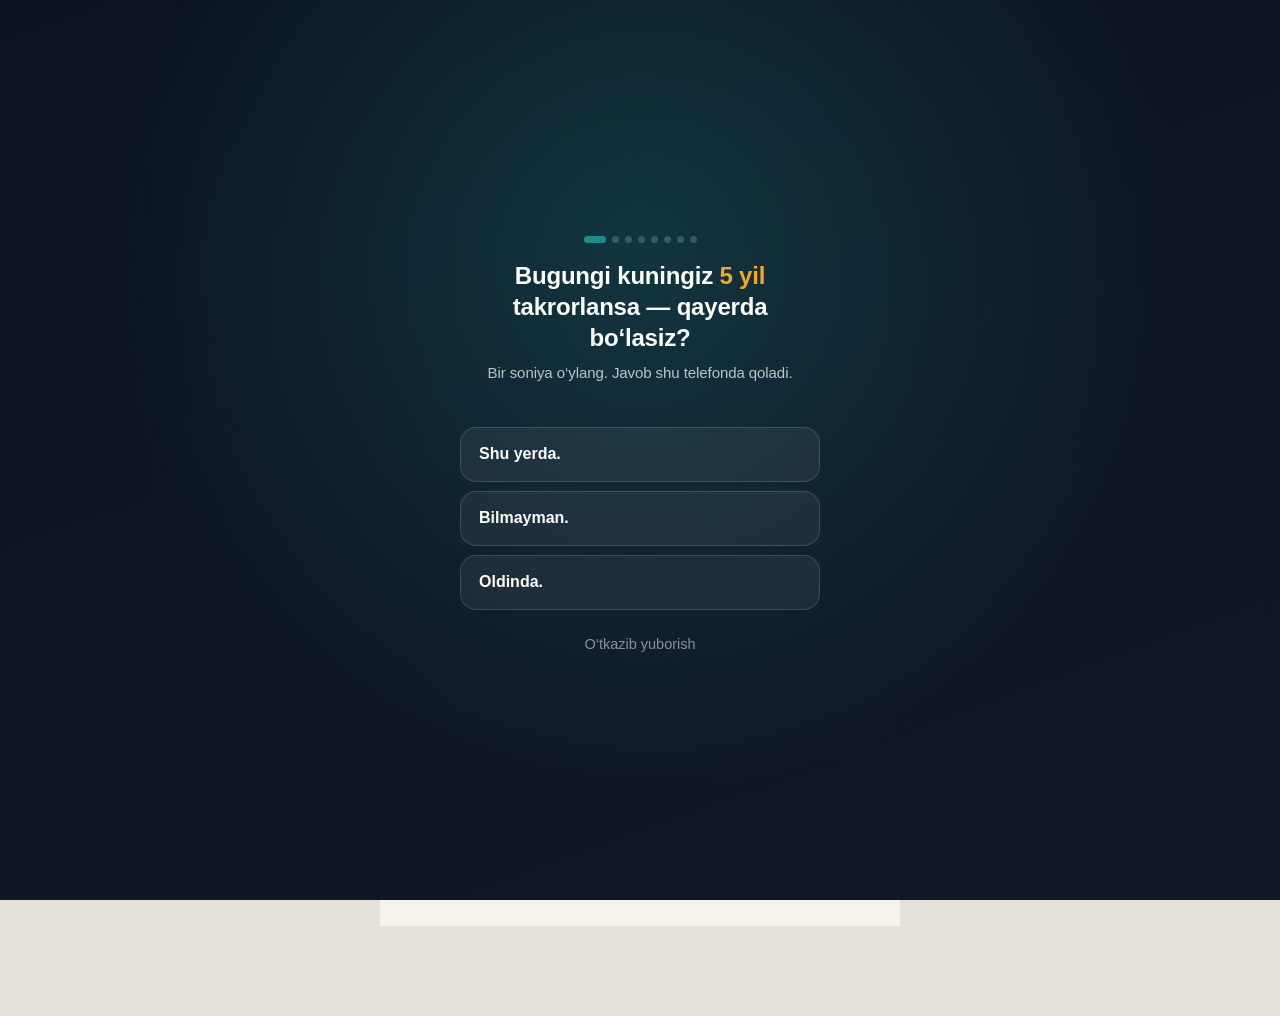
==== commit dede4411: "Add files via upload" ====
--- a/index.html
+++ b/index.html
@@ -1625,6 +1625,7 @@
     <div class="u-sheet-body">
       <div style="display:flex;gap:6px;overflow-x:auto;padding-bottom:6px;margin-bottom:14px;scrollbar-width:none">
         <button onclick="showDuaKat('kundalik',this)" class="dua-kat active" style="padding:7px 16px;border-radius:20px;border:none;background:var(--g);color:#fff;font-size:14px;font-weight:700;cursor:pointer;white-space:nowrap">Kundalik</button>
+        <button onclick="showDuaKat('qurondan',this)" class="dua-kat u-chip-nw">📖 Qur'ondan</button>
         <button onclick="showDuaKat('ibodatdan',this)" class="dua-kat u-chip-nw">Ibodatdan</button>
         <button onclick="showDuaKat('ozliq',this)" class="dua-kat u-chip-nw">O'zliq</button>
         <button onclick="showDuaKat('shifo',this)" class="dua-kat u-chip-nw">Shifo</button>
@@ -2631,21 +2632,114 @@
 };
 
 const MOTIVLAR=[
-  {t:"Har bir katta yutuq kichik qadamlardan boshlanadi.",a:"— Lao Tzu"},
-  {t:"Bugun qilgan ishingiz ertangi imkoniyatingizni belgilaydi.",a:"— Oprah Winfrey"},
-  {t:"Muvaffaqiyat — bu tasodif emas, bu qatiyat.",a:"— Seneka"},
-  {t:"Eng qiyin yo\'l eng qadrli yo\'l.",a:"— T. Roosevelt"},
-  {t:"O\'zingizga ishoning — bu muvaffaqiyatning yarmi.",a:"— D. Carnegie"},
-  {t:"Kechagi siz bilan bugungi siz orasida — intizom.",a:"— Jim Rohn"},
-  {t:"Har kuni bir oz yaxshilaning. Bu etarli.",a:"— James Clear"},
-  {t:"Sabr — barcha narsalarni enguvchi kuch.",a:"— Platon"},
-  {t:"Bilim kuch, lekin harakat — natija.",a:"— F. Bacon"},
-  {t:"Namoz — ruhning oziqlanishi.",a:"— Imam Shofii"},
-  {t:"Ishni boshlash — yarimini bajarish.",a:"— Horatsiy"},
-  {t:"Har tongingiz yangi imkoniyat.",a:"— Hikmat"},
-  {t:"O\'z hayotingizning qahramoni bo\'ling.",a:"— Henry James"},
-  {t:"Ilm olish — eng yaxshi investitsiya.",a:"— B. Franklin"},
-  {t:"Intizomli odam o\'z vaqtini boshqaradi.",a:"— Brian Tracy"},
+  {t:'Har bir katta yutuq kichik qadamlardan boshlanadi.',a:'— Lao Tzu'},
+  {t:'Ming chaqirimlik yo‘l bitta qadamdan boshlanadi.',a:'— Lao Tzu'},
+  {t:'Bugun qilgan ishingiz ertangi imkoniyatingizni belgilaydi.',a:'— Oprah Winfrey'},
+  {t:'Muvaffaqiyat — tasodif emas, qat’iyat.',a:'— Seneka'},
+  {t:'Eng qiyin yo‘l eng qadrli yo‘l.',a:'— T. Roosevelt'},
+  {t:'O‘zingizga ishoning — bu muvaffaqiyatning yarmi.',a:'— D. Carnegie'},
+  {t:'Kechagi siz bilan bugungi siz orasida — intizom.',a:'— Jim Rohn'},
+  {t:'Har kuni bir oz yaxshilaning. Shuning o‘zi yetarli.',a:'— James Clear'},
+  {t:'Sabr — barcha narsani yenguvchi kuch.',a:'— Platon'},
+  {t:'Bilim — kuch, lekin harakat — natija.',a:'— F. Bekon'},
+  {t:'Ishni boshlash — yarmini bajarish.',a:'— Horatsiy'},
+  {t:'Har tongingiz — yangi imkoniyat.',a:'— Hikmat'},
+  {t:'O‘z hayotingizning qahramoni bo‘ling.',a:'— Genri Jeyms'},
+  {t:'Ilm olish — eng yaxshi sarmoya.',a:'— B. Franklin'},
+  {t:'Intizomli odam o‘z vaqtini boshqaradi.',a:'— Brayan Treysi'},
+  {t:'Biz nimani takrorlasak — o‘shamiz. Demak, mukammallik — odat.',a:'— Aristotel'},
+  {t:'Avval odatni siz yaratasiz, keyin odat sizni.',a:'— Hikmat'},
+  {t:'Kichik ishni mensimagan katta ishni uddalay olmaydi.',a:'— Hikmat'},
+  {t:'Boshlaganni tugatish — boshlashdan qiyin.',a:'— Hikmat'},
+  {t:'Vaqt — eng adolatli boylik: hammaga kuniga 24 soat.',a:'— Hikmat'},
+  {t:'Ertaga qilaman degan ish — hech qachon qilinmagan ish.',a:'— Xalq maqoli'},
+  {t:'Mehnat — baxtning kaliti.',a:'— Xalq maqoli'},
+  {t:'Bir kunlik ish — bir umrlik natijaning bo‘lagi.',a:'— Hikmat'},
+  {t:'Yaxshi niyat — yarim davlat.',a:'— Xalq maqoli'},
+  {t:'Sabrning tagi — sariq oltin.',a:'— Xalq maqoli'},
+  {t:'Mehnat qilgan — murodga yetgan.',a:'— Xalq maqoli'},
+  {t:'Bilim — yoshlikda toj, qarilikda tayoq.',a:'— Xalq maqoli'},
+  {t:'Kichik qadam ham — qadam. Turgan joyda qolmang.',a:'— Hikmat'},
+  {t:'Alloh bir qavmni o‘zgartirmaydi, toki ular o‘zlarini o‘zgartirmasalar.',a:'— Qur’on, Ra’d surasi 11-oyat'},
+  {t:'Amallarning Allohga eng suyuklisi — oz bo‘lsa-da, davomiysi.',a:'— Hadis, Buxoriy'},
+  {t:'Ikki ne’mat borki, ko‘p odam undan g‘ofil: sog‘liq va bo‘sh vaqt.',a:'— Hadis, Buxoriy'},
+  {t:'Kuchli mo‘min zaif mo‘mindan yaxshiroq va suyukliroq.',a:'— Hadis, Muslim'},
+  {t:'Ilm talab qilish har bir musulmonga farzdir.',a:'— Hadis, Ibn Moja'},
+  {t:'Har bir ish niyatga bog‘liq.',a:'— Hadis, Buxoriy'},
+  {t:'Vaqt — qilich kabi: kesmasang, seni kesadi.',a:'— Imom Shofi’iy'},
+  {t:'Nafsingni haq bilan band qilmasang, u seni botil bilan band qiladi.',a:'— Imom Shofi’iy'},
+  {t:'Ilm — ovdir, yozuv — uning bog‘i.',a:'— Imom Shofi’iy'},
+  {t:'Kishining qadri — uning qiladigan ishiga qarab bilinadi.',a:'— Ali ibn Abu Tolib'},
+  {t:'Bugunning ishini ertaga qo‘yma.',a:'— Hikmat'},
+  {t:'Odam o‘zini yenggandagina haqiqiy g‘olib bo‘ladi.',a:'— Platon'},
+  {t:'Aql — bilimdan emas, uni qo‘llashdan bilinadi.',a:'— Hikmat'},
+  {t:'Ko‘p o‘qigan emas, o‘qiganini qilgan biladi.',a:'— Hikmat'},
+  {t:'Yo‘lni bilgan charchamaydi.',a:'— Xalq maqoli'},
+  {t:'Tomchi tomib, tosh teshar.',a:'— Xalq maqoli'},
+  {t:'Asta yurgan manzilga yetar.',a:'— Xalq maqoli'},
+  {t:'Bir kunda daraxt o‘smaydi — lekin har kuni o‘sadi.',a:'— Hikmat'},
+  {t:'Kuchingiz yetmasa ham, davom eting — kuch shundan tug‘iladi.',a:'— Hikmat'},
+  {t:'Qiyinchilik sizni sindirmaydi, shakllantiradi.',a:'— Hikmat'},
+  {t:'To‘xtash mag‘lubiyat emas; qaytmaslik mag‘lubiyat.',a:'— Hikmat'},
+  {t:'Bir marta yiqilgan — mag‘lub emas. Turmagan — mag‘lub.',a:'— Hikmat'},
+  {t:'Intizom — xohish tugagan joydan boshlanadi.',a:'— Hikmat'},
+  {t:'Motivatsiya boshlatadi, odat davom ettiradi.',a:'— Jim Ryun'},
+  {t:'Siz maqsadingiz darajasiga emas, tizimingiz darajasiga tushasiz.',a:'— James Clear'},
+  {t:'Har kuni 1% yaxshilansangiz, bir yilda 37 barobar o‘sasiz.',a:'— James Clear'},
+  {t:'Kichik odatlar — katta natijalarning murakkab foizi.',a:'— James Clear'},
+  {t:'O‘zgarishni xohlasangiz, avval muhitni o‘zgartiring.',a:'— Hikmat'},
+  {t:'Eng yaxshi payt — kecha edi. Ikkinchisi — hozir.',a:'— Xitoy maqoli'},
+  {t:'Oson hayotni so‘rama, qiyinini yengadigan kuch so‘ra.',a:'— Bryus Li'},
+  {t:'Men 10 000 zarbani bilgan odamdan emas, bitta zarbani 10 000 marta takrorlagandan qo‘rqaman.',a:'— Bryus Li'},
+  {t:'Reja — bu qog‘ozdagi niyat. Bajarilganda u hayotga aylanadi.',a:'— Hikmat'},
+  {t:'Ertalab yutgan odam kunni yutadi.',a:'— Hikmat'},
+  {t:'Erta turgan — yo‘lda bo‘ladi, kech turgan — yo‘lni qidiradi.',a:'— Hikmat'},
+  {t:'Tartib — erkinlikning boshqa nomi.',a:'— Hikmat'},
+  {t:'Tartibsiz kuch tarqalib ketadi, tartibli kuch yo‘l ochadi.',a:'— Hikmat'},
+  {t:'Vaqtni boshqarmagan odamni vaqt boshqaradi.',a:'— Hikmat'},
+  {t:'Bugun og‘riq — ertaga kuch.',a:'— Hikmat'},
+  {t:'O‘zingiz bilan tuzgan shartnomani buzmang.',a:'— Hikmat'},
+  {t:'O‘zingizga bergan va’da — eng muhim va’da.',a:'— Hikmat'},
+  {t:'Hech kim ko‘rmayotganda qilgan ishingiz — asl xarakteringiz.',a:'— Hikmat'},
+  {t:'Har kuni qilingan kichik ish, gohida qilingan katta ishdan kuchli.',a:'— Hikmat'},
+  {t:'Ko‘p narsani xohlagan hech narsani uddalamaydi.',a:'— Hikmat'},
+  {t:'Bitta maqsad — o‘nta orzudan kuchli.',a:'— Hikmat'},
+  {t:'Diqqat — zamonaviy odamning eng qimmat boyligi.',a:'— Hikmat'},
+  {t:'Telefon qo‘yilgan joyda hayot boshlanadi.',a:'— Hikmat'},
+  {t:'Bugun o‘zingizni yengsangiz, ertaga dunyo yengil ko‘rinadi.',a:'— Hikmat'},
+  {t:'Baxt — bajarilgan ishlarning ortidan keladi.',a:'— Hikmat'},
+  {t:'Charchoq mehnatdan emas, tartibsizlikdan keladi.',a:'— Hikmat'},
+  {t:'Uzoq yo‘lni o‘ylab qo‘rqma — bugungi qadamni o‘yla.',a:'— Hikmat'},
+  {t:'Kechagi natijaga suyanib yashab bo‘lmaydi.',a:'— Hikmat'},
+  {t:'Yaxshi odat — ko‘rinmas boylik.',a:'— Hikmat'},
+  {t:'Yomon odat — sezilmay to‘lanadigan qarz.',a:'— Hikmat'},
+  {t:'Kuchli bo‘lish — hech qachon yiqilmaslik emas, har safar turish.',a:'— Konfutsiy'},
+  {t:'Sekin yursang ham mayli, faqat to‘xtama.',a:'— Konfutsiy'},
+  {t:'Odam o‘z fikrlari mahsulidir.',a:'— Budda'},
+  {t:'Kelajak bugun nima qilayotganingizga bog‘liq.',a:'— Mahatma Gandi'},
+  {t:'Dunyoni o‘zgartirmoqchi bo‘lsangiz, o‘zingizdan boshlang.',a:'— Mahatma Gandi'},
+  {t:'Muvaffaqiyat — kichik harakatlarning har kuni takrorlanishi.',a:'— Robert Kollier'},
+  {t:'Imkoniyat mehnatga o‘xshab kiyingani uchun ko‘pchilik uni tanimaydi.',a:'— Tomas Edison'},
+  {t:'Men muvaffaqiyatsizlikka uchramadim — ishlamaydigan 10 000 usulni topdim.',a:'— Tomas Edison'},
+  {t:'Daho — 1% ilhom, 99% mehnat.',a:'— Tomas Edison'},
+  {t:'Qila olaman deb o‘ylasangiz ham, qila olmayman deb o‘ylasangiz ham — haqsiz.',a:'— Genri Ford'},
+  {t:'Birga boshlash — boshlanish, birga davom etish — taraqqiyot.',a:'— Genri Ford'},
+  {t:'Sifat — odat.',a:'— Aristotel'},
+  {t:'Bilimning boshi — hayrat, oxiri — amal.',a:'— Hikmat'},
+  {t:'Yo‘l yurgan oshar, yo‘l qidirgan qolar.',a:'— Xalq maqoli'},
+  {t:'Astalik bilan qilingan ish puxta bo‘ladi.',a:'— Xalq maqoli'},
+  {t:'Bir boshlagan ishingni oxiriga yetkaz.',a:'— Xalq maqoli'},
+  {t:'Ozdan — ko‘p, kichikdan — katta.',a:'— Xalq maqoli'},
+  {t:'Kuching yetganicha qil, lekin har kuni qil.',a:'— Hikmat'},
+  {t:'Bugun bitta — bir yilda uch yuz oltmish besh.',a:'— Hikmat'},
+  {t:'Zanjirning kuchi — uzilmaganida.',a:'— Hikmat'},
+  {t:'Har bir belgilangan kun — o‘zingizga bo‘lgan hurmat.',a:'— Hikmat'},
+  {t:'Hayot katta qarorlardan emas, takrorlangan kunlardan tuziladi.',a:'— Hikmat'},
+  {t:'Bir kunni yo‘qotsangiz, zanjirni emas — o‘zingizga ishonchni yo‘qotasiz.',a:'— Hikmat'},
+  {t:'Yaxshi ishni kechiktirgan uni yo‘qotadi.',a:'— Hikmat'},
+  {t:'Niyat — urug‘, odat — sug‘orish, natija — hosil.',a:'— Hikmat'},
+  {t:'Hech narsa qilmaslik ham tanlov — eng qimmatga tushadigani.',a:'— Hikmat'},
+  {t:'Kelajakdagi o‘zingiz bugun bosayotgan tugmangizga qarab turibdi.',a:'— Hikmat'},
 ];
 
 if(state.dark)document.body.classList.add('dark');
@@ -3357,23 +3451,70 @@
     function fonRang(a,b){ nur.style.background='radial-gradient(circle at 50% 28%, '+a+', transparent 62%)'; d.style.background='linear-gradient(160deg,#0b1220,'+b+')'; }
     var BTN='width:100%;padding:16px;border:none;border-radius:16px;background:#1E8C8C;color:#fff;font-weight:800;font-size:17px;cursor:pointer;font-family:inherit';
     var GHOST='width:100%;padding:12px;border:none;border-radius:14px;background:transparent;color:rgba(255,255,255,.5);font-size:14.5px;cursor:pointer;font-family:inherit;margin-top:8px';
-    function nuqta(i){ return '<div style="display:flex;gap:6px;justify-content:center;margin-bottom:18px">'+[1,2,3,4,5].map(function(n){return '<span style="width:'+(n===i?'22px':'7px')+';height:7px;border-radius:4px;background:'+(n<=i?'#1E8C8C':'rgba(255,255,255,.18)')+';transition:width .25s"></span>';}).join('')+'</div>'; }
+    function nuqta(i){ return '<div style="display:flex;gap:6px;justify-content:center;margin-bottom:18px">'+[1,2,3,4,5,6,7,8].map(function(n){return '<span style="width:'+(n===i?'22px':'7px')+';height:7px;border-radius:4px;background:'+(n<=i?'#1E8C8C':'rgba(255,255,255,.18)')+';transition:width .25s"></span>';}).join('')+'</div>'; }
     function savol(t){ return '<div style="font-size:24px;font-weight:800;line-height:1.28;text-align:center;margin-bottom:8px;letter-spacing:-.2px">'+t+'</div>'; }
+    /* 23.09.2026: bitta bosishda javob beriladigan tugmalar ro'yxati */
+    function tanlov(id, royxat){
+      return '<div id="'+id+'" style="display:flex;flex-direction:column;gap:9px;margin-bottom:6px">'+
+        royxat.map(function(x){
+          return '<button class="k-tanlov" data-v="'+x[1]+'" style="width:100%;padding:16px 18px;border:1.5px solid rgba(255,255,255,.14);border-radius:16px;background:rgba(255,255,255,.06);color:#fff;font-size:16px;font-weight:700;font-family:inherit;cursor:pointer;text-align:left;line-height:1.3">'+x[0]+'</button>';
+        }).join('')+'</div>';
+    }
     function fakt(id,t){ return '<div id="'+id+'" style="font-size:15px;line-height:1.6;color:rgba(255,255,255,.72);text-align:center;min-height:48px;margin-bottom:18px">'+(t||'')+'</div>'; }
 
     d.insertAdjacentHTML('beforeend','<div style="width:100%;max-width:360px;position:relative">'+
-      /* ---- 1: soat ---- */
-      '<div id="k1">'+nuqta(1)+savol('Bugun kuningizdan nechta soat <span style="color:#22D3AD">o‘zingizga</span> ketdi?')+
-        '<div style="text-align:center;margin:18px 0 6px"><span id="k1-son" style="font-size:72px;font-weight:900;line-height:1;letter-spacing:-2px">2</span><span style="font-size:20px;color:rgba(255,255,255,.6);margin-left:6px">soat</span></div>'+
-        '<input id="k1-r" type="range" min="0" max="12" value="2" step="1" style="width:100%;accent-color:#1E8C8C;height:34px;margin:6px 0 10px">'+
-        '<div style="display:flex;justify-content:space-between;font-size:12px;color:rgba(255,255,255,.4);margin:-6px 0 10px"><span>0</span><span>6</span><span>12</span></div>'+
-        fakt('k1-f','')+
-        '<button id="k1-n" style="'+BTN+'">Davom</button>'+
+      /* ---- a: muammo — tartib ---- */
+      '<div id="ka">'+nuqta(1)+savol('Bugungi kuningiz <span style="color:#F5A623">5 yil</span> takrorlansa — qayerda bo‘lasiz?')+
+        fakt('ka-f','Bir soniya o‘ylang. Javob shu telefonda qoladi.')+
+        tanlov('ka-t', [
+          ['Shu yerda.', 'ha'],
+          ['Bilmayman.', 'bazan'],
+          ['Oldinda.', 'yoq']
+        ])+
         '<button id="k-skip" style="'+GHOST+'">O‘tkazib yuborish</button>'+
       '</div>'+
+      /* ---- b: va'da ---- */
+      '<div id="kb" style="display:none">'+nuqta(2)+savol('Bir yil oldin o‘zingizga bergan <span style="color:#22D3AD">va‘dangiz</span>?')+
+        fakt('kb-f','Eslashga urinib ko‘ring.')+
+        tanlov('kb-t', [
+          ['Esimda yo‘q.', '0'],
+          ['Bajarmadim.', '1'],
+          ['Bajardim.', '2']
+        ])+
+      '</div>'+
+      /* ---- d: boshlanmagan ish ---- */
+      '<div id="kd" style="display:none">'+nuqta(3)+savol('Boshlashni <span style="color:#F5A623">o‘ylab yurgan</span> ishingiz bormi?')+
+        fakt('kd-f','O‘zingizga aytgan, lekin hali qilmagan ish.')+
+        tanlov('kd-t', [
+          ['Yillardan beri.', 'uzoq'],
+          ['Yaqinda.', 'yaqin'],
+          ['Yo‘q.', 'yoq']
+        ])+
+      '</div>'+
+      /* ---- c: oyna ---- */
+      '<div id="kc" style="display:none">'+nuqta(4)+
+        '<div style="font-size:13px;font-weight:800;letter-spacing:.14em;color:rgba(255,255,255,.45);text-align:center;margin-bottom:12px">AGAR HAR KUNI QILSANGIZ</div>'+
+        '<div id="kc-hukm" style="font-size:22px;font-weight:800;line-height:1.32;text-align:center;margin-bottom:12px;letter-spacing:-.2px"></div>'+
+        '<div id="kc-fakt" style="font-size:15px;line-height:1.6;color:rgba(255,255,255,.66);text-align:center;margin-bottom:16px"></div>'+
+        '<div style="display:flex;flex-direction:column;gap:9px;margin-bottom:18px">'+
+          [['7 kun','Zanjir boshlanadi. Uzishga qo\u2018lingiz bormaydi.'],
+           ['30 kun','Ish o\u2018z vaqtini topadi. Eslatma kerak bo\u2018lmay qoladi.'],
+           ['1 yil','365 ta bajarilgan ish. Buni hech kim sizdan olmaydi.']].map(function(x){
+            return '<div style="display:flex;align-items:center;gap:12px;background:rgba(34,211,173,.08);border:1px solid rgba(34,211,173,.22);border-radius:14px;padding:12px 13px">'+
+              '<span style="min-width:62px;font-size:14px;font-weight:800;color:#22D3AD">'+x[0]+'</span>'+
+              '<span style="font-size:14.5px;line-height:1.45;color:rgba(255,255,255,.85)">'+x[1]+'</span></div>';
+          }).join('')+
+        '</div>'+
+        '<div style="background:rgba(245,166,35,.10);border:1px solid rgba(245,166,35,.28);border-radius:16px;padding:14px 15px;margin-bottom:18px">'+
+          '<div style="font-size:12.5px;font-weight:800;letter-spacing:.1em;color:#F5A623;margin-bottom:6px">ZANJIR QOIDASI</div>'+
+          '<div style="font-size:15.5px;line-height:1.6;color:rgba(255,255,255,.9);font-weight:700;margin-bottom:6px">Kuniga bitta ish — va bir daqiqa vaqt.</div>'+
+          '<div style="font-size:13.5px;line-height:1.55;color:rgba(255,255,255,.55)">Kuningizni Intizomga bermaysiz. Bajarganingizni belgilaysiz — bir bosish, bir daqiqa. Qolganini zanjir qiladi: odat o‘rtacha 66 kunda shakllanadi, shu 66 kunni Intizom sanab boradi.</div>'+
+        '</div>'+
+        '<button id="kc-n" style="'+BTN+'">Boshlaymiz</button>'+
+      '</div>'+
       /* ---- 2: odat ---- */
-      '<div id="k2" style="display:none">'+nuqta(2)+savol('Qaysi <span style="color:#22D3AD">bitta</span> odatni boshlaysiz?')+
-        fakt('k2-f','66 kun. Odat shuncha kunda tanaga o‘tirib qoladi. Biz sanab boramiz — siz faqat bajarasiz.')+
+      '<div id="k2" style="display:none">'+nuqta(5)+savol('Qaysi <span style="color:#22D3AD">bitta</span> odatni boshlaysiz?')+
+        fakt('k2-f','Bitta odat tanlang. Ko‘p tanlasangiz, hech biri qolmaydi.')+
         '<div style="display:grid;grid-template-columns:1fr 1fr;gap:9px">'+ILK_ODATLAR.map(function(o,i){
           return '<button data-i="'+i+'" class="k2-k" style="display:flex;flex-direction:column;align-items:center;gap:10px;padding:14px 8px;border:1.5px solid rgba(255,255,255,.12);border-radius:18px;background:rgba(255,255,255,.05);color:#fff;font-size:14.5px;font-weight:700;font-family:inherit;cursor:pointer;line-height:1.25;text-align:center">'+
             '<span style="width:54px;height:54px;border-radius:16px;background:'+o.color+';display:flex;align-items:center;justify-content:center;font-size:28px;line-height:1;box-shadow:0 8px 22px rgba(0,0,0,.35)">'+o.icon+'</span><span>'+esc(o.nom)+'</span></button>';
@@ -3384,8 +3525,8 @@
         '</div>'+
       '</div>'+
       /* ---- 3: vaqt ---- */
-      '<div id="k3" style="display:none">'+nuqta(3)+savol('<span id="k3-nom"></span> — <span style="color:#22D3AD">qachon</span>?')+
-        fakt('k3-f','Vaqti belgilangan odat ikki-uch barobar ko‘proq bajariladi. Shu vaqtda eslatib turamiz.')+
+      '<div id="k3" style="display:none">'+nuqta(6)+savol('<span id="k3-nom"></span> — <span style="color:#22D3AD">qachon</span>?')+
+        fakt('k3-f','Vaqti belgilanmagan odat bajarilmaydi. Shu soatda eslatamiz.')+
         '<div style="display:grid;grid-template-columns:1fr 1fr 1fr;gap:9px">'+
           [['🌅','Ertalab','07:00','linear-gradient(160deg,#FDBA74,#F97316)'],['☀️','Kunduzi','13:00','linear-gradient(160deg,#7DD3FC,#2563EB)'],['🌙','Kechqurun','21:00','linear-gradient(160deg,#818CF8,#312E81)']].map(function(x){
             return '<button class="k3-v" data-v="'+x[2]+'" style="display:flex;flex-direction:column;align-items:center;gap:8px;padding:14px 6px;border:1.5px solid rgba(255,255,255,.12);border-radius:18px;background:rgba(255,255,255,.05);color:#fff;font-size:14px;font-weight:700;font-family:inherit;cursor:pointer"><span style="width:50px;height:50px;border-radius:15px;background:'+x[3]+';display:flex;align-items:center;justify-content:center;font-size:26px;line-height:1;box-shadow:0 8px 22px rgba(0,0,0,.35)">'+x[0]+'</span><span>'+x[1]+'</span><span style="font-size:12px;color:rgba(255,255,255,.55);font-weight:600">'+x[2]+'</span></button>';
@@ -3398,17 +3539,17 @@
         '<button id="k3-yoq" style="'+GHOST+'">Vaqtsiz — kun davomida</button>'+
       '</div>'+
       /* ---- 4: bugun ---- */
-      '<div id="k4" style="display:none;text-align:center">'+nuqta(4)+
+      '<div id="k4" style="display:none;text-align:center">'+nuqta(7)+
         '<div id="k4-icon" style="font-size:70px;line-height:1;margin:6px 0 10px"></div>'+
         '<div id="k4-nom" style="font-size:22px;font-weight:800;margin-bottom:4px"></div>'+
         '<div id="k4-vaqt" style="font-size:14px;color:rgba(255,255,255,.55);margin-bottom:16px"></div>'+
         savol('Bugun bajardingizmi?')+
-        fakt('k4-f','Birinchi kun eng qiyini. Undan keyin faqat sanaymiz.')+
+        fakt('k4-f','Birinchi kun eng qiyin. Keyin osonlashadi.')+
         '<button id="k4-ha" style="'+BTN+'">✅ Ha, bajardim</button>'+
         '<button id="k4-yoq" style="'+GHOST+'">Hali yo‘q — keyin belgilayman</button>'+
       '</div>'+
       /* ---- 5: nima uchun (16.09.2026) ---- */
-      '<div id="k5" style="display:none">'+nuqta(5)+
+      '<div id="k5" style="display:none">'+nuqta(8)+
         savol('Bularning hammasi — <span style="color:#22D3AD">nima uchun</span>?')+
         fakt('k5-f','Sababi aniq odam uch barobar ko‘proq davom etadi. Bu jumla har kuni bosh ekranda ko‘z oldingizda turadi.')+
         '<div style="display:grid;grid-template-columns:1fr 1fr;gap:9px">'+
@@ -3425,7 +3566,14 @@
 
     var tanlangan=null, vaqt='';
     function q(sel){ return d.querySelector(sel); }
-    function korsat(n){ [1,2,3,4,5].forEach(function(i){ q('#k'+i).style.display = (i===n) ? 'block' : 'none'; }); try{ d.scrollTop=0; }catch(e){} }
+    /* 23.09.2026: ekranlar endi raqam emas, nom bilan.
+       ka — savol, kc — oyna (xulosa), k2..k5 — eskisi. */
+    var KIRISH_EKRAN = ['ka','kb','kd','kc','k2','k3','k4','k5'];
+    function korsat(n){
+      var id = (typeof n === 'number') ? ('k'+n) : n;
+      KIRISH_EKRAN.forEach(function(x){ var e=q('#'+x); if(e) e.style.display = (x===id) ? 'block' : 'none'; });
+      try{ d.scrollTop=0; }catch(e){}
+    }
     /* 18.09.2026: savollardan keyin ism bilan kutib olish.
        Ilgari oyna shunchaki yopilardi — odam "endi nima?" holatida
        qolardi. Bu ekran unga nima qilishini bitta jumlada aytadi. */
@@ -3477,16 +3625,75 @@
     }
     /* 1 */
     var K1R=['#94A3B8','#7CB7B0','#5FC0B0','#22D3AD','#22D3AD','#4FD8A6','#7DDC9C','#A8DD8E','#CFDA7C','#E9CF66','#F2C14E','#F5B335','#F5A623'];
-    function k1(){
-      var v=+q('#k1-r').value; q('#k1-son').textContent=v; q('#k1-f').textContent=_soatFakt(v).matn;
-      var c=K1R[Math.max(0,Math.min(12,v))]; q('#k1-son').style.color=c; q('#k1-son').style.textShadow='0 0 40px '+c+'88';
-      q('#k1-r').style.accentColor=c;
-      var a = v===0 ? 'rgba(148,163,184,.18)' : (v<4 ? 'rgba(34,211,173,.30)' : (v<9 ? 'rgba(125,220,156,.30)' : 'rgba(245,166,35,.32)'));
-      fonRang(a, v>=9 ? '#1a1509' : '#111827');
+    /* Eski slayder ekrani olib tashlandi — o'rniga ka/kb/kc keldi.
+       _soatFakt() saqlanib qoldi: oyna ekrani undan foydalanadi. */
+    /* --- a: tartib --- */
+    var _javobTartib = '', _javobVada = '', _javobIsh = '';
+    q('#ka-t').querySelectorAll('.k-tanlov').forEach(function(b){
+      b.onclick = function(){
+        _javobTartib = b.getAttribute('data-v');
+        try{ hodisaYubor('kirish_1'); }catch(e){}
+        fonRang(_javobTartib==='ha' ? 'rgba(245,166,35,.30)' : 'rgba(34,211,173,.26)',
+                _javobTartib==='ha' ? '#2a1606' : '#0e2230');
+        korsat('kb');
+      };
+    });
+    q('#k-skip').onclick=function(){ tugat(); try{ showNotif('👋 Xush kelibsiz','Odat bo‘limidan boshlang — bitta odat yetadi.'); }catch(e){} };
+
+    /* --- b: bir yil oldingi va'da --- */
+    q('#kb-t').querySelectorAll('.k-tanlov').forEach(function(b){
+      b.onclick = function(){
+        _javobVada = b.getAttribute('data-v');
+        try{ hodisaYubor('kirish_2'); }catch(e){}
+        fonRang('rgba(245,166,35,.26)','#241a06');
+        korsat('kd');
+      };
+    });
+
+    /* --- d: boshlanmagan ish --- */
+    q('#kd-t').querySelectorAll('.k-tanlov').forEach(function(b){
+      b.onclick = function(){
+        _javobIsh = b.getAttribute('data-v');
+        try{ hodisaYubor('kirish_3'); }catch(e){}
+        _oynaniChiz();
+        fonRang('rgba(135,93,229,.30)','#171433');
+        korsat('kc');
+      };
+    });
+
+    /* --- c: oyna — javoblardan xulosa --- */
+    function _oynaniChiz(){
+      var hukm, izoh = '';
+      if(_javobTartib === 'ha'){
+        hukm = 'Besh yildan keyin<br>boshqa joyda bo‘lasiz.';
+      } else if(_javobTartib === 'bazan'){
+        hukm = 'Ikkilanish tugaydi.<br>Yo‘l aniq bo‘ladi.';
+      } else {
+        hukm = 'Boryotgan yo‘lingiz<br>tezlashadi.';
+      }
+      if(_javobVada === '0'){
+        izoh = 'Odam unutgan va‘dasini emas, sanab borilgan va‘dasini bajaradi.';
+      } else if(_javobVada === '1'){
+        izoh = 'Va‘da kuch yetmagani uchun emas, takrorlanmagani uchun qoladi.';
+      } else {
+        izoh = 'Bir marta uddalagan odam mingtasini ham uddalaydi — sharti: to‘xtamaslik.';
+      }
+      if(_javobIsh === 'uzoq'){
+        izoh += ' Yillab kutilgan ish bitta kundan boshlanadi.';
+      } else if(_javobIsh === 'yaqin'){
+        izoh += ' Yangi o‘y uzoq yashamaydi — uni bugun ushlab qolish kerak.';
+      } else if(_javobIsh === 'yoq'){
+        izoh += ' Katta maqsad shart emas — kichik ish kunni ushlab turadi.';
+      }
+      var h = q('#kc-hukm'), z = q('#kc-fakt');
+      if(h) h.innerHTML = hukm;
+      if(z) z.textContent = izoh;
     }
-    q('#k1-r').addEventListener('input', k1); k1();
-    q('#k1-n').onclick=function(){ try{ hodisaYubor('kirish_1'); }catch(e){} try{ ozSoatYoz(+q('#k1-r').value); }catch(e){} fonRang('rgba(135,93,229,.30)','#171433'); korsat(2); };
-    q('#k-skip').onclick=function(){ tugat(); try{ showNotif('👋 Xush kelibsiz','Odat bo‘limidan boshlang — bitta odat yetadi.'); }catch(e){} };
+    q('#kc-n').onclick = function(){
+      try{ hodisaYubor('kirish_oyna'); }catch(e){}
+      fonRang('rgba(30,140,140,.30)','#0e2230');
+      korsat(2);
+    };
     /* 2 */
     var K3FON={'07:00':['rgba(249,115,22,.34)','#2a1606'],'13:00':['rgba(37,99,235,.34)','#0b1f3f'],'21:00':['rgba(99,102,241,.36)','#14123a']};
     function odatTanla(o){
@@ -3556,7 +3763,7 @@
     Array.prototype.forEach.call(d.querySelectorAll('.k5-v'), function(b){ b.onclick=function(){ k5saqla(b.getAttribute('data-v')); }; });
     q('#k5-t-b').onclick=function(){ var v=q('#k5-t').value; if(!v.trim()){ q('#k5-t').focus(); return; } k5saqla(v); };
     q('#k5-yoq').onclick=function(){ tugat(true); };
-    korsat(1);
+    korsat('ka');
   }catch(e){ console.error('kirishSuhbati', e); }
 }
 /* Eski nomlar — Sozlamadagi "Tanishtiruvni qayta ko'rish" va boshqa chaqiriqlar uchun */
@@ -4712,7 +4919,16 @@
 }
 function showMotiv(){
   const today=bugunKun();
-  if(S.g('i_mday')!==today){state.motivIdx=Math.floor(Math.random()*MOTIVLAR.length);S.s('i_midx',state.motivIdx);S.s('i_mday',today);}
+  /* 25.09.2026: har kuni ALBATTA boshqa so'z chiqsin.
+     Ilgari tasodifiy tanlanardi — ketma-ket kunlarda bir xil so'z
+     takrorlanib qolardi. Endi ro'yxat sana bo'yicha aylanadi:
+     hamma so'z tugamaguncha hech biri qaytmaydi. */
+  if(S.g('i_mday')!==today){
+    var _kn = Math.floor(new Date(today+'T00:00:00').getTime()/86400000);
+    if(!isFinite(_kn)) _kn = 0;
+    state.motivIdx = ((_kn % MOTIVLAR.length) + MOTIVLAR.length) % MOTIVLAR.length;
+    S.s('i_midx',state.motivIdx); S.s('i_mday',today);
+  }
   const m=MOTIVLAR[state.motivIdx%MOTIVLAR.length];
   const el=document.getElementById('b-motiv'),el2=document.getElementById('b-motiv-a');
   if(el)el.innerHTML='&ldquo;'+m.t+'&rdquo;';
@@ -8824,6 +9040,45 @@
   var R1=_rejaKunYangi(RB,RS,'2026-09-14');
   t('reja kechagi ko\'chdi', R1.map(function(r){return r.name;}), ['Bank','Sport','Namoz']);
   t('reja hammasi bajarilmagan', R1.every(function(r){return r.done===false;}), true);
+  /* 22.09.2026: mashq videosi */
+  (function(){
+    var d=document.createElement('div'); d.id='sinov-video-joy'; document.body.appendChild(d);
+    playZumba('sinov-video-joy','dQw4w9WgXcQ');          /* ataylab teskari */
+    t('video: teskari argument ham ishlaydi', d.innerHTML.indexOf('dQw4w9WgXcQ')>0, true);
+    d.innerHTML='';
+    playZumba('dQw4w9WgXcQ','sinov-video-joy');          /* to'g'ri tartib */
+    t('video: to\'g\'ri argument ishlaydi', d.innerHTML.indexOf('dQw4w9WgXcQ')>0, true);
+    d.remove();
+  })();
+
+  /* 22.09.2026: AI reja -> reja */
+  (function(){
+    var eskiReja = S.g('i_reja'), eskiKun = bugunKun();
+    S.s('i_reja', {shablon:[], bugun:{}});
+    try{ state.reja = rejaObyekt(); }catch(e){}
+    var q1 = _aiRejagaQosh('07:30', '\uD83C\uDFC3', 'Yugurish', false);
+    var q2 = _aiRejagaQosh('07:30', '\uD83C\uDFC3', 'Yugurish', false);   /* takror */
+    var ro = (rejaObyekt().bugun[eskiKun]) || [];
+    t('AI reja: qo\'shildi', q1, true);
+    t('AI reja: takror qo\'shilmadi', q2, false);
+    t('AI reja: bitta yozuv', ro.length, 1);
+    t('AI reja: rangi bor', ro[0] && ro[0].color, '#1E8C8C');
+    t('AI reja: tugash vaqti', ro[0] && ro[0].end, '08:30');
+    if(eskiReja) S.s('i_reja', eskiReja);
+    try{ state.reja = rejaObyekt(); }catch(e){}
+  })();
+
+  /* 22.09.2026: eski reja arxivi */
+  var AB = {'2026-01-05':[{id:1,done:true},{id:2,done:false},{id:3,done:true}],
+            '2026-09-20':[{id:4,done:true}]};
+  var AR = _rejaArxivYadro(AB, {}, '2026-06-01');
+  t('arxiv: eski kun qisqardi', Object.keys(AR.bugun).length, 1);
+  t('arxiv: yangi kun qoldi', !!AR.bugun['2026-09-20'], true);
+  t('arxiv: jami to\'g\'ri', AR.arxiv['2026-01-05'].j, 3);
+  t('arxiv: bajarilgan to\'g\'ri', AR.arxiv['2026-01-05'].b, 2);
+  t('arxiv: tozalangan soni', AR.tozalandi, 3);
+  t('arxiv: chegaradagi kun tegilmaydi', !!_rejaArxivYadro({'2026-06-01':[{id:1}]}, {}, '2026-06-01').bugun['2026-06-01'], true);
+
   t('reja shablon takrorlanmadi', R1.filter(function(r){return r.name==='Sport';}).length, 1);
   t('reja yangi id', R1[0].id!==1, true);
   t('reja ertaga tuzilgan tegilmaydi', _rejaKunYangi({'2026-09-13':RB['2026-09-13'],'2026-09-14':[{id:5,name:'X',start:'10:00'}]},RS,'2026-09-14'), null);
@@ -10202,7 +10457,17 @@
   {id:'ZNpCqF9XRqQ', nom:'Boshlovchilar uchun Zumba',   izoh:'Aerobik · qorin',             daq:'20 daq'},
   {id:'bm4WZyH5p2I', nom:'STRONG by Zumba',             izoh:'Kuch + kardio',               daq:'20 daq'},
 ];
+/* 22.09.2026: mashq videolari ochilmasdi — bu yerga argumentlar
+   almashib kelardi (joy nomi video o'rniga). Chaqiruv to'g'rilandi,
+   lekin funksiyaning o'zi ham endi ikkala tartibni tushunadi:
+   YouTube raqami 11 belgidan iborat, joy nomi esa 'med' bilan
+   boshlanadi — shunga qarab o'zi ajratadi. */
 function playZumba(id, cid){
+  try{
+    if(!document.getElementById(cid) && document.getElementById(id)){
+      var v = id; id = cid; cid = v;
+    }
+  }catch(e){}
   var c=document.getElementById(cid);
   if(!c) return;
   c.innerHTML='<iframe width="100%" height="200" src="https://www.youtube.com/embed/'+id+'?autoplay=1&playsinline=1&rel=0" frameborder="0" allow="autoplay; encrypted-media; fullscreen; picture-in-picture" allowfullscreen style="border-radius:14px;display:block;border:none"></iframe>';
@@ -10790,7 +11055,7 @@
     var medId = 'med'+uid;
     var poster = exImg ? ('<img src="'+exImg.i0+'" onerror="this.style.display=\'none\'" style="position:absolute;inset:0;width:100%;height:100%;object-fit:cover;border-radius:14px">') : '';
     var mediaSection =
-      '<div id="'+medId+'"'+(ytId?' onclick="playZumba(\''+medId+'\',\''+ytId+'\')"':'')+' style="margin:10px 0 4px;border-radius:14px;overflow:hidden;position:relative;height:150px;'+(ytId?'cursor:pointer':'')+'">'+
+      '<div id="'+medId+'"'+(ytId?' onclick="playZumba(\''+ytId+'\',\''+medId+'\')"':'')+' style="margin:10px 0 4px;border-radius:14px;overflow:hidden;position:relative;height:150px;'+(ytId?'cursor:pointer':'')+'">'+
         svgBg+
         poster+
         '<div style="position:absolute;inset:0;background:linear-gradient(to bottom,transparent 50%,rgba(0,0,0,.5));border-radius:14px"></div>'+
@@ -13074,6 +13339,30 @@
    "arab": "أَصْبَحْنَا وَأَصْبَحَ المُلْكُ لِلَّهِ وَالحَمْدُ لِلَّهِ",
    "translat": "Asbahna va asbahal mulku lillahi val hamdu lillah",
    "uz": "Tongga kirdik, mulk ham Allohnikidir, hamd Allohgadir"
+  },
+  {
+   "nom": "Ulovga minganda",
+   "arab": "سُبْحَانَ الَّذِي سَخَّرَ لَنَا هَٰذَا وَمَا كُنَّا لَهُ مُقْرِنِينَ وَإِنَّا إِلَى رَبِّنَا لَمُنْقَلِبُونَ",
+   "translat": "Subhanallazi saxxoro lana haza va ma kunna lahu muqrinin va inna ila robbina lamunqolibun.",
+   "uz": "Buni bizga bo'ysundirgan Zot poksan — biz unga kuchimiz yetuvchi emas edik. Albatta biz Robbimizga qaytguvchimiz."
+  },
+  {
+   "nom": "Yomg'ir yog'ganda",
+   "arab": "اللَّهُمَّ صَيِّبًا نَافِعًا",
+   "translat": "Allohumma soyyiban nafi'a.",
+   "uz": "Ey Alloh, buni foydali yomg'ir qil."
+  },
+  {
+   "nom": "Momaqaldiroq eshitilganda",
+   "arab": "سُبْحَانَ الَّذِي يُسَبِّحُ الرَّعْدُ بِحَمْدِهِ وَالْمَلَائِكَةُ مِنْ خِيفَتِهِ",
+   "translat": "Subhanallazi yusabbihur ro'du bihamdihi val malaikatu min xifatih.",
+   "uz": "Momaqaldiroq Uni hamd bilan, farishtalar esa Undan qo'rqib ulug'laydigan Zot poksan."
+  },
+  {
+   "nom": "Qiyin ish oson bo'lishi uchun",
+   "arab": "اللَّهُمَّ لَا سَهْلَ إِلَّا مَا جَعَلْتَهُ سَهْلًا وَأَنْتَ تَجْعَلُ الْحَزْنَ إِذَا شِئْتَ سَهْلًا",
+   "translat": "Allohumma la sahla illa ma ja'altahu sahla, va anta taj'alul hazna iza shi'ta sahla.",
+   "uz": "Ey Alloh, Sen oson qilgan narsadan boshqa oson narsa yo'q. Xohlasang, qiyinni ham oson qilasan."
   }
  ],
  "ibodatdan": [
@@ -13148,6 +13437,54 @@
    "arab": "اللَّهُمَّ إِنَّكَ عَفُوٌّ تُحِبُّ العَفْوَ فَاعْفُ عَنِّي",
    "translat": "Allahumma innaka afuvvun tuhibbul afva fa'fu anni",
    "uz": "Ey Alloh, Sen afv etuvchisan, afvni yaxshi ko'rasan, meni afv et"
+  },
+  {
+   "nom": "Sayyidul istig'for — istig'forlarning eng ulug'i",
+   "arab": "اللَّهُمَّ أَنْتَ رَبِّي لَا إِلَٰهَ إِلَّا أَنْتَ، خَلَقْتَنِي وَأَنَا عَبْدُكَ، وَأَنَا عَلَى عَهْدِكَ وَوَعْدِكَ مَا اسْتَطَعْتُ، أَعُوذُ بِكَ مِنْ شَرِّ مَا صَنَعْتُ، أَبُوءُ لَكَ بِنِعْمَتِكَ عَلَيَّ وَأَبُوءُ بِذَنْبِي فَاغْفِرْ لِي فَإِنَّهُ لَا يَغْفِرُ الذُّنُوبَ إِلَّا أَنْتَ",
+   "translat": "Allohumma anta robbi la ilaha illa anta, xalaqtani va ana abduka, va ana ala ahdika va va'dika mastato'tu, a'uzu bika min sharri ma sona'tu, abu'u laka bi ni'matika alayya va abu'u bi zanbi fag'fir li fa innahu la yag'firuz zunuba illa anta.",
+   "uz": "Ey Alloh, Sen mening Robbimsan, Sendan o'zga iloh yo'q. Meni Sen yaratding, men Sening bandangman. Kuchim yetguncha ahding va va'dang ustida turaman. Qilgan ishlarim yomonligidan Senga panoh tortaman. Menga bergan ne'matingni tan olaman, gunohimni ham tan olaman — meni kechir, chunki gunohlarni Sendan o'zga hech kim kechirmaydi."
+  },
+  {
+   "nom": "Attahiyot — namozdagi tashahhud",
+   "arab": "التَّحِيَّاتُ لِلَّهِ وَالصَّلَوَاتُ وَالطَّيِّبَاتُ، السَّلَامُ عَلَيْكَ أَيُّهَا النَّبِيُّ وَرَحْمَةُ اللَّهِ وَبَرَكَاتُهُ، السَّلَامُ عَلَيْنَا وَعَلَى عِبَادِ اللَّهِ الصَّالِحِينَ، أَشْهَدُ أَنْ لَا إِلَٰهَ إِلَّا اللَّهُ وَأَشْهَدُ أَنَّ مُحَمَّدًا عَبْدُهُ وَرَسُولُهُ",
+   "translat": "Attahiyyatu lillahi vassolavatu vattoyyibat. Assalamu alayka ayyuhan nabiyyu va rohmatullohi va barakatuh. Assalamu alayna va ala ibadillahis solihin. Ash-hadu an la ilaha illalloh va ash-hadu anna Muhammadan abduhu va rosuluh.",
+   "uz": "Barcha ta'zim, namoz va pok so'zlar Allohgadir. Ey Nabiy, senga Allohning salomi, rahmati va barakoti bo'lsin. Bizga va Allohning solih bandalariga salom bo'lsin. Guvohlik beramanki, Allohdan o'zga iloh yo'q va Muhammad Uning bandasi va elchisidir."
+  },
+  {
+   "nom": "Ibrohim salavoti — tashahhuddan keyin",
+   "arab": "اللَّهُمَّ صَلِّ عَلَى مُحَمَّدٍ وَعَلَى آلِ مُحَمَّدٍ كَمَا صَلَّيْتَ عَلَى إِبْرَاهِيمَ وَعَلَى آلِ إِبْرَاهِيمَ إِنَّكَ حَمِيدٌ مَجِيدٌ، اللَّهُمَّ بَارِكْ عَلَى مُحَمَّدٍ وَعَلَى آلِ مُحَمَّدٍ كَمَا بَارَكْتَ عَلَى إِبْرَاهِيمَ وَعَلَى آلِ إِبْرَاهِيمَ إِنَّكَ حَمِيدٌ مَجِيدٌ",
+   "translat": "Allohumma solli ala Muhammadin va ala ali Muhammad, kama sollayta ala Ibrohima va ala ali Ibrohim, innaka Hamidun Majid. Allohumma barik ala Muhammadin va ala ali Muhammad, kama barakta ala Ibrohima va ala ali Ibrohim, innaka Hamidun Majid.",
+   "uz": "Ey Alloh, Ibrohimga va Ibrohim oilasiga rahmat yo'llaganingdek, Muhammadga va Muhammad oilasiga ham rahmat yo'lla. Albatta Sen maqtovga loyiq, ulug'sen. Ey Alloh, Ibrohimga va uning oilasiga baraka berganingdek, Muhammadga va uning oilasiga ham baraka ber."
+  },
+  {
+   "nom": "Qunut duosi — vitr namozida",
+   "arab": "اللَّهُمَّ إِنَّا نَسْتَعِينُكَ وَنَسْتَغْفِرُكَ وَنُؤْمِنُ بِكَ وَنَتَوَكَّلُ عَلَيْكَ وَنُثْنِي عَلَيْكَ الْخَيْرَ وَنَشْكُرُكَ وَلَا نَكْفُرُكَ",
+   "translat": "Allohumma inna nasta'inuka va nastag'firuka va nu'minu bika va natavakkalu alayka va nusni alaykal xoyro va nashkuruka va la nakfuruk.",
+   "uz": "Ey Alloh, Sendan yordam so'raymiz, Sendan kechirim so'raymiz, Senga iymon keltiramiz, Senga tavakkal qilamiz, Seni yaxshilik bilan maqtaymiz, Senga shukr qilamiz va Senga kufr keltirmaymiz."
+  },
+  {
+   "nom": "Istixora — qaror qabul qilishdan oldin",
+   "arab": "اللَّهُمَّ إِنِّي أَسْتَخِيرُكَ بِعِلْمِكَ وَأَسْتَقْدِرُكَ بِقُدْرَتِكَ وَأَسْأَلُكَ مِنْ فَضْلِكَ الْعَظِيمِ، فَإِنَّكَ تَقْدِرُ وَلَا أَقْدِرُ وَتَعْلَمُ وَلَا أَعْلَمُ وَأَنْتَ عَلَّامُ الْغُيُوبِ",
+   "translat": "Allohumma inni astaxiruka bi ilmika va astaqdiruka bi qudrotika va as'aluka min fazlikal azim. Fa innaka taqdiru va la aqdiru va ta'lamu va la a'lamu va anta allamul g'uyub.",
+   "uz": "Ey Alloh, ilming bilan mendan yaxshisini tanlashingni so'rayman, qudrating bilan menga kuch berishingni so'rayman va ulug' fazlingdan so'rayman. Chunki Sen qodirsan, men esa ojizman; Sen bilasan, men bilmayman. Sen g'ayblarni to'la bilguvchisan."
+  },
+  {
+   "nom": "Masjidga kirishda",
+   "arab": "اللَّهُمَّ افْتَحْ لِي أَبْوَابَ رَحْمَتِكَ",
+   "translat": "Allohummaftah li abvaba rohmatik.",
+   "uz": "Ey Alloh, menga rahmating eshiklarini och."
+  },
+  {
+   "nom": "Masjiddan chiqishda",
+   "arab": "اللَّهُمَّ إِنِّي أَسْأَلُكَ مِنْ فَضْلِكَ",
+   "translat": "Allohumma inni as'aluka min fazlik.",
+   "uz": "Ey Alloh, men Sendan fazlingni so'rayman."
+  },
+  {
+   "nom": "Majlis kafforati — suhbat oxirida",
+   "arab": "سُبْحَانَكَ اللَّهُمَّ وَبِحَمْدِكَ، أَشْهَدُ أَنْ لَا إِلَٰهَ إِلَّا أَنْتَ، أَسْتَغْفِرُكَ وَأَتُوبُ إِلَيْكَ",
+   "translat": "Subhanakallohumma va bihamdika, ash-hadu an la ilaha illa anta, astag'firuka va atubu ilayk.",
+   "uz": "Ey Alloh, Seni poklab maqtayman. Guvohlik beramanki, Sendan o'zga iloh yo'q. Sendan kechirim so'rayman va Senga tavba qilaman."
   }
  ],
  "ozliq": [
@@ -13228,6 +13565,18 @@
    "arab": "اللَّهُمَّ بَارِكْ لِي فِي وَقْتِي",
    "translat": "Allahumma barik li fi vaqti",
    "uz": "Ey Alloh, vaqtimga barakot ber"
+  },
+  {
+   "nom": "Zikr, shukr va chiroyli ibodat uchun",
+   "arab": "اللَّهُمَّ أَعِنِّي عَلَى ذِكْرِكَ وَشُكْرِكَ وَحُسْنِ عِبَادَتِكَ",
+   "translat": "Allohumma a'inni ala zikrika va shukrika va husni ibadatik.",
+   "uz": "Ey Alloh, Seni zikr qilishga, Senga shukr qilishga va Senga chiroyli ibodat qilishga menga yordam ber."
+  },
+  {
+   "nom": "Qalbni dinda sobit tutish",
+   "arab": "يَا مُقَلِّبَ الْقُلُوبِ ثَبِّتْ قَلْبِي عَلَى دِينِكَ",
+   "translat": "Yo Muqallibal qulub, sabbit qalbi ala dinik.",
+   "uz": "Ey qalblarni o'zgartiruvchi Zot, qalbimni dining ustida sobit qil."
   }
  ],
  "shifo": [
@@ -13342,6 +13691,18 @@
    "arab": "اللَّهُمَّ إِنِّي أَعُوذُ بِكَ مِنَ الكُفْرِ وَالفَقْرِ وَعَذَابِ القَبْرِ",
    "translat": "Allahumma inni a'udzu bika minal kufri val faqri va azabil qabr",
    "uz": "Ey Alloh, kufr, kambag'allik va qabr azobidan Senga panoh so'rayman"
+  },
+  {
+   "nom": "Kun boshida uch marta — har yomonlikdan",
+   "arab": "بِسْمِ اللَّهِ الَّذِي لَا يَضُرُّ مَعَ اسْمِهِ شَيْءٌ فِي الْأَرْضِ وَلَا فِي السَّمَاءِ وَهُوَ السَّمِيعُ الْعَلِيمُ",
+   "translat": "Bismillahillazi la yazurru ma'asmihi shay'un fil arzi va la fis samai va huvas Sami'ul Alim.",
+   "uz": "Alloh nomi bilan — Uning nomi bilan yerda ham, osmonda ham hech narsa zarar bera olmaydi. U eshituvchi, bilguvchidir."
+  },
+  {
+   "nom": "Kuch va quvvat so'rab",
+   "arab": "لَا حَوْلَ وَلَا قُوَّةَ إِلَّا بِاللَّهِ",
+   "translat": "La havla va la quvvata illa billah.",
+   "uz": "Kuch va quvvat faqat Alloh bilandir."
   }
  ],
  "safar": [
@@ -13413,6 +13774,68 @@
    "translat": "Allahummag'fir lahu varhamhu va afihi va'fu anh",
    "uz": "Ey Alloh, uni kechir, unga rahm qil, ofiyat ber va avf et"
   }
+ ],
+ "qurondan": [
+  {
+   "nom": "Ixlos surasi",
+   "arab": "قُلْ هُوَ اللَّهُ أَحَدٌ  اللَّهُ الصَّمَدُ  لَمْ يَلِدْ وَلَمْ يُولَدْ  وَلَمْ يَكُنْ لَهُ كُفُوًا أَحَدٌ",
+   "translat": "Qul huvallohu ahad. Allohus somad. Lam yalid va lam yulad. Va lam yakun lahu kufuvan ahad.",
+   "uz": "Ayt: U — Alloh yagonadir. Alloh behojatdir. U tug'magan va tug'ilmagan. Unga hech kim teng emas."
+  },
+  {
+   "nom": "Falaq surasi",
+   "arab": "قُلْ أَعُوذُ بِرَبِّ الْفَلَقِ  مِنْ شَرِّ مَا خَلَقَ  وَمِنْ شَرِّ غَاسِقٍ إِذَا وَقَبَ  وَمِنْ شَرِّ النَّفَّاثَاتِ فِي الْعُقَدِ  وَمِنْ شَرِّ حَاسِدٍ إِذَا حَسَدَ",
+   "translat": "Qul a'uzu bi robbil falaq. Min sharri ma xalaq. Va min sharri g'osiqin iza vaqab. Va min sharrin naffasati fil uqad. Va min sharri hasidin iza hasad.",
+   "uz": "Ayt: Tong Robbidan panoh so'rayman — U yaratgan narsalar yomonligidan, qorong'ulik bosganda tun yomonligidan, tugunlarga puflovchilar yomonligidan va hasad qilganda hasadchi yomonligidan."
+  },
+  {
+   "nom": "Nos surasi",
+   "arab": "قُلْ أَعُوذُ بِرَبِّ النَّاسِ  مَلِكِ النَّاسِ  إِلَٰهِ النَّاسِ  مِنْ شَرِّ الْوَسْوَاسِ الْخَنَّاسِ  الَّذِي يُوَسْوِسُ فِي صُدُورِ النَّاسِ  مِنَ الْجِنَّةِ وَالنَّاسِ",
+   "translat": "Qul a'uzu bi robbin nas. Malikin nas. Ilahin nas. Min sharril vasvasil xannas. Allazi yuvasvisu fi sudurin nas. Minal jinnati van nas.",
+   "uz": "Ayt: Odamlar Robbidan, odamlar Podshohidan, odamlar Ilohidan panoh so'rayman — odamlar ko'ksiga vasvasa soluvchi, jin va insonlardan bo'lgan yashirin vasvasachi yomonligidan."
+  },
+  {
+   "nom": "Robbana atina — dunyo va oxirat yaxshiligi",
+   "arab": "رَبَّنَا آتِنَا فِي الدُّنْيَا حَسَنَةً وَفِي الْآخِرَةِ حَسَنَةً وَقِنَا عَذَابَ النَّارِ",
+   "translat": "Robbana atina fid dunya hasanatan va fil oxiroti hasanatan va qina azaban nar.",
+   "uz": "Ey Robbimiz, bizga dunyoda ham yaxshilik, oxiratda ham yaxshilik ber va bizni do'zax azobidan saqla."
+  },
+  {
+   "nom": "Yunus duosi — qiyinchilikdan chiqish",
+   "arab": "لَا إِلَٰهَ إِلَّا أَنْتَ سُبْحَانَكَ إِنِّي كُنْتُ مِنَ الظَّالِمِينَ",
+   "translat": "La ilaha illa anta subhanaka inni kuntu minaz zolimin.",
+   "uz": "Sendan o'zga iloh yo'q, Sen poksan. Albatta men o'ziga zulm qilganlardan bo'ldim."
+  },
+  {
+   "nom": "Hasbunalloh — tashvish va qo'rquvda",
+   "arab": "حَسْبُنَا اللَّهُ وَنِعْمَ الْوَكِيلُ",
+   "translat": "Hasbunallohu va ni'mal vakil.",
+   "uz": "Bizga Alloh yetarli, U naqadar yaxshi vakil."
+  },
+  {
+   "nom": "Qalb sobitligi uchun",
+   "arab": "رَبَّنَا لَا تُزِغْ قُلُوبَنَا بَعْدَ إِذْ هَدَيْتَنَا وَهَبْ لَنَا مِنْ لَدُنْكَ رَحْمَةً إِنَّكَ أَنْتَ الْوَهَّابُ",
+   "translat": "Robbana la tuzig' qulubana ba'da iz hadaytana va hab lana min ladunka rohmatan innaka antal vahhab.",
+   "uz": "Ey Robbimiz, bizni hidoyat qilganingdan keyin qalblarimizni og'dirma va bizga O'z huzuringdan rahmat ber. Albatta Sen ko'p ato etuvchisan."
+  },
+  {
+   "nom": "Ish boshlashda — ko'ngil kengligi",
+   "arab": "رَبِّ اشْرَحْ لِي صَدْرِي وَيَسِّرْ لِي أَمْرِي",
+   "translat": "Robbish roh li sodri va yassir li amri.",
+   "uz": "Ey Robbim, ko'ksimni keng qil va ishimni oson qil."
+  },
+  {
+   "nom": "Oila uchun — ko'z quvonchi",
+   "arab": "رَبَّنَا هَبْ لَنَا مِنْ أَزْوَاجِنَا وَذُرِّيَّاتِنَا قُرَّةَ أَعْيُنٍ وَاجْعَلْنَا لِلْمُتَّقِينَ إِمَامًا",
+   "translat": "Robbana hablana min azvajina va zurriyyatina qurrota a'yunin vaj'alna lil muttaqina imama.",
+   "uz": "Ey Robbimiz, jufti halollarimiz va zurriyotimizdan bizga ko'z quvonchi ber va bizni taqvodorlarga peshvo qil."
+  },
+  {
+   "nom": "Gunohni tan olib tavba qilish",
+   "arab": "رَبَّنَا ظَلَمْنَا أَنْفُسَنَا وَإِنْ لَمْ تَغْفِرْ لَنَا وَتَرْحَمْنَا لَنَكُونَنَّ مِنَ الْخَاسِرِينَ",
+   "translat": "Robbana zolamna anfusana va il lam tag'fir lana va tarhamna lanakunanna minal xosirin.",
+   "uz": "Ey Robbimiz, biz o'zimizga zulm qildik. Agar Sen bizni kechirmasang va rahm qilmasang, albatta ziyon ko'ruvchilardan bo'lamiz."
+  }
  ]
 };
 
@@ -13681,6 +14104,129 @@
 var PRO_MODUL_FAYL = 'pro.js';
 var _proModulHolat = 0;      /* 0 yo'q, 1 yuklanmoqda, 2 tayyor */
 var _proModulVada = null;
+/* ==================================================================
+   RATSION TEZLIGI                                      22.09.2026
+
+   Muammo: Ratsion juda sekin ochilardi. Sabab pro.js dagi
+   getFoodPhoto() — u har taom uchun LoremFlickr degan tashqi
+   xizmatdan surat so'raydi. 30 kunlik ratsionda bu yuzdan ortiq
+   tarmoq so'rovi, har biri bir necha soniya.
+
+   Faylning o'zida offline belgilar allaqachon bor (FOOD_SVG_B64,
+   getFoodImgUrl) va ular bir zumda chiqadi. Shuning uchun
+   getFoodPhoto shularni qaytaradigan qilib o'raladi.
+
+   pro.js ga TEGILMAYDI — o'rash shu yerda, modul yuklangandan
+   keyin bajariladi. */
+/* ------------------------------------------------------------------
+   AI REJA -> REJA                                      22.09.2026
+
+   pro.js dagi addAiTask rejaga ish qo'shganda rang, tugash vaqti
+   va signalni bermasdi — qo'shilgan ish ro'yxatda chala ko'rinardi.
+   Bundan tashqari butun jadvalni birdan o'tkazish yo'li yo'q edi:
+   har bir ishni alohida bosish kerak bo'lardi.
+
+   Quyidagi ikkala kamchilik ham to'g'rilanadi, pro.js ga tegmasdan.
+   ------------------------------------------------------------------ */
+function _aiFaolKun(){
+  try{
+    if(typeof _rejaFaolKun !== 'undefined' && _rejaFaolKun){
+      if(_rejaFaolKun === 'ertaga') return ertagaKun();
+      if(/^\d{4}-\d{2}-\d{2}$/.test(_rejaFaolKun)) return _rejaFaolKun;
+    }
+  }catch(e){}
+  return bugunKun();
+}
+
+function _aiRejagaQosh(soat, emoji, vazifa, xabar){
+  try{
+    var nom = String(emoji || '').trim();
+    nom = (nom ? nom + ' ' : '') + String(vazifa || '').trim();
+    if(!nom) return false;
+    var kun = _aiFaolKun();
+    var boshi = /^\d{1,2}:\d{2}$/.test(String(soat||'')) ? soat : '09:00';
+
+    var o = rejaObyekt();
+    var borlar = (o.bugun && o.bugun[kun]) || [];
+    var bor = borlar.some(function(r){ return r && _nomTeng(r.name, nom); });
+    if(bor){ if(xabar) showNotif('ℹ️ Allaqachon bor', nom); return false; }
+
+    rejaQosh({
+      id: Date.now() + Math.random(),
+      name: nom, text: nom,
+      done: false,
+      start: boshi,
+      end: _daqQosh(boshi, 60),
+      time: boshi,
+      date: kun,
+      icon: emoji || '🤖',
+      color: '#1E8C8C',
+      signal: -1
+    });
+    if(xabar) showNotif('✅ Rejaga qo‘shildi', nom);
+    return true;
+  }catch(e){ console.warn('_aiRejagaQosh', e); return false; }
+}
+
+function _aiRejaHammasiTugma(res){
+  try{
+    var el = document.getElementById('ai-reja-result');
+    if(!el || !res || !res.jadval || !res.jadval.length) return;
+    var b = document.createElement('button');
+    b.id = 'ai-reja-hammasi';
+    b.className = 'btn btn-g btn-block';
+    b.style.marginTop = '14px';
+    b.textContent = '📋 Hammasini rejaga o‘tkazish (' + res.jadval.length + ')';
+    b.onclick = function(){
+      var n = 0;
+      res.jadval.forEach(function(v){
+        if(_aiRejagaQosh(v.soat, v.emoji, v.vazifa, false)) n++;
+      });
+      var qolgan = res.jadval.length - n;
+      showNotif('✅ O‘tkazildi',
+        n + ' ta ish rejaga qo‘shildi' + (qolgan ? ' · ' + qolgan + ' tasi allaqachon bor edi' : ''));
+      try{ closeM('ai-reja-modal'); }catch(e){}
+      try{ gotoPage('reja', null); }catch(e){}
+    };
+    el.appendChild(b);
+  }catch(e){ console.warn('_aiRejaHammasiTugma', e); }
+}
+
+function _proModulTuzat(){
+  try{
+    /* AI Reja: har ish uchun to'liq yozuv + hammasini o'tkazish tugmasi */
+    if(typeof window.addAiTask === 'function' && !window.addAiTask.__oralgan){
+      var yangiAdd = function(soat, emoji, vazifa){ return _aiRejagaQosh(soat, emoji, vazifa, true); };
+      yangiAdd.__oralgan = 1;
+      window.addAiTask = yangiAdd;
+    }
+    if(typeof window.showAiReja === 'function' && !window.showAiReja.__oralgan){
+      var aslShow = window.showAiReja;
+      var yangiShow = function(res){
+        var natija = aslShow.apply(this, arguments);
+        try{ _aiRejaHammasiTugma(res); }catch(e){}
+        return natija;
+      };
+      yangiShow.__oralgan = 1;
+      window.showAiReja = yangiShow;
+    }
+
+    if(typeof window.getFoodPhoto === 'function' && !window.getFoodPhoto.__tez){
+      var yangi = function(text){
+        try{
+          if(typeof window.getFoodImgUrl === 'function'){
+            return window.getFoodImgUrl(String(text || ''));
+          }
+        }catch(e){}
+        return '';
+      };
+      yangi.__tez = 1;
+      window.getFoodPhoto = yangi;
+      console.log('Ratsion: taom suratlari offline belgilarga almashtirildi');
+    }
+  }catch(e){ console.warn('_proModulTuzat', e); }
+}
+
 function proModulYukla(){
   if(_proModulHolat===2) return Promise.resolve();
   if(_proModulVada) return _proModulVada;
@@ -13689,7 +14235,7 @@
     var sc = document.createElement('script');
     var v = ''; try{ v = '?v=' + ILOVA_VERSIYA; }catch(e){}
     sc.src = PRO_MODUL_FAYL + v;
-    sc.onload = function(){ _proModulHolat = 2; res(); };
+    sc.onload = function(){ _proModulHolat = 2; try{ _proModulTuzat(); }catch(e){} res(); };
     sc.onerror = function(){
       _proModulHolat = 0; _proModulVada = null;
       try{ showNotif('\u26A0\uFE0F PRO moduli yuklanmadi', 'Internetni tekshirib qayta urinib ko\u2018ring'); }catch(e){}
@@ -14234,6 +14780,77 @@
 }
 
 /* Hodisa: ochildi, ornatildi, pro_korildi, tolov_bosildi ... */
+/* ==================================================================
+   ESKI REJALARNI ARXIVLASH                             22.09.2026
+
+   Muammo: reja yozuvlari hech qachon tozalanmaydi. Bir qurilmada
+   allaqachon 160 ta bor; bir yildan keyin bu bir necha mingga
+   chiqadi. Har ochilishda hammasi o'qiladi, sinxronda hammasi
+   solishtiriladi, xotirada hammasi yotadi.
+
+   Yechim: 120 kundan eski kunlarning rejalari qisqartiriladi —
+   har kun uchun faqat ikkita raqam saqlanadi (nechta reja bor edi,
+   nechtasi bajarildi). Hisobotdagi uzoq muddatli grafik shu
+   raqamlardan chizilaveradi, lekin har bir reja nomi va vaqti
+   saqlanmaydi.
+
+   Serverdan O'CHIRILMAYDI: bu faqat telefon xotirasini
+   yengillashtiradi, bulutdagi to'liq tarix joyida qoladi.
+   ================================================================== */
+var REJA_SAQLASH_KUN = 120;     /* shuncha kunlik to'liq reja qoladi */
+var ARXIV_SAQLASH_KUN = 730;    /* qisqa yig'indi ikki yil turadi */
+
+/* Toza yadro — test qilinadi.
+   b = {sana:[reja,...]}, arxiv = {sana:{j,b}}, chegara = 'YYYY-MM-DD'
+   Qaytaradi: {bugun, arxiv, tozalandi} */
+function _rejaArxivYadro(b, arxiv, chegara){
+  b = b || {}; arxiv = arxiv || {};
+  var yangiB = {}, yangiA = {}, soni = 0;
+  Object.keys(arxiv).forEach(function(k){ yangiA[k] = arxiv[k]; });
+  Object.keys(b).forEach(function(kun){
+    if(!/^\d{4}-\d{2}-\d{2}$/.test(kun) || kun >= chegara){ yangiB[kun] = b[kun]; return; }
+    var ro = b[kun] || [];
+    if(!ro.length) { soni++; return; }
+    var bajarildi = 0;
+    ro.forEach(function(r){ if(r && r.done) bajarildi++; });
+    yangiA[kun] = { j: ro.length, b: bajarildi };
+    soni += ro.length;
+  });
+  return { bugun: yangiB, arxiv: yangiA, tozalandi: soni };
+}
+
+function _arxivChegara(kun){
+  var d = new Date();
+  d.setDate(d.getDate() - kun);
+  return d.toISOString().slice(0,10);
+}
+
+function rejaArxivla(){
+  try{
+    var bugun = bugunKun();
+    if(S.g('i_reja_arxiv_kun') === bugun) return 0;   /* kuniga bir marta */
+    S.s('i_reja_arxiv_kun', bugun);
+
+    var o = (typeof rejaObyekt === 'function') ? rejaObyekt() : (S.g('i_reja') || {});
+    if(!o || !o.bugun) return 0;
+
+    var natija = _rejaArxivYadro(o.bugun, S.g('i_reja_arxiv') || {}, _arxivChegara(REJA_SAQLASH_KUN));
+    if(!natija.tozalandi) return 0;
+
+    /* Juda eski yig'indilarni ham tashlaymiz */
+    var eskiChegara = _arxivChegara(ARXIV_SAQLASH_KUN);
+    Object.keys(natija.arxiv).forEach(function(k){ if(k < eskiChegara) delete natija.arxiv[k]; });
+
+    o.bugun = natija.bugun;
+    S.s('i_reja', o);
+    S.s('i_reja_arxiv', natija.arxiv);
+    try{ state.reja = o; }catch(e){}
+    console.log('Eski reja arxivlandi: ' + natija.tozalandi + ' ta yozuv qisqartirildi');
+    return natija.tozalandi;
+  }catch(e){ console.warn('rejaArxivla', e); return 0; }
+}
+setTimeout(function(){ try{ rejaArxivla(); }catch(e){} }, 5000);
+
 /* ==================================================================
    SHRIFT O'LCHAMI                                      22.09.2026
 
@@ -14801,7 +15418,7 @@
    buni tashqaridan aniqlab bo'lmasdi.
    ================================================================== */
 var ILOVA_VERSIYA = '103';
-var NASHR = '59';   /* qaysi fayl ishlayotganini bilish uchun */
+var NASHR = '65';   /* qaysi fayl ishlayotganini bilish uchun */
 
 /* ==================================================================
    SINXRON O'Z-O'ZINI TUZATADI                          17.09.2026
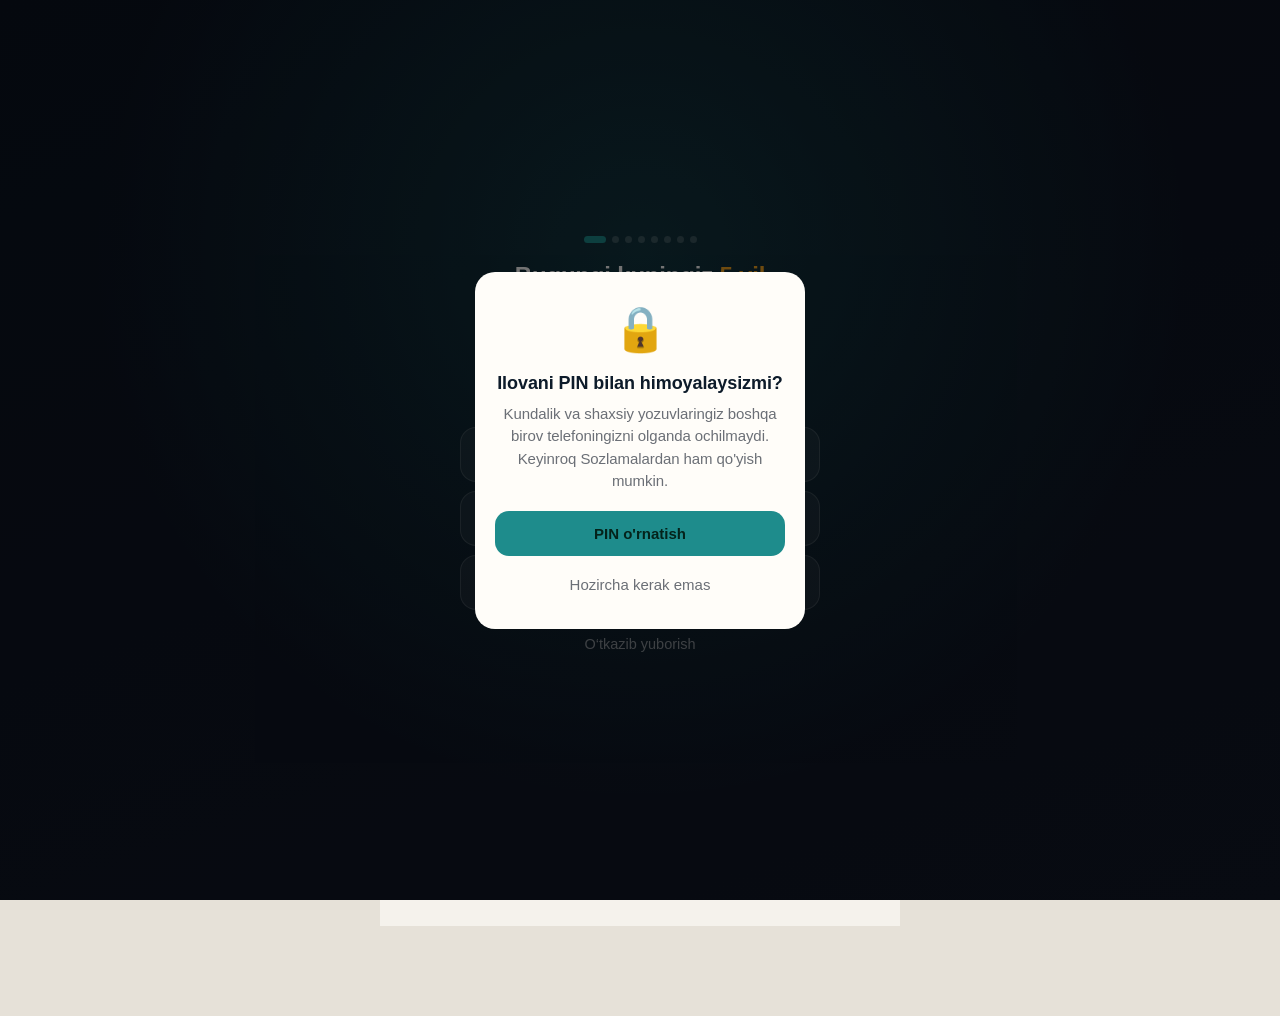
==== commit 0b7be6f4: "Add files via upload" ====
--- a/index.html
+++ b/index.html
@@ -1531,7 +1531,7 @@
     <div class="mhandle"></div>
     <div style="font-size:48px;margin:10px 0 4px">💧</div>
     <div class="mtitle">Suv Tracker</div>
-    <div style="font-size:15px;color:var(--t2);margin-bottom:20px">Kuniga 8 stakan (2 litr) tavsiya etiladi</div>
+    <div style="font-size:15px;color:var(--t2);margin-bottom:20px">Kuniga 12 stakan (3 litr) tavsiya etiladi</div>
     <div id="suv-cups" style="display:flex;flex-wrap:wrap;gap:12px;justify-content:center;margin-bottom:20px"></div>
     <div style="background:var(--bg);border-radius:14px;padding:14px;margin-bottom:16px">
       <div style="display:flex;justify-content:space-between;align-items:center;margin-bottom:8px">
@@ -1764,7 +1764,7 @@
         <button class="u-close-w" onclick="closeM('avatar-modal')">✕</button>
       </div>
     </div>
-    <div style="padding:20px">
+    <div style="padding:20px" id="av-body">
       <!-- Avatar ko'rsatish -->
       <div style="text-align:center;margin-bottom:20px">
         <div id="av-big" style="font-size:80px;margin-bottom:8px">🧑</div>
@@ -1912,7 +1912,7 @@
         <option value="">Yo&#39;q &mdash; qo&#39;lda belgilayman</option>
         <option value="namoz">Namoz &mdash; besh vaqt to&#39;liq bo&#39;lsa</option>
         <option value="sport">Sport &mdash; mashq yozilsa</option>
-        <option value="suv">Suv &mdash; 8 stakan to&#39;lsa</option>
+        <option value="suv">Suv &mdash; 12 stakan to&#39;lsa</option>
         <option value="kundalik">Kundalik &mdash; yozuv qo&#39;shilsa</option>
       </select>
       <div style="font-size:12.5px;color:var(--t2);line-height:1.5;margin-top:6px">Manba tanlansa, bu odat o&#39;sha bo&#39;limdan avtomatik belgilanadi &mdash; ikki marta belgilash shart emas.</div>
@@ -3333,7 +3333,7 @@
 
 var ILK_ODATLAR=[
   {nom:'Namoz o\'qish',      icon:'🕌', color:'linear-gradient(135deg,#DBBE24,#DB9725)', time:''},
-  {nom:'2 litr suv ichish',  icon:'💧', color:'linear-gradient(135deg,#4F86E2,#3268DE)', time:''},
+  {nom:'3 litr suv ichish',  icon:'💧', color:'linear-gradient(135deg,#4F86E2,#3268DE)', time:''},
   {nom:'20 bet kitob o\'qish', icon:'📚', color:'linear-gradient(135deg,#875DE5,#7F46E1)', time:'21:00'},
   {nom:'30 daqiqa yurish',   icon:'🚶', color:'linear-gradient(135deg,#1E8C8C,#166B6B)', time:'07:00'},
   {nom:'Erta turish',        icon:'🌅', color:'linear-gradient(135deg,#DB9725,#C9702A)', time:'05:30'},
@@ -5255,8 +5255,8 @@
   /* --- Suv --- */
   try{
     var sv = (S.g('i_suv')||{})[bugun]||0;
-    var st = Math.round(sv/250);
-    chiq.suv = [son(st,8), st>=8?'bajarildi':(st>0?'':'kutmoqda'), Math.min(1,st/8)];
+    var st = Math.round(sv/SUV_STAKAN);
+    chiq.suv = [son(st,SUV_SONI), st>=SUV_SONI?'bajarildi':(st>0?'':'kutmoqda'), Math.min(1,st/SUV_SONI)];
   }catch(e){}
 
   /* --- Kayfiyat --- */
@@ -5548,7 +5548,7 @@
   f.push('Odatlar: '+bajO.length+'/'+od.length+(bajO.length?' (bajarildi: '+bajO.slice(0,5).join(', ')+')':'')+(qolO.length?'; qoldi: '+qolO.slice(0,5).join(', '):''));
   if(rj.length) f.push('Reja: '+bajR.length+'/'+rj.length+(qolR.length?'; bajarilmadi: '+qolR.slice(0,5).map(function(r){return r.name+' ('+(r.start||'')+')';}).join(', '):''));
   f.push('Namoz: '+nz+'/6');
-  try{ var sv=(S.g('i_suv')||{})[k]||0; if(sv) f.push('Suv: '+Math.round(sv/250)+'/8 stakan'); }catch(e){}
+  try{ var sv=(S.g('i_suv')||{})[k]||0; if(sv) f.push('Suv: '+Math.round(sv/SUV_STAKAN)+'/'+SUV_SONI+' stakan'); }catch(e){}
   try{ var md=(S.g('i_mood')||{})[k]; if(md) f.push('Kayfiyat: '+(md.label||'')+' ('+md.val+'/5)'+(md.note?' — izoh: '+String(md.note).slice(0,80):'')); }catch(e){}
   try{ var uy=getUyquData().filter(function(u){return u.sana===k;})[0]; if(uy) f.push('Uyqu: '+uy.soat+' soat'); }catch(e){}
   try{ var st=0; od.forEach(function(o){ if((o.streak||0)>st) st=o.streak||0; }); if(st) f.push('Eng uzun zanjir: '+st+' kun'); }catch(e){}
@@ -6011,6 +6011,23 @@
    jami kun soni oshmaydi, faqat zanjir uzilmaydi.
    ================================================================== */
 var DAM_LIMIT = 2;          /* oyiga, har odatga */
+/* ==================================================================
+   HAFTADA BITTA DAM KUNI                            27.09.2026
+   Har odam charchaydi. Haftada bir kun — o'zi tanlagan kun —
+   odat so'ralmaydi va zanjir uzilmaydi. Oylik DAM_LIMIT sarflanmaydi.
+   Saqlash: i_dam_hafta = 0..6 (yakshanba=0) yoki -1 (yo'q).
+   ================================================================== */
+var DAM_HAFTA_NOM = ['Yakshanba','Dushanba','Seshanba','Chorshanba','Payshanba','Juma','Shanba'];
+function damHaftaOl(){ var v = S.g('i_dam_hafta'); v = (v===null||v===undefined) ? -1 : +v; return (v>=0 && v<=6) ? v : -1; }
+function damHaftaYoz(v){ S.s('i_dam_hafta', (v>=0 && v<=6) ? +v : -1); }
+/* Toza yadro (test qilinadi) */
+function _damKunmi(sana, kod){
+  if(kod===null || kod===undefined || kod<0) return false;
+  var d = new Date(String(sana)+'T12:00:00');
+  if(isNaN(d.getTime())) return false;
+  return d.getDay() === +kod;
+}
+function damBugunmi(){ return _damKunmi(bugunKun(), damHaftaOl()); }
 var BOSQICHLAR = [7, 30, 100, 365];
 
 function _kunOldin(kunStr, necha){
@@ -6042,6 +6059,9 @@
     if (i === 0) { i++; continue; }
 
     if (o.dam[k]) { i++; continue; }          /* allaqachon dam kuni (true — oylik limitdan, 'yengil' — yengil kundan) */
+
+    /* 27.09.2026: foydalanuvchi tanlagan haftalik dam kuni — zanjir uzilmaydi */
+    if (_damKunmi(k, damHaftaOl())) { i++; continue; }
 
     var oyK = k.slice(0,7);
     if (damIshlatilgan(oyK) < DAM_LIMIT && streak > 0) {
@@ -6063,6 +6083,8 @@
 /* Hamma odatning ketma-ketligini yangilaydi va yangi
    bosqichga yetganini xabar qiladi. */
 function odatStreakYangila(xabarBer){
+  try{ setTimeout(zanjirDarajaTekshir, 600); }catch(e){}
+  try{ if(typeof eslatmaSinx==='function') eslatmaSinx(false); }catch(e){}
   var od = state.odatlar || [], ozgardi = false, yangiBosqich = [];
   od.forEach(function(o){
     if (streakHisobla(o)) ozgardi = true;
@@ -6253,7 +6275,52 @@
     '<div class="u-t13">'+(b?'Faqat yadro odatlar. Qolganlari kechirildi.':'Faqat yadro odatlar so\u2018raladi, zanjir uzilmaydi \u00B7 oyda '+(YENGIL_LIMIT-yengilOyda())+' ta qoldi')+'</div></div>'+
     (b?'':'<button onclick="yengilKunOch()" class="btn btn-out" style="padding:6px 10px;font-size:12.5px">Yengil kun</button>')+
     '<button onclick="yadroTanla()" title="Yadro odatlar" style="width:28px;height:28px;border:none;border-radius:8px;background:var(--bg);color:var(--t2);cursor:pointer">\u2699\uFE0F</button>'+
+  '</div>'+ damStrip();
+}
+/* Haftalik dam kuni chizig'i */
+function damStrip(){
+  var kod = damHaftaOl(), bugun = damBugunmi();
+  return '<div style="display:flex;align-items:center;gap:10px;padding:10px 14px;margin-bottom:12px;border-radius:14px;background:'+(bugun?'rgba(219,151,37,.12)':'var(--card)')+';border:1px solid '+(bugun?'rgba(219,151,37,.34)':'var(--bd)')+'">'+
+    '<span style="font-size:20px">\uD83D\uDECC</span>'+
+    '<div class="u-f1"><div style="font-size:14px;font-weight:700">'+(bugun?'Bugun dam kuni':'Haftalik dam kuni')+'</div>'+
+    '<div class="u-t13">'+(kod<0
+        ? 'Haftada bir kun tanlang \u2014 o\u2018sha kuni odat so\u2018ralmaydi, zanjir uzilmaydi'
+        : DAM_HAFTA_NOM[kod]+(bugun?' \u2014 dam oling, zanjir uzilmaydi':' \u2014 har hafta shu kuni dam'))+'</div></div>'+
+    '<button onclick="damKunTanla()" class="btn btn-out" style="padding:6px 10px;font-size:12.5px">'+(kod<0?'Tanlash':'O\u2018zgartirish')+'</button>'+
   '</div>';
+}
+function damKunTanla(){
+  var joriy = damHaftaOl();
+  var d = document.createElement('div');
+  d.style.cssText = 'position:fixed;inset:0;z-index:99990;background:rgba(0,0,0,.55);display:flex;align-items:flex-end;justify-content:center';
+  d.innerHTML = '<div style="width:100%;max-width:520px;background:var(--card);border-radius:22px 22px 0 0;padding:20px 18px 26px">'+
+    '<div style="font-size:18px;font-weight:800;margin-bottom:4px">\uD83D\uDECC Dam kuni</div>'+
+    '<div class="u-t13" style="margin-bottom:14px">Tanlagan kuningizda odat so\u2018ralmaydi va zanjir uzilmaydi. Xohlasangiz baribir belgilashingiz mumkin.</div>'+
+    '<div id="dam-royxat" style="display:grid;grid-template-columns:1fr 1fr;gap:8px"></div>'+
+    '<button id="dam-yopish" class="btn btn-out btn-block" style="margin-top:14px">Yopish</button>'+
+  '</div>';
+  document.body.appendChild(d);
+  var r = d.querySelector('#dam-royxat'), h = '';
+  for(var i=0;i<7;i++){
+    h += '<button data-k="'+i+'" class="dam-k" style="padding:13px 10px;border-radius:14px;border:1.5px solid '+(joriy===i?'var(--g)':'var(--bd)')+';background:'+(joriy===i?'rgba(30,140,140,.12)':'var(--bg)')+';color:var(--text);font-size:14.5px;font-weight:700;font-family:inherit;cursor:pointer">'+DAM_HAFTA_NOM[i]+'</button>';
+  }
+  h += '<button data-k="-1" class="dam-k" style="grid-column:1/-1;padding:12px 10px;border-radius:14px;border:1.5px solid '+(joriy<0?'var(--g)':'var(--bd)')+';background:var(--bg);color:var(--t2);font-size:14px;font-weight:700;font-family:inherit;cursor:pointer">Dam kuni kerak emas</button>';
+  r.innerHTML = h;
+  Array.prototype.forEach.call(d.querySelectorAll('.dam-k'), function(b){
+    b.onclick = function(){
+      var k = +b.getAttribute('data-k');
+      damHaftaYoz(k);
+      try{ odatStreakYangila(false); S.s('i_odatlar', state.odatlar); }catch(e){}
+      d.remove();
+      try{ renderOdat(); renderBosh(); }catch(e){}
+      try{ hodisaYubor('dam_kuni'); }catch(e){}
+      try{ if(typeof eslatmaSinx==='function') eslatmaSinx(true); }catch(e){}
+      showNotif(k<0 ? '\uD83D\uDECC Dam kuni olib tashlandi' : '\uD83D\uDECC Dam kuni: '+DAM_HAFTA_NOM[k],
+                k<0 ? 'Endi har kuni odat so\u2018raladi.' : 'Har '+DAM_HAFTA_NOM[k]+' odat so\u2018ralmaydi, zanjir uzilmaydi.');
+    };
+  });
+  d.querySelector('#dam-yopish').onclick = function(){ d.remove(); };
+  d.onclick = function(e){ if(e.target===d) d.remove(); };
 }
 function toggleOdat(id){
   const today=bugunKun();
@@ -6393,7 +6460,10 @@
   if(oldingi){
     var farq = Math.round((new Date(kun+'T12:00:00') - new Date(oldingi+'T12:00:00'))/86400000);
     /* 15.09.2026: haftalik maqsad yozuvlari (hm) ko'chmaydi — ular taqsimlashdan keladi */
-    if(farq <= 7) yangi = _rejaNusxa(b[oldingi].filter(function(r){ return !r.hm; }));
+    if(farq <= 7) yangi = _rejaNusxa(b[oldingi].filter(function(r){
+      /* hm — haftalik maqsad, bir — faqat o'sha kunga tegishli (AI reja, bir martalik ish) */
+      return !r.hm && !r.bir;
+    }));
   }
   shablon.forEach(function(sh){
     var bor = yangi.some(function(r){ return r.name===sh.name && r.start===sh.start; });
@@ -6789,7 +6859,7 @@
 
 var TAKLIF_ODAT = [
   {nom:'Namoz o\'qish',           icon:'🕌', color:'linear-gradient(135deg,#DBBE24,#DB9725)', time:''},
-  {nom:'2 litr suv ichish',      icon:'💧', color:'linear-gradient(135deg,#4F86E2,#3268DE)', time:''},
+  {nom:'3 litr suv ichish',      icon:'💧', color:'linear-gradient(135deg,#4F86E2,#3268DE)', time:''},
   {nom:'Erta turish',            icon:'🌅', color:'linear-gradient(135deg,#DB9725,#C9702A)', time:'05:30'},
   {nom:'Erta yotish',            icon:'🌙', color:'linear-gradient(135deg,#64748B,#475569)', time:'23:00'},
   {nom:'20 bet kitob o\'qish',    icon:'📚', color:'linear-gradient(135deg,#875DE5,#7F46E1)', time:'21:00'},
@@ -7078,7 +7148,7 @@
     list.innerHTML=takrorBanner('reja')+'<div class="empty">📅<br><br>Bugun reja yo\'q<br>'+(state.reja.shablon.length?'<button onclick="applyToday()" class="btn btn-g" style="margin-top:12px">📋 Shablonni qo\'llash</button>':'<small>Bugun tugaydigan ishlarni yozing &mdash;<br>bankka borish, qo\'ng\'iroq, uchrashuv.<br>Yozganingiz ertaga ham o\'z-o\'zidan turadi.</small>')+'</div>';
     return;
   }
-  list.innerHTML=takrorBanner('reja')+items.map(r=>{
+  list.innerHTML=takrorBanner('reja')+rejaShablonStrip()+items.map(r=>{
     var rParts=r.start.split(':');var sh=Number(rParts[0]),sm=Number(rParts[1]),sM=sh*60+sm;
     var ep=(r.end||r.start).split(':');var eh=Number(ep[0]),em=Number(ep[1]),eM=eh*60+em;
     const isNow=!r.done&&nowM>=sM&&nowM<eM;
@@ -8560,8 +8630,8 @@
 
   /* --- Suv --- */
   try{
-    var sv = Math.round(((S.g('i_suv')||{})[bugun]||0)/250);
-    if(sv) qildim.push(['\uD83D\uDCA7', sv+' stakan suv'+(sv>=8?' \u2014 to\'liq':'')]);
+    var sv = Math.round(((S.g('i_suv')||{})[bugun]||0)/SUV_STAKAN);
+    if(sv) qildim.push(['\uD83D\uDCA7', sv+' stakan suv'+(sv>=SUV_SONI?' \u2014 to\'liq':'')]);
     else qoldi.push(['\uD83D\uDCA7','suv hisobga olinmadi']);
   }catch(e){}
 
@@ -8644,7 +8714,7 @@
     o.odatJami = od.length;
     o.odat = od.filter(function(x){return x.hist&&x.hist[kun];}).length;
   }catch(e){}
-  try{ o.suv = Math.round(((S.g('i_suv')||{})[kun]||0)/250); }catch(e){}
+  try{ o.suv = Math.round(((S.g('i_suv')||{})[kun]||0)/SUV_STAKAN); }catch(e){}
   try{
     var sp = S.g('i_sport')||{};
     o.sport = !!(sp.bugun && sp.bugun[kun] && sp.bugun[kun].length);
@@ -8818,7 +8888,7 @@
 
     try{ k.namoz += Object.keys((state.din&&state.din.namoz&&state.din.namoz[kun])||{}).length; }catch(e){}
     try{ var sp=S.g('i_sport')||{}; if(sp.bugun&&sp.bugun[kun]&&sp.bugun[kun].length) k.sport++; }catch(e){}
-    try{ if(Math.round(((S.g('i_suv')||{})[kun]||0)/250)>=8) k.suvKun++; }catch(e){}
+    try{ if(Math.round(((S.g('i_suv')||{})[kun]||0)/SUV_STAKAN)>=SUV_SONI) k.suvKun++; }catch(e){}
     try{ k.kundalik += getJurnalData().filter(function(j){return String(j.date||'').slice(0,10)===kun;}).length; }catch(e){}
 
     if(od.length && b > k.engB){ k.engB = b; k.eng = kun; }
@@ -9040,6 +9110,51 @@
   var R1=_rejaKunYangi(RB,RS,'2026-09-14');
   t('reja kechagi ko\'chdi', R1.map(function(r){return r.name;}), ['Bank','Sport','Namoz']);
   t('reja hammasi bajarilmagan', R1.every(function(r){return r.done===false;}), true);
+  /* 27.09.2026: bir kunlik (AI) reja ertaga ko'chmaydi */
+  var RB2={'2026-09-13':[{id:1,name:'Bank',start:'09:00'},{id:2,name:'AI ish',start:'10:00',bir:1}]};
+  t('bir kunlik reja ko\'chmaydi', _rejaKunYangi(RB2,[],'2026-09-14').map(function(r){return r.name;}), ['Bank']);
+  /* 27.09.2026: haftalik dam kuni */
+  t('dam kuni yakshanba', _damKunmi('2026-09-27', 0), true);       /* 27.09.2026 — yakshanba */
+  t('dam kuni mos emas', _damKunmi('2026-09-28', 0), false);
+  t('dam kuni o\'chirilgan', _damKunmi('2026-09-27', -1), false);
+  t('dam kuni xato sana', _damKunmi('xxx', 0), false);
+  /* 27.09.2026: zanjir darajalari */
+  t('daraja 0 kun', _zanjirDaraja(0).nom, 'Boshlovchi');
+  t('daraja 6 kun', _zanjirDaraja(6).nom, 'Qadam tashlagan');
+  t('daraja 7 kun', _zanjirDaraja(7).nom, 'So\u2018z bergan');
+  t('daraja 66 kun', _zanjirDaraja(66).nom, 'Odat egasi');
+  t('daraja 5000 kun', _zanjirDaraja(5000).nom, 'Ming kunlik');
+  t('keyingi daraja 7 dan', _zanjirKeyingi(7).kun, 21);
+  t('keyingi daraja yo\'q', _zanjirKeyingi(1000), null);
+  /* 27.09.2026: ortiqcha zaxira nusxalari */
+  t('zaxira bitta — tegilmaydi', _zaxiraOchiriladi([{k:'zaxira_oxirgi',ts:'2026-09-20'}]), []);
+  t('zaxira eskisi o\'chadi', _zaxiraOchiriladi([
+      {k:'zaxira_1', ts:'2026-09-10'},
+      {k:'zaxira_oxirgi', ts:'2026-09-25'},
+      {k:'zaxira_2', ts:'2026-09-01'}
+    ]), ['zaxira_1','zaxira_2']);
+  t('zaxira sanasi yo\'q', _zaxiraOchiriladi([{k:'zaxira_1',ts:''},{k:'zaxira_2',ts:''}]).length, 1);
+  /* 27.09.2026: kunlik jadval (shablon) */
+  var SH1=_shablonYadro([{name:'Bank',start:'09:00',end:'10:00',icon:'\uD83C\uDFE6'},
+                         {name:'Bank',start:'09:00'},
+                         {name:'Peshin',start:'13:00',namoz:1},
+                         {name:'Sport',time:'18:00'}]);
+  t('shablon takrorsiz', SH1.map(function(x){return x.name;}), ['Bank','Sport']);
+  t('shablon namozsiz', SH1.some(function(x){return x.name==='Peshin';}), false);
+  t('shablon vaqti time dan', SH1[1].start, '18:00');
+  t('shablon bajarilmagan', SH1.every(function(x){return x.done===false;}), true);
+  /* 30.09.2026: push eslatma ro'yxati */
+  var ER = _eslatmaRoyxat(
+    [{id:1,name:'Yugurish',icon:'\uD83C\uDFC3',time:'07:00'},
+     {id:2,name:'Vaqtsiz',icon:'\u2B50',time:''}],
+    [{id:9,name:'Bank',start:'09:00',icon:'\uD83C\uDFE6'},
+     {id:10,name:'Peshin',start:'13:00',namoz:1}],
+    0);
+  t('eslatma faqat vaqtlilar', ER.map(function(x){return x.nom;}), ['Yugurish','Bank']);
+  t('eslatma dam kunisiz', ER[0].kunlar, '123456');
+  t('eslatma turi', ER[1].tur, 'reja');
+  t('eslatma dam yo\'q', _eslatmaRoyxat([{id:1,name:'A',time:'06:00'}],[],-1)[0].kunlar, '0123456');
+  t('eslatma b64 bayt', _b64Bayt('AQID').length, 3);
   /* 22.09.2026: mashq videosi */
   (function(){
     var d=document.createElement('div'); d.id='sinov-video-joy'; document.body.appendChild(d);
@@ -9437,9 +9552,9 @@
 
     /* Suv */
     try{
-      var svB = Math.round(((S.g('i_suv')||{})[bugun]||0)/250);
+      var svB = Math.round(((S.g('i_suv')||{})[bugun]||0)/SUV_STAKAN);
       if(svB < 8){
-        yopish += '<div style="font-size:13px;color:var(--t2);margin:14px 0 8px;font-weight:700">Suv \u00b7 '+svB+'/8</div>' +
+        yopish += '<div style="font-size:13px;color:var(--t2);margin:14px 0 8px;font-weight:700">Suv \u00b7 '+svB+'/'+SUV_SONI+'</div>' +
           '<button onclick="_kunSuv()" style="width:100%;padding:12px;border:1px solid var(--bd);'+
           'border-radius:var(--r-sm);background:var(--bg);font-size:14.5px;font-weight:700;'+
           'font-family:inherit;color:var(--text);cursor:pointer">\uD83D\uDCA7 Bir stakan qo\'shish</button>';
@@ -9811,7 +9926,7 @@
    Ishlatilgan ma'lumotni hech qachon o'z-o'zidan o'chirmaymiz.
    ================================================================== */
 var ESKI_SEED = [
-  'Ertalab yugurish - 30 min', 'Bomdodga turish', 'Suv ichish - 2 litr',
+  'Ertalab yugurish - 30 min', 'Bomdodga turish', 'Suv ichish - 3 litr',
   "Kitob o'qish", "IELTS bilan shug'ullanish", 'Arab tili', 'Zalga chiqish'
 ];
 
@@ -11490,9 +11605,8 @@
   S.s('i_ball',newBall);
   var newDaraja=getDaraja(newBall);
   if(oldDaraja.nom!==newDaraja.nom){
-    setTimeout(function(){
-      showDarajaModal(newDaraja);
-    },500);
+    /* 27.09.2026: ball darajasi endi tabrik chiqarmaydi —
+       tabrik zanjir darajasiga o'tdi (zanjirDarajaTekshir). */
   }
   updateBallUI();
   return newBall;
@@ -11519,6 +11633,20 @@
   if(dc)dc.style.color=daraja.rang;
 }
 
+/* Zanjir darajasi oshganini kuzatadi va bir marta tabriklaydi */
+function zanjirDarajaTekshir(){
+  try{
+    var h = _zanjirHolat();
+    var d = _zanjirDaraja(h.joriy);
+    var oxirgi = S.g('i_zanjir_daraja');
+    if(oxirgi === d.nom) return;
+    S.s('i_zanjir_daraja', d.nom);
+    if(oxirgi === null || oxirgi === undefined) return;    /* birinchi marta — tabrik yo'q */
+    if(d.kun <= 0) return;                                  /* zanjir uzilgan — tabrik emas */
+    showDarajaModal(d);
+    try{ hodisaYubor('zanjir_daraja'); }catch(e){}
+  }catch(e){ console.warn('zanjirDarajaTekshir', e); }
+}
 function showDarajaModal(daraja){
   konfetti();
   var existing=document.getElementById('daraja-popup');
@@ -11529,7 +11657,8 @@
   el.innerHTML='<div style="background:var(--card);border-radius:24px;padding:32px 24px;text-align:center;max-width:280px;animation:popIn .4s ease">'+
     '<div style="font-size:60px;margin-bottom:12px">'+daraja.emoji+'</div>'+
     '<div style="font-size:15px;color:var(--t2);margin-bottom:4px">Yangi daraja!</div>'+
-    '<div style="font-size:22px;font-weight:800;color:'+daraja.rang+';margin-bottom:16px">'+daraja.nom+'</div>'+
+    '<div style="font-size:22px;font-weight:800;color:'+daraja.rang+';margin-bottom:8px">'+daraja.nom+'</div>'+
+    (daraja.izoh?'<div style="font-size:14.5px;line-height:1.55;color:var(--t2);margin-bottom:16px">'+daraja.izoh+'</div>':'<div style="height:8px"></div>')+
     '<button onclick="this.parentElement.parentElement.remove()" style="background:var(--g);color:#fff;border:none;border-radius:14px;padding:12px 32px;font-size:15px;font-weight:700;cursor:pointer">Zo\'r! 🎉</button>'+
   '</div>';
   document.body.appendChild(el);
@@ -11863,6 +11992,8 @@
 }
 function checkStreakSaveWarning(){
   var now = new Date();
+  /* 27.09.2026: dam kunida qistalmaydi — dam kuni dam kuni bo'lsin */
+  try{ if(damBugunmi()) return; }catch(e){}
   /* 21:00 dan 21:20 gacha \u2014 aniq daqiqa talab qilinsa, ilova
      o'sha daqiqada ochiq bo'lmasa ogohlantirish yo'qolardi. */
   if(now.getHours() !== 21 || now.getMinutes() > 20) return;
@@ -13143,6 +13274,10 @@
 // ════════════════════════════════════════════
 // 💧 SUV TRACKER
 // ════════════════════════════════════════════
+/* 27.09.2026: kunlik suv me'yori 2 litrdan 3 litrga ko'tarildi.
+   Bir stakan 250 ml — demak 12 stakan. Raqamlar bir joyda turadi. */
+var SUV_MAQSAD = 3000, SUV_STAKAN = 250;
+var SUV_SONI = Math.round(SUV_MAQSAD / SUV_STAKAN);
 function openSuvModal(){
   renderSuvModal();
   openM('suv-modal');
@@ -13152,25 +13287,25 @@
   var today=bugunKun();
   var suvData=S.g('i_suv')||{};
   var ml=suvData[today]||0;
-  var goal=2000;
+  var goal=SUV_MAQSAD;
   var cups=document.getElementById('suv-cups');
   var bar=document.getElementById('suv-bar');
   var mlEl=document.getElementById('suv-ml');
   var suvBoshLbl=null;
   if(cups){
-    var filled=Math.min(8,Math.round(ml/250));
+    var filled=Math.min(SUV_SONI,Math.round(ml/SUV_STAKAN));
     cups.innerHTML='';
-    for(var i=0;i<8;i++){
+    for(var i=0;i<SUV_SONI;i++){
       var div=document.createElement('div');
-      div.style.cssText='font-size:36px;cursor:pointer;transition:all .2s;opacity:'+(i<filled?'1':'.25');
+      div.style.cssText='font-size:32px;cursor:pointer;transition:all .2s;opacity:'+(i<filled?'1':'.25');
       div.textContent='💧';
-      div.onclick=(function(idx){return function(){addSuv(idx<filled?-250:250);};})(i);
+      div.onclick=(function(idx){return function(){addSuv(idx<filled?-SUV_STAKAN:SUV_STAKAN);};})(i);
       cups.appendChild(div);
     }
   }
   if(bar) bar.style.width=Math.min(100,ml/goal*100)+'%';
   if(mlEl) mlEl.textContent=ml+'ml / '+goal+'ml';
-  if(suvBoshLbl) suvBoshLbl.textContent=Math.round(ml/250)+'/8 💧';
+  if(suvBoshLbl) suvBoshLbl.textContent=Math.round(ml/SUV_STAKAN)+'/'+SUV_SONI+' 💧';
 }
 
 function addSuv(ml){
@@ -13179,8 +13314,8 @@
   suvData[today]=Math.max(0,(suvData[today]||0)+ml);
   S.s('i_suv',suvData);
   renderSuvModal();
-  if(ml>0&&suvData[today]>=2000&&suvData[today]-ml<2000){
-    showNotif('🎉 Barakalla!','2 litr suv ichdingiz!');
+  if(ml>0&&suvData[today]>=SUV_MAQSAD&&suvData[today]-ml<SUV_MAQSAD){
+    showNotif('🎉 Barakalla!','3 litr suv ichdingiz!');
     addBall(10,'Suv maqsadi');
   }
 }
@@ -14023,10 +14158,12 @@
 function requestNotif(){
   if(typeof Notification==='undefined'){ showNotif('\u26A0\uFE0F',"Qurilma bildirishnomani qo'llamaydi"); return; }
   if(S.g('i_notif_on')===true && Notification.permission==='granted'){
-    S.s('i_notif_on', false); updateNotifDesc(); showNotif('\uD83D\uDD15',"Bildirishnoma o'chirildi"); return;
+    S.s('i_notif_on', false); updateNotifDesc(); try{ pushObunaBekor(); }catch(e){} showNotif('\uD83D\uDD15',"Bildirishnoma o'chirildi"); return;
   }
   Notification.requestPermission().then(function(p){
-    if(p==='granted'){ S.s('i_notif_on',true); showNotif('\u2705','Bildirishnoma yoqildi'); try{ new Notification('Intizom',{body:'Bildirishnomalar yoqildi \u2705'}); }catch(e){} }
+    if(p==='granted'){ S.s('i_notif_on',true); showNotif('\u2705','Bildirishnoma yoqildi'); try{ new Notification('Intizom',{body:'Bildirishnomalar yoqildi \u2705'}); }catch(e){}
+      /* 30.09.2026: serverdan keladigan eslatma uchun obuna */
+      try{ pushObunaOl().then(function(ok){ if(ok) eslatmaSinx(true); }); }catch(e){} }
     else { S.s('i_notif_on',false); showNotif('\u26A0\uFE0F','Ruxsat berilmadi'); }
     updateNotifDesc();
   });
@@ -14159,6 +14296,7 @@
       end: _daqQosh(boshi, 60),
       time: boshi,
       date: kun,
+      bir: 1,                 /* 27.09.2026: AI tuzgan reja faqat shu kunga — ertaga ko'chmaydi */
       icon: emoji || '🤖',
       color: '#1E8C8C',
       signal: -1
@@ -14168,28 +14306,188 @@
   }catch(e){ console.warn('_aiRejagaQosh', e); return false; }
 }
 
+/* AI jadvalini kunlik shablonga aylantiradi — shunda har kuni
+   o'z-o'zidan qo'yiladi, AI dan qayta so'rash shart emas. */
+function _aiShablonYoz(jadval){
+  try{
+    var o = rejaObyekt();
+    var sh = [];
+    (jadval || []).forEach(function(v){
+      var nom = String(v.emoji||'').trim();
+      nom = (nom ? nom+' ' : '') + String(v.vazifa||'').trim();
+      if(!nom) return;
+      var boshi = /^\d{1,2}:\d{2}$/.test(String(v.soat||'')) ? v.soat : '09:00';
+      if(sh.some(function(x){ return _nomTeng(x.name, nom) && x.start === boshi; })) return;
+      sh.push({ id: Date.now()+Math.random(), name: nom, text: nom, done:false,
+                start: boshi, end: _daqQosh(boshi, 60), time: boshi,
+                icon: v.emoji || '\uD83E\uDD16', color: '#1E8C8C', signal: -1 });
+    });
+    if(!sh.length) return 0;
+    o.shablon = sh;
+    /* bugungi AI yozuvlari endi "bir kunlik" emas — ular ham takrorlanadi */
+    var bugun = bugunKun();
+    (o.bugun[bugun] || []).forEach(function(r){ if(r && r.bir) delete r.bir; });
+    S.s('i_reja', o);
+    try{ state.reja = o; }catch(e){}
+    return sh.length;
+  }catch(e){ console.warn('_aiShablonYoz', e); return 0; }
+}
+
 function _aiRejaHammasiTugma(res){
   try{
     var el = document.getElementById('ai-reja-result');
     if(!el || !res || !res.jadval || !res.jadval.length) return;
+    if(document.getElementById('ai-reja-hammasi')) return;
+    var n = res.jadval.length;
+
+    function otkaz(){
+      var q = 0;
+      res.jadval.forEach(function(v){ if(_aiRejagaQosh(v.soat, v.emoji, v.vazifa, false)) q++; });
+      return q;
+    }
+
     var b = document.createElement('button');
     b.id = 'ai-reja-hammasi';
     b.className = 'btn btn-g btn-block';
     b.style.marginTop = '14px';
-    b.textContent = '📋 Hammasini rejaga o‘tkazish (' + res.jadval.length + ')';
+    b.textContent = '\uD83D\uDCCB Faqat bugunga o\u2018tkazish (' + n + ')';
     b.onclick = function(){
-      var n = 0;
-      res.jadval.forEach(function(v){
-        if(_aiRejagaQosh(v.soat, v.emoji, v.vazifa, false)) n++;
-      });
-      var qolgan = res.jadval.length - n;
-      showNotif('✅ O‘tkazildi',
-        n + ' ta ish rejaga qo‘shildi' + (qolgan ? ' · ' + qolgan + ' tasi allaqachon bor edi' : ''));
+      var q = otkaz(), qolgan = n - q;
+      showNotif('\u2705 O\u2018tkazildi',
+        q + ' ta ish bugungi rejaga qo\u2018shildi' + (qolgan ? ' \u00B7 ' + qolgan + ' tasi allaqachon bor edi' : '') +
+        '. Ertaga bu ishlar o\u2018z-o\u2018zidan chiqmaydi.');
       try{ closeM('ai-reja-modal'); }catch(e){}
       try{ gotoPage('reja', null); }catch(e){}
     };
     el.appendChild(b);
+
+    var b2 = document.createElement('button');
+    b2.id = 'ai-reja-har-kuni';
+    b2.className = 'btn btn-out btn-block';
+    b2.style.marginTop = '8px';
+    b2.textContent = '\uD83D\uDD01 Har kuni takrorlansin (' + n + ')';
+    b2.onclick = function(){
+      otkaz();
+      var m = _aiShablonYoz(res.jadval);
+      try{ renderReja(); renderBosh(); }catch(e){}
+      showNotif('\uD83D\uDD01 Kunlik jadval saqlandi',
+        m + ' ta ish har kuni ertalab o\u2018z-o\u2018zidan qo\u2018yiladi. O\u2018zgartirmoqchi bo\u2018lsangiz \u2014 yangi AI reja oling.');
+      try{ closeM('ai-reja-modal'); }catch(e){}
+      try{ gotoPage('reja', null); }catch(e){}
+    };
+    el.appendChild(b2);
+
+    var izoh = document.createElement('div');
+    izoh.style.cssText = 'font-size:13px;line-height:1.55;color:var(--t2);margin-top:8px;text-align:center';
+    izoh.textContent = 'Bir martalik kun uchun — birinchisi. Shu jadval bilan yashamoqchi bo‘lsangiz — ikkinchisi.';
+    el.appendChild(izoh);
   }catch(e){ console.warn('_aiRejaHammasiTugma', e); }
+}
+
+/* ==================================================================
+   DARAJA ENDI BALLGA EMAS, ZANJIRGA BOG'LIQ         27.09.2026
+   Ilgari daraja "ball" dan kelardi: 1517/2000 ball — odamga hech
+   narsa aytmaydigan raqam. Endi daraja — uzilmagan kunlar soni.
+   "30 kundan beri to'xtamadingiz" — buni odam his qiladi.
+   Ball yo'qolmadi: u pastda kichik qator bo'lib qoldi.
+   ================================================================== */
+var ZANJIR_DARAJA = [
+  {kun:0,    nom:'Boshlovchi',      emoji:'🌱', rang:'#94A3B8', izoh:'Birinchi kunni belgilang — zanjir shundan boshlanadi.'},
+  {kun:3,    nom:'Qadam tashlagan', emoji:'👣', rang:'#5B9BD5', izoh:'Uch kun. Ko‘p odam aynan shu yerda to‘xtaydi.'},
+  {kun:7,    nom:'So‘z bergan',     emoji:'🔷', rang:'#4F86E2', izoh:'Bir hafta. Endi bu tasodif emas.'},
+  {kun:21,   nom:'Sinovdan o‘tgan', emoji:'🔥', rang:'#DB9725', izoh:'Uch hafta. Tashlab yuborish endi og‘ir.'},
+  {kun:30,   nom:'So‘zida turgan',  emoji:'💪', rang:'#E07B39', izoh:'Bir oy. Buni ko‘pchilik uddalay olmaydi.'},
+  {kun:66,   nom:'Odat egasi',      emoji:'💎', rang:'#875DE5', izoh:'Ilm aytgan chegara. Endi buni siz emas — odatingiz bajaradi.'},
+  {kun:100,  nom:'Yuz kunlik',      emoji:'🏆', rang:'#E35199', izoh:'Yuz kun to‘xtamadingiz.'},
+  {kun:180,  nom:'Yarim yillik',    emoji:'🌟', rang:'#1E8C8C', izoh:'Olti oy. Bu endi xarakter.'},
+  {kun:365,  nom:'Bir yillik',      emoji:'👑', rang:'#DBBE24', izoh:'Bir yil. Kim bo‘lganingizni raqamning o‘zi aytib turibdi.'},
+  {kun:1000, nom:'Ming kunlik',     emoji:'⛰️', rang:'#0F766E', izoh:'Ming kun. Bunga yetganlar barmoq bilan sanarli.'}
+];
+/* Toza yadro (test qilinadi) */
+function _zanjirDaraja(kun){
+  kun = +kun || 0;
+  var d = ZANJIR_DARAJA[0];
+  for(var i=0;i<ZANJIR_DARAJA.length;i++){ if(kun >= ZANJIR_DARAJA[i].kun) d = ZANJIR_DARAJA[i]; }
+  return d;
+}
+function _zanjirKeyingi(kun){
+  kun = +kun || 0;
+  for(var i=0;i<ZANJIR_DARAJA.length;i++){ if(kun < ZANJIR_DARAJA[i].kun) return ZANJIR_DARAJA[i]; }
+  return null;
+}
+/* Eng uzun joriy zanjir va rekord */
+function _zanjirHolat(){
+  var od = [];
+  try{ od = state.odatlar || []; }catch(e){}
+  var joriy = 0, rekord = 0, nom = '';
+  od.forEach(function(o){
+    if((o.streak||0) > joriy){ joriy = o.streak||0; nom = o.name||''; }
+    if((o.rekord||0) > rekord) rekord = o.rekord||0;
+  });
+  if(rekord < joriy) rekord = joriy;
+  return {joriy:joriy, rekord:rekord, nom:nom};
+}
+/* Daraja qaysi kunda olingani (zanjir boshidan sanab) */
+function _darajaSana(joriy, darajaKun){
+  try{
+    if(!joriy || darajaKun <= 0) return '';
+    var orqaga = joriy - darajaKun;            /* necha kun oldin yetgan */
+    if(orqaga < 0) return '';
+    var d = new Date(bugunKun()+'T12:00:00');
+    d.setDate(d.getDate() - orqaga);
+    return sanaUz ? sanaUz(d) : kunKal(d);
+  }catch(e){ return ''; }
+}
+function _avatarChiz(){
+  var el = document.getElementById('av-body');
+  if(!el) return;
+  var h = _zanjirHolat();
+  var d = _zanjirDaraja(h.joriy), k = _zanjirKeyingi(h.joriy);
+  var pct = k ? Math.round((h.joriy - d.kun) / (k.kun - d.kun) * 100) : 100;
+  if(pct < 0) pct = 0; if(pct > 100) pct = 100;
+  var ball = 0; try{ ball = getBall(); }catch(e){}
+  var sana = _darajaSana(h.joriy, d.kun);
+
+  var html =
+    '<div style="text-align:center;margin-bottom:18px">'+
+      '<div style="font-size:74px;line-height:1;margin-bottom:6px">'+d.emoji+'</div>'+
+      '<div style="font-size:21px;font-weight:800;color:var(--text)">'+d.nom+'</div>'+
+      '<div style="font-size:14px;color:var(--t2);margin-top:4px">'+
+        (h.joriy ? '🔥 '+h.joriy+' kundan beri uzilmadi'+(h.nom?' — '+esc(h.nom):'') : 'Zanjir hali boshlanmagan')+
+      '</div>'+
+      (sana ? '<div style="font-size:13px;color:var(--t2);opacity:.75;margin-top:2px">Bu darajaga '+sana+' da yetdingiz</div>' : '')+
+      '<div style="font-size:14.5px;line-height:1.55;color:var(--t2);margin-top:10px;padding:0 6px">'+d.izoh+'</div>'+
+    '</div>'+
+    '<div style="background:var(--bg);border-radius:16px;padding:16px;margin-bottom:16px">'+
+      '<div style="display:flex;justify-content:space-between;margin-bottom:8px">'+
+        '<span class="u-t15">'+(k ? 'Keyingi daraja: '+k.nom : 'Eng yuqori daraja')+'</span>'+
+        '<span style="font-size:15px;font-weight:700;color:var(--g)">'+(k ? h.joriy+' / '+k.kun+' kun' : h.joriy+' kun')+'</span>'+
+      '</div>'+
+      '<div style="background:var(--bd);border-radius:6px;height:10px">'+
+        '<div style="background:linear-gradient(90deg,'+d.rang+','+d.rang+'99);height:10px;border-radius:6px;width:'+pct+'%;transition:width .5s"></div>'+
+      '</div>'+
+      (k ? '<div style="font-size:13.5px;color:var(--t2);margin-top:8px">'+(k.kun-h.joriy)+' kun qoldi — kuniga bitta belgilash yetadi.</div>' : '')+
+    '</div>'+
+    '<div style="font-size:15px;font-weight:700;color:var(--t2);margin-bottom:10px">📈 ZANJIR YO‘LI</div>'+
+    '<div style="display:flex;flex-direction:column;gap:6px">'+
+      ZANJIR_DARAJA.map(function(l){
+        var olingan = h.joriy >= l.kun, hozir = (l.kun === d.kun);
+        var rekOlingan = !olingan && h.rekord >= l.kun;
+        return '<div style="display:flex;align-items:center;gap:12px;padding:10px 12px;border-radius:12px;background:'+(hozir?l.rang+'18':'var(--bg)')+';border:1.5px solid '+(hozir?l.rang:'var(--bd)')+'">'+
+          '<div style="font-size:22px;opacity:'+(olingan?1:.35)+'">'+l.emoji+'</div>'+
+          '<div class="u-f1"><div style="font-size:15px;font-weight:700;color:'+(olingan?'var(--text)':'var(--t2)')+'">'+l.nom+'</div>'+
+          '<div class="u-t135">'+(l.kun===0?'boshlanish':l.kun+' kun uzluksiz')+(rekOlingan?' · ilgari yetgansiz':'')+'</div></div>'+
+          (hozir?'<div style="background:'+l.rang+';color:#fff;border-radius:8px;padding:2px 8px;font-size:12.5px;font-weight:700">HOZIR</div>'
+                : olingan?'<div style="color:var(--g);font-size:16px">✓</div>'
+                : '<div style="color:var(--bd);font-size:15px">🔒</div>')+
+        '</div>';
+      }).join('')+
+    '</div>'+
+    '<div style="margin-top:14px;padding:12px 14px;border-radius:14px;background:var(--bg);font-size:13.5px;line-height:1.6;color:var(--t2)">'+
+      'Zanjir — eng uzun uzilmagan odatingiz. Rekordingiz: <b>'+h.rekord+' kun</b>. Umumiy ball: <b>'+ball+'</b>.'+
+      (function(){ try{ return damBugunmi() ? '<br>🛌 Bugun dam kuni — belgilamasangiz ham zanjir uzilmaydi.' : ''; }catch(e){ return ''; } })()+
+    '</div>';
+  el.innerHTML = html;
 }
 
 function _proModulTuzat(){
@@ -14223,6 +14521,12 @@
       yangi.__tez = 1;
       window.getFoodPhoto = yangi;
       console.log('Ratsion: taom suratlari offline belgilarga almashtirildi');
+    }
+    /* Avatar/daraja ekrani: ball o'rniga zanjir */
+    if(typeof window.renderAvatar === 'function' && !window.renderAvatar.__zanjir){
+      var yangiAv = function(){ try{ _avatarChiz(); }catch(e){ console.warn('_avatarChiz', e); } };
+      yangiAv.__zanjir = 1;
+      window.renderAvatar = yangiAv;
     }
   }catch(e){ console.warn('_proModulTuzat', e); }
 }
@@ -14714,6 +15018,130 @@
 })();
 
 /* ==================================================================
+   SERVERDAN KELADIGAN ESLATMA (WEB PUSH)            30.09.2026
+   Ilgari eslatma faqat ilova OCHIQ turganda ishlardi: sahifadagi
+   taymer har daqiqada tekshirib, new Notification() chiqarardi.
+   Ilova yopiq bo'lsa — hech narsa kelmasdi. Ya'ni "vaqti kelganda
+   eslatamiz" degan va'da bajarilmasdi.
+   Endi: telefon push xizmatiga obuna bo'ladi, obuna serverga
+   yoziladi, odat/reja vaqtlari ham serverga boradi. Supabase'dagi
+   cron har 5 daqiqada tekshirib, vaqti kelganini push qilib
+   yuboradi — ilova yopiq bo'lsa ham keladi.
+   ================================================================== */
+var VAPID_OCHIQ = 'BBsunCulPLSKNtyEhpE4kaG3VFf1aqpy9s8L1OziPL8uF8rSAy7tB7rFtVyp1PnSUNvXR62fDWoRakhfGcUOPQk';
+
+/* base64url → bayt massivi (subscribe shuni talab qiladi) */
+function _b64Bayt(s){
+  s = String(s||'').replace(/-/g,'+').replace(/_/g,'/');
+  while(s.length % 4) s += '=';
+  var bin = atob(s), a = new Uint8Array(bin.length);
+  for(var i=0;i<bin.length;i++) a[i] = bin.charCodeAt(i);
+  return a;
+}
+
+/* Telefonni push xizmatiga obuna qiladi va serverga yozadi */
+function pushObunaOl(){
+  try{
+    if(!('serviceWorker' in navigator) || !('PushManager' in window)){
+      console.log('push: qurilma qo\'llamaydi'); return Promise.resolve(false);
+    }
+    if(typeof Notification==='undefined' || Notification.permission!=='granted'){
+      return Promise.resolve(false);
+    }
+    return navigator.serviceWorker.ready.then(function(reg){
+      return reg.pushManager.getSubscription().then(function(bor){
+        if(bor) return bor;
+        return reg.pushManager.subscribe({
+          userVisibleOnly: true,
+          applicationServerKey: _b64Bayt(VAPID_OCHIQ)
+        });
+      });
+    }).then(function(sub){
+      if(!sub) return false;
+      var j = sub.toJSON();
+      if(!j || !j.keys) return false;
+      if(!window.BULUT || !window.BULUT.rpc){ return false; }
+      var tz = -(new Date().getTimezoneOffset());       /* daqiqada, UTC+5 → 300 */
+      var qur = '';
+      try{ qur = String(S.g('i_qurilma') || localStorage.getItem('i_qurilma') || ''); }catch(e){}
+      return window.BULUT.rpc('push_obuna_yoz', {
+        p_endpoint: j.endpoint,
+        p_p256dh: j.keys.p256dh,
+        p_auth: j.keys.auth,
+        p_qurilma: qur,
+        p_tz: tz
+      }).then(function(){
+        try{ S.s('i_push_obuna', 1); }catch(e){}
+        console.log('push: obuna saqlandi');
+        return true;
+      });
+    }).catch(function(e){ console.warn('pushObunaOl', e); return false; });
+  }catch(e){ console.warn('pushObunaOl', e); return Promise.resolve(false); }
+}
+
+function pushObunaBekor(){
+  try{
+    if(window.BULUT && window.BULUT.rpc) window.BULUT.rpc('push_ochir', {}).catch(function(){});
+    try{ S.s('i_push_obuna', 0); }catch(e){}
+    if(!('serviceWorker' in navigator)) return;
+    navigator.serviceWorker.ready.then(function(reg){
+      return reg.pushManager.getSubscription();
+    }).then(function(sub){ if(sub) sub.unsubscribe(); }).catch(function(){});
+  }catch(e){}
+}
+
+/* Toza yadro (test qilinadi): odat va rejadan eslatma ro'yxatini yasaydi.
+   dam — haftalik dam kuni kodi (0..6) yoki -1 */
+function _eslatmaRoyxat(odatlar, shablon, dam){
+  var r = [], kunlar = '';
+  for(var i=0;i<7;i++){ if(i !== dam) kunlar += String(i); }
+  (odatlar||[]).forEach(function(o){
+    if(!o || !o.time || !/^([01]\d|2[0-3]):[0-5]\d$/.test(o.time)) return;
+    r.push({ tur:'odat', kalit:String(o.id), nom:String(o.name||'Odat').slice(0,80),
+             emoji:String(o.icon||'\uD83D\uDD25'), soat:o.time, kunlar:kunlar });
+  });
+  (shablon||[]).forEach(function(x){
+    if(!x || !x.start || !/^([01]\d|2[0-3]):[0-5]\d$/.test(x.start)) return;
+    if(x.namoz) return;
+    r.push({ tur:'reja', kalit:String(x.id||x.name), nom:String(x.name||'Reja').slice(0,80),
+             emoji:String(x.icon||'\uD83D\uDCCB'), soat:x.start, kunlar:kunlar });
+  });
+  return r.slice(0, 60);
+}
+
+var _eslatmaSinxKutish = null;
+function eslatmaSinx(darhol){
+  try{
+    if(!window.BULUT || !window.BULUT.rpc) return;
+    if(typeof Notification==='undefined' || Notification.permission!=='granted') return;
+    if(_eslatmaSinxKutish) clearTimeout(_eslatmaSinxKutish);
+    _eslatmaSinxKutish = setTimeout(function(){
+      _eslatmaSinxKutish = null;
+      try{
+        var sh = [];
+        try{ sh = (rejaObyekt().shablon)||[]; }catch(e){}
+        var royxat = _eslatmaRoyxat(state.odatlar||[], sh, damHaftaOl());
+        var imzo = JSON.stringify(royxat);
+        if(!darhol && S.g('i_eslatma_imzo') === imzo) return;   /* o'zgarmagan */
+        window.BULUT.rpc('eslatma_yoz', { p_royxat: royxat }).then(function(){
+          try{ S.s('i_eslatma_imzo', imzo); }catch(e){}
+          console.log('eslatma: ' + royxat.length + ' ta vaqt serverga yozildi');
+        }).catch(function(e){ console.warn('eslatma_yoz', e); });
+      }catch(e){ console.warn('eslatmaSinx', e); }
+    }, darhol ? 200 : 2500);
+  }catch(e){}
+}
+
+/* Ilova ochilganda: obuna bor bo'lsa yangilab qo'yamiz */
+setTimeout(function(){
+  try{
+    if(typeof Notification!=='undefined' && Notification.permission==='granted'){
+      pushObunaOl().then(function(ok){ if(ok) eslatmaSinx(true); });
+    }
+  }catch(e){}
+}, 6000);
+
+/* ==================================================================
    XATO KUZATUVI VA O'LCHASH  —  05.09.2026
    Ilgari xato faqat konsolga chiqardi, ya'ni kimningdir telefonida
    ilova buzilsa hech kim bilmasdi. Endi bazaga yoziladi.
@@ -14797,7 +15225,8 @@
    Serverdan O'CHIRILMAYDI: bu faqat telefon xotirasini
    yengillashtiradi, bulutdagi to'liq tarix joyida qoladi.
    ================================================================== */
-var REJA_SAQLASH_KUN = 120;     /* shuncha kunlik to'liq reja qoladi */
+var REJA_SAQLASH_KUN = 45;      /* 27.09.2026: 120 kun ko'p edi — har kuni nusxa ko'chgani uchun
+                                   yozuvlar yuzlab bo'lib ketardi. 45 kunlik to'liq tarix yetadi. */
 var ARXIV_SAQLASH_KUN = 730;    /* qisqa yig'indi ikki yil turadi */
 
 /* Toza yadro — test qilinadi.
@@ -14850,6 +15279,56 @@
   }catch(e){ console.warn('rejaArxivla', e); return 0; }
 }
 setTimeout(function(){ try{ rejaArxivla(); }catch(e){} }, 5000);
+
+/* ==================================================================
+   ZAXIRA NUSXALARI: IKKITA EMAS, BITTA                27.09.2026
+   Telefonda "zaxira_oxirgi" va "zaxira_1" nomli ikkita to'liq nusxa
+   saqlanardi — har biri butun ma'lumot hajmicha. 572 KB xotiraning
+   392 KB'i shularga ketgan edi. Endi eng yangisi qoladi, qolgani
+   o'chiriladi (bulutdagi zaxira joyida turadi).
+   ================================================================== */
+function _zaxiraKalitlar(){
+  var r = [];
+  try{
+    for(var i=0;i<localStorage.length;i++){
+      var k = localStorage.key(i);
+      if(k && k.indexOf('zaxira') === 0) r.push(k);
+    }
+  }catch(e){}
+  return r;
+}
+/* Toza yadro (test qilinadi): qaysilarini o'chirish kerak.
+   ro'yxat = [{k:kalit, ts:'ISO sana'}] */
+function _zaxiraOchiriladi(royxat){
+  royxat = (royxat||[]).slice();
+  if(royxat.length <= 1) return [];
+  royxat.sort(function(a,b){
+    var x = String(a.ts||''), y = String(b.ts||'');
+    if(x !== y) return y > x ? 1 : -1;        /* yangisi birinchi */
+    return String(a.k).localeCompare(String(b.k));
+  });
+  return royxat.slice(1).map(function(x){ return x.k; });
+}
+function zaxiraTozala(){
+  try{
+    var kal = _zaxiraKalitlar();
+    if(kal.length <= 1) return 0;
+    var royxat = kal.map(function(k){
+      var ts = '';
+      try{ var o = JSON.parse(localStorage.getItem(k)||'{}'); ts = o && o.ts ? o.ts : ''; }catch(e){}
+      return {k:k, ts:ts};
+    });
+    var ochir = _zaxiraOchiriladi(royxat);
+    var bayt = 0;
+    ochir.forEach(function(k){
+      try{ bayt += (localStorage.getItem(k)||'').length; localStorage.removeItem(k); }catch(e){}
+    });
+    if(ochir.length) console.log('Zaxira tozalandi: '+ochir.length+' ta ortiqcha nusxa, ~'+Math.round(bayt/1024)+' KB bo\'shadi');
+    return ochir.length;
+  }catch(e){ console.warn('zaxiraTozala', e); return 0; }
+}
+setTimeout(function(){ try{ zaxiraTozala(); }catch(e){} }, 7000);
+try{ document.addEventListener('visibilitychange', function(){ if(!document.hidden) setTimeout(zaxiraTozala, 1500); }); }catch(e){}
 
 /* ==================================================================
    SHRIFT O'LCHAMI                                      22.09.2026
@@ -15418,7 +15897,7 @@
    buni tashqaridan aniqlab bo'lmasdi.
    ================================================================== */
 var ILOVA_VERSIYA = '103';
-var NASHR = '65';   /* qaysi fayl ishlayotganini bilish uchun */
+var NASHR = '66';   /* qaysi fayl ishlayotganini bilish uchun */
 
 /* ==================================================================
    SINXRON O'Z-O'ZINI TUZATADI                          17.09.2026
@@ -15672,6 +16151,69 @@
     });
   });
   return r;
+}
+
+/* ==================================================================
+   KUNLIK JADVAL (SHABLON) — O'ZI TUZADI            27.09.2026
+   AI dan olish shart emas: odam bugungi rejasini o'zi yozadi va
+   "har kuni takrorlansin" deydi. O'sha ro'yxat shablonga yoziladi,
+   ertaga ertalab o'z-o'zidan qo'yiladi.
+   ================================================================== */
+function rejaShablonBormi(){
+  try{ var o = rejaObyekt(); return !!(o.shablon && o.shablon.length); }catch(e){ return false; }
+}
+/* Toza yadro (test qilinadi): kunlik ro'yxatdan shablon yasaydi */
+function _shablonYadro(royxat){
+  var sh = [];
+  (royxat || []).forEach(function(r){
+    if(!r || !r.name || r.namoz) return;              /* namoz vaqtlari o'zi qo'yiladi */
+    var boshi = r.start || r.time || '09:00';
+    if(sh.some(function(x){ return x.name === r.name && x.start === boshi; })) return;
+    sh.push({ name:r.name, text:r.name, done:false, start:boshi,
+              end: r.end || boshi, time: boshi,
+              icon: r.icon || '\u2B50', color: r.color || '#1E8C8C',
+              signal: (typeof r.signal === 'number') ? r.signal : -1 });
+  });
+  return sh;
+}
+function rejaShablonSaqla(){
+  try{
+    var o = rejaObyekt(), bugun = bugunKun();
+    var sh = _shablonYadro(o.bugun[bugun] || []);
+    if(!sh.length){ showNotif('\u26A0\uFE0F','Avval bugungi rejani tuzing'); return; }
+    sh.forEach(function(x){ x.id = Date.now()+Math.random(); });
+    o.shablon = sh;
+    (o.bugun[bugun] || []).forEach(function(r){ if(r && r.bir) delete r.bir; });
+    S.s('i_reja', o);
+    try{ state.reja = o; }catch(e){}
+    try{ renderReja(); renderBosh(); }catch(e){}
+    try{ hodisaYubor('reja_shablon'); }catch(e){}
+    try{ if(typeof eslatmaSinx==='function') eslatmaSinx(true); }catch(e){}
+    showNotif('\uD83D\uDD01 Kunlik jadval saqlandi', sh.length+' ta ish har kuni ertalab o\u2018z-o\u2018zidan qo\u2018yiladi.');
+  }catch(e){ console.warn('rejaShablonSaqla', e); }
+}
+function rejaShablonOchir(){
+  try{
+    var o = rejaObyekt();
+    o.shablon = [];
+    S.s('i_reja', o);
+    try{ state.reja = o; }catch(e){}
+    try{ renderReja(); }catch(e){}
+    showNotif('\uD83D\uDD01 Kunlik jadval o\u2018chirildi','Ertadan boshlab rejani o\u2018zingiz tuzasiz.');
+  }catch(e){ console.warn('rejaShablonOchir', e); }
+}
+function rejaShablonStrip(){
+  var bor = rejaShablonBormi();
+  var soni = 0;
+  try{ soni = (rejaObyekt().shablon||[]).length; }catch(e){}
+  return '<div style="display:flex;align-items:center;gap:10px;padding:10px 14px;margin-bottom:12px;border-radius:14px;background:'+(bor?'rgba(30,140,140,.10)':'var(--card)')+';border:1px solid '+(bor?'rgba(30,140,140,.3)':'var(--bd)')+'">'+
+    '<span style="font-size:19px">\uD83D\uDD01</span>'+
+    '<div class="u-f1"><div style="font-size:14px;font-weight:700">'+(bor?'Kunlik jadval yoqilgan':'Shu jadval har kuni takrorlansinmi?')+'</div>'+
+    '<div class="u-t13">'+(bor? soni+' ta ish har kuni ertalab o\u2018z-o\u2018zidan qo\u2018yiladi'
+                              : 'Bugungi rejangiz saqlanadi va ertaga o\u2018zi qo\u2018yiladi')+'</div></div>'+
+    (bor? '<button onclick="rejaShablonOchir()" class="btn btn-out" style="padding:6px 10px;font-size:12.5px">O\u2018chirish</button>'
+        : '<button onclick="rejaShablonSaqla()" class="btn btn-out" style="padding:6px 10px;font-size:12.5px">Saqlash</button>')+
+  '</div>';
 }
 
 function rejaQosh(item){
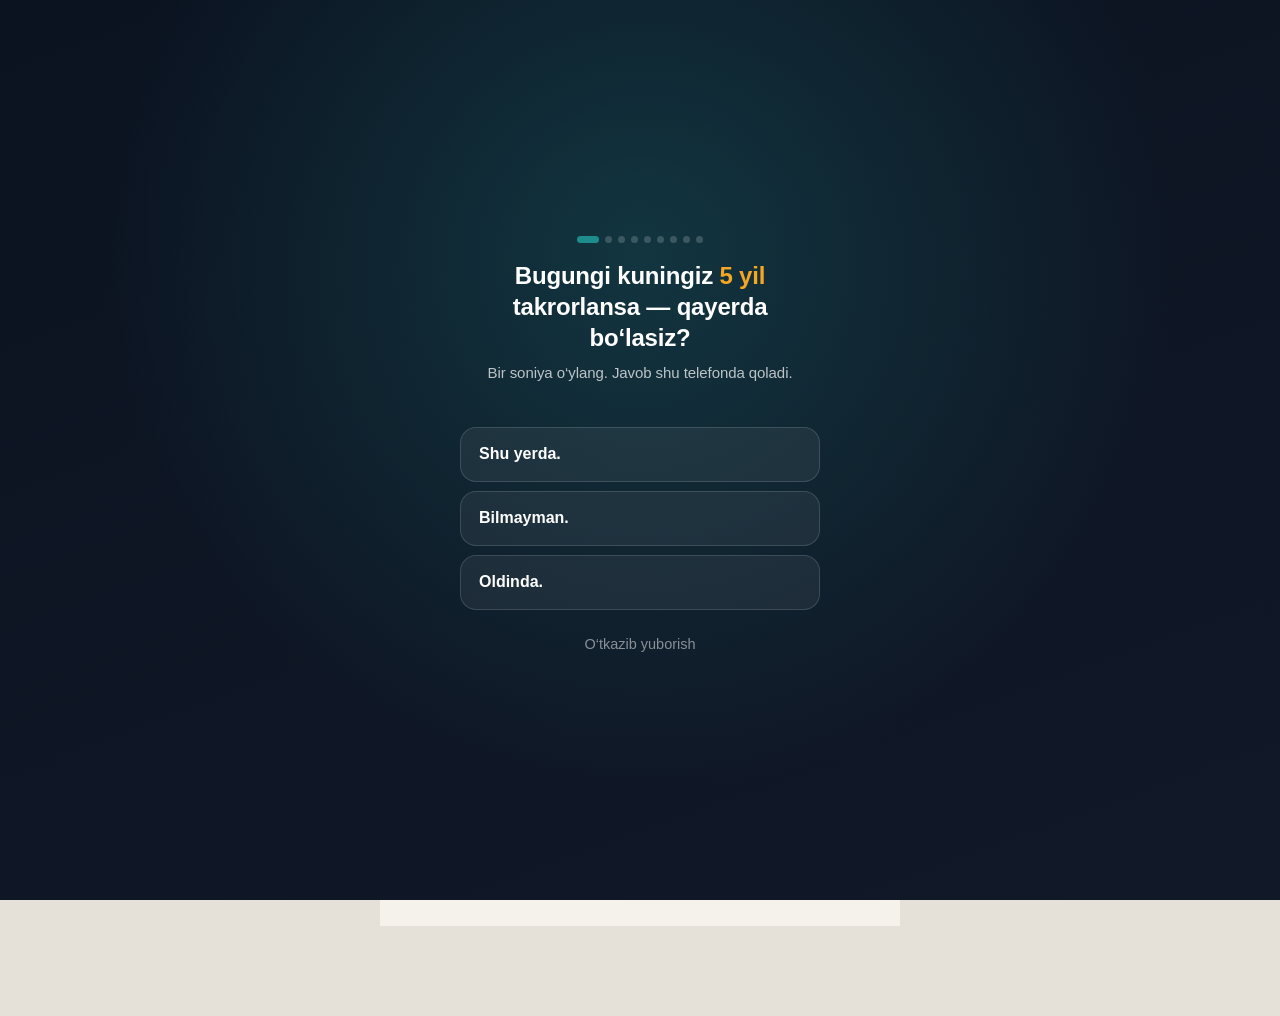
==== commit 0551c982: "Add files via upload" ====
--- a/index.html
+++ b/index.html
@@ -559,7 +559,7 @@
 <!-- REJA -->
 <div id="page-reja" class="page">
   <div class="topbar">
-    <div class="topbar-inner"><h2>📋 Kunlik Reja</h2><span style="font-size:13px;opacity:.72">Kechagi reja bugunga o&#39;tadi</span><span id="reja-sana" style="font-size:13.5px;opacity:.7"></span></div>
+    <div class="topbar-inner"><h2>📋 Kunlik Reja</h2><span style="font-size:13px;opacity:.72">Har kun toza boshlanadi</span><span id="reja-sana" style="font-size:13.5px;opacity:.7"></span></div>
     <div class="topbar-tabs">
       <button class="topbar-tab active" onclick="showRejaTab('bugun',this)">Bugun</button>
       <button class="topbar-tab" onclick="showRejaTab('ertaga',this)">&#127769; Ertaga</button>
@@ -573,7 +573,7 @@
       <div style="background:linear-gradient(135deg,rgba(30,140,140,.22),rgba(30,140,140,.09));border:1px solid rgba(30,140,140,.22);border-radius:20px;padding:18px;margin-bottom:14px;box-shadow:var(--shadow-lg)">
         <div style="display:flex;justify-content:space-between;align-items:center;margin-bottom:10px">
           <div><div class="u-t14">Bugungi reja</div>
-          <div id="reja-prog-t" style="font-size:22px;font-weight:800;color:var(--text)">0/0</div></div>
+          <div id="reja-prog-t" style="font-size:22px;font-weight:800;color:var(--text)">Hali boshlanmadi</div></div>
           <div id="reja-clock" style="font-size:26px;font-weight:800;color:var(--g)">00:00</div>
         </div>
         <div style="background:rgba(30,140,140,.14);border-radius:6px;height:6px">
@@ -727,6 +727,7 @@
           <div id="namoz-prog-b" style="background:linear-gradient(90deg,#DBBE24,#DB9725);height:6px;border-radius:6px;width:0%;transition:width .5s"></div>
         </div>
       </div>
+      <div id="namoz-uzr" class="faqat-ayol" style="display:none"></div>
       <div class="card"><div id="namoz-list"></div></div>
       <div id="namoz-qazo"></div>
       <div id="namoz-oylik"></div>
@@ -1853,6 +1854,13 @@
       <input type="file" id="av-inp" accept="image/*" style="display:none" onchange="loadAvatar(this)">
     </div>
     <div class="igroup"><label class="ilabel">Ism</label><input class="inp" id="p-name" placeholder="Ismingiz"></div>
+    <div class="igroup"><label class="ilabel">Jins</label>
+      <select class="sel" id="p-jins">
+        <option value="">Tanlanmagan</option>
+        <option value="ayol">&#128105; Ayol</option>
+        <option value="erkak">&#128104; Erkak</option>
+      </select>
+    </div>
     <div class="igroup"><label class="ilabel">Kasb</label>
       <select class="sel" id="p-kasb">
         <option value="">Kasb tanlang...</option>
@@ -3451,7 +3459,7 @@
     function fonRang(a,b){ nur.style.background='radial-gradient(circle at 50% 28%, '+a+', transparent 62%)'; d.style.background='linear-gradient(160deg,#0b1220,'+b+')'; }
     var BTN='width:100%;padding:16px;border:none;border-radius:16px;background:#1E8C8C;color:#fff;font-weight:800;font-size:17px;cursor:pointer;font-family:inherit';
     var GHOST='width:100%;padding:12px;border:none;border-radius:14px;background:transparent;color:rgba(255,255,255,.5);font-size:14.5px;cursor:pointer;font-family:inherit;margin-top:8px';
-    function nuqta(i){ return '<div style="display:flex;gap:6px;justify-content:center;margin-bottom:18px">'+[1,2,3,4,5,6,7,8].map(function(n){return '<span style="width:'+(n===i?'22px':'7px')+';height:7px;border-radius:4px;background:'+(n<=i?'#1E8C8C':'rgba(255,255,255,.18)')+';transition:width .25s"></span>';}).join('')+'</div>'; }
+    function nuqta(i){ return '<div style="display:flex;gap:6px;justify-content:center;margin-bottom:18px">'+[1,2,3,4,5,6,7,8,9].map(function(n){return '<span style="width:'+(n===i?'22px':'7px')+';height:7px;border-radius:4px;background:'+(n<=i?'#1E8C8C':'rgba(255,255,255,.18)')+';transition:width .25s"></span>';}).join('')+'</div>'; }
     function savol(t){ return '<div style="font-size:24px;font-weight:800;line-height:1.28;text-align:center;margin-bottom:8px;letter-spacing:-.2px">'+t+'</div>'; }
     /* 23.09.2026: bitta bosishda javob beriladigan tugmalar ro'yxati */
     function tanlov(id, royxat){
@@ -3512,8 +3520,18 @@
         '</div>'+
         '<button id="kc-n" style="'+BTN+'">Boshlaymiz</button>'+
       '</div>'+
+      /* ---- j: jins ---- */
+      '<div id="kj" style="display:none">'+nuqta(5)+savol('Siz\u2026')+
+        fakt('kj-f','Ba\u2018zi bo\u2018limlar shunga qarab ko\u2018rsatiladi. Keyin o\u2018zgartirsa bo\u2018ladi.')+
+        '<div style="display:grid;grid-template-columns:1fr 1fr;gap:10px">'+
+          [['\uD83D\uDC69','Ayol','ayol'],['\uD83D\uDC68','Erkak','erkak']].map(function(x){
+            return '<button class="kj-t" data-v="'+x[2]+'" style="display:flex;flex-direction:column;align-items:center;gap:10px;padding:22px 10px;border:1.5px solid rgba(255,255,255,.14);border-radius:20px;background:rgba(255,255,255,.06);color:#fff;font-size:16px;font-weight:700;font-family:inherit;cursor:pointer">'+
+              '<span style="font-size:44px;line-height:1">'+x[0]+'</span><span>'+x[1]+'</span></button>';
+          }).join('')+
+        '</div>'+
+      '</div>'+
       /* ---- 2: odat ---- */
-      '<div id="k2" style="display:none">'+nuqta(5)+savol('Qaysi <span style="color:#22D3AD">bitta</span> odatni boshlaysiz?')+
+      '<div id="k2" style="display:none">'+nuqta(6)+savol('Qaysi <span style="color:#22D3AD">bitta</span> odatni boshlaysiz?')+
         fakt('k2-f','Bitta odat tanlang. Ko‘p tanlasangiz, hech biri qolmaydi.')+
         '<div style="display:grid;grid-template-columns:1fr 1fr;gap:9px">'+ILK_ODATLAR.map(function(o,i){
           return '<button data-i="'+i+'" class="k2-k" style="display:flex;flex-direction:column;align-items:center;gap:10px;padding:14px 8px;border:1.5px solid rgba(255,255,255,.12);border-radius:18px;background:rgba(255,255,255,.05);color:#fff;font-size:14.5px;font-weight:700;font-family:inherit;cursor:pointer;line-height:1.25;text-align:center">'+
@@ -3525,7 +3543,7 @@
         '</div>'+
       '</div>'+
       /* ---- 3: vaqt ---- */
-      '<div id="k3" style="display:none">'+nuqta(6)+savol('<span id="k3-nom"></span> — <span style="color:#22D3AD">qachon</span>?')+
+      '<div id="k3" style="display:none">'+nuqta(7)+savol('<span id="k3-nom"></span> — <span style="color:#22D3AD">qachon</span>?')+
         fakt('k3-f','Vaqti belgilanmagan odat bajarilmaydi. Shu soatda eslatamiz.')+
         '<div style="display:grid;grid-template-columns:1fr 1fr 1fr;gap:9px">'+
           [['🌅','Ertalab','07:00','linear-gradient(160deg,#FDBA74,#F97316)'],['☀️','Kunduzi','13:00','linear-gradient(160deg,#7DD3FC,#2563EB)'],['🌙','Kechqurun','21:00','linear-gradient(160deg,#818CF8,#312E81)']].map(function(x){
@@ -3539,7 +3557,7 @@
         '<button id="k3-yoq" style="'+GHOST+'">Vaqtsiz — kun davomida</button>'+
       '</div>'+
       /* ---- 4: bugun ---- */
-      '<div id="k4" style="display:none;text-align:center">'+nuqta(7)+
+      '<div id="k4" style="display:none;text-align:center">'+nuqta(8)+
         '<div id="k4-icon" style="font-size:70px;line-height:1;margin:6px 0 10px"></div>'+
         '<div id="k4-nom" style="font-size:22px;font-weight:800;margin-bottom:4px"></div>'+
         '<div id="k4-vaqt" style="font-size:14px;color:rgba(255,255,255,.55);margin-bottom:16px"></div>'+
@@ -3549,7 +3567,7 @@
         '<button id="k4-yoq" style="'+GHOST+'">Hali yo‘q — keyin belgilayman</button>'+
       '</div>'+
       /* ---- 5: nima uchun (16.09.2026) ---- */
-      '<div id="k5" style="display:none">'+nuqta(8)+
+      '<div id="k5" style="display:none">'+nuqta(9)+
         savol('Bularning hammasi — <span style="color:#22D3AD">nima uchun</span>?')+
         fakt('k5-f','Sababi aniq odam uch barobar ko‘proq davom etadi. Bu jumla har kuni bosh ekranda ko‘z oldingizda turadi.')+
         '<div style="display:grid;grid-template-columns:1fr 1fr;gap:9px">'+
@@ -3568,7 +3586,7 @@
     function q(sel){ return d.querySelector(sel); }
     /* 23.09.2026: ekranlar endi raqam emas, nom bilan.
        ka — savol, kc — oyna (xulosa), k2..k5 — eskisi. */
-    var KIRISH_EKRAN = ['ka','kb','kd','kc','k2','k3','k4','k5'];
+    var KIRISH_EKRAN = ['ka','kb','kd','kc','kj','k2','k3','k4','k5'];
     function korsat(n){
       var id = (typeof n === 'number') ? ('k'+n) : n;
       KIRISH_EKRAN.forEach(function(x){ var e=q('#'+x); if(e) e.style.display = (x===id) ? 'block' : 'none'; });
@@ -3620,6 +3638,7 @@
     function tugat(toliq){
       try{ localStorage.setItem(QOL_KORILDI,'1'); localStorage.setItem('i_ilk_oqim','1'); }catch(e){}
       d.remove();
+      try{ jinsQollash(); }catch(e){ console.warn('tugat jins', e); }
       try{ renderOdat(); renderBosh(); }catch(e){}
       if(toliq) setTimeout(_xushKelibsiz, 220);
     }
@@ -3692,8 +3711,15 @@
     q('#kc-n').onclick = function(){
       try{ hodisaYubor('kirish_oyna'); }catch(e){}
       fonRang('rgba(30,140,140,.30)','#0e2230');
-      korsat(2);
+      korsat('kj');
     };
+    /* --- j: jins --- */
+    Array.prototype.forEach.call(d.querySelectorAll('.kj-t'), function(b){
+      b.onclick = function(){
+        try{ jinsYoz(b.getAttribute('data-v')); }catch(e){ console.warn('kirish jins', e); }
+        korsat(2);
+      };
+    });
     /* 2 */
     var K3FON={'07:00':['rgba(249,115,22,.34)','#2a1606'],'13:00':['rgba(37,99,235,.34)','#0b1f3f'],'21:00':['rgba(99,102,241,.36)','#14123a']};
     function odatTanla(o){
@@ -4554,6 +4580,7 @@
   if(id==='profil-modal'){
     const p=state.profil;
     document.getElementById('p-name').value=p.name||'';
+    try{ document.getElementById('p-jins').value = jinsOl(); }catch(e){ console.warn('p-jins', e); }
     document.getElementById('p-job').value=p.job||'';
     document.getElementById('p-motto').value=p.motto||'';
     updateAvatarUI(p);
@@ -4746,6 +4773,10 @@
     job:document.getElementById('p-job').value.trim(),
     motto:document.getElementById('p-motto').value.trim()
   });
+  try{
+    var jv = document.getElementById('p-jins').value;
+    if(jv === 'ayol' || jv === 'erkak') jinsYoz(jv);
+  }catch(e){ console.warn('saveProfil jins', e); }
   closeM('profil-modal');renderBosh();renderSozlama();
 }
 const wIcons={0:'☀️',1:'🌤️',2:'⛅',3:'☁️',45:'🌫️',51:'🌦️',61:'🌧️',71:'🌨️',80:'🌦️',95:'⛈️'};
@@ -5247,9 +5278,13 @@
 
   /* --- Namoz --- */
   try{
-    var nz = (state.din&&state.din.namoz&&state.din.namoz[bugun])||{};
-    var nb = Object.keys(nz).length;
-    chiq.namoz = [son(nb,6), nb>=6?'bajarildi':(nb>0?'':'kutmoqda'), nb/6];
+    if(uzrKunmi(bugun)){
+      chiq.namoz = ['uzr', 'bajarildi', 1];
+    }else{
+      var nz = (state.din&&state.din.namoz&&state.din.namoz[bugun])||{};
+      var nb = Object.keys(nz).length;
+      chiq.namoz = [son(nb,6), nb>=6?'bajarildi':(nb>0?'':'kutmoqda'), nb/6];
+    }
   }catch(e){}
 
   /* --- Suv --- */
@@ -5547,7 +5582,7 @@
   if(!jami && !nz) return null;
   f.push('Odatlar: '+bajO.length+'/'+od.length+(bajO.length?' (bajarildi: '+bajO.slice(0,5).join(', ')+')':'')+(qolO.length?'; qoldi: '+qolO.slice(0,5).join(', '):''));
   if(rj.length) f.push('Reja: '+bajR.length+'/'+rj.length+(qolR.length?'; bajarilmadi: '+qolR.slice(0,5).map(function(r){return r.name+' ('+(r.start||'')+')';}).join(', '):''));
-  f.push('Namoz: '+nz+'/6');
+  if(uzrKunmi(k)) f.push('Namoz: uzr kuni (talab qilinmaydi)'); else f.push('Namoz: '+nz+'/6');
   try{ var sv=(S.g('i_suv')||{})[k]||0; if(sv) f.push('Suv: '+Math.round(sv/SUV_STAKAN)+'/'+SUV_SONI+' stakan'); }catch(e){}
   try{ var md=(S.g('i_mood')||{})[k]; if(md) f.push('Kayfiyat: '+(md.label||'')+' ('+md.val+'/5)'+(md.note?' — izoh: '+String(md.note).slice(0,80):'')); }catch(e){}
   try{ var uy=getUyquData().filter(function(u){return u.sana===k;})[0]; if(uy) f.push('Uyqu: '+uy.soat+' soat'); }catch(e){}
@@ -5607,6 +5642,7 @@
     .then(function(){ _aiKunlikJarayon=false; aiKunlikChiz(); });
 }
 function renderBosh(){
+  try{ jinsQollash(); }catch(e){ console.warn('renderBosh jins', e); }
   const p=state.profil,today=bugunKun();
   const h=new Date().getHours();
   const salom=h<5?'Xayrli kecha 🌙':h<12?'Xayrli tong ☀️':h<17?'Xayrli kun 🌤️':h<22?'Xayrli oqshom 🌆':'Xayrli kecha 🌙';
@@ -6135,6 +6171,44 @@
 }
 function dinSaqla(){ S.s('i_din', state.din); }
 
+/* ==================================================================
+   UZR KUNLARI (ayollar uchun)                       23.10.2026
+   Shariatda ayol uzr kunlarida namoz o'qimaydi va keyin qazo
+   qilmaydi. Ilova esa o'sha kunlarni "bajarilmagan" deb sanab,
+   foizni tushirib, qazo ro'yxatiga qo'shib yurardi — bu xato.
+   Endi kun "uzr" deb belgilanadi: namoz talab qilinmaydi, foizga
+   kirmaydi, qazoga tushmaydi, zanjir uzilmaydi, ball yechilmaydi.
+   Saqlanishi: state.din.uzr[sana] = true (i_din bilan birga
+   bulutga sinxron bo'ladi).
+   ================================================================== */
+function uzrOl(){
+  try{
+    dinOl();
+    if(!state.din.uzr || typeof state.din.uzr !== 'object') state.din.uzr = {};
+    return state.din.uzr;
+  }catch(e){ console.warn('uzrOl', e); return {}; }
+}
+function uzrKunmi(kun){
+  try{ return !!uzrOl()[kun || bugunKun()]; }
+  catch(e){ console.warn('uzrKunmi', e); return false; }
+}
+function uzrToggle(){
+  try{
+    var k = bugunKun(), u = uzrOl();
+    if(u[k]){
+      delete u[k];
+      dinSaqla();
+      showNotif('\u2705 Olib tashlandi', 'Bugun namoz hisobga olinadi.');
+    }else{
+      u[k] = true;
+      dinSaqla();
+      try{ hodisaYubor('uzr_kun'); }catch(e){ console.warn('uzr hodisa', e); }
+      showNotif('\uD83E\uDD0D Uzr kuni', 'Bugun namoz talab qilinmaydi. Zanjir uzilmaydi, qazo yozilmaydi.');
+    }
+    try{ renderNamoz(); renderBosh(); }catch(e){ console.warn('uzr render', e); }
+  }catch(e){ console.warn('uzrToggle', e); }
+}
+
 function sportOl(){
   var s = S.g('i_sport');
   if(s && typeof s === 'object') state.sport = s;
@@ -6322,6 +6396,63 @@
   d.querySelector('#dam-yopish').onclick = function(){ d.remove(); };
   d.onclick = function(e){ if(e.target===d) d.remove(); };
 }
+/* ==================================================================
+   BELGILASH LAHZASI                                 30.09.2026
+   Odat belgilanganda faqat doira yashil bo'lardi — kunning eng
+   muhim harakati jimgina o'tib ketardi. Keyingi taqdirlash esa
+   7-kunda. Endi har bosishda zanjir o'sgani ko'rinadi va bitta
+   qator chiqadi: keyingi darajagacha necha kun qolgani yoki
+   o'sha kunning o'ziga tegishli gap.
+   ================================================================== */
+function _belgiGap(kun){
+  try{
+    var d = _zanjirDaraja(kun), k = _zanjirKeyingi(kun);
+    if(kun === 1) return 'Birinchi kun. Eng og\u2018iri shu edi.';
+    if(k && (k.kun - kun) === 1) return 'Ertaga — ' + k.nom + '.';
+    if(k && (k.kun - kun) <= 5)  return (k.kun - kun) + ' kun qoldi: ' + k.nom + '.';
+    if(kun % 10 === 0) return kun + ' kun. Zanjir uzilmadi.';
+    if(d && d.kun === kun) return d.nom + ' — shu darajaga yetdingiz.';
+    return 'Zanjir davom etyapti.';
+  }catch(e){ return ''; }
+}
+function _belgiLahza(o, kun){
+  try{
+    var eski = document.getElementById('belgi-lahza');
+    if(eski) eski.remove();
+    var d = document.createElement('div');
+    d.id = 'belgi-lahza';
+    d.style.cssText = 'position:fixed;left:50%;transform:translateX(-50%);bottom:96px;z-index:99980;'+
+      'background:var(--card);border:1.5px solid var(--bd);border-radius:18px;padding:12px 16px;'+
+      'box-shadow:0 12px 34px rgba(0,0,0,.22);display:flex;align-items:center;gap:12px;'+
+      'max-width:calc(100% - 32px);opacity:0;transition:opacity .25s ease, transform .25s ease';
+    d.innerHTML =
+      '<span style="font-size:26px;line-height:1">' + (o.icon || '\uD83D\uDD25') + '</span>' +
+      '<div style="min-width:0">' +
+        '<div style="font-size:16px;font-weight:800;white-space:nowrap">' +
+          '<span style="color:var(--t2)">\uD83D\uDD25 ' + Math.max(0, kun-1) + '</span>' +
+          '<span style="color:var(--t2);margin:0 6px">\u2192</span>' +
+          '<span id="belgi-son" style="color:var(--brass);font-size:20px">' + kun + '</span>' +
+          '<span style="font-size:14px;color:var(--t2);font-weight:700"> kun</span>' +
+        '</div>' +
+        '<div style="font-size:13.5px;line-height:1.45;color:var(--t2)">' + esc(_belgiGap(kun)) + '</div>' +
+      '</div>';
+    document.body.appendChild(d);
+    requestAnimationFrame(function(){
+      d.style.opacity = '1';
+      d.style.transform = 'translateX(-50%) translateY(-6px)';
+      var n = document.getElementById('belgi-son');
+      if(n){ n.style.transition='transform .3s ease'; n.style.display='inline-block';
+             n.style.transform='scale(1.35)';
+             setTimeout(function(){ n.style.transform='scale(1)'; }, 320); }
+    });
+    try{ navigator.vibrate && navigator.vibrate(18); }catch(e){}
+    setTimeout(function(){
+      d.style.opacity='0'; d.style.transform='translateX(-50%) translateY(4px)';
+      setTimeout(function(){ try{ d.remove(); }catch(e){} }, 300);
+    }, 2400);
+  }catch(e){ console.warn('_belgiLahza', e); }
+}
+
 function toggleOdat(id){
   const today=bugunKun();
   state.odatlar = S.g('i_odatlar') || state.odatlar || [];
@@ -6347,6 +6478,8 @@
      budilnik orqali berilardi — oddiy belgilash hisobga olinmasdi.
      Bekor qilinsa ball qaytarib olinadi (yoqib-o'chirib yig'ib bo'lmasin). */
   try{ addBall(o.hist[today] ? BALL_ODAT : -BALL_ODAT, 'Odat'); }catch(e){}
+  /* 30.09.2026: belgilangan zahoti zanjir o'sgani ko'rinadi */
+  try{ if(o.hist[today]) _belgiLahza(o, o.streak || 1); }catch(e){}
   renderOdat(); try{ renderBosh(); }catch(e){}
 }
 function delOdat(id){
@@ -6450,27 +6583,88 @@
   return (list||[]).map(function(r){ return Object.assign({}, r, {id: Date.now()+Math.random(), done:false}); });
 }
 /* Toza yadro (test qilinadi): kun uchun yangi ro'yxat yoki null.
-   b = {sana:[...]}, shablon = [...], kun = 'YYYY-MM-DD' */
+   b = {sana:[...]}, shablon = [...], kun = 'YYYY-MM-DD'
+
+   23.10.2026 — QOIDA O'ZGARDI.
+   Ilgari kechagi butun ro'yxat (bajarilgani ham) ertangi kunga
+   nusxalanardi. Natijada AI tuzgan 24 ta ish har kuni qaytib
+   kelaverdi, odam esa har ochganda "9/24" ni ko'rib charchadi.
+   Endi yangi kun TOZA boshlanadi: faqat foydalanuvchining o'zi
+   tanlagan kunlik jadval (shablon) qo'yiladi. Kecha bajarilmagan
+   ishlar yo'qolmaydi — ular Reja sahifasida so'rab olinadi
+   (_kechaQolgan / kechaRejaOl). */
 function _rejaKunYangi(b, shablon, kun){
   b = b || {}; shablon = shablon || [];
   if(b[kun] && b[kun].length) return null;        /* oldindan tuzilgan (Ertaga) yoki allaqachon bor */
-  var oldingi = Object.keys(b).filter(function(k){ return k<kun && b[k] && b[k].length; }).sort().pop();
   var yangi = [];
-  /* Faqat kechagi (yoki oxirgi) kunni ko'chiramiz — bir haftadan eski reja emas */
-  if(oldingi){
-    var farq = Math.round((new Date(kun+'T12:00:00') - new Date(oldingi+'T12:00:00'))/86400000);
-    /* 15.09.2026: haftalik maqsad yozuvlari (hm) ko'chmaydi — ular taqsimlashdan keladi */
-    if(farq <= 7) yangi = _rejaNusxa(b[oldingi].filter(function(r){
-      /* hm — haftalik maqsad, bir — faqat o'sha kunga tegishli (AI reja, bir martalik ish) */
-      return !r.hm && !r.bir;
-    }));
-  }
   shablon.forEach(function(sh){
     var bor = yangi.some(function(r){ return r.name===sh.name && r.start===sh.start; });
     if(!bor) yangi.push(Object.assign({}, sh, {id: Date.now()+Math.random(), done:false, avto:1}));
   });
   return yangi.length ? yangi : null;
 }
+
+/* Toza yadro (test qilinadi): kecha(roq)dan qolgan bajarilmagan ishlar.
+   Bir haftadan eski kun olinmaydi. Qaytaradi: {sana, royxat} yoki null */
+function _kechaQolgan(b, kun){
+  b = b || {};
+  var oldingi = Object.keys(b).filter(function(k){
+    return /^\d{4}-\d{2}-\d{2}$/.test(k) && k < kun && b[k] && b[k].length;
+  }).sort().pop();
+  if(!oldingi) return null;
+  var farq = Math.round((new Date(kun+'T12:00:00') - new Date(oldingi+'T12:00:00'))/86400000);
+  if(farq > 7) return null;
+  var royxat = (b[oldingi]||[]).filter(function(r){
+    return r && !r.done && !r.hm && !r.namoz;
+  });
+  return royxat.length ? {sana: oldingi, royxat: royxat} : null;
+}
+/* Reja sahifasidagi "kecha qolgan ishlar" chizig'i */
+function kechaRejaStrip(){
+  try{
+    var o = rejaObyekt();
+    var k = _kechaQolgan(o.bugun, bugunKun());
+    if(!k) return '';
+    if(S.g('i_kecha_reja_rad') === bugunKun()) return '';
+    var n = k.royxat.length;
+    return '<div style="display:flex;align-items:center;gap:10px;padding:11px 14px;margin-bottom:12px;'+
+      'border-radius:14px;background:rgba(219,151,37,.10);border:1px solid rgba(219,151,37,.30)">'+
+      '<span style="font-size:19px">\u21A9\uFE0F</span>'+
+      '<div class="u-f1"><div style="font-size:14px;font-weight:700">Kecha '+n+' ta ish qoldi</div>'+
+      '<div class="u-t13">Bugunga olamizmi? Olmasangiz kun toza boshlanadi.</div></div>'+
+      '<button onclick="kechaRejaOl()" class="btn btn-out" style="padding:6px 10px;font-size:12.5px">Olish</button>'+
+      '<button onclick="kechaRejaRad()" title="Kerak emas" style="width:28px;height:28px;border:none;'+
+      'border-radius:8px;background:var(--bg);color:var(--t2);cursor:pointer">\u2715</button>'+
+    '</div>';
+  }catch(e){ console.warn('kechaRejaStrip', e); return ''; }
+}
+function kechaRejaOl(){
+  try{
+    var o = rejaObyekt(), bugun = bugunKun();
+    var k = _kechaQolgan(o.bugun, bugun);
+    if(!k){ showNotif('\u2139\uFE0F','Qoldiq yo\u2018q'); return; }
+    if(!o.bugun[bugun]) o.bugun[bugun] = [];
+    var qoshildi = 0;
+    k.royxat.forEach(function(r){
+      var bor = (o.bugun[bugun]||[]).some(function(x){ return _nomTeng(x.name, r.name) && x.start === r.start; });
+      if(bor) return;
+      o.bugun[bugun].push(Object.assign({}, r, {id: Date.now()+Math.random(), done:false}));
+      qoshildi++;
+    });
+    S.s('i_reja', o);
+    try{ state.reja = o; }catch(e){}
+    try{ renderReja(); renderBosh(); }catch(e){}
+    try{ hodisaYubor('kecha_reja'); }catch(e){}
+    showNotif('\u21A9\uFE0F Olindi', qoshildi + ' ta ish bugunga ko\u2018chdi.');
+  }catch(e){ console.warn('kechaRejaOl', e); }
+}
+function kechaRejaRad(){
+  try{
+    S.s('i_kecha_reja_rad', bugunKun());
+    try{ renderReja(); }catch(e){}
+  }catch(e){ console.warn('kechaRejaRad', e); }
+}
+
 /* Berilgan kun uchun ro'yxat bo'sh bo'lsa to'ldiradi. Qaytaradi: o'zgardimi */
 function rejaKunTayyorla(kun){
   try{
@@ -6858,8 +7052,6 @@
 ];
 
 var TAKLIF_ODAT = [
-  {nom:'Namoz o\'qish',           icon:'🕌', color:'linear-gradient(135deg,#DBBE24,#DB9725)', time:''},
-  {nom:'3 litr suv ichish',      icon:'💧', color:'linear-gradient(135deg,#4F86E2,#3268DE)', time:''},
   {nom:'Erta turish',            icon:'🌅', color:'linear-gradient(135deg,#DB9725,#C9702A)', time:'05:30'},
   {nom:'Erta yotish',            icon:'🌙', color:'linear-gradient(135deg,#64748B,#475569)', time:'23:00'},
   {nom:'20 bet kitob o\'qish',    icon:'📚', color:'linear-gradient(135deg,#875DE5,#7F46E1)', time:'21:00'},
@@ -7141,14 +7333,19 @@
   if(cl)cl.textContent=(now.getHours()<10?'0':'')+now.getHours()+':'+(now.getMinutes()<10?'0':'')+now.getMinutes();
   const items=(state.reja.bugun[today]||[]).sort((a,b)=>a.start.localeCompare(b.start));
   const done=items.filter(r=>r.done).length;
-  document.getElementById('reja-prog-t').textContent=done+'/'+items.length;
+  /* 23.10.2026: bajarilmaganini sanab turish aybdor qiladi —
+     faqat bajarilgani ko'rsatiladi. */
+  document.getElementById('reja-prog-t').textContent = done ? (done+' ta bajarildi') : 'Hali boshlanmadi';
   document.getElementById('reja-prog-b').style.width=(items.length?done/items.length*100:0)+'%';
   const list=document.getElementById('reja-list');
   if(!items.length){
-    list.innerHTML=takrorBanner('reja')+'<div class="empty">📅<br><br>Bugun reja yo\'q<br>'+(state.reja.shablon.length?'<button onclick="applyToday()" class="btn btn-g" style="margin-top:12px">📋 Shablonni qo\'llash</button>':'<small>Bugun tugaydigan ishlarni yozing &mdash;<br>bankka borish, qo\'ng\'iroq, uchrashuv.<br>Yozganingiz ertaga ham o\'z-o\'zidan turadi.</small>')+'</div>';
+    list.innerHTML=takrorBanner('reja')+kechaRejaStrip()+'<div class="empty">📅<br><br>Bugun reja yo\'q<br>'+(state.reja.shablon.length?'<button onclick="applyToday()" class="btn btn-g" style="margin-top:12px">📋 Shablonni qo\'llash</button>':'<small>Bugun tugaydigan ishlarni yozing &mdash;<br>bankka borish, qo\'ng\'iroq, uchrashuv.<br>Har kuni takrorlanadigan ish Odatga tegishli.</small>')+'</div>';
     return;
   }
-  list.innerHTML=takrorBanner('reja')+rejaShablonStrip()+items.map(r=>{
+  /* Ikkita chiziq birdan chiqsa ekran og'irlashadi — kecha qolgani
+     bo'lsa, shablon taklifi keyingi kunga qoladi. */
+  var _kecha = kechaRejaStrip();
+  list.innerHTML=takrorBanner('reja')+_kecha+(_kecha?'':rejaShablonStrip())+items.map(r=>{
     var rParts=r.start.split(':');var sh=Number(rParts[0]),sm=Number(rParts[1]),sM=sh*60+sm;
     var ep=(r.end||r.start).split(':');var eh=Number(ep[0]),em=Number(ep[1]),eM=eh*60+em;
     const isNow=!r.done&&nowM>=sM&&nowM<eM;
@@ -7292,6 +7489,90 @@
   state.trans = a;
   S.s('i_trans', a);
 }
+/* ==================================================================
+   JINS — BITTA MANBA                               23.10.2026
+   Ilgari jins uch joyda alohida saqlanardi: Sport (i_jins),
+   Ratsion (i_ratsion_jins) va profil. Odam Sportda "ayol" desa,
+   Ratsion buni bilmasdi. Endi asosiy manba — i_profil.jins,
+   eski ikkala kalit esa unga ergashadi (eski foydalanuvchining
+   tanlovi yo'qolmasligi uchun ular o'qishda zaxira bo'lib qoladi).
+   ================================================================== */
+function jinsOl(){
+  try{
+    var p = S.g('i_profil');
+    if(p && p.jins === 'ayol') return 'ayol';
+    if(p && p.jins === 'erkak') return 'erkak';
+    var a = S.g('i_jins'), b = (jinsOl()||S.g('i_ratsion_jins'));
+    if(a === 'ayol' || b === 'ayol') return 'ayol';
+    if(a === 'erkak' || b === 'erkak') return 'erkak';
+  }catch(e){ console.warn('jinsOl', e); }
+  return '';
+}
+function jinsYoz(v){
+  if(v !== 'ayol' && v !== 'erkak') return '';
+  try{
+    profilSaqla({ jins: v });
+    S.s('i_jins', v);              /* Sport moduli shuni o'qiydi */
+    S.s('i_ratsion_jins', v);      /* Ratsion shuni o'qiydi */
+    try{ hodisaYubor('jins_' + v); }catch(e){ console.warn('jins hodisa', e); }
+  }catch(e){ console.warn('jinsYoz', e); }
+  try{ jinsQollash(); }catch(e){ console.warn('jinsQollash', e); }
+  return v;
+}
+/* .faqat-ayol / .faqat-erkak belgili joylarni ko'rsatadi yoki yashiradi.
+   Jins tanlanmagan bo'lsa ikkalasi ham yashirin turadi. */
+function jinsQollash(){
+  try{
+    var j = jinsOl();
+    Array.prototype.forEach.call(document.querySelectorAll('.faqat-ayol'), function(el){
+      el.style.display = (j === 'ayol') ? '' : 'none';
+    });
+    Array.prototype.forEach.call(document.querySelectorAll('.faqat-erkak'), function(el){
+      el.style.display = (j === 'erkak') ? '' : 'none';
+    });
+  }catch(e){ console.warn('jinsQollash', e); }
+}
+/* Toza yadro (test qilinadi): eski foydalanuvchidan so'rash kerakmi? */
+function _jinsSorovKerak(jins, keyin, bugun){
+  if(jins === 'ayol' || jins === 'erkak') return false;
+  if(!keyin) return true;
+  try{
+    var farq = Math.round((new Date(bugun+'T12:00:00') - new Date(keyin+'T12:00:00'))/86400000);
+    return !isFinite(farq) || farq >= 7;
+  }catch(e){ return true; }
+}
+function jinsSora(){
+  try{
+    if(!_jinsSorovKerak(jinsOl(), S.g('i_jins_keyin'), bugunKun())) return;
+    if(document.querySelector('.moverlay.open')) return;
+    var d = document.createElement('div');
+    d.id = 'jins-sorov';
+    d.style.cssText = 'position:fixed;inset:0;z-index:99985;background:rgba(0,0,0,.55);display:flex;align-items:center;justify-content:center;padding:22px';
+    d.innerHTML = '<div style="width:100%;max-width:360px;background:var(--card);border-radius:22px;padding:22px 18px">'+
+      '<div style="font-size:19px;font-weight:800;text-align:center;margin-bottom:6px">Siz\u2026</div>'+
+      '<div class="u-t13" style="text-align:center;margin-bottom:16px">Ba\u2018zi bo\u2018limlar shunga qarab ko\u2018rsatiladi. Keyin o\u2018zgartirsa bo\u2018ladi.</div>'+
+      '<div style="display:grid;grid-template-columns:1fr 1fr;gap:10px">'+
+        '<button class="jins-t" data-v="ayol" style="padding:18px 10px;border:1.5px solid var(--bd);border-radius:18px;background:var(--bg);color:var(--text);font-family:inherit;font-size:15px;font-weight:700;cursor:pointer"><div style="font-size:34px;line-height:1;margin-bottom:6px">\uD83D\uDC69</div>Ayol</button>'+
+        '<button class="jins-t" data-v="erkak" style="padding:18px 10px;border:1.5px solid var(--bd);border-radius:18px;background:var(--bg);color:var(--text);font-family:inherit;font-size:15px;font-weight:700;cursor:pointer"><div style="font-size:34px;line-height:1;margin-bottom:6px">\uD83D\uDC68</div>Erkak</button>'+
+      '</div>'+
+      '<button id="jins-keyin" class="btn btn-out btn-block" style="margin-top:12px">Keyinroq</button>'+
+    '</div>';
+    document.body.appendChild(d);
+    Array.prototype.forEach.call(d.querySelectorAll('.jins-t'), function(b){
+      b.onclick = function(){
+        jinsYoz(b.getAttribute('data-v'));
+        d.remove();
+        try{ renderBosh(); renderSozlama(); }catch(e){ console.warn('jins render', e); }
+        showNotif('\u2705 Saqlandi', 'Sozlama \u2192 Profil orqali o\u2018zgartirsa bo\u2018ladi.');
+      };
+    });
+    d.querySelector('#jins-keyin').onclick = function(){
+      try{ S.s('i_jins_keyin', bugunKun()); }catch(e){ console.warn('jins keyin', e); }
+      d.remove();
+    };
+  }catch(e){ console.warn('jinsSora', e); }
+}
+
 function profilOl(){
   var p = S.g('i_profil');
   if(p && typeof p === 'object') state.profil = Object.assign({}, state.profil, p);
@@ -7675,8 +7956,8 @@
    ro'yxat qisqaradi. Saqlanishi: state.din.qazo[sana][vaqt].
    ================================================================== */
 /* 14.09.2026: toza yadro — namoz/qazo obyektlari va "bugun" beriladi, DOM/state yo'q */
-function qazoHisob(namoz, qazo, bugunSana, kunSoni, royxat){
-  namoz = namoz || {}; qazo = qazo || {}; royxat = royxat || NAMOZLAR_LIST; var chiq = [];
+function qazoHisob(namoz, qazo, bugunSana, kunSoni, royxat, uzr){
+  namoz = namoz || {}; qazo = qazo || {}; royxat = royxat || NAMOZLAR_LIST; uzr = uzr || {}; var chiq = [];
   var bosh = null;
   try{
     Object.keys(namoz).forEach(function(k){ if(Object.keys(namoz[k]||{}).length && (!bosh || k<bosh)) bosh=k; });
@@ -7688,6 +7969,7 @@
     var t = new Date(b0.getTime()); t.setDate(t.getDate()-i);
     var k = kunKal(t);
     if(k < bosh) break;
+    if(uzr[k]) continue;                 /* uzr kuni — qazo yozilmaydi */
     var oqilgan = namoz[k] || {}, qazoQilingan = qazo[k] || {};
     royxat.forEach(function(v){
       if(v.id==='tahajjud') return;
@@ -7700,7 +7982,7 @@
 function qazoRoyxat(kunSoni){
   var d = dinOl();
   d.qazo = d.qazo || {};
-  return qazoHisob(d.namoz, d.qazo, bugunKun(), kunSoni);
+  return qazoHisob(d.namoz, d.qazo, bugunKun(), kunSoni, null, uzrOl());
 }
 
 function qazoBelgila(kun, id){
@@ -7939,6 +8221,23 @@
     if(l) l.innerHTML='<div style="font-size:13.5px;color:var(--red);line-height:1.5">\u26A0\uFE0F Namoz ro\'yxati chizilmadi: '+String(e&&e.message||e).replace(/</g,'&lt;')+'</div>';
   }
 }
+/* Namoz sahifasidagi "Uzr" chizig'i — faqat ayollarga ko'rinadi */
+function uzrStrip(uzrmi){
+  var el = document.getElementById('namoz-uzr');
+  if(!el) return;
+  el.innerHTML = '<div style="display:flex;align-items:center;gap:10px;padding:11px 14px;margin-bottom:12px;'+
+    'border-radius:14px;background:'+(uzrmi?'rgba(227,81,153,.10)':'var(--card)')+';'+
+    'border:1px solid '+(uzrmi?'rgba(227,81,153,.30)':'var(--bd)')+'">'+
+    '<span style="font-size:19px">\uD83E\uDD0D</span>'+
+    '<div class="u-f1"><div style="font-size:14px;font-weight:700">'+(uzrmi?'Bugun uzr kuni':'Uzr kunlari')+'</div>'+
+    '<div class="u-t13">'+(uzrmi
+        ? 'Namoz talab qilinmaydi. Qazo yozilmaydi, zanjir uzilmaydi.'
+        : 'Belgilasangiz, bugun namoz so\u2018ralmaydi va hisobga olinmaydi.')+'</div></div>'+
+    '<button onclick="uzrToggle()" class="btn btn-out" style="padding:6px 12px;font-size:12.5px">'+(uzrmi?'Olib tashlash':'Uzr')+'</button>'+
+  '</div>';
+  try{ jinsQollash(); }catch(e){ console.warn('uzrStrip jins', e); }
+}
+
 function _renderNamozIch(){
   const today=bugunKun();
   var vaqt = {};
@@ -7955,7 +8254,9 @@
   if(!state.din.namoz)state.din.namoz={};
   if(!state.din.namoz[today])state.din.namoz[today]={};
   const done=NAMOZLAR_LIST.filter(n=>state.din.namoz[today][n.id]).length;
-  document.getElementById('namoz-prog-t').textContent=done+'/6';
+  var _uzr = uzrKunmi(today);
+  document.getElementById('namoz-prog-t').textContent = _uzr ? 'Uzr kuni' : (done+'/6');
+  try{ uzrStrip(_uzr); }catch(e){ console.warn('uzrStrip', e); }
   try{ renderQazo(); }catch(e){}
   try{ renderNamozOylik(); }catch(e){}
   /* XATO TUZATILDI (10.09.2026): renderQazo ichidagi dinOl() state.din ni
@@ -7963,7 +8264,7 @@
      yo'qotardi \u2014 pastdagi ro'yxat "undefined.tahajjud" da yiqilardi. */
   if(!state.din.namoz)state.din.namoz={};
   if(!state.din.namoz[today])state.din.namoz[today]={};
-  document.getElementById('namoz-prog-b').style.width=(done/6*100)+'%';
+  document.getElementById('namoz-prog-b').style.width = (_uzr ? 100 : (done/6*100))+'%';
   const now=new Date(),nowM=now.getHours()*60+now.getMinutes();
   let nextId=null;
   /* XATO TUZATILDI (07.09.2026): vaqt matn bo'lmasa .split()
@@ -7981,6 +8282,15 @@
       if((hh*60+mm)>nowM && !state.din.namoz[today][n.id] && !nextId) nextId=n.id;
     });
   }catch(e){ console.warn('namoz vaqti:', e); }
+  if(_uzr){
+    document.getElementById('namoz-list').innerHTML =
+      '<div style="text-align:center;padding:22px 12px">'+
+        '<div style="font-size:40px;line-height:1;margin-bottom:10px">\uD83E\uDD0D</div>'+
+        '<div style="font-size:17px;font-weight:800;margin-bottom:6px">Uzr \u2014 namoz talab qilinmaydi</div>'+
+        '<div class="u-t13" style="line-height:1.6">Bu kunlar qazo qilinmaydi. Hisobotda \u201Cuzr\u201D deb ko\u2018rinadi.</div>'+
+      '</div>';
+    return;
+  }
   document.getElementById('namoz-list').innerHTML=NAMOZLAR_LIST.map(n=>{
     const isDone=!!state.din.namoz[today][n.id];
     const isNext=n.id===nextId;
@@ -8430,7 +8740,7 @@
 function kunlikNorma(){
   try{
     var v = (state.sport && state.sport.vazn && state.sport.vazn[0]) || null;
-    return kaloriyaHisob(v ? v.kg : 0, v ? v.boy : 0, S.g('i_yosh'), S.g('i_faollik'), S.g('i_ratsion_jins'), S.g('i_ratsion_maqsad'));
+    return kaloriyaHisob(v ? v.kg : 0, v ? v.boy : 0, S.g('i_yosh'), S.g('i_faollik'), (jinsOl()||S.g('i_ratsion_jins')), S.g('i_ratsion_maqsad'));
   }catch(e){ return kaloriyaHisob(0,0); }
 }
 
@@ -8546,6 +8856,7 @@
 /* Eski toggleDark olib tashlandi (04.09.2026) — pastdagi tema tizimidagi
    toggleDark() ishlaydi, bu esa uni bekor qilib turgan edi. */
 function renderSozlama(){
+  try{ jinsQollash(); }catch(e){ console.warn('renderSozlama jins', e); }
   try{
     var p=state.profil||{name:'Foydalanuvchi',job:'',motto:'',avatar:''};
     /* kirishda kiritilgan ism — profil hali to'ldirilmagan bo'lsa ishlatamiz */
@@ -8622,11 +8933,15 @@
 
   /* --- Namoz --- */
   try{
-    var nz = (state.din&&state.din.namoz&&state.din.namoz[bugun])||{};
-    var nb = Object.keys(nz).length;
-    if(nb) qildim.push(['\uD83D\uDD4C', nb+' vaqt namoz'+(nb>=6?' \u2014 to\'liq':'')]);
-    if(nb<6) qoldi.push(['\uD83D\uDD4C', (6-nb)+' vaqt namoz']);
-  }catch(e){}
+    if(uzrKunmi(bugun)){
+      qildim.push(['\uD83E\uDD0D', 'uzr kuni \u2014 namoz talab qilinmaydi']);
+    }else{
+      var nz = (state.din&&state.din.namoz&&state.din.namoz[bugun])||{};
+      var nb = Object.keys(nz).length;
+      if(nb) qildim.push(['\uD83D\uDD4C', nb+' vaqt namoz'+(nb>=6?' \u2014 to\'liq':'')]);
+      if(nb<6) qoldi.push(['\uD83D\uDD4C', (6-nb)+' vaqt namoz']);
+    }
+  }catch(e){ console.warn('kun namoz', e); }
 
   /* --- Suv --- */
   try{
@@ -9108,11 +9423,19 @@
   var RB={'2026-09-13':[{id:1,name:'Bank',start:'09:00',done:true},{id:2,name:'Sport',start:'18:00',done:false}]};
   var RS=[{id:9,name:'Namoz',start:'05:00'},{id:10,name:'Sport',start:'18:00'}];
   var R1=_rejaKunYangi(RB,RS,'2026-09-14');
-  t('reja kechagi ko\'chdi', R1.map(function(r){return r.name;}), ['Bank','Sport','Namoz']);
+  /* 23.10.2026: kechagi reja endi ko'chmaydi — faqat shablon qo'yiladi */
+  t('kechagi reja ko\'chmaydi', R1.map(function(r){return r.name;}), ['Namoz','Sport']);
   t('reja hammasi bajarilmagan', R1.every(function(r){return r.done===false;}), true);
+  /* kecha qolgani so'rab olinadi */
+  var KQ=_kechaQolgan(RB,'2026-09-14');
+  t('kecha qolgani topildi', KQ.royxat.map(function(r){return r.name;}), ['Sport']);
+  t('kecha qolgani sanasi', KQ.sana, '2026-09-13');
+  t('kecha hammasi bajarilgan', _kechaQolgan({'2026-09-13':[{id:1,name:'A',start:'09:00',done:true}]},'2026-09-14'), null);
+  t('kecha 8 kunlik olinmaydi', _kechaQolgan({'2026-09-01':[{id:1,name:'A',start:'09:00'}]},'2026-09-14'), null);
+  t('kecha namoz olinmaydi', _kechaQolgan({'2026-09-13':[{id:1,name:'Peshin',start:'13:00',namoz:1}]},'2026-09-14'), null);
   /* 27.09.2026: bir kunlik (AI) reja ertaga ko'chmaydi */
   var RB2={'2026-09-13':[{id:1,name:'Bank',start:'09:00'},{id:2,name:'AI ish',start:'10:00',bir:1}]};
-  t('bir kunlik reja ko\'chmaydi', _rejaKunYangi(RB2,[],'2026-09-14').map(function(r){return r.name;}), ['Bank']);
+  t('bir kunlik reja ko\'chmaydi', _rejaKunYangi(RB2,[],'2026-09-14'), null);
   /* 27.09.2026: haftalik dam kuni */
   t('dam kuni yakshanba', _damKunmi('2026-09-27', 0), true);       /* 27.09.2026 — yakshanba */
   t('dam kuni mos emas', _damKunmi('2026-09-28', 0), false);
@@ -9155,6 +9478,42 @@
   t('eslatma turi', ER[1].tur, 'reja');
   t('eslatma dam yo\'q', _eslatmaRoyxat([{id:1,name:'A',time:'06:00'}],[],-1)[0].kunlar, '0123456');
   t('eslatma b64 bayt', _b64Bayt('AQID').length, 3);
+  /* 30.09.2026: belgilash lahzasi matni */
+  t('belgi 1-kun', _belgiGap(1).indexOf('Birinchi kun')===0, true);
+  t('belgi ertaga daraja', _belgiGap(2), 'Ertaga \u2014 Qadam tashlagan.');
+  t('belgi yaqin daraja', _belgiGap(18), '3 kun qoldi: Sinovdan o\u2018tgan.');
+  t('belgi o\'nlik', _belgiGap(40), '40 kun. Zanjir uzilmadi.');
+  t('belgi daraja kuni', _belgiGap(66), 'Odat egasi \u2014 shu darajaga yetdingiz.');
+  /* 23.10.2026: alohida bo'limi bor ishlar va AI chegarasi */
+  t('modul suv', _modulIsh('3 litr suv ichish'), 'Suv');
+  t('modul namoz', _modulIsh('Peshin namozi'), 'Namoz');
+  t('modul oddiy ish', _modulIsh('Bankka borish'), '');
+  var AJ = _aiJadvalFiltr([
+    {soat:'07:00',vazifa:'Yugurish'}, {soat:'08:00',vazifa:'Suv ichish'},
+    {soat:'09:00',vazifa:'Bank'},     {soat:'10:00',vazifa:'Bomdod namozi'},
+    {soat:'11:00',vazifa:'Hisobot'},  {soat:'12:00',vazifa:'Uchrashuv'},
+    {soat:'13:00',vazifa:'Kitob'},    {soat:'14:00',vazifa:'Qo\'ng\'iroq'},
+    {soat:'15:00',vazifa:'Xarid'},    {soat:'16:00',vazifa:'Dars'}
+  ]);
+  t('ai chegara 6 ta', AJ.royxat.length, 6);
+  t('ai modul chiqarildi', AJ.modul, ['Suv','Namoz']);
+  t('ai ortiqcha sanaldi', AJ.ortiqcha, 2);
+  t('ai suv yo\'q', AJ.royxat.some(function(x){return /suv/i.test(x.vazifa);}), false);
+  /* 23.10.2026: jins va uzr */
+  t('jins sorov kerak', _jinsSorovKerak('', null, '2026-10-23'), true);
+  t('jins tanlangan \u2014 so\'ralmaydi', _jinsSorovKerak('ayol', null, '2026-10-23'), false);
+  t('jins keyinroq 3 kun', _jinsSorovKerak('', '2026-10-20', '2026-10-23'), false);
+  t('jins keyinroq 7 kun', _jinsSorovKerak('', '2026-10-16', '2026-10-23'), true);
+  (function(){
+    var N={'2026-10-21':{bomdod:true}}, U={'2026-10-22':true};
+    var bez=qazoHisob(N,{},'2026-10-23',2,null,{}).filter(function(x){return x.kun==='2026-10-22';}).length;
+    var bilan=qazoHisob(N,{},'2026-10-23',2,null,U).filter(function(x){return x.kun==='2026-10-22';}).length;
+    t('uzrsiz qazo yoziladi', bez > 0, true);
+    t('uzr kuni qazo yozilmaydi', bilan, 0);
+  })();
+  t('ai takror tashlanadi', _aiJadvalFiltr([
+      {soat:'09:00',vazifa:'Bank'},{soat:'09:00',vazifa:'bank'}
+    ]).royxat.length, 1);
   /* 22.09.2026: mashq videosi */
   (function(){
     var d=document.createElement('div'); d.id='sinov-video-joy'; document.body.appendChild(d);
@@ -9198,7 +9557,7 @@
   t('reja yangi id', R1[0].id!==1, true);
   t('reja ertaga tuzilgan tegilmaydi', _rejaKunYangi({'2026-09-13':RB['2026-09-13'],'2026-09-14':[{id:5,name:'X',start:'10:00'}]},RS,'2026-09-14'), null);
   t('reja 8 kunlik eski ko\'chmaydi', _rejaKunYangi({'2026-09-01':RB['2026-09-13']},[],'2026-09-14'), null);
-  t('reja 7 kunlik ko\'chadi', (_rejaKunYangi({'2026-09-07':RB['2026-09-13']},[],'2026-09-14')||[]).length, 2);
+  t('shablonsiz kun bo\'sh', _rejaKunYangi({'2026-09-07':RB['2026-09-13']},[],'2026-09-14'), null);
   t('reja bo\'sh + shablon', (_rejaKunYangi({},RS,'2026-09-14')||[]).length, 2);
   t('reja bo\'sh + shablonsiz', _rejaKunYangi({},[],'2026-09-14'), null);
 
@@ -9266,7 +9625,7 @@
   t('kunlik ertalab kechagini', _kunlikReja(8,'2026-09-14','2026-09-13',{},null).kun, '2026-09-13');
   t('kunlik tushdan keyin yo\'q', _kunlikReja(15,'2026-09-14','2026-09-13',{'2026-09-13':{matn:'x'}},null).korsat, false);
   t('kunlik yopilgan', _kunlikReja(9,'2026-09-14','2026-09-13',{'2026-09-13':{matn:'x'}},'2026-09-13').korsat, false);
-  t('reja hm ko\'chmaydi', (_rejaKunYangi({'2026-09-13':[{id:1,name:'Sport',start:'07:00',hm:5},{id:2,name:'Bank',start:'09:00'}]},[],'2026-09-14')||[]).map(function(r){return r.name;}), ['Bank']);
+  t('hm qoldiqqa tushmaydi', (_kechaQolgan({'2026-09-13':[{id:1,name:'Sport',start:'07:00',hm:5},{id:2,name:'Bank',start:'09:00'}]},'2026-09-14')||{royxat:[]}).royxat.map(function(r){return r.name;}), ['Bank']);
 
   /* ---------- Oila kunlik topshiriq (14.09.2026) ---------- */
   var OT={takror:'kunlik',bajarilgan:{}};
@@ -11152,7 +11511,7 @@
   if(!el)return;
   var day=new Date().getDay();
   var idx=day===0?6:day-1;
-  var jins=S.g('i_jins')||'erkak';
+  var jins=jinsOl()||'erkak';
   var list=jins==='ayol'?AYOL_MASHQ:ERKAK_MASHQ;
   var m=list[idx];
 
@@ -11279,8 +11638,8 @@
 }
 
 function toggleJins(){
-  var cur=S.g('i_jins')||'erkak';
-  S.s('i_jins',cur==='erkak'?'ayol':'erkak');
+  var cur=jinsOl()||'erkak';
+  jinsYoz(cur==='erkak'?'ayol':'erkak');
   renderKunMashq();
 }
 
@@ -14275,10 +14634,53 @@
   return bugunKun();
 }
 
+/* ==================================================================
+   AI REJA: KAM VA TOZA                              23.10.2026
+   Ilgari AI 20 dan ortiq ish berardi va ularning yarmi ilovada
+   allaqachon alohida sanaladigan narsalar edi (suv, namoz).
+   Natija: bajarib bo'lmaydigan ro'yxat va ikki marta belgilash.
+   Endi: alohida bo'limi bor ishlar o'tkazilmaydi, qolganidan
+   ko'pi bilan AI_REJA_CHEGARA tasi olinadi.
+   ================================================================== */
+var AI_REJA_CHEGARA = 6;
+
+/* Alohida bo'limda sanaladigan ish bo'lsa — shu bo'lim nomini
+   qaytaradi, aks holda ''. Toza yadro (test qilinadi). */
+function _modulIsh(nom){
+  var t = String(nom||'').toLowerCase();
+  if(/suv|ichimlik\s*suv/.test(t)) return 'Suv';
+  if(/namoz|bomdod|peshin|asr|shom|xufton|tahajjud/.test(t)) return 'Namoz';
+  if(/kaloriya|ratsion/.test(t)) return 'Ratsion';
+  return '';
+}
+/* AI jadvalini filtrlaydi. Qaytaradi: {royxat, modul:[nom...], ortiqcha:n} */
+function _aiJadvalFiltr(jadval){
+  var royxat = [], modul = [], korilgan = {};
+  (jadval||[]).forEach(function(v){
+    if(!v) return;
+    var nom = String(v.vazifa||'').trim();
+    if(!nom) return;
+    var m = _modulIsh(nom);
+    if(m){ if(modul.indexOf(m) < 0) modul.push(m); return; }
+    var kalit = nom.toLowerCase() + '|' + (v.soat||'');
+    if(korilgan[kalit]) return;
+    korilgan[kalit] = 1;
+    royxat.push(v);
+  });
+  var ortiqcha = Math.max(0, royxat.length - AI_REJA_CHEGARA);
+  return { royxat: royxat.slice(0, AI_REJA_CHEGARA), modul: modul, ortiqcha: ortiqcha };
+}
+
 function _aiRejagaQosh(soat, emoji, vazifa, xabar){
   try{
+    var sof = String(vazifa || '').trim();
+    var mod = _modulIsh(sof);
+    if(mod){
+      if(xabar) showNotif('\u2139\uFE0F ' + mod + ' bo\u2018limida sanaladi', sof + ' \u2014 Rejaga qo\u2018shish shart emas.');
+      return false;
+    }
     var nom = String(emoji || '').trim();
-    nom = (nom ? nom + ' ' : '') + String(vazifa || '').trim();
+    nom = (nom ? nom + ' ' : '') + sof;
     if(!nom) return false;
     var kun = _aiFaolKun();
     var boshi = /^\d{1,2}:\d{2}$/.test(String(soat||'')) ? soat : '09:00';
@@ -14313,9 +14715,10 @@
     var o = rejaObyekt();
     var sh = [];
     (jadval || []).forEach(function(v){
+      var sof = String(v.vazifa||'').trim();
+      if(!sof || _modulIsh(sof)) return;
       var nom = String(v.emoji||'').trim();
-      nom = (nom ? nom+' ' : '') + String(v.vazifa||'').trim();
-      if(!nom) return;
+      nom = (nom ? nom+' ' : '') + sof;
       var boshi = /^\d{1,2}:\d{2}$/.test(String(v.soat||'')) ? v.soat : '09:00';
       if(sh.some(function(x){ return _nomTeng(x.name, nom) && x.start === boshi; })) return;
       sh.push({ id: Date.now()+Math.random(), name: nom, text: nom, done:false,
@@ -14338,11 +14741,28 @@
     var el = document.getElementById('ai-reja-result');
     if(!el || !res || !res.jadval || !res.jadval.length) return;
     if(document.getElementById('ai-reja-hammasi')) return;
-    var n = res.jadval.length;
+
+    /* 23.10.2026: alohida bo'limi borlari chiqarib tashlanadi,
+       qolganidan ko'pi bilan 6 tasi olinadi. */
+    var f = _aiJadvalFiltr(res.jadval);
+    var tanlangan = f.royxat;
+    var n = tanlangan.length;
+    if(!n) return;
+
+    if(f.modul.length || f.ortiqcha){
+      var ogoh = document.createElement('div');
+      ogoh.style.cssText = 'font-size:13.5px;line-height:1.6;color:var(--t2);margin-top:14px;'+
+        'background:var(--bg);border:1px solid var(--bd);border-radius:14px;padding:12px 14px';
+      var q = [];
+      if(f.modul.length) q.push(f.modul.join(' va ') + ' alohida bo\u2018limda sanaladi \u2014 Rejaga qo\u2018shilmaydi.');
+      if(f.ortiqcha) q.push('Ro\u2018yxat uzun edi: eng muhim ' + n + ' tasi olindi. Kuniga oltita ish \u2014 bajariladigan reja.');
+      ogoh.textContent = q.join(' ');
+      el.appendChild(ogoh);
+    }
 
     function otkaz(){
       var q = 0;
-      res.jadval.forEach(function(v){ if(_aiRejagaQosh(v.soat, v.emoji, v.vazifa, false)) q++; });
+      tanlangan.forEach(function(v){ if(_aiRejagaQosh(v.soat, v.emoji, v.vazifa, false)) q++; });
       return q;
     }
 
@@ -14368,7 +14788,7 @@
     b2.textContent = '\uD83D\uDD01 Har kuni takrorlansin (' + n + ')';
     b2.onclick = function(){
       otkaz();
-      var m = _aiShablonYoz(res.jadval);
+      var m = _aiShablonYoz(tanlangan);
       try{ renderReja(); renderBosh(); }catch(e){}
       showNotif('\uD83D\uDD01 Kunlik jadval saqlandi',
         m + ' ta ish har kuni ertalab o\u2018z-o\u2018zidan qo\u2018yiladi. O\u2018zgartirmoqchi bo\u2018lsangiz \u2014 yangi AI reja oling.');
@@ -15138,8 +15558,17 @@
     if(typeof Notification!=='undefined' && Notification.permission==='granted'){
       pushObunaOl().then(function(ok){ if(ok) eslatmaSinx(true); });
     }
-  }catch(e){}
+  }catch(e){ console.warn('push boshlash', e); }
 }, 6000);
+
+/* Eski foydalanuvchida jins yo'q — bir marta so'raymiz.
+   "Keyinroq" bo'lsa 7 kun tinch qo'yiladi. */
+setTimeout(function(){
+  try{
+    if(localStorage.getItem('i_ilk_oqim') !== '1') return;   /* kirish suhbati o'zi so'raydi */
+    jinsSora();
+  }catch(e){ console.warn('jins sorov', e); }
+}, 3500);
 
 /* ==================================================================
    XATO KUZATUVI VA O'LCHASH  —  05.09.2026
@@ -15897,7 +16326,7 @@
    buni tashqaridan aniqlab bo'lmasdi.
    ================================================================== */
 var ILOVA_VERSIYA = '103';
-var NASHR = '66';   /* qaysi fayl ishlayotganini bilish uchun */
+var NASHR = '68';   /* qaysi fayl ishlayotganini bilish uchun */
 
 /* ==================================================================
    SINXRON O'Z-O'ZINI TUZATADI                          17.09.2026
